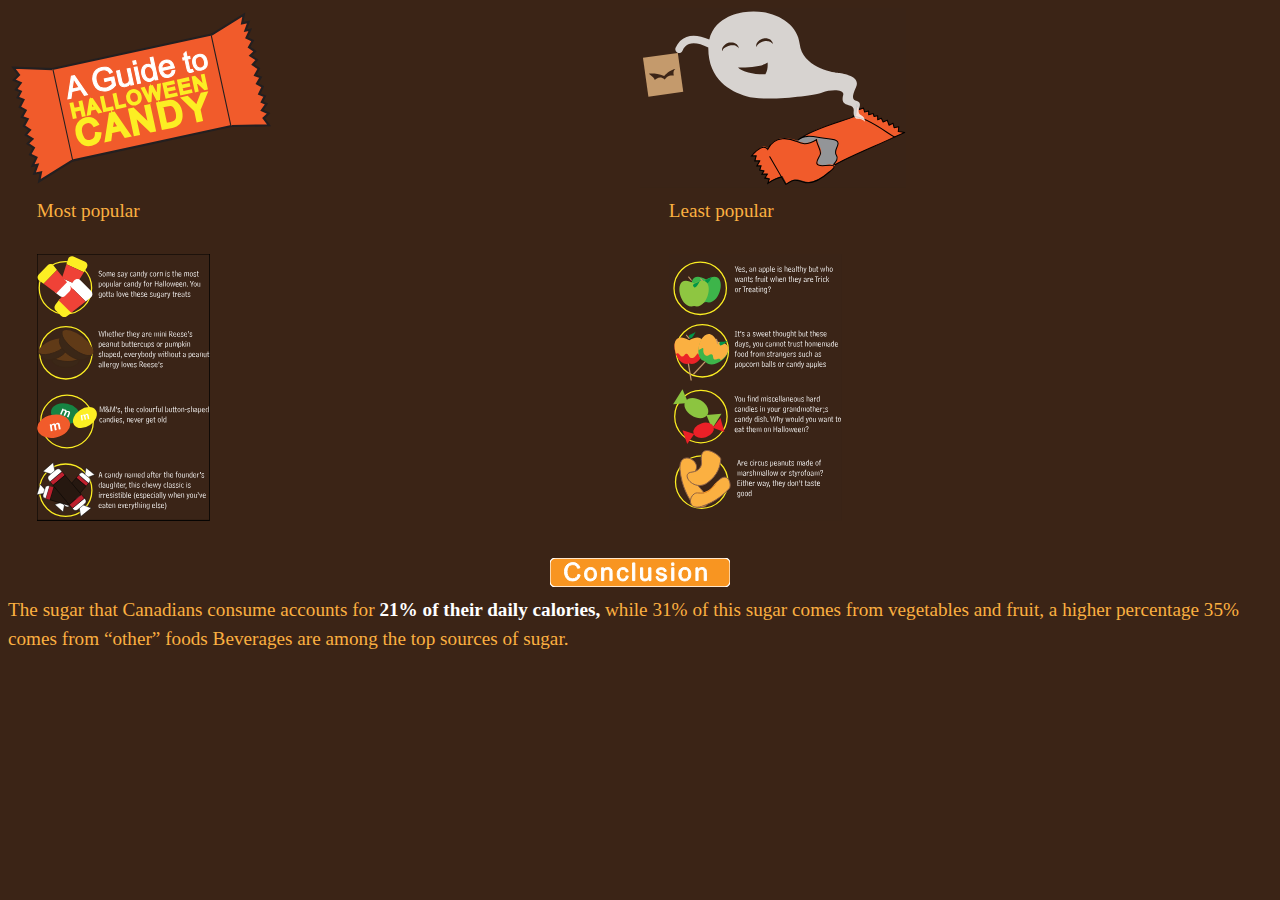
==== index.html @ 92c64bd7 "changed it to lower case on svg" ====
<!DOCTYPE html>
<html lang="en-ca">
<head>

  <meta charset="utf-8">
  <title>Infographics</title>
  <meta name="handheldfriendly" content="true">
  <meta name="mobileoptimized" content="240">
  <meta name="viewport" content="width=device-width;initial-scale=1">
  <link href="css/grids.css" rel="stylesheet">
  <link href="css/type.css" rel="stylesheet">
  <link href="css/main.css" rel="stylesheet">
  <link href="css/svg.css" rel="stylesheet">
  <link href="https://fonts.googleapis.com/css?family=Arvo:400,700" rel="stylesheet" type="text/css">
</head>

<body>

  <div class="grid">

    <div class="unit s-1 m-1-2 l-1-2">

      <div class="grid">

        <div class="unit xs-1 s-1 m-1 l-1">
          <svg xmlns="http://www.w3.org/2000/svg" width="266.4" height="179.9" viewBox="0 0 266.4 179.9">
          <path fill="#3B2416" d="M0 0h266.4v179.9H0z"/>
          <path fill="#F15B2B" stroke="#231F20" stroke-width="2.118" stroke-miterlimit="10" d="M44.31 61.08l159.283-34.606 19.892 91.564-159.283 34.605z"/>
          <g stroke-miterlimit="10">
            <path fill="#FFF" stroke="#FFF" stroke-width="1.059" d="M59.9 90.8l3.5-22.6 3-.6 13.1 19-3.1.7-3.8-5.8-8.7 1.9-.9 6.8-3.1.6zm4.2-9.8l7.1-1.5-3.4-5.3c-1-1.6-1.8-2.9-2.4-4 0 1.4-.1 2.8-.3 4.2l-1 6.6z"/>
            <path fill="#FFF" stroke="#FFF" stroke-width="1.059" d="M96.9 73.6l-.6-2.6 9.5-2.1 1.8 8.3c-1.2 1.5-2.5 2.7-3.9 3.6-1.4.9-2.9 1.6-4.6 1.9-2.2.5-4.3.4-6.3-.1-2-.6-3.7-1.6-5-3.2-1.3-1.6-2.2-3.5-2.7-5.7s-.5-4.3 0-6.4c.5-2.1 1.5-3.8 3-5.1s3.4-2.2 5.6-2.7c1.6-.4 3.1-.4 4.6-.2 1.4.2 2.6.7 3.6 1.5.9.8 1.8 1.9 2.5 3.3l-2.5 1.3c-.6-1.1-1.2-1.9-1.8-2.4-.6-.5-1.5-.9-2.5-1.1-1-.2-2.1-.2-3.2.1-1.4.3-2.5.8-3.4 1.4-.9.6-1.6 1.3-2 2.1-.5.8-.8 1.6-.9 2.5-.3 1.5-.2 3.1.1 4.7.4 2 1.1 3.6 2.1 4.8 1 1.2 2.2 2 3.7 2.3 1.5.4 2.9.4 4.4.1 1.3-.3 2.5-.8 3.6-1.6s1.9-1.5 2.4-2.2l-.9-4.2-6.6 1.7z"/>
            <path fill="#FFF" stroke="#FFF" stroke-width="1.059" d="M122.9 77.1l-.5-2.4c-.9 2.1-2.4 3.4-4.6 3.9-1 .2-1.9.2-2.8 0-.9-.2-1.6-.5-2.2-1-.5-.5-1-1.1-1.3-1.9-.2-.5-.5-1.4-.7-2.5l-2.2-10.1 2.8-.6 2 9c.3 1.4.6 2.4.8 2.9.3.7.8 1.2 1.5 1.5.6.3 1.4.3 2.2.2s1.6-.6 2.2-1.1c.6-.6 1-1.3 1.2-2.1.1-.8.1-1.9-.2-3.3l-1.9-8.7 2.8-.6 3.5 16.2-2.6.6z"/>
            <path fill="#FFF" stroke="#FFF" stroke-width="1.059" d="M125.5 56.4l-.7-3.2 2.8-.6.7 3.2-2.8.6zm4.2 19.3l-3.5-16.2 2.8-.6 3.5 16.2-2.8.6z"/>
            <path fill="#FFF" stroke="#FFF" stroke-width="1.059" d="M147.2 71.9l-.4-2c-.7 1.8-2 3-4 3.4-1.3.3-2.6.2-3.8-.3-1.2-.5-2.3-1.3-3.2-2.4-.9-1.1-1.5-2.6-1.9-4.2-.4-1.6-.4-3.1-.1-4.6.3-1.4.8-2.6 1.8-3.6.9-.9 2.1-1.6 3.4-1.8 1-.2 1.9-.2 2.7.1.9.2 1.6.6 2.2 1.2l-1.7-8 2.7-.6 4.9 22.4-2.6.4zm-10.5-6.3c.5 2.1 1.2 3.5 2.3 4.4 1.1.8 2.2 1.1 3.4.9 1.2-.3 2.1-1 2.7-2.1.6-1.2.7-2.8.3-4.8-.5-2.2-1.3-3.8-2.3-4.6-1.1-.9-2.2-1.1-3.5-.9-1.2.3-2.1 1-2.7 2.2-.6 1.1-.7 2.8-.2 4.9z"/>
            <path fill="#FFF" stroke="#FFF" stroke-width="1.059" d="M164 62.7l2.9-.3c-.1 1.8-.6 3.2-1.7 4.4-1 1.2-2.5 2-4.3 2.4-2.4.5-4.4.2-6.1-1-1.7-1.2-2.8-3.1-3.4-5.7-.6-2.7-.4-5 .7-6.8 1.1-1.8 2.7-3 5-3.5 2.2-.5 4.1-.1 5.8 1.1 1.7 1.2 2.8 3.1 3.4 5.8 0 .2.1.4.1.7l-12.1 2.6c.5 1.8 1.3 3 2.4 3.8 1.1.8 2.3 1 3.7.7 1-.2 1.8-.7 2.4-1.4.7-.6 1.1-1.5 1.2-2.8zm-10-2.5l9.1-2c-.4-1.3-1-2.3-1.7-2.8-1.1-.9-2.4-1.2-3.8-.8-1.3.3-2.2.9-2.9 2-.7 1-.9 2.2-.7 3.6z"/>
            <path fill="#FFF" stroke="#FFF" stroke-width="1.059" d="M184.5 61.4l.9 2.2c-.7.3-1.3.5-1.9.6-.9.2-1.7.2-2.3 0-.6-.2-1-.5-1.3-.9-.3-.4-.6-1.4-1-3l-1.9-8.7-1.9.4-.4-2 1.9-.4-.8-3.7 2.2-2.1 1.1 5.3 2.6-.6.4 2-2.6.6 1.9 8.8c.2.7.3 1.2.4 1.4.1.2.3.3.5.4.2.1.5.1.9 0 .5-.1.8-.2 1.3-.3z"/>
            <path fill="#FFF" stroke="#FFF" stroke-width="1.059" d="M184.9 55.8c-.6-2.8-.3-5 1-6.7 1.1-1.4 2.5-2.3 4.4-2.7 2.1-.5 3.9-.1 5.5.9 1.6 1.1 2.7 2.8 3.2 5.2.4 1.9.5 3.5.1 4.8-.3 1.2-1 2.3-2 3.1-1 .9-2.1 1.4-3.4 1.7-2.1.5-4 .2-5.6-.9-1.6-1.1-2.6-2.9-3.2-5.4zm2.6-.6c.4 1.9 1.2 3.3 2.2 4.1 1.1.8 2.2 1 3.5.7 1.3-.3 2.2-1 2.9-2.1.6-1.2.7-2.7.3-4.7-.4-1.9-1.1-3.2-2.2-4-1.1-.8-2.2-1-3.5-.8-1.3.3-2.2 1-2.9 2.1s-.7 2.8-.3 4.7z"/>
            <path fill="#FCEE23" stroke="#FCEE23" stroke-width="2.118" d="M65.7 109.7l-3-13.8 1.8-.4 1.2 5.6 7.2-1.6-1.2-5.5 1.8-.4 3 13.8-1.8.4-1.4-6.5-7.2 1.6 1.4 6.5-1.8.3z"/>
            <path fill="#FCEE23" stroke="#FCEE23" stroke-width="2.118" d="M79.9 106.6l2.3-14.9 2-.4 8.6 12.5-2.1.5-2.5-3.8-5.8 1.2-.6 4.5-1.9.4zm2.8-6.5l4.7-1-2.3-3.5c-.7-1.1-1.2-1.9-1.6-2.6 0 .9 0 1.9-.2 2.8l-.6 4.3z"/>
            <path fill="#FCEE23" stroke="#FCEE23" stroke-width="2.118" d="M96.1 103.1l-3-13.8 1.8-.4 2.6 12.1 6.8-1.5.4 1.6-8.6 2z"/>
            <path fill="#FCEE23" stroke="#FCEE23" stroke-width="2.118" d="M108.7 100.3l-3-13.8 1.8-.4 2.6 12.1 6.8-1.5.4 1.6-8.6 2z"/>
            <path fill="#FCEE23" stroke="#FCEE23" stroke-width="2.118" d="M119.4 91c-.5-2.3-.3-4.2.7-5.8.9-1.6 2.4-2.5 4.3-3 1.3-.3 2.5-.2 3.6.2 1.2.4 2.1 1.1 2.9 2 .8 1 1.3 2.1 1.6 3.5.3 1.4.3 2.7 0 3.9-.3 1.2-.9 2.2-1.8 3-.9.8-2 1.3-3.2 1.6-1.3.3-2.5.2-3.7-.2-1.2-.4-2.1-1.1-2.9-2.1-.7-.8-1.2-1.9-1.5-3.1zm1.9-.4c.4 1.7 1.1 2.9 2.2 3.6 1.1.8 2.3 1 3.7.7 1.4-.3 2.4-1 3.1-2.2.7-1.2.8-2.6.4-4.4-.2-1.1-.6-2.1-1.2-2.8-.6-.8-1.3-1.3-2.1-1.6-.8-.3-1.7-.4-2.6-.2-1.3.3-2.3 1-3 2.1-.8 1.2-1 2.8-.5 4.8z"/>
            <path fill="#FCEE23" stroke="#FCEE23" stroke-width="2.118" d="M140.7 93.4l-6.6-13 1.9-.4 4.1 8.6 1.2 2.7c0-1.5.1-2.4.1-2.7l.6-9.9 2.2-.5 3.5 6.5c.9 1.6 1.6 3.2 2.1 4.6v-3.1l.2-9.3 1.8-.4-.8 14.6-1.8.4-5.2-9.9c-.4-.8-.7-1.3-.8-1.5 0 .7 0 1.2-.1 1.7l-.6 11.2-1.8.4z"/>
            <path fill="#FCEE23" stroke="#FCEE23" stroke-width="2.118" d="M158.4 89.6l-3-13.8 9.9-2.2.4 1.6-8.1 1.8.9 4.2 7.6-1.7.4 1.6-7.6 1.7 1 4.7 8.4-1.8.4 1.6-10.3 2.3z"/>
            <path fill="#FCEE23" stroke="#FCEE23" stroke-width="2.118" d="M173.1 86.3l-3-13.8 9.9-2.2.4 1.6-8.1 1.8.9 4.2 7.6-1.7.4 1.6-7.6 1.7 1 4.7 8.4-1.8.4 1.6-10.3 2.3z"/>
            <path fill="#FCEE23" stroke="#FCEE23" stroke-width="2.118" d="M187.8 83.2l-3-13.8 1.9-.4 9.6 9.2-2.3-10.8 1.7-.4 3 13.8-1.9.4-9.6-9.2 2.3 10.8-1.7.4z"/>
            <path fill="#FCEE23" stroke="#FCEE23" stroke-width="3.176" d="M88.5 125.7l3.4.1c-.1 2.8-.9 5.1-2.3 6.9-1.5 1.8-3.5 2.9-6 3.5-2.6.6-4.9.5-6.8-.2-1.9-.7-3.5-2-4.8-3.8-1.3-1.8-2.2-3.9-2.7-6.3-.6-2.5-.5-4.9 0-7 .6-2.1 1.6-3.8 3.2-5.2 1.6-1.4 3.4-2.3 5.6-2.8 2.4-.5 4.6-.4 6.6.5 1.9.9 3.5 2.4 4.6 4.5l-3 1.4c-1-1.7-2.1-2.8-3.3-3.3-1.3-.6-2.7-.7-4.3-.3-1.9.4-3.3 1.2-4.4 2.4-1.1 1.2-1.7 2.6-1.9 4.2-.2 1.6-.1 3.2.3 4.8.5 2.1 1.1 3.8 2.1 5.2.9 1.4 2.1 2.4 3.6 2.9 1.4.5 2.9.6 4.4.2 1.8-.4 3.2-1.2 4.2-2.6 1-1.2 1.5-3 1.5-5.1z"/>
            <path fill="#FCEE23" stroke="#FCEE23" stroke-width="3.176" d="M98.3 132.5l4.1-26.4 3.5-.8 15.3 22.2-3.7.8-4.4-6.8-10.2 2.2-1.1 8-3.5.8zm4.9-11.5l8.3-1.8-4-6.2c-1.2-1.9-2.2-3.4-2.8-4.7 0 1.6-.1 3.3-.3 4.9l-1.2 7.8z"/>
            <path fill="#FCEE23" stroke="#FCEE23" stroke-width="3.176" d="M127.1 126.3l-5.3-24.4 3.3-.7 17 16.4-4.2-19.1 3.1-.7 5.3 24.4-3.3.7-17-16.4 4.2 19.2-3.1.6z"/>
            <path fill="#FCEE23" stroke="#FCEE23" stroke-width="3.176" d="M155.1 120.2l-5.3-24.4 8.4-1.8c1.9-.4 3.4-.6 4.4-.6 1.5 0 2.8.3 4 1 1.5.8 2.8 2 3.8 3.5 1 1.6 1.7 3.4 2.2 5.6.4 1.9.5 3.5.4 5.1-.1 1.5-.4 2.8-.9 3.9s-1.1 2-1.7 2.7c-.7.7-1.6 1.3-2.6 1.9-1.1.5-2.4.9-3.8 1.3l-8.9 1.8zm2.6-3.6l5.2-1.1c1.6-.3 2.8-.8 3.7-1.3s1.5-1.1 1.9-1.7c.6-.9 1-2.1 1.1-3.5.1-1.4 0-3-.4-4.8-.6-2.5-1.4-4.4-2.5-5.6-1.1-1.2-2.4-1.9-3.6-2.1-.9-.1-2.4 0-4.3.4l-5.1 1.1 4 18.6z"/>
            <path fill="#FCEE23" stroke="#FCEE23" stroke-width="3.176" d="M189.9 112.6l-2.2-10.3-12.4-12 3.9-.9 6.4 6.3c1.2 1.2 2.3 2.4 3.4 3.6.5-1.4 1-3.1 1.7-4.9l3.2-8.2 3.8-.8-6.7 16.2 2.2 10.3-3.3.7z"/>
          </g>
          <path fill="#F15B2B" stroke="#231F20" stroke-width="2.118" stroke-miterlimit="10" d="M44.3 61.1L5.4 59.7 11 67l-5.1 4.9 6.8 3.1L8 81.5l4.8 2.1-3.1 5.9 5.8 2.3-3.7 7.3 5.9 3.3L14 109l5.7 2-3.8 7 6.1 3.9-4.2 4.9 6.7 4.2-4.8 4.6 6.2 4.3-3.8 6.6 6.4 3-3.9 8.3 5-1.1-3.3 9 6.7-1.4-1.8 8.9 33-20.6"/>
          <path fill="#F15B2B" stroke="#231F20" stroke-width="2.118" stroke-miterlimit="10" d="M223.5 118l37.5-.7-5.4-7.1 4.9-4.8-6.6-3.1 4.6-6.3-4.7-2 3-5.8-5.6-2.2 3.5-7.2-5.7-3.2 3.7-6.4-5.6-2 3.7-6.7-6-3.9 4.1-4.7-6.5-4.2 4.6-4.4-6-4.2 3.7-6.4-6.2-2.9 3.8-8.1-4.9 1 3.2-8.8-6.5 1.4 1.7-8.7-32.1 20.1"/>
          </svg>
        </div>

        <div class="unit s-1 m-1 l-1 gutter">
          <p class="unit1">Most popular</p>
        </div>

        <div class="unit xs-1 s-1 m-1 l-1 gutter">
          <svg xmlns="http://www.w3.org/2000/svg" width="172.8" height="266.4" viewBox="0 0 172.8 266.4">
          <path fill="#3A2417" stroke="#000" stroke-miterlimit="10" d="M0 0h172.8v266.4H0z"/>
          <path fill="none" d="M61.3 16.7h118.5v43.4H61.3z"/>
          <path fill="#FFF" d="M62.1 21.4c.2.5.6.7 1.1.7.7 0 1.1-.4 1.1-1 0-.7-.5-.9-1.4-1.3-.8-.4-1.2-.8-1.2-1.6s.6-1.4 1.5-1.4c.6 0 1 .1 1.5.5v.7h-.4c-.2-.5-.6-.7-1-.7-.6 0-1 .4-1 .9s.3.8.9 1c.5.2 1 .4 1.3.7.3.3.5.7.5 1.1 0 .9-.7 1.5-1.9 1.5-.5 0-.9-.1-1.4-.4v-.8h.4z"/>
          <path fill="#FFF" d="M68.6 20.4c0 1.4-.6 2.2-1.5 2.2s-1.5-.8-1.5-2.2c0-1.3.6-2.2 1.5-2.2s1.5.8 1.5 2.2zm-2.4-.1c0 1.2.3 1.8.9 1.8.6 0 .9-.6.9-1.7s-.4-1.7-.9-1.7-.9.6-.9 1.6z"/>
          <path fill="#FFF" d="M70.1 18.3v.3h.1c.2-.3.5-.5.9-.5s.7.2 1 .6c.4-.4.7-.6 1.1-.6.7 0 1.1.5 1.1 1.4v2.8h-.6v-2.6c0-.8-.1-1.2-.7-1.2-.3 0-.6.1-.7.4v3.3h-.6V20c0-.9-.1-1.3-.6-1.3-.3 0-.6.1-.8.4v3.3h-.6v-4.1h.4z"/>
          <path fill="#FFF" d="M75.6 20.6v.1c0 .9.4 1.4 1 1.4.4 0 .8-.2.9-.5h.5v.5c-.4.4-.8.5-1.4.5-1.1 0-1.6-.7-1.6-2.2 0-1.4.6-2.2 1.5-2.2 1 0 1.5.8 1.5 2.2v.2h-2.4zm1.8-.5c0-.9-.4-1.4-.9-1.4-.6 0-.9.5-.9 1.4h1.8z"/>
          <path fill="#FFF" d="M81 21.5c.2.4.5.6 1 .6s.8-.3.8-.7c0-.6-.5-.6-1.3-.9-.5-.2-.8-.6-.8-1.1 0-.7.6-1.2 1.3-1.2.4 0 .8.1 1.2.5v.6h-.4c-.2-.4-.5-.6-.8-.6-.4 0-.8.3-.8.7 0 .4.3.6.9.8.8.2 1.2.6 1.2 1.2 0 .7-.5 1.3-1.4 1.3-.5 0-1-.2-1.4-.5v-.6h.5z"/>
          <path fill="#FFF" d="M86.9 22.4h-.6v-.3h-.1c-.3.3-.6.5-1 .5-.7 0-1.3-.5-1.3-1.2 0-.9.8-1.4 2.3-1.5v-.3c0-.7-.2-.9-.8-.9-.4 0-.7.2-.9.6h-.4v-.6c.4-.2.8-.4 1.3-.4s.9.2 1.2.5c.2.3.2.6.2 1.3v2.3zm-.6-2.2c-1.2.1-1.7.5-1.7 1.1 0 .4.3.7.8.7.3 0 .6-.1.9-.4v-1.4z"/>
          <path fill="#FFF" d="M88.3 18.3l.8 3.4h.1l.7-3.4h.7l-1.2 4c-.3 1-.7 1.5-1.6 1.5h-.2v-.5h.2c.6 0 .8-.3 1-1l-1.2-3.9h.7z"/>
          <path fill="#FFF" d="M95.2 19.3c-.1-.4-.4-.6-.7-.6-.5 0-.9.6-.9 1.7s.3 1.7.9 1.7c.3 0 .6-.2.7-.6h.4v.6c-.3.4-.7.5-1.1.5-.9 0-1.5-.8-1.5-2.2 0-1.4.6-2.2 1.5-2.2.4 0 .8.2 1.1.5v.6h-.4z"/>
          <path fill="#FFF" d="M99.2 22.4h-.6v-.3h-.1c-.3.3-.6.5-1 .5-.7 0-1.3-.5-1.3-1.2 0-.9.8-1.4 2.3-1.5v-.3c0-.7-.2-.9-.8-.9-.4 0-.7.2-.9.6h-.4v-.6c.4-.2.8-.4 1.3-.4s.9.2 1.2.5c.2.3.2.6.2 1.3v2.3zm-.6-2.2c-1.2.1-1.7.5-1.7 1.1 0 .4.3.7.8.7.3 0 .6-.1.9-.4v-1.4z"/>
          <path fill="#FFF" d="M100.8 18.3v.3h.1c.2-.3.5-.5.9-.5.8 0 1.1.5 1.1 1.4v2.8h-.6v-2.6c0-.8-.1-1.2-.7-1.2-.3 0-.6.1-.8.4v3.3h-.6v-4.1h.6z"/>
          <path fill="#FFF" d="M106.1 22.1c-.3.3-.6.5-1 .5-.8 0-1.3-.8-1.3-2.2 0-1.3.5-2.2 1.3-2.2.4 0 .6.2.9.5h.1v-2h.6v5.8h-.6v-.4zm0-2.9c-.3-.3-.5-.4-.8-.4-.6 0-.9.6-.9 1.7s.3 1.7.9 1.7c.3 0 .5-.2.8-.4v-2.6z"/>
          <path fill="#FFF" d="M108.1 18.3l.8 3.4h.1l.7-3.4h.7l-1.2 4c-.3 1-.7 1.5-1.6 1.5h-.2v-.5h.2c.6 0 .8-.3 1-1l-1.2-3.9h.7z"/>
          <path fill="#FFF" d="M115 19.3c-.1-.4-.4-.6-.7-.6-.5 0-.9.6-.9 1.7s.3 1.7.9 1.7c.3 0 .6-.2.7-.6h.4v.6c-.3.4-.7.5-1.1.5-.9 0-1.5-.8-1.5-2.2 0-1.4.6-2.2 1.5-2.2.4 0 .8.2 1.1.5v.6h-.4z"/>
          <path fill="#FFF" d="M119.2 20.4c0 1.4-.6 2.2-1.5 2.2s-1.5-.8-1.5-2.2c0-1.3.6-2.2 1.5-2.2s1.5.8 1.5 2.2zm-2.5-.1c0 1.2.3 1.8.9 1.8.6 0 .9-.6.9-1.7s-.4-1.7-.9-1.7-.9.6-.9 1.6z"/>
          <path fill="#FFF" d="M120.7 18.3v.3c0 .1 0 .3-.1.4l.1.1c.2-.5.8-.8 1.3-.8v.7c-.6 0-1 .2-1.4.6v2.9h-.6v-4.1h.7z"/>
          <path fill="#FFF" d="M123.5 18.3v.3h.1c.2-.3.5-.5.9-.5.8 0 1.1.5 1.1 1.4v2.8h-.6v-2.6c0-.8-.1-1.2-.7-1.2-.3 0-.6.1-.8.4v3.3h-.6v-4.1h.6z"/>
          <path fill="#FFF" d="M129.2 16.7v.7h-.6v-.7h.6zm-.1 1.6v4.1h-.6v-4.1h.6z"/>
          <path fill="#FFF" d="M130.5 21.5c.2.4.5.6 1 .6s.8-.3.8-.7c0-.6-.5-.6-1.3-.9-.5-.2-.8-.6-.8-1.1 0-.7.6-1.2 1.3-1.2.4 0 .8.1 1.2.5v.6h-.4c-.2-.4-.5-.6-.8-.6-.4 0-.8.3-.8.7 0 .4.3.6.9.8.8.2 1.2.6 1.2 1.2 0 .7-.5 1.3-1.4 1.3-.5 0-1-.2-1.4-.5v-.6h.5z"/>
          <path fill="#FFF" d="M137.2 18.3v.5h-.9v2.6c0 .6 0 .6.5.6h.4v.5h-.6c-.8 0-.9-.3-.9-1.3v-2.4h-.5v-.5h.5V17h.6v1.3h.9z"/>
          <path fill="#FFF" d="M138.5 16.7v2h.1c.2-.3.5-.5.9-.5.7 0 1.1.5 1.1 1.4v2.8h-.6v-2.6c0-.8-.1-1.2-.7-1.2-.3 0-.6.1-.8.4v3.3h-.5v-5.8h.5z"/>
          <path fill="#FFF" d="M142.1 20.6v.1c0 .9.4 1.4 1 1.4.4 0 .8-.2.9-.5h.4v.5c-.4.4-.8.5-1.4.5-1.1 0-1.6-.7-1.6-2.2 0-1.4.6-2.2 1.5-2.2 1 0 1.5.8 1.5 2.2v.2h-2.3zm1.8-.5c0-.9-.4-1.4-.9-1.4-.6 0-.9.5-.9 1.4h1.8z"/>
          <path fill="#FFF" d="M147.9 18.3v.3h.1c.2-.3.5-.5.9-.5s.7.2 1 .6c.4-.4.7-.6 1-.6.7 0 1.1.5 1.1 1.4v2.8h-.6v-2.6c0-.8-.1-1.2-.7-1.2-.3 0-.5.1-.7.4v3.3h-.6V20c0-.9-.1-1.3-.6-1.3-.3 0-.5.1-.8.4v3.3h-.6v-4.1h.5z"/>
          <path fill="#FFF" d="M155.8 20.4c0 1.4-.6 2.2-1.5 2.2s-1.5-.8-1.5-2.2c0-1.3.6-2.2 1.5-2.2 1 0 1.5.8 1.5 2.2zm-2.4-.1c0 1.2.3 1.8.9 1.8.6 0 .9-.6.9-1.7s-.4-1.7-.9-1.7-.9.6-.9 1.6z"/>
          <path fill="#FFF" d="M156.9 21.5c.2.4.5.6 1 .6s.8-.3.8-.7c0-.6-.5-.6-1.3-.9-.5-.2-.8-.6-.8-1.1 0-.7.5-1.2 1.3-1.2.4 0 .8.1 1.2.5v.6h-.4c-.2-.4-.5-.6-.8-.6-.4 0-.8.3-.8.7 0 .4.3.6.9.8.8.2 1.2.6 1.2 1.2 0 .7-.5 1.3-1.4 1.3-.5 0-1-.2-1.4-.5v-.6h.5z"/>
          <path fill="#FFF" d="M161.8 18.3v.5h-.9v2.6c0 .6 0 .6.5.6h.4v.5h-.6c-.8 0-.9-.3-.9-1.3v-2.4h-.5v-.5h.5V17h.6v1.3h.9z"/>
          <path fill="#FFF" d="M62.4 28.5v.4h.1c.2-.3.5-.5.9-.5.8 0 1.3.8 1.3 2.2 0 1.3-.5 2.2-1.3 2.2-.4 0-.7-.2-.9-.5h-.1v1.6h-.6v-5.4h.6zm0 3.3c.3.3.5.4.8.4.6 0 .9-.6.9-1.7s-.3-1.7-.9-1.7c-.3 0-.5.1-.8.4v2.6z"/>
          <path fill="#FFF" d="M68.5 30.6c0 1.4-.6 2.2-1.5 2.2s-1.5-.8-1.5-2.2c0-1.3.6-2.2 1.5-2.2s1.5.8 1.5 2.2zm-2.4-.1c0 1.2.3 1.8.9 1.8.6 0 .9-.6.9-1.7s-.4-1.7-.9-1.7-.9.5-.9 1.6z"/>
          <path fill="#FFF" d="M69.9 28.5v.4h.1c.2-.3.5-.5.9-.5.8 0 1.3.8 1.3 2.2 0 1.3-.5 2.2-1.3 2.2-.4 0-.7-.2-.9-.5h-.1v1.6h-.6v-5.4h.6zm0 3.3c.3.3.5.4.8.4.6 0 .9-.6.9-1.7s-.3-1.7-.9-1.7c-.3 0-.5.1-.8.4v2.6z"/>
          <path fill="#FFF" d="M75.2 32.6v-.3h-.1c-.2.3-.5.5-.9.5-.5 0-.9-.2-1-.7-.1-.2-.1-.6-.1-1.1v-2.4h.6v2.6c0 .8.1 1.2.7 1.2.3 0 .6-.1.8-.4v-3.3h.6v4.1h-.6z"/>
          <path fill="#FFF" d="M77.5 26.8v5.8H77v-5.8h.5z"/>
          <path fill="#FFF" d="M81.4 32.6h-.6v-.3h-.1c-.3.3-.6.5-1 .5-.7 0-1.3-.5-1.3-1.2 0-.9.8-1.4 2.3-1.5v-.3c0-.7-.2-.9-.8-.9-.4 0-.7.2-.9.6h-.4v-.6c.4-.2.8-.4 1.3-.4s.9.2 1.2.5c.2.3.2.6.2 1.3v2.3zm-.6-2.2c-1.2.1-1.7.5-1.7 1.1 0 .4.3.7.8.7.3 0 .6-.1.9-.4v-1.4z"/>
          <path fill="#FFF" d="M83.1 28.5v.3c0 .1 0 .3-.1.4l.1.1c.2-.5.8-.8 1.3-.8v.7c-.6 0-1 .2-1.4.6v2.9h-.6v-4.1h.7z"/>
          <path fill="#FFF" d="M89.2 29.5c-.1-.4-.4-.6-.7-.6-.5 0-.9.6-.9 1.7s.3 1.7.9 1.7c.3 0 .6-.2.7-.6h.4v.6c-.3.4-.7.5-1.1.5-.9 0-1.5-.8-1.5-2.2 0-1.4.6-2.2 1.5-2.2.4 0 .8.2 1.1.5v.6h-.4z"/>
          <path fill="#FFF" d="M93.2 32.6h-.6v-.3h-.1c-.3.3-.6.5-1 .5-.7 0-1.3-.5-1.3-1.2 0-.9.8-1.4 2.3-1.5v-.3c0-.7-.2-.9-.8-.9-.4 0-.7.2-.9.6h-.4v-.6c.4-.2.8-.4 1.3-.4s.9.2 1.2.5c.2.3.2.6.2 1.3v2.3zm-.6-2.2c-1.2.1-1.7.5-1.7 1.1 0 .4.3.7.8.7.3 0 .6-.1.9-.4v-1.4z"/>
          <path fill="#FFF" d="M94.8 28.5v.3h.1c.2-.3.5-.5.9-.5.8 0 1.1.5 1.1 1.4v2.8h-.6V30c0-.8-.1-1.2-.7-1.2-.3 0-.6.1-.8.4v3.3h-.6v-4.1h.6z"/>
          <path fill="#FFF" d="M100.1 32.3c-.3.3-.6.5-1 .5-.8 0-1.3-.8-1.3-2.2 0-1.3.5-2.2 1.3-2.2.4 0 .6.2.9.5h.1v-2h.6v5.8h-.6v-.4zm0-3c-.3-.3-.5-.4-.8-.4-.6 0-.9.6-.9 1.7s.3 1.7.9 1.7c.3 0 .5-.2.8-.4v-2.6z"/>
          <path fill="#FFF" d="M102.1 28.5l.8 3.4h.1l.7-3.4h.7l-1.2 4c-.3 1-.7 1.5-1.6 1.5h-.2v-.5h.2c.6 0 .8-.3 1-1l-1.2-3.9h.7z"/>
          <path fill="#FFF" d="M106.6 29v-.5h.6V28c0-.9.3-1.3 1.2-1.3h.2v.5h-.1c-.5 0-.7.2-.7.7v.6h.7v.5h-.7v3.6h-.6V29h-.6z"/>
          <path fill="#FFF" d="M112.2 30.6c0 1.4-.6 2.2-1.5 2.2s-1.5-.8-1.5-2.2c0-1.3.6-2.2 1.5-2.2 1 0 1.5.8 1.5 2.2zm-2.4-.1c0 1.2.3 1.8.9 1.8.6 0 .9-.6.9-1.7s-.4-1.7-.9-1.7-.9.5-.9 1.6z"/>
          <path fill="#FFF" d="M113.8 28.5v.3c0 .1 0 .3-.1.4l.1.1c.2-.5.8-.8 1.3-.8v.7c-.6 0-1 .2-1.4.6v2.9h-.6v-4.1h.7z"/>
          <path fill="#FFF" d="M118.5 27.1v2.3h2.3v-2.3h.6v5.5h-.6v-2.7h-2.3v2.7h-.6v-5.5h.6z"/>
          <path fill="#FFF" d="M125.3 32.6h-.6v-.3h-.1c-.3.3-.6.5-1 .5-.7 0-1.3-.5-1.3-1.2 0-.9.8-1.4 2.3-1.5v-.3c0-.7-.2-.9-.8-.9-.4 0-.7.2-.9.6h-.4v-.6c.4-.2.8-.4 1.3-.4s.9.2 1.2.5c.2.3.2.6.2 1.3v2.3zm-.6-2.2c-1.2.1-1.7.5-1.7 1.1 0 .4.3.7.8.7.3 0 .6-.1.9-.4v-1.4z"/>
          <path fill="#FFF" d="M126.9 26.8v5.8h-.6v-5.8h.6z"/>
          <path fill="#FFF" d="M128.7 26.8v5.8h-.6v-5.8h.6z"/>
          <path fill="#FFF" d="M132.7 30.6c0 1.4-.6 2.2-1.5 2.2s-1.5-.8-1.5-2.2c0-1.3.6-2.2 1.5-2.2s1.5.8 1.5 2.2zm-2.4-.1c0 1.2.3 1.8.9 1.8.6 0 .9-.6.9-1.7s-.4-1.7-.9-1.7-.9.5-.9 1.6z"/>
          <path fill="#FFF" d="M133.9 28.5l.7 3.5h.1l.7-3.5h.6l.7 3.5h.1l.7-3.5h.7l-1.2 4.1h-.6l-.7-3.2h-.1l-.7 3.2h-.6l-1.1-4.1h.7z"/>
          <path fill="#FFF" d="M139.3 30.7v.1c0 .9.4 1.4 1 1.4.4 0 .8-.2.9-.5h.4v.5c-.4.4-.8.5-1.4.5-1.1 0-1.6-.7-1.6-2.2 0-1.4.6-2.2 1.5-2.2 1 0 1.5.8 1.5 2.2v.2h-2.3zm1.8-.4c0-.9-.4-1.4-.9-1.4-.6 0-.9.5-.9 1.4h1.8z"/>
          <path fill="#FFF" d="M143 30.7v.1c0 .9.4 1.4 1 1.4.4 0 .8-.2.9-.5h.4v.5c-.4.4-.8.5-1.4.5-1.1 0-1.6-.7-1.6-2.2 0-1.4.6-2.2 1.5-2.2 1 0 1.5.8 1.5 2.2v.2H143zm1.8-.4c0-.9-.4-1.4-.9-1.4-.6 0-.9.5-.9 1.4h1.8z"/>
          <path fill="#FFF" d="M147 28.5v.3h.1c.2-.3.5-.5.9-.5.8 0 1.1.5 1.1 1.4v2.8h-.6V30c0-.8-.1-1.2-.7-1.2-.3 0-.6.1-.8.4v3.3h-.6v-4.1h.6z"/>
          <path fill="#FFF" d="M150 31.8h.9v.8h-.9v-.8z"/>
          <path fill="#FFF" d="M152.9 27.1h.7l.8 2c.1.3.3.6.4 1.1h.1c.1-.5.2-.9.3-1.1l.8-2h.7l-1.5 3.6v2h-.6v-2l-1.7-3.6z"/>
          <path fill="#FFF" d="M159.7 30.6c0 1.4-.6 2.2-1.5 2.2s-1.5-.8-1.5-2.2c0-1.3.6-2.2 1.5-2.2s1.5.8 1.5 2.2zm-2.5-.1c0 1.2.3 1.8.9 1.8.6 0 .9-.6.9-1.7s-.4-1.7-.9-1.7-.9.5-.9 1.6z"/>
          <path fill="#FFF" d="M162.6 32.6v-.3h-.1c-.2.3-.5.5-.9.5-.5 0-.9-.2-1-.7-.1-.2-.1-.6-.1-1.1v-2.4h.6v2.6c0 .8.1 1.2.7 1.2.3 0 .6-.1.8-.4v-3.3h.6v4.1h-.6z"/>
          <path fill="#FFF" d="M64.6 42.6c0 1.1-.5 1.5-1.4 1.5-.5 0-.9-.1-1.3-.4V43h.4c.2.4.4.5.9.5.7 0 .8-.4.8-1.3V42h-.1c-.2.3-.5.5-.9.5-.8 0-1.3-.7-1.3-1.9 0-1.3.5-2 1.3-2 .4 0 .7.2.9.5h.1v-.4h.6v3.9zm-.6-3.1c-.3-.3-.5-.4-.8-.4-.6 0-.9.5-.9 1.4 0 1 .3 1.5.9 1.5.3 0 .6-.1.8-.4v-2.1z"/>
          <path fill="#FFF" d="M68.5 40.7c0 1.4-.6 2.2-1.5 2.2s-1.5-.8-1.5-2.2c0-1.3.6-2.2 1.5-2.2s1.5.8 1.5 2.2zm-2.4-.1c0 1.2.3 1.8.9 1.8.6 0 .9-.6.9-1.7S67.5 39 67 39s-.9.6-.9 1.6z"/>
          <path fill="#FFF" d="M71 38.7v.5h-.9v2.6c0 .6 0 .6.5.6h.4v.5h-.6c-.8 0-.9-.3-.9-1.3v-2.4H69v-.5h.5v-1.3h.6v1.3h.9z"/>
          <path fill="#FFF" d="M73.4 38.7v.5h-.9v2.6c0 .6 0 .6.5.6h.4v.5h-.6c-.8 0-.9-.3-.9-1.3v-2.4h-.5v-.5h.5v-1.3h.6v1.3h.9z"/>
          <path fill="#FFF" d="M76.8 42.8h-.6v-.3h-.1c-.3.3-.6.5-1 .5-.7 0-1.3-.5-1.3-1.2 0-.9.8-1.4 2.3-1.5V40c0-.7-.2-.9-.8-.9-.4 0-.7.2-.9.6H74v-.6c.4-.2.8-.4 1.3-.4s.9.2 1.2.5c.2.3.2.6.2 1.3v2.3zm-.6-2.2c-1.2.1-1.7.5-1.7 1.1 0 .4.3.7.8.7.3 0 .6-.1.9-.4v-1.4z"/>
          <path fill="#FFF" d="M80.4 37v5.8h-.6V37h.6z"/>
          <path fill="#FFF" d="M84.4 40.7c0 1.4-.6 2.2-1.5 2.2s-1.5-.8-1.5-2.2c0-1.3.6-2.2 1.5-2.2s1.5.8 1.5 2.2zm-2.5-.1c0 1.2.3 1.8.9 1.8.6 0 .9-.6.9-1.7s-.4-1.7-.9-1.7-.9.6-.9 1.6z"/>
          <path fill="#FFF" d="M85.6 38.7l.6 2.3c.1.3.1.6.2 1.1h.1c.1-.6.2-1 .2-1.1l.5-2.3h.7l-1.2 4.1h-.5L85 38.7h.6z"/>
          <path fill="#FFF" d="M89 40.9v.1c0 .9.4 1.4 1 1.4.4 0 .8-.2.9-.5h.4v.5c-.4.4-.8.5-1.4.5-1.1 0-1.6-.7-1.6-2.2 0-1.4.6-2.2 1.5-2.2 1 0 1.5.8 1.5 2.2v.2H89zm1.8-.5c0-.9-.4-1.4-.9-1.4-.6 0-.9.5-.9 1.4h1.8z"/>
          <path fill="#FFF" d="M95.9 38.7v.5H95v2.6c0 .6 0 .6.5.6h.4v.5h-.6c-.8 0-.9-.3-.9-1.3v-2.4h-.5v-.5h.5v-1.3h.6v1.3h.9z"/>
          <path fill="#FFF" d="M97.2 37v2h.1c.2-.3.5-.5.9-.5.7 0 1.1.5 1.1 1.4v2.8h-.6v-2.6c0-.8-.1-1.2-.7-1.2-.3 0-.6.1-.8.4v3.3h-.6V37h.6z"/>
          <path fill="#FFF" d="M100.8 40.9v.1c0 .9.4 1.4 1 1.4.4 0 .8-.2.9-.5h.4v.5c-.4.4-.8.5-1.4.5-1.1 0-1.6-.7-1.6-2.2 0-1.4.6-2.2 1.5-2.2 1 0 1.5.8 1.5 2.2v.2h-2.3zm1.8-.5c0-.9-.4-1.4-.9-1.4-.6 0-.9.5-.9 1.4h1.8z"/>
          <path fill="#FFF" d="M104.3 41.8c.2.4.5.6 1 .6s.8-.3.8-.7c0-.6-.5-.6-1.3-.9-.5-.2-.8-.6-.8-1.1 0-.7.6-1.2 1.3-1.2.4 0 .8.1 1.2.5v.6h-.4c-.2-.4-.5-.6-.8-.6-.4 0-.8.3-.8.7 0 .4.3.6.9.8.8.2 1.2.6 1.2 1.2 0 .7-.5 1.3-1.4 1.3-.5 0-1-.2-1.4-.5v-.6h.5z"/>
          <path fill="#FFF" d="M107.9 40.9v.1c0 .9.4 1.4 1 1.4.4 0 .8-.2.9-.5h.4v.5c-.4.4-.8.5-1.4.5-1.1 0-1.6-.7-1.6-2.2 0-1.4.6-2.2 1.5-2.2 1 0 1.5.8 1.5 2.2v.2h-2.3zm1.8-.5c0-.9-.4-1.4-.9-1.4-.6 0-.9.5-.9 1.4h1.8z"/>
          <path fill="#FFF" d="M113.3 41.8c.2.4.5.6 1 .6s.8-.3.8-.7c0-.6-.5-.6-1.3-.9-.5-.2-.8-.6-.8-1.1 0-.7.6-1.2 1.3-1.2.4 0 .8.1 1.2.5v.6h-.4c-.2-.4-.5-.6-.8-.6-.4 0-.8.3-.8.7 0 .4.3.6.9.8.8.2 1.2.6 1.2 1.2 0 .7-.5 1.3-1.4 1.3-.5 0-1-.2-1.4-.5v-.6h.5z"/>
          <path fill="#FFF" d="M118.6 42.8v-.3h-.1c-.2.3-.5.5-.9.5-.5 0-.9-.2-1-.7-.1-.2-.1-.6-.1-1.1v-2.4h.6v2.6c0 .8.1 1.2.7 1.2.3 0 .6-.1.8-.4v-3.3h.6V43h-.6z"/>
          <path fill="#FFF" d="M123 42.6c0 1.1-.5 1.5-1.4 1.5-.5 0-.9-.1-1.3-.4V43h.4c.2.4.4.5.9.5.7 0 .8-.4.8-1.3V42h-.1c-.2.3-.5.5-.9.5-.8 0-1.3-.7-1.3-1.9 0-1.3.5-2 1.3-2 .4 0 .7.2.9.5h.1v-.4h.6v3.9zm-.5-3.1c-.3-.3-.5-.4-.8-.4-.6 0-.9.5-.9 1.4 0 1 .3 1.5.9 1.5.3 0 .6-.1.8-.4v-2.1z"/>
          <path fill="#FFF" d="M126.8 42.8h-.6v-.3h-.1c-.3.3-.6.5-1 .5-.7 0-1.3-.5-1.3-1.2 0-.9.8-1.4 2.3-1.5V40c0-.7-.2-.9-.8-.9-.4 0-.7.2-.9.6h-.4v-.6c.4-.2.8-.4 1.3-.4s.9.2 1.2.5c.2.3.2.6.2 1.3v2.3zm-.6-2.2c-1.2.1-1.7.5-1.7 1.1 0 .4.3.7.8.7.3 0 .6-.1.9-.4v-1.4z"/>
          <path fill="#FFF" d="M128.5 38.7v.3c0 .1 0 .3-.1.4l.1.1c.2-.5.8-.8 1.3-.8v.7c-.6 0-1 .2-1.4.6v2.9h-.6v-4.1h.7z"/>
          <path fill="#FFF" d="M131 38.7l.8 3.4h.1l.7-3.4h.7l-1.2 4c-.3 1-.7 1.5-1.6 1.5h-.2v-.5h.2c.6 0 .8-.3 1-1l-1.2-3.9h.7z"/>
          <path fill="#FFF" d="M137.5 38.7v.5h-.9v2.6c0 .6 0 .6.5.6h.4v.5h-.6c-.8 0-.9-.3-.9-1.3v-2.4h-.5v-.5h.5v-1.3h.6v1.3h.9z"/>
          <path fill="#FFF" d="M138.8 38.7v.3c0 .1 0 .3-.1.4l.1.1c.2-.5.8-.8 1.3-.8v.7c-.6 0-1 .2-1.4.6v2.9h-.6v-4.1h.7z"/>
          <path fill="#FFF" d="M141.4 40.9v.1c0 .9.4 1.4 1 1.4.4 0 .8-.2.9-.5h.4v.5c-.4.4-.8.5-1.4.5-1.1 0-1.6-.7-1.6-2.2 0-1.4.6-2.2 1.5-2.2 1 0 1.5.8 1.5 2.2v.2h-2.3zm1.8-.5c0-.9-.4-1.4-.9-1.4-.6 0-.9.5-.9 1.4h1.8z"/>
          <path fill="#FFF" d="M147.5 42.8h-.6v-.3h-.1c-.3.3-.6.5-1 .5-.7 0-1.3-.5-1.3-1.2 0-.9.8-1.4 2.3-1.5V40c0-.7-.2-.9-.8-.9-.4 0-.7.2-.9.6h-.4v-.6c.4-.2.8-.4 1.3-.4s.9.2 1.2.5c.2.3.2.6.2 1.3v2.3zm-.6-2.2c-1.2.1-1.7.5-1.7 1.1 0 .4.3.7.8.7.3 0 .6-.1.9-.4v-1.4z"/>
          <path fill="#FFF" d="M150.2 38.7v.5h-.9v2.6c0 .6 0 .6.5.6h.4v.5h-.6c-.8 0-.9-.3-.9-1.3v-2.4h-.5v-.5h.5v-1.3h.6v1.3h.9z"/>
          <path fill="#FFF" d="M151.1 41.8c.2.4.5.6 1 .6s.8-.3.8-.7c0-.6-.5-.6-1.3-.9-.5-.2-.8-.6-.8-1.1 0-.7.6-1.2 1.3-1.2.4 0 .8.1 1.2.5v.6h-.4c-.2-.4-.5-.6-.8-.6-.4 0-.8.3-.8.7 0 .4.3.6.9.8.8.2 1.2.6 1.2 1.2 0 .7-.5 1.3-1.4 1.3-.5 0-1-.2-1.4-.5v-.6h.5z"/>
          <g fill="#FFF">
            <path d="M62.3 77.2l.7 3.3c.1.4.2 1 .3 1.6h.1c0-.6.1-1 .2-1.4l.7-3.5h.7l.7 3.5c.1.4.2.9.2 1.4h.1c.1-.5.2-1.1.3-1.6l.7-3.3h.7l-1.4 5.5h-.7l-.7-3.6c-.1-.4-.2-.8-.2-1.3h-.2c-.1.5-.1.9-.2 1.3l-.7 3.5h-.7l-1.4-5.5h.8z"/>
            <path d="M68.8 76.9v2h.1c.2-.3.5-.5.9-.5.7 0 1.1.5 1.1 1.4v2.8h-.6V80c0-.8-.1-1.2-.7-1.2-.3 0-.6.1-.8.4v3.3h-.6v-5.8h.6z"/>
            <path d="M72.3 80.8v.1c0 .9.4 1.4 1 1.4.4 0 .8-.2.9-.5h.4v.5c-.4.4-.8.5-1.4.5-1.1 0-1.6-.7-1.6-2.2 0-1.4.6-2.2 1.5-2.2 1 0 1.5.8 1.5 2.2v.2h-2.3zm1.8-.4c0-.9-.4-1.4-.9-1.4-.6 0-.9.5-.9 1.4h1.8z"/>
            <path d="M77.3 78.6v.4h-.9v2.6c0 .6 0 .6.5.6h.4v.5h-.6c-.8 0-.9-.3-.9-1.3V79h-.5v-.5h.5v-1.3h.6v1.3h.9z"/>
            <path d="M78.6 76.9v2h.1c.2-.3.5-.5.9-.5.7 0 1.1.5 1.1 1.4v2.8h-.6V80c0-.8-.1-1.2-.7-1.2-.3 0-.6.1-.8.4v3.3H78v-5.8h.6z"/>
            <path d="M82.2 80.8v.1c0 .9.4 1.4 1 1.4.4 0 .8-.2.9-.5h.4v.5c-.4.4-.8.5-1.4.5-1.1 0-1.6-.7-1.6-2.2 0-1.4.6-2.2 1.5-2.2 1 0 1.5.8 1.5 2.2v.2h-2.3zm1.8-.4c0-.9-.4-1.4-.9-1.4-.6 0-.9.5-.9 1.4H84z"/>
            <path d="M86.2 78.6v.3c0 .1 0 .3-.1.4l.1.1c.2-.5.8-.8 1.3-.8v.7c-.6 0-1 .2-1.4.6v2.9h-.6v-4.1h.7z"/>
            <path d="M91.9 78.6v.4H91v2.6c0 .6 0 .6.5.6h.4v.5h-.6c-.8 0-.9-.3-.9-1.3V79h-.5v-.5h.5v-1.3h.6v1.3h.9z"/>
            <path d="M93.2 76.9v2h.1c.2-.3.5-.5.9-.5.7 0 1.1.5 1.1 1.4v2.8h-.6V80c0-.8-.1-1.2-.7-1.2-.3 0-.6.1-.8.4v3.3h-.6v-5.8h.6z"/>
            <path d="M96.8 80.8v.1c0 .9.4 1.4 1 1.4.4 0 .8-.2.9-.5h.4v.5c-.4.4-.8.5-1.4.5-1.1 0-1.6-.7-1.6-2.2 0-1.4.6-2.2 1.5-2.2 1 0 1.5.8 1.5 2.2v.2h-2.3zm1.8-.4c0-.9-.4-1.4-.9-1.4-.6 0-.9.5-.9 1.4h1.8z"/>
            <path d="M100.3 78.6l.8 3.4h.1l.7-3.4h.7l-1.2 4c-.3 1-.7 1.5-1.6 1.5h-.2v-.5h.2c.6 0 .8-.3 1-1l-1.2-3.9h.7z"/>
            <path d="M107.9 82.7h-.6v-.3h-.1c-.3.3-.6.5-1 .5-.7 0-1.3-.5-1.3-1.2 0-.9.8-1.4 2.3-1.5v-.3c0-.7-.2-.9-.8-.9-.4 0-.7.2-.9.6h-.4V79c.4-.2.8-.4 1.3-.4s.9.2 1.2.5c.2.3.2.6.2 1.3v2.3zm-.6-2.2c-1.2.1-1.7.5-1.7 1.1 0 .4.3.7.8.7.3 0 .6-.1.9-.4v-1.4z"/>
            <path d="M109.6 78.6v.3c0 .1 0 .3-.1.4l.1.1c.2-.5.8-.8 1.3-.8v.7c-.6 0-1 .2-1.4.6v2.9h-.5v-4.1h.6z"/>
            <path d="M112.2 80.8v.1c0 .9.4 1.4 1 1.4.4 0 .8-.2.9-.5h.4v.5c-.4.4-.8.5-1.4.5-1.1 0-1.6-.7-1.6-2.2 0-1.4.6-2.2 1.5-2.2 1 0 1.5.8 1.5 2.2v.2h-2.3zm1.8-.4c0-.9-.4-1.4-.9-1.4-.6 0-.9.5-.9 1.4h1.8z"/>
            <path d="M118 78.6v.3h.1c.2-.3.5-.5.9-.5s.7.2 1 .6c.4-.4.7-.6 1-.6.7 0 1.1.5 1.1 1.4v2.8h-.6V80c0-.8-.1-1.2-.7-1.2-.3 0-.5.1-.7.4v3.3h-.6v-2.4c0-.9-.1-1.3-.6-1.3-.3 0-.5.1-.8.4v3.3h-.6v-4.1h.5z"/>
            <path d="M123.7 76.9v.7h-.6v-.7h.6zm0 1.7v4.1h-.6v-4.1h.6z"/>
            <path d="M125.5 78.6v.3h.1c.2-.3.5-.5.9-.5.8 0 1.1.5 1.1 1.4v2.8h-.6V80c0-.8-.1-1.2-.7-1.2-.3 0-.6.1-.8.4v3.3h-.6v-4.1h.6z"/>
            <path d="M129.2 76.9v.7h-.6v-.7h.6zm0 1.7v4.1h-.6v-4.1h.6z"/>
            <path d="M133.5 77.2c1 0 1.9.4 1.9 1.5 0 .7-.4 1.2-1.2 1.5l1.6 2.5h-.8l-1.4-2.3h-.8v2.3h-.6v-5.5h1.3zm-.6 2.7h.3c1.1 0 1.5-.4 1.5-1.2 0-.8-.5-1.1-1.5-1.1h-.4v2.3z"/>
            <path d="M136.9 80.8v.1c0 .9.4 1.4 1 1.4.4 0 .8-.2.9-.5h.4v.5c-.4.4-.8.5-1.4.5-1.1 0-1.6-.7-1.6-2.2 0-1.4.6-2.2 1.5-2.2 1 0 1.5.8 1.5 2.2v.2h-2.3zm1.8-.4c0-.9-.4-1.4-.9-1.4-.6 0-.9.5-.9 1.4h1.8z"/>
            <path d="M140.7 80.8v.1c0 .9.4 1.4 1 1.4.4 0 .8-.2.9-.5h.4v.5c-.4.4-.8.5-1.4.5-1.1 0-1.6-.7-1.6-2.2 0-1.4.6-2.2 1.5-2.2 1 0 1.5.8 1.5 2.2v.2h-2.3zm1.8-.4c0-.9-.4-1.4-.9-1.4-.6 0-.9.5-.9 1.4h1.8z"/>
            <path d="M144.2 81.7c.2.4.5.6 1 .6s.8-.3.8-.7c0-.6-.5-.6-1.3-.9-.5-.2-.8-.6-.8-1.1 0-.7.6-1.2 1.3-1.2.4 0 .8.1 1.2.5v.6h-.4c-.2-.4-.5-.6-.8-.6-.4 0-.8.3-.8.7 0 .4.3.6.9.8.8.2 1.2.6 1.2 1.2 0 .7-.5 1.3-1.4 1.3-.5 0-1-.2-1.4-.5v-.6h.5z"/>
            <path d="M147.8 80.8v.1c0 .9.4 1.4 1 1.4.4 0 .8-.2.9-.5h.4v.5c-.4.4-.8.5-1.4.5-1.1 0-1.6-.7-1.6-2.2 0-1.4.6-2.2 1.5-2.2 1 0 1.5.8 1.5 2.2v.2h-2.3zm1.8-.4c0-.9-.4-1.4-.9-1.4-.6 0-.9.5-.9 1.4h1.8z"/>
            <path d="M151 78.9c.4 0 .5-.2.5-.6v-.4h-.4v-.7h.9v.9c0 .9-.2 1.2-1 1.2v-.4z"/>
            <path d="M153 81.7c.2.4.5.6 1 .6s.8-.3.8-.7c0-.6-.5-.6-1.3-.9-.5-.2-.8-.6-.8-1.1 0-.7.5-1.2 1.3-1.2.4 0 .8.1 1.2.5v.6h-.4c-.2-.4-.5-.6-.8-.6-.4 0-.8.3-.8.7 0 .4.3.6.9.8.8.2 1.2.6 1.2 1.2 0 .7-.5 1.3-1.4 1.3-.5 0-1-.2-1.4-.5v-.6h.5z"/>
            <path d="M62.4 88.7v.4h.1c.2-.3.5-.5.9-.5.8 0 1.3.8 1.3 2.2 0 1.3-.5 2.2-1.3 2.2-.4 0-.7-.2-.9-.5h-.1v1.6h-.6v-5.4h.6zm0 3.3c.3.3.5.4.8.4.6 0 .9-.6.9-1.7s-.3-1.7-.9-1.7c-.3 0-.5.1-.8.4V92z"/>
            <path d="M66.1 91v.1c0 .9.4 1.4 1 1.4.4 0 .8-.2.9-.5h.4v.5c-.4.4-.8.5-1.4.5-1.1 0-1.6-.7-1.6-2.2 0-1.4.6-2.2 1.5-2.2 1 0 1.5.8 1.5 2.2v.2h-2.3zm1.8-.5c0-.9-.4-1.4-.9-1.4-.6 0-.9.5-.9 1.4h1.8z"/>
            <path d="M72.1 92.8h-.6v-.3h-.1c-.3.3-.6.5-1 .5-.7 0-1.3-.5-1.3-1.2 0-.9.8-1.4 2.3-1.5V90c0-.7-.2-.9-.8-.9-.4 0-.7.2-.9.6h-.4V89c.4-.2.8-.4 1.3-.4s.9.2 1.2.5c.2.3.2.6.2 1.3v2.4zm-.6-2.2c-1.2.1-1.7.5-1.7 1.1 0 .4.3.7.8.7.3 0 .6-.1.9-.4v-1.4z"/>
            <path d="M73.8 88.7v.3h.1c.2-.3.5-.5.9-.5.8 0 1.1.5 1.1 1.4v2.8h-.6v-2.6c0-.8-.1-1.2-.7-1.2-.3 0-.6.1-.8.4v3.3h-.6v-4.1h.6z"/>
            <path d="M79 92.8v-.3h-.1c-.2.3-.5.5-.9.5-.5 0-.9-.2-1-.7-.1-.2-.1-.6-.1-1.1v-2.4h.6v2.6c0 .8.1 1.2.7 1.2.3 0 .6-.1.8-.4v-3.3h.6V93H79z"/>
            <path d="M82.3 88.7v.5h-.9v2.6c0 .6 0 .6.5.6h.4v.5h-.6c-.8 0-.9-.3-.9-1.3v-2.4h-.5v-.5h.5v-1.3h.6v1.3h.9z"/>
            <path d="M85.4 87.1v2h.1c.2-.3.5-.5.9-.5.7 0 1.3.8 1.3 2.2 0 1.4-.5 2.2-1.3 2.2-.4 0-.7-.2-.9-.5h-.1v.4h-.6v-5.8h.6zm0 4.9c.3.3.5.4.8.4.6 0 .9-.6.9-1.7s-.3-1.7-.9-1.7c-.3 0-.5.1-.8.4V92z"/>
            <path d="M90.7 92.8v-.3h-.1c-.2.3-.5.5-.9.5-.5 0-.9-.2-1-.7-.1-.2-.1-.6-.1-1.1v-2.4h.6v2.6c0 .8.1 1.2.7 1.2.3 0 .6-.1.8-.4v-3.3h.6V93h-.6z"/>
            <path d="M94 88.7v.5h-.9v2.6c0 .6 0 .6.5.6h.4v.5h-.6c-.8 0-.9-.3-.9-1.3v-2.4H92v-.5h.5v-1.3h.6v1.3h.9z"/>
            <path d="M96.4 88.7v.5h-.9v2.6c0 .6 0 .6.5.6h.4v.5h-.6c-.8 0-.9-.3-.9-1.3v-2.4h-.5v-.5h.5v-1.3h.6v1.3h.9z"/>
            <path d="M97.5 91v.1c0 .9.4 1.4 1 1.4.4 0 .8-.2.9-.5h.4v.5c-.4.4-.8.5-1.4.5-1.1 0-1.6-.7-1.6-2.2 0-1.4.6-2.2 1.5-2.2 1 0 1.5.8 1.5 2.2v.2h-2.3zm1.8-.5c0-.9-.4-1.4-.9-1.4-.6 0-.9.5-.9 1.4h1.8z"/>
            <path d="M101.5 88.7v.3c0 .1 0 .3-.1.4l.1.1c.2-.5.8-.8 1.3-.8v.7c-.6 0-1 .2-1.4.6v2.9h-.6v-4.1h.7z"/>
            <path d="M105.7 89.7c-.1-.4-.4-.6-.7-.6-.5 0-.9.6-.9 1.7s.3 1.7.9 1.7c.3 0 .6-.2.7-.6h.4v.6c-.3.4-.7.5-1.1.5-.9 0-1.5-.8-1.5-2.2 0-1.4.6-2.2 1.5-2.2.4 0 .8.2 1.1.5v.6h-.4z"/>
            <path d="M109 92.8v-.3h-.1c-.2.3-.5.5-.9.5-.5 0-.9-.2-1-.7-.1-.2-.1-.6-.1-1.1v-2.4h.6v2.6c0 .8.1 1.2.7 1.2.3 0 .6-.1.8-.4v-3.3h.6V93h-.6z"/>
            <path d="M111.3 88.7v.4h.1c.2-.3.5-.5.9-.5.8 0 1.3.8 1.3 2.2 0 1.3-.5 2.2-1.3 2.2-.4 0-.7-.2-.9-.5h-.1v1.6h-.6v-5.4h.6zm0 3.3c.3.3.5.4.8.4.6 0 .9-.6.9-1.7s-.3-1.7-.9-1.7c-.3 0-.5.1-.8.4V92z"/>
            <path d="M114.7 91.9c.2.4.5.6 1 .6s.8-.3.8-.7c0-.6-.5-.6-1.3-.9-.5-.2-.8-.6-.8-1.1 0-.7.5-1.2 1.3-1.2.4 0 .8.1 1.2.5v.6h-.4c-.2-.4-.5-.6-.8-.6-.4 0-.8.3-.8.7 0 .4.3.6.9.8.8.2 1.2.6 1.2 1.2 0 .7-.5 1.3-1.4 1.3-.5 0-1-.2-1.4-.5V92h.5z"/>
            <path d="M122.7 90.8c0 1.4-.6 2.2-1.5 2.2s-1.5-.8-1.5-2.2c0-1.3.6-2.2 1.5-2.2s1.5.8 1.5 2.2zm-2.5-.1c0 1.2.3 1.8.9 1.8.6 0 .9-.6.9-1.7s-.4-1.7-.9-1.7-.9.6-.9 1.6z"/>
            <path d="M124.2 88.7v.3c0 .1 0 .3-.1.4l.1.1c.2-.5.8-.8 1.3-.8v.7c-.6 0-1 .2-1.4.6v2.9h-.6v-4.1h.7z"/>
            <path d="M128.8 88.7v.4h.1c.2-.3.5-.5.9-.5.8 0 1.3.8 1.3 2.2 0 1.3-.5 2.2-1.3 2.2-.4 0-.7-.2-.9-.5h-.1v1.6h-.6v-5.4h.6zm0 3.3c.3.3.5.4.8.4.6 0 .9-.6.9-1.7s-.3-1.7-.9-1.7c-.3 0-.5.1-.8.4V92z"/>
            <path d="M134.1 92.8v-.3h-.1c-.2.3-.5.5-.9.5-.5 0-.9-.2-1-.7-.1-.2-.1-.6-.1-1.1v-2.4h.6v2.6c0 .8.1 1.2.7 1.2.3 0 .6-.1.8-.4v-3.3h.6V93h-.6z"/>
            <path d="M136.4 88.7v.3h.1c.2-.3.5-.5.9-.5s.7.2 1 .6c.4-.4.7-.6 1.1-.6.7 0 1.1.5 1.1 1.4v2.8h-.6v-2.6c0-.8-.1-1.2-.7-1.2-.3 0-.6.1-.7.4v3.3h-.6v-2.4c0-.9-.1-1.3-.6-1.3-.3 0-.6.1-.8.4v3.3h-.6v-4.1h.4z"/>
            <path d="M142 88.7v.4h.1c.2-.3.5-.5.9-.5.8 0 1.3.8 1.3 2.2 0 1.3-.5 2.2-1.3 2.2-.4 0-.7-.2-.9-.5h-.1v1.6h-.6v-5.4h.6zm0 3.3c.3.3.5.4.8.4.6 0 .9-.6.9-1.7s-.3-1.7-.9-1.7c-.3 0-.5.1-.8.4V92z"/>
            <path d="M145.8 87.1v2.5c0 .4 0 .8-.1 1.2h.1l1.5-2.1h.7l-1.4 1.8 1.3 2.3h-.6l-.7-1.3c-.1-.2-.2-.4-.3-.7h-.1l-.4.6v1.4h-.6V87h.6z"/>
            <path d="M149.3 87.1v.7h-.6v-.7h.6zm-.1 1.6v4.1h-.6v-4.1h.6z"/>
            <path d="M151 88.7v.3h.1c.2-.3.5-.5.9-.5.8 0 1.1.5 1.1 1.4v2.8h-.6v-2.6c0-.8-.1-1.2-.7-1.2-.3 0-.6.1-.8.4v3.3h-.6v-4.1h.6z"/>
            <path d="M62.1 102c.2.4.5.6 1 .6s.8-.3.8-.7c0-.6-.5-.6-1.3-.9-.5-.2-.8-.6-.8-1.1 0-.7.6-1.2 1.3-1.2.4 0 .8.1 1.2.5v.6h-.4c-.2-.4-.5-.6-.8-.6-.4 0-.8.3-.8.7 0 .4.3.6.9.8.8.2 1.2.6 1.2 1.2 0 .7-.5 1.3-1.4 1.3-.5 0-1-.2-1.4-.5v-.7h.5z"/>
            <path d="M65.9 97.2v2h.1c.2-.3.5-.5.9-.5.7 0 1.1.5 1.1 1.4v2.8h-.6v-2.6c0-.8-.1-1.2-.7-1.2-.3 0-.6.1-.8.4v3.3h-.6V97h.6z"/>
            <path d="M71.6 103H71v-.3h-.1c-.3.3-.6.5-1 .5-.7 0-1.3-.5-1.3-1.2 0-.9.8-1.4 2.3-1.5v-.3c0-.7-.2-.9-.8-.9-.4 0-.7.2-.9.6h-.4v-.6c.4-.2.8-.4 1.3-.4s.9.2 1.2.5c.2.3.2.6.2 1.3v2.3zm-.6-2.2c-1.2.1-1.7.5-1.7 1.1 0 .4.3.7.8.7.3 0 .6-.1.9-.4v-1.4z"/>
            <path d="M73.2 98.9v.4h.1c.2-.3.5-.5.9-.5.8 0 1.3.8 1.3 2.2 0 1.3-.5 2.2-1.3 2.2-.4 0-.7-.2-.9-.5h-.1v1.6h-.6v-5.4h.6zm0 3.3c.3.3.5.4.8.4.6 0 .9-.6.9-1.7s-.3-1.7-.9-1.7c-.3 0-.5.1-.8.4v2.6z"/>
            <path d="M76.8 101.1v.1c0 .9.4 1.4 1 1.4.4 0 .8-.2.9-.5h.4v.5c-.4.4-.8.5-1.4.5-1.1 0-1.6-.7-1.6-2.2 0-1.4.6-2.2 1.5-2.2 1 0 1.5.8 1.5 2.2v.2h-2.3zm1.8-.4c0-.9-.4-1.4-.9-1.4-.6 0-.9.5-.9 1.4h1.8z"/>
            <path d="M82.3 102.7c-.3.3-.6.5-1 .5-.8 0-1.3-.8-1.3-2.2 0-1.3.5-2.2 1.3-2.2.4 0 .6.2.9.5h.1v-2h.6v5.8h-.6v-.4zm0-3c-.3-.3-.5-.4-.8-.4-.6 0-.9.6-.9 1.7s.3 1.7.9 1.7c.3 0 .5-.2.8-.4v-2.6z"/>
            <path d="M83.8 103.9c.4 0 .5-.2.5-.6v-.4h-.4v-.7h.9v.9c0 .9-.2 1.2-1 1.2v-.4z"/>
            <path d="M88.1 101.1v.1c0 .9.4 1.4 1 1.4.4 0 .8-.2.9-.5h.4v.5c-.4.4-.8.5-1.4.5-1.1 0-1.6-.7-1.6-2.2 0-1.4.6-2.2 1.5-2.2 1 0 1.5.8 1.5 2.2v.2h-2.3zm1.8-.4c0-.9-.4-1.4-.9-1.4-.6 0-.9.5-.9 1.4h1.8z"/>
            <path d="M91.7 98.9l.6 2.3c.1.3.1.6.2 1.1h.1c.1-.6.2-1 .2-1.1l.5-2.3h.7l-1.2 4.1h-.5l-1.2-4.1h.6z"/>
            <path d="M95.2 101.1v.1c0 .9.4 1.4 1 1.4.4 0 .8-.2.9-.5h.4v.5c-.4.4-.8.5-1.4.5-1.1 0-1.6-.7-1.6-2.2 0-1.4.6-2.2 1.5-2.2 1 0 1.5.8 1.5 2.2v.2h-2.3zm1.8-.4c0-.9-.4-1.4-.9-1.4-.6 0-.9.5-.9 1.4H97z"/>
            <path d="M99.1 98.9v.3c0 .1 0 .3-.1.4l.1.1c.2-.5.8-.8 1.3-.8v.7c-.6 0-1 .2-1.4.6v2.9h-.6V99h.7z"/>
            <path d="M101.6 98.9l.8 3.4h.1l.7-3.4h.7l-1.2 4c-.3 1-.7 1.5-1.6 1.5h-.2v-.5h.2c.6 0 .8-.3 1-1l-1.2-3.9h.7z"/>
            <path d="M105.1 97.2v2h.1c.2-.3.5-.5.9-.5.7 0 1.3.8 1.3 2.2 0 1.4-.5 2.2-1.3 2.2-.4 0-.7-.2-.9-.5h-.1v.4h-.6v-5.8h.6zm0 5c.3.3.5.4.8.4.6 0 .9-.6.9-1.7s-.3-1.7-.9-1.7c-.3 0-.5.1-.8.4v2.6z"/>
            <path d="M111.2 101c0 1.4-.6 2.2-1.5 2.2s-1.5-.8-1.5-2.2c0-1.3.6-2.2 1.5-2.2 1 0 1.5.8 1.5 2.2zm-2.4-.1c0 1.2.3 1.8.9 1.8.6 0 .9-.6.9-1.7s-.4-1.7-.9-1.7-.9.5-.9 1.6z"/>
            <path d="M114.3 102.7c-.3.3-.6.5-1 .5-.8 0-1.3-.8-1.3-2.2 0-1.3.5-2.2 1.3-2.2.4 0 .6.2.9.5h.1v-2h.6v5.8h-.6v-.4zm0-3c-.3-.3-.5-.4-.8-.4-.6 0-.9.6-.9 1.7s.3 1.7.9 1.7c.3 0 .5-.2.8-.4v-2.6z"/>
            <path d="M116.3 98.9l.8 3.4h.1l.7-3.4h.7l-1.2 4c-.3 1-.7 1.5-1.6 1.5h-.2v-.5h.2c.6 0 .8-.3 1-1l-1.2-3.9h.7z"/>
            <path d="M121.4 98.9l.7 3.5h.1l.7-3.5h.6l.7 3.5h.1l.7-3.5h.7l-1.2 4.1h-.5l-.7-3.2h-.1l-.7 3.2h-.6l-1.1-4.1h.6z"/>
            <path d="M127.1 97.2v.7h-.6v-.7h.6zm0 1.7v4.1h-.6v-4.1h.6z"/>
            <path d="M129.9 98.9v.5h-.9v2.6c0 .6 0 .6.5.6h.4v.5h-.6c-.8 0-.9-.3-.9-1.3v-2.4h-.5v-.5h.5v-1.3h.6v1.3h.9z"/>
            <path d="M131.2 97.2v2h.1c.2-.3.5-.5.9-.5.7 0 1.1.5 1.1 1.4v2.8h-.6v-2.6c0-.8-.1-1.2-.7-1.2-.3 0-.6.1-.8.4v3.3h-.6V97h.6z"/>
            <path d="M137.2 101c0 1.4-.6 2.2-1.5 2.2s-1.5-.8-1.5-2.2c0-1.3.6-2.2 1.5-2.2s1.5.8 1.5 2.2zm-2.4-.1c0 1.2.3 1.8.9 1.8.6 0 .9-.6.9-1.7s-.4-1.7-.9-1.7-.9.5-.9 1.6z"/>
            <path d="M140.2 103v-.3h-.1c-.2.3-.5.5-.9.5-.5 0-.9-.2-1-.7-.1-.2-.1-.6-.1-1.1V99h.6v2.6c0 .8.1 1.2.7 1.2.3 0 .6-.1.8-.4v-3.3h.6v4.1h-.6z"/>
            <path d="M143.5 98.9v.5h-.9v2.6c0 .6 0 .6.5.6h.4v.5h-.6c-.8 0-.9-.3-.9-1.3v-2.4h-.5v-.5h.5v-1.3h.6v1.3h.9z"/>
            <path d="M148.8 103h-.6v-.3h-.1c-.3.3-.6.5-1 .5-.7 0-1.3-.5-1.3-1.2 0-.9.8-1.4 2.3-1.5v-.3c0-.7-.2-.9-.8-.9-.4 0-.7.2-.9.6h-.4v-.6c.4-.2.8-.4 1.3-.4s.9.2 1.2.5c.2.3.2.6.2 1.3v2.3zm-.6-2.2c-1.2.1-1.7.5-1.7 1.1 0 .4.3.7.8.7.3 0 .6-.1.9-.4v-1.4z"/>
            <path d="M152.3 98.9v.4h.1c.2-.3.5-.5.9-.5.8 0 1.3.8 1.3 2.2 0 1.3-.5 2.2-1.3 2.2-.4 0-.7-.2-.9-.5h-.1v1.6h-.6v-5.4h.6zm0 3.3c.3.3.5.4.8.4.6 0 .9-.6.9-1.7s-.3-1.7-.9-1.7c-.3 0-.5.1-.8.4v2.6z"/>
            <path d="M155.9 101.1v.1c0 .9.4 1.4 1 1.4.4 0 .8-.2.9-.5h.4v.5c-.4.4-.8.5-1.4.5-1.1 0-1.6-.7-1.6-2.2 0-1.4.6-2.2 1.5-2.2 1 0 1.5.8 1.5 2.2v.2h-2.3zm1.8-.4c0-.9-.4-1.4-.9-1.4-.6 0-.9.5-.9 1.4h1.8z"/>
            <path d="M162 103h-.6v-.3h-.1c-.3.3-.6.5-1 .5-.7 0-1.3-.5-1.3-1.2 0-.9.8-1.4 2.3-1.5v-.3c0-.7-.2-.9-.8-.9-.4 0-.7.2-.9.6h-.4v-.6c.4-.2.8-.4 1.3-.4s.9.2 1.2.5c.2.3.2.6.2 1.3v2.3zm-.6-2.2c-1.2.1-1.7.5-1.7 1.1 0 .4.3.7.8.7.3 0 .6-.1.9-.4v-1.4z"/>
            <path d="M163.6 98.9v.3h.1c.2-.3.5-.5.9-.5.8 0 1.1.5 1.1 1.4v2.8h-.6v-2.6c0-.8-.1-1.2-.7-1.2-.3 0-.6.1-.8.4v3.3h-.6v-4.1h.6z"/>
            <path d="M168.8 103v-.3h-.1c-.2.3-.5.5-.9.5-.5 0-.9-.2-1-.7-.1-.2-.1-.6-.1-1.1V99h.6v2.6c0 .8.1 1.2.7 1.2.3 0 .6-.1.8-.4v-3.3h.6v4.1h-.6z"/>
            <path d="M172.2 98.9v.5h-.9v2.6c0 .6 0 .6.5.6h.4v.5h-.6c-.8 0-.9-.3-.9-1.3v-2.4h-.5v-.5h.5v-1.3h.6v1.3h.9z"/>
            <path d="M64.6 113.2H64v-.3h-.1c-.3.3-.6.5-1 .5-.7 0-1.3-.5-1.3-1.2 0-.9.8-1.4 2.3-1.5v-.3c0-.7-.2-.9-.8-.9-.4 0-.7.2-.9.6h-.4v-.6c.4-.2.8-.4 1.3-.4s.9.2 1.2.5c.2.3.2.6.2 1.3v2.3zM64 111c-1.2.1-1.7.5-1.7 1.1 0 .4.3.7.8.7.3 0 .6-.1.9-.4V111z"/>
            <path d="M66.3 107.4v5.8h-.6v-5.8h.6z"/>
            <path d="M68 107.4v5.8h-.6v-5.8h.6z"/>
            <path d="M69.6 111.3v.1c0 .9.4 1.4 1 1.4.4 0 .8-.2.9-.5h.5v.5c-.4.4-.8.5-1.4.5-1.1 0-1.6-.7-1.6-2.2 0-1.4.6-2.2 1.5-2.2 1 0 1.5.8 1.5 2.2v.2h-2.4zm1.8-.5c0-.9-.4-1.4-.9-1.4-.6 0-.9.5-.9 1.4h1.8z"/>
            <path d="M73.5 109.1v.3c0 .1 0 .3-.1.4l.1.1c.2-.5.8-.8 1.3-.8v.7c-.6 0-1 .2-1.4.6v2.9H73v-4.1h.5z"/>
            <path d="M78.5 113c0 1.1-.5 1.5-1.4 1.5-.5 0-.9-.1-1.3-.4v-.7h.4c.2.4.4.5.9.5.7 0 .8-.4.8-1.3v-.3h-.1c-.2.3-.5.5-.9.5-.8 0-1.3-.7-1.3-1.9 0-1.3.5-2 1.3-2 .4 0 .7.2.9.5h.1v-.4h.6v4zm-.6-3.1c-.3-.3-.5-.4-.8-.4-.6 0-.9.5-.9 1.4 0 1 .3 1.5.9 1.5.3 0 .6-.1.8-.4v-2.1z"/>
            <path d="M79.8 109.1l.8 3.4h.1l.7-3.4h.7l-1.2 4c-.3 1-.7 1.5-1.6 1.5h-.2v-.5h.2c.6 0 .8-.3 1-1l-1.2-3.9h.7z"/>
            <path d="M85.3 107.4v5.8h-.6v-5.8h.6z"/>
            <path d="M89.3 111.1c0 1.4-.6 2.2-1.5 2.2s-1.5-.8-1.5-2.2c0-1.3.6-2.2 1.5-2.2s1.5.8 1.5 2.2zm-2.4-.1c0 1.2.3 1.8.9 1.8.6 0 .9-.6.9-1.7s-.4-1.7-.9-1.7-.9.6-.9 1.6z"/>
            <path d="M90.5 109.1l.6 2.3c.1.3.1.6.2 1.1h.1c.1-.6.2-1 .2-1.1l.5-2.3h.7l-1.2 4.1H91l-1.2-4.1h.7z"/>
            <path d="M93.9 111.3v.1c0 .9.4 1.4 1 1.4.4 0 .8-.2.9-.5h.4v.5c-.4.4-.8.5-1.4.5-1.1 0-1.6-.7-1.6-2.2 0-1.4.6-2.2 1.5-2.2 1 0 1.5.8 1.5 2.2v.2h-2.3zm1.8-.5c0-.9-.4-1.4-.9-1.4-.6 0-.9.5-.9 1.4h1.8z"/>
            <path d="M97.4 112.2c.2.4.5.6 1 .6s.8-.3.8-.7c0-.6-.5-.6-1.3-.9-.5-.2-.8-.6-.8-1.1 0-.7.5-1.2 1.3-1.2.4 0 .8.1 1.2.5v.6h-.4c-.2-.4-.5-.6-.8-.6-.4 0-.8.3-.8.7 0 .4.3.6.9.8.8.2 1.2.6 1.2 1.2 0 .7-.5 1.3-1.4 1.3-.5 0-1-.2-1.4-.5v-.6h.5z"/>
            <path d="M103.9 107.6c1 0 1.9.4 1.9 1.5 0 .7-.4 1.2-1.2 1.5l1.6 2.5h-.8l-1.4-2.3h-.8v2.3h-.6v-5.5h1.3zm-.7 2.8h.3c1 0 1.5-.4 1.5-1.2 0-.8-.5-1.1-1.5-1.1h-.4v2.3z"/>
            <path d="M107.2 111.3v.1c0 .9.4 1.4 1 1.4.4 0 .8-.2.9-.5h.4v.5c-.4.4-.8.5-1.4.5-1.1 0-1.6-.7-1.6-2.2 0-1.4.6-2.2 1.5-2.2 1 0 1.5.8 1.5 2.2v.2h-2.3zm1.8-.5c0-.9-.4-1.4-.9-1.4-.6 0-.9.5-.9 1.4h1.8z"/>
            <path d="M111 111.3v.1c0 .9.4 1.4 1 1.4.4 0 .8-.2.9-.5h.4v.5c-.4.4-.8.5-1.4.5-1.1 0-1.6-.7-1.6-2.2 0-1.4.6-2.2 1.5-2.2 1 0 1.5.8 1.5 2.2v.2H111zm1.8-.5c0-.9-.4-1.4-.9-1.4-.6 0-.9.5-.9 1.4h1.8z"/>
            <path d="M114.5 112.2c.2.4.5.6 1 .6s.8-.3.8-.7c0-.6-.5-.6-1.3-.9-.5-.2-.8-.6-.8-1.1 0-.7.5-1.2 1.3-1.2.4 0 .8.1 1.2.5v.6h-.4c-.2-.4-.5-.6-.8-.6-.4 0-.8.3-.8.7 0 .4.3.6.9.8.8.2 1.2.6 1.2 1.2 0 .7-.5 1.3-1.4 1.3-.5 0-1-.2-1.4-.5v-.6h.5z"/>
            <path d="M118.2 111.3v.1c0 .9.4 1.4 1 1.4.4 0 .8-.2.9-.5h.4v.5c-.4.4-.8.5-1.4.5-1.1 0-1.6-.7-1.6-2.2 0-1.4.6-2.2 1.5-2.2 1 0 1.5.8 1.5 2.2v.2h-2.3zm1.8-.5c0-.9-.4-1.4-.9-1.4-.6 0-.9.5-.9 1.4h1.8z"/>
            <path d="M121.3 109.4c.4 0 .5-.2.5-.6v-.4h-.4v-.7h.9v.9c0 .9-.2 1.2-1 1.2v-.4z"/>
            <path d="M123.4 112.2c.2.4.5.6 1 .6s.8-.3.8-.7c0-.6-.5-.6-1.3-.9-.5-.2-.8-.6-.8-1.1 0-.7.6-1.2 1.3-1.2.4 0 .8.1 1.2.5v.6h-.4c-.2-.4-.5-.6-.8-.6-.4 0-.8.3-.8.7 0 .4.3.6.9.8.8.2 1.2.6 1.2 1.2 0 .7-.5 1.3-1.4 1.3-.5 0-1-.2-1.4-.5v-.6h.5z"/>
          </g>
          <g fill="#FFF">
            <path d="M63.9 218l1.5 5.5h-.7l-.4-1.4h-1.6l-.4 1.4h-.7L63 218h.9zm-1.2 3.6h1.5l-.3-1.2c-.2-.6-.3-1.3-.3-1.9h-.3c-.1.7-.1 1.3-.3 1.9l-.3 1.2z"/>
            <path d="M70 220.4c-.1-.4-.4-.6-.7-.6-.5 0-.9.6-.9 1.7s.3 1.7.9 1.7c.3 0 .6-.2.7-.6h.4v.6c-.3.4-.7.5-1.1.5-.9 0-1.5-.8-1.5-2.2 0-1.4.6-2.2 1.5-2.2.4 0 .8.2 1.1.5v.6H70z"/>
            <path d="M74 223.5h-.6v-.3h-.1c-.3.3-.6.5-1 .5-.7 0-1.3-.5-1.3-1.2 0-.9.8-1.4 2.3-1.5v-.3c0-.7-.2-.9-.8-.9-.4 0-.7.2-.9.6h-.4v-.6c.4-.2.8-.4 1.3-.4s.9.2 1.2.5c.2.3.2.6.2 1.3v2.3zm-.6-2.2c-1.2.1-1.7.5-1.7 1.1 0 .4.3.7.8.7.3 0 .6-.1.9-.4v-1.4z"/>
            <path d="M75.7 219.4v.3h.1c.2-.3.5-.5.9-.5.8 0 1.1.5 1.1 1.4v2.8h-.6v-2.6c0-.8-.1-1.2-.7-1.2-.3 0-.6.1-.8.4v3.3h-.6v-4.1h.6z"/>
            <path d="M81 223.2c-.3.3-.6.5-1 .5-.8 0-1.3-.8-1.3-2.2 0-1.3.5-2.2 1.3-2.2.4 0 .6.2.9.5h.1v-2h.6v5.8H81v-.4zm0-3c-.3-.3-.5-.4-.8-.4-.6 0-.9.6-.9 1.7s.3 1.7.9 1.7c.3 0 .5-.2.8-.4v-2.6z"/>
            <path d="M83 219.4l.8 3.4h.1l.7-3.4h.7l-1.2 4c-.3 1-.7 1.5-1.6 1.5h-.2v-.5h.2c.6 0 .8-.3 1-1l-1.2-3.9h.7z"/>
            <path d="M88.5 219.4v.3h.1c.2-.3.5-.5.9-.5.8 0 1.1.5 1.1 1.4v2.8H90v-2.6c0-.8-.1-1.2-.7-1.2-.3 0-.6.1-.8.4v3.3h-.6v-4.1h.6z"/>
            <path d="M94.3 223.5h-.6v-.3h-.1c-.3.3-.6.5-1 .5-.7 0-1.3-.5-1.3-1.2 0-.9.8-1.4 2.3-1.5v-.3c0-.7-.2-.9-.8-.9-.4 0-.7.2-.9.6h-.4v-.6c.4-.2.8-.4 1.3-.4s.9.2 1.2.5c.2.3.2.6.2 1.3v2.3zm-.6-2.2c-1.2.1-1.7.5-1.7 1.1 0 .4.3.7.8.7.3 0 .6-.1.9-.4v-1.4z"/>
            <path d="M96 219.4v.3h.1c.2-.3.5-.5.9-.5s.7.2 1 .6c.4-.4.7-.6 1-.6.7 0 1.1.5 1.1 1.4v2.8h-.6v-2.6c0-.8-.1-1.2-.7-1.2-.3 0-.5.1-.7.4v3.3h-.6v-2.4c0-.9-.1-1.3-.6-1.3-.3 0-.5.1-.8.4v3.3h-.6v-4.1h.5z"/>
            <path d="M101.4 221.6v.1c0 .9.4 1.4 1 1.4.4 0 .8-.2.9-.5h.4v.5c-.4.4-.8.5-1.4.5-1.1 0-1.6-.7-1.6-2.2 0-1.4.6-2.2 1.5-2.2 1 0 1.5.8 1.5 2.2v.2h-2.3zm1.8-.4c0-.9-.4-1.4-.9-1.4-.6 0-.9.5-.9 1.4h1.8z"/>
            <path d="M106.9 223.2c-.3.3-.6.5-1 .5-.8 0-1.3-.8-1.3-2.2 0-1.3.5-2.2 1.3-2.2.4 0 .6.2.9.5h.1v-2h.6v5.8h-.6v-.4zm0-3c-.3-.3-.5-.4-.8-.4-.6 0-.9.6-.9 1.7s.3 1.7.9 1.7c.3 0 .5-.2.8-.4v-2.6z"/>
            <path d="M113.1 223.5h-.6v-.3h-.1c-.3.3-.6.5-1 .5-.7 0-1.3-.5-1.3-1.2 0-.9.8-1.4 2.3-1.5v-.3c0-.7-.2-.9-.8-.9-.4 0-.7.2-.9.6h-.4v-.6c.4-.2.8-.4 1.3-.4s.9.2 1.2.5c.2.3.2.6.2 1.3v2.3zm-.6-2.2c-1.2.1-1.7.5-1.7 1.1 0 .4.3.7.8.7.3 0 .6-.1.9-.4v-1.4z"/>
            <path d="M113.8 219.9v-.5h.6v-.5c0-.9.3-1.3 1.2-1.3h.2v.5h-.1c-.5 0-.7.2-.7.7v.6h.7v.5h-.7v3.6h-.6v-3.6h-.6z"/>
            <path d="M118 219.4v.5h-.9v2.6c0 .6 0 .6.5.6h.4v.5h-.6c-.8 0-.9-.3-.9-1.3v-2.4h-.5v-.5h.5v-1.3h.6v1.3h.9z"/>
            <path d="M119.2 221.6v.1c0 .9.4 1.4 1 1.4.4 0 .8-.2.9-.5h.4v.5c-.4.4-.8.5-1.4.5-1.1 0-1.6-.7-1.6-2.2 0-1.4.6-2.2 1.5-2.2 1 0 1.5.8 1.5 2.2v.2h-2.3zm1.8-.4c0-.9-.4-1.4-.9-1.4-.6 0-.9.5-.9 1.4h1.8z"/>
            <path d="M123.1 219.4v.3c0 .1 0 .3-.1.4l.1.1c.2-.5.8-.8 1.3-.8v.7c-.6 0-1 .2-1.4.6v2.9h-.6v-4.1h.7z"/>
            <path d="M128.9 219.4v.5h-.9v2.6c0 .6 0 .6.5.6h.4v.5h-.6c-.8 0-.9-.3-.9-1.3v-2.4h-.5v-.5h.5v-1.3h.6v1.3h.9z"/>
            <path d="M130.2 217.7v2h.1c.2-.3.5-.5.9-.5.7 0 1.1.5 1.1 1.4v2.8h-.6v-2.6c0-.8-.1-1.2-.7-1.2-.3 0-.6.1-.8.4v3.3h-.6v-5.8h.6z"/>
            <path d="M133.8 221.6v.1c0 .9.4 1.4 1 1.4.4 0 .8-.2.9-.5h.4v.5c-.4.4-.8.5-1.4.5-1.1 0-1.6-.7-1.6-2.2 0-1.4.6-2.2 1.5-2.2 1 0 1.5.8 1.5 2.2v.2h-2.3zm1.8-.4c0-.9-.4-1.4-.9-1.4-.6 0-.9.5-.9 1.4h1.8z"/>
            <path d="M138.6 219.9v-.5h.6v-.5c0-.9.3-1.3 1.2-1.3h.2v.5h-.1c-.5 0-.7.2-.7.7v.6h.7v.5h-.7v3.6h-.6v-3.6h-.6z"/>
            <path d="M144.2 221.5c0 1.4-.6 2.2-1.5 2.2s-1.5-.8-1.5-2.2c0-1.3.6-2.2 1.5-2.2 1 0 1.5.8 1.5 2.2zm-2.4-.1c0 1.2.3 1.8.9 1.8.6 0 .9-.6.9-1.7s-.4-1.7-.9-1.7-.9.5-.9 1.6z"/>
            <path d="M147.2 223.5v-.3h-.1c-.2.3-.5.5-.9.5-.5 0-.9-.2-1-.7-.1-.2-.1-.6-.1-1.1v-2.4h.6v2.6c0 .8.1 1.2.7 1.2.3 0 .6-.1.8-.4v-3.3h.6v4.1h-.6z"/>
            <path d="M149.5 219.4v.3h.1c.2-.3.5-.5.9-.5.8 0 1.1.5 1.1 1.4v2.8h-.6v-2.6c0-.8-.1-1.2-.7-1.2-.3 0-.6.1-.8.4v3.3h-.6v-4.1h.6z"/>
            <path d="M154.8 223.2c-.3.3-.6.5-1 .5-.8 0-1.3-.8-1.3-2.2 0-1.3.5-2.2 1.3-2.2.4 0 .6.2.9.5h.1v-2h.6v5.8h-.6v-.4zm0-3c-.3-.3-.5-.4-.8-.4-.6 0-.9.6-.9 1.7s.3 1.7.9 1.7c.3 0 .5-.2.8-.4v-2.6z"/>
            <path d="M156.9 221.6v.1c0 .9.4 1.4 1 1.4.4 0 .8-.2.9-.5h.4v.5c-.4.4-.8.5-1.4.5-1.1 0-1.6-.7-1.6-2.2 0-1.4.6-2.2 1.5-2.2 1 0 1.5.8 1.5 2.2v.2h-2.3zm1.8-.4c0-.9-.4-1.4-.9-1.4-.6 0-.9.5-.9 1.4h1.8z"/>
            <path d="M160.8 219.4v.3c0 .1 0 .3-.1.4l.1.1c.2-.5.8-.8 1.3-.8v.7c-.6 0-1 .2-1.4.6v2.9h-.6v-4.1h.7z"/>
            <path d="M162.8 219.8c.4 0 .5-.2.5-.6v-.4h-.3v-.8h.9v.9c0 .9-.2 1.2-1 1.2v-.3z"/>
            <path d="M164.9 222.5c.2.4.5.6 1 .6s.8-.3.8-.7c0-.6-.5-.6-1.3-.9-.5-.2-.8-.6-.8-1.1 0-.7.5-1.2 1.3-1.2.4 0 .8.1 1.2.5v.6h-.4c-.2-.4-.5-.6-.8-.6-.4 0-.8.3-.8.7 0 .4.3.6.9.8.8.2 1.2.6 1.2 1.2 0 .7-.5 1.3-1.4 1.3-.5 0-1-.2-1.4-.5v-.6h.5z"/>
            <path d="M64 233.3c-.3.3-.6.5-1 .5-.8 0-1.3-.8-1.3-2.2 0-1.3.5-2.2 1.3-2.2.4 0 .6.2.9.5h.1v-2h.6v5.8H64v-.4zm0-2.9c-.3-.3-.5-.4-.8-.4-.6 0-.9.6-.9 1.7s.3 1.7.9 1.7c.3 0 .5-.2.8-.4v-2.6z"/>
            <path d="M68.4 233.7h-.6v-.3h-.1c-.3.3-.6.5-1 .5-.7 0-1.3-.5-1.3-1.2 0-.9.8-1.4 2.3-1.5v-.3c0-.7-.2-.9-.8-.9-.4 0-.7.2-.9.6h-.4v-.6c.4-.2.8-.4 1.3-.4s.9.2 1.2.5c.2.3.2.6.2 1.3v2.3zm-.6-2.2c-1.2.1-1.7.5-1.7 1.1 0 .4.3.7.8.7.3 0 .6-.1.9-.4v-1.4z"/>
            <path d="M71.5 233.7v-.3h-.1c-.2.3-.5.5-.9.5-.5 0-.9-.2-1-.7-.1-.2-.1-.6-.1-1.1v-2.4h.6v2.6c0 .8.1 1.2.7 1.2.3 0 .6-.1.8-.4v-3.3h.5v4.1h-.5z"/>
            <path d="M75.9 233.5c0 1.1-.5 1.5-1.4 1.5-.5 0-.9-.1-1.3-.4v-.7h.4c.2.4.4.5.9.5.7 0 .8-.4.8-1.3v-.3h-.1c-.2.3-.5.5-.9.5-.8 0-1.3-.7-1.3-1.9 0-1.3.5-2 1.3-2 .4 0 .7.2.9.5h.1v-.4h.6v4zm-.6-3.1c-.3-.3-.5-.4-.8-.4-.6 0-.9.5-.9 1.4 0 1 .3 1.5.9 1.5.3 0 .6-.1.8-.4v-2.1z"/>
            <path d="M77.5 227.9v2h.1c.2-.3.5-.5.9-.5.7 0 1.1.5 1.1 1.4v2.8H79V231c0-.8-.1-1.2-.7-1.2-.3 0-.6.1-.8.4v3.3H77v-5.8h.5z"/>
            <path d="M82.3 229.5v.5h-.9v2.6c0 .6 0 .6.5.6h.4v.5h-.6c-.8 0-.9-.3-.9-1.3V230h-.5v-.5h.5v-1.3h.6v1.3h.9z"/>
            <path d="M83.5 231.8v.1c0 .9.4 1.4 1 1.4.4 0 .8-.2.9-.5h.4v.5c-.4.4-.8.5-1.4.5-1.1 0-1.6-.7-1.6-2.2 0-1.4.6-2.2 1.5-2.2 1 0 1.5.8 1.5 2.2v.2h-2.3zm1.8-.5c0-.9-.4-1.4-.9-1.4-.6 0-.9.5-.9 1.4h1.8z"/>
            <path d="M87.4 229.5v.3c0 .1 0 .3-.1.4l.1.1c.2-.5.8-.8 1.3-.8v.7c-.6 0-1 .2-1.4.6v2.9h-.6v-4.1h.7z"/>
            <path d="M88.4 234.6c.4 0 .5-.2.5-.6v-.4h-.4v-.7h.9v.9c0 .9-.2 1.2-1 1.2v-.4z"/>
            <path d="M94 229.5v.5h-.9v2.6c0 .6 0 .6.5.6h.4v.5h-.6c-.8 0-.9-.3-.9-1.3V230H92v-.5h.5v-1.3h.6v1.3h.9z"/>
            <path d="M95.3 227.9v2h.1c.2-.3.5-.5.9-.5.7 0 1.1.5 1.1 1.4v2.8h-.6V231c0-.8-.1-1.2-.7-1.2-.3 0-.6.1-.8.4v3.3h-.6v-5.8h.6z"/>
            <path d="M99.1 227.9v.7h-.6v-.7h.6zm0 1.6v4.1h-.6v-4.1h.6z"/>
            <path d="M100.4 232.7c.2.4.5.6 1 .6s.8-.3.8-.7c0-.6-.5-.6-1.3-.9-.5-.2-.8-.6-.8-1.1 0-.7.6-1.2 1.3-1.2.4 0 .8.1 1.2.5v.6h-.4c-.2-.4-.5-.6-.8-.6-.4 0-.8.3-.8.7s.3.6.9.8c.8.2 1.2.6 1.2 1.2 0 .7-.5 1.3-1.4 1.3-.5 0-1-.2-1.4-.5v-.6h.5z"/>
            <path d="M107.5 230.5c-.1-.4-.4-.6-.7-.6-.5 0-.9.6-.9 1.7s.3 1.7.9 1.7c.3 0 .6-.2.7-.6h.4v.6c-.3.4-.7.5-1.1.5-.9 0-1.5-.8-1.5-2.2 0-1.4.6-2.2 1.5-2.2.4 0 .8.2 1.1.5v.6h-.4z"/>
            <path d="M109.5 227.9v2h.1c.2-.3.5-.5.9-.5.7 0 1.1.5 1.1 1.4v2.8h-.6V231c0-.8-.1-1.2-.7-1.2-.3 0-.6.1-.8.4v3.3h-.6v-5.8h.6z"/>
            <path d="M113 231.8v.1c0 .9.4 1.4 1 1.4.4 0 .8-.2.9-.5h.4v.5c-.4.4-.8.5-1.4.5-1.1 0-1.6-.7-1.6-2.2 0-1.4.6-2.2 1.5-2.2 1 0 1.5.8 1.5 2.2v.2H113zm1.8-.5c0-.9-.4-1.4-.9-1.4-.6 0-.9.5-.9 1.4h1.8z"/>
            <path d="M116.6 229.5l.7 3.5h.1l.7-3.5h.6l.7 3.5h.1l.7-3.5h.7l-1.2 4.1h-.6l-.7-3.2h-.1l-.7 3.2h-.6l-1.1-4.1h.7z"/>
            <path d="M121.9 229.5l.8 3.4h.1l.7-3.4h.7l-1.2 4c-.3 1-.7 1.5-1.6 1.5h-.2v-.5h.2c.6 0 .8-.3 1-1l-1.2-3.9h.7z"/>
            <path d="M128.8 230.5c-.1-.4-.4-.6-.7-.6-.5 0-.9.6-.9 1.7s.3 1.7.9 1.7c.3 0 .6-.2.7-.6h.4v.6c-.3.4-.7.5-1.1.5-.9 0-1.5-.8-1.5-2.2 0-1.4.6-2.2 1.5-2.2.4 0 .8.2 1.1.5v.6h-.4z"/>
            <path d="M130.8 227.9v5.8h-.6v-5.8h.6z"/>
            <path d="M134.6 233.7h-.6v-.3c-.3.3-.6.5-1 .5-.7 0-1.3-.5-1.3-1.2 0-.9.8-1.4 2.3-1.5v-.3c0-.7-.2-.9-.8-.9-.4 0-.7.2-.9.6h-.4v-.6c.4-.2.8-.4 1.3-.4s.9.2 1.2.5c.2.3.2.6.2 1.3v2.3zm-.6-2.2c-1.2.1-1.7.5-1.7 1.1 0 .4.3.7.8.7.3 0 .6-.1.9-.4v-1.4z"/>
            <path d="M135.9 232.7c.2.4.5.6 1 .6s.8-.3.8-.7c0-.6-.5-.6-1.3-.9-.5-.2-.8-.6-.8-1.1 0-.7.6-1.2 1.3-1.2.4 0 .8.1 1.2.5v.6h-.4c-.2-.4-.5-.6-.8-.6-.4 0-.8.3-.8.7s.3.6.9.8c.8.2 1.2.6 1.2 1.2 0 .7-.5 1.3-1.4 1.3-.5 0-1-.2-1.4-.5v-.6h.5z"/>
            <path d="M139.3 232.7c.2.4.5.6 1 .6s.8-.3.8-.7c0-.6-.5-.6-1.3-.9-.5-.2-.8-.6-.8-1.1 0-.7.5-1.2 1.3-1.2.4 0 .8.1 1.2.5v.6h-.4c-.2-.4-.5-.6-.8-.6-.4 0-.8.3-.8.7s.3.6.9.8c.8.2 1.2.6 1.2 1.2 0 .7-.5 1.3-1.4 1.3-.5 0-1-.2-1.4-.5v-.6h.5z"/>
            <path d="M143.2 227.9v.7h-.6v-.7h.6zm-.1 1.6v4.1h-.6v-4.1h.6z"/>
            <path d="M146.3 230.5c-.1-.4-.4-.6-.7-.6-.5 0-.9.6-.9 1.7s.3 1.7.9 1.7c.3 0 .6-.2.7-.6h.4v.6c-.3.4-.7.5-1.1.5-.9 0-1.5-.8-1.5-2.2 0-1.4.6-2.2 1.5-2.2.4 0 .8.2 1.1.5v.6h-.4z"/>
            <path d="M150.1 227.9v.7h-.6v-.7h.6zm0 1.6v4.1h-.6v-4.1h.6z"/>
            <path d="M151.4 232.7c.2.4.5.6 1 .6s.8-.3.8-.7c0-.6-.5-.6-1.3-.9-.5-.2-.8-.6-.8-1.1 0-.7.5-1.2 1.3-1.2.4 0 .8.1 1.2.5v.6h-.4c-.2-.4-.5-.6-.8-.6-.4 0-.8.3-.8.7s.3.6.9.8c.8.2 1.2.6 1.2 1.2 0 .7-.5 1.3-1.4 1.3-.5 0-1-.2-1.4-.5v-.6h.5z"/>
            <path d="M62.5 238.1v.7h-.6v-.7h.6zm0 1.6v4.1h-.6v-4.1h.6z"/>
            <path d="M64.3 239.7v.3c0 .1 0 .3-.1.4l.1.1c.2-.5.8-.8 1.3-.8v.7c-.6 0-1 .2-1.4.6v2.9h-.6v-4.1h.7z"/>
            <path d="M67.1 239.7v.3c0 .1 0 .3-.1.4l.1.1c.2-.5.8-.8 1.3-.8v.7c-.6 0-1 .2-1.4.6v2.9h-.6v-4.1h.7z"/>
            <path d="M69.7 242v.1c0 .9.4 1.4 1 1.4.4 0 .8-.2.9-.5h.4v.5c-.4.4-.8.5-1.4.5-1.1 0-1.6-.7-1.6-2.2 0-1.4.6-2.2 1.5-2.2 1 0 1.5.8 1.5 2.2v.2h-2.3zm1.8-.5c0-.9-.4-1.4-.9-1.4-.6 0-.9.5-.9 1.4h1.8z"/>
            <path d="M73.2 242.9c.2.4.5.6 1 .6s.8-.3.8-.7c0-.6-.5-.6-1.3-.9-.5-.2-.8-.6-.8-1.1 0-.7.6-1.2 1.3-1.2.4 0 .8.1 1.2.5v.6H75c-.2-.4-.5-.6-.8-.6-.4 0-.8.3-.8.7 0 .4.3.6.9.8.8.2 1.2.6 1.2 1.2 0 .7-.5 1.3-1.4 1.3-.5 0-1-.2-1.4-.5v-.6h.5z"/>
            <path d="M77.1 238.1v.7h-.6v-.7h.6zm0 1.6v4.1h-.6v-4.1h.6z"/>
            <path d="M78.4 242.9c.2.4.5.6 1 .6s.8-.3.8-.7c0-.6-.5-.6-1.3-.9-.5-.2-.8-.6-.8-1.1 0-.7.6-1.2 1.3-1.2.4 0 .8.1 1.2.5v.6h-.4c-.2-.4-.5-.6-.8-.6-.4 0-.8.3-.8.7 0 .4.3.6.9.8.8.2 1.2.6 1.2 1.2 0 .7-.5 1.3-1.4 1.3-.5 0-1-.2-1.4-.5v-.6h.5z"/>
            <path d="M83.3 239.7v.5h-.9v2.6c0 .6 0 .6.5.6h.4v.5h-.6c-.8 0-.9-.3-.9-1.3v-2.4h-.5v-.5h.5v-1.3h.6v1.3h.9z"/>
            <path d="M84.6 238.1v.7H84v-.7h.6zm0 1.6v4.1H84v-4.1h.6z"/>
            <path d="M86.3 238.1v2h.1c.2-.3.5-.5.9-.5.7 0 1.3.8 1.3 2.2 0 1.4-.5 2.2-1.3 2.2-.4 0-.7-.2-.9-.5h-.1v.4h-.6v-5.8h.6zm0 4.9c.3.3.5.4.8.4.6 0 .9-.6.9-1.7s-.3-1.7-.9-1.7c-.3 0-.5.1-.8.4v2.6z"/>
            <path d="M90.1 238.1v5.8h-.6v-5.8h.6z"/>
            <path d="M91.7 242v.1c0 .9.4 1.4 1 1.4.4 0 .8-.2.9-.5h.4v.5c-.4.4-.8.5-1.4.5-1.1 0-1.6-.7-1.6-2.2 0-1.4.6-2.2 1.5-2.2 1 0 1.5.8 1.5 2.2v.2h-2.3zm1.8-.5c0-.9-.4-1.4-.9-1.4-.6 0-.9.5-.9 1.4h1.8z"/>
            <path d="M96.8 241.7c0-1.3.4-2.5 1.2-3.5h.5v.1c-.7.9-1 2-1 3.4s.3 2.5 1 3.4v.1H98c-.8-1-1.2-2.2-1.2-3.5z"/>
            <path d="M99.7 242v.1c0 .9.4 1.4 1 1.4.4 0 .8-.2.9-.5h.4v.5c-.4.4-.8.5-1.4.5-1.1 0-1.6-.7-1.6-2.2 0-1.4.6-2.2 1.5-2.2 1 0 1.5.8 1.5 2.2v.2h-2.3zm1.8-.5c0-.9-.4-1.4-.9-1.4-.6 0-.9.5-.9 1.4h1.8z"/>
            <path d="M103.2 242.9c.2.4.5.6 1 .6s.8-.3.8-.7c0-.6-.5-.6-1.3-.9-.5-.2-.8-.6-.8-1.1 0-.7.6-1.2 1.3-1.2.4 0 .8.1 1.2.5v.6h-.4c-.2-.4-.5-.6-.8-.6-.4 0-.8.3-.8.7 0 .4.3.6.9.8.8.2 1.2.6 1.2 1.2 0 .7-.5 1.3-1.4 1.3-.5 0-1-.2-1.4-.5v-.6h.5z"/>
            <path d="M107 239.7v.4h.1c.2-.3.5-.5.9-.5.8 0 1.3.8 1.3 2.2 0 1.3-.5 2.2-1.3 2.2-.4 0-.7-.2-.9-.5h-.1v1.6h-.6v-5.4h.6zm0 3.3c.3.3.5.4.8.4.6 0 .9-.6.9-1.7s-.3-1.7-.9-1.7c-.3 0-.5.1-.8.4v2.6z"/>
            <path d="M110.6 242v.1c0 .9.4 1.4 1 1.4.4 0 .8-.2.9-.5h.4v.5c-.4.4-.8.5-1.4.5-1.1 0-1.6-.7-1.6-2.2 0-1.4.6-2.2 1.5-2.2 1 0 1.5.8 1.5 2.2v.2h-2.3zm1.8-.5c0-.9-.4-1.4-.9-1.4-.6 0-.9.5-.9 1.4h1.8z"/>
            <path d="M116 240.7c-.1-.4-.4-.6-.7-.6-.5 0-.9.6-.9 1.7s.3 1.7.9 1.7c.3 0 .6-.2.7-.6h.4v.6c-.3.4-.7.5-1.1.5-.9 0-1.5-.8-1.5-2.2 0-1.4.6-2.2 1.5-2.2.4 0 .8.2 1.1.5v.6h-.4z"/>
            <path d="M117.9 238.1v.7h-.6v-.7h.6zm0 1.6v4.1h-.6v-4.1h.6z"/>
            <path d="M121.7 243.8h-.6v-.3h-.1c-.3.3-.6.5-1 .5-.7 0-1.3-.5-1.3-1.2 0-.9.8-1.4 2.3-1.5v-.3c0-.7-.2-.9-.8-.9-.4 0-.7.2-.9.6h-.3v-.7c.4-.2.8-.4 1.3-.4s.9.2 1.2.5c.2.3.2.6.2 1.3v2.4zm-.6-2.2c-1.2.1-1.7.5-1.7 1.1 0 .4.3.7.8.7.3 0 .6-.1.9-.4v-1.4z"/>
            <path d="M123.4 238.1v5.8h-.6v-5.8h.6z"/>
            <path d="M125.2 238.1v5.8h-.6v-5.8h.6z"/>
            <path d="M126.7 239.7l.8 3.4h.1l.7-3.4h.7l-1.2 4c-.3 1-.7 1.5-1.6 1.5h-.2v-.5h.2c.6 0 .8-.3 1-1l-1.2-3.9h.7z"/>
            <path d="M131.8 239.7l.7 3.5h.1l.7-3.5h.6l.7 3.5h.1l.7-3.5h.7l-1.2 4.1h-.6l-.7-3.2h-.1l-.7 3.2h-.6l-1.1-4.1h.7z"/>
            <path d="M137.5 238.1v2h.1c.2-.3.5-.5.9-.5.7 0 1.1.5 1.1 1.4v2.8h-.6v-2.6c0-.8-.1-1.2-.7-1.2-.3 0-.6.1-.8.4v3.3h-.6v-5.8h.6z"/>
            <path d="M141.1 242v.1c0 .9.4 1.4 1 1.4.4 0 .8-.2.9-.5h.4v.5c-.4.4-.8.5-1.4.5-1.1 0-1.6-.7-1.6-2.2 0-1.4.6-2.2 1.5-2.2 1 0 1.5.8 1.5 2.2v.2h-2.3zm1.8-.5c0-.9-.4-1.4-.9-1.4-.6 0-.9.5-.9 1.4h1.8z"/>
            <path d="M145 239.7v.3h.1c.2-.3.5-.5.9-.5.8 0 1.1.5 1.1 1.4v2.8h-.6v-2.6c0-.8-.1-1.2-.7-1.2-.3 0-.6.1-.8.4v3.3h-.6v-4.1h.6z"/>
            <path d="M150.3 239.7l.8 3.4h.1l.7-3.4h.7l-1.2 4c-.3 1-.7 1.5-1.6 1.5h-.2v-.5h.2c.6 0 .8-.3 1-1l-1.2-3.9h.7z"/>
            <path d="M156.1 241.8c0 1.4-.6 2.2-1.5 2.2s-1.5-.8-1.5-2.2c0-1.3.6-2.2 1.5-2.2s1.5.8 1.5 2.2zm-2.4-.1c0 1.2.3 1.8.9 1.8.6 0 .9-.6.9-1.7s-.4-1.7-.9-1.7-.9.6-.9 1.6z"/>
            <path d="M159.1 243.8v-.3h-.1c-.2.3-.5.5-.9.5-.5 0-.9-.2-1-.7-.1-.2-.1-.6-.1-1.1v-2.4h.6v2.6c0 .8.1 1.2.7 1.2.3 0 .6-.1.8-.4v-3.3h.6v4.1h-.6z"/>
            <path d="M160.6 240.1c.4 0 .5-.2.5-.6v-.5h-.4v-.7h.9v.9c0 .9-.2 1.2-1 1.2v-.3z"/>
            <path d="M162.9 239.7l.6 2.3c.1.3.1.6.2 1.1h.1c.1-.6.2-1 .2-1.1l.5-2.3h.7l-1.2 4.1h-.5l-1.2-4.1h.6z"/>
            <path d="M166.4 242v.1c0 .9.4 1.4 1 1.4.4 0 .8-.2.9-.5h.4v.5c-.4.4-.8.5-1.4.5-1.1 0-1.6-.7-1.6-2.2 0-1.4.6-2.2 1.5-2.2 1 0 1.5.8 1.5 2.2v.2h-2.3zm1.8-.5c0-.9-.4-1.4-.9-1.4-.6 0-.9.5-.9 1.4h1.8z"/>
            <path d="M62.3 252.1v.1c0 .9.4 1.4 1 1.4.4 0 .8-.2.9-.5h.4v.5c-.4.4-.8.5-1.4.5-1.1 0-1.6-.7-1.6-2.2 0-1.4.6-2.2 1.5-2.2 1 0 1.5.8 1.5 2.2v.2h-2.3zm1.8-.4c0-.9-.4-1.4-.9-1.4-.6 0-.9.5-.9 1.4h1.8z"/>
            <path d="M68.4 254h-.6v-.3h-.1c-.3.3-.6.5-1 .5-.7 0-1.3-.5-1.3-1.2 0-.9.8-1.4 2.3-1.5v-.3c0-.7-.2-.9-.8-.9-.4 0-.7.2-.9.6h-.4v-.6c.4-.2.8-.4 1.3-.4s.9.2 1.2.5c.2.3.2.6.2 1.3v2.3zm-.6-2.2c-1.2.1-1.7.5-1.7 1.1 0 .4.3.7.8.7.3 0 .6-.1.9-.4v-1.4z"/>
            <path d="M71 249.9v.5h-.9v2.6c0 .6 0 .6.5.6h.4v.5h-.6c-.8 0-.9-.3-.9-1.3v-2.4H69v-.5h.5v-1.3h.6v1.3h.9z"/>
            <path d="M72.2 252.1v.1c0 .9.4 1.4 1 1.4.4 0 .8-.2.9-.5h.4v.5c-.4.4-.8.5-1.4.5-1.1 0-1.6-.7-1.6-2.2 0-1.4.6-2.2 1.5-2.2 1 0 1.5.8 1.5 2.2v.2h-2.3zm1.8-.4c0-.9-.4-1.4-.9-1.4-.6 0-.9.5-.9 1.4H74z"/>
            <path d="M76.1 249.9v.3h.1c.2-.3.5-.5.9-.5.8 0 1.1.5 1.1 1.4v2.8h-.6v-2.6c0-.8-.1-1.2-.7-1.2-.3 0-.6.1-.8.4v3.3h-.6v-4.1h.6z"/>
            <path d="M81.6 252.1v.1c0 .9.4 1.4 1 1.4.4 0 .8-.2.9-.5h.5v.5c-.4.4-.8.5-1.4.5-1.1 0-1.6-.7-1.6-2.2 0-1.4.6-2.2 1.5-2.2 1 0 1.5.8 1.5 2.2v.2h-2.4zm1.8-.4c0-.9-.4-1.4-.9-1.4-.6 0-.9.5-.9 1.4h1.8z"/>
            <path d="M85.2 249.9l.6 2.3c.1.3.1.6.2 1.1h.1c.1-.6.2-1 .2-1.1l.5-2.3h.7l-1.2 4.1h-.5l-1.2-4.1h.6z"/>
            <path d="M88.6 252.1v.1c0 .9.4 1.4 1 1.4.4 0 .8-.2.9-.5h.4v.5c-.4.4-.8.5-1.4.5-1.1 0-1.6-.7-1.6-2.2 0-1.4.6-2.2 1.5-2.2 1 0 1.5.8 1.5 2.2v.2h-2.3zm1.9-.4c0-.9-.4-1.4-.9-1.4-.6 0-.9.5-.9 1.4h1.8z"/>
            <path d="M92.6 249.9v.3c0 .1 0 .3-.1.4l.1.1c.2-.5.8-.8 1.3-.8v.7c-.6 0-1 .2-1.4.6v2.9H92V250h.6z"/>
            <path d="M95.1 249.9l.8 3.4h.1l.7-3.4h.7l-1.2 4c-.3 1-.7 1.5-1.6 1.5h-.2v-.5h.2c.6 0 .8-.3 1-1l-1.2-3.9h.7z"/>
            <path d="M99.7 249.9v.5h-.9v2.6c0 .6 0 .6.5.6h.4v.5h-.6c-.8 0-.9-.3-.9-1.3v-2.4h-.5v-.5h.5v-1.3h.6v1.3h.9z"/>
            <path d="M101.1 248.2v2h.1c.2-.3.5-.5.9-.5.7 0 1.1.5 1.1 1.4v2.8h-.6v-2.6c0-.8-.1-1.2-.7-1.2-.3 0-.6.1-.8.4v3.3h-.6V248h.6z"/>
            <path d="M104.9 248.2v.7h-.6v-.7h.6zm-.1 1.7v4.1h-.6v-4.1h.6z"/>
            <path d="M106.6 249.9v.3h.1c.2-.3.5-.5.9-.5.8 0 1.1.5 1.1 1.4v2.8h-.6v-2.6c0-.8-.1-1.2-.7-1.2-.3 0-.6.1-.8.4v3.3h-.6v-4.1h.6z"/>
            <path d="M112.5 253.8c0 1-.5 1.5-1.4 1.5-.5 0-.9-.1-1.3-.4v-.7h.4c.2.4.4.5.9.5.7 0 .8-.4.8-1.3v-.3h-.1c-.2.3-.5.5-.9.5-.8 0-1.3-.7-1.3-1.9 0-1.3.5-2 1.3-2 .4 0 .7.2.9.5h.1v-.4h.6v4zm-.6-3.1c-.3-.3-.5-.4-.8-.4-.6 0-.9.5-.9 1.4 0 1 .3 1.5.9 1.5.3 0 .6-.1.8-.4v-2.1z"/>
            <path d="M115.8 252.1v.1c0 .9.4 1.4 1 1.4.4 0 .8-.2.9-.5h.4v.5c-.4.4-.8.5-1.4.5-1.1 0-1.6-.7-1.6-2.2 0-1.4.6-2.2 1.5-2.2 1 0 1.5.8 1.5 2.2v.2h-2.3zm1.8-.4c0-.9-.4-1.4-.9-1.4-.6 0-.9.5-.9 1.4h1.8z"/>
            <path d="M119.8 248.2v5.8h-.6v-5.8h.6z"/>
            <path d="M121.1 253c.2.4.5.6 1 .6s.8-.3.8-.7c0-.6-.5-.6-1.3-.9-.5-.2-.8-.6-.8-1.1 0-.7.6-1.2 1.3-1.2.4 0 .8.1 1.2.5v.6h-.4c-.2-.4-.5-.6-.8-.6-.4 0-.8.3-.8.7 0 .4.3.6.9.8.8.2 1.2.6 1.2 1.2 0 .7-.5 1.3-1.4 1.3-.5 0-1-.2-1.4-.5v-.7h.5z"/>
            <path d="M124.7 252.1v.1c0 .9.4 1.4 1 1.4.4 0 .8-.2.9-.5h.4v.5c-.4.4-.8.5-1.4.5-1.1 0-1.6-.7-1.6-2.2 0-1.4.6-2.2 1.5-2.2 1 0 1.5.8 1.5 2.2v.2h-2.3zm1.8-.4c0-.9-.4-1.4-.9-1.4-.6 0-.9.5-.9 1.4h1.8z"/>
            <path d="M129.4 251.9c0 1.3-.4 2.5-1.2 3.5h-.5v-.1c.7-.9 1-2 1-3.4s-.3-2.5-1-3.4v-.1h.5c.8 1 1.2 2.1 1.2 3.5z"/>
          </g>
          <circle cx="28.4" cy="33.9" r="26.2" fill="none" stroke="#FCEE23" stroke-width="1.271" stroke-miterlimit="10"/>
          <path fill="#FFF" d="M23.2 29.9c-.6 1.9.3 3.9 2.1 4.7l5.9 2.7c1.8.8 3.9.2 4.9-1.5l3.2-5.2L25 24.1l-1.8 5.8z"/>
          <path fill="#FCEE23" d="M49.9 13.4c1.2-2 .4-4.6-1.7-5.6L36.4 2.5c-2.1-1-4.6.1-5.3 2.4l-1.7 5.4 17.6 8 2.9-4.9z"/>
          <path fill="#EF4237" d="M29.4 10.2L25 24.1l14.3 6.5 7.6-12.4"/>
          <path fill="#FCEE23" d="M18.4 50.7c-1.4 1.8-1.2 4.3.4 5.9l5.2 5.2c1.6 1.6 4.1 1.7 5.9.4l5.6-4.3-12.8-12.8-4.3 5.6z"/>
          <path fill="#FFF" d="M53.7 43.6c2.1-1.7 2.3-4.8.4-6.7L43.6 26.4c-1.9-1.9-5-1.7-6.7.4L33 31.9l15.7 15.6 5-3.9z"/>
          <path fill="#EF4237" d="M33 31.9L21.8 46.4l12.4 12.4 14.5-11.2"/>
          <path fill="#FFF" d="M23.1 42.2c1.6 1.2 3.8 1 5.1-.4l4.5-4.6c1.4-1.4 1.5-3.6.2-5.2L29 27.2 18.2 38.5l4.9 3.7z"/>
          <path fill="#FCEE23" d="M16.5 11.5c-1.5-1.8-4.2-1.9-5.8-.3l-9 9.3C0 22.2.2 25 2.1 26.4l4.5 3.4L20 15.9l-3.5-4.4z"/>
          <path fill="#EF4237" d="M6.6 29.8l12.7 9.5 10.7-11-10-12.4"/>
          <circle cx="28.9" cy="98.8" r="26.2" fill="none" stroke="#FCEE23" stroke-width="1.271" stroke-miterlimit="10"/>
          <ellipse cx="28.8" cy="101.3" fill="#603A17" transform="rotate(-86.947 28.828 101.334)" rx="6.2" ry="15.3"/>
          <path fill="#3B2717" stroke="#392515" stroke-miterlimit="10" d="M13.8 101.7l1.6 5.9c3 7 21.6 8.2 25.9 1.1.2-.4 2.6-5.7 2.6-5.7-5.7 7.8-27.6 4.2-30.1-1.3z"/>
          <ellipse cx="15.8" cy="92.6" fill="#603A17" transform="rotate(-22.765 15.77 92.616)" rx="15.3" ry="6.2"/>
          <path fill="#3B2717" stroke="#392515" stroke-miterlimit="10" d="M2.4 99.5l4 4.6c5.8 5 23-2.1 23.8-10.2 0-.4-.1-6.2-.1-6.2-1.8 9.4-23 15.7-27.7 11.8z"/>
          <ellipse cx="40.8" cy="88.7" fill="#603A17" transform="rotate(-52.865 40.807 88.72)" rx="7.4" ry="18.8"/>
          <path fill="#3B2717" stroke="#392515" stroke-miterlimit="10" d="M24.9 78.6l-2.4 7.2C20.7 95.2 39 109.3 48.3 105c.5-.2 6.6-4 6.6-4-11.2 3.9-31.2-14.9-30-22.4z"/>
          <circle cx="28.7" cy="236.2" r="26.2" fill="none" stroke="#FCEE23" stroke-width="1.271" stroke-miterlimit="10"/>
          <g stroke="#050505" stroke-width=".5" stroke-miterlimit="10">
            <path fill="#FFF" d="M17.7 250.6l5.3-1.8 5.3-1.8-1.1 5.5-1.1 5.5-4.2-3.7z"/>
            <path fill="#FFF" d="M49 213.7l-.9 5.5-.9 5.5 5.3-1.9 5.2-2-4.3-3.6z"/>
            <path fill="#BE202E" d="M39.196 223.88l2.518-2.98 9.853 8.328-2.518 2.98z"/>
            <path fill="#FFF" d="M52.7 227.8c.9-1.1.8-2.8-.3-3.7l-5.8-4.9c-1.1-.9-2.8-.8-3.7.3l-1.1 1.4 9.9 8.4 1-1.5z"/>
            <path fill="#FFF" d="M32.3 252l.8-.9-9.9-8.4-.8.9c-.9 1.1-.8 2.8.3 3.7l5.8 4.9c1.2 1 2.9.9 3.8-.2z"/>
            <path fill="#261810" d="M25.765 239.73l13.362-15.81 9.853 8.327-13.362 15.81z"/>
            <path fill="#BE202E" d="M23.243 242.674l2.518-2.98 9.857 8.328-2.518 2.98z"/>
          </g>
          <path fill="#FFF" stroke="#000" stroke-width=".5" stroke-miterlimit="10" d="M3.2 230.2l3.8 4.2 3.8 4.1-5.5 1.2-5.5 1.2 1.7-5.4z"/>
          <path fill="#BE202E" d="M32.633 251.764l3.782-12.44 3.73 1.136-3.78 12.438z"/>
          <path fill="#FFF" d="M38.1 253.4c1.4.4 2.9-.4 3.3-1.8l2.2-7.3c.4-1.4-.4-2.9-1.8-3.3l-1.7-.5-3.8 12.4 1.8.5z"/>
          <path fill="#FFF" stroke="#0D0D0D" stroke-width=".5" stroke-miterlimit="10" d="M7.8 244.2l1.1.3 3.8-12.4-1.1-.3c-1.4-.4-2.9.4-3.3 1.8L6 240.9c-.4 1.4.4 2.9 1.8 3.3z"/>
          <path fill="#261810" stroke="#000" stroke-width=".5" stroke-miterlimit="10" d="M36.4 252.9v-13.5l-19.9-6.1-3.8 12.4z"/>
          <path fill="#BE202E" d="M8.96 244.626l3.78-12.438 3.733 1.134-3.782 12.438z"/>
          <g stroke="#020202" stroke-width=".5" stroke-miterlimit="10">
            <path fill="#FFF" d="M43.7 262.6l-1.1-6.7-1.1-6.7 6.4 2.4 6.4 2.5-5.3 4.2z"/>
            <path fill="#FFF" d="M5.9 217.4l6.4 2.2 6.5 2.2-1.3-6.7-1.3-6.7-5.2 4.5z"/>
            <path fill="#BE202E" d="M13.03 227.687l12.026-10.092 3.086 3.678-12.028 10.092z"/>
            <path fill="#FFF" d="M23.6 215.9c-1.1-1.4-3.2-1.5-4.5-.4l-7.1 6c-1.4 1.1-1.5 3.2-.4 4.5l1.4 1.7 12-10.1-1.4-1.7z"/>
            <path fill="#FFF" d="M48.3 245.3l-.9-1.1-12.1 10.1.9 1.1c1.1 1.4 3.2 1.5 4.5.4l7.1-6c1.5-1.1 1.7-3.1.5-4.5z"/>
            <path fill="#261810" d="M16.02 231.33l12.027-10.092 16.198 19.306-12.027 10.092z"/>
            <path fill="#BE202E" d="M32.328 250.69l12.027-10.092 3.086 3.677-12.024 10.092z"/>
          </g>
          <g fill="#FFF">
            <path d="M63.7 152.6l.9 3.1c.1.5.3 1.1.4 1.6h.2c.1-.7.3-1.2.4-1.7l.9-3h1v5.5h-.6v-3.3c0-.2 0-.8.1-1.8h-.1l-1.5 5.1h-.5l-1.5-5.1h-.1c.1.7.1 1.2.1 1.6v3.5h-.6v-5.5h.9z"/>
            <path d="M72.2 155v.3c0 .7-.2 1.2-.5 1.5v.1l1.2 1.2H72l-.6-.7c-.4.6-.8.8-1.5.8-.9 0-1.6-.7-1.6-1.6 0-.7.3-1.1 1-1.5v-.1c-.5-.4-.8-.8-.8-1.4 0-.7.5-1.2 1.3-1.2s1.4.6 1.4 1.3c0 .6-.4 1.2-1.1 1.4v.1c.5.4.8.9 1.2 1.4h.2V155h.7zm-2.6.4c-.5.4-.7.7-.7 1.1 0 .7.5 1.3 1.1 1.3.5 0 1-.4 1.2-.6l-1.6-1.8zm.4-.5c.5-.3.7-.6.7-1.1 0-.6-.3-.9-.8-.9s-.8.3-.8.8c0 .4.3.8.8 1.2h.1z"/>
            <path d="M74.3 152.6l.9 3.1c.1.5.3 1.1.4 1.6h.2c.1-.7.3-1.2.4-1.7l.9-3h1v5.5h-.6v-3.3c0-.2 0-.8.1-1.8h-.1l-1.5 5.1h-.5L74 153h-.1c.1.7.1 1.2.1 1.6v3.5h-.6v-5.5h.9z"/>
            <path d="M78.9 154.4c.4 0 .5-.2.5-.6v-.4H79v-.7h.9v.9c0 .9-.2 1.2-1 1.2v-.4z"/>
            <path d="M80.9 157.2c.2.4.5.6 1 .6s.8-.3.8-.7c0-.6-.5-.6-1.3-.9-.5-.2-.8-.6-.8-1.1 0-.7.6-1.2 1.3-1.2.4 0 .8.1 1.2.5v.6h-.4c-.2-.4-.5-.6-.8-.6-.4 0-.8.3-.8.7s.3.6.9.8c.8.2 1.2.6 1.2 1.2 0 .7-.5 1.3-1.4 1.3-.5 0-1-.2-1.4-.5v-.6h.5z"/>
            <path d="M84 159.1c.4 0 .5-.2.5-.6v-.5h-.4v-.7h.9v.9c0 .9-.2 1.2-1 1.2v-.3z"/>
            <path d="M89.6 154v.5h-.9v2.6c0 .6 0 .6.5.6h.4v.5H89c-.8 0-.9-.3-.9-1.3v-2.4h-.5v-.5h.4v-1.3h.6v1.3h1z"/>
            <path d="M90.9 152.4v2h.1c.2-.3.5-.5.9-.5.7 0 1.1.5 1.1 1.4v2.8h-.6v-2.6c0-.8-.1-1.2-.7-1.2-.3 0-.6.1-.8.4v3.3h-.6v-5.8h.6z"/>
            <path d="M94.5 156.3v.1c0 .9.4 1.4 1 1.4.4 0 .8-.2.9-.5h.4v.5c-.4.4-.8.5-1.4.5-1.1 0-1.6-.7-1.6-2.2 0-1.4.6-2.2 1.5-2.2 1 0 1.5.8 1.5 2.2v.2h-2.3zm1.8-.5c0-.9-.4-1.4-.9-1.4-.6 0-.9.5-.9 1.4h1.8z"/>
            <path d="M101.7 155c-.1-.4-.4-.6-.7-.6-.5 0-.9.6-.9 1.7s.3 1.7.9 1.7c.3 0 .6-.2.7-.6h.4v.6c-.3.4-.7.5-1.1.5-.9 0-1.5-.8-1.5-2.2 0-1.4.6-2.2 1.5-2.2.4 0 .8.2 1.1.5v.6h-.4z"/>
            <path d="M105.8 156.1c0 1.4-.6 2.2-1.5 2.2s-1.5-.8-1.5-2.2c0-1.3.6-2.2 1.5-2.2 1 0 1.5.8 1.5 2.2zm-2.4-.1c0 1.2.3 1.8.9 1.8.6 0 .9-.6.9-1.7s-.4-1.7-.9-1.7-.9.6-.9 1.6z"/>
            <path d="M107.4 152.4v5.8h-.6v-5.8h.6z"/>
            <path d="M111.4 156.1c0 1.4-.6 2.2-1.5 2.2s-1.5-.8-1.5-2.2c0-1.3.6-2.2 1.5-2.2s1.5.8 1.5 2.2zm-2.5-.1c0 1.2.3 1.8.9 1.8.6 0 .9-.6.9-1.7s-.4-1.7-.9-1.7-.9.6-.9 1.6z"/>
            <path d="M114.3 158.1v-.3h-.1c-.2.3-.5.5-.9.5-.5 0-.9-.2-1-.7-.1-.2-.1-.6-.1-1.1V154h.6v2.6c0 .8.1 1.2.7 1.2.3 0 .6-.1.8-.4V154h.6v4.1h-.6z"/>
            <path d="M116.6 154v.3c0 .1 0 .3-.1.4l.1.1c.2-.5.8-.8 1.3-.8v.7c-.6 0-1 .2-1.4.6v2.9h-.6V154h.7z"/>
            <path d="M118.4 154.5v-.5h.6v-.5c0-.9.3-1.3 1.2-1.3h.2v.5h-.1c-.5 0-.7.2-.7.7v.6h.7v.5h-.7v3.6h-.6v-3.6h-.6z"/>
            <path d="M123.1 158.1v-.3h-.1c-.2.3-.5.5-.9.5-.5 0-.9-.2-1-.7-.1-.2-.1-.6-.1-1.1V154h.6v2.6c0 .8.1 1.2.7 1.2.3 0 .6-.1.8-.4V154h.6v4.1h-.6z"/>
            <path d="M125.5 152.4v5.8h-.6v-5.8h.6z"/>
            <path d="M129 152.4v2h.1c.2-.3.5-.5.9-.5.7 0 1.3.8 1.3 2.2 0 1.4-.5 2.2-1.3 2.2-.4 0-.7-.2-.9-.5h-.1v.4h-.6v-5.8h.6zm0 4.9c.3.3.5.4.8.4.6 0 .9-.6.9-1.7s-.3-1.7-.9-1.7c-.3 0-.5.1-.8.4v2.6z"/>
            <path d="M134.3 158.1v-.3h-.1c-.2.3-.5.5-.9.5-.5 0-.9-.2-1-.7-.1-.2-.1-.6-.1-1.1V154h.6v2.6c0 .8.1 1.2.7 1.2.3 0 .6-.1.8-.4V154h.6v4.1h-.6z"/>
            <path d="M137.6 154v.5h-.9v2.6c0 .6 0 .6.5.6h.4v.5h-.6c-.8 0-.9-.3-.9-1.3v-2.4h-.5v-.5h.5v-1.3h.6v1.3h.9z"/>
            <path d="M140 154v.5h-1v2.6c0 .6 0 .6.5.6h.4v.5h-.6c-.8 0-.9-.3-.9-1.3v-2.4h-.5v-.5h.5v-1.3h.6v1.3h1z"/>
            <path d="M143.5 156.1c0 1.4-.6 2.2-1.5 2.2s-1.5-.8-1.5-2.2c0-1.3.6-2.2 1.5-2.2s1.5.8 1.5 2.2zm-2.4-.1c0 1.2.3 1.8.9 1.8.6 0 .9-.6.9-1.7s-.4-1.7-.9-1.7-.9.6-.9 1.6z"/>
            <path d="M145.1 154v.3h.1c.2-.3.5-.5.9-.5.8 0 1.1.5 1.1 1.4v2.8h-.6v-2.6c0-.8-.1-1.2-.7-1.2-.3 0-.6.1-.8.4v3.3h-.6V154h.6z"/>
            <path d="M149.7 155.3v.6h-1.8v-.6h1.8z"/>
            <path d="M150.7 157.2c.2.4.5.6 1 .6s.8-.3.8-.7c0-.6-.5-.6-1.3-.9-.5-.2-.8-.6-.8-1.1 0-.7.5-1.2 1.3-1.2.4 0 .8.1 1.2.5v.6h-.4c-.2-.4-.5-.6-.8-.6-.4 0-.8.3-.8.7s.3.6.9.8c.8.2 1.2.6 1.2 1.2 0 .7-.5 1.3-1.4 1.3-.5 0-1-.2-1.4-.5v-.6h.5z"/>
            <path d="M154.6 152.4v2h.1c.2-.3.5-.5.9-.5.7 0 1.1.5 1.1 1.4v2.8h-.6v-2.6c0-.8-.1-1.2-.7-1.2-.3 0-.6.1-.8.4v3.3h-.6v-5.8h.6z"/>
            <path d="M160.3 158.1h-.6v-.3h-.1c-.3.3-.6.5-1 .5-.7 0-1.3-.5-1.3-1.2 0-.9.8-1.4 2.3-1.5v-.3c0-.7-.2-.9-.8-.9-.4 0-.7.2-.9.6h-.4v-.6c.4-.2.8-.4 1.3-.4s.9.2 1.2.5c.2.3.2.6.2 1.3v2.3zm-.6-2.2c-1.2.1-1.7.5-1.7 1.1 0 .4.3.7.8.7.3 0 .6-.1.9-.4v-1.4z"/>
            <path d="M161.8 154v.4h.1c.2-.3.5-.5.9-.5.8 0 1.3.8 1.3 2.2 0 1.3-.5 2.2-1.3 2.2-.4 0-.7-.2-.9-.5h-.1v1.6h-.6V154h.6zm0 3.3c.3.3.5.4.8.4.6 0 .9-.6.9-1.7s-.3-1.7-.9-1.7c-.3 0-.5.1-.8.4v2.6z"/>
            <path d="M165.5 156.3v.1c0 .9.4 1.4 1 1.4.4 0 .8-.2.9-.5h.4v.5c-.4.4-.8.5-1.4.5-1.1 0-1.6-.7-1.6-2.2 0-1.4.6-2.2 1.5-2.2 1 0 1.5.8 1.5 2.2v.2h-2.3zm1.8-.5c0-.9-.4-1.4-.9-1.4-.6 0-.9.5-.9 1.4h1.8z"/>
            <path d="M171 157.8c-.3.3-.6.5-1 .5-.8 0-1.3-.8-1.3-2.2 0-1.3.5-2.2 1.3-2.2.4 0 .6.2.9.5h.1v-2h.6v5.8h-.6v-.4zm0-2.9c-.3-.3-.5-.4-.8-.4-.6 0-.9.6-.9 1.7s.3 1.7.9 1.7c.3 0 .5-.2.8-.4v-2.6z"/>
            <path d="M64.7 165.2c-.1-.4-.4-.6-.7-.6-.5 0-.9.6-.9 1.7s.3 1.7.9 1.7c.3 0 .6-.2.7-.6h.4v.6c-.3.4-.7.5-1.1.5-.9 0-1.5-.8-1.5-2.2 0-1.4.6-2.2 1.5-2.2.4 0 .8.2 1.1.5v.6h-.4z"/>
            <path d="M68.7 168.3h-.6v-.3H68c-.3.3-.6.5-1 .5-.7 0-1.3-.5-1.3-1.2 0-.9.8-1.4 2.3-1.5v-.3c0-.7-.2-.9-.8-.9-.4 0-.7.2-.9.6H66v-.6c.4-.2.8-.4 1.3-.4s.9.2 1.2.5c.2.3.2.6.2 1.3v2.3zm-.6-2.2c-1.2.1-1.7.5-1.7 1.1 0 .4.3.7.8.7.3 0 .6-.1.9-.4v-1.4z"/>
            <path d="M70.4 164.2v.3h.1c.2-.3.5-.5.9-.5.8 0 1.1.5 1.1 1.4v2.8h-.6v-2.6c0-.8-.1-1.2-.7-1.2-.3 0-.6.1-.8.4v3.3h-.6V164h.6z"/>
            <path d="M75.6 168c-.3.3-.6.5-1 .5-.8 0-1.3-.8-1.3-2.2 0-1.3.5-2.2 1.3-2.2.4 0 .6.2.9.5h.1v-2h.6v5.8h-.6v-.4zm0-3c-.3-.3-.5-.4-.8-.4-.6 0-.9.6-.9 1.7s.3 1.7.9 1.7c.3 0 .5-.2.8-.4V165z"/>
            <path d="M77.9 162.5v.7h-.6v-.7h.6zm0 1.7v4.1h-.6v-4.1h.6z"/>
            <path d="M79.5 166.4v.1c0 .9.4 1.4 1 1.4.4 0 .8-.2.9-.5h.4v.5c-.4.4-.8.5-1.4.5-1.1 0-1.6-.7-1.6-2.2 0-1.4.6-2.2 1.5-2.2 1 0 1.5.8 1.5 2.2v.2h-2.3zm1.8-.4c0-.9-.4-1.4-.9-1.4-.6 0-.9.5-.9 1.4h1.8z"/>
            <path d="M82.9 167.3c.2.4.5.6 1 .6s.8-.3.8-.7c0-.6-.5-.6-1.3-.9-.5-.2-.8-.6-.8-1.1 0-.7.6-1.2 1.3-1.2.4 0 .8.1 1.2.5v.6h-.4c-.2-.4-.5-.6-.8-.6-.4 0-.8.3-.8.7 0 .4.3.6.9.8.8.2 1.2.6 1.2 1.2 0 .7-.5 1.3-1.4 1.3-.5 0-1-.2-1.4-.5v-.6h.5z"/>
            <path d="M86 169.2c.4 0 .5-.2.5-.6v-.4h-.4v-.7h.9v.9c0 .9-.2 1.2-1 1.2v-.4z"/>
            <path d="M90.6 164.2v.3h.1c.2-.3.5-.5.9-.5.8 0 1.1.5 1.1 1.4v2.8h-.6v-2.6c0-.8-.1-1.2-.7-1.2-.3 0-.6.1-.8.4v3.3H90V164h.6z"/>
            <path d="M94.1 166.4v.1c0 .9.4 1.4 1 1.4.4 0 .8-.2.9-.5h.4v.5c-.4.4-.8.5-1.4.5-1.1 0-1.6-.7-1.6-2.2 0-1.4.6-2.2 1.5-2.2 1 0 1.5.8 1.5 2.2v.2h-2.3zm1.9-.4c0-.9-.4-1.4-.9-1.4-.6 0-.9.5-.9 1.4H96z"/>
            <path d="M97.8 164.2l.6 2.3c.1.3.1.6.2 1.1h.1c.1-.6.2-1 .2-1.1l.5-2.3h.7l-1.2 4.1h-.5l-1.2-4.1h.6z"/>
            <path d="M101.2 166.4v.1c0 .9.4 1.4 1 1.4.4 0 .8-.2.9-.5h.4v.5c-.4.4-.8.5-1.4.5-1.1 0-1.6-.7-1.6-2.2 0-1.4.6-2.2 1.5-2.2 1 0 1.5.8 1.5 2.2v.2h-2.3zm1.8-.4c0-.9-.4-1.4-.9-1.4-.6 0-.9.5-.9 1.4h1.8z"/>
            <path d="M105.1 164.2v.3c0 .1 0 .3-.1.4l.1.1c.2-.5.8-.8 1.3-.8v.7c-.6 0-1 .2-1.4.6v2.9h-.6v-4.1h.7z"/>
            <path d="M112 168.1c0 1-.5 1.5-1.4 1.5-.5 0-.9-.1-1.3-.4v-.7h.4c.2.4.4.5.9.5.7 0 .8-.4.8-1.3v-.3h-.1c-.2.3-.5.5-.9.5-.8 0-1.3-.7-1.3-1.9 0-1.3.5-2 1.3-2 .4 0 .7.2.9.5h.1v-.4h.6v4zm-.6-3.1c-.3-.3-.5-.4-.8-.4-.6 0-.9.5-.9 1.4 0 1 .3 1.5.9 1.5.3 0 .6-.1.8-.4V165z"/>
            <path d="M113.4 166.4v.1c0 .9.4 1.4 1 1.4.4 0 .8-.2.9-.5h.4v.5c-.4.4-.8.5-1.4.5-1.1 0-1.6-.7-1.6-2.2 0-1.4.6-2.2 1.5-2.2 1 0 1.5.8 1.5 2.2v.2h-2.3zm1.8-.4c0-.9-.4-1.4-.9-1.4-.6 0-.9.5-.9 1.4h1.8z"/>
            <path d="M118.4 164.2v.5h-.9v2.6c0 .6 0 .6.5.6h.4v.5h-.6c-.8 0-.9-.3-.9-1.3v-2.4h-.5v-.5h.5v-1.3h.6v1.3h.9z"/>
            <path d="M123.8 166.3c0 1.4-.6 2.2-1.5 2.2s-1.5-.8-1.5-2.2c0-1.3.6-2.2 1.5-2.2 1 0 1.5.8 1.5 2.2zm-2.4-.1c0 1.2.3 1.8.9 1.8.6 0 .9-.6.9-1.7s-.4-1.7-.9-1.7-.9.5-.9 1.6z"/>
            <path d="M125.4 162.5v5.8h-.6v-5.8h.6z"/>
            <path d="M128.7 168c-.3.3-.6.5-1 .5-.8 0-1.3-.8-1.3-2.2 0-1.3.5-2.2 1.3-2.2.4 0 .6.2.9.5h.1v-2h.6v5.8h-.6v-.4zm0-3c-.3-.3-.5-.4-.8-.4-.6 0-.9.6-.9 1.7s.3 1.7.9 1.7c.3 0 .5-.2.8-.4V165z"/>
          </g>
          <circle cx="30" cy="167.5" r="26.3" fill="none" stroke="#FCEE23" stroke-width="1.271" stroke-miterlimit="10"/>
          <ellipse cx="28.3" cy="159.5" fill="#168443" transform="rotate(-78.224 28.31 159.466)" rx="10" ry="14.5"/>
          <path fill="#FFF" d="M25.5 154.6l1.3.5-.3.8c.7-.4 1.4-.4 2.1-.2.4.1.6.3.8.6.2.2.3.6.4.9.4-.2.7-.3 1.1-.3.3 0 .7 0 1 .1.4.2.7.4.9.7.2.3.3.6.3 1 0 .3-.1.7-.3 1.2l-1.4 3.5-1.5-.6 1.3-3.1c.2-.5.3-.9.3-1.1-.1-.3-.2-.5-.5-.6-.2-.1-.4-.1-.7 0-.2.1-.4.2-.6.4-.2.2-.4.6-.6 1.1l-1.1 2.6-1.5-.6 1.2-3c.2-.5.3-.9.3-1.1 0-.2 0-.3-.1-.4-.1-.1-.2-.2-.4-.3-.2-.1-.5-.1-.7-.1-.2 0-.4.2-.6.4-.2.2-.4.6-.6 1.1l-1.1 2.7-1.5-.6 2.5-5.6z"/>
          <ellipse cx="16.7" cy="172.2" fill="#F15B2B" transform="rotate(-11.55 16.75 172.207)" rx="16.6" ry="11.5"/>
          <path fill="#FFF" d="M12.7 170.4l1.6-.3.2.9c.4-.8 1.1-1.3 1.9-1.5.4-.1.8-.1 1.2.1.3.1.7.3.9.7.2-.4.5-.7.8-1 .3-.2.7-.4 1-.5.5-.1.9-.1 1.3.1.4.1.7.4.9.7.2.3.3.7.4 1.4l.8 4.3-1.8.3-.7-3.8c-.1-.7-.3-1.1-.4-1.3-.2-.2-.5-.3-.8-.2-.2 0-.5.2-.7.4-.2.2-.3.4-.3.8 0 .3 0 .8.1 1.4l.6 3.2-1.8.3-.7-3.7c-.1-.7-.2-1.1-.3-1.2-.1-.2-.2-.3-.4-.4-.1-.1-.3-.1-.6 0s-.5.2-.7.4c-.2.2-.3.4-.3.7 0 .3 0 .8.1 1.4l.6 3.3-1.8.3-1.1-6.8z"/>
          <ellipse cx="47.9" cy="163.6" fill="#FCEE23" transform="rotate(-34.25 47.9 163.553)" rx="13.1" ry="9"/>
          <path fill="#FFF" d="M43.7 161.3l1.3-.3.1.7c.4-.6.8-1 1.5-1.2.3-.1.6-.1.9 0 .3.1.5.3.7.5.2-.3.4-.6.6-.8.2-.2.5-.3.8-.4.4-.1.7-.1 1 0 .3.1.5.3.7.6.1.2.3.6.4 1.1l.6 3.4-1.4.3-.6-3c-.1-.5-.2-.9-.3-1-.2-.2-.4-.2-.7-.2-.2 0-.4.1-.5.3l-.3.6c0 .2 0 .6.1 1.1l.5 2.5-1.4.3-.6-2.9c-.1-.5-.2-.8-.3-1l-.3-.3c-.1-.1-.3-.1-.4 0-.2 0-.4.1-.5.3-.1.1-.2.3-.3.6 0 .2 0 .6.1 1.1l.5 2.6-1.4.3-.8-5.2z"/>
          </svg>
        </div>

      </div>
    </div>

    <div class="unit s-1 m-1-2 l-1-2">
      <div class="grids">

        <div class="unit xs-1 s-1 m-1 l-1">
          <svg xmlns="http://www.w3.org/2000/svg" width="266.4" height="179.8" viewBox="0 0 266.4 179.8">
          <path fill="#3A2417" d="M0 0h266.4v179.8H0z"/>
          <path fill="#F15B2B" stroke="#000" stroke-width="1.049" stroke-linecap="round" stroke-linejoin="round" stroke-miterlimit="10" d="M215.7 106.5c1.4-5.2.9-8.8.6-10.2l3 5.1 4.2-1.3 1.2 4 4-1v3.7l4.6-1.2.7 2.9 3.7-.7v3.9l3.6-1.4 1.8 3.7 4.2-1.7 1.8 4.9 4-1.9 1 4.4 4.7-.9-.5 4.7 6.4 1.1-15.2 6.7-36.7-22.3 2.9-2.5z"/>
          <path fill="#939598" d="M157 132.7c6.5-4.4 17-9.1 21.7-8.6 4.6.4 28.8 10.1 28.8 10.1L199 153l-5.6 4.8-10 6-26.4-31.1z"/>
          <path fill="#F15B2B" stroke="#000" stroke-width="1.049" stroke-linecap="round" stroke-miterlimit="10" d="M157.6 132.3c15.6-12.6 50-20.1 56-23.7 14.2 0 36.8 19.4 41.1 20.3-13.6 7-56.1 23.7-63.1 30.3 4.7-6.1 7.1-8.6 4.8-11.9-2.3-3.3.3-7.2 1.1-9.4.8-2.1 2.9-6.3-9.2-7.2s-21.7-5.7-30.7 1.6z"/>
          <path fill="#F15B2B" d="M128.3 140.6c-3.7-4.9-9.7-1-16.3 6.6h4.6l-1.3 5.1h4.9l-2.8 4.9h4.1l-1.3 4.2 4.2.9-2 3.2h5.4l-2.5 3.8 4.4 1-1.3 4.1c5.9-4.1 13.4-6.4 14-6.4l4.2 7.7c5.8-3.2 7.2-6.1 17.3-2.5 10.2 3.6 22.6-6.8 26.1-9.9 3.5-3.1 11.2-7.9-3.9-6.4s-5.8-7.7-4.9-11.6c.9-3.9-3.9-10.2-3.9-14.3-10.4 6.3-15 4-20.5 1.5s-21.6-6.9-28.5 8.1z"/>
          <path fill="none" stroke="#000" stroke-width="1.049" stroke-linecap="round" stroke-miterlimit="10" d="M129.8 148.8l16 27.6c5.8-3.2 7.2-6.1 17.3-2.5s22.6-6.8 26.1-9.9 11.2-7.9-3.9-6.4-5.8-7.7-4.9-11.6-3.9-10.2-3.9-14.3c-10.4 6.3-15 4-20.5 1.5s-21.4-6.8-28.2 8.2c-3.7-4.9-9.7-1-16.3 6.6h4.6l-1.3 5.1h4.9l-2.8 4.9h4.1l-1.3 4.2 4.2.9-2 3.2h5.4l-2.5 3.8 4.4 1-1.3 4.1c5.9-4.1 13.2-6.3 13.7-6.3"/>
          <path opacity=".8" fill="#FFF" d="M221.2 107.3c-2.5-1.2-3.1-3.9-2.3-6.3.8-2.5 2.6-6.5-1.9-7.9-4.6-1.4-5.7-3-.9-14s-13-13.5-18.7-14.3c-5.7-.8-35.2-6.2-37.7-28.9-2.5-22.8-29.6-36-56.4-31.6 0 0-28.5 3.2-34 27.3-8.8-4-16.6-4.9-22.8-2.7-4.9 1.8-8.6 5.5-10.9 10.9-.8 1.9.1 4.1 2 4.9.2.1.4.2.6.2 1.7.4 3.6-.5 4.3-2.2C44 39.2 46.1 37 49 36c4.7-1.7 11.5-.5 19.3 3.5v.4c-.2 31.6 22.2 43.7 38 48.4 18.8 5.7 68-.8 76-3.9 8-3.1 22.7-3.7 20.9 2.7-1.8 6.5.5 8.7 4.8 9.8 4.3 1.1 6.1 2.1 5.7 6.3-.4 4.2 1.2 7.3 3.6 7.6 2.4.3 5.8.3 7.4 3 .7-2-.9-5.3-3.5-6.5zM98.3 39.7c-.2-.2-.5-.5-.8-.7-.1-.1-.3-.3-.5-.4-.2-.1-.4-.3-.6-.4-.4-.2-.9-.4-1.3-.6-.5-.1-1-.3-1.6-.3-.5-.1-1.1-.1-1.7-.1-.6 0-1.2.1-1.8.2-2.4.5-4.6 1.6-6 2.9-.3.3-.6.7-.9 1-.2.3-.4.6-.5.9-.1.3-.2.5-.3.7l-.1.2s0-.1-.1-.3c0-.2-.1-.4-.1-.7 0-.3 0-.7.1-1.2s.2-1 .5-1.5c.5-1.1 1.4-2.1 2.6-3 .6-.4 1.2-.8 1.9-1.1.7-.3 1.4-.5 2.2-.7 1.5-.3 3.1-.3 4.6.2.7.2 1.4.5 2 .9.6.4 1.1.8 1.4 1.3.2.2.4.4.5.7.1.2.3.4.4.6.2.4.3.8.4 1.1.1.3.1.6.1.7v.3s0-.2-.4-.7zm27.1 26.6c-10.1.5-23.5-2.8-27.4-6.9 11.6-.1 23-.4 29.6-4.9.3 3.5 0 8.3-2.2 11.8zm7.1-30.7c-.2-.2-.5-.5-.8-.7-.1-.1-.3-.3-.5-.4-.2-.1-.4-.3-.6-.4-.4-.2-.9-.4-1.3-.6-.5-.1-1-.3-1.6-.3-.5-.1-1.1-.1-1.7-.1-.6 0-1.2.1-1.8.2-2.4.5-4.6 1.6-6 2.9-.3.3-.6.7-.9 1-.2.3-.4.6-.5.9-.1.3-.2.5-.3.7l-.1.2s0-.1-.1-.3c0-.2-.1-.4-.1-.7 0-.3 0-.7.1-1.2s.2-1 .5-1.5c.5-1.1 1.4-2.1 2.6-3 .6-.4 1.2-.8 1.9-1.1.7-.3 1.4-.5 2.2-.7 1.5-.3 3.1-.3 4.6.2.7.2 1.4.5 2 .9.6.4 1.1.8 1.4 1.3.2.2.4.4.5.7.1.2.3.4.4.6.2.4.3.8.4 1.1.1.3.1.6.1.7v.3s.1-.2-.4-.7z"/>
          <path fill="#C49A6C" d="M2.953 49.835l34.858-4.89 5.448 38.82L8.4 88.655z"/>
          <path fill="#3C2517" d="M24.2 68c-8.1-3.5-15.3-2.3-15.3-2.3 3.6 2.8 5.6 4.5 5.9 6.3 1.6-1.5 5.6-4.5 9.8-.4 1.7-2.2 3.4-4.5 9.2-4.1-.6-2.9-.5-4.9 1.5-6.5-4.2.5-8.3 4-11.1 7z"/>
          </svg>
        </div>

        <div class="unit s-1 m-1 l-1 gutter">
          <p>Least popular</p>
        </div>

        <div class="unitc s-1 m-1 l-1 push gutter">
          <svg xmlns="http://www.w3.org/2000/svg" width="172.8" height="266.4" xmlns:xlink="http://www.w3.org/1999/xlink" viewBox="0 0 172.8 266.4">
          <path fill="#3A2417" d="M0 0h172.8v266.4H0z"/>
          <g fill="#FFF">
            <path d="M65.7 12.2h.7l.8 2c.1.3.3.6.4 1.1h.1c.1-.5.2-.9.3-1.1l.8-2h.7L68 15.8v2h-.6v-2l-1.7-3.6z"/>
            <path d="M70.1 15.9v.1c0 .9.4 1.4 1 1.4.4 0 .8-.2.9-.5h.4v.5c-.4.4-.8.5-1.4.5-1.1 0-1.6-.7-1.6-2.2 0-1.4.6-2.2 1.5-2.2 1 0 1.5.8 1.5 2.2v.2h-2.3zm1.8-.5c0-.9-.4-1.4-.9-1.4-.6 0-.9.5-.9 1.4h1.8z"/>
            <path d="M73.6 16.8c.2.4.5.6 1 .6s.8-.3.8-.7c0-.6-.5-.6-1.3-.9-.5-.2-.8-.6-.8-1.1 0-.7.6-1.2 1.3-1.2.4 0 .8.1 1.2.5v.6h-.4c-.2-.4-.5-.6-.8-.6-.4 0-.8.3-.8.7 0 .4.3.6.9.8.8.2 1.2.6 1.2 1.2 0 .7-.5 1.3-1.4 1.3-.5 0-1-.2-1.4-.5v-.6l.5-.1z"/>
            <path d="M76.7 18.7c.4 0 .5-.2.5-.6v-.4h-.4V17h.9v.9c0 .9-.2 1.2-1 1.2v-.4z"/>
            <path d="M83.3 17.8h-.6v-.3h-.1c-.3.3-.6.5-1 .5-.7 0-1.3-.5-1.3-1.2 0-.9.8-1.4 2.3-1.5V15c0-.7-.2-.9-.8-.9-.4 0-.7.2-.9.6h-.4v-.6c.4-.2.8-.4 1.3-.4s.9.2 1.2.5c.2.3.2.6.2 1.3l.1 2.3zm-.6-2.2c-1.2.1-1.7.5-1.7 1.1 0 .4.3.7.8.7.3 0 .6-.1.9-.4v-1.4z"/>
            <path d="M85 13.7v.3h.1c.2-.3.5-.5.9-.5.8 0 1.1.5 1.1 1.4v2.8h-.6v-2.6c0-.8-.1-1.2-.7-1.2-.3 0-.6.1-.8.4v3.3h-.6v-4.1h.6v.2z"/>
            <path d="M92.7 17.8h-.6v-.3H92c-.3.3-.6.5-1 .5-.7 0-1.3-.5-1.3-1.2 0-.9.8-1.4 2.3-1.5V15c0-.7-.2-.9-.8-.9-.4 0-.7.2-.9.6h-.4v-.6c.4-.2.8-.4 1.3-.4s.9.2 1.2.5c.2.3.2.6.2 1.3l.1 2.3zm-.6-2.2c-1.2.1-1.7.5-1.7 1.1 0 .4.3.7.8.7.3 0 .6-.1.9-.4v-1.4z"/>
            <path d="M94.3 13.7v.4h.1c.2-.3.5-.5.9-.5.8 0 1.3.8 1.3 2.2 0 1.3-.5 2.2-1.3 2.2-.4 0-.7-.2-.9-.5h-.1v1.6h-.6v-5.4h.6zm0 3.3c.3.3.5.4.8.4.6 0 .9-.6.9-1.7s-.3-1.7-.9-1.7c-.3 0-.5.1-.8.4V17z"/>
            <path d="M98 13.7v.4h.1c.2-.3.5-.5.9-.5.8 0 1.3.8 1.3 2.2 0 1.3-.5 2.2-1.3 2.2-.4 0-.7-.2-.9-.5H98v1.6h-.6v-5.4h.6zm0 3.3c.3.3.5.4.8.4.6 0 .9-.6.9-1.7s-.3-1.7-.9-1.7c-.3 0-.5.1-.8.4V17z"/>
            <path d="M101.9 12v5.8h-.6V12h.6z"/>
            <path d="M103.5 15.9v.1c0 .9.4 1.4 1 1.4.4 0 .8-.2.9-.5h.4v.5c-.4.4-.8.5-1.4.5-1.1 0-1.6-.7-1.6-2.2 0-1.4.6-2.2 1.5-2.2 1 0 1.5.8 1.5 2.2v.2h-2.3zm1.8-.5c0-.9-.4-1.4-.9-1.4-.6 0-.9.5-.9 1.4h1.8z"/>
            <path d="M109.3 12v.7h-.6V12h.6zm0 1.7v4.1h-.6v-4.1h.6z"/>
            <path d="M110.6 16.8c.2.4.5.6 1 .6s.8-.3.8-.7c0-.6-.5-.6-1.3-.9-.5-.2-.8-.6-.8-1.1 0-.7.6-1.2 1.3-1.2.4 0 .8.1 1.2.5v.6h-.4c-.2-.4-.5-.6-.8-.6-.4 0-.8.3-.8.7 0 .4.3.6.9.8.8.2 1.2.6 1.2 1.2 0 .7-.5 1.3-1.4 1.3-.5 0-1-.2-1.4-.5v-.6l.5-.1z"/>
            <path d="M116.3 12v2h.1c.2-.3.5-.5.9-.5.7 0 1.1.5 1.1 1.4v2.8h-.6v-2.6c0-.8-.1-1.2-.7-1.2-.3 0-.6.1-.8.4v3.3h-.6v-5.8h.6v.2z"/>
            <path d="M119.9 15.9v.1c0 .9.4 1.4 1 1.4.4 0 .8-.2.9-.5h.4v.5c-.4.4-.8.5-1.4.5-1.1 0-1.6-.7-1.6-2.2 0-1.4.6-2.2 1.5-2.2 1 0 1.5.8 1.5 2.2v.2h-2.3zm1.8-.5c0-.9-.4-1.4-.9-1.4-.6 0-.9.5-.9 1.4h1.8z"/>
            <path d="M126 17.8h-.6v-.3h-.1c-.3.3-.6.5-1 .5-.7 0-1.3-.5-1.3-1.2 0-.9.8-1.4 2.3-1.5V15c0-.7-.2-.9-.8-.9-.4 0-.7.2-.9.6h-.4v-.6c.4-.2.8-.4 1.3-.4s.9.2 1.2.5c.2.3.2.6.2 1.3l.1 2.3zm-.6-2.2c-1.2.1-1.7.5-1.7 1.1 0 .4.3.7.8.7.3 0 .6-.1.9-.4v-1.4z"/>
            <path d="M127.6 12v5.8h-.6V12h.6z"/>
            <path d="M130.4 13.7v.5h-.9v2.6c0 .6 0 .6.5.6h.4v.5h-.6c-.8 0-.9-.3-.9-1.3v-2.5h-.5v-.5h.5v-1.3h.6v1.3h.9v.1z"/>
            <path d="M131.7 12v2h.1c.2-.3.5-.5.9-.5.7 0 1.1.5 1.1 1.4v2.8h-.6v-2.6c0-.8-.1-1.2-.7-1.2-.3 0-.6.1-.8.4v3.3h-.5v-5.8h.5v.2z"/>
            <path d="M135.2 13.7l.8 3.4h.1l.7-3.4h.7l-1.2 4c-.3 1-.7 1.5-1.6 1.5h-.2v-.5h.2c.6 0 .8-.3 1-1l-1.2-3.9h.7v-.1z"/>
            <path d="M140.6 12v2h.1c.2-.3.5-.5.9-.5.7 0 1.3.8 1.3 2.2 0 1.4-.5 2.2-1.3 2.2-.4 0-.7-.2-.9-.5h-.1v.4h-.6V12h.6zm0 5c.3.3.5.4.8.4.6 0 .9-.6.9-1.7s-.3-1.7-.9-1.7c-.3 0-.5.1-.8.4V17z"/>
            <path d="M145.8 17.8v-.3h-.1c-.2.3-.5.5-.9.5-.5 0-.9-.2-1-.7-.1-.2-.1-.6-.1-1.1v-2.4h.6v2.6c0 .8.1 1.2.7 1.2.3 0 .6-.1.8-.4v-3.3h.6V18h-.6v-.2z"/>
            <path d="M149.2 13.7v.5h-.9v2.6c0 .6 0 .6.5.6h.4v.5h-.6c-.8 0-.9-.3-.9-1.3v-2.5h-.5v-.5h.5v-1.3h.6v1.3h.9v.1z"/>
            <path d="M152 13.7l.7 3.5h.1l.7-3.5h.6l.7 3.5h.1l.7-3.5h.7l-1.2 4.1h-.6l-.7-3.2h-.1l-.7 3.2h-.6l-1.1-4.1h.7z"/>
            <path d="M157.7 12v2h.1c.2-.3.5-.5.9-.5.7 0 1.1.5 1.1 1.4v2.8h-.6v-2.6c0-.8-.1-1.2-.7-1.2-.3 0-.6.1-.8.4v3.3h-.6v-5.8h.6v.2z"/>
            <path d="M163.7 15.7c0 1.4-.6 2.2-1.5 2.2s-1.5-.8-1.5-2.2c0-1.3.6-2.2 1.5-2.2s1.5.8 1.5 2.2zm-2.4-.1c0 1.2.3 1.8.9 1.8s.9-.6.9-1.7-.4-1.7-.9-1.7-.9.6-.9 1.6z"/>
            <path d="M66.5 23.8l.7 3.5h.1l.7-3.5h.6l.7 3.5h.1l.7-3.5h.7l-1.2 4.1H69l-.7-3.2h-.1l-.7 3.2h-.6l-1.1-4.1h.7z"/>
            <path d="M74.2 27.9h-.6v-.3h-.1c-.3.3-.6.5-1 .5-.7 0-1.3-.5-1.3-1.2 0-.9.8-1.4 2.3-1.5v-.3c0-.7-.2-.9-.8-.9-.4 0-.7.2-.9.6h-.4v-.7c.4-.2.8-.4 1.3-.4s.9.2 1.2.5c.2.3.2.6.2 1.3l.1 2.4zm-.6-2.2c-1.2.1-1.7.5-1.7 1.1 0 .4.3.7.8.7.3 0 .6-.1.9-.4v-1.4z"/>
            <path d="M75.9 23.8v.3h.1c.2-.3.5-.5.9-.5.8 0 1.1.5 1.1 1.4v2.8h-.6v-2.6c0-.8-.1-1.2-.7-1.2-.3 0-.6.1-.8.4v3.3h-.6v-4.1h.6v.2z"/>
            <path d="M80.7 23.8v.5h-.9v2.6c0 .6 0 .6.5.6h.4v.5h-.6c-.8 0-.9-.3-.9-1.3v-2.4h-.5v-.5h.5v-1.3h.6v1.3h.9z"/>
            <path d="M81.5 27c.2.4.5.6 1 .6s.8-.3.8-.7c0-.6-.5-.6-1.3-.9-.5-.2-.8-.6-.8-1.1 0-.7.6-1.2 1.3-1.2.4 0 .8.1 1.2.5v.6h-.4c-.2-.4-.5-.6-.8-.6-.4 0-.8.3-.8.7 0 .4.3.6.9.8.8.2 1.2.6 1.2 1.2 0 .7-.5 1.3-1.4 1.3-.5 0-1-.2-1.4-.5v-.6l.5-.1z"/>
            <path d="M86.2 24.3v-.5h.6v-.5c0-.9.3-1.3 1.2-1.3h.2v.5h-.1c-.5 0-.7.2-.7.7v.6h.7v.5h-.7v3.6h-.6v-3.6h-.6z"/>
            <path d="M89.5 23.8v.3c0 .1 0 .3-.1.4l.1.1c.2-.5.8-.8 1.3-.8v.7c-.6 0-1 .2-1.4.6V28h-.6v-4.1h.7v-.1z"/>
            <path d="M93.8 27.9v-.3h-.1c-.2.3-.5.5-.9.5-.5 0-.9-.2-1-.7-.1-.2-.1-.6-.1-1.1v-2.4h.6v2.6c0 .8.1 1.2.7 1.2.3 0 .6-.1.8-.4V24h.6v4.1h-.6v-.2z"/>
            <path d="M96.1 22.2v.7h-.6v-.7h.6zm0 1.6v4.1h-.6v-4.1h.6z"/>
            <path d="M98.9 23.8v.5H98v2.6c0 .6 0 .6.5.6h.4v.5h-.7c-.8 0-.9-.3-.9-1.3v-2.4h-.5v-.5h.5v-1.3h.6v1.3h1z"/>
            <path d="M101.7 23.8l.7 3.5h.1l.7-3.5h.6l.7 3.5h.1l.7-3.5h.7l-1.2 4.1h-.6l-.7-3.2h-.1l-.7 3.2h-.5l-1.1-4.1h.6z"/>
            <path d="M107.4 22.2v2h.1c.2-.3.5-.5.9-.5.7 0 1.1.5 1.1 1.4v2.8h-.6v-2.6c0-.8-.1-1.2-.7-1.2-.3 0-.6.1-.8.4v3.3h-.6V22h.6v.2z"/>
            <path d="M111 26.1v.1c0 .9.4 1.4 1 1.4.4 0 .8-.2.9-.5h.4v.5c-.4.4-.8.5-1.4.5-1.1 0-1.6-.7-1.6-2.2 0-1.4.6-2.2 1.5-2.2 1 0 1.5.8 1.5 2.2v.2H111zm1.8-.5c0-.9-.4-1.4-.9-1.4-.6 0-.9.5-.9 1.4h1.8z"/>
            <path d="M114.9 23.8v.3h.1c.2-.3.5-.5.9-.5.8 0 1.1.5 1.1 1.4v2.8h-.6v-2.6c0-.8-.1-1.2-.7-1.2-.3 0-.6.1-.8.4v3.3h-.6v-4.1h.6v.2z"/>
            <path d="M121.6 23.8v.5h-.9v2.6c0 .6 0 .6.5.6h.4v.5h-.6c-.8 0-.9-.3-.9-1.3v-2.4h-.5v-.5h.5v-1.3h.6v1.3h.9z"/>
            <path d="M122.9 22.2v2h.1c.2-.3.5-.5.9-.5.7 0 1.1.5 1.1 1.4v2.8h-.6v-2.6c0-.8-.1-1.2-.7-1.2-.3 0-.6.1-.8.4v3.3h-.6V22h.6v.2z"/>
            <path d="M126.5 26.1v.1c0 .9.4 1.4 1 1.4.4 0 .8-.2.9-.5h.4v.5c-.4.4-.8.5-1.4.5-1.1 0-1.6-.7-1.6-2.2 0-1.4.6-2.2 1.5-2.2 1 0 1.5.8 1.5 2.2v.2h-2.3zm1.8-.5c0-.9-.4-1.4-.9-1.4-.6 0-.9.5-.9 1.4h1.8z"/>
            <path d="M130 23.8l.8 3.4h.1l.7-3.4h.7l-1.2 4c-.3 1-.7 1.5-1.6 1.5h-.2v-.5h.2c.6 0 .8-.3 1-1l-1.2-3.9h.7v-.1z"/>
            <path d="M137.6 27.9h-.6v-.3h-.1c-.3.3-.6.5-1 .5-.7 0-1.3-.5-1.3-1.2 0-.9.8-1.4 2.3-1.5v-.3c0-.7-.2-.9-.8-.9-.4 0-.7.2-.9.6h-.4v-.7c.4-.2.8-.4 1.3-.4s.9.2 1.2.5c.2.3.2.6.2 1.3l.1 2.4zm-.6-2.2c-1.2.1-1.7.5-1.7 1.1 0 .4.3.7.8.7.3 0 .6-.1.9-.4v-1.4z"/>
            <path d="M139.3 23.8v.3c0 .1 0 .3-.1.4l.1.1c.2-.5.8-.8 1.3-.8v.7c-.6 0-1 .2-1.4.6V28h-.6v-4.1h.7v-.1z"/>
            <path d="M141.9 26.1v.1c0 .9.4 1.4 1 1.4.4 0 .8-.2.9-.5h.4v.5c-.4.4-.8.5-1.4.5-1.1 0-1.6-.7-1.6-2.2 0-1.4.6-2.2 1.5-2.2 1 0 1.5.8 1.5 2.2v.2h-2.3zm1.8-.5c0-.9-.4-1.4-.9-1.4-.6 0-.9.5-.9 1.4h1.8z"/>
            <path d="M147.4 27.9v-5h-1.5v-.5h3.5v.5H148v5h-.6z"/>
            <path d="M150.1 23.8v.3c0 .1 0 .3-.1.4l.1.1c.2-.5.8-.8 1.3-.8v.7c-.6 0-1 .2-1.4.6V28h-.6v-4.1h.7v-.1z"/>
            <path d="M153 22.2v.7h-.6v-.7h.6zm0 1.6v4.1h-.6v-4.1h.6z"/>
            <path d="M156.1 24.8c-.1-.4-.4-.6-.7-.6-.5 0-.9.6-.9 1.7s.3 1.7.9 1.7c.3 0 .6-.2.7-.6h.4v.6c-.3.4-.7.5-1.1.5-.9 0-1.5-.8-1.5-2.2 0-1.4.6-2.2 1.5-2.2.4 0 .8.2 1.1.5v.6h-.4z"/>
            <path d="M158 22.2v2.5c0 .4 0 .8-.1 1.2h.1l1.5-2.1h.7l-1.4 1.8 1.3 2.3h-.6l-.7-1.3c-.1-.2-.2-.4-.3-.7h-.1l-.4.6v1.4h-.6v-5.8h.6v.1z"/>
            <path d="M69 36.1c0 1.4-.6 2.2-1.5 2.2s-1.5-.8-1.5-2.2c0-1.3.6-2.2 1.5-2.2 1 0 1.5.8 1.5 2.2zm-2.4-.1c0 1.2.3 1.8.9 1.8s.9-.6.9-1.7-.4-1.7-.9-1.7-.9.5-.9 1.6z"/>
            <path d="M70.6 34v.3c0 .1 0 .3-.1.4l.1.1c.2-.5.8-.8 1.3-.8v.7c-.6 0-1 .2-1.4.6v2.9h-.6v-4.1h.7V34z"/>
            <path d="M75 38.1v-5h-1.5v-.5H77v.5h-1.4v5H75z"/>
            <path d="M77.7 34v.3c0 .1 0 .3-.1.4l.1.1c.2-.5.8-.8 1.3-.8v.7c-.6 0-1 .2-1.4.6v2.9H77v-4.1h.7V34z"/>
            <path d="M80.3 36.2v.1c0 .9.4 1.4 1 1.4.4 0 .8-.2.9-.5h.4v.5c-.4.4-.8.5-1.4.5-1.1 0-1.6-.7-1.6-2.2 0-1.4.6-2.2 1.5-2.2 1 0 1.5.8 1.5 2.2v.2h-2.3zm1.8-.4c0-.9-.4-1.4-.9-1.4-.6 0-.9.5-.9 1.4h1.8z"/>
            <path d="M86.4 38.1h-.6v-.3h-.1c-.3.3-.6.5-1 .5-.7 0-1.3-.5-1.3-1.2 0-.9.8-1.4 2.3-1.5v-.3c0-.7-.2-.9-.8-.9-.4 0-.7.2-.9.6h-.4v-.6c.4-.2.8-.4 1.3-.4s.9.2 1.2.5c.2.3.2.6.2 1.3l.1 2.3zm-.6-2.2c-1.2.1-1.7.5-1.7 1.1 0 .4.3.7.8.7.3 0 .6-.1.9-.4v-1.4z"/>
            <path d="M89 34v.5h-.9v2.6c0 .6 0 .6.5.6h.4v.5h-.6c-.8 0-.9-.3-.9-1.3v-2.4H87V34h.5v-1.3h.6V34h.9z"/>
            <path d="M90.4 32.3v.7h-.6v-.7h.6zm0 1.7v4.1h-.6V34h.6z"/>
            <path d="M92.1 34v.3h.1c.2-.3.5-.5.9-.5.8 0 1.1.5 1.1 1.4V38h-.6v-2.6c0-.8-.1-1.2-.7-1.2-.3 0-.6.1-.8.4v3.3h-.6v-4.1h.6v.2z"/>
            <path d="M98 37.9c0 1.1-.5 1.5-1.4 1.5-.5 0-.9-.1-1.3-.4v-.7h.4c.2.4.4.5.9.5.7 0 .8-.4.8-1.3v-.3h-.1c-.2.3-.5.5-.9.5-.8 0-1.3-.7-1.3-1.9 0-1.3.5-2 1.3-2 .4 0 .7.2.9.5h.1v-.4h.6v4zm-.6-3.1c-.3-.3-.5-.4-.8-.4-.6 0-.9.5-.9 1.4 0 1 .3 1.5.9 1.5.3 0 .6-.1.8-.4v-2.1z"/>
            <path d="M98.9 34.2v-.3c0-1 .6-1.5 1.5-1.5s1.4.5 1.4 1.4c0 .8-.5 1.2-1 1.7-.2.2-.3.5-.3.8v.2h-.5v-.4c0-.4.2-.7.4-1 .4-.4.8-.7.8-1.3 0-.6-.3-.9-.9-.9-.4 0-.8.2-.8 1v.3h-.6zm.9 3.1h.9v.8h-.9v-.8z"/>
          </g>
          <g fill="#FFF">
            <path d="M70.5 206l1.5 5.5h-.8l-.4-1.4h-1.6l-.4 1.4h-.6l1.4-5.5h.9zm-1.2 3.7h1.5l-.3-1.2c-.2-.6-.3-1.3-.3-1.9h-.3c-.1.7-.1 1.3-.3 1.9l-.3 1.2z"/>
            <path d="M73.3 207.5v.3c0 .1 0 .3-.1.4l.1.1c.2-.5.8-.8 1.3-.8v.7c-.6 0-1 .2-1.4.6v2.9h-.6v-4.1h.7v-.1z"/>
            <path d="M76 209.7v.1c0 .9.4 1.4 1 1.4.4 0 .8-.2.9-.5h.4v.5c-.4.4-.8.5-1.4.5-1.1 0-1.6-.7-1.6-2.2 0-1.4.6-2.2 1.5-2.2 1 0 1.5.8 1.5 2.2v.2H76zm1.8-.5c0-.9-.4-1.4-.9-1.4-.6 0-.9.5-.9 1.4h1.8z"/>
            <path d="M83.2 208.4c-.1-.4-.4-.6-.7-.6-.5 0-.9.6-.9 1.7s.3 1.7.9 1.7c.3 0 .6-.2.7-.6h.4v.6c-.3.4-.7.5-1.1.5-.9 0-1.5-.8-1.5-2.2 0-1.4.6-2.2 1.5-2.2.4 0 .8.2 1.1.5v.6h-.4z"/>
            <path d="M85.1 205.8v.7h-.6v-.7h.6zm0 1.7v4.1h-.6v-4.1h.6z"/>
            <path d="M86.9 207.5v.3c0 .1 0 .3-.1.4l.1.1c.2-.5.8-.8 1.3-.8v.7c-.6 0-1 .2-1.4.6v2.9h-.6v-4.1h.7v-.1z"/>
            <path d="M91.1 208.4c-.1-.4-.4-.6-.7-.6-.5 0-.9.6-.9 1.7s.3 1.7.9 1.7c.3 0 .6-.2.7-.6h.4v.6c-.3.4-.7.5-1.1.5-.9 0-1.5-.8-1.5-2.2 0-1.4.6-2.2 1.5-2.2.4 0 .8.2 1.1.5v.6h-.4z"/>
            <path d="M94.4 211.6v-.3h-.1c-.2.3-.5.5-.9.5-.5 0-.9-.2-1-.7-.1-.2-.1-.6-.1-1.1v-2.4h.6v2.6c0 .8.1 1.2.7 1.2.3 0 .6-.1.8-.4v-3.3h.6v4.1h-.6v-.2z"/>
            <path d="M96.3 210.6c.2.4.5.6 1 .6s.8-.3.8-.7c0-.6-.5-.6-1.3-.9-.5-.2-.8-.6-.8-1.1 0-.7.6-1.2 1.3-1.2.4 0 .8.1 1.2.5v.6h-.4c-.2-.4-.5-.6-.8-.6-.4 0-.8.3-.8.7s.3.6.9.8c.8.2 1.2.6 1.2 1.2 0 .7-.5 1.3-1.4 1.3-.5 0-1-.2-1.4-.5v-.6l.5-.1z"/>
            <path d="M101.9 207.5v.4h.1c.2-.3.5-.5.9-.5.8 0 1.3.8 1.3 2.2 0 1.3-.5 2.2-1.3 2.2-.4 0-.7-.2-.9-.5h-.1v1.6h-.6v-5.4h.6zm0 3.3c.3.3.5.4.8.4.6 0 .9-.6.9-1.7s-.3-1.7-.9-1.7c-.3 0-.5.1-.8.4v2.6z"/>
            <path d="M105.6 209.7v.1c0 .9.4 1.4 1 1.4.4 0 .8-.2.9-.5h.4v.5c-.4.4-.8.5-1.4.5-1.1 0-1.6-.7-1.6-2.2 0-1.4.6-2.2 1.5-2.2 1 0 1.5.8 1.5 2.2v.2h-2.3zm1.8-.5c0-.9-.4-1.4-.9-1.4-.6 0-.9.5-.9 1.4h1.8z"/>
            <path d="M111.7 211.6h-.6v-.3h-.1c-.3.3-.6.5-1 .5-.7 0-1.3-.5-1.3-1.2 0-.9.8-1.4 2.3-1.5v-.3c0-.7-.2-.9-.8-.9-.4 0-.7.2-.9.6h-.4v-.6c.4-.2.8-.4 1.3-.4s.9.2 1.2.5c.2.3.2.6.2 1.3l.1 2.3zm-.7-2.2c-1.2.1-1.7.5-1.7 1.1 0 .4.3.7.8.7.3 0 .6-.1.9-.4v-1.4z"/>
            <path d="M113.3 207.5v.3h.1c.2-.3.5-.5.9-.5.8 0 1.1.5 1.1 1.4v2.8h-.6v-2.6c0-.8-.1-1.2-.7-1.2-.3 0-.6.1-.8.4v3.3h-.6v-4.1h.6v.2z"/>
            <path d="M118.5 211.6v-.3h-.1c-.2.3-.5.5-.9.5-.5 0-.9-.2-1-.7-.1-.2-.1-.6-.1-1.1v-2.4h.6v2.6c0 .8.1 1.2.7 1.2.3 0 .6-.1.8-.4v-3.3h.6v4.1h-.6v-.2z"/>
            <path d="M121.9 207.5v.5h-.9v2.6c0 .6 0 .6.5.6h.4v.5h-.7c-.8 0-.9-.3-.9-1.3V208h-.5v-.5h.5v-1.3h.6v1.3h1z"/>
            <path d="M122.7 210.6c.2.4.5.6 1 .6s.8-.3.8-.7c0-.6-.5-.6-1.3-.9-.5-.2-.8-.6-.8-1.1 0-.7.6-1.2 1.3-1.2.4 0 .8.1 1.2.5v.6h-.4c-.2-.4-.5-.6-.8-.6-.4 0-.8.3-.8.7s.3.6.9.8c.8.2 1.2.6 1.2 1.2 0 .7-.5 1.3-1.4 1.3-.5 0-1-.2-1.4-.5v-.6l.5-.1z"/>
            <path d="M128.5 207.5v.3h.1c.2-.3.5-.5.9-.5s.7.2 1 .6c.4-.4.7-.6 1.1-.6.7 0 1.1.5 1.1 1.4v2.8h-.6v-2.6c0-.8-.1-1.2-.7-1.2-.3 0-.6.1-.7.4v3.3h-.6v-2.3c0-.9-.1-1.3-.6-1.3-.3 0-.6.1-.8.4v3.3h-.6v-4.1h.4v.1z"/>
            <path d="M136.2 211.6h-.6v-.3h-.1c-.3.3-.6.5-1 .5-.7 0-1.3-.5-1.3-1.2 0-.9.8-1.4 2.3-1.5v-.3c0-.7-.2-.9-.8-.9-.4 0-.7.2-.9.6h-.4v-.6c.4-.2.8-.4 1.3-.4s.9.2 1.2.5c.2.3.2.6.2 1.3l.1 2.3zm-.6-2.2c-1.2.1-1.7.5-1.7 1.1 0 .4.3.7.8.7.3 0 .6-.1.9-.4v-1.4z"/>
            <path d="M139.4 211.2c-.3.3-.6.5-1 .5-.8 0-1.3-.8-1.3-2.2 0-1.3.5-2.2 1.3-2.2.4 0 .6.2.9.5h.1v-2h.6v5.8h-.6v-.4zm0-2.9c-.3-.3-.5-.4-.8-.4-.6 0-.9.6-.9 1.7s.3 1.7.9 1.7c.3 0 .5-.2.8-.4v-2.6z"/>
            <path d="M141.5 209.7v.1c0 .9.4 1.4 1 1.4.4 0 .8-.2.9-.5h.4v.5c-.4.4-.8.5-1.4.5-1.1 0-1.6-.7-1.6-2.2 0-1.4.6-2.2 1.5-2.2 1 0 1.5.8 1.5 2.2v.2h-2.3zm1.8-.5c0-.9-.4-1.4-.9-1.4-.6 0-.9.5-.9 1.4h1.8z"/>
            <path d="M149.5 209.5c0 1.4-.6 2.2-1.5 2.2s-1.5-.8-1.5-2.2c0-1.3.6-2.2 1.5-2.2 1 0 1.5.8 1.5 2.2zm-2.4-.1c0 1.2.3 1.8.9 1.8s.9-.6.9-1.7-.4-1.7-.9-1.7-.9.6-.9 1.6z"/>
            <path d="M150 208v-.5h.6v-.5c0-.9.3-1.3 1.2-1.3h.2v.5h-.1c-.5 0-.7.2-.7.7v.6h.7v.5h-.7v3.6h-.6V208h-.6z"/>
            <path d="M69.1 217.6v.3h.1c.2-.3.5-.5.9-.5s.7.2 1 .6c.4-.4.7-.6 1.1-.6.7 0 1.1.5 1.1 1.4v2.8h-.6V219c0-.8-.1-1.2-.7-1.2-.3 0-.6.1-.7.4v3.3h-.6v-2.4c0-.9-.1-1.3-.6-1.3-.3 0-.6.1-.8.4v3.3h-.6v-4.1h.4v.2z"/>
            <path d="M76.9 221.7h-.6v-.3h-.1c-.3.3-.6.5-1 .5-.7 0-1.3-.5-1.3-1.2 0-.9.8-1.4 2.3-1.5v-.3c0-.7-.2-.9-.8-.9-.4 0-.7.2-.9.6h-.3v-.6c.4-.2.8-.4 1.3-.4s.9.2 1.2.5c.2.3.2.6.2 1.3v2.3zm-.6-2.2c-1.2.1-1.7.5-1.7 1.1 0 .4.3.7.8.7.3 0 .6-.1.9-.4v-1.4z"/>
            <path d="M78.5 217.6v.3c0 .1 0 .3-.1.4l.1.1c.2-.5.8-.8 1.3-.8v.7c-.6 0-1 .2-1.4.6v2.9h-.6v-4.1h.7v-.1z"/>
            <path d="M80.9 220.8c.2.4.5.6 1 .6s.8-.3.8-.7c0-.6-.5-.6-1.3-.9-.5-.2-.8-.6-.8-1.1 0-.7.6-1.2 1.3-1.2.4 0 .8.1 1.2.5v.6h-.4c-.2-.4-.5-.6-.8-.6-.4 0-.8.3-.8.7 0 .4.3.6.9.8.8.2 1.2.6 1.2 1.2 0 .7-.5 1.3-1.4 1.3-.5 0-1-.2-1.4-.5v-.6l.5-.1z"/>
            <path d="M84.8 216v2h.1c.2-.3.5-.5.9-.5.7 0 1.1.5 1.1 1.4v2.8h-.6v-2.6c0-.8-.1-1.2-.7-1.2-.3 0-.6.1-.8.4v3.3h-.6v-5.8h.6v.2z"/>
            <path d="M88.5 217.6v.3h.1c.2-.3.5-.5.9-.5s.7.2 1 .6c.4-.4.7-.6 1.1-.6.7 0 1.1.5 1.1 1.4v2.8h-.6V219c0-.8-.1-1.2-.7-1.2-.3 0-.6.1-.7.4v3.3h-.6v-2.4c0-.9-.1-1.3-.6-1.3-.3 0-.6.1-.8.4v3.3h-.6v-4.1h.4v.2z"/>
            <path d="M96.3 221.7h-.6v-.3h-.1c-.3.3-.6.5-1 .5-.7 0-1.3-.5-1.3-1.2 0-.9.8-1.4 2.3-1.5v-.3c0-.7-.2-.9-.8-.9-.4 0-.7.2-.9.6h-.4v-.6c.4-.2.8-.4 1.3-.4s.9.2 1.2.5c.2.3.2.6.2 1.3l.1 2.3zm-.6-2.2c-1.2.1-1.7.5-1.7 1.1 0 .4.3.7.8.7.3 0 .6-.1.9-.4v-1.4z"/>
            <path d="M97.9 216v5.8h-.6V216h.6z"/>
            <path d="M99.7 216v5.8h-.6V216h.6z"/>
            <path d="M103.7 219.7c0 1.4-.6 2.2-1.5 2.2s-1.5-.8-1.5-2.2c0-1.3.6-2.2 1.5-2.2s1.5.8 1.5 2.2zm-2.5-.1c0 1.2.3 1.8.9 1.8s.9-.6.9-1.7-.4-1.7-.9-1.7-.9.6-.9 1.6z"/>
            <path d="M104.9 217.6l.7 3.5h.1l.7-3.5h.6l.7 3.5h.1l.7-3.5h.7l-1.2 4.1h-.6l-.7-3.2h-.1l-.7 3.2h-.6l-1.1-4.1h.7z"/>
            <path d="M114.6 219.7c0 1.4-.6 2.2-1.5 2.2s-1.5-.8-1.5-2.2c0-1.3.6-2.2 1.5-2.2s1.5.8 1.5 2.2zm-2.4-.1c0 1.2.3 1.8.9 1.8s.9-.6.9-1.7-.4-1.7-.9-1.7-.9.6-.9 1.6z"/>
            <path d="M116.1 217.6v.3c0 .1 0 .3-.1.4l.1.1c.2-.5.8-.8 1.3-.8v.7c-.6 0-1 .2-1.4.6v2.9h-.6v-4.1h.7v-.1z"/>
            <path d="M120.4 220.8c.2.4.5.6 1 .6s.8-.3.8-.7c0-.6-.5-.6-1.3-.9-.5-.2-.8-.6-.8-1.1 0-.7.6-1.2 1.3-1.2.4 0 .8.1 1.2.5v.6h-.4c-.2-.4-.5-.6-.8-.6-.4 0-.8.3-.8.7 0 .4.3.6.9.8.8.2 1.2.6 1.2 1.2 0 .7-.5 1.3-1.4 1.3-.5 0-1-.2-1.4-.5v-.6l.5-.1z"/>
            <path d="M125.3 217.6v.5h-.9v2.6c0 .6 0 .6.5.6h.4v.5h-.6c-.8 0-.9-.3-.9-1.3v-2.4h-.5v-.5h.5v-1.3h.6v1.3h.9z"/>
            <path d="M126.3 217.6l.8 3.4h.1l.7-3.4h.7l-1.2 4c-.3 1-.7 1.5-1.6 1.5h-.2v-.5h.2c.6 0 .8-.3 1-1l-1.2-3.9h.7v-.1z"/>
            <path d="M129.7 217.6v.3c0 .1 0 .3-.1.4l.1.1c.2-.5.8-.8 1.3-.8v.7c-.6 0-1 .2-1.4.6v2.9h-.4v-4.1h.5v-.1z"/>
            <path d="M134.8 219.7c0 1.4-.6 2.2-1.5 2.2s-1.5-.8-1.5-2.2c0-1.3.6-2.2 1.5-2.2s1.5.8 1.5 2.2zm-2.4-.1c0 1.2.3 1.8.9 1.8s.9-.6.9-1.7-.4-1.7-.9-1.7-.9.6-.9 1.6z"/>
            <path d="M135.3 218.1v-.5h.6v-.5c0-.9.3-1.3 1.2-1.3h.2v.5h-.1c-.5 0-.7.2-.7.7v.6h.7v.5h-.7v3.6h-.6v-3.6h-.6z"/>
            <path d="M141 219.7c0 1.4-.6 2.2-1.5 2.2s-1.5-.8-1.5-2.2c0-1.3.6-2.2 1.5-2.2s1.5.8 1.5 2.2zm-2.5-.1c0 1.2.3 1.8.9 1.8s.9-.6.9-1.7-.4-1.7-.9-1.7-.9.6-.9 1.6z"/>
            <path d="M144.6 221.7h-.6v-.3h-.1c-.3.3-.6.5-1 .5-.7 0-1.3-.5-1.3-1.2 0-.9.8-1.4 2.3-1.5v-.3c0-.7-.2-.9-.8-.9-.4 0-.7.2-.9.6h-.4v-.6c.4-.2.8-.4 1.3-.4s.9.2 1.2.5c.2.3.2.6.2 1.3l.1 2.3zm-.6-2.2c-1.2.1-1.7.5-1.7 1.1 0 .4.3.7.8.7.3 0 .6-.1.9-.4v-1.4z"/>
            <path d="M146.2 217.6v.3h.1c.2-.3.5-.5.9-.5s.7.2 1 .6c.4-.4.7-.6 1.1-.6.7 0 1.1.5 1.1 1.4v2.8h-.6V219c0-.8-.1-1.2-.7-1.2-.3 0-.6.1-.7.4v3.3h-.6v-2.4c0-.9-.1-1.3-.6-1.3-.3 0-.6.1-.8.4v3.3h-.6v-4.1h.4v.2z"/>
            <path d="M151.1 217.8v-.3c0-1 .6-1.5 1.5-1.5s1.4.5 1.4 1.4c0 .8-.5 1.2-1 1.7-.2.2-.3.5-.3.8v.2h-.5v-.4c0-.4.2-.7.4-1 .4-.4.8-.7.8-1.3 0-.6-.3-.9-.9-.9-.4 0-.8.2-.8 1v.3h-.6zm1 3.1h.9v.8h-.9v-.8z"/>
            <path d="M68.5 231.9v-5.5h2.8v.5h-2.2v1.9h2.1v.5h-2.1v2.2h2.3v.5h-2.9v-.1z"/>
            <path d="M72.9 226.1v.7h-.6v-.7h.6zm0 1.7v4.1h-.6v-4.1h.6z"/>
            <path d="M75.7 227.8v.5h-.9v2.6c0 .6 0 .6.5.6h.4v.5h-.6c-.8 0-.9-.3-.9-1.3v-2.4h-.5v-.5h.5v-1.3h.6v1.3h.9z"/>
            <path d="M77 226.1v2h.1c.2-.3.5-.5.9-.5.7 0 1.1.5 1.1 1.4v2.8h-.6v-2.6c0-.8-.1-1.2-.7-1.2-.3 0-.6.1-.8.4v3.3h-.6v-5.6h.6z"/>
            <path d="M80.6 230v.1c0 .9.4 1.4 1 1.4.4 0 .8-.2.9-.5h.4v.5c-.4.4-.8.5-1.4.5-1.1 0-1.6-.7-1.6-2.2 0-1.4.6-2.2 1.5-2.2 1 0 1.5.8 1.5 2.2v.2h-2.3zm1.8-.4c0-.9-.4-1.4-.9-1.4-.6 0-.9.5-.9 1.4h1.8z"/>
            <path d="M84.5 227.8v.3c0 .1 0 .3-.1.4l.1.1c.2-.5.8-.8 1.3-.8v.7c-.6 0-1 .2-1.4.6v2.9h-.6v-4.1h.7v-.1z"/>
            <path d="M88.8 227.8l.7 3.5h.1l.7-3.5h.6l.7 3.5h.1l.7-3.5h.7l-1.2 4.1h-.6l-.7-3.2h-.1l-.7 3.2h-.6l-1.1-4.1h.7z"/>
            <path d="M96.6 231.9H96v-.3h-.1c-.3.3-.6.5-1 .5-.7 0-1.3-.5-1.3-1.2 0-.9.8-1.4 2.3-1.5v-.3c0-.7-.2-.9-.8-.9-.4 0-.7.2-.9.6h-.4v-.7c.4-.2.8-.4 1.3-.4s.9.2 1.2.5c.2.3.2.6.2 1.3l.1 2.4zm-.6-2.2c-1.2.1-1.7.5-1.7 1.1 0 .4.3.7.8.7.3 0 .6-.1.9-.4v-1.4z"/>
            <path d="M97.9 227.8l.8 3.4h.1l.7-3.4h.7l-1.2 4c-.3 1-.7 1.5-1.6 1.5h-.2v-.5h.2c.6 0 .8-.3 1-1l-1.2-3.9h.7v-.1z"/>
            <path d="M100 232.8c.4 0 .5-.2.5-.6v-.4h-.4v-.7h.9v.9c0 .9-.2 1.2-1 1.2v-.4z"/>
            <path d="M105.5 227.8v.5h-.9v2.6c0 .6 0 .6.5.6h.4v.5h-.6c-.8 0-.9-.3-.9-1.3v-2.4h-.5v-.5h.5v-1.3h.6v1.3h.9z"/>
            <path d="M106.9 226.1v2h.1c.2-.3.5-.5.9-.5.7 0 1.1.5 1.1 1.4v2.8h-.6v-2.6c0-.8-.1-1.2-.7-1.2-.3 0-.6.1-.8.4v3.3h-.6v-5.6h.6z"/>
            <path d="M110.4 230v.1c0 .9.4 1.4 1 1.4.4 0 .8-.2.9-.5h.4v.5c-.4.4-.8.5-1.4.5-1.1 0-1.6-.7-1.6-2.2 0-1.4.6-2.2 1.5-2.2 1 0 1.5.8 1.5 2.2v.2h-2.3zm1.8-.4c0-.9-.4-1.4-.9-1.4-.6 0-.9.5-.9 1.4h1.8z"/>
            <path d="M114 227.8l.8 3.4h.1l.7-3.4h.7l-1.2 4c-.3 1-.7 1.5-1.6 1.5h-.2v-.5h.2c.6 0 .8-.3 1-1l-1.2-3.9h.7v-.1z"/>
            <path d="M121 231.6c-.3.3-.6.5-1 .5-.8 0-1.3-.8-1.3-2.2 0-1.3.5-2.2 1.3-2.2.4 0 .6.2.9.5h.1v-2h.6v5.8h-.6v-.4zm0-3c-.3-.3-.5-.4-.8-.4-.6 0-.9.6-.9 1.7s.3 1.7.9 1.7c.3 0 .5-.2.8-.4v-2.6z"/>
            <path d="M125.5 229.9c0 1.4-.6 2.2-1.5 2.2s-1.5-.8-1.5-2.2c0-1.3.6-2.2 1.5-2.2s1.5.8 1.5 2.2zm-2.5-.1c0 1.2.3 1.8.9 1.8s.9-.6.9-1.7-.4-1.7-.9-1.7-.9.5-.9 1.6z"/>
            <path d="M127 227.8v.3h.1c.2-.3.5-.5.9-.5.8 0 1.1.5 1.1 1.4v2.8h-.6v-2.6c0-.8-.1-1.2-.7-1.2-.3 0-.6.1-.8.4v3.3h-.6v-4.1h.6v.2z"/>
            <path d="M130 228.2c.4 0 .5-.2.5-.6v-.5h-.4v-.7h.9v.9c0 .9-.2 1.2-1 1.2v-.3z"/>
            <path d="M133.7 227.8v.5h-.9v2.6c0 .6 0 .6.5.6h.4v.5h-.6c-.8 0-.9-.3-.9-1.3v-2.4h-.5v-.5h.5v-1.3h.6v1.3h.9z"/>
            <path d="M137.9 227.8v.5h-.9v2.6c0 .6 0 .6.5.6h.4v.5h-.6c-.8 0-.9-.3-.9-1.3v-2.4h-.5v-.5h.5v-1.3h.6v1.3h.9z"/>
            <path d="M141.3 231.9h-.6v-.3h-.1c-.3.3-.6.5-1 .5-.7 0-1.3-.5-1.3-1.2 0-.9.8-1.4 2.3-1.5v-.3c0-.7-.2-.9-.8-.9-.4 0-.7.2-.9.6h-.4v-.7c.4-.2.8-.4 1.3-.4s.9.2 1.2.5c.2.3.2.6.2 1.3l.1 2.4zm-.6-2.2c-1.2.1-1.7.5-1.7 1.1 0 .4.3.7.8.7.3 0 .6-.1.9-.4v-1.4z"/>
            <path d="M142.5 230.9c.2.4.5.6 1 .6s.8-.3.8-.7c0-.6-.5-.6-1.3-.9-.5-.2-.8-.6-.8-1.1 0-.7.6-1.2 1.3-1.2.4 0 .8.1 1.2.5v.6h-.4c-.2-.4-.5-.6-.8-.6-.4 0-.8.3-.8.7s.3.6.9.8c.8.2 1.2.6 1.2 1.2 0 .7-.5 1.3-1.4 1.3-.5 0-1-.2-1.4-.5v-.6l.5-.1z"/>
            <path d="M147.4 227.8v.5h-.9v2.6c0 .6 0 .6.5.6h.4v.5h-.6c-.8 0-.9-.3-.9-1.3v-2.4h-.5v-.5h.5v-1.3h.6v1.3h.9z"/>
            <path d="M148.6 230v.1c0 .9.4 1.4 1 1.4.4 0 .8-.2.9-.5h.4v.5c-.4.4-.8.5-1.4.5-1.1 0-1.6-.7-1.6-2.2 0-1.4.6-2.2 1.5-2.2 1 0 1.5.8 1.5 2.2v.2h-2.3zm1.8-.4c0-.9-.4-1.4-.9-1.4-.6 0-.9.5-.9 1.4h1.8z"/>
            <path d="M71.2 241.9c0 1.1-.5 1.5-1.4 1.5-.5 0-.9-.1-1.3-.4v-.7h.4c.2.4.4.5.9.5.7 0 .8-.4.8-1.3v-.3h-.1c-.2.3-.5.5-.9.5-.8 0-1.3-.7-1.3-1.9 0-1.3.5-2 1.3-2 .4 0 .7.2.9.5h.1v-.4h.6v4zm-.6-3.1c-.3-.3-.5-.4-.8-.4-.6 0-.9.5-.9 1.4 0 1 .3 1.5.9 1.5.3 0 .6-.1.8-.4v-2.1z"/>
            <path d="M75.1 240c0 1.4-.6 2.2-1.5 2.2s-1.5-.8-1.5-2.2c0-1.3.6-2.2 1.5-2.2s1.5.8 1.5 2.2zm-2.4-.1c0 1.2.3 1.8.9 1.8s.9-.6.9-1.7-.4-1.7-.9-1.7-.9.6-.9 1.6z"/>
            <path d="M78.9 240c0 1.4-.6 2.2-1.5 2.2s-1.5-.8-1.5-2.2c0-1.3.6-2.2 1.5-2.2s1.5.8 1.5 2.2zm-2.5-.1c0 1.2.3 1.8.9 1.8s.9-.6.9-1.7-.4-1.7-.9-1.7-.9.6-.9 1.6z"/>
            <path d="M81.9 241.7c-.3.3-.6.5-1 .5-.8 0-1.3-.8-1.3-2.2 0-1.3.5-2.2 1.3-2.2.4 0 .6.2.9.5h.1v-2h.6v5.8h-.6v-.4zm0-2.9c-.3-.3-.5-.4-.8-.4-.6 0-.9.6-.9 1.7s.3 1.7.9 1.7c.3 0 .5-.2.8-.4v-2.6z"/>
          </g>
          <g fill="#FFF">
            <path d="M68.2 82v.4h-2.4V82h.9v-4.7h-.9v-.4h2.4v.4h-.9V82h.9z"/>
            <path d="M70.7 78.3v.5h-.9v2.6c0 .6 0 .6.5.6h.4v.5h-.6c-.8 0-.9-.3-.9-1.3v-2.4h-.5v-.5h.5V77h.6v1.3h.9z"/>
            <path d="M71.2 78.6c.4 0 .5-.2.5-.6v-.4h-.4v-.7h.9v.9c0 .9-.2 1.2-1 1.2v-.4z"/>
            <path d="M73.2 81.4c.2.4.5.6 1 .6s.8-.3.8-.7c0-.6-.5-.6-1.3-.9-.5-.2-.8-.6-.8-1.1 0-.7.6-1.2 1.3-1.2.4 0 .8.1 1.2.5v.6H75c-.2-.4-.5-.6-.8-.6-.4 0-.8.3-.8.7 0 .4.3.6.9.8.8.2 1.2.6 1.2 1.2 0 .7-.5 1.3-1.4 1.3-.5 0-1-.2-1.4-.5v-.6l.5-.1z"/>
            <path d="M81.1 82.4h-.6v-.3h-.1c-.3.3-.6.5-1 .5-.7 0-1.3-.5-1.3-1.2 0-.9.8-1.4 2.3-1.5v-.3c0-.7-.2-.9-.8-.9-.4 0-.7.2-.9.6h-.4v-.6c.4-.2.8-.4 1.3-.4s.9.2 1.2.5c.2.3.2.6.2 1.3l.1 2.3zm-.6-2.2c-1.2.1-1.7.5-1.7 1.1 0 .4.3.7.8.7.3 0 .6-.1.9-.4v-1.4z"/>
            <path d="M84.2 81.4c.2.4.5.6 1 .6s.8-.3.8-.7c0-.6-.5-.6-1.3-.9-.5-.2-.8-.6-.8-1.1 0-.7.6-1.2 1.3-1.2.4 0 .8.1 1.2.5v.6H86c-.2-.4-.5-.6-.8-.6-.4 0-.8.3-.8.7 0 .4.3.6.9.8.8.2 1.2.6 1.2 1.2 0 .7-.5 1.3-1.4 1.3-.5 0-1-.2-1.4-.5v-.6l.5-.1z"/>
            <path d="M87.7 78.3l.7 3.5h.1l.7-3.5h.6l.7 3.5h.1l.7-3.5h.7l-1.2 4.1h-.6l-.7-3.2h-.1l-.7 3.2h-.5l-1.1-4.1h.6z"/>
            <path d="M93.1 80.5v.1c0 .9.4 1.4 1 1.4.4 0 .8-.2.9-.5h.4v.5c-.4.4-.8.5-1.4.5-1.1 0-1.6-.7-1.6-2.2 0-1.4.6-2.2 1.5-2.2 1 0 1.5.8 1.5 2.2v.2h-2.3zm1.8-.5c0-.9-.4-1.4-.9-1.4-.6 0-.9.5-.9 1.4h1.8z"/>
            <path d="M96.8 80.5v.1c0 .9.4 1.4 1 1.4.4 0 .8-.2.9-.5h.4v.5c-.4.4-.8.5-1.4.5-1.1 0-1.6-.7-1.6-2.2 0-1.4.6-2.2 1.5-2.2 1 0 1.5.8 1.5 2.2v.2h-2.3zm1.8-.5c0-.9-.4-1.4-.9-1.4-.6 0-.9.5-.9 1.4h1.8z"/>
            <path d="M101.8 78.3v.5h-.9v2.6c0 .6 0 .6.5.6h.4v.5h-.6c-.8 0-.9-.3-.9-1.3v-2.4h-.5v-.5h.5V77h.6v1.3h.9z"/>
            <path d="M106 78.3v.5h-.9v2.6c0 .6 0 .6.5.6h.4v.5h-.6c-.8 0-.9-.3-.9-1.3v-2.4h-.5v-.5h.5V77h.6v1.3h.9z"/>
            <path d="M107.4 76.6v2h.1c.2-.3.5-.5.9-.5.7 0 1.1.5 1.1 1.4v2.8h-.6v-2.6c0-.8-.1-1.2-.7-1.2-.3 0-.6.1-.8.4v3.3h-.6v-5.8h.6v.2z"/>
            <path d="M113.4 80.3c0 1.4-.6 2.2-1.5 2.2s-1.5-.8-1.5-2.2c0-1.3.6-2.2 1.5-2.2s1.5.8 1.5 2.2zm-2.5-.1c0 1.2.3 1.8.9 1.8s.9-.6.9-1.7-.4-1.7-.9-1.7-.9.6-.9 1.6z"/>
            <path d="M116.3 82.4v-.3h-.1c-.2.3-.5.5-.9.5-.5 0-.9-.2-1-.7-.1-.2-.1-.6-.1-1.1v-2.4h.6V81c0 .8.1 1.2.7 1.2.3 0 .6-.1.8-.4v-3.3h.6v4.1h-.6v-.2z"/>
            <path d="M120.7 82.2c0 1.1-.5 1.5-1.4 1.5-.5 0-.9-.1-1.3-.4v-.7h.4c.2.4.4.5.9.5.7 0 .8-.4.8-1.3v-.3h-.1c-.2.3-.5.5-.9.5-.8 0-1.3-.7-1.3-1.9 0-1.3.5-2 1.3-2 .4 0 .7.2.9.5h.1v-.4h.6v4zm-.5-3.1c-.3-.3-.5-.4-.8-.4-.6 0-.9.5-.9 1.4 0 1 .3 1.5.9 1.5.3 0 .6-.1.8-.4v-2.1z"/>
            <path d="M122.4 76.6v2h.1c.2-.3.5-.5.9-.5.7 0 1.1.5 1.1 1.4v2.8h-.6v-2.6c0-.8-.1-1.2-.7-1.2-.3 0-.6.1-.8.4v3.3h-.6v-5.8h.6v.2z"/>
            <path d="M127.2 78.3v.5h-.9v2.6c0 .6 0 .6.5.6h.4v.5h-.6c-.8 0-.9-.3-.9-1.3v-2.4h-.5v-.5h.5V77h.6v1.3h.9z"/>
            <path d="M130.3 76.6v2h.1c.2-.3.5-.5.9-.5.7 0 1.3.8 1.3 2.2 0 1.4-.5 2.2-1.3 2.2-.4 0-.7-.2-.9-.5h-.1v.4h-.6v-5.8h.6zm0 5c.3.3.5.4.8.4.6 0 .9-.6.9-1.7s-.3-1.7-.9-1.7c-.3 0-.5.1-.8.4v2.6z"/>
            <path d="M135.6 82.4v-.3h-.1c-.2.3-.5.5-.9.5-.5 0-.9-.2-1-.7-.1-.2-.1-.6-.1-1.1v-2.4h.6V81c0 .8.1 1.2.7 1.2.3 0 .6-.1.8-.4v-3.3h.6v4.1h-.6v-.2z"/>
            <path d="M138.9 78.3v.5h-.9v2.6c0 .6 0 .6.5.6h.4v.5h-.6c-.8 0-.9-.3-.9-1.3v-2.4h-.5v-.5h.5V77h.6v1.3h.9z"/>
            <path d="M143.1 78.3v.5h-.9v2.6c0 .6 0 .6.5.6h.4v.5h-.6c-.8 0-.9-.3-.9-1.3v-2.4h-.5v-.5h.5V77h.6v1.3h.9z"/>
            <path d="M144.5 76.6v2h.1c.2-.3.5-.5.9-.5.7 0 1.1.5 1.1 1.4v2.8h-.6v-2.6c0-.8-.1-1.2-.7-1.2-.3 0-.6.1-.8.4v3.3h-.6v-5.8h.6v.2z"/>
            <path d="M148 80.5v.1c0 .9.4 1.4 1 1.4.4 0 .8-.2.9-.5h.4v.5c-.4.4-.8.5-1.4.5-1.1 0-1.6-.7-1.6-2.2 0-1.4.6-2.2 1.5-2.2 1 0 1.5.8 1.5 2.2v.2H148zm1.9-.5c0-.9-.4-1.4-.9-1.4-.6 0-.9.5-.9 1.4h1.8z"/>
            <path d="M151.5 81.4c.2.4.5.6 1 .6s.8-.3.8-.7c0-.6-.5-.6-1.3-.9-.5-.2-.8-.6-.8-1.1 0-.7.6-1.2 1.3-1.2.4 0 .8.1 1.2.5v.6h-.4c-.2-.4-.5-.6-.8-.6-.4 0-.8.3-.8.7 0 .4.3.6.9.8.8.2 1.2.6 1.2 1.2 0 .7-.5 1.3-1.4 1.3-.5 0-1-.2-1.4-.5v-.6l.5-.1z"/>
            <path d="M155.2 80.5v.1c0 .9.4 1.4 1 1.4.4 0 .8-.2.9-.5h.4v.5c-.4.4-.8.5-1.4.5-1.1 0-1.6-.7-1.6-2.2 0-1.4.6-2.2 1.5-2.2 1 0 1.5.8 1.5 2.2v.2h-2.3zm1.8-.5c0-.9-.4-1.4-.9-1.4-.6 0-.9.5-.9 1.4h1.8z"/>
            <path d="M68.3 92.2c-.3.3-.6.5-1 .5-.8 0-1.3-.8-1.3-2.2 0-1.3.5-2.2 1.3-2.2.4 0 .6.2.9.5h.1v-2h.6v5.8h-.6v-.4zm0-2.9c-.3-.3-.5-.4-.8-.4-.6 0-.9.6-.9 1.7s.3 1.7.9 1.7c.3 0 .5-.2.8-.4v-2.6z"/>
            <path d="M72.7 92.5h-.6v-.3H72c-.3.3-.6.5-1 .5-.7 0-1.3-.5-1.3-1.2 0-.9.8-1.4 2.3-1.5v-.3c0-.7-.2-.9-.8-.9-.4 0-.7.2-.9.6h-.4v-.6c.4-.2.8-.4 1.3-.4s.9.2 1.2.5c.2.3.2.6.2 1.3l.1 2.3zm-.6-2.2c-1.2.1-1.7.5-1.7 1.1 0 .4.3.7.8.7.3 0 .6-.1.9-.4v-1.4z"/>
            <path d="M74 88.4l.8 3.4h.1l.7-3.4h.7l-1.2 4c-.3 1-.7 1.5-1.6 1.5h-.2v-.5h.2c.6 0 .8-.3 1-1l-1.2-3.9h.7v-.1z"/>
            <path d="M77.2 91.6c.2.4.5.6 1 .6s.8-.3.8-.7c0-.6-.5-.6-1.3-.9-.5-.2-.8-.6-.8-1.1 0-.7.6-1.2 1.3-1.2.4 0 .8.1 1.2.5v.6H79c-.2-.4-.5-.6-.8-.6-.4 0-.8.3-.8.7 0 .4.3.6.9.8.8.2 1.2.6 1.2 1.2 0 .7-.5 1.3-1.4 1.3-.5 0-1-.2-1.4-.5v-.6l.5-.1z"/>
            <path d="M80.3 93.5c.4 0 .5-.2.5-.6v-.4h-.4v-.7h.9v.9c0 .9-.2 1.2-1 1.2v-.4z"/>
            <path d="M84.5 88.4l.8 3.4h.1l.7-3.4h.7l-1.2 4c-.3 1-.7 1.5-1.6 1.5h-.2v-.5h.2c.6 0 .8-.3 1-1l-1.2-3.9h.7v-.1z"/>
            <path d="M90.2 90.5c0 1.4-.6 2.2-1.5 2.2s-1.5-.8-1.5-2.2c0-1.3.6-2.2 1.5-2.2 1 0 1.5.8 1.5 2.2zm-2.4-.1c0 1.2.3 1.8.9 1.8s.9-.6.9-1.7-.4-1.7-.9-1.7-.9.6-.9 1.6z"/>
            <path d="M93.2 92.5v-.3h-.1c-.2.3-.5.5-.9.5-.5 0-.9-.2-1-.7-.1-.2-.1-.6-.1-1.1v-2.4h.6v2.6c0 .8.1 1.2.7 1.2.3 0 .6-.1.8-.4v-3.3h.6v4.1h-.6v-.2z"/>
            <path d="M98.8 89.4c-.1-.4-.4-.6-.7-.6-.5 0-.9.6-.9 1.7s.3 1.7.9 1.7c.3 0 .6-.2.7-.6h.4v.6c-.3.4-.7.5-1.1.5-.9 0-1.5-.8-1.5-2.2 0-1.4.6-2.2 1.5-2.2.4 0 .8.2 1.1.5v.6h-.4z"/>
            <path d="M102.8 92.5h-.6v-.3h-.1c-.3.3-.6.5-1 .5-.7 0-1.3-.5-1.3-1.2 0-.9.8-1.4 2.3-1.5v-.3c0-.7-.2-.9-.8-.9-.4 0-.7.2-.9.6h-.4v-.6c.4-.2.8-.4 1.3-.4s.9.2 1.2.5c.2.3.2.6.2 1.3l.1 2.3zm-.6-2.2c-1.2.1-1.7.5-1.7 1.1 0 .4.3.7.8.7.3 0 .6-.1.9-.4v-1.4z"/>
            <path d="M104.5 88.4v.3h.1c.2-.3.5-.5.9-.5.8 0 1.1.5 1.1 1.4v2.8h-.6v-2.6c0-.8-.1-1.2-.7-1.2-.3 0-.6.1-.8.4v3.3h-.6v-4.1h.6v.2z"/>
            <path d="M108.2 88.4v.3h.1c.2-.3.5-.5.9-.5.8 0 1.1.5 1.1 1.4v2.8h-.6v-2.6c0-.8-.1-1.2-.7-1.2-.3 0-.6.1-.8.4v3.3h-.6v-4.1h.6v.2z"/>
            <path d="M114.2 90.5c0 1.4-.6 2.2-1.5 2.2s-1.5-.8-1.5-2.2c0-1.3.6-2.2 1.5-2.2 1 0 1.5.8 1.5 2.2zm-2.4-.1c0 1.2.3 1.8.9 1.8s.9-.6.9-1.7-.4-1.7-.9-1.7-.9.6-.9 1.6z"/>
            <path d="M116.8 88.4v.5h-.9v2.6c0 .6 0 .6.5.6h.4v.5h-.6c-.8 0-.9-.3-.9-1.3v-2.4h-.5v-.5h.5v-1.3h.6v1.3h.9z"/>
            <path d="M121 88.4v.5h-.9v2.6c0 .6 0 .6.5.6h.4v.5h-.6c-.8 0-.9-.3-.9-1.3v-2.4h-.5v-.5h.5v-1.3h.6v1.3h.9z"/>
            <path d="M122.3 88.4v.3c0 .1 0 .3-.1.4l.1.1c.2-.5.8-.8 1.3-.8v.7c-.6 0-1 .2-1.4.6v2.9h-.6v-4.1h.7v-.1z"/>
            <path d="M126.6 92.5v-.3h-.1c-.2.3-.5.5-.9.5-.5 0-.9-.2-1-.7-.1-.2-.1-.6-.1-1.1v-2.4h.6v2.6c0 .8.1 1.2.7 1.2.3 0 .6-.1.8-.4v-3.3h.6v4.1h-.6v-.2z"/>
            <path d="M128.5 91.6c.2.4.5.6 1 .6s.8-.3.8-.7c0-.6-.5-.6-1.3-.9-.5-.2-.8-.6-.8-1.1 0-.7.6-1.2 1.3-1.2.4 0 .8.1 1.2.5v.6h-.4c-.2-.4-.5-.6-.8-.6-.4 0-.8.3-.8.7 0 .4.3.6.9.8.8.2 1.2.6 1.2 1.2 0 .7-.5 1.3-1.4 1.3-.5 0-1-.2-1.4-.5v-.6l.5-.1z"/>
            <path d="M133.4 88.4v.5h-.9v2.6c0 .6 0 .6.5.6h.4v.5h-.6c-.8 0-.9-.3-.9-1.3v-2.4h-.5v-.5h.5v-1.3h.6v1.3h.9z"/>
            <path d="M136.6 86.8v2h.1c.2-.3.5-.5.9-.5.7 0 1.1.5 1.1 1.4v2.8h-.6v-2.6c0-.8-.1-1.2-.7-1.2-.3 0-.6.1-.8.4v3.3h-.6v-5.8h.6v.2z"/>
            <path d="M142.6 90.5c0 1.4-.6 2.2-1.5 2.2s-1.5-.8-1.5-2.2c0-1.3.6-2.2 1.5-2.2s1.5.8 1.5 2.2zm-2.5-.1c0 1.2.3 1.8.9 1.8s.9-.6.9-1.7-.4-1.7-.9-1.7-.9.6-.9 1.6z"/>
            <path d="M144.1 88.4v.3h.1c.2-.3.5-.5.9-.5s.7.2 1 .6c.4-.4.7-.6 1.1-.6.7 0 1.1.5 1.1 1.4v2.8h-.6v-2.6c0-.8-.1-1.2-.7-1.2-.3 0-.6.1-.7.4v3.3h-.6v-2.2c0-.9-.1-1.3-.6-1.3-.3 0-.6.1-.8.4v3.3h-.6v-4.1h.4z"/>
            <path d="M149.6 90.7v.1c0 .9.4 1.4 1 1.4.4 0 .8-.2.9-.5h.4v.5c-.4.4-.8.5-1.4.5-1.1 0-1.6-.7-1.6-2.2 0-1.4.6-2.2 1.5-2.2 1 0 1.5.8 1.5 2.2v.2h-2.3zm1.8-.5c0-.9-.4-1.4-.9-1.4-.6 0-.9.5-.9 1.4h1.8z"/>
            <path d="M153.5 88.4v.3h.1c.2-.3.5-.5.9-.5s.7.2 1 .6c.4-.4.7-.6 1.1-.6.7 0 1.1.5 1.1 1.4v2.8h-.6v-2.6c0-.8-.1-1.2-.7-1.2-.3 0-.6.1-.7.4v3.3h-.6v-2.2c0-.9-.1-1.3-.6-1.3-.3 0-.6.1-.8.4v3.3h-.6v-4.1h.4z"/>
            <path d="M161.3 92.5h-.6v-.3h-.1c-.3.3-.6.5-1 .5-.7 0-1.3-.5-1.3-1.2 0-.9.8-1.4 2.3-1.5v-.3c0-.7-.2-.9-.8-.9-.4 0-.7.2-.9.6h-.4v-.6c.4-.2.8-.4 1.3-.4s.9.2 1.2.5c.2.3.2.6.2 1.3l.1 2.3zm-.6-2.2c-1.2.1-1.7.5-1.7 1.1 0 .4.3.7.8.7.3 0 .6-.1.9-.4v-1.4z"/>
            <path d="M164.4 92.2c-.3.3-.6.5-1 .5-.8 0-1.3-.8-1.3-2.2 0-1.3.5-2.2 1.3-2.2.4 0 .6.2.9.5h.1v-2h.6v5.8h-.6v-.4zm0-2.9c-.3-.3-.5-.4-.8-.4-.6 0-.9.6-.9 1.7s.3 1.7.9 1.7c.3 0 .5-.2.8-.4v-2.6z"/>
            <path d="M166.5 90.7v.1c0 .9.4 1.4 1 1.4.4 0 .8-.2.9-.5h.4v.5c-.4.4-.8.5-1.4.5-1.1 0-1.6-.7-1.6-2.2 0-1.4.6-2.2 1.5-2.2 1 0 1.5.8 1.5 2.2v.2h-2.3zm1.8-.5c0-.9-.4-1.4-.9-1.4-.6 0-.9.5-.9 1.4h1.8z"/>
            <path d="M65.8 99.1v-.5h.6v-.5c0-.9.3-1.3 1.2-1.3h.2v.5h-.1c-.5 0-.7.2-.7.7v.6h.7v.5H67v3.6h-.6v-3.6h-.6z"/>
            <path d="M71.5 100.7c0 1.4-.6 2.2-1.5 2.2s-1.5-.8-1.5-2.2c0-1.3.6-2.2 1.5-2.2s1.5.8 1.5 2.2zm-2.5-.1c0 1.2.3 1.8.9 1.8s.9-.6.9-1.7-.4-1.7-.9-1.7-.9.5-.9 1.6z"/>
            <path d="M75.2 100.7c0 1.4-.6 2.2-1.5 2.2s-1.5-.8-1.5-2.2c0-1.3.6-2.2 1.5-2.2s1.5.8 1.5 2.2zm-2.4-.1c0 1.2.3 1.8.9 1.8s.9-.6.9-1.7-.4-1.7-.9-1.7-.9.5-.9 1.6z"/>
            <path d="M78.3 102.4c-.3.3-.6.5-1 .5-.8 0-1.3-.8-1.3-2.2 0-1.3.5-2.2 1.3-2.2.4 0 .6.2.9.5h.1v-2h.6v5.8h-.6v-.4zm0-3c-.3-.3-.5-.4-.8-.4-.6 0-.9.6-.9 1.7s.3 1.7.9 1.7c.3 0 .5-.2.8-.4v-2.6z"/>
            <path d="M81.3 99.1v-.5h.6v-.5c0-.9.3-1.3 1.2-1.3h.2v.5h-.1c-.5 0-.7.2-.7.7v.6h.7v.5h-.7v3.6h-.6v-3.6h-.6z"/>
            <path d="M84.6 98.6v.3c0 .1 0 .3-.1.4l.1.1c.2-.5.8-.8 1.3-.8v.7c-.6 0-1 .2-1.4.6v2.9h-.6v-4.1h.7v-.1z"/>
            <path d="M89.7 100.7c0 1.4-.6 2.2-1.5 2.2s-1.5-.8-1.5-2.2c0-1.3.6-2.2 1.5-2.2s1.5.8 1.5 2.2zm-2.5-.1c0 1.2.3 1.8.9 1.8s.9-.6.9-1.7-.4-1.7-.9-1.7-.9.5-.9 1.6z"/>
            <path d="M91.2 98.6v.3h.1c.2-.3.5-.5.9-.5s.7.2 1 .6c.4-.4.7-.6 1.1-.6.7 0 1.1.5 1.1 1.4v2.8h-.6v-2.5c0-.8-.1-1.2-.7-1.2-.3 0-.6.1-.7.4v3.3h-.6v-2.4c0-.9-.1-1.3-.6-1.3-.3 0-.6.1-.8.4v3.3h-.6v-4.1h.4v.1z"/>
            <path d="M98.3 101.7c.2.4.5.6 1 .6s.8-.3.8-.7c0-.6-.5-.6-1.3-.9-.5-.2-.8-.6-.8-1.1 0-.7.6-1.2 1.3-1.2.4 0 .8.1 1.2.5v.6h-.4c-.2-.4-.5-.6-.8-.6-.4 0-.8.3-.8.7 0 .4.3.6.9.8.8.2 1.2.6 1.2 1.2 0 .7-.5 1.3-1.4 1.3-.5 0-1-.2-1.4-.5v-.6l.5-.1z"/>
            <path d="M103.2 98.6v.5h-1v2.6c0 .6 0 .6.5.6h.4v.5h-.6c-.8 0-.9-.3-.9-1.3v-2.4h-.4v-.5h.5v-1.3h.6v1.3h.9z"/>
            <path d="M104.5 98.6v.3c0 .1 0 .3-.1.4l.1.1c.2-.5.8-.8 1.3-.8v.7c-.6 0-1 .2-1.4.6v2.9h-.6v-4.1h.7v-.1z"/>
            <path d="M109.4 102.7h-.6v-.3h-.1c-.3.3-.6.5-1 .5-.7 0-1.3-.5-1.3-1.2 0-.9.8-1.4 2.3-1.5v-.3c0-.7-.2-.9-.8-.9-.4 0-.7.2-.9.6h-.4V99c.4-.2.8-.4 1.3-.4s.9.2 1.2.5c.2.3.2.6.2 1.3l.1 2.3zm-.6-2.2c-1.2.1-1.7.5-1.7 1.1 0 .4.3.7.8.7.3 0 .6-.1.9-.4v-1.4z"/>
            <path d="M111.1 98.6v.3h.1c.2-.3.5-.5.9-.5.8 0 1.1.5 1.1 1.4v2.8h-.6v-2.5c0-.8-.1-1.2-.7-1.2-.3 0-.6.1-.8.4v3.3h-.6v-4.1h.6v.1z"/>
            <path d="M116.9 102.5c0 1-.5 1.5-1.4 1.5-.5 0-.9-.1-1.3-.4v-.7h.4c.2.4.4.5.9.5.7 0 .8-.4.8-1.3v-.3h-.1c-.2.3-.5.5-.9.5-.8 0-1.3-.7-1.3-1.9 0-1.3.5-2 1.3-2 .4 0 .7.2.9.5h.1v-.4h.6v4zm-.5-3.1c-.3-.3-.5-.4-.8-.4-.6 0-.9.5-.9 1.4 0 1 .3 1.5.9 1.5.3 0 .6-.1.8-.4v-2.1z"/>
            <path d="M118.4 100.8v.1c0 .9.4 1.4 1 1.4.4 0 .8-.2.9-.5h.4v.5c-.4.4-.8.5-1.4.5-1.1 0-1.6-.7-1.6-2.2 0-1.4.6-2.2 1.5-2.2 1 0 1.5.8 1.5 2.2v.2h-2.3zm1.8-.4c0-.9-.4-1.4-.9-1.4-.6 0-.9.5-.9 1.4h1.8z"/>
            <path d="M122.4 98.6v.3c0 .1 0 .3-.1.4l.1.1c.2-.5.8-.8 1.3-.8v.7c-.6 0-1 .2-1.4.6v2.9h-.6v-4.1h.7v-.1z"/>
            <path d="M124.7 101.7c.2.4.5.6 1 .6s.8-.3.8-.7c0-.6-.5-.6-1.3-.9-.5-.2-.8-.6-.8-1.1 0-.7.6-1.2 1.3-1.2.4 0 .8.1 1.2.5v.6h-.4c-.2-.4-.5-.6-.8-.6-.4 0-.8.3-.8.7 0 .4.3.6.9.8.8.2 1.2.6 1.2 1.2 0 .7-.5 1.3-1.4 1.3-.5 0-1-.2-1.4-.5v-.6l.5-.1z"/>
            <path d="M130 101.7c.2.4.5.6 1 .6s.8-.3.8-.7c0-.6-.5-.6-1.3-.9-.5-.2-.8-.6-.8-1.1 0-.7.6-1.2 1.3-1.2.4 0 .8.1 1.2.5v.6h-.4c-.2-.4-.5-.6-.8-.6-.4 0-.8.3-.8.7 0 .4.3.6.9.8.8.2 1.2.6 1.2 1.2 0 .7-.5 1.3-1.4 1.3-.5 0-1-.2-1.4-.5v-.6l.5-.1z"/>
            <path d="M135.3 102.7v-.3h-.1c-.2.3-.5.5-.9.5-.5 0-.9-.2-1-.7-.1-.2-.1-.6-.1-1.1v-2.4h.6v2.6c0 .8.1 1.2.7 1.2.3 0 .6-.1.8-.4v-3.3h.6v4.1h-.6v-.2z"/>
            <path d="M139 99.6c-.1-.4-.4-.6-.7-.6-.5 0-.9.6-.9 1.7s.3 1.7.9 1.7c.3 0 .6-.2.7-.6h.4v.6c-.3.4-.7.5-1.1.5-.9 0-1.5-.8-1.5-2.2 0-1.4.6-2.2 1.5-2.2.4 0 .8.2 1.1.5v.6h-.4z"/>
            <path d="M140.9 96.9v2h.1c.2-.3.5-.5.9-.5.7 0 1.1.5 1.1 1.4v2.8h-.6v-2.5c0-.8-.1-1.2-.7-1.2-.3 0-.6.1-.8.4v3.3h-.6v-5.8h.6v.1z"/>
            <path d="M148.7 102.7h-.6v-.3h-.1c-.3.3-.6.5-1 .5-.7 0-1.3-.5-1.3-1.2 0-.9.8-1.4 2.3-1.5v-.3c0-.7-.2-.9-.8-.9-.4 0-.7.2-.9.6h-.4V99c.4-.2.8-.4 1.3-.4s.9.2 1.2.5c.2.3.2.6.2 1.3l.1 2.3zm-.6-2.2c-1.2.1-1.7.5-1.7 1.1 0 .4.3.7.8.7.3 0 .6-.1.9-.4v-1.4z"/>
            <path d="M149.9 101.7c.2.4.5.6 1 .6s.8-.3.8-.7c0-.6-.5-.6-1.3-.9-.5-.2-.8-.6-.8-1.1 0-.7.6-1.2 1.3-1.2.4 0 .8.1 1.2.5v.6h-.4c-.2-.4-.5-.6-.8-.6-.4 0-.8.3-.8.7 0 .4.3.6.9.8.8.2 1.2.6 1.2 1.2 0 .7-.5 1.3-1.4 1.3-.5 0-1-.2-1.4-.5v-.6l.5-.1z"/>
            <path d="M66.7 108.8v.4h.1c.2-.3.5-.5.9-.5.8 0 1.3.8 1.3 2.2 0 1.3-.5 2.2-1.3 2.2-.4 0-.7-.2-.9-.5h-.1v1.6h-.6v-5.4h.6zm0 3.3c.3.3.5.4.8.4.6 0 .9-.6.9-1.7s-.3-1.7-.9-1.7c-.3 0-.5.1-.8.4v2.6z"/>
            <path d="M72.8 110.8c0 1.4-.6 2.2-1.5 2.2s-1.5-.8-1.5-2.2c0-1.3.6-2.2 1.5-2.2s1.5.8 1.5 2.2zm-2.4-.1c0 1.2.3 1.8.9 1.8s.9-.6.9-1.7-.4-1.7-.9-1.7-.9.6-.9 1.6z"/>
            <path d="M74.2 108.8v.4h.1c.2-.3.5-.5.9-.5.8 0 1.3.8 1.3 2.2 0 1.3-.5 2.2-1.3 2.2-.4 0-.7-.2-.9-.5h-.1v1.6h-.6v-5.4h.6zm0 3.3c.3.3.5.4.8.4.6 0 .9-.6.9-1.7s-.3-1.7-.9-1.7c-.3 0-.5.1-.8.4v2.6z"/>
            <path d="M79.5 109.7c-.1-.4-.4-.6-.7-.6-.5 0-.9.6-.9 1.7s.3 1.7.9 1.7c.3 0 .6-.2.7-.6h.4v.6c-.3.4-.7.5-1.1.5-.9 0-1.5-.8-1.5-2.2 0-1.4.6-2.2 1.5-2.2.4 0 .8.2 1.1.5v.6h-.4z"/>
            <path d="M83.6 110.8c0 1.4-.6 2.2-1.5 2.2s-1.5-.8-1.5-2.2c0-1.3.6-2.2 1.5-2.2s1.5.8 1.5 2.2zm-2.4-.1c0 1.2.3 1.8.9 1.8s.9-.6.9-1.7-.4-1.7-.9-1.7-.9.6-.9 1.6z"/>
            <path d="M85.2 108.8v.3c0 .1 0 .3-.1.4l.1.1c.2-.5.8-.8 1.3-.8v.7c-.6 0-1 .2-1.4.6v2.9h-.6v-4.1h.7v-.1z"/>
            <path d="M88 108.8v.3h.1c.2-.3.5-.5.9-.5.8 0 1.1.5 1.1 1.4v2.8h-.6v-2.6c0-.8-.1-1.2-.7-1.2-.3 0-.6.1-.8.4v3.3h-.6v-4.1h.6v.2z"/>
            <path d="M93.5 107.1v2h.1c.2-.3.5-.5.9-.5.7 0 1.3.8 1.3 2.2 0 1.4-.5 2.2-1.3 2.2-.4 0-.7-.2-.9-.5h-.1v.4h-.6v-5.8h.6zm0 5c.3.3.5.4.8.4.6 0 .9-.6.9-1.7s-.3-1.7-.9-1.7c-.3 0-.5.1-.8.4v2.6z"/>
            <path d="M99.5 112.9h-.6v-.3h-.1c-.3.3-.6.5-1 .5-.7 0-1.3-.5-1.3-1.2 0-.9.8-1.4 2.3-1.5v-.3c0-.7-.2-.9-.8-.9-.4 0-.7.2-.9.6h-.4v-.6c.4-.2.8-.4 1.3-.4s.9.2 1.2.5c.2.3.2.6.2 1.3l.1 2.3zm-.6-2.2c-1.2.1-1.7.5-1.7 1.1 0 .4.3.7.8.7.3 0 .6-.1.9-.4v-1.4z"/>
            <path d="M101.1 107.1v5.8h-.6v-5.8h.6z"/>
            <path d="M102.9 107.1v5.8h-.6v-5.8h.6z"/>
            <path d="M104.2 111.9c.2.4.5.6 1 .6s.8-.3.8-.7c0-.6-.5-.6-1.3-.9-.5-.2-.8-.6-.8-1.1 0-.7.6-1.2 1.3-1.2.4 0 .8.1 1.2.5v.6h-.4c-.2-.4-.5-.6-.8-.6-.4 0-.8.3-.8.7 0 .4.3.6.9.8.8.2 1.2.6 1.2 1.2 0 .7-.5 1.3-1.4 1.3-.5 0-1-.2-1.4-.5v-.6l.5-.1z"/>
            <path d="M112.2 110.8c0 1.4-.6 2.2-1.5 2.2s-1.5-.8-1.5-2.2c0-1.3.6-2.2 1.5-2.2s1.5.8 1.5 2.2zm-2.4-.1c0 1.2.3 1.8.9 1.8s.9-.6.9-1.7-.4-1.7-.9-1.7-.9.6-.9 1.6z"/>
            <path d="M113.7 108.8v.3c0 .1 0 .3-.1.4l.1.1c.2-.5.8-.8 1.3-.8v.7c-.6 0-1 .2-1.4.6v2.9h-.6v-4.1h.7v-.1z"/>
            <path d="M119.8 109.7c-.1-.4-.4-.6-.7-.6-.5 0-.9.6-.9 1.7s.3 1.7.9 1.7c.3 0 .6-.2.7-.6h.4v.6c-.3.4-.7.5-1.1.5-.9 0-1.5-.8-1.5-2.2 0-1.4.6-2.2 1.5-2.2.4 0 .8.2 1.1.5v.6h-.4z"/>
            <path d="M123.8 112.9h-.6v-.3h-.1c-.3.3-.6.5-1 .5-.7 0-1.3-.5-1.3-1.2 0-.9.8-1.4 2.3-1.5v-.3c0-.7-.2-.9-.8-.9-.4 0-.7.2-.9.6h-.4v-.6c.4-.2.8-.4 1.3-.4s.9.2 1.2.5c.2.3.2.6.2 1.3l.1 2.3zm-.6-2.2c-1.2.1-1.7.5-1.7 1.1 0 .4.3.7.8.7.3 0 .6-.1.9-.4v-1.4z"/>
            <path d="M125.5 108.8v.3h.1c.2-.3.5-.5.9-.5.8 0 1.1.5 1.1 1.4v2.8h-.6v-2.6c0-.8-.1-1.2-.7-1.2-.3 0-.6.1-.8.4v3.3h-.6v-4.1h.6v.2z"/>
            <path d="M130.8 112.5c-.3.3-.6.5-1 .5-.8 0-1.3-.8-1.3-2.2 0-1.3.5-2.2 1.3-2.2.4 0 .6.2.9.5h.1v-2h.6v5.8h-.6v-.4zm0-2.9c-.3-.3-.5-.4-.8-.4-.6 0-.9.6-.9 1.7s.3 1.7.9 1.7c.3 0 .5-.2.8-.4v-2.6z"/>
            <path d="M132.8 108.8l.8 3.4h.1l.7-3.4h.7l-1.2 4c-.3 1-.7 1.5-1.6 1.5h-.2v-.5h.2c.6 0 .8-.3 1-1l-1.2-3.9h.7v-.1z"/>
            <path d="M140.3 112.9h-.6v-.3h-.1c-.3.3-.6.5-1 .5-.7 0-1.3-.5-1.3-1.2 0-.9.8-1.4 2.3-1.5v-.3c0-.7-.2-.9-.8-.9-.4 0-.7.2-.9.6h-.4v-.6c.4-.2.8-.4 1.3-.4s.9.2 1.2.5c.2.3.2.6.2 1.3l.1 2.3zm-.6-2.2c-1.2.1-1.7.5-1.7 1.1 0 .4.3.7.8.7.3 0 .6-.1.9-.4v-1.4z"/>
            <path d="M141.9 108.8v.4h.1c.2-.3.5-.5.9-.5.8 0 1.3.8 1.3 2.2 0 1.3-.5 2.2-1.3 2.2-.4 0-.7-.2-.9-.5h-.1v1.6h-.6v-5.4h.6zm0 3.3c.3.3.5.4.8.4.6 0 .9-.6.9-1.7s-.3-1.7-.9-1.7c-.3 0-.5.1-.8.4v2.6z"/>
            <path d="M145.7 108.8v.4h.1c.2-.3.5-.5.9-.5.8 0 1.3.8 1.3 2.2 0 1.3-.5 2.2-1.3 2.2-.4 0-.7-.2-.9-.5h-.1v1.6h-.6v-5.4h.6zm0 3.3c.3.3.5.4.8.4.6 0 .9-.6.9-1.7s-.3-1.7-.9-1.7c-.3 0-.5.1-.8.4v2.6z"/>
            <path d="M149.5 107.1v5.8h-.6v-5.8h.6z"/>
            <path d="M151.1 111v.1c0 .9.4 1.4 1 1.4.4 0 .8-.2.9-.5h.4v.5c-.4.4-.8.5-1.4.5-1.1 0-1.6-.7-1.6-2.2 0-1.4.6-2.2 1.5-2.2 1 0 1.5.8 1.5 2.2v.2h-2.3zm1.8-.5c0-.9-.4-1.4-.9-1.4-.6 0-.9.5-.9 1.4h1.8z"/>
            <path d="M154.6 111.9c.2.4.5.6 1 .6s.8-.3.8-.7c0-.6-.5-.6-1.3-.9-.5-.2-.8-.6-.8-1.1 0-.7.6-1.2 1.3-1.2.4 0 .8.1 1.2.5v.6h-.4c-.2-.4-.5-.6-.8-.6-.4 0-.8.3-.8.7 0 .4.3.6.9.8.8.2 1.2.6 1.2 1.2 0 .7-.5 1.3-1.4 1.3-.5 0-1-.2-1.4-.5v-.6l.5-.1z"/>
          </g>
          <circle cx="31.2" cy="34.3" r="26.2" fill="none" stroke="#FCEE23" stroke-width="1.271" stroke-miterlimit="10"/>
          <path fill="#3DB54A" d="M37.1 25.5C60.6 12 52.4 53.3 37.1 48c-15.3 5.3-23.5-36 0-22.5z"/>
          <path fill="#019547" d="M37.1 29.1C33 25.3 41.2 25.7 43 22c-2.7 7.3-5.1 7.9-5.9 7.1z"/>
          <path fill="#C3996C" d="M34.7 28.6c-.3.2-.6.2-.8-.1l-2.6-3.2c-.2-.3-.2-.6.1-.8.3-.2.6-.2.8.1l2.6 3.2c.2.2.1.6-.1.8z"/>
          <path fill="#8EC641" d="M25.1 29.6c23.5-13.5 15.3 27.8 0 22.5-15.3 5.3-23.5-36 0-22.5z"/>
          <path fill="#019547" d="M25.2 33.2c-4.1-3.8 4.1-3.4 5.9-7.1-2.7 7.2-5.1 7.9-5.9 7.1z"/>
          <path fill="#C3996C" d="M22.7 26.7c-.3.2-.6.2-.8-.1l-2.6-3.2c-.2-.3-.2-.6.1-.8.3-.2.6-.2.8.1l2.6 3.2c.2.2.2.6-.1.8z"/>
          <circle cx="33.3" cy="96.8" r="26.2" fill="none" stroke="#FCEE23" stroke-width="1.271" stroke-miterlimit="10"/>
          <path fill="none" stroke="#C3996C" stroke-width="1.271" stroke-miterlimit="10" d="M18.8 106.1l3.4 20.4"/>
          <path fill="#EC2227" d="M20.2 87c23.5-13.5 15.3 27.8 0 22.5-15.3 5.3-23.5-36 0-22.5z"/>
          <defs>
            <path id="a" d="M20.2 86.3c23.5-13.5 15.3 27.8 0 22.5-15.3 5.3-23.5-36 0-22.5z"/>
          </defs>
          <clipPath id="b">
            <use xlink:href="#a" overflow="visible"/>
          </clipPath>
          <path fill="#FBB041" d="M3.5 103.9c2.9-3 4.4-7 7.4-3s4.4-.2 5.7-.8c1.3-.6 1.9-.5 3.6 2.5s5.6 1.1 7.3-1.9 2.2-.2 3.4 2.3 7.6-4 7.5-6.6S40 73.3 40 73.3L-5 76l8.5 27.9z" clip-path="url(#b)"/>
          <path fill="none" stroke="#C3996C" stroke-width="1.271" stroke-miterlimit="10" d="M38.6 105.1l-14.1 15.2"/>
          <path fill="#3DB54A" d="M48.4 88.5C36.2 64.3 20.3 103.3 36 107.3c9.8 12.9 39.4-17.1 12.4-18.8z"/>
          <defs>
            <path id="c" d="M48.4 87.8C36.2 63.6 20.3 102.6 36 106.6c9.8 12.9 39.4-17.1 12.4-18.8z"/>
          </defs>
          <clipPath id="d">
            <use xlink:href="#c" overflow="visible"/>
          </clipPath>
          <path fill="#FBB041" d="M52.5 111.8c-.8-4.1.2-8.3-4.5-6.6s-3.5-2.6-4.3-3.9-1.3-1.4-4.4.1-5.3-2.2-5-5.6c.3-3.5-1.7-1.4-4.1 0s-4.1-7.6-2.6-9.6S39 66 39 66l36 27-22.5 18.8z" clip-path="url(#d)"/>
          <path fill="#019547" d="M50.7 90.8c-2.2-5.1 5.1-1.5 8.3-4.2-5.5 5.6-7.9 5.3-8.3 4.2z"/>
          <path fill="#C3996C" d="M48.8 90c-.3.1-.6-.1-.7-.4l-1.1-4c-.1-.3.1-.6.4-.7.3-.1.6.1.7.4l1.1 4c.1.3-.1.6-.4.7z"/>
          <path fill="#019547" d="M20.9 84.1c-4.1-3.8 4.1-3.4 5.9-7.1-2.7 7.2-5.1 7.9-5.9 7.1z"/>
          <path fill="#C3996C" d="M20.4 84.9c-.3.2-.6.2-.8-.1L17 81.6c-.2-.3-.2-.6.1-.8.3-.2.6-.2.8.1l2.6 3.2c.2.2.2.6-.1.8z"/>
          <circle cx="32.7" cy="228.1" r="26.2" fill="none" stroke="#FCEE23" stroke-width="1.271" stroke-miterlimit="10"/>
          <path fill="#FBB041" stroke="#875D45" stroke-miterlimit="10" d="M11 215.5c1.5 17.1 8.5 28.4 13.5 35.8 3 4.5 25.7 3.8 6.8-17-4.5-5-6.8-12.9-4.4-18.4 4.7-10.8-17.6-20.2-15.9-.4z"/>
          <path fill="#FBB041" stroke="#875D45" stroke-miterlimit="10" d="M38.1 229c11.3-8 13-17.3 13.7-23.7.4-3.8-22.1-19-19.3 2.3.7 5.1-3 9.8-9.5 10.5-12.7 1.1 1.9 20.1 15.1 10.9z"/>
          <path fill="#FBB041" stroke="#875D45" stroke-miterlimit="10" d="M32.6 252.4c14.1-4.4 22.4-12.3 27.6-17.8 3.2-3.3-1.4-22.3-15.5-2.6-3.3 4.7-9.6 8.1-14.7 7-9.9-2-13.8 18.4 2.6 13.4z"/>
          <path fill="#F89521" d="M49.6 226.2s-.3.3-.8 1c-.5.6-1.2 1.5-2 2.6-.4.6-.8 1.2-1.3 1.8-.2.3-.4.7-.7 1-.2.3-.5.7-.8 1-.6.7-1.2 1.3-1.9 1.9-.7.6-1.4 1.2-2.2 1.7s-1.6.9-2.5 1.3-1.7.6-2.6.8c-.9.2-1.7.3-2.5.3-.4 0-.8 0-1.2-.1s-.7-.1-1.1-.2c-.7-.2-1.2-.2-1.8-.2-.5 0-1 .1-1.4.2-.8.2-1.2.4-1.2.4s.1-.1.3-.2.5-.3.8-.4c.4-.2.9-.3 1.4-.4.6-.1 1.2-.1 1.9 0s1.4.1 2.1.1c.7-.1 1.5-.2 2.3-.4.8-.2 1.6-.5 2.4-.8.8-.4 1.6-.8 2.3-1.2.8-.5 1.5-1 2.1-1.5.7-.6 1.3-1.1 1.8-1.7.3-.3.5-.6.8-.9s.5-.6.7-.9c.5-.6 1-1.2 1.4-1.7 2.2-2.4 3.7-3.5 3.7-3.5z"/>
          <g fill="#FFF">
            <path d="M65.5 142h.7l.8 2c.1.3.3.6.4 1.1h.1c.1-.5.2-.9.3-1.1l.8-2h.7l-1.5 3.6v2h-.6v-2l-1.7-3.6z"/>
            <path d="M72.3 145.5c0 1.4-.6 2.2-1.5 2.2s-1.5-.8-1.5-2.2c0-1.3.6-2.2 1.5-2.2s1.5.8 1.5 2.2zm-2.5-.1c0 1.2.3 1.8.9 1.8.6 0 .9-.6.9-1.7s-.4-1.7-.9-1.7-.9.6-.9 1.6z"/>
            <path d="M75.2 147.6v-.3h-.1c-.2.3-.5.5-.9.5-.5 0-.9-.2-1-.7-.1-.2-.1-.6-.1-1.1v-2.4h.6v2.6c0 .8.1 1.2.7 1.2.3 0 .6-.1.8-.4v-3.3h.6v4.1h-.6z"/>
            <path d="M78.4 143.9v-.5h.6v-.5c0-.9.3-1.3 1.2-1.3h.2v.5h-.1c-.5 0-.7.2-.7.7v.6h.7v.5h-.7v3.6H79v-3.6h-.6z"/>
            <path d="M81.7 141.8v.7h-.6v-.7h.6zm0 1.7v4.1h-.6v-4.1h.6z"/>
            <path d="M83.5 143.5v.3h.1c.2-.3.5-.5.9-.5.8 0 1.1.5 1.1 1.4v2.8H85V145c0-.8-.1-1.2-.7-1.2-.3 0-.6.1-.8.4v3.3h-.6v-4.1h.6z"/>
            <path d="M88.7 147.2c-.3.3-.6.5-1 .5-.8 0-1.3-.8-1.3-2.2 0-1.3.5-2.2 1.3-2.2.4 0 .6.2.9.5h.1v-2h.6v5.8h-.6v-.4zm0-2.9c-.3-.3-.5-.4-.8-.4-.6 0-.9.6-.9 1.7s.3 1.7.9 1.7c.3 0 .5-.2.8-.4v-2.6z"/>
            <path d="M92.8 143.5v.3h.1c.2-.3.5-.5.9-.5s.7.2 1 .6c.4-.4.7-.6 1.1-.6.7 0 1.1.5 1.1 1.4v2.8h-.6V145c0-.8-.1-1.2-.7-1.2-.3 0-.6.1-.7.4v3.3h-.6v-2.4c0-.9-.1-1.3-.6-1.3-.3 0-.6.1-.8.4v3.3h-.6v-4.1h.4z"/>
            <path d="M98.5 141.8v.7h-.6v-.7h.6zm0 1.7v4.1h-.6v-4.1h.6z"/>
            <path d="M99.8 146.6c.2.4.5.6 1 .6s.8-.3.8-.7c0-.6-.5-.6-1.3-.9-.5-.2-.8-.6-.8-1.1 0-.7.6-1.2 1.3-1.2.4 0 .8.1 1.2.5v.6h-.4c-.2-.4-.5-.6-.8-.6-.4 0-.8.3-.8.7s.3.6.9.8c.8.2 1.2.6 1.2 1.2 0 .7-.5 1.3-1.4 1.3-.5 0-1-.2-1.4-.5v-.6h.5z"/>
            <path d="M105.1 144.4c-.1-.4-.4-.6-.7-.6-.5 0-.9.6-.9 1.7s.3 1.7.9 1.7c.3 0 .6-.2.7-.6h.4v.6c-.3.4-.7.5-1.1.5-.9 0-1.5-.8-1.5-2.2 0-1.4.6-2.2 1.5-2.2.4 0 .8.2 1.1.5v.6h-.4z"/>
            <path d="M106.8 145.7v.1c0 .9.4 1.4 1 1.4.4 0 .8-.2.9-.5h.4v.5c-.4.4-.8.5-1.4.5-1.1 0-1.6-.7-1.6-2.2 0-1.4.6-2.2 1.5-2.2 1 0 1.5.8 1.5 2.2v.2h-2.3zm1.8-.5c0-.9-.4-1.4-.9-1.4-.6 0-.9.5-.9 1.4h1.8z"/>
            <path d="M110.7 141.8v5.8h-.6v-5.8h.6z"/>
            <path d="M112.5 141.8v5.8h-.6v-5.8h.6z"/>
            <path d="M116.3 147.6h-.6v-.3h-.1c-.3.3-.6.5-1 .5-.7 0-1.3-.5-1.3-1.2 0-.9.8-1.4 2.3-1.5v-.3c0-.7-.2-.9-.8-.9-.4 0-.7.2-.9.6h-.4v-.6c.4-.2.8-.4 1.3-.4s.9.2 1.2.5c.2.3.2.6.2 1.3v2.3zm-.6-2.2c-1.2.1-1.7.5-1.7 1.1 0 .4.3.7.8.7.3 0 .6-.1.9-.4v-1.4z"/>
            <path d="M118 143.5v.3h.1c.2-.3.5-.5.9-.5.8 0 1.1.5 1.1 1.4v2.8h-.6V145c0-.8-.1-1.2-.7-1.2-.3 0-.6.1-.8.4v3.3h-.6v-4.1h.6z"/>
            <path d="M121.6 145.7v.1c0 .9.4 1.4 1 1.4.4 0 .8-.2.9-.5h.4v.5c-.4.4-.8.5-1.4.5-1.1 0-1.6-.7-1.6-2.2 0-1.4.6-2.2 1.5-2.2 1 0 1.5.8 1.5 2.2v.2h-2.3zm1.8-.5c0-.9-.4-1.4-.9-1.4-.6 0-.9.5-.9 1.4h1.8z"/>
            <path d="M127.8 145.5c0 1.4-.6 2.2-1.5 2.2s-1.5-.8-1.5-2.2c0-1.3.6-2.2 1.5-2.2s1.5.8 1.5 2.2zm-2.5-.1c0 1.2.3 1.8.9 1.8.6 0 .9-.6.9-1.7s-.4-1.7-.9-1.7-.9.6-.9 1.6z"/>
            <path d="M130.7 147.6v-.3h-.1c-.2.3-.5.5-.9.5-.5 0-.9-.2-1-.7-.1-.2-.1-.6-.1-1.1v-2.4h.6v2.6c0 .8.1 1.2.7 1.2.3 0 .6-.1.8-.4v-3.3h.6v4.1h-.6z"/>
            <path d="M132.6 146.6c.2.4.5.6 1 .6s.8-.3.8-.7c0-.6-.5-.6-1.3-.9-.5-.2-.8-.6-.8-1.1 0-.7.6-1.2 1.3-1.2.4 0 .8.1 1.2.5v.6h-.4c-.2-.4-.5-.6-.8-.6-.4 0-.8.3-.8.7s.3.6.9.8c.8.2 1.2.6 1.2 1.2 0 .7-.5 1.3-1.4 1.3-.5 0-1-.2-1.4-.5v-.6h.5z"/>
            <path d="M138.3 141.8v2h.1c.2-.3.5-.5.9-.5.7 0 1.1.5 1.1 1.4v2.8h-.6V145c0-.8-.1-1.2-.7-1.2-.3 0-.6.1-.8.4v3.3h-.6v-5.8h.6z"/>
            <path d="M144 147.6h-.6v-.3h-.1c-.3.3-.6.5-1 .5-.7 0-1.3-.5-1.3-1.2 0-.9.8-1.4 2.3-1.5v-.3c0-.7-.2-.9-.8-.9-.4 0-.7.2-.9.6h-.4v-.6c.4-.2.8-.4 1.3-.4s.9.2 1.2.5c.2.3.2.6.2 1.3v2.3zm-.6-2.2c-1.2.1-1.7.5-1.7 1.1 0 .4.3.7.8.7.3 0 .6-.1.9-.4v-1.4z"/>
            <path d="M145.7 143.5v.3c0 .1 0 .3-.1.4l.1.1c.2-.5.8-.8 1.3-.8v.7c-.6 0-1 .2-1.4.6v2.9h-.6v-4.1h.7z"/>
            <path d="M150 147.2c-.3.3-.6.5-1 .5-.8 0-1.3-.8-1.3-2.2 0-1.3.5-2.2 1.3-2.2.4 0 .6.2.9.5h.1v-2h.6v5.8h-.6v-.4zm0-2.9c-.3-.3-.5-.4-.8-.4-.6 0-.9.6-.9 1.7s.3 1.7.9 1.7c.3 0 .5-.2.8-.4v-2.6z"/>
            <path d="M68 154.6c-.1-.4-.4-.6-.7-.6-.5 0-.9.6-.9 1.7s.3 1.7.9 1.7c.3 0 .6-.2.7-.6h.4v.6c-.3.4-.7.5-1.1.5-.9 0-1.5-.8-1.5-2.2 0-1.4.6-2.2 1.5-2.2.4 0 .8.2 1.1.5v.6H68z"/>
            <path d="M72 157.7h-.6v-.3h-.1c-.3.3-.6.5-1 .5-.7 0-1.3-.5-1.3-1.2 0-.9.8-1.4 2.3-1.5v-.3c0-.7-.2-.9-.8-.9-.4 0-.7.2-.9.6h-.4v-.6c.4-.2.8-.4 1.3-.4s.9.2 1.2.5c.2.3.2.6.2 1.3v2.3zm-.6-2.2c-1.2.1-1.7.5-1.7 1.1 0 .4.3.7.8.7.3 0 .6-.1.9-.4v-1.4z"/>
            <path d="M73.7 153.6v.3h.1c.2-.3.5-.5.9-.5.8 0 1.1.5 1.1 1.4v2.8h-.6V155c0-.8-.1-1.2-.7-1.2-.3 0-.6.1-.8.4v3.3h-.6v-4.1h.6z"/>
            <path d="M78.9 157.4c-.3.3-.6.5-1 .5-.8 0-1.3-.8-1.3-2.2 0-1.3.5-2.2 1.3-2.2.4 0 .6.2.9.5h.1v-2h.6v5.8h-.6v-.4zm0-3c-.3-.3-.5-.4-.8-.4-.6 0-.9.6-.9 1.7s.3 1.7.9 1.7c.3 0 .5-.2.8-.4v-2.6z"/>
            <path d="M81.2 152v.7h-.6v-.7h.6zm0 1.6v4.1h-.6v-4.1h.6z"/>
            <path d="M82.7 155.9v.1c0 .9.4 1.4 1 1.4.4 0 .8-.2.9-.5h.4v.5c-.4.4-.8.5-1.4.5-1.1 0-1.6-.7-1.6-2.2 0-1.4.6-2.2 1.5-2.2 1 0 1.5.8 1.5 2.2v.2h-2.3zm1.8-.5c0-.9-.4-1.4-.9-1.4-.6 0-.9.5-.9 1.4h1.8z"/>
            <path d="M86.2 156.8c.2.4.5.6 1 .6s.8-.3.8-.7c0-.6-.5-.6-1.3-.9-.5-.2-.8-.6-.8-1.1 0-.7.6-1.2 1.3-1.2.4 0 .8.1 1.2.5v.6H88c-.2-.4-.5-.6-.8-.6-.4 0-.8.3-.8.7 0 .4.3.6.9.8.8.2 1.2.6 1.2 1.2 0 .7-.5 1.3-1.4 1.3-.5 0-1-.2-1.4-.5v-.6h.5z"/>
            <path d="M92 152v.7h-.6v-.7h.6zm0 1.6v4.1h-.6v-4.1h.6z"/>
            <path d="M93.8 153.6v.3h.1c.2-.3.5-.5.9-.5.8 0 1.1.5 1.1 1.4v2.8h-.6V155c0-.8-.1-1.2-.7-1.2-.3 0-.6.1-.8.4v3.3h-.6v-4.1h.6z"/>
            <path d="M99.1 153.6l.8 3.4h.1l.7-3.4h.7l-1.2 4c-.3 1-.7 1.5-1.6 1.5h-.2v-.5h.2c.6 0 .8-.3 1-1l-1.2-3.9h.7z"/>
            <path d="M104.8 155.7c0 1.4-.6 2.2-1.5 2.2s-1.5-.8-1.5-2.2c0-1.3.6-2.2 1.5-2.2 1 0 1.5.8 1.5 2.2zm-2.4-.1c0 1.2.3 1.8.9 1.8.6 0 .9-.6.9-1.7s-.4-1.7-.9-1.7-.9.6-.9 1.6z"/>
            <path d="M107.8 157.7v-.3h-.1c-.2.3-.5.5-.9.5-.5 0-.9-.2-1-.7-.1-.2-.1-.6-.1-1.1v-2.4h.6v2.6c0 .8.1 1.2.7 1.2.3 0 .6-.1.8-.4v-3.3h.6v4.1h-.6z"/>
            <path d="M110.1 153.6v.3c0 .1 0 .3-.1.4l.1.1c.2-.5.8-.8 1.3-.8v.7c-.6 0-1 .2-1.4.6v2.9h-.6v-4.1h.7z"/>
            <path d="M116.9 157.5c0 1-.5 1.5-1.4 1.5-.5 0-.9-.1-1.3-.4v-.6h.4c.2.4.4.5.9.5.7 0 .8-.4.8-1.3v-.3h-.1c-.2.3-.5.5-.9.5-.8 0-1.3-.7-1.3-1.9 0-1.3.5-2 1.3-2 .4 0 .7.2.9.5h.1v-.4h.6v3.9zm-.6-3.1c-.3-.3-.5-.4-.8-.4-.6 0-.9.5-.9 1.4 0 1 .3 1.5.9 1.5.3 0 .6-.1.8-.4v-2.1z"/>
            <path d="M118.6 153.6v.3c0 .1 0 .3-.1.4l.1.1c.2-.5.8-.8 1.3-.8v.7c-.6 0-1 .2-1.4.6v2.9h-.5v-4.1h.6z"/>
            <path d="M123.5 157.7h-.6v-.3h-.1c-.3.3-.6.5-1 .5-.7 0-1.3-.5-1.3-1.2 0-.9.8-1.4 2.3-1.5v-.3c0-.7-.2-.9-.8-.9-.4 0-.7.2-.9.6h-.4v-.6c.4-.2.8-.4 1.3-.4s.9.2 1.2.5c.2.3.2.6.2 1.3v2.3zm-.6-2.2c-1.2.1-1.7.5-1.7 1.1 0 .4.3.7.8.7.3 0 .6-.1.9-.4v-1.4z"/>
            <path d="M125.2 153.6v.3h.1c.2-.3.5-.5.9-.5.8 0 1.1.5 1.1 1.4v2.8h-.6V155c0-.8-.1-1.2-.7-1.2-.3 0-.6.1-.8.4v3.3h-.6v-4.1h.6z"/>
            <path d="M130.4 157.4c-.3.3-.6.5-1 .5-.8 0-1.3-.8-1.3-2.2 0-1.3.5-2.2 1.3-2.2.4 0 .6.2.9.5h.1v-2h.6v5.8h-.6v-.4zm0-3c-.3-.3-.5-.4-.8-.4-.6 0-.9.6-.9 1.7s.3 1.7.9 1.7c.3 0 .5-.2.8-.4v-2.6z"/>
            <path d="M132.7 153.6v.3h.1c.2-.3.5-.5.9-.5s.7.2 1 .6c.4-.4.7-.6 1.1-.6.7 0 1.1.5 1.1 1.4v2.8h-.6V155c0-.8-.1-1.2-.7-1.2-.3 0-.6.1-.7.4v3.3h-.6v-2.4c0-.9-.1-1.3-.6-1.3-.3 0-.6.1-.8.4v3.3h-.6v-4.1h.4z"/>
            <path d="M140.6 155.7c0 1.4-.6 2.2-1.5 2.2s-1.5-.8-1.5-2.2c0-1.3.6-2.2 1.5-2.2s1.5.8 1.5 2.2zm-2.5-.1c0 1.2.3 1.8.9 1.8.6 0 .9-.6.9-1.7s-.4-1.7-.9-1.7-.9.6-.9 1.6z"/>
            <path d="M143.1 153.6v.5h-.9v2.6c0 .6 0 .6.5.6h.4v.5h-.6c-.8 0-.9-.3-.9-1.3v-2.4h-.5v-.5h.5v-1.3h.6v1.3h.9z"/>
            <path d="M144.4 152v2h.1c.2-.3.5-.5.9-.5.7 0 1.1.5 1.1 1.4v2.8h-.5v-2.6c0-.8-.1-1.2-.7-1.2-.3 0-.6.1-.8.4v3.3h-.6V152h.5z"/>
            <path d="M148 155.9v.1c0 .9.4 1.4 1 1.4.4 0 .8-.2.9-.5h.4v.5c-.4.4-.8.5-1.4.5-1.1 0-1.6-.7-1.6-2.2 0-1.4.6-2.2 1.5-2.2 1 0 1.5.8 1.5 2.2v.2H148zm1.8-.5c0-.9-.4-1.4-.9-1.4-.6 0-.9.5-.9 1.4h1.8z"/>
            <path d="M152 153.6v.3c0 .1 0 .3-.1.4l.1.1c.2-.5.8-.8 1.3-.8v.7c-.6 0-1 .2-1.4.6v2.9h-.6v-4.1h.7z"/>
            <path d="M154.8 158v-.4h-.4v-.7h.9v.9c0 .9-.2 1.2-1 1.2v-.4c.3 0 .5-.1.5-.6zm-.4-4.3h.9v.8h-.9v-.8z"/>
            <path d="M156.7 156.8c.2.4.5.6 1 .6s.8-.3.8-.7c0-.6-.5-.6-1.3-.9-.5-.2-.8-.6-.8-1.1 0-.7.6-1.2 1.3-1.2.4 0 .8.1 1.2.5v.6h-.4c-.2-.4-.5-.6-.8-.6-.4 0-.8.3-.8.7 0 .4.3.6.9.8.8.2 1.2.6 1.2 1.2 0 .7-.5 1.3-1.4 1.3-.5 0-1-.2-1.4-.5v-.6h.5z"/>
            <path d="M68 164.8c-.1-.4-.4-.6-.7-.6-.5 0-.9.6-.9 1.7s.3 1.7.9 1.7c.3 0 .6-.2.7-.6h.4v.6c-.3.4-.7.5-1.1.5-.9 0-1.5-.8-1.5-2.2 0-1.4.6-2.2 1.5-2.2.4 0 .8.2 1.1.5v.6H68z"/>
            <path d="M72 167.9h-.6v-.3h-.1c-.3.3-.6.5-1 .5-.7 0-1.3-.5-1.3-1.2 0-.9.8-1.4 2.3-1.5v-.3c0-.7-.2-.9-.8-.9-.4 0-.7.2-.9.6h-.4v-.6c.4-.2.8-.4 1.3-.4s.9.2 1.2.5c.2.3.2.6.2 1.3v2.3zm-.6-2.2c-1.2.1-1.7.5-1.7 1.1 0 .4.3.7.8.7.3 0 .6-.1.9-.4v-1.4z"/>
            <path d="M73.7 163.8v.3h.1c.2-.3.5-.5.9-.5.8 0 1.1.5 1.1 1.4v2.8h-.6v-2.6c0-.8-.1-1.2-.7-1.2-.3 0-.6.1-.8.4v3.3h-.6v-4.1h.6z"/>
            <path d="M78.9 167.5c-.3.3-.6.5-1 .5-.8 0-1.3-.8-1.3-2.2 0-1.3.5-2.2 1.3-2.2.4 0 .6.2.9.5h.1v-2h.6v5.8h-.6v-.4zm0-2.9c-.3-.3-.5-.4-.8-.4-.6 0-.9.6-.9 1.7s.3 1.7.9 1.7c.3 0 .5-.2.8-.4v-2.6z"/>
            <path d="M80.9 163.8l.8 3.4h.1l.7-3.4h.7l-1.2 4c-.3 1-.7 1.5-1.6 1.5h-.2v-.5h.2c.6 0 .8-.3 1-1l-1.2-3.9h.7z"/>
            <path d="M87.9 167.5c-.3.3-.6.5-1 .5-.8 0-1.3-.8-1.3-2.2 0-1.3.5-2.2 1.3-2.2.4 0 .6.2.9.5h.1v-2h.6v5.8h-.6v-.4zm0-2.9c-.3-.3-.5-.4-.8-.4-.6 0-.9.6-.9 1.7s.3 1.7.9 1.7c.3 0 .5-.2.8-.4v-2.6z"/>
            <path d="M90.2 162.1v.7h-.6v-.7h.6zm0 1.7v4.1h-.6v-4.1h.6z"/>
            <path d="M91.5 166.9c.2.4.5.6 1 .6s.8-.3.8-.7c0-.6-.5-.6-1.3-.9-.5-.2-.8-.6-.8-1.1 0-.7.6-1.2 1.3-1.2.4 0 .8.1 1.2.5v.6h-.4c-.2-.4-.5-.6-.8-.6-.4 0-.8.3-.8.7s.3.6.9.8c.8.2 1.2.6 1.2 1.2 0 .7-.5 1.3-1.4 1.3-.5 0-1-.2-1.4-.5v-.6h.5z"/>
            <path d="M95.4 162.1v2h.1c.2-.3.5-.5.9-.5.7 0 1.1.5 1.1 1.4v2.8h-.6v-2.6c0-.8-.1-1.2-.7-1.2-.3 0-.6.1-.8.4v3.3h-.6v-5.8h.6z"/>
            <path d="M98.4 167.1h.9v.8h-.9v-.8z"/>
            <path d="M102.1 162.4l.7 3.3c.1.4.2 1 .3 1.6h.1c0-.6.1-1 .2-1.4l.7-3.5h.7l.7 3.5c.1.4.2.9.2 1.4h.1c.1-.5.2-1.1.3-1.6l.7-3.3h.7l-1.4 5.5h-.7l-.7-3.6c-.1-.4-.2-.8-.2-1.3h-.2c-.1.5-.1.9-.2 1.3l-.7 3.5h-.7l-1.4-5.5h.8z"/>
            <path d="M108.6 162.1v2h.1c.2-.3.5-.5.9-.5.7 0 1.1.5 1.1 1.4v2.8h-.6v-2.6c0-.8-.1-1.2-.7-1.2-.3 0-.6.1-.8.4v3.3h-.6v-5.8h.6z"/>
            <path d="M112.1 163.8l.8 3.4h.1l.7-3.4h.7l-1.2 4c-.3 1-.7 1.5-1.6 1.5h-.2v-.5h.2c.6 0 .8-.3 1-1l-1.2-3.9h.7z"/>
            <path d="M117.2 163.8l.7 3.5h.1l.7-3.5h.6l.7 3.5h.1l.7-3.5h.7l-1.2 4.1h-.6l-.7-3.2h-.1l-.7 3.2h-.6l-1.1-4.1h.7z"/>
            <path d="M125.1 165.8c0 1.4-.6 2.2-1.5 2.2s-1.5-.8-1.5-2.2c0-1.3.6-2.2 1.5-2.2.9.1 1.5.9 1.5 2.2zm-2.4 0c0 1.2.3 1.8.9 1.8.6 0 .9-.6.9-1.7s-.4-1.7-.9-1.7-.9.5-.9 1.6z"/>
            <path d="M128.1 167.9v-.3h-.1c-.2.3-.5.5-.9.5-.5 0-.9-.2-1-.7-.1-.2-.1-.6-.1-1.1v-2.4h.6v2.6c0 .8.1 1.2.7 1.2.3 0 .6-.1.8-.4V164h.6v4.1h-.6z"/>
            <path d="M130.4 162.1v5.8h-.6v-5.8h.6z"/>
            <path d="M133.7 167.5c-.3.3-.6.5-1 .5-.8 0-1.3-.8-1.3-2.2 0-1.3.5-2.2 1.3-2.2.4 0 .6.2.9.5h.1v-2h.6v5.8h-.6v-.4zm0-2.9c-.3-.3-.5-.4-.8-.4-.6 0-.9.6-.9 1.7s.3 1.7.9 1.7c.3 0 .5-.2.8-.4v-2.6z"/>
            <path d="M137.5 163.8l.8 3.4h.1l.7-3.4h.7l-1.2 4c-.3 1-.7 1.5-1.6 1.5h-.2v-.5h.2c.6 0 .8-.3 1-1l-1.2-3.9h.7z"/>
            <path d="M143.2 165.8c0 1.4-.6 2.2-1.5 2.2s-1.5-.8-1.5-2.2c0-1.3.6-2.2 1.5-2.2.9.1 1.5.9 1.5 2.2zm-2.4 0c0 1.2.3 1.8.9 1.8.6 0 .9-.6.9-1.7s-.4-1.7-.9-1.7-.9.5-.9 1.6z"/>
            <path d="M146.2 167.9v-.3h-.1c-.2.3-.5.5-.9.5-.5 0-.9-.2-1-.7-.1-.2-.1-.6-.1-1.1v-2.4h.6v2.6c0 .8.1 1.2.7 1.2.3 0 .6-.1.8-.4V164h.6v4.1h-.6z"/>
            <path d="M150 163.8l.7 3.5h.1l.7-3.5h.6l.7 3.5h.1l.7-3.5h.7l-1.2 4.1h-.6l-.7-3.2h-.1l-.7 3.2h-.6l-1.1-4.1h.7z"/>
            <path d="M157.8 167.9h-.6v-.3h-.1c-.3.3-.6.5-1 .5-.7 0-1.3-.5-1.3-1.2 0-.9.8-1.4 2.3-1.5v-.3c0-.7-.2-.9-.8-.9-.4 0-.7.2-.9.6h-.4v-.6c.4-.2.8-.4 1.3-.4s.9.2 1.2.5c.2.3.2.6.2 1.3v2.3zm-.6-2.2c-1.2.1-1.7.5-1.7 1.1 0 .4.3.7.8.7.3 0 .6-.1.9-.4v-1.4z"/>
            <path d="M159.5 163.8v.3h.1c.2-.3.5-.5.9-.5.8 0 1.1.5 1.1 1.4v2.8h-.6v-2.6c0-.8-.1-1.2-.7-1.2-.3 0-.6.1-.8.4v3.3h-.6v-4.1h.6z"/>
            <path d="M164.2 163.8v.5h-.9v2.6c0 .6 0 .6.5.6h.4v.5h-.6c-.8 0-.9-.3-.9-1.3v-2.4h-.5v-.5h.5v-1.3h.6v1.3h.9z"/>
            <path d="M168.5 163.8v.5h-.9v2.6c0 .6 0 .6.5.6h.4v.5h-.6c-.8 0-.9-.3-.9-1.3v-2.4h-.5v-.5h.5v-1.3h.6v1.3h.9z"/>
            <path d="M172 165.8c0 1.4-.6 2.2-1.5 2.2s-1.5-.8-1.5-2.2c0-1.3.6-2.2 1.5-2.2 1 .1 1.5.9 1.5 2.2zm-2.4 0c0 1.2.3 1.8.9 1.8.6 0 .9-.6.9-1.7s-.4-1.7-.9-1.7-.9.5-.9 1.6z"/>
            <path d="M66.4 176.2v.1c0 .9.4 1.4 1 1.4.4 0 .8-.2.9-.5h.4v.5c-.4.4-.8.5-1.4.5-1.1 0-1.6-.7-1.6-2.2 0-1.4.6-2.2 1.5-2.2 1 0 1.5.8 1.5 2.2v.2h-2.3zm1.8-.5c0-.9-.4-1.4-.9-1.4-.6 0-.9.5-.9 1.4h1.8z"/>
            <path d="M72.4 178.1h-.6v-.3h-.1c-.3.3-.6.5-1 .5-.7 0-1.3-.5-1.3-1.2 0-.9.8-1.4 2.3-1.5v-.3c0-.7-.2-.9-.8-.9-.4 0-.7.2-.9.6h-.4v-.6c.4-.2.8-.4 1.3-.4s.9.2 1.2.5c.2.3.2.6.2 1.3v2.3zm-.6-2.2c-1.2.1-1.7.5-1.7 1.1 0 .4.3.7.8.7.3 0 .6-.1.9-.4v-1.4z"/>
            <path d="M75.1 173.9v.5h-.9v2.6c0 .6 0 .6.5.6h.4v.5h-.6c-.8 0-.9-.3-.9-1.3v-2.4h-.5v-.5h.5v-1.3h.6v1.3h.9z"/>
            <path d="M79.4 173.9v.5h-.9v2.6c0 .6 0 .6.5.6h.4v.5h-.6c-.8 0-.9-.3-.9-1.3v-2.4h-.5v-.5h.5v-1.3h.6v1.3h.9z"/>
            <path d="M80.7 172.3v2h.1c.2-.3.5-.5.9-.5.7 0 1.1.5 1.1 1.4v2.8h-.6v-2.6c0-.8-.1-1.2-.7-1.2-.3 0-.6.1-.8.4v3.3h-.6v-5.8h.6z"/>
            <path d="M84.3 176.2v.1c0 .9.4 1.4 1 1.4.4 0 .8-.2.9-.5h.4v.5c-.4.4-.8.5-1.4.5-1.1 0-1.6-.7-1.6-2.2 0-1.4.6-2.2 1.5-2.2 1 0 1.5.8 1.5 2.2v.2h-2.3zm1.8-.5c0-.9-.4-1.4-.9-1.4-.6 0-.9.5-.9 1.4h1.8z"/>
            <path d="M88.2 173.9v.3h.1c.2-.3.5-.5.9-.5s.7.2 1 .6c.4-.4.7-.6 1.1-.6.7 0 1.1.5 1.1 1.4v2.8h-.6v-2.6c0-.8-.1-1.2-.7-1.2-.3 0-.6.1-.7.4v3.3h-.6v-2.4c0-.9-.1-1.3-.6-1.3-.3 0-.6.1-.8.4v3.3h-.6v-4.1h.4z"/>
            <path d="M98 176c0 1.4-.6 2.2-1.5 2.2s-1.5-.8-1.5-2.2c0-1.3.6-2.2 1.5-2.2s1.5.8 1.5 2.2zm-2.4-.1c0 1.2.3 1.8.9 1.8.6 0 .9-.6.9-1.7s-.4-1.7-.9-1.7-.9.6-.9 1.6z"/>
            <path d="M99.5 173.9v.3h.1c.2-.3.5-.5.9-.5.8 0 1.1.5 1.1 1.4v2.8h-.6v-2.6c0-.8-.1-1.2-.7-1.2-.3 0-.6.1-.8.4v3.3h-.6v-4.1h.6z"/>
            <path d="M105.2 172.5v2.3h2.3v-2.3h.6v5.5h-.6v-2.7h-2.3v2.7h-.6v-5.5h.6z"/>
            <path d="M112 178.1h-.6v-.3h-.1c-.3.3-.6.5-1 .5-.7 0-1.3-.5-1.3-1.2 0-.9.8-1.4 2.3-1.5v-.3c0-.7-.2-.9-.8-.9-.4 0-.7.2-.9.6h-.4v-.6c.4-.2.8-.4 1.3-.4s.9.2 1.2.5c.2.3.2.6.2 1.3v2.3zm-.6-2.2c-1.2.1-1.7.5-1.7 1.1 0 .4.3.7.8.7.3 0 .6-.1.9-.4v-1.4z"/>
            <path d="M113.6 172.3v5.8h-.6v-5.8h.6z"/>
            <path d="M115.4 172.3v5.8h-.6v-5.8h.6z"/>
            <path d="M119.4 176c0 1.4-.6 2.2-1.5 2.2s-1.5-.8-1.5-2.2c0-1.3.6-2.2 1.5-2.2s1.5.8 1.5 2.2zm-2.5-.1c0 1.2.3 1.8.9 1.8.6 0 .9-.6.9-1.7s-.4-1.7-.9-1.7-.9.6-.9 1.6z"/>
            <path d="M120.5 173.9l.7 3.5h.1l.7-3.5h.6l.7 3.5h.1l.7-3.5h.7l-1.2 4.1h-.6l-.7-3.2h-.1l-.7 3.2h-.5l-1.1-4.1h.6z"/>
            <path d="M125.9 176.2v.1c0 .9.4 1.4 1 1.4.4 0 .8-.2.9-.5h.4v.5c-.4.4-.8.5-1.4.5-1.1 0-1.6-.7-1.6-2.2 0-1.4.6-2.2 1.5-2.2 1 0 1.5.8 1.5 2.2v.2h-2.3zm1.8-.5c0-.9-.4-1.4-.9-1.4-.6 0-.9.5-.9 1.4h1.8z"/>
            <path d="M129.7 176.2v.1c0 .9.4 1.4 1 1.4.4 0 .8-.2.9-.5h.4v.5c-.4.4-.8.5-1.4.5-1.1 0-1.6-.7-1.6-2.2 0-1.4.6-2.2 1.5-2.2 1 0 1.5.8 1.5 2.2v.2h-2.3zm1.8-.5c0-.9-.4-1.4-.9-1.4-.6 0-.9.5-.9 1.4h1.8z"/>
            <path d="M133.6 173.9v.3h.1c.2-.3.5-.5.9-.5.8 0 1.1.5 1.1 1.4v2.8h-.6v-2.6c0-.8-.1-1.2-.7-1.2-.3 0-.6.1-.8.4v3.3h-.6v-4.1h.6z"/>
            <path d="M136.6 174.1v-.3c0-1 .6-1.5 1.5-1.5s1.4.5 1.4 1.4c0 .8-.5 1.2-1 1.7-.2.2-.3.5-.3.8v.2h-.5v-.4c0-.4.2-.7.4-1 .4-.4.8-.7.8-1.3 0-.6-.3-.9-.9-.9-.4 0-.8.2-.8 1v.3h-.6zm1 3.1h.9v.8h-.9v-.8z"/>
          </g>
          <circle cx="31.9" cy="162.6" r="26.2" fill="none" stroke="#FBED21" stroke-width="1.271" stroke-miterlimit="10"/>
          <path fill="#8CC540" d="M38.4 160.8c-2.6 4.2-9.6 4.5-15.7.8s-8.9-10.1-6.3-14.3 9.6-4.5 15.7-.8 8.9 10.1 6.3 14.3z"/>
          <path fill="#8CC540" d="M37.4 160.9l15.1-1.1-9.4 15"/>
          <path fill="#8CC540" d="M19.2 149.1l-5.7-13.9-9.4 15"/>
          <ellipse cx="34.6" cy="176.3" fill="#EB2027" transform="rotate(-18.832 34.578 176.293)" rx="10.6" ry="7.3"/>
          <path fill="#EB2027" d="M43.8 173.7l7.6-9.7 4 14"/>
          <path fill="#EB2027" d="M25.3 180l-11.8-3.7 4.7 13.8"/>
          </svg>
        </div>
      </div>
    </div>

    <div class="unita push">
      <svg xmlns="http://www.w3.org/2000/svg" id="layer-1" width="180" height="28.8" viewBox="0 0 180 28.8">
      <style>
        .st0{fill:#F89521;stroke:#FFFFFF;stroke-width:1.2543;stroke-miterlimit:10;} .st1{fill:#FFFFFF;stroke:#FFFFFF;stroke-miterlimit:10;}
      </style>
      <path d="M174.4 29H5.6C2.5 29 0 26.5 0 23.4V5.6C0 2.5 2.5 0 5.6 0h168.9c3.1 0 5.6 2.5 5.6 5.6v17.9c-.1 3-2.6 5.5-5.7 5.5z" class="st0"/>
      <path d="M27.9 16.4l2.3.6c-.5 1.9-1.4 3.4-2.7 4.4-1.3 1-2.8 1.5-4.7 1.5-1.9 0-3.5-.4-4.7-1.2-1.2-.8-2.1-1.9-2.7-3.4-.6-1.5-.9-3.1-.9-4.7 0-1.8.4-3.5 1.1-4.8.7-1.4 1.7-2.4 3-3.1s2.7-1.1 4.3-1.1c1.8 0 3.3.5 4.5 1.4 1.2.9 2 2.2 2.5 3.8l-2.3.5c-.4-1.3-1-2.2-1.8-2.8-.8-.6-1.8-.9-2.9-.9-1.4 0-2.5.3-3.4 1-.9.7-1.6 1.5-1.9 2.6-.4 1.1-.6 2.2-.6 3.4 0 1.5.2 2.8.7 3.9.4 1.1 1.1 2 2 2.5s1.9.8 3 .8c1.3 0 2.4-.4 3.3-1.1 1-.7 1.6-1.8 1.9-3.3zm6.6-.2c0-2.4.7-4.1 2-5.3 1.1-.9 2.4-1.4 4-1.4 1.8 0 3.2.6 4.3 1.7 1.1 1.2 1.7 2.8 1.7 4.8 0 1.7-.2 2.9-.7 3.9-.5.9-1.2 1.7-2.2 2.2s-2 .8-3.1.8c-1.8 0-3.2-.6-4.4-1.7-1-1.2-1.6-2.8-1.6-5zm2.3 0c0 1.6.4 2.9 1.1 3.7.7.8 1.6 1.2 2.7 1.2s2-.4 2.7-1.2c.7-.8 1.1-2.1 1.1-3.8 0-1.6-.4-2.8-1.1-3.6-.7-.8-1.6-1.2-2.7-1.2s-2 .4-2.7 1.2c-.8.8-1.1 2-1.1 3.7zm14.8 6.4V9.8h2v1.8c.9-1.4 2.3-2.1 4.1-2.1.8 0 1.5.1 2.1.4s1.1.6 1.5 1.1c.3.5.5 1 .7 1.6.1.4.1 1.1.1 2.1v7.9h-2.2v-7.8c0-.9-.1-1.5-.3-2-.2-.4-.5-.8-.9-1.1s-.9-.4-1.5-.4c-.9 0-1.7.3-2.4.9-.7.6-1 1.7-1 3.3v7h-2.2zm24.6-4.7l2.1.3c-.2 1.5-.8 2.6-1.8 3.5s-2.1 1.2-3.5 1.2c-1.8 0-3.2-.6-4.2-1.7-1.1-1.1-1.6-2.8-1.6-4.9 0-1.4.2-2.6.7-3.6s1.2-1.8 2.1-2.3c.9-.5 2-.8 3.1-.8 1.4 0 2.5.4 3.4 1.1s1.5 1.7 1.7 3l-2.2.2c-.2-.9-.6-1.5-1.1-1.9-.5-.4-1.1-.7-1.9-.7-1.1 0-2 .4-2.7 1.2-.7.8-1 2-1 3.7 0 1.7.3 3 1 3.8.7.8 1.5 1.2 2.6 1.2.9 0 1.6-.3 2.1-.8s1-1.4 1.2-2.5zm6.4 4.7V4.9h2.2v17.7h-2.2zm16.4 0v-1.9c-1 1.4-2.4 2.2-4.1 2.2-.8 0-1.5-.1-2.1-.4-.7-.3-1.1-.7-1.5-1.1-.3-.4-.5-1-.7-1.6-.1-.4-.1-1.1-.1-2v-8h2.2v7.1c0 1.1 0 1.9.1 2.3.1.6.4 1 .9 1.3s1 .5 1.6.5 1.3-.2 1.8-.5c.6-.3 1-.8 1.2-1.4.2-.6.4-1.4.4-2.5V9.8h2.2v12.8H99zm7-3.8l2.1-.3c.1.9.5 1.5 1 2 .6.5 1.3.7 2.3.7 1 0 1.7-.2 2.2-.6.5-.4.7-.9.7-1.4 0-.5-.2-.9-.6-1.2-.3-.2-1-.4-2.2-.7-1.6-.4-2.7-.8-3.3-1-.6-.3-1.1-.7-1.4-1.2-.3-.5-.5-1.1-.5-1.7 0-.6.1-1.1.4-1.6.3-.5.6-.9 1.1-1.2.3-.2.8-.5 1.4-.6.6-.2 1.2-.3 1.9-.3 1 0 1.9.1 2.7.4.8.3 1.3.7 1.7 1.2s.6 1.2.7 2l-2.1.3c-.1-.7-.4-1.2-.8-1.5s-1.1-.6-2-.6c-1 0-1.7.2-2.1.5-.4.3-.6.7-.6 1.2 0 .3.1.5.3.8.2.2.5.4.8.6.2.1.9.3 1.9.6 1.5.4 2.6.7 3.2 1 .6.3 1.1.6 1.4 1.1.3.5.5 1.1.5 1.9 0 .7-.2 1.4-.6 2-.4.6-1 1.1-1.8 1.5-.8.3-1.7.5-2.7.5-1.7 0-2.9-.3-3.8-1-1-1-1.6-2.1-1.8-3.4zm15.7-11.4V4.9h2.2v2.5h-2.2zm0 15.2V9.8h2.2v12.8h-2.2zm7.1-6.4c0-2.4.7-4.1 2-5.3 1.1-.9 2.4-1.4 4-1.4 1.8 0 3.2.6 4.3 1.7s1.7 2.8 1.7 4.8c0 1.7-.2 2.9-.7 3.9-.5.9-1.2 1.7-2.2 2.2s-2 .8-3.1.8c-1.8 0-3.2-.6-4.4-1.7-1-1.2-1.6-2.8-1.6-5zm2.3 0c0 1.6.4 2.9 1.1 3.7.7.8 1.6 1.2 2.7 1.2s2-.4 2.7-1.2 1.1-2.1 1.1-3.8c0-1.6-.4-2.8-1.1-3.6-.7-.8-1.6-1.2-2.7-1.2s-2 .4-2.7 1.2-1.1 2-1.1 3.7zm14.8 6.4V9.8h2v1.8c.9-1.4 2.3-2.1 4.1-2.1.8 0 1.5.1 2.1.4s1.1.6 1.5 1.1c.3.5.5 1 .7 1.6.1.4.1 1.1.1 2.1v7.9h-2.2v-7.8c0-.9-.1-1.5-.3-2-.2-.4-.5-.8-.9-1.1s-.9-.4-1.5-.4c-.9 0-1.7.3-2.4.9-.7.6-1 1.7-1 3.3v7h-2.2z" class="st1"/>
      </svg>
    </div>
    <p class="unit">The sugar that Canadians consume accounts for <span class="bold">21% of their daily calories,</span> while 31% of this sugar comes from vegetables and fruit, a higher percentage 35% comes from “other” foods Beverages are among the top sources of sugar.</p>
  </div>
</body>
</html>
---- css/grids.css ----
/*
  Gridifier || Code released under the UNLICENSE
  http://gridifier.web-dev.tools/#xs,4,0,0,0;s,4,25,0,0;m,4,38,1,1;l,4,60,1,1
*/

.grid {
  margin: 0;
  padding: 0;
  letter-spacing: -0.31em;
  text-rendering: optimizespeed;
  display: -webkit-flex;
  -webkit-flex-flow: row wrap;
  display: -ms-flexbox;
  -ms-flex-flow: row wrap;
  display: flex;
  flex-flow: row wrap;
}

.grid-bottom {
  -webkit-align-items: flex-end;
  -ms-align-items: flex-end;
  align-items: flex-end;
}

.grid-middle {
  -webkit-align-items: center;
  -ms-align-items: center;
  align-items: center;
}

.grid-stretch {
  -webkit-align-items: stretch;
  -ms-align-items: stretch;
  align-items: stretch;
}

.opera-only :-o-prefocus, .grid {
  word-spacing: -0.43em;
}

.unit {
  letter-spacing: normal;
  text-rendering: auto;
  vertical-align: top;
  word-spacing: normal;
  display: inline-block;
  visibility: visible;
}

.grid-bottom .unit {
  vertical-align: bottom;
}

.grid-middle .unit {
  vertical-align: middle;
}

[class*="unit-push-"],
[class*="unit-pull-"] {
  position: relative;
}

.unit-xs-hidden {
  display: none;
  visibility: hidden;
}

.unit-xs-centered {
  margin: 0 auto;
}

.unit-xs-1, .xs-1 {
  display: block;
  visibility: visible;
  width: 100%;
}

.unit-xs-1-2, .xs-1-2 {
  width: 50.0000%;
}

.unit-xs-1-3, .xs-1-3 {
  width: 33.3333%;
}

.unit-xs-2-3, .xs-2-3 {
  width: 66.6667%;
}

.unit-xs-1-4, .xs-1-4 {
  width: 25.0000%;
}

.unit-xs-3-4, .xs-3-4 {
  width: 75.0000%;
}

.unit-xs-1-2,.xs-1-2,.unit-xs-1-3,.xs-1-3,.unit-xs-2-3,.xs-2-3,.unit-xs-1-4,.xs-1-4,.unit-xs-3-4,.xs-3-4 {
  display: inline-block;
  visibility: visible;
}

@media only screen and (min-width: 25em) {

.unit-s-hidden {
  display: none;
  visibility: hidden;
}

.unit-s-centered {
  margin: 0 auto;
}

.unit-s-1, .s-1 {
  display: block;
  visibility: visible;
  width: 100%;
}

.unit-s-1-2, .s-1-2 {
  width: 50.0000%;
}

.unit-s-1-3, .s-1-3 {
  width: 33.3333%;
}

.unit-s-2-3, .s-2-3 {
  width: 66.6667%;
}

.unit-s-1-4, .s-1-4 {
  width: 25.0000%;
}

.unit-s-3-4, .s-3-4 {
  width: 75.0000%;
}

.unit-s-1-2,.s-1-2,.unit-s-1-3,.s-1-3,.unit-s-2-3,.s-2-3,.unit-s-1-4,.s-1-4,.unit-s-3-4,.s-3-4 {
  display: inline-block;
  visibility: visible;
}

}

@media only screen and (min-width: 38em) {

.unit-m-hidden {
  display: none;
  visibility: hidden;
}

.unit-m-centered {
  margin: 0 auto;
}

.unit-m-1, .m-1 {
  display: block;
  visibility: visible;
  width: 100%;
}

.unit-offset-m-0 {
  margin-left: 0;
}

.unit-push-m-0,
.unit-pull-m-0 {
  left: 0;
}

.unit-m-1-2, .m-1-2 {
  width: 50.0000%;
}

.unit-offset-m-1-2 {
  margin-left: 50.0000%;
}

.unit-push-m-1-2 {
  left: 50.0000%;
}

.unit-pull-m-1-2 {
  left: -50.0000%;
}

.unit-m-1-3, .m-1-3 {
  width: 33.3333%;
}

.unit-offset-m-1-3 {
  margin-left: 33.3333%;
}

.unit-push-m-1-3 {
  left: 33.3333%;
}

.unit-pull-m-1-3 {
  left: -33.3333%;
}

.unit-m-2-3, .m-2-3 {
  width: 66.6667%;
}

.unit-offset-m-2-3 {
  margin-left: 66.6667%;
}

.unit-push-m-2-3 {
  left: 66.6667%;
}

.unit-pull-m-2-3 {
  left: -66.6667%;
}

.unit-m-1-4, .m-1-4 {
  width: 25.0000%;
}

.unit-offset-m-1-4 {
  margin-left: 25.0000%;
}

.unit-push-m-1-4 {
  left: 25.0000%;
}

.unit-pull-m-1-4 {
  left: -25.0000%;
}

.unit-m-3-4, .m-3-4 {
  width: 75.0000%;
}

.unit-offset-m-3-4 {
  margin-left: 75.0000%;
}

.unit-push-m-3-4 {
  left: 75.0000%;
}

.unit-pull-m-3-4 {
  left: -75.0000%;
}

.unit-m-1-2,.m-1-2,.unit-m-1-3,.m-1-3,.unit-m-2-3,.m-2-3,.unit-m-1-4,.m-1-4,.unit-m-3-4,.m-3-4 {
  display: inline-block;
  visibility: visible;
}

}

@media only screen and (min-width: 60em) {

.unit-l-hidden {
  display: none;
  visibility: hidden;
}

.unit-l-centered {
  margin: 0 auto;
}

.unit-l-1, .l-1 {
  display: block;
  visibility: visible;
  width: 100%;
}

.unit-offset-l-0 {
  margin-left: 0;
}

.unit-push-l-0,
.unit-pull-l-0 {
  left: 0;
}

.unit-l-1-2, .l-1-2 {
  width: 50.0000%;
}

.unit-offset-l-1-2 {
  margin-left: 50.0000%;
}

.unit-push-l-1-2 {
  left: 50.0000%;
}

.unit-pull-l-1-2 {
  left: -50.0000%;
}

.unit-l-1-3, .l-1-3 {
  width: 33.3333%;
}

.unit-offset-l-1-3 {
  margin-left: 33.3333%;
}

.unit-push-l-1-3 {
  left: 33.3333%;
}

.unit-pull-l-1-3 {
  left: -33.3333%;
}

.unit-l-2-3, .l-2-3 {
  width: 66.6667%;
}

.unit-offset-l-2-3 {
  margin-left: 66.6667%;
}

.unit-push-l-2-3 {
  left: 66.6667%;
}

.unit-pull-l-2-3 {
  left: -66.6667%;
}

.unit-l-1-4, .l-1-4 {
  width: 25.0000%;
}

.unit-offset-l-1-4 {
  margin-left: 25.0000%;
}

.unit-push-l-1-4 {
  left: 25.0000%;
}

.unit-pull-l-1-4 {
  left: -25.0000%;
}

.unit-l-3-4, .l-3-4 {
  width: 75.0000%;
}

.unit-offset-l-3-4 {
  margin-left: 75.0000%;
}

.unit-push-l-3-4 {
  left: 75.0000%;
}

.unit-pull-l-3-4 {
  left: -75.0000%;
}

.unit-l-1-2,.l-1-2,.unit-l-1-3,.l-1-3,.unit-l-2-3,.l-2-3,.unit-l-1-4,.l-1-4,.unit-l-3-4,.l-3-4 {
  display: inline-block;
  visibility: visible;
}

}

.unit-content-distribute {
  display: -ms-flexbox;
  display: -webkit-flex;
  display: flex;
  -ms-flex-direction: column;
  -webkit-flex-direction: column;
  flex-direction: column;
  -ms-flex-pack: justify;
  -webkit-justify-content: space-between;
  justify-content: space-between;
  -ms-flex-align: center;
  -webkit-align-items: center;
  align-items: center;
}

.content-fill {
  -ms-flex-grow: 2;
  -webkit-flex-grow: 2;
  flex-grow: 2;
  max-width: 100%; /* @bugfix: IE 10, 11 */
}

.content-shrink {
  -ms-align-self: center;
  -webkit-align-self: center;
  align-self: center;
}
---- css/type.css ----
/*
  Typografier || Code released under the UNLICENSE
  http://typografier.web-dev.tools/#0,100,1.3,1.067,0;38,110,1.4,1.125,0;60,120,1.5,1.125,0;90,130,1.5,1.125,0
*/

html {
  font-size: 100%;
  line-height: 1.3;
}

a {
  background-color: transparent;
}

sub, sup {
  font-size: 75%;
  line-height: 1px;
  position: relative;
  vertical-align: baseline;
}

sup {
  top: -0.5em;
}

sub {
  bottom: -0.25em;
}

pre, code, kbd, samp {
  font-size: 100%;
}

abbr[title] {
  border-bottom: 1px dotted;
  text-decoration: none;
}

b, strong {
  font-weight: bold;
}

dfn, caption {
  font-style: italic;
}

hr {
  border: 0;
  border-top: 1px solid;
  height: 0;
}

table {
  border-collapse: collapse;
  border-spacing: 0;
  width: 100%;
}

th, td {
  border-bottom: 1px solid;
  text-align: left;
}

thead th {
  vertical-align: bottom;
}

.text-left {
  text-align: left;
}

.text-right {
  text-align: right;
}

.text-center {
  text-align: center;
}

.normal {
  font-weight: normal;
}

.bold {
  font-weight: bold;
}

.italic {
  font-style: italic;
}

.text-upper {
  text-transform: uppercase;
}

.text-lower {
  text-transform: lowercase;
}

h1, h2, h3, h4, h5, h6,
p, ul, ol, dl, dd, figure,
blockquote, details, hr,
fieldset, pre, table {
  margin: 0 0 1.3rem;
}

.yotta {
  font-size: 1.5745rem;
  line-height: 2.2750rem;
}

.zetta {
  font-size: 1.4757rem;
  line-height: 1.9500rem;
}

h1, .exa {
  font-size: 1.3830rem;
  line-height: 1.9500rem;
}

h2, .peta {
  font-size: 1.2962rem;
  line-height: 1.9500rem;
}

h3, .tera {
  font-size: 1.2148rem;
  line-height: 1.6250rem;
}

h4, .giga {
  font-size: 1.1385rem;
  line-height: 1.6250rem;
}

h5, .mega {
  font-size: 1.0670rem;
  line-height: 1.6250rem;
}

h6, .kilo, input, textarea {
  font-size: 1.0000rem;
  line-height: 1.3000rem;
}

small, .milli {
  font-size: 0.9372rem;
  line-height: 1.3000rem;
}

.micro {
  font-size: 0.8784rem;
  line-height: 1.3000rem;
}

ul {
  padding-left: 1em;
}

ol {
  padding-left: 1.6em;
}

.push {
  margin-bottom: 1.3rem;
}

.push-none, .push-0 {
  margin-bottom: 0;
}

.push-double, .push-2 {
  margin-bottom: 2.6000rem;
}

.push-half, .push-1-2 {
  margin-bottom: 0.6500rem;
}

.push-quarter, .push-1-4 {
  margin-bottom: 0.3250rem;
}

.push-right-quarter, .push-r-1-4 {
  margin-right: 0.3250rem;
}

.push-right-half, .push-r-1-2 {
  margin-right: 0.6500rem;
}

.push-right, .push-r {
  margin-right: 1.3rem;
}

.pad-top, .pad-t {
  padding-top: 1.3rem;
}

.pad-bottom, .pad-b {
  padding-bottom: 1.3rem;
}

.pad-top-double, .pad-t-2 {
  padding-top: 2.6000rem;
}

.pad-bottom-double, .pad-b-2 {
  padding-bottom: 2.6000rem;
}

.pad-top-half, .pad-t-1-2 {
  padding-top: 0.6500rem;
}

.pad-bottom-half, .pad-b-1-2 {
  padding-bottom: 0.6500rem;
}

.pad-top-quarter, .pad-t-1-4 {
  padding-top: 0.3250rem;
}

.pad-bottom-quarter, .pad-b-1-4 {
  padding-bottom: 0.3250rem;
}

.island {
  padding: 1.3rem;
}

.island-double, .island-2 {
  padding: 2.6000rem;
}

.island-half, .island-1-2 {
  padding: 0.6500rem;
}

.island-quarter, .island-1-4,
td, th, fieldset {
  padding: 0.3250rem;
}

.gutter {
  padding-left: 1.3rem;
  padding-right: 1.3rem;
}

.gutter-double, .gutter-2 {
  padding-left: 2.6000rem;
  padding-right: 2.6000rem;
}

.gutter-half, .gutter-1-2 {
  padding-left: 0.6500rem;
  padding-right: 0.6500rem;
}

.gutter-quarter, .gutter-1-4 {
  padding-left: 0.3250rem;
  padding-right: 0.3250rem;
}

@media only screen and (min-width: 38em) {

html {
  font-size: 110%;
  line-height: 1.4;
}

h1, h2, h3, h4, h5, h6,
p, ul, ol, dl, dd, figure,
blockquote, details, hr,
fieldset, pre, table {
  margin: 0 0 1.4rem;
}

.yotta {
  font-size: 2.2807rem;
  line-height: 3.1500rem;
}

.zetta {
  font-size: 2.0273rem;
  line-height: 2.8000rem;
}

h1, .exa {
  font-size: 1.8020rem;
  line-height: 2.4500rem;
}

h2, .peta {
  font-size: 1.6018rem;
  line-height: 2.1000rem;
}

h3, .tera {
  font-size: 1.4238rem;
  line-height: 2.1000rem;
}

h4, .giga {
  font-size: 1.2656rem;
  line-height: 1.7500rem;
}

h5, .mega {
  font-size: 1.1250rem;
  line-height: 1.7500rem;
}

h6, .kilo, input, textarea {
  font-size: 1.0000rem;
  line-height: 1.4000rem;
}

small, .milli {
  font-size: 0.8889rem;
  line-height: 1.4000rem;
}

.micro {
  font-size: 0.7901rem;
  line-height: 1.4000rem;
}

ul {
  padding-left: 1em;
}

ol {
  padding-left: 1.6em;
}

.push {
  margin-bottom: 1.4rem;
}

.push-none, .push-0 {
  margin-bottom: 0;
}

.push-double, .push-2 {
  margin-bottom: 2.8000rem;
}

.push-half, .push-1-2 {
  margin-bottom: 0.7000rem;
}

.push-quarter, .push-1-4 {
  margin-bottom: 0.3500rem;
}

.push-right-quarter, .push-r-1-4 {
  margin-right: 0.3500rem;
}

.push-right-half, .push-r-1-2 {
  margin-right: 0.7000rem;
}

.push-right, .push-r {
  margin-right: 1.4rem;
}

.pad-top, .pad-t {
  padding-top: 1.4rem;
}

.pad-bottom, .pad-b {
  padding-bottom: 1.4rem;
}

.pad-top-double, .pad-t-2 {
  padding-top: 2.8000rem;
}

.pad-bottom-double, .pad-b-2 {
  padding-bottom: 2.8000rem;
}

.pad-top-half, .pad-t-1-2 {
  padding-top: 0.7000rem;
}

.pad-bottom-half, .pad-b-1-2 {
  padding-bottom: 0.7000rem;
}

.pad-top-quarter, .pad-t-1-4 {
  padding-top: 0.3500rem;
}

.pad-bottom-quarter, .pad-b-1-4 {
  padding-bottom: 0.3500rem;
}

.island {
  padding: 1.4rem;
}

.island-double, .island-2 {
  padding: 2.8000rem;
}

.island-half, .island-1-2 {
  padding: 0.7000rem;
}

.island-quarter, .island-1-4,
td, th, fieldset {
  padding: 0.3500rem;
}

.gutter {
  padding-left: 1.4rem;
  padding-right: 1.4rem;
}

.gutter-double, .gutter-2 {
  padding-left: 2.8000rem;
  padding-right: 2.8000rem;
}

.gutter-half, .gutter-1-2 {
  padding-left: 0.7000rem;
  padding-right: 0.7000rem;
}

.gutter-quarter, .gutter-1-4 {
  padding-left: 0.3500rem;
  padding-right: 0.3500rem;
}

}

@media only screen and (min-width: 60em) {

html {
  font-size: 120%;
  line-height: 1.5;
}

h1, h2, h3, h4, h5, h6,
p, ul, ol, dl, dd, figure,
blockquote, details, hr,
fieldset, pre, table {
  margin: 0 0 1.5rem;
}

.yotta {
  font-size: 2.2807rem;
  line-height: 3.0000rem;
}

.zetta {
  font-size: 2.0273rem;
  line-height: 3.0000rem;
}

h1, .exa {
  font-size: 1.8020rem;
  line-height: 2.6250rem;
}

h2, .peta {
  font-size: 1.6018rem;
  line-height: 2.2500rem;
}

h3, .tera {
  font-size: 1.4238rem;
  line-height: 1.8750rem;
}

h4, .giga {
  font-size: 1.2656rem;
  line-height: 1.8750rem;
}

h5, .mega {
  font-size: 1.1250rem;
  line-height: 1.5000rem;
}

h6, .kilo, input, textarea {
  font-size: 1.0000rem;
  line-height: 1.5000rem;
}

small, .milli {
  font-size: 0.8889rem;
  line-height: 1.5000rem;
}

.micro {
  font-size: 0.7901rem;
  line-height: 1.5000rem;
}

ul {
  padding-left: 1em;
}

ol {
  padding-left: 1.6em;
}

.push {
  margin-bottom: 1.5rem;
}

.push-none, .push-0 {
  margin-bottom: 0;
}

.push-double, .push-2 {
  margin-bottom: 3.0000rem;
}

.push-half, .push-1-2 {
  margin-bottom: 0.7500rem;
}

.push-quarter, .push-1-4 {
  margin-bottom: 0.3750rem;
}

.push-right-quarter, .push-r-1-4 {
  margin-right: 0.3750rem;
}

.push-right-half, .push-r-1-2 {
  margin-right: 0.7500rem;
}

.push-right, .push-r {
  margin-right: 1.5rem;
}

.pad-top, .pad-t {
  padding-top: 1.5rem;
}

.pad-bottom, .pad-b {
  padding-bottom: 1.5rem;
}

.pad-top-double, .pad-t-2 {
  padding-top: 3.0000rem;
}

.pad-bottom-double, .pad-b-2 {
  padding-bottom: 3.0000rem;
}

.pad-top-half, .pad-t-1-2 {
  padding-top: 0.7500rem;
}

.pad-bottom-half, .pad-b-1-2 {
  padding-bottom: 0.7500rem;
}

.pad-top-quarter, .pad-t-1-4 {
  padding-top: 0.3750rem;
}

.pad-bottom-quarter, .pad-b-1-4 {
  padding-bottom: 0.3750rem;
}

.island {
  padding: 1.5rem;
}

.island-double, .island-2 {
  padding: 3.0000rem;
}

.island-half, .island-1-2 {
  padding: 0.7500rem;
}

.island-quarter, .island-1-4,
td, th, fieldset {
  padding: 0.3750rem;
}

.gutter {
  padding-left: 1.5rem;
  padding-right: 1.5rem;
}

.gutter-double, .gutter-2 {
  padding-left: 3.0000rem;
  padding-right: 3.0000rem;
}

.gutter-half, .gutter-1-2 {
  padding-left: 0.7500rem;
  padding-right: 0.7500rem;
}

.gutter-quarter, .gutter-1-4 {
  padding-left: 0.3750rem;
  padding-right: 0.3750rem;
}

}

@media only screen and (min-width: 90em) {

html {
  font-size: 130%;
  line-height: 1.5;
}

h1, h2, h3, h4, h5, h6,
p, ul, ol, dl, dd, figure,
blockquote, details, hr,
fieldset, pre, table {
  margin: 0 0 1.5rem;
}

.yotta {
  font-size: 2.2807rem;
  line-height: 3.0000rem;
}

.zetta {
  font-size: 2.0273rem;
  line-height: 3.0000rem;
}

h1, .exa {
  font-size: 1.8020rem;
  line-height: 2.6250rem;
}

h2, .peta {
  font-size: 1.6018rem;
  line-height: 2.2500rem;
}

h3, .tera {
  font-size: 1.4238rem;
  line-height: 1.8750rem;
}

h4, .giga {
  font-size: 1.2656rem;
  line-height: 1.8750rem;
}

h5, .mega {
  font-size: 1.1250rem;
  line-height: 1.5000rem;
}

h6, .kilo, input, textarea {
  font-size: 1.0000rem;
  line-height: 1.5000rem;
}

small, .milli {
  font-size: 0.8889rem;
  line-height: 1.5000rem;
}

.micro {
  font-size: 0.7901rem;
  line-height: 1.5000rem;
}

ul {
  padding-left: 1em;
}

ol {
  padding-left: 1.6em;
}

.push {
  margin-bottom: 1.5rem;
}

.push-none, .push-0 {
  margin-bottom: 0;
}

.push-double, .push-2 {
  margin-bottom: 3.0000rem;
}

.push-half, .push-1-2 {
  margin-bottom: 0.7500rem;
}

.push-quarter, .push-1-4 {
  margin-bottom: 0.3750rem;
}

.push-right-quarter, .push-r-1-4 {
  margin-right: 0.3750rem;
}

.push-right-half, .push-r-1-2 {
  margin-right: 0.7500rem;
}

.push-right, .push-r {
  margin-right: 1.5rem;
}

.pad-top, .pad-t {
  padding-top: 1.5rem;
}

.pad-bottom, .pad-b {
  padding-bottom: 1.5rem;
}

.pad-top-double, .pad-t-2 {
  padding-top: 3.0000rem;
}

.pad-bottom-double, .pad-b-2 {
  padding-bottom: 3.0000rem;
}

.pad-top-half, .pad-t-1-2 {
  padding-top: 0.7500rem;
}

.pad-bottom-half, .pad-b-1-2 {
  padding-bottom: 0.7500rem;
}

.pad-top-quarter, .pad-t-1-4 {
  padding-top: 0.3750rem;
}

.pad-bottom-quarter, .pad-b-1-4 {
  padding-bottom: 0.3750rem;
}

.island {
  padding: 1.5rem;
}

.island-double, .island-2 {
  padding: 3.0000rem;
}

.island-half, .island-1-2 {
  padding: 0.7500rem;
}

.island-quarter, .island-1-4,
td, th, fieldset {
  padding: 0.3750rem;
}

.gutter {
  padding-left: 1.5rem;
  padding-right: 1.5rem;
}

.gutter-double, .gutter-2 {
  padding-left: 3.0000rem;
  padding-right: 3.0000rem;
}

.gutter-half, .gutter-1-2 {
  padding-left: 0.7500rem;
  padding-right: 0.7500rem;
}

.gutter-quarter, .gutter-1-4 {
  padding-left: 0.3750rem;
  padding-right: 0.3750rem;
}

}
---- css/main.css ----
.notcandy1 {
  width: 100%;
}

.bold {
  font-weight: 800;
  color: white;
}

html {
  background-color: #3b2416;
  color: #fbb041;
}

.unita {
  position: relative;
  margin: 0 auto;
}

.unit1 {
  font: Creepster;
}
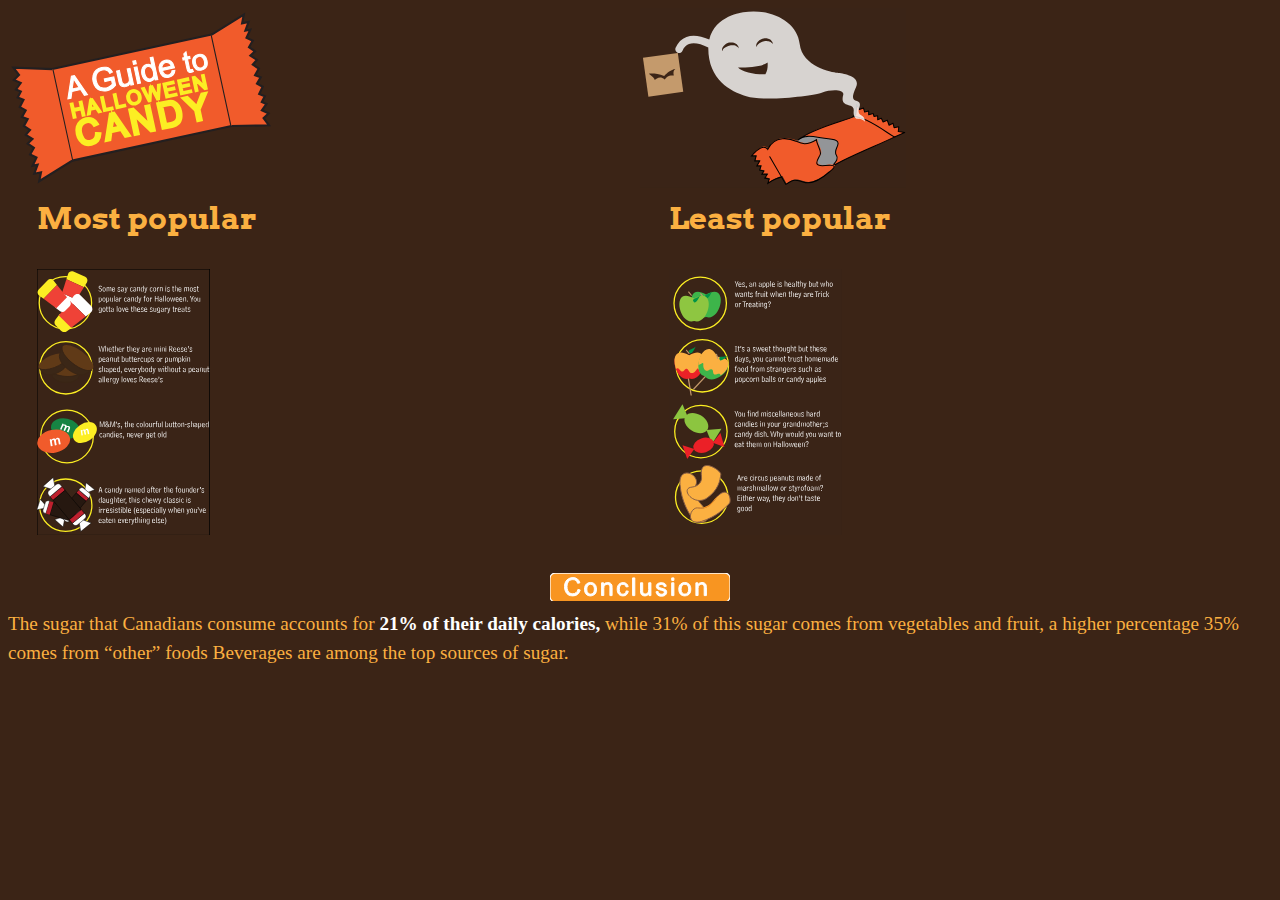
==== commit c2065f94: "styled the h2" ====
--- a/index.html
+++ b/index.html
@@ -11,7 +11,7 @@
   <link href="css/type.css" rel="stylesheet">
   <link href="css/main.css" rel="stylesheet">
   <link href="css/svg.css" rel="stylesheet">
-  <link href="https://fonts.googleapis.com/css?family=Arvo:400,700" rel="stylesheet" type="text/css">
+  <link href="https://fonts.googleapis.com/css?family=Arvo:400,700" rel="stylesheet">
 </head>
 
 <body>
@@ -56,7 +56,7 @@
         </div>
 
         <div class="unit s-1 m-1 l-1 gutter">
-          <p class="unit1">Most popular</p>
+          <h2 class="unit1">Most popular</h2>
         </div>
 
         <div class="unit xs-1 s-1 m-1 l-1 gutter">
@@ -478,7 +478,7 @@
         </div>
 
         <div class="unit s-1 m-1 l-1 gutter">
-          <p>Least popular</p>
+          <h2 class="unit2">Least popular</h2>
         </div>
 
         <div class="unitc s-1 m-1 l-1 push gutter">
--- a/css/main.css
+++ b/css/main.css
@@ -17,6 +17,6 @@
   margin: 0 auto;
 }
 
-.unit1 {
-  font: Creepster;
+.unit1, .unit2 {
+  font-family: arvo;
 }
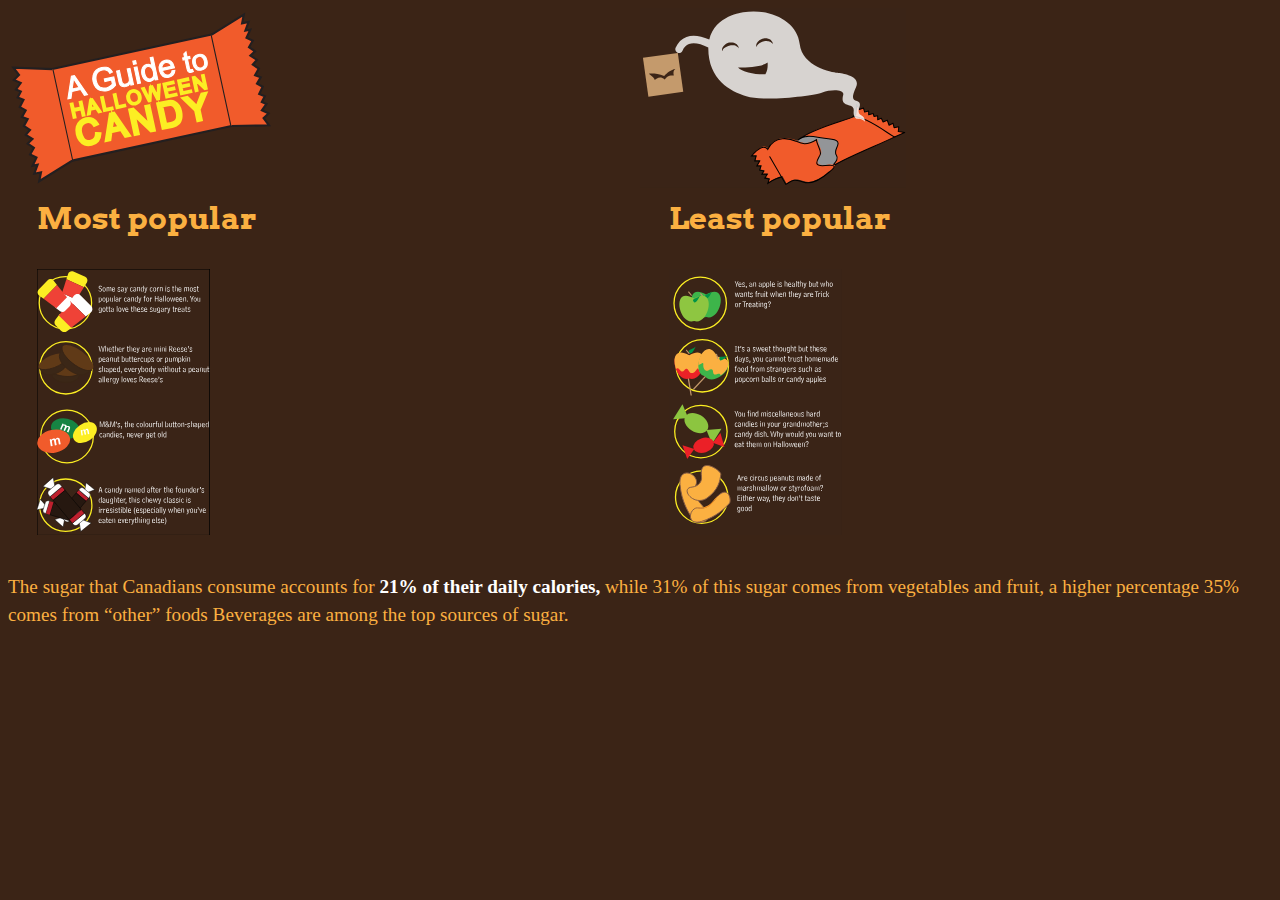
==== commit eb124bf6: "re-did the codes for conclusion in SVGOMG" ====
--- a/index.html
+++ b/index.html
@@ -872,12 +872,22 @@
     </div>
 
     <div class="unita push">
-      <svg xmlns="http://www.w3.org/2000/svg" id="layer-1" width="180" height="28.8" viewBox="0 0 180 28.8">
-      <style>
-        .st0{fill:#F89521;stroke:#FFFFFF;stroke-width:1.2543;stroke-miterlimit:10;} .st1{fill:#FFFFFF;stroke:#FFFFFF;stroke-miterlimit:10;}
-      </style>
-      <path d="M174.4 29H5.6C2.5 29 0 26.5 0 23.4V5.6C0 2.5 2.5 0 5.6 0h168.9c3.1 0 5.6 2.5 5.6 5.6v17.9c-.1 3-2.6 5.5-5.7 5.5z" class="st0"/>
-      <path d="M27.9 16.4l2.3.6c-.5 1.9-1.4 3.4-2.7 4.4-1.3 1-2.8 1.5-4.7 1.5-1.9 0-3.5-.4-4.7-1.2-1.2-.8-2.1-1.9-2.7-3.4-.6-1.5-.9-3.1-.9-4.7 0-1.8.4-3.5 1.1-4.8.7-1.4 1.7-2.4 3-3.1s2.7-1.1 4.3-1.1c1.8 0 3.3.5 4.5 1.4 1.2.9 2 2.2 2.5 3.8l-2.3.5c-.4-1.3-1-2.2-1.8-2.8-.8-.6-1.8-.9-2.9-.9-1.4 0-2.5.3-3.4 1-.9.7-1.6 1.5-1.9 2.6-.4 1.1-.6 2.2-.6 3.4 0 1.5.2 2.8.7 3.9.4 1.1 1.1 2 2 2.5s1.9.8 3 .8c1.3 0 2.4-.4 3.3-1.1 1-.7 1.6-1.8 1.9-3.3zm6.6-.2c0-2.4.7-4.1 2-5.3 1.1-.9 2.4-1.4 4-1.4 1.8 0 3.2.6 4.3 1.7 1.1 1.2 1.7 2.8 1.7 4.8 0 1.7-.2 2.9-.7 3.9-.5.9-1.2 1.7-2.2 2.2s-2 .8-3.1.8c-1.8 0-3.2-.6-4.4-1.7-1-1.2-1.6-2.8-1.6-5zm2.3 0c0 1.6.4 2.9 1.1 3.7.7.8 1.6 1.2 2.7 1.2s2-.4 2.7-1.2c.7-.8 1.1-2.1 1.1-3.8 0-1.6-.4-2.8-1.1-3.6-.7-.8-1.6-1.2-2.7-1.2s-2 .4-2.7 1.2c-.8.8-1.1 2-1.1 3.7zm14.8 6.4V9.8h2v1.8c.9-1.4 2.3-2.1 4.1-2.1.8 0 1.5.1 2.1.4s1.1.6 1.5 1.1c.3.5.5 1 .7 1.6.1.4.1 1.1.1 2.1v7.9h-2.2v-7.8c0-.9-.1-1.5-.3-2-.2-.4-.5-.8-.9-1.1s-.9-.4-1.5-.4c-.9 0-1.7.3-2.4.9-.7.6-1 1.7-1 3.3v7h-2.2zm24.6-4.7l2.1.3c-.2 1.5-.8 2.6-1.8 3.5s-2.1 1.2-3.5 1.2c-1.8 0-3.2-.6-4.2-1.7-1.1-1.1-1.6-2.8-1.6-4.9 0-1.4.2-2.6.7-3.6s1.2-1.8 2.1-2.3c.9-.5 2-.8 3.1-.8 1.4 0 2.5.4 3.4 1.1s1.5 1.7 1.7 3l-2.2.2c-.2-.9-.6-1.5-1.1-1.9-.5-.4-1.1-.7-1.9-.7-1.1 0-2 .4-2.7 1.2-.7.8-1 2-1 3.7 0 1.7.3 3 1 3.8.7.8 1.5 1.2 2.6 1.2.9 0 1.6-.3 2.1-.8s1-1.4 1.2-2.5zm6.4 4.7V4.9h2.2v17.7h-2.2zm16.4 0v-1.9c-1 1.4-2.4 2.2-4.1 2.2-.8 0-1.5-.1-2.1-.4-.7-.3-1.1-.7-1.5-1.1-.3-.4-.5-1-.7-1.6-.1-.4-.1-1.1-.1-2v-8h2.2v7.1c0 1.1 0 1.9.1 2.3.1.6.4 1 .9 1.3s1 .5 1.6.5 1.3-.2 1.8-.5c.6-.3 1-.8 1.2-1.4.2-.6.4-1.4.4-2.5V9.8h2.2v12.8H99zm7-3.8l2.1-.3c.1.9.5 1.5 1 2 .6.5 1.3.7 2.3.7 1 0 1.7-.2 2.2-.6.5-.4.7-.9.7-1.4 0-.5-.2-.9-.6-1.2-.3-.2-1-.4-2.2-.7-1.6-.4-2.7-.8-3.3-1-.6-.3-1.1-.7-1.4-1.2-.3-.5-.5-1.1-.5-1.7 0-.6.1-1.1.4-1.6.3-.5.6-.9 1.1-1.2.3-.2.8-.5 1.4-.6.6-.2 1.2-.3 1.9-.3 1 0 1.9.1 2.7.4.8.3 1.3.7 1.7 1.2s.6 1.2.7 2l-2.1.3c-.1-.7-.4-1.2-.8-1.5s-1.1-.6-2-.6c-1 0-1.7.2-2.1.5-.4.3-.6.7-.6 1.2 0 .3.1.5.3.8.2.2.5.4.8.6.2.1.9.3 1.9.6 1.5.4 2.6.7 3.2 1 .6.3 1.1.6 1.4 1.1.3.5.5 1.1.5 1.9 0 .7-.2 1.4-.6 2-.4.6-1 1.1-1.8 1.5-.8.3-1.7.5-2.7.5-1.7 0-2.9-.3-3.8-1-1-1-1.6-2.1-1.8-3.4zm15.7-11.4V4.9h2.2v2.5h-2.2zm0 15.2V9.8h2.2v12.8h-2.2zm7.1-6.4c0-2.4.7-4.1 2-5.3 1.1-.9 2.4-1.4 4-1.4 1.8 0 3.2.6 4.3 1.7s1.7 2.8 1.7 4.8c0 1.7-.2 2.9-.7 3.9-.5.9-1.2 1.7-2.2 2.2s-2 .8-3.1.8c-1.8 0-3.2-.6-4.4-1.7-1-1.2-1.6-2.8-1.6-5zm2.3 0c0 1.6.4 2.9 1.1 3.7.7.8 1.6 1.2 2.7 1.2s2-.4 2.7-1.2 1.1-2.1 1.1-3.8c0-1.6-.4-2.8-1.1-3.6-.7-.8-1.6-1.2-2.7-1.2s-2 .4-2.7 1.2-1.1 2-1.1 3.7zm14.8 6.4V9.8h2v1.8c.9-1.4 2.3-2.1 4.1-2.1.8 0 1.5.1 2.1.4s1.1.6 1.5 1.1c.3.5.5 1 .7 1.6.1.4.1 1.1.1 2.1v7.9h-2.2v-7.8c0-.9-.1-1.5-.3-2-.2-.4-.5-.8-.9-1.1s-.9-.4-1.5-.4c-.9 0-1.7.3-2.4.9-.7.6-1 1.7-1 3.3v7h-2.2z" class="st1"/>
+
+      <svg xmlns="http://www.w3.org/2000/svg" id="Layer_1" viewBox="0 0 180 28.8">
+  <style>
+    .st0{fill:#F89521;stroke:#FFFFFF;stroke-width:1.2543;stroke-miterlimit:10;} .st1{fill:#FFFFFF;stroke:#FFFFFF;stroke-miterlimit:10;}
+  </style>
+  <path d="M174.4 29H5.6C2.5 29 0 26.5 0 23.4V5.6C0 2.5 2.5 0 5.6 0h168.9c3.1 0 5.6 2.5 5.6 5.6v17.9c-.1 3-2.6 5.5-5.7 5.5z" class="st0"/>
+  <path d="M27.9 16.4l2.3.6c-.5 1.9-1.4 3.4-2.7 4.4-1.3 1-2.8 1.5-4.7 1.5-1.9 0-3.5-.4-4.7-1.2-1.2-.8-2.1-1.9-2.7-3.4-.6-1.5-.9-3.1-.9-4.7 0-1.8.4-3.5 1.1-4.8.7-1.4 1.7-2.4 3-3.1s2.7-1.1 4.3-1.1c1.8 0 3.3.5 4.5 1.4 1.2.9 2 2.2 2.5 3.8l-2.3.5c-.4-1.3-1-2.2-1.8-2.8-.8-.6-1.8-.9-2.9-.9-1.4 0-2.5.3-3.4 1-.9.7-1.6 1.5-1.9 2.6-.4 1.1-.6 2.2-.6 3.4 0 1.5.2 2.8.7 3.9.4 1.1 1.1 2 2 2.5s1.9.8 3 .8c1.3 0 2.4-.4 3.3-1.1 1-.7 1.6-1.8 1.9-3.3z" class="st1"/>
+  <path d="M34.5 16.2c0-2.4.7-4.1 2-5.3 1.1-.9 2.4-1.4 4-1.4 1.8 0 3.2.6 4.3 1.7 1.1 1.2 1.7 2.8 1.7 4.8 0 1.7-.2 2.9-.7 3.9-.5.9-1.2 1.7-2.2 2.2s-2 .8-3.1.8c-1.8 0-3.2-.6-4.4-1.7-1-1.2-1.6-2.8-1.6-5zm2.3 0c0 1.6.4 2.9 1.1 3.7.7.8 1.6 1.2 2.7 1.2s2-.4 2.7-1.2c.7-.8 1.1-2.1 1.1-3.8 0-1.6-.4-2.8-1.1-3.6-.7-.8-1.6-1.2-2.7-1.2s-2 .4-2.7 1.2c-.8.8-1.1 2-1.1 3.7z" class="st1"/>
+  <path d="M51.6 22.6V9.8h2v1.8c.9-1.4 2.3-2.1 4.1-2.1.8 0 1.5.1 2.1.4s1.1.6 1.5 1.1c.3.5.5 1 .7 1.6.1.4.1 1.1.1 2.1v7.9h-2.2v-7.8c0-.9-.1-1.5-.3-2-.2-.4-.5-.8-.9-1.1s-.9-.4-1.5-.4c-.9 0-1.7.3-2.4.9-.7.6-1 1.7-1 3.3v7h-2.2z" class="st1"/>
+  <path d="M76.2 17.9l2.1.3c-.2 1.5-.8 2.6-1.8 3.5s-2.1 1.2-3.5 1.2c-1.8 0-3.2-.6-4.2-1.7-1.1-1.1-1.6-2.8-1.6-4.9 0-1.4.2-2.6.7-3.6s1.2-1.8 2.1-2.3c.9-.5 2-.8 3.1-.8 1.4 0 2.5.4 3.4 1.1s1.5 1.7 1.7 3l-2.2.2c-.2-.9-.6-1.5-1.1-1.9-.5-.4-1.1-.7-1.9-.7-1.1 0-2 .4-2.7 1.2-.7.8-1 2-1 3.7 0 1.7.3 3 1 3.8.7.8 1.5 1.2 2.6 1.2.9 0 1.6-.3 2.1-.8s1-1.4 1.2-2.5z" class="st1"/>
+  <path d="M82.6 22.6V4.9h2.2v17.7h-2.2z" class="st1"/>
+  <path d="M99 22.6v-1.9c-1 1.4-2.4 2.2-4.1 2.2-.8 0-1.5-.1-2.1-.4-.7-.3-1.1-.7-1.5-1.1-.3-.4-.5-1-.7-1.6-.1-.4-.1-1.1-.1-2v-8h2.2v7.1c0 1.1 0 1.9.1 2.3.1.6.4 1 .9 1.3s1 .5 1.6.5 1.3-.2 1.8-.5c.6-.3 1-.8 1.2-1.4.2-.6.4-1.4.4-2.5V9.8h2.2v12.8H99z" class="st1"/>
+  <path d="M106 18.8l2.1-.3c.1.9.5 1.5 1 2 .6.5 1.3.7 2.3.7 1 0 1.7-.2 2.2-.6.5-.4.7-.9.7-1.4 0-.5-.2-.9-.6-1.2-.3-.2-1-.4-2.2-.7-1.6-.4-2.7-.8-3.3-1-.6-.3-1.1-.7-1.4-1.2-.3-.5-.5-1.1-.5-1.7 0-.6.1-1.1.4-1.6.3-.5.6-.9 1.1-1.2.3-.2.8-.5 1.4-.6.6-.2 1.2-.3 1.9-.3 1 0 1.9.1 2.7.4.8.3 1.3.7 1.7 1.2s.6 1.2.7 2l-2.1.3c-.1-.7-.4-1.2-.8-1.5s-1.1-.6-2-.6c-1 0-1.7.2-2.1.5-.4.3-.6.7-.6 1.2 0 .3.1.5.3.8.2.2.5.4.8.6.2.1.9.3 1.9.6 1.5.4 2.6.7 3.2 1 .6.3 1.1.6 1.4 1.1.3.5.5 1.1.5 1.9 0 .7-.2 1.4-.6 2-.4.6-1 1.1-1.8 1.5-.8.3-1.7.5-2.7.5-1.7 0-2.9-.3-3.8-1-1-1-1.6-2.1-1.8-3.4z" class="st1"/>
+  <path d="M121.7 7.4V4.9h2.2v2.5h-2.2zm0 15.2V9.8h2.2v12.8h-2.2z" class="st1"/>
+  <path d="M128.8 16.2c0-2.4.7-4.1 2-5.3 1.1-.9 2.4-1.4 4-1.4 1.8 0 3.2.6 4.3 1.7s1.7 2.8 1.7 4.8c0 1.7-.2 2.9-.7 3.9-.5.9-1.2 1.7-2.2 2.2s-2 .8-3.1.8c-1.8 0-3.2-.6-4.4-1.7-1-1.2-1.6-2.8-1.6-5zm2.3 0c0 1.6.4 2.9 1.1 3.7.7.8 1.6 1.2 2.7 1.2s2-.4 2.7-1.2 1.1-2.1 1.1-3.8c0-1.6-.4-2.8-1.1-3.6-.7-.8-1.6-1.2-2.7-1.2s-2 .4-2.7 1.2-1.1 2-1.1 3.7z" class="st1"/>
+  <path d="M145.9 22.6V9.8h2v1.8c.9-1.4 2.3-2.1 4.1-2.1.8 0 1.5.1 2.1.4s1.1.6 1.5 1.1c.3.5.5 1 .7 1.6.1.4.1 1.1.1 2.1v7.9h-2.2v-7.8c0-.9-.1-1.5-.3-2-.2-.4-.5-.8-.9-1.1s-.9-.4-1.5-.4c-.9 0-1.7.3-2.4.9-.7.6-1 1.7-1 3.3v7h-2.2z" class="st1"/>
       </svg>
     </div>
     <p class="unit">The sugar that Canadians consume accounts for <span class="bold">21% of their daily calories,</span> while 31% of this sugar comes from vegetables and fruit, a higher percentage 35% comes from “other” foods Beverages are among the top sources of sugar.</p>
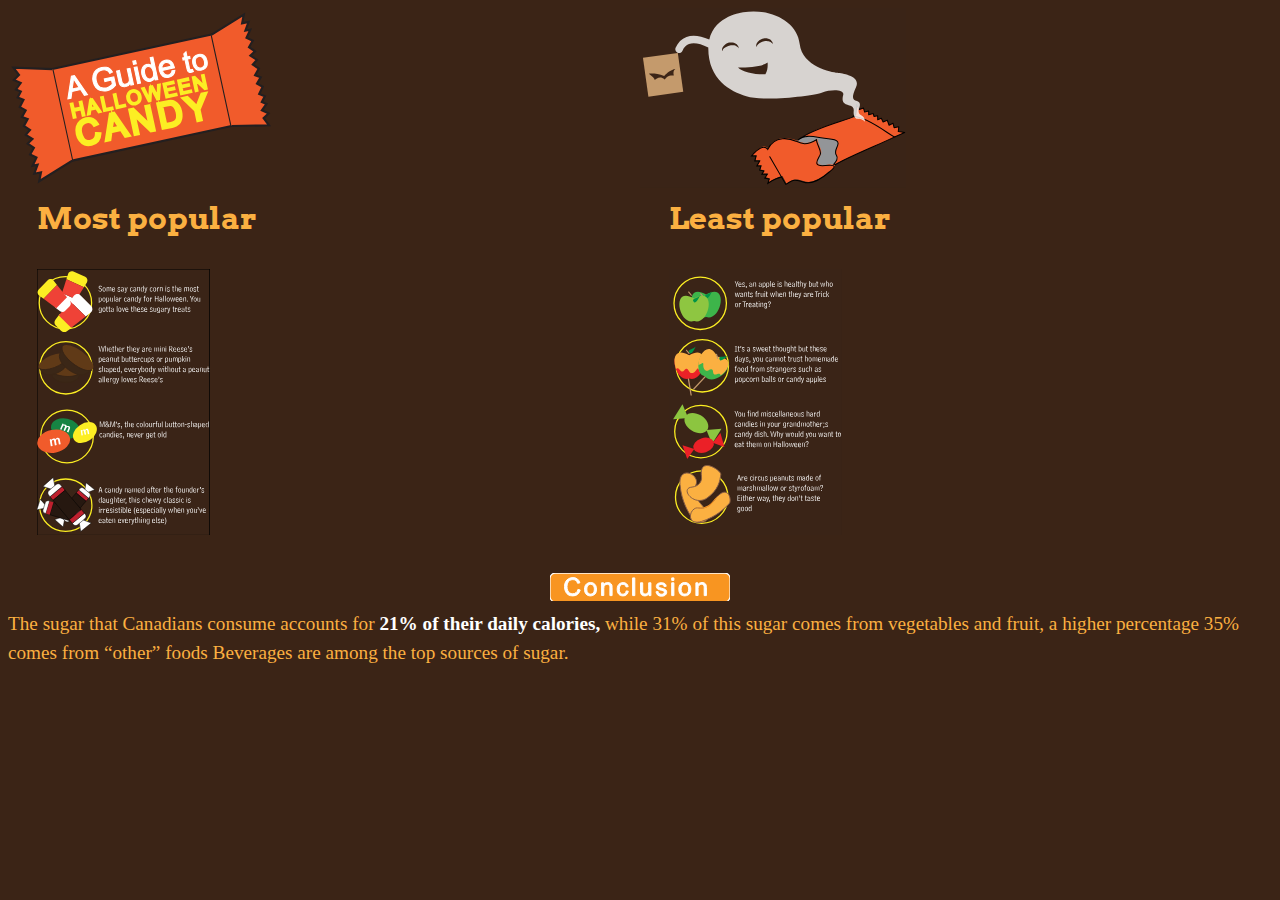
==== commit 4a992c24: "cut the "style" line 877 and paste it in css" ====
--- a/index.html
+++ b/index.html
@@ -872,22 +872,9 @@
     </div>
 
     <div class="unita push">
-
-      <svg xmlns="http://www.w3.org/2000/svg" id="Layer_1" viewBox="0 0 180 28.8">
-  <style>
-    .st0{fill:#F89521;stroke:#FFFFFF;stroke-width:1.2543;stroke-miterlimit:10;} .st1{fill:#FFFFFF;stroke:#FFFFFF;stroke-miterlimit:10;}
-  </style>
-  <path d="M174.4 29H5.6C2.5 29 0 26.5 0 23.4V5.6C0 2.5 2.5 0 5.6 0h168.9c3.1 0 5.6 2.5 5.6 5.6v17.9c-.1 3-2.6 5.5-5.7 5.5z" class="st0"/>
-  <path d="M27.9 16.4l2.3.6c-.5 1.9-1.4 3.4-2.7 4.4-1.3 1-2.8 1.5-4.7 1.5-1.9 0-3.5-.4-4.7-1.2-1.2-.8-2.1-1.9-2.7-3.4-.6-1.5-.9-3.1-.9-4.7 0-1.8.4-3.5 1.1-4.8.7-1.4 1.7-2.4 3-3.1s2.7-1.1 4.3-1.1c1.8 0 3.3.5 4.5 1.4 1.2.9 2 2.2 2.5 3.8l-2.3.5c-.4-1.3-1-2.2-1.8-2.8-.8-.6-1.8-.9-2.9-.9-1.4 0-2.5.3-3.4 1-.9.7-1.6 1.5-1.9 2.6-.4 1.1-.6 2.2-.6 3.4 0 1.5.2 2.8.7 3.9.4 1.1 1.1 2 2 2.5s1.9.8 3 .8c1.3 0 2.4-.4 3.3-1.1 1-.7 1.6-1.8 1.9-3.3z" class="st1"/>
-  <path d="M34.5 16.2c0-2.4.7-4.1 2-5.3 1.1-.9 2.4-1.4 4-1.4 1.8 0 3.2.6 4.3 1.7 1.1 1.2 1.7 2.8 1.7 4.8 0 1.7-.2 2.9-.7 3.9-.5.9-1.2 1.7-2.2 2.2s-2 .8-3.1.8c-1.8 0-3.2-.6-4.4-1.7-1-1.2-1.6-2.8-1.6-5zm2.3 0c0 1.6.4 2.9 1.1 3.7.7.8 1.6 1.2 2.7 1.2s2-.4 2.7-1.2c.7-.8 1.1-2.1 1.1-3.8 0-1.6-.4-2.8-1.1-3.6-.7-.8-1.6-1.2-2.7-1.2s-2 .4-2.7 1.2c-.8.8-1.1 2-1.1 3.7z" class="st1"/>
-  <path d="M51.6 22.6V9.8h2v1.8c.9-1.4 2.3-2.1 4.1-2.1.8 0 1.5.1 2.1.4s1.1.6 1.5 1.1c.3.5.5 1 .7 1.6.1.4.1 1.1.1 2.1v7.9h-2.2v-7.8c0-.9-.1-1.5-.3-2-.2-.4-.5-.8-.9-1.1s-.9-.4-1.5-.4c-.9 0-1.7.3-2.4.9-.7.6-1 1.7-1 3.3v7h-2.2z" class="st1"/>
-  <path d="M76.2 17.9l2.1.3c-.2 1.5-.8 2.6-1.8 3.5s-2.1 1.2-3.5 1.2c-1.8 0-3.2-.6-4.2-1.7-1.1-1.1-1.6-2.8-1.6-4.9 0-1.4.2-2.6.7-3.6s1.2-1.8 2.1-2.3c.9-.5 2-.8 3.1-.8 1.4 0 2.5.4 3.4 1.1s1.5 1.7 1.7 3l-2.2.2c-.2-.9-.6-1.5-1.1-1.9-.5-.4-1.1-.7-1.9-.7-1.1 0-2 .4-2.7 1.2-.7.8-1 2-1 3.7 0 1.7.3 3 1 3.8.7.8 1.5 1.2 2.6 1.2.9 0 1.6-.3 2.1-.8s1-1.4 1.2-2.5z" class="st1"/>
-  <path d="M82.6 22.6V4.9h2.2v17.7h-2.2z" class="st1"/>
-  <path d="M99 22.6v-1.9c-1 1.4-2.4 2.2-4.1 2.2-.8 0-1.5-.1-2.1-.4-.7-.3-1.1-.7-1.5-1.1-.3-.4-.5-1-.7-1.6-.1-.4-.1-1.1-.1-2v-8h2.2v7.1c0 1.1 0 1.9.1 2.3.1.6.4 1 .9 1.3s1 .5 1.6.5 1.3-.2 1.8-.5c.6-.3 1-.8 1.2-1.4.2-.6.4-1.4.4-2.5V9.8h2.2v12.8H99z" class="st1"/>
-  <path d="M106 18.8l2.1-.3c.1.9.5 1.5 1 2 .6.5 1.3.7 2.3.7 1 0 1.7-.2 2.2-.6.5-.4.7-.9.7-1.4 0-.5-.2-.9-.6-1.2-.3-.2-1-.4-2.2-.7-1.6-.4-2.7-.8-3.3-1-.6-.3-1.1-.7-1.4-1.2-.3-.5-.5-1.1-.5-1.7 0-.6.1-1.1.4-1.6.3-.5.6-.9 1.1-1.2.3-.2.8-.5 1.4-.6.6-.2 1.2-.3 1.9-.3 1 0 1.9.1 2.7.4.8.3 1.3.7 1.7 1.2s.6 1.2.7 2l-2.1.3c-.1-.7-.4-1.2-.8-1.5s-1.1-.6-2-.6c-1 0-1.7.2-2.1.5-.4.3-.6.7-.6 1.2 0 .3.1.5.3.8.2.2.5.4.8.6.2.1.9.3 1.9.6 1.5.4 2.6.7 3.2 1 .6.3 1.1.6 1.4 1.1.3.5.5 1.1.5 1.9 0 .7-.2 1.4-.6 2-.4.6-1 1.1-1.8 1.5-.8.3-1.7.5-2.7.5-1.7 0-2.9-.3-3.8-1-1-1-1.6-2.1-1.8-3.4z" class="st1"/>
-  <path d="M121.7 7.4V4.9h2.2v2.5h-2.2zm0 15.2V9.8h2.2v12.8h-2.2z" class="st1"/>
-  <path d="M128.8 16.2c0-2.4.7-4.1 2-5.3 1.1-.9 2.4-1.4 4-1.4 1.8 0 3.2.6 4.3 1.7s1.7 2.8 1.7 4.8c0 1.7-.2 2.9-.7 3.9-.5.9-1.2 1.7-2.2 2.2s-2 .8-3.1.8c-1.8 0-3.2-.6-4.4-1.7-1-1.2-1.6-2.8-1.6-5zm2.3 0c0 1.6.4 2.9 1.1 3.7.7.8 1.6 1.2 2.7 1.2s2-.4 2.7-1.2 1.1-2.1 1.1-3.8c0-1.6-.4-2.8-1.1-3.6-.7-.8-1.6-1.2-2.7-1.2s-2 .4-2.7 1.2-1.1 2-1.1 3.7z" class="st1"/>
-  <path d="M145.9 22.6V9.8h2v1.8c.9-1.4 2.3-2.1 4.1-2.1.8 0 1.5.1 2.1.4s1.1.6 1.5 1.1c.3.5.5 1 .7 1.6.1.4.1 1.1.1 2.1v7.9h-2.2v-7.8c0-.9-.1-1.5-.3-2-.2-.4-.5-.8-.9-1.1s-.9-.4-1.5-.4c-.9 0-1.7.3-2.4.9-.7.6-1 1.7-1 3.3v7h-2.2z" class="st1"/>
+      <svg xmlns="http://www.w3.org/2000/svg" id="layer-1" width="180" height="28.8" viewBox="0 0 180 28.8">
+      <path d="M174.4 29H5.6C2.5 29 0 26.5 0 23.4V5.6C0 2.5 2.5 0 5.6 0h168.9c3.1 0 5.6 2.5 5.6 5.6v17.9c-.1 3-2.6 5.5-5.7 5.5z" class="st0"/>
+      <path d="M27.9 16.4l2.3.6c-.5 1.9-1.4 3.4-2.7 4.4-1.3 1-2.8 1.5-4.7 1.5-1.9 0-3.5-.4-4.7-1.2-1.2-.8-2.1-1.9-2.7-3.4-.6-1.5-.9-3.1-.9-4.7 0-1.8.4-3.5 1.1-4.8.7-1.4 1.7-2.4 3-3.1s2.7-1.1 4.3-1.1c1.8 0 3.3.5 4.5 1.4 1.2.9 2 2.2 2.5 3.8l-2.3.5c-.4-1.3-1-2.2-1.8-2.8-.8-.6-1.8-.9-2.9-.9-1.4 0-2.5.3-3.4 1-.9.7-1.6 1.5-1.9 2.6-.4 1.1-.6 2.2-.6 3.4 0 1.5.2 2.8.7 3.9.4 1.1 1.1 2 2 2.5s1.9.8 3 .8c1.3 0 2.4-.4 3.3-1.1 1-.7 1.6-1.8 1.9-3.3zm6.6-.2c0-2.4.7-4.1 2-5.3 1.1-.9 2.4-1.4 4-1.4 1.8 0 3.2.6 4.3 1.7 1.1 1.2 1.7 2.8 1.7 4.8 0 1.7-.2 2.9-.7 3.9-.5.9-1.2 1.7-2.2 2.2s-2 .8-3.1.8c-1.8 0-3.2-.6-4.4-1.7-1-1.2-1.6-2.8-1.6-5zm2.3 0c0 1.6.4 2.9 1.1 3.7.7.8 1.6 1.2 2.7 1.2s2-.4 2.7-1.2c.7-.8 1.1-2.1 1.1-3.8 0-1.6-.4-2.8-1.1-3.6-.7-.8-1.6-1.2-2.7-1.2s-2 .4-2.7 1.2c-.8.8-1.1 2-1.1 3.7zm14.8 6.4V9.8h2v1.8c.9-1.4 2.3-2.1 4.1-2.1.8 0 1.5.1 2.1.4s1.1.6 1.5 1.1c.3.5.5 1 .7 1.6.1.4.1 1.1.1 2.1v7.9h-2.2v-7.8c0-.9-.1-1.5-.3-2-.2-.4-.5-.8-.9-1.1s-.9-.4-1.5-.4c-.9 0-1.7.3-2.4.9-.7.6-1 1.7-1 3.3v7h-2.2zm24.6-4.7l2.1.3c-.2 1.5-.8 2.6-1.8 3.5s-2.1 1.2-3.5 1.2c-1.8 0-3.2-.6-4.2-1.7-1.1-1.1-1.6-2.8-1.6-4.9 0-1.4.2-2.6.7-3.6s1.2-1.8 2.1-2.3c.9-.5 2-.8 3.1-.8 1.4 0 2.5.4 3.4 1.1s1.5 1.7 1.7 3l-2.2.2c-.2-.9-.6-1.5-1.1-1.9-.5-.4-1.1-.7-1.9-.7-1.1 0-2 .4-2.7 1.2-.7.8-1 2-1 3.7 0 1.7.3 3 1 3.8.7.8 1.5 1.2 2.6 1.2.9 0 1.6-.3 2.1-.8s1-1.4 1.2-2.5zm6.4 4.7V4.9h2.2v17.7h-2.2zm16.4 0v-1.9c-1 1.4-2.4 2.2-4.1 2.2-.8 0-1.5-.1-2.1-.4-.7-.3-1.1-.7-1.5-1.1-.3-.4-.5-1-.7-1.6-.1-.4-.1-1.1-.1-2v-8h2.2v7.1c0 1.1 0 1.9.1 2.3.1.6.4 1 .9 1.3s1 .5 1.6.5 1.3-.2 1.8-.5c.6-.3 1-.8 1.2-1.4.2-.6.4-1.4.4-2.5V9.8h2.2v12.8H99zm7-3.8l2.1-.3c.1.9.5 1.5 1 2 .6.5 1.3.7 2.3.7 1 0 1.7-.2 2.2-.6.5-.4.7-.9.7-1.4 0-.5-.2-.9-.6-1.2-.3-.2-1-.4-2.2-.7-1.6-.4-2.7-.8-3.3-1-.6-.3-1.1-.7-1.4-1.2-.3-.5-.5-1.1-.5-1.7 0-.6.1-1.1.4-1.6.3-.5.6-.9 1.1-1.2.3-.2.8-.5 1.4-.6.6-.2 1.2-.3 1.9-.3 1 0 1.9.1 2.7.4.8.3 1.3.7 1.7 1.2s.6 1.2.7 2l-2.1.3c-.1-.7-.4-1.2-.8-1.5s-1.1-.6-2-.6c-1 0-1.7.2-2.1.5-.4.3-.6.7-.6 1.2 0 .3.1.5.3.8.2.2.5.4.8.6.2.1.9.3 1.9.6 1.5.4 2.6.7 3.2 1 .6.3 1.1.6 1.4 1.1.3.5.5 1.1.5 1.9 0 .7-.2 1.4-.6 2-.4.6-1 1.1-1.8 1.5-.8.3-1.7.5-2.7.5-1.7 0-2.9-.3-3.8-1-1-1-1.6-2.1-1.8-3.4zm15.7-11.4V4.9h2.2v2.5h-2.2zm0 15.2V9.8h2.2v12.8h-2.2zm7.1-6.4c0-2.4.7-4.1 2-5.3 1.1-.9 2.4-1.4 4-1.4 1.8 0 3.2.6 4.3 1.7s1.7 2.8 1.7 4.8c0 1.7-.2 2.9-.7 3.9-.5.9-1.2 1.7-2.2 2.2s-2 .8-3.1.8c-1.8 0-3.2-.6-4.4-1.7-1-1.2-1.6-2.8-1.6-5zm2.3 0c0 1.6.4 2.9 1.1 3.7.7.8 1.6 1.2 2.7 1.2s2-.4 2.7-1.2 1.1-2.1 1.1-3.8c0-1.6-.4-2.8-1.1-3.6-.7-.8-1.6-1.2-2.7-1.2s-2 .4-2.7 1.2-1.1 2-1.1 3.7zm14.8 6.4V9.8h2v1.8c.9-1.4 2.3-2.1 4.1-2.1.8 0 1.5.1 2.1.4s1.1.6 1.5 1.1c.3.5.5 1 .7 1.6.1.4.1 1.1.1 2.1v7.9h-2.2v-7.8c0-.9-.1-1.5-.3-2-.2-.4-.5-.8-.9-1.1s-.9-.4-1.5-.4c-.9 0-1.7.3-2.4.9-.7.6-1 1.7-1 3.3v7h-2.2z" class="st1"/>
       </svg>
     </div>
     <p class="unit">The sugar that Canadians consume accounts for <span class="bold">21% of their daily calories,</span> while 31% of this sugar comes from vegetables and fruit, a higher percentage 35% comes from “other” foods Beverages are among the top sources of sugar.</p>
--- a/css/main.css
+++ b/css/main.css
@@ -3,7 +3,7 @@
 }
 
 .bold {
-  font-weight: 800;
+  font-weight: 900;
   color: white;
 }
 
@@ -20,3 +20,10 @@
 .unit1, .unit2 {
   font-family: arvo;
 }
+
+
+.st0 {fill:#F89521;stroke:#FFFFFF;stroke-width:1.2543;stroke-miterlimit:10;
+  }
+
+.st1 {fill:#FFFFFF;stroke:#FFFFFF;stroke-miterlimit:10;
+}
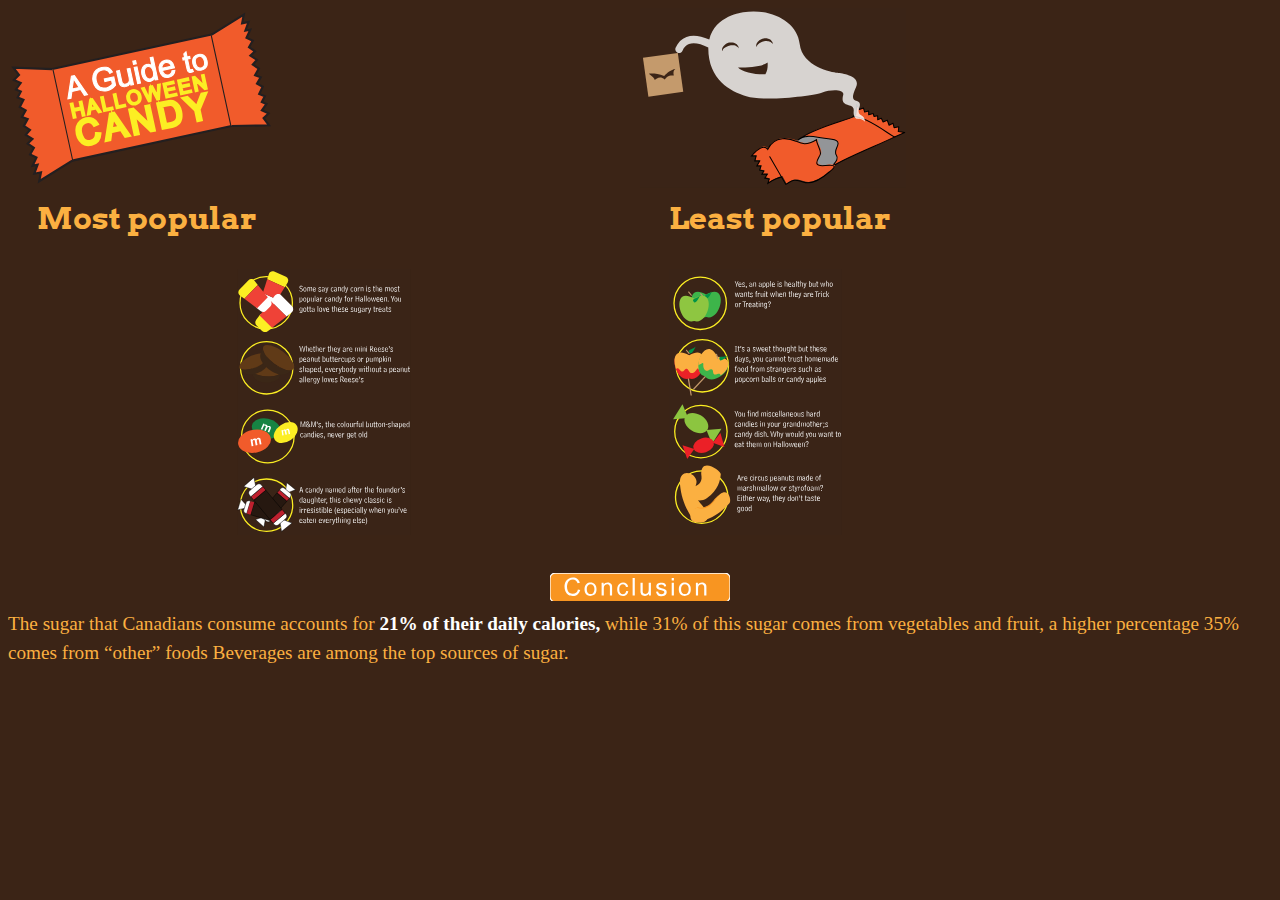
==== commit ea1d2e59: "give a class to make the sag bigger" ====
--- a/index.html
+++ b/index.html
@@ -24,35 +24,35 @@
 
         <div class="unit xs-1 s-1 m-1 l-1">
           <svg xmlns="http://www.w3.org/2000/svg" width="266.4" height="179.9" viewBox="0 0 266.4 179.9">
-          <path fill="#3B2416" d="M0 0h266.4v179.9H0z"/>
-          <path fill="#F15B2B" stroke="#231F20" stroke-width="2.118" stroke-miterlimit="10" d="M44.31 61.08l159.283-34.606 19.892 91.564-159.283 34.605z"/>
-          <g stroke-miterlimit="10">
-            <path fill="#FFF" stroke="#FFF" stroke-width="1.059" d="M59.9 90.8l3.5-22.6 3-.6 13.1 19-3.1.7-3.8-5.8-8.7 1.9-.9 6.8-3.1.6zm4.2-9.8l7.1-1.5-3.4-5.3c-1-1.6-1.8-2.9-2.4-4 0 1.4-.1 2.8-.3 4.2l-1 6.6z"/>
-            <path fill="#FFF" stroke="#FFF" stroke-width="1.059" d="M96.9 73.6l-.6-2.6 9.5-2.1 1.8 8.3c-1.2 1.5-2.5 2.7-3.9 3.6-1.4.9-2.9 1.6-4.6 1.9-2.2.5-4.3.4-6.3-.1-2-.6-3.7-1.6-5-3.2-1.3-1.6-2.2-3.5-2.7-5.7s-.5-4.3 0-6.4c.5-2.1 1.5-3.8 3-5.1s3.4-2.2 5.6-2.7c1.6-.4 3.1-.4 4.6-.2 1.4.2 2.6.7 3.6 1.5.9.8 1.8 1.9 2.5 3.3l-2.5 1.3c-.6-1.1-1.2-1.9-1.8-2.4-.6-.5-1.5-.9-2.5-1.1-1-.2-2.1-.2-3.2.1-1.4.3-2.5.8-3.4 1.4-.9.6-1.6 1.3-2 2.1-.5.8-.8 1.6-.9 2.5-.3 1.5-.2 3.1.1 4.7.4 2 1.1 3.6 2.1 4.8 1 1.2 2.2 2 3.7 2.3 1.5.4 2.9.4 4.4.1 1.3-.3 2.5-.8 3.6-1.6s1.9-1.5 2.4-2.2l-.9-4.2-6.6 1.7z"/>
-            <path fill="#FFF" stroke="#FFF" stroke-width="1.059" d="M122.9 77.1l-.5-2.4c-.9 2.1-2.4 3.4-4.6 3.9-1 .2-1.9.2-2.8 0-.9-.2-1.6-.5-2.2-1-.5-.5-1-1.1-1.3-1.9-.2-.5-.5-1.4-.7-2.5l-2.2-10.1 2.8-.6 2 9c.3 1.4.6 2.4.8 2.9.3.7.8 1.2 1.5 1.5.6.3 1.4.3 2.2.2s1.6-.6 2.2-1.1c.6-.6 1-1.3 1.2-2.1.1-.8.1-1.9-.2-3.3l-1.9-8.7 2.8-.6 3.5 16.2-2.6.6z"/>
-            <path fill="#FFF" stroke="#FFF" stroke-width="1.059" d="M125.5 56.4l-.7-3.2 2.8-.6.7 3.2-2.8.6zm4.2 19.3l-3.5-16.2 2.8-.6 3.5 16.2-2.8.6z"/>
-            <path fill="#FFF" stroke="#FFF" stroke-width="1.059" d="M147.2 71.9l-.4-2c-.7 1.8-2 3-4 3.4-1.3.3-2.6.2-3.8-.3-1.2-.5-2.3-1.3-3.2-2.4-.9-1.1-1.5-2.6-1.9-4.2-.4-1.6-.4-3.1-.1-4.6.3-1.4.8-2.6 1.8-3.6.9-.9 2.1-1.6 3.4-1.8 1-.2 1.9-.2 2.7.1.9.2 1.6.6 2.2 1.2l-1.7-8 2.7-.6 4.9 22.4-2.6.4zm-10.5-6.3c.5 2.1 1.2 3.5 2.3 4.4 1.1.8 2.2 1.1 3.4.9 1.2-.3 2.1-1 2.7-2.1.6-1.2.7-2.8.3-4.8-.5-2.2-1.3-3.8-2.3-4.6-1.1-.9-2.2-1.1-3.5-.9-1.2.3-2.1 1-2.7 2.2-.6 1.1-.7 2.8-.2 4.9z"/>
-            <path fill="#FFF" stroke="#FFF" stroke-width="1.059" d="M164 62.7l2.9-.3c-.1 1.8-.6 3.2-1.7 4.4-1 1.2-2.5 2-4.3 2.4-2.4.5-4.4.2-6.1-1-1.7-1.2-2.8-3.1-3.4-5.7-.6-2.7-.4-5 .7-6.8 1.1-1.8 2.7-3 5-3.5 2.2-.5 4.1-.1 5.8 1.1 1.7 1.2 2.8 3.1 3.4 5.8 0 .2.1.4.1.7l-12.1 2.6c.5 1.8 1.3 3 2.4 3.8 1.1.8 2.3 1 3.7.7 1-.2 1.8-.7 2.4-1.4.7-.6 1.1-1.5 1.2-2.8zm-10-2.5l9.1-2c-.4-1.3-1-2.3-1.7-2.8-1.1-.9-2.4-1.2-3.8-.8-1.3.3-2.2.9-2.9 2-.7 1-.9 2.2-.7 3.6z"/>
-            <path fill="#FFF" stroke="#FFF" stroke-width="1.059" d="M184.5 61.4l.9 2.2c-.7.3-1.3.5-1.9.6-.9.2-1.7.2-2.3 0-.6-.2-1-.5-1.3-.9-.3-.4-.6-1.4-1-3l-1.9-8.7-1.9.4-.4-2 1.9-.4-.8-3.7 2.2-2.1 1.1 5.3 2.6-.6.4 2-2.6.6 1.9 8.8c.2.7.3 1.2.4 1.4.1.2.3.3.5.4.2.1.5.1.9 0 .5-.1.8-.2 1.3-.3z"/>
-            <path fill="#FFF" stroke="#FFF" stroke-width="1.059" d="M184.9 55.8c-.6-2.8-.3-5 1-6.7 1.1-1.4 2.5-2.3 4.4-2.7 2.1-.5 3.9-.1 5.5.9 1.6 1.1 2.7 2.8 3.2 5.2.4 1.9.5 3.5.1 4.8-.3 1.2-1 2.3-2 3.1-1 .9-2.1 1.4-3.4 1.7-2.1.5-4 .2-5.6-.9-1.6-1.1-2.6-2.9-3.2-5.4zm2.6-.6c.4 1.9 1.2 3.3 2.2 4.1 1.1.8 2.2 1 3.5.7 1.3-.3 2.2-1 2.9-2.1.6-1.2.7-2.7.3-4.7-.4-1.9-1.1-3.2-2.2-4-1.1-.8-2.2-1-3.5-.8-1.3.3-2.2 1-2.9 2.1s-.7 2.8-.3 4.7z"/>
-            <path fill="#FCEE23" stroke="#FCEE23" stroke-width="2.118" d="M65.7 109.7l-3-13.8 1.8-.4 1.2 5.6 7.2-1.6-1.2-5.5 1.8-.4 3 13.8-1.8.4-1.4-6.5-7.2 1.6 1.4 6.5-1.8.3z"/>
-            <path fill="#FCEE23" stroke="#FCEE23" stroke-width="2.118" d="M79.9 106.6l2.3-14.9 2-.4 8.6 12.5-2.1.5-2.5-3.8-5.8 1.2-.6 4.5-1.9.4zm2.8-6.5l4.7-1-2.3-3.5c-.7-1.1-1.2-1.9-1.6-2.6 0 .9 0 1.9-.2 2.8l-.6 4.3z"/>
-            <path fill="#FCEE23" stroke="#FCEE23" stroke-width="2.118" d="M96.1 103.1l-3-13.8 1.8-.4 2.6 12.1 6.8-1.5.4 1.6-8.6 2z"/>
-            <path fill="#FCEE23" stroke="#FCEE23" stroke-width="2.118" d="M108.7 100.3l-3-13.8 1.8-.4 2.6 12.1 6.8-1.5.4 1.6-8.6 2z"/>
-            <path fill="#FCEE23" stroke="#FCEE23" stroke-width="2.118" d="M119.4 91c-.5-2.3-.3-4.2.7-5.8.9-1.6 2.4-2.5 4.3-3 1.3-.3 2.5-.2 3.6.2 1.2.4 2.1 1.1 2.9 2 .8 1 1.3 2.1 1.6 3.5.3 1.4.3 2.7 0 3.9-.3 1.2-.9 2.2-1.8 3-.9.8-2 1.3-3.2 1.6-1.3.3-2.5.2-3.7-.2-1.2-.4-2.1-1.1-2.9-2.1-.7-.8-1.2-1.9-1.5-3.1zm1.9-.4c.4 1.7 1.1 2.9 2.2 3.6 1.1.8 2.3 1 3.7.7 1.4-.3 2.4-1 3.1-2.2.7-1.2.8-2.6.4-4.4-.2-1.1-.6-2.1-1.2-2.8-.6-.8-1.3-1.3-2.1-1.6-.8-.3-1.7-.4-2.6-.2-1.3.3-2.3 1-3 2.1-.8 1.2-1 2.8-.5 4.8z"/>
-            <path fill="#FCEE23" stroke="#FCEE23" stroke-width="2.118" d="M140.7 93.4l-6.6-13 1.9-.4 4.1 8.6 1.2 2.7c0-1.5.1-2.4.1-2.7l.6-9.9 2.2-.5 3.5 6.5c.9 1.6 1.6 3.2 2.1 4.6v-3.1l.2-9.3 1.8-.4-.8 14.6-1.8.4-5.2-9.9c-.4-.8-.7-1.3-.8-1.5 0 .7 0 1.2-.1 1.7l-.6 11.2-1.8.4z"/>
-            <path fill="#FCEE23" stroke="#FCEE23" stroke-width="2.118" d="M158.4 89.6l-3-13.8 9.9-2.2.4 1.6-8.1 1.8.9 4.2 7.6-1.7.4 1.6-7.6 1.7 1 4.7 8.4-1.8.4 1.6-10.3 2.3z"/>
-            <path fill="#FCEE23" stroke="#FCEE23" stroke-width="2.118" d="M173.1 86.3l-3-13.8 9.9-2.2.4 1.6-8.1 1.8.9 4.2 7.6-1.7.4 1.6-7.6 1.7 1 4.7 8.4-1.8.4 1.6-10.3 2.3z"/>
-            <path fill="#FCEE23" stroke="#FCEE23" stroke-width="2.118" d="M187.8 83.2l-3-13.8 1.9-.4 9.6 9.2-2.3-10.8 1.7-.4 3 13.8-1.9.4-9.6-9.2 2.3 10.8-1.7.4z"/>
-            <path fill="#FCEE23" stroke="#FCEE23" stroke-width="3.176" d="M88.5 125.7l3.4.1c-.1 2.8-.9 5.1-2.3 6.9-1.5 1.8-3.5 2.9-6 3.5-2.6.6-4.9.5-6.8-.2-1.9-.7-3.5-2-4.8-3.8-1.3-1.8-2.2-3.9-2.7-6.3-.6-2.5-.5-4.9 0-7 .6-2.1 1.6-3.8 3.2-5.2 1.6-1.4 3.4-2.3 5.6-2.8 2.4-.5 4.6-.4 6.6.5 1.9.9 3.5 2.4 4.6 4.5l-3 1.4c-1-1.7-2.1-2.8-3.3-3.3-1.3-.6-2.7-.7-4.3-.3-1.9.4-3.3 1.2-4.4 2.4-1.1 1.2-1.7 2.6-1.9 4.2-.2 1.6-.1 3.2.3 4.8.5 2.1 1.1 3.8 2.1 5.2.9 1.4 2.1 2.4 3.6 2.9 1.4.5 2.9.6 4.4.2 1.8-.4 3.2-1.2 4.2-2.6 1-1.2 1.5-3 1.5-5.1z"/>
-            <path fill="#FCEE23" stroke="#FCEE23" stroke-width="3.176" d="M98.3 132.5l4.1-26.4 3.5-.8 15.3 22.2-3.7.8-4.4-6.8-10.2 2.2-1.1 8-3.5.8zm4.9-11.5l8.3-1.8-4-6.2c-1.2-1.9-2.2-3.4-2.8-4.7 0 1.6-.1 3.3-.3 4.9l-1.2 7.8z"/>
-            <path fill="#FCEE23" stroke="#FCEE23" stroke-width="3.176" d="M127.1 126.3l-5.3-24.4 3.3-.7 17 16.4-4.2-19.1 3.1-.7 5.3 24.4-3.3.7-17-16.4 4.2 19.2-3.1.6z"/>
-            <path fill="#FCEE23" stroke="#FCEE23" stroke-width="3.176" d="M155.1 120.2l-5.3-24.4 8.4-1.8c1.9-.4 3.4-.6 4.4-.6 1.5 0 2.8.3 4 1 1.5.8 2.8 2 3.8 3.5 1 1.6 1.7 3.4 2.2 5.6.4 1.9.5 3.5.4 5.1-.1 1.5-.4 2.8-.9 3.9s-1.1 2-1.7 2.7c-.7.7-1.6 1.3-2.6 1.9-1.1.5-2.4.9-3.8 1.3l-8.9 1.8zm2.6-3.6l5.2-1.1c1.6-.3 2.8-.8 3.7-1.3s1.5-1.1 1.9-1.7c.6-.9 1-2.1 1.1-3.5.1-1.4 0-3-.4-4.8-.6-2.5-1.4-4.4-2.5-5.6-1.1-1.2-2.4-1.9-3.6-2.1-.9-.1-2.4 0-4.3.4l-5.1 1.1 4 18.6z"/>
-            <path fill="#FCEE23" stroke="#FCEE23" stroke-width="3.176" d="M189.9 112.6l-2.2-10.3-12.4-12 3.9-.9 6.4 6.3c1.2 1.2 2.3 2.4 3.4 3.6.5-1.4 1-3.1 1.7-4.9l3.2-8.2 3.8-.8-6.7 16.2 2.2 10.3-3.3.7z"/>
-          </g>
-          <path fill="#F15B2B" stroke="#231F20" stroke-width="2.118" stroke-miterlimit="10" d="M44.3 61.1L5.4 59.7 11 67l-5.1 4.9 6.8 3.1L8 81.5l4.8 2.1-3.1 5.9 5.8 2.3-3.7 7.3 5.9 3.3L14 109l5.7 2-3.8 7 6.1 3.9-4.2 4.9 6.7 4.2-4.8 4.6 6.2 4.3-3.8 6.6 6.4 3-3.9 8.3 5-1.1-3.3 9 6.7-1.4-1.8 8.9 33-20.6"/>
-          <path fill="#F15B2B" stroke="#231F20" stroke-width="2.118" stroke-miterlimit="10" d="M223.5 118l37.5-.7-5.4-7.1 4.9-4.8-6.6-3.1 4.6-6.3-4.7-2 3-5.8-5.6-2.2 3.5-7.2-5.7-3.2 3.7-6.4-5.6-2 3.7-6.7-6-3.9 4.1-4.7-6.5-4.2 4.6-4.4-6-4.2 3.7-6.4-6.2-2.9 3.8-8.1-4.9 1 3.2-8.8-6.5 1.4 1.7-8.7-32.1 20.1"/>
-          </svg>
+                      <path fill="#3B2416" d="M0 0h266.4v179.9H0z"/>
+                      <path fill="#F15B2B" stroke="#231F20" stroke-width="2.118" stroke-miterlimit="10" d="M44.31 61.08l159.283-34.606 19.892 91.564-159.283 34.605z"/>
+                      <g stroke-miterlimit="10">
+                            <path fill="#FFF" stroke="#FFF" stroke-width="1.059" d="M59.9 90.8l3.5-22.6 3-.6 13.1 19-3.1.7-3.8-5.8-8.7 1.9-.9 6.8-3.1.6zm4.2-9.8l7.1-1.5-3.4-5.3c-1-1.6-1.8-2.9-2.4-4 0 1.4-.1 2.8-.3 4.2l-1 6.6z"/>
+                            <path fill="#FFF" stroke="#FFF" stroke-width="1.059" d="M96.9 73.6l-.6-2.6 9.5-2.1 1.8 8.3c-1.2 1.5-2.5 2.7-3.9 3.6-1.4.9-2.9 1.6-4.6 1.9-2.2.5-4.3.4-6.3-.1-2-.6-3.7-1.6-5-3.2-1.3-1.6-2.2-3.5-2.7-5.7s-.5-4.3 0-6.4c.5-2.1 1.5-3.8 3-5.1s3.4-2.2 5.6-2.7c1.6-.4 3.1-.4 4.6-.2 1.4.2 2.6.7 3.6 1.5.9.8 1.8 1.9 2.5 3.3l-2.5 1.3c-.6-1.1-1.2-1.9-1.8-2.4-.6-.5-1.5-.9-2.5-1.1-1-.2-2.1-.2-3.2.1-1.4.3-2.5.8-3.4 1.4-.9.6-1.6 1.3-2 2.1-.5.8-.8 1.6-.9 2.5-.3 1.5-.2 3.1.1 4.7.4 2 1.1 3.6 2.1 4.8 1 1.2 2.2 2 3.7 2.3 1.5.4 2.9.4 4.4.1 1.3-.3 2.5-.8 3.6-1.6s1.9-1.5 2.4-2.2l-.9-4.2-6.6 1.7z"/>
+                            <path fill="#FFF" stroke="#FFF" stroke-width="1.059" d="M122.9 77.1l-.5-2.4c-.9 2.1-2.4 3.4-4.6 3.9-1 .2-1.9.2-2.8 0-.9-.2-1.6-.5-2.2-1-.5-.5-1-1.1-1.3-1.9-.2-.5-.5-1.4-.7-2.5l-2.2-10.1 2.8-.6 2 9c.3 1.4.6 2.4.8 2.9.3.7.8 1.2 1.5 1.5.6.3 1.4.3 2.2.2s1.6-.6 2.2-1.1c.6-.6 1-1.3 1.2-2.1.1-.8.1-1.9-.2-3.3l-1.9-8.7 2.8-.6 3.5 16.2-2.6.6z"/>
+                            <path fill="#FFF" stroke="#FFF" stroke-width="1.059" d="M125.5 56.4l-.7-3.2 2.8-.6.7 3.2-2.8.6zm4.2 19.3l-3.5-16.2 2.8-.6 3.5 16.2-2.8.6z"/>
+                            <path fill="#FFF" stroke="#FFF" stroke-width="1.059" d="M147.2 71.9l-.4-2c-.7 1.8-2 3-4 3.4-1.3.3-2.6.2-3.8-.3-1.2-.5-2.3-1.3-3.2-2.4-.9-1.1-1.5-2.6-1.9-4.2-.4-1.6-.4-3.1-.1-4.6.3-1.4.8-2.6 1.8-3.6.9-.9 2.1-1.6 3.4-1.8 1-.2 1.9-.2 2.7.1.9.2 1.6.6 2.2 1.2l-1.7-8 2.7-.6 4.9 22.4-2.6.4zm-10.5-6.3c.5 2.1 1.2 3.5 2.3 4.4 1.1.8 2.2 1.1 3.4.9 1.2-.3 2.1-1 2.7-2.1.6-1.2.7-2.8.3-4.8-.5-2.2-1.3-3.8-2.3-4.6-1.1-.9-2.2-1.1-3.5-.9-1.2.3-2.1 1-2.7 2.2-.6 1.1-.7 2.8-.2 4.9z"/>
+                            <path fill="#FFF" stroke="#FFF" stroke-width="1.059" d="M164 62.7l2.9-.3c-.1 1.8-.6 3.2-1.7 4.4-1 1.2-2.5 2-4.3 2.4-2.4.5-4.4.2-6.1-1-1.7-1.2-2.8-3.1-3.4-5.7-.6-2.7-.4-5 .7-6.8 1.1-1.8 2.7-3 5-3.5 2.2-.5 4.1-.1 5.8 1.1 1.7 1.2 2.8 3.1 3.4 5.8 0 .2.1.4.1.7l-12.1 2.6c.5 1.8 1.3 3 2.4 3.8 1.1.8 2.3 1 3.7.7 1-.2 1.8-.7 2.4-1.4.7-.6 1.1-1.5 1.2-2.8zm-10-2.5l9.1-2c-.4-1.3-1-2.3-1.7-2.8-1.1-.9-2.4-1.2-3.8-.8-1.3.3-2.2.9-2.9 2-.7 1-.9 2.2-.7 3.6z"/>
+                            <path fill="#FFF" stroke="#FFF" stroke-width="1.059" d="M184.5 61.4l.9 2.2c-.7.3-1.3.5-1.9.6-.9.2-1.7.2-2.3 0-.6-.2-1-.5-1.3-.9-.3-.4-.6-1.4-1-3l-1.9-8.7-1.9.4-.4-2 1.9-.4-.8-3.7 2.2-2.1 1.1 5.3 2.6-.6.4 2-2.6.6 1.9 8.8c.2.7.3 1.2.4 1.4.1.2.3.3.5.4.2.1.5.1.9 0 .5-.1.8-.2 1.3-.3z"/>
+                            <path fill="#FFF" stroke="#FFF" stroke-width="1.059" d="M184.9 55.8c-.6-2.8-.3-5 1-6.7 1.1-1.4 2.5-2.3 4.4-2.7 2.1-.5 3.9-.1 5.5.9 1.6 1.1 2.7 2.8 3.2 5.2.4 1.9.5 3.5.1 4.8-.3 1.2-1 2.3-2 3.1-1 .9-2.1 1.4-3.4 1.7-2.1.5-4 .2-5.6-.9-1.6-1.1-2.6-2.9-3.2-5.4zm2.6-.6c.4 1.9 1.2 3.3 2.2 4.1 1.1.8 2.2 1 3.5.7 1.3-.3 2.2-1 2.9-2.1.6-1.2.7-2.7.3-4.7-.4-1.9-1.1-3.2-2.2-4-1.1-.8-2.2-1-3.5-.8-1.3.3-2.2 1-2.9 2.1s-.7 2.8-.3 4.7z"/>
+                            <path fill="#FCEE23" stroke="#FCEE23" stroke-width="2.118" d="M65.7 109.7l-3-13.8 1.8-.4 1.2 5.6 7.2-1.6-1.2-5.5 1.8-.4 3 13.8-1.8.4-1.4-6.5-7.2 1.6 1.4 6.5-1.8.3z"/>
+                            <path fill="#FCEE23" stroke="#FCEE23" stroke-width="2.118" d="M79.9 106.6l2.3-14.9 2-.4 8.6 12.5-2.1.5-2.5-3.8-5.8 1.2-.6 4.5-1.9.4zm2.8-6.5l4.7-1-2.3-3.5c-.7-1.1-1.2-1.9-1.6-2.6 0 .9 0 1.9-.2 2.8l-.6 4.3z"/>
+                            <path fill="#FCEE23" stroke="#FCEE23" stroke-width="2.118" d="M96.1 103.1l-3-13.8 1.8-.4 2.6 12.1 6.8-1.5.4 1.6-8.6 2z"/>
+                            <path fill="#FCEE23" stroke="#FCEE23" stroke-width="2.118" d="M108.7 100.3l-3-13.8 1.8-.4 2.6 12.1 6.8-1.5.4 1.6-8.6 2z"/>
+                            <path fill="#FCEE23" stroke="#FCEE23" stroke-width="2.118" d="M119.4 91c-.5-2.3-.3-4.2.7-5.8.9-1.6 2.4-2.5 4.3-3 1.3-.3 2.5-.2 3.6.2 1.2.4 2.1 1.1 2.9 2 .8 1 1.3 2.1 1.6 3.5.3 1.4.3 2.7 0 3.9-.3 1.2-.9 2.2-1.8 3-.9.8-2 1.3-3.2 1.6-1.3.3-2.5.2-3.7-.2-1.2-.4-2.1-1.1-2.9-2.1-.7-.8-1.2-1.9-1.5-3.1zm1.9-.4c.4 1.7 1.1 2.9 2.2 3.6 1.1.8 2.3 1 3.7.7 1.4-.3 2.4-1 3.1-2.2.7-1.2.8-2.6.4-4.4-.2-1.1-.6-2.1-1.2-2.8-.6-.8-1.3-1.3-2.1-1.6-.8-.3-1.7-.4-2.6-.2-1.3.3-2.3 1-3 2.1-.8 1.2-1 2.8-.5 4.8z"/>
+                            <path fill="#FCEE23" stroke="#FCEE23" stroke-width="2.118" d="M140.7 93.4l-6.6-13 1.9-.4 4.1 8.6 1.2 2.7c0-1.5.1-2.4.1-2.7l.6-9.9 2.2-.5 3.5 6.5c.9 1.6 1.6 3.2 2.1 4.6v-3.1l.2-9.3 1.8-.4-.8 14.6-1.8.4-5.2-9.9c-.4-.8-.7-1.3-.8-1.5 0 .7 0 1.2-.1 1.7l-.6 11.2-1.8.4z"/>
+                            <path fill="#FCEE23" stroke="#FCEE23" stroke-width="2.118" d="M158.4 89.6l-3-13.8 9.9-2.2.4 1.6-8.1 1.8.9 4.2 7.6-1.7.4 1.6-7.6 1.7 1 4.7 8.4-1.8.4 1.6-10.3 2.3z"/>
+                            <path fill="#FCEE23" stroke="#FCEE23" stroke-width="2.118" d="M173.1 86.3l-3-13.8 9.9-2.2.4 1.6-8.1 1.8.9 4.2 7.6-1.7.4 1.6-7.6 1.7 1 4.7 8.4-1.8.4 1.6-10.3 2.3z"/>
+                            <path fill="#FCEE23" stroke="#FCEE23" stroke-width="2.118" d="M187.8 83.2l-3-13.8 1.9-.4 9.6 9.2-2.3-10.8 1.7-.4 3 13.8-1.9.4-9.6-9.2 2.3 10.8-1.7.4z"/>
+                            <path fill="#FCEE23" stroke="#FCEE23" stroke-width="3.176" d="M88.5 125.7l3.4.1c-.1 2.8-.9 5.1-2.3 6.9-1.5 1.8-3.5 2.9-6 3.5-2.6.6-4.9.5-6.8-.2-1.9-.7-3.5-2-4.8-3.8-1.3-1.8-2.2-3.9-2.7-6.3-.6-2.5-.5-4.9 0-7 .6-2.1 1.6-3.8 3.2-5.2 1.6-1.4 3.4-2.3 5.6-2.8 2.4-.5 4.6-.4 6.6.5 1.9.9 3.5 2.4 4.6 4.5l-3 1.4c-1-1.7-2.1-2.8-3.3-3.3-1.3-.6-2.7-.7-4.3-.3-1.9.4-3.3 1.2-4.4 2.4-1.1 1.2-1.7 2.6-1.9 4.2-.2 1.6-.1 3.2.3 4.8.5 2.1 1.1 3.8 2.1 5.2.9 1.4 2.1 2.4 3.6 2.9 1.4.5 2.9.6 4.4.2 1.8-.4 3.2-1.2 4.2-2.6 1-1.2 1.5-3 1.5-5.1z"/>
+                            <path fill="#FCEE23" stroke="#FCEE23" stroke-width="3.176" d="M98.3 132.5l4.1-26.4 3.5-.8 15.3 22.2-3.7.8-4.4-6.8-10.2 2.2-1.1 8-3.5.8zm4.9-11.5l8.3-1.8-4-6.2c-1.2-1.9-2.2-3.4-2.8-4.7 0 1.6-.1 3.3-.3 4.9l-1.2 7.8z"/>
+                            <path fill="#FCEE23" stroke="#FCEE23" stroke-width="3.176" d="M127.1 126.3l-5.3-24.4 3.3-.7 17 16.4-4.2-19.1 3.1-.7 5.3 24.4-3.3.7-17-16.4 4.2 19.2-3.1.6z"/>
+                            <path fill="#FCEE23" stroke="#FCEE23" stroke-width="3.176" d="M155.1 120.2l-5.3-24.4 8.4-1.8c1.9-.4 3.4-.6 4.4-.6 1.5 0 2.8.3 4 1 1.5.8 2.8 2 3.8 3.5 1 1.6 1.7 3.4 2.2 5.6.4 1.9.5 3.5.4 5.1-.1 1.5-.4 2.8-.9 3.9s-1.1 2-1.7 2.7c-.7.7-1.6 1.3-2.6 1.9-1.1.5-2.4.9-3.8 1.3l-8.9 1.8zm2.6-3.6l5.2-1.1c1.6-.3 2.8-.8 3.7-1.3s1.5-1.1 1.9-1.7c.6-.9 1-2.1 1.1-3.5.1-1.4 0-3-.4-4.8-.6-2.5-1.4-4.4-2.5-5.6-1.1-1.2-2.4-1.9-3.6-2.1-.9-.1-2.4 0-4.3.4l-5.1 1.1 4 18.6z"/>
+                            <path fill="#FCEE23" stroke="#FCEE23" stroke-width="3.176" d="M189.9 112.6l-2.2-10.3-12.4-12 3.9-.9 6.4 6.3c1.2 1.2 2.3 2.4 3.4 3.6.5-1.4 1-3.1 1.7-4.9l3.2-8.2 3.8-.8-6.7 16.2 2.2 10.3-3.3.7z"/>
+                      </g>
+                      <path fill="#F15B2B" stroke="#231F20" stroke-width="2.118" stroke-miterlimit="10" d="M44.3 61.1L5.4 59.7 11 67l-5.1 4.9 6.8 3.1L8 81.5l4.8 2.1-3.1 5.9 5.8 2.3-3.7 7.3 5.9 3.3L14 109l5.7 2-3.8 7 6.1 3.9-4.2 4.9 6.7 4.2-4.8 4.6 6.2 4.3-3.8 6.6 6.4 3-3.9 8.3 5-1.1-3.3 9 6.7-1.4-1.8 8.9 33-20.6"/>
+                      <path fill="#F15B2B" stroke="#231F20" stroke-width="2.118" stroke-miterlimit="10" d="M223.5 118l37.5-.7-5.4-7.1 4.9-4.8-6.6-3.1 4.6-6.3-4.7-2 3-5.8-5.6-2.2 3.5-7.2-5.7-3.2 3.7-6.4-5.6-2 3.7-6.7-6-3.9 4.1-4.7-6.5-4.2 4.6-4.4-6-4.2 3.7-6.4-6.2-2.9 3.8-8.1-4.9 1 3.2-8.8-6.5 1.4 1.7-8.7-32.1 20.1"/>
+                    </svg>
         </div>
 
         <div class="unit s-1 m-1 l-1 gutter">
@@ -60,401 +60,401 @@
         </div>
 
         <div class="unit xs-1 s-1 m-1 l-1 gutter">
-          <svg xmlns="http://www.w3.org/2000/svg" width="172.8" height="266.4" viewBox="0 0 172.8 266.4">
-          <path fill="#3A2417" stroke="#000" stroke-miterlimit="10" d="M0 0h172.8v266.4H0z"/>
-          <path fill="none" d="M61.3 16.7h118.5v43.4H61.3z"/>
-          <path fill="#FFF" d="M62.1 21.4c.2.5.6.7 1.1.7.7 0 1.1-.4 1.1-1 0-.7-.5-.9-1.4-1.3-.8-.4-1.2-.8-1.2-1.6s.6-1.4 1.5-1.4c.6 0 1 .1 1.5.5v.7h-.4c-.2-.5-.6-.7-1-.7-.6 0-1 .4-1 .9s.3.8.9 1c.5.2 1 .4 1.3.7.3.3.5.7.5 1.1 0 .9-.7 1.5-1.9 1.5-.5 0-.9-.1-1.4-.4v-.8h.4z"/>
-          <path fill="#FFF" d="M68.6 20.4c0 1.4-.6 2.2-1.5 2.2s-1.5-.8-1.5-2.2c0-1.3.6-2.2 1.5-2.2s1.5.8 1.5 2.2zm-2.4-.1c0 1.2.3 1.8.9 1.8.6 0 .9-.6.9-1.7s-.4-1.7-.9-1.7-.9.6-.9 1.6z"/>
-          <path fill="#FFF" d="M70.1 18.3v.3h.1c.2-.3.5-.5.9-.5s.7.2 1 .6c.4-.4.7-.6 1.1-.6.7 0 1.1.5 1.1 1.4v2.8h-.6v-2.6c0-.8-.1-1.2-.7-1.2-.3 0-.6.1-.7.4v3.3h-.6V20c0-.9-.1-1.3-.6-1.3-.3 0-.6.1-.8.4v3.3h-.6v-4.1h.4z"/>
-          <path fill="#FFF" d="M75.6 20.6v.1c0 .9.4 1.4 1 1.4.4 0 .8-.2.9-.5h.5v.5c-.4.4-.8.5-1.4.5-1.1 0-1.6-.7-1.6-2.2 0-1.4.6-2.2 1.5-2.2 1 0 1.5.8 1.5 2.2v.2h-2.4zm1.8-.5c0-.9-.4-1.4-.9-1.4-.6 0-.9.5-.9 1.4h1.8z"/>
-          <path fill="#FFF" d="M81 21.5c.2.4.5.6 1 .6s.8-.3.8-.7c0-.6-.5-.6-1.3-.9-.5-.2-.8-.6-.8-1.1 0-.7.6-1.2 1.3-1.2.4 0 .8.1 1.2.5v.6h-.4c-.2-.4-.5-.6-.8-.6-.4 0-.8.3-.8.7 0 .4.3.6.9.8.8.2 1.2.6 1.2 1.2 0 .7-.5 1.3-1.4 1.3-.5 0-1-.2-1.4-.5v-.6h.5z"/>
-          <path fill="#FFF" d="M86.9 22.4h-.6v-.3h-.1c-.3.3-.6.5-1 .5-.7 0-1.3-.5-1.3-1.2 0-.9.8-1.4 2.3-1.5v-.3c0-.7-.2-.9-.8-.9-.4 0-.7.2-.9.6h-.4v-.6c.4-.2.8-.4 1.3-.4s.9.2 1.2.5c.2.3.2.6.2 1.3v2.3zm-.6-2.2c-1.2.1-1.7.5-1.7 1.1 0 .4.3.7.8.7.3 0 .6-.1.9-.4v-1.4z"/>
-          <path fill="#FFF" d="M88.3 18.3l.8 3.4h.1l.7-3.4h.7l-1.2 4c-.3 1-.7 1.5-1.6 1.5h-.2v-.5h.2c.6 0 .8-.3 1-1l-1.2-3.9h.7z"/>
-          <path fill="#FFF" d="M95.2 19.3c-.1-.4-.4-.6-.7-.6-.5 0-.9.6-.9 1.7s.3 1.7.9 1.7c.3 0 .6-.2.7-.6h.4v.6c-.3.4-.7.5-1.1.5-.9 0-1.5-.8-1.5-2.2 0-1.4.6-2.2 1.5-2.2.4 0 .8.2 1.1.5v.6h-.4z"/>
-          <path fill="#FFF" d="M99.2 22.4h-.6v-.3h-.1c-.3.3-.6.5-1 .5-.7 0-1.3-.5-1.3-1.2 0-.9.8-1.4 2.3-1.5v-.3c0-.7-.2-.9-.8-.9-.4 0-.7.2-.9.6h-.4v-.6c.4-.2.8-.4 1.3-.4s.9.2 1.2.5c.2.3.2.6.2 1.3v2.3zm-.6-2.2c-1.2.1-1.7.5-1.7 1.1 0 .4.3.7.8.7.3 0 .6-.1.9-.4v-1.4z"/>
-          <path fill="#FFF" d="M100.8 18.3v.3h.1c.2-.3.5-.5.9-.5.8 0 1.1.5 1.1 1.4v2.8h-.6v-2.6c0-.8-.1-1.2-.7-1.2-.3 0-.6.1-.8.4v3.3h-.6v-4.1h.6z"/>
-          <path fill="#FFF" d="M106.1 22.1c-.3.3-.6.5-1 .5-.8 0-1.3-.8-1.3-2.2 0-1.3.5-2.2 1.3-2.2.4 0 .6.2.9.5h.1v-2h.6v5.8h-.6v-.4zm0-2.9c-.3-.3-.5-.4-.8-.4-.6 0-.9.6-.9 1.7s.3 1.7.9 1.7c.3 0 .5-.2.8-.4v-2.6z"/>
-          <path fill="#FFF" d="M108.1 18.3l.8 3.4h.1l.7-3.4h.7l-1.2 4c-.3 1-.7 1.5-1.6 1.5h-.2v-.5h.2c.6 0 .8-.3 1-1l-1.2-3.9h.7z"/>
-          <path fill="#FFF" d="M115 19.3c-.1-.4-.4-.6-.7-.6-.5 0-.9.6-.9 1.7s.3 1.7.9 1.7c.3 0 .6-.2.7-.6h.4v.6c-.3.4-.7.5-1.1.5-.9 0-1.5-.8-1.5-2.2 0-1.4.6-2.2 1.5-2.2.4 0 .8.2 1.1.5v.6h-.4z"/>
-          <path fill="#FFF" d="M119.2 20.4c0 1.4-.6 2.2-1.5 2.2s-1.5-.8-1.5-2.2c0-1.3.6-2.2 1.5-2.2s1.5.8 1.5 2.2zm-2.5-.1c0 1.2.3 1.8.9 1.8.6 0 .9-.6.9-1.7s-.4-1.7-.9-1.7-.9.6-.9 1.6z"/>
-          <path fill="#FFF" d="M120.7 18.3v.3c0 .1 0 .3-.1.4l.1.1c.2-.5.8-.8 1.3-.8v.7c-.6 0-1 .2-1.4.6v2.9h-.6v-4.1h.7z"/>
-          <path fill="#FFF" d="M123.5 18.3v.3h.1c.2-.3.5-.5.9-.5.8 0 1.1.5 1.1 1.4v2.8h-.6v-2.6c0-.8-.1-1.2-.7-1.2-.3 0-.6.1-.8.4v3.3h-.6v-4.1h.6z"/>
-          <path fill="#FFF" d="M129.2 16.7v.7h-.6v-.7h.6zm-.1 1.6v4.1h-.6v-4.1h.6z"/>
-          <path fill="#FFF" d="M130.5 21.5c.2.4.5.6 1 .6s.8-.3.8-.7c0-.6-.5-.6-1.3-.9-.5-.2-.8-.6-.8-1.1 0-.7.6-1.2 1.3-1.2.4 0 .8.1 1.2.5v.6h-.4c-.2-.4-.5-.6-.8-.6-.4 0-.8.3-.8.7 0 .4.3.6.9.8.8.2 1.2.6 1.2 1.2 0 .7-.5 1.3-1.4 1.3-.5 0-1-.2-1.4-.5v-.6h.5z"/>
-          <path fill="#FFF" d="M137.2 18.3v.5h-.9v2.6c0 .6 0 .6.5.6h.4v.5h-.6c-.8 0-.9-.3-.9-1.3v-2.4h-.5v-.5h.5V17h.6v1.3h.9z"/>
-          <path fill="#FFF" d="M138.5 16.7v2h.1c.2-.3.5-.5.9-.5.7 0 1.1.5 1.1 1.4v2.8h-.6v-2.6c0-.8-.1-1.2-.7-1.2-.3 0-.6.1-.8.4v3.3h-.5v-5.8h.5z"/>
-          <path fill="#FFF" d="M142.1 20.6v.1c0 .9.4 1.4 1 1.4.4 0 .8-.2.9-.5h.4v.5c-.4.4-.8.5-1.4.5-1.1 0-1.6-.7-1.6-2.2 0-1.4.6-2.2 1.5-2.2 1 0 1.5.8 1.5 2.2v.2h-2.3zm1.8-.5c0-.9-.4-1.4-.9-1.4-.6 0-.9.5-.9 1.4h1.8z"/>
-          <path fill="#FFF" d="M147.9 18.3v.3h.1c.2-.3.5-.5.9-.5s.7.2 1 .6c.4-.4.7-.6 1-.6.7 0 1.1.5 1.1 1.4v2.8h-.6v-2.6c0-.8-.1-1.2-.7-1.2-.3 0-.5.1-.7.4v3.3h-.6V20c0-.9-.1-1.3-.6-1.3-.3 0-.5.1-.8.4v3.3h-.6v-4.1h.5z"/>
-          <path fill="#FFF" d="M155.8 20.4c0 1.4-.6 2.2-1.5 2.2s-1.5-.8-1.5-2.2c0-1.3.6-2.2 1.5-2.2 1 0 1.5.8 1.5 2.2zm-2.4-.1c0 1.2.3 1.8.9 1.8.6 0 .9-.6.9-1.7s-.4-1.7-.9-1.7-.9.6-.9 1.6z"/>
-          <path fill="#FFF" d="M156.9 21.5c.2.4.5.6 1 .6s.8-.3.8-.7c0-.6-.5-.6-1.3-.9-.5-.2-.8-.6-.8-1.1 0-.7.5-1.2 1.3-1.2.4 0 .8.1 1.2.5v.6h-.4c-.2-.4-.5-.6-.8-.6-.4 0-.8.3-.8.7 0 .4.3.6.9.8.8.2 1.2.6 1.2 1.2 0 .7-.5 1.3-1.4 1.3-.5 0-1-.2-1.4-.5v-.6h.5z"/>
-          <path fill="#FFF" d="M161.8 18.3v.5h-.9v2.6c0 .6 0 .6.5.6h.4v.5h-.6c-.8 0-.9-.3-.9-1.3v-2.4h-.5v-.5h.5V17h.6v1.3h.9z"/>
-          <path fill="#FFF" d="M62.4 28.5v.4h.1c.2-.3.5-.5.9-.5.8 0 1.3.8 1.3 2.2 0 1.3-.5 2.2-1.3 2.2-.4 0-.7-.2-.9-.5h-.1v1.6h-.6v-5.4h.6zm0 3.3c.3.3.5.4.8.4.6 0 .9-.6.9-1.7s-.3-1.7-.9-1.7c-.3 0-.5.1-.8.4v2.6z"/>
-          <path fill="#FFF" d="M68.5 30.6c0 1.4-.6 2.2-1.5 2.2s-1.5-.8-1.5-2.2c0-1.3.6-2.2 1.5-2.2s1.5.8 1.5 2.2zm-2.4-.1c0 1.2.3 1.8.9 1.8.6 0 .9-.6.9-1.7s-.4-1.7-.9-1.7-.9.5-.9 1.6z"/>
-          <path fill="#FFF" d="M69.9 28.5v.4h.1c.2-.3.5-.5.9-.5.8 0 1.3.8 1.3 2.2 0 1.3-.5 2.2-1.3 2.2-.4 0-.7-.2-.9-.5h-.1v1.6h-.6v-5.4h.6zm0 3.3c.3.3.5.4.8.4.6 0 .9-.6.9-1.7s-.3-1.7-.9-1.7c-.3 0-.5.1-.8.4v2.6z"/>
-          <path fill="#FFF" d="M75.2 32.6v-.3h-.1c-.2.3-.5.5-.9.5-.5 0-.9-.2-1-.7-.1-.2-.1-.6-.1-1.1v-2.4h.6v2.6c0 .8.1 1.2.7 1.2.3 0 .6-.1.8-.4v-3.3h.6v4.1h-.6z"/>
-          <path fill="#FFF" d="M77.5 26.8v5.8H77v-5.8h.5z"/>
-          <path fill="#FFF" d="M81.4 32.6h-.6v-.3h-.1c-.3.3-.6.5-1 .5-.7 0-1.3-.5-1.3-1.2 0-.9.8-1.4 2.3-1.5v-.3c0-.7-.2-.9-.8-.9-.4 0-.7.2-.9.6h-.4v-.6c.4-.2.8-.4 1.3-.4s.9.2 1.2.5c.2.3.2.6.2 1.3v2.3zm-.6-2.2c-1.2.1-1.7.5-1.7 1.1 0 .4.3.7.8.7.3 0 .6-.1.9-.4v-1.4z"/>
-          <path fill="#FFF" d="M83.1 28.5v.3c0 .1 0 .3-.1.4l.1.1c.2-.5.8-.8 1.3-.8v.7c-.6 0-1 .2-1.4.6v2.9h-.6v-4.1h.7z"/>
-          <path fill="#FFF" d="M89.2 29.5c-.1-.4-.4-.6-.7-.6-.5 0-.9.6-.9 1.7s.3 1.7.9 1.7c.3 0 .6-.2.7-.6h.4v.6c-.3.4-.7.5-1.1.5-.9 0-1.5-.8-1.5-2.2 0-1.4.6-2.2 1.5-2.2.4 0 .8.2 1.1.5v.6h-.4z"/>
-          <path fill="#FFF" d="M93.2 32.6h-.6v-.3h-.1c-.3.3-.6.5-1 .5-.7 0-1.3-.5-1.3-1.2 0-.9.8-1.4 2.3-1.5v-.3c0-.7-.2-.9-.8-.9-.4 0-.7.2-.9.6h-.4v-.6c.4-.2.8-.4 1.3-.4s.9.2 1.2.5c.2.3.2.6.2 1.3v2.3zm-.6-2.2c-1.2.1-1.7.5-1.7 1.1 0 .4.3.7.8.7.3 0 .6-.1.9-.4v-1.4z"/>
-          <path fill="#FFF" d="M94.8 28.5v.3h.1c.2-.3.5-.5.9-.5.8 0 1.1.5 1.1 1.4v2.8h-.6V30c0-.8-.1-1.2-.7-1.2-.3 0-.6.1-.8.4v3.3h-.6v-4.1h.6z"/>
-          <path fill="#FFF" d="M100.1 32.3c-.3.3-.6.5-1 .5-.8 0-1.3-.8-1.3-2.2 0-1.3.5-2.2 1.3-2.2.4 0 .6.2.9.5h.1v-2h.6v5.8h-.6v-.4zm0-3c-.3-.3-.5-.4-.8-.4-.6 0-.9.6-.9 1.7s.3 1.7.9 1.7c.3 0 .5-.2.8-.4v-2.6z"/>
-          <path fill="#FFF" d="M102.1 28.5l.8 3.4h.1l.7-3.4h.7l-1.2 4c-.3 1-.7 1.5-1.6 1.5h-.2v-.5h.2c.6 0 .8-.3 1-1l-1.2-3.9h.7z"/>
-          <path fill="#FFF" d="M106.6 29v-.5h.6V28c0-.9.3-1.3 1.2-1.3h.2v.5h-.1c-.5 0-.7.2-.7.7v.6h.7v.5h-.7v3.6h-.6V29h-.6z"/>
-          <path fill="#FFF" d="M112.2 30.6c0 1.4-.6 2.2-1.5 2.2s-1.5-.8-1.5-2.2c0-1.3.6-2.2 1.5-2.2 1 0 1.5.8 1.5 2.2zm-2.4-.1c0 1.2.3 1.8.9 1.8.6 0 .9-.6.9-1.7s-.4-1.7-.9-1.7-.9.5-.9 1.6z"/>
-          <path fill="#FFF" d="M113.8 28.5v.3c0 .1 0 .3-.1.4l.1.1c.2-.5.8-.8 1.3-.8v.7c-.6 0-1 .2-1.4.6v2.9h-.6v-4.1h.7z"/>
-          <path fill="#FFF" d="M118.5 27.1v2.3h2.3v-2.3h.6v5.5h-.6v-2.7h-2.3v2.7h-.6v-5.5h.6z"/>
-          <path fill="#FFF" d="M125.3 32.6h-.6v-.3h-.1c-.3.3-.6.5-1 .5-.7 0-1.3-.5-1.3-1.2 0-.9.8-1.4 2.3-1.5v-.3c0-.7-.2-.9-.8-.9-.4 0-.7.2-.9.6h-.4v-.6c.4-.2.8-.4 1.3-.4s.9.2 1.2.5c.2.3.2.6.2 1.3v2.3zm-.6-2.2c-1.2.1-1.7.5-1.7 1.1 0 .4.3.7.8.7.3 0 .6-.1.9-.4v-1.4z"/>
-          <path fill="#FFF" d="M126.9 26.8v5.8h-.6v-5.8h.6z"/>
-          <path fill="#FFF" d="M128.7 26.8v5.8h-.6v-5.8h.6z"/>
-          <path fill="#FFF" d="M132.7 30.6c0 1.4-.6 2.2-1.5 2.2s-1.5-.8-1.5-2.2c0-1.3.6-2.2 1.5-2.2s1.5.8 1.5 2.2zm-2.4-.1c0 1.2.3 1.8.9 1.8.6 0 .9-.6.9-1.7s-.4-1.7-.9-1.7-.9.5-.9 1.6z"/>
-          <path fill="#FFF" d="M133.9 28.5l.7 3.5h.1l.7-3.5h.6l.7 3.5h.1l.7-3.5h.7l-1.2 4.1h-.6l-.7-3.2h-.1l-.7 3.2h-.6l-1.1-4.1h.7z"/>
-          <path fill="#FFF" d="M139.3 30.7v.1c0 .9.4 1.4 1 1.4.4 0 .8-.2.9-.5h.4v.5c-.4.4-.8.5-1.4.5-1.1 0-1.6-.7-1.6-2.2 0-1.4.6-2.2 1.5-2.2 1 0 1.5.8 1.5 2.2v.2h-2.3zm1.8-.4c0-.9-.4-1.4-.9-1.4-.6 0-.9.5-.9 1.4h1.8z"/>
-          <path fill="#FFF" d="M143 30.7v.1c0 .9.4 1.4 1 1.4.4 0 .8-.2.9-.5h.4v.5c-.4.4-.8.5-1.4.5-1.1 0-1.6-.7-1.6-2.2 0-1.4.6-2.2 1.5-2.2 1 0 1.5.8 1.5 2.2v.2H143zm1.8-.4c0-.9-.4-1.4-.9-1.4-.6 0-.9.5-.9 1.4h1.8z"/>
-          <path fill="#FFF" d="M147 28.5v.3h.1c.2-.3.5-.5.9-.5.8 0 1.1.5 1.1 1.4v2.8h-.6V30c0-.8-.1-1.2-.7-1.2-.3 0-.6.1-.8.4v3.3h-.6v-4.1h.6z"/>
-          <path fill="#FFF" d="M150 31.8h.9v.8h-.9v-.8z"/>
-          <path fill="#FFF" d="M152.9 27.1h.7l.8 2c.1.3.3.6.4 1.1h.1c.1-.5.2-.9.3-1.1l.8-2h.7l-1.5 3.6v2h-.6v-2l-1.7-3.6z"/>
-          <path fill="#FFF" d="M159.7 30.6c0 1.4-.6 2.2-1.5 2.2s-1.5-.8-1.5-2.2c0-1.3.6-2.2 1.5-2.2s1.5.8 1.5 2.2zm-2.5-.1c0 1.2.3 1.8.9 1.8.6 0 .9-.6.9-1.7s-.4-1.7-.9-1.7-.9.5-.9 1.6z"/>
-          <path fill="#FFF" d="M162.6 32.6v-.3h-.1c-.2.3-.5.5-.9.5-.5 0-.9-.2-1-.7-.1-.2-.1-.6-.1-1.1v-2.4h.6v2.6c0 .8.1 1.2.7 1.2.3 0 .6-.1.8-.4v-3.3h.6v4.1h-.6z"/>
-          <path fill="#FFF" d="M64.6 42.6c0 1.1-.5 1.5-1.4 1.5-.5 0-.9-.1-1.3-.4V43h.4c.2.4.4.5.9.5.7 0 .8-.4.8-1.3V42h-.1c-.2.3-.5.5-.9.5-.8 0-1.3-.7-1.3-1.9 0-1.3.5-2 1.3-2 .4 0 .7.2.9.5h.1v-.4h.6v3.9zm-.6-3.1c-.3-.3-.5-.4-.8-.4-.6 0-.9.5-.9 1.4 0 1 .3 1.5.9 1.5.3 0 .6-.1.8-.4v-2.1z"/>
-          <path fill="#FFF" d="M68.5 40.7c0 1.4-.6 2.2-1.5 2.2s-1.5-.8-1.5-2.2c0-1.3.6-2.2 1.5-2.2s1.5.8 1.5 2.2zm-2.4-.1c0 1.2.3 1.8.9 1.8.6 0 .9-.6.9-1.7S67.5 39 67 39s-.9.6-.9 1.6z"/>
-          <path fill="#FFF" d="M71 38.7v.5h-.9v2.6c0 .6 0 .6.5.6h.4v.5h-.6c-.8 0-.9-.3-.9-1.3v-2.4H69v-.5h.5v-1.3h.6v1.3h.9z"/>
-          <path fill="#FFF" d="M73.4 38.7v.5h-.9v2.6c0 .6 0 .6.5.6h.4v.5h-.6c-.8 0-.9-.3-.9-1.3v-2.4h-.5v-.5h.5v-1.3h.6v1.3h.9z"/>
-          <path fill="#FFF" d="M76.8 42.8h-.6v-.3h-.1c-.3.3-.6.5-1 .5-.7 0-1.3-.5-1.3-1.2 0-.9.8-1.4 2.3-1.5V40c0-.7-.2-.9-.8-.9-.4 0-.7.2-.9.6H74v-.6c.4-.2.8-.4 1.3-.4s.9.2 1.2.5c.2.3.2.6.2 1.3v2.3zm-.6-2.2c-1.2.1-1.7.5-1.7 1.1 0 .4.3.7.8.7.3 0 .6-.1.9-.4v-1.4z"/>
-          <path fill="#FFF" d="M80.4 37v5.8h-.6V37h.6z"/>
-          <path fill="#FFF" d="M84.4 40.7c0 1.4-.6 2.2-1.5 2.2s-1.5-.8-1.5-2.2c0-1.3.6-2.2 1.5-2.2s1.5.8 1.5 2.2zm-2.5-.1c0 1.2.3 1.8.9 1.8.6 0 .9-.6.9-1.7s-.4-1.7-.9-1.7-.9.6-.9 1.6z"/>
-          <path fill="#FFF" d="M85.6 38.7l.6 2.3c.1.3.1.6.2 1.1h.1c.1-.6.2-1 .2-1.1l.5-2.3h.7l-1.2 4.1h-.5L85 38.7h.6z"/>
-          <path fill="#FFF" d="M89 40.9v.1c0 .9.4 1.4 1 1.4.4 0 .8-.2.9-.5h.4v.5c-.4.4-.8.5-1.4.5-1.1 0-1.6-.7-1.6-2.2 0-1.4.6-2.2 1.5-2.2 1 0 1.5.8 1.5 2.2v.2H89zm1.8-.5c0-.9-.4-1.4-.9-1.4-.6 0-.9.5-.9 1.4h1.8z"/>
-          <path fill="#FFF" d="M95.9 38.7v.5H95v2.6c0 .6 0 .6.5.6h.4v.5h-.6c-.8 0-.9-.3-.9-1.3v-2.4h-.5v-.5h.5v-1.3h.6v1.3h.9z"/>
-          <path fill="#FFF" d="M97.2 37v2h.1c.2-.3.5-.5.9-.5.7 0 1.1.5 1.1 1.4v2.8h-.6v-2.6c0-.8-.1-1.2-.7-1.2-.3 0-.6.1-.8.4v3.3h-.6V37h.6z"/>
-          <path fill="#FFF" d="M100.8 40.9v.1c0 .9.4 1.4 1 1.4.4 0 .8-.2.9-.5h.4v.5c-.4.4-.8.5-1.4.5-1.1 0-1.6-.7-1.6-2.2 0-1.4.6-2.2 1.5-2.2 1 0 1.5.8 1.5 2.2v.2h-2.3zm1.8-.5c0-.9-.4-1.4-.9-1.4-.6 0-.9.5-.9 1.4h1.8z"/>
-          <path fill="#FFF" d="M104.3 41.8c.2.4.5.6 1 .6s.8-.3.8-.7c0-.6-.5-.6-1.3-.9-.5-.2-.8-.6-.8-1.1 0-.7.6-1.2 1.3-1.2.4 0 .8.1 1.2.5v.6h-.4c-.2-.4-.5-.6-.8-.6-.4 0-.8.3-.8.7 0 .4.3.6.9.8.8.2 1.2.6 1.2 1.2 0 .7-.5 1.3-1.4 1.3-.5 0-1-.2-1.4-.5v-.6h.5z"/>
-          <path fill="#FFF" d="M107.9 40.9v.1c0 .9.4 1.4 1 1.4.4 0 .8-.2.9-.5h.4v.5c-.4.4-.8.5-1.4.5-1.1 0-1.6-.7-1.6-2.2 0-1.4.6-2.2 1.5-2.2 1 0 1.5.8 1.5 2.2v.2h-2.3zm1.8-.5c0-.9-.4-1.4-.9-1.4-.6 0-.9.5-.9 1.4h1.8z"/>
-          <path fill="#FFF" d="M113.3 41.8c.2.4.5.6 1 .6s.8-.3.8-.7c0-.6-.5-.6-1.3-.9-.5-.2-.8-.6-.8-1.1 0-.7.6-1.2 1.3-1.2.4 0 .8.1 1.2.5v.6h-.4c-.2-.4-.5-.6-.8-.6-.4 0-.8.3-.8.7 0 .4.3.6.9.8.8.2 1.2.6 1.2 1.2 0 .7-.5 1.3-1.4 1.3-.5 0-1-.2-1.4-.5v-.6h.5z"/>
-          <path fill="#FFF" d="M118.6 42.8v-.3h-.1c-.2.3-.5.5-.9.5-.5 0-.9-.2-1-.7-.1-.2-.1-.6-.1-1.1v-2.4h.6v2.6c0 .8.1 1.2.7 1.2.3 0 .6-.1.8-.4v-3.3h.6V43h-.6z"/>
-          <path fill="#FFF" d="M123 42.6c0 1.1-.5 1.5-1.4 1.5-.5 0-.9-.1-1.3-.4V43h.4c.2.4.4.5.9.5.7 0 .8-.4.8-1.3V42h-.1c-.2.3-.5.5-.9.5-.8 0-1.3-.7-1.3-1.9 0-1.3.5-2 1.3-2 .4 0 .7.2.9.5h.1v-.4h.6v3.9zm-.5-3.1c-.3-.3-.5-.4-.8-.4-.6 0-.9.5-.9 1.4 0 1 .3 1.5.9 1.5.3 0 .6-.1.8-.4v-2.1z"/>
-          <path fill="#FFF" d="M126.8 42.8h-.6v-.3h-.1c-.3.3-.6.5-1 .5-.7 0-1.3-.5-1.3-1.2 0-.9.8-1.4 2.3-1.5V40c0-.7-.2-.9-.8-.9-.4 0-.7.2-.9.6h-.4v-.6c.4-.2.8-.4 1.3-.4s.9.2 1.2.5c.2.3.2.6.2 1.3v2.3zm-.6-2.2c-1.2.1-1.7.5-1.7 1.1 0 .4.3.7.8.7.3 0 .6-.1.9-.4v-1.4z"/>
-          <path fill="#FFF" d="M128.5 38.7v.3c0 .1 0 .3-.1.4l.1.1c.2-.5.8-.8 1.3-.8v.7c-.6 0-1 .2-1.4.6v2.9h-.6v-4.1h.7z"/>
-          <path fill="#FFF" d="M131 38.7l.8 3.4h.1l.7-3.4h.7l-1.2 4c-.3 1-.7 1.5-1.6 1.5h-.2v-.5h.2c.6 0 .8-.3 1-1l-1.2-3.9h.7z"/>
-          <path fill="#FFF" d="M137.5 38.7v.5h-.9v2.6c0 .6 0 .6.5.6h.4v.5h-.6c-.8 0-.9-.3-.9-1.3v-2.4h-.5v-.5h.5v-1.3h.6v1.3h.9z"/>
-          <path fill="#FFF" d="M138.8 38.7v.3c0 .1 0 .3-.1.4l.1.1c.2-.5.8-.8 1.3-.8v.7c-.6 0-1 .2-1.4.6v2.9h-.6v-4.1h.7z"/>
-          <path fill="#FFF" d="M141.4 40.9v.1c0 .9.4 1.4 1 1.4.4 0 .8-.2.9-.5h.4v.5c-.4.4-.8.5-1.4.5-1.1 0-1.6-.7-1.6-2.2 0-1.4.6-2.2 1.5-2.2 1 0 1.5.8 1.5 2.2v.2h-2.3zm1.8-.5c0-.9-.4-1.4-.9-1.4-.6 0-.9.5-.9 1.4h1.8z"/>
-          <path fill="#FFF" d="M147.5 42.8h-.6v-.3h-.1c-.3.3-.6.5-1 .5-.7 0-1.3-.5-1.3-1.2 0-.9.8-1.4 2.3-1.5V40c0-.7-.2-.9-.8-.9-.4 0-.7.2-.9.6h-.4v-.6c.4-.2.8-.4 1.3-.4s.9.2 1.2.5c.2.3.2.6.2 1.3v2.3zm-.6-2.2c-1.2.1-1.7.5-1.7 1.1 0 .4.3.7.8.7.3 0 .6-.1.9-.4v-1.4z"/>
-          <path fill="#FFF" d="M150.2 38.7v.5h-.9v2.6c0 .6 0 .6.5.6h.4v.5h-.6c-.8 0-.9-.3-.9-1.3v-2.4h-.5v-.5h.5v-1.3h.6v1.3h.9z"/>
-          <path fill="#FFF" d="M151.1 41.8c.2.4.5.6 1 .6s.8-.3.8-.7c0-.6-.5-.6-1.3-.9-.5-.2-.8-.6-.8-1.1 0-.7.6-1.2 1.3-1.2.4 0 .8.1 1.2.5v.6h-.4c-.2-.4-.5-.6-.8-.6-.4 0-.8.3-.8.7 0 .4.3.6.9.8.8.2 1.2.6 1.2 1.2 0 .7-.5 1.3-1.4 1.3-.5 0-1-.2-1.4-.5v-.6h.5z"/>
-          <g fill="#FFF">
-            <path d="M62.3 77.2l.7 3.3c.1.4.2 1 .3 1.6h.1c0-.6.1-1 .2-1.4l.7-3.5h.7l.7 3.5c.1.4.2.9.2 1.4h.1c.1-.5.2-1.1.3-1.6l.7-3.3h.7l-1.4 5.5h-.7l-.7-3.6c-.1-.4-.2-.8-.2-1.3h-.2c-.1.5-.1.9-.2 1.3l-.7 3.5h-.7l-1.4-5.5h.8z"/>
-            <path d="M68.8 76.9v2h.1c.2-.3.5-.5.9-.5.7 0 1.1.5 1.1 1.4v2.8h-.6V80c0-.8-.1-1.2-.7-1.2-.3 0-.6.1-.8.4v3.3h-.6v-5.8h.6z"/>
-            <path d="M72.3 80.8v.1c0 .9.4 1.4 1 1.4.4 0 .8-.2.9-.5h.4v.5c-.4.4-.8.5-1.4.5-1.1 0-1.6-.7-1.6-2.2 0-1.4.6-2.2 1.5-2.2 1 0 1.5.8 1.5 2.2v.2h-2.3zm1.8-.4c0-.9-.4-1.4-.9-1.4-.6 0-.9.5-.9 1.4h1.8z"/>
-            <path d="M77.3 78.6v.4h-.9v2.6c0 .6 0 .6.5.6h.4v.5h-.6c-.8 0-.9-.3-.9-1.3V79h-.5v-.5h.5v-1.3h.6v1.3h.9z"/>
-            <path d="M78.6 76.9v2h.1c.2-.3.5-.5.9-.5.7 0 1.1.5 1.1 1.4v2.8h-.6V80c0-.8-.1-1.2-.7-1.2-.3 0-.6.1-.8.4v3.3H78v-5.8h.6z"/>
-            <path d="M82.2 80.8v.1c0 .9.4 1.4 1 1.4.4 0 .8-.2.9-.5h.4v.5c-.4.4-.8.5-1.4.5-1.1 0-1.6-.7-1.6-2.2 0-1.4.6-2.2 1.5-2.2 1 0 1.5.8 1.5 2.2v.2h-2.3zm1.8-.4c0-.9-.4-1.4-.9-1.4-.6 0-.9.5-.9 1.4H84z"/>
-            <path d="M86.2 78.6v.3c0 .1 0 .3-.1.4l.1.1c.2-.5.8-.8 1.3-.8v.7c-.6 0-1 .2-1.4.6v2.9h-.6v-4.1h.7z"/>
-            <path d="M91.9 78.6v.4H91v2.6c0 .6 0 .6.5.6h.4v.5h-.6c-.8 0-.9-.3-.9-1.3V79h-.5v-.5h.5v-1.3h.6v1.3h.9z"/>
-            <path d="M93.2 76.9v2h.1c.2-.3.5-.5.9-.5.7 0 1.1.5 1.1 1.4v2.8h-.6V80c0-.8-.1-1.2-.7-1.2-.3 0-.6.1-.8.4v3.3h-.6v-5.8h.6z"/>
-            <path d="M96.8 80.8v.1c0 .9.4 1.4 1 1.4.4 0 .8-.2.9-.5h.4v.5c-.4.4-.8.5-1.4.5-1.1 0-1.6-.7-1.6-2.2 0-1.4.6-2.2 1.5-2.2 1 0 1.5.8 1.5 2.2v.2h-2.3zm1.8-.4c0-.9-.4-1.4-.9-1.4-.6 0-.9.5-.9 1.4h1.8z"/>
-            <path d="M100.3 78.6l.8 3.4h.1l.7-3.4h.7l-1.2 4c-.3 1-.7 1.5-1.6 1.5h-.2v-.5h.2c.6 0 .8-.3 1-1l-1.2-3.9h.7z"/>
-            <path d="M107.9 82.7h-.6v-.3h-.1c-.3.3-.6.5-1 .5-.7 0-1.3-.5-1.3-1.2 0-.9.8-1.4 2.3-1.5v-.3c0-.7-.2-.9-.8-.9-.4 0-.7.2-.9.6h-.4V79c.4-.2.8-.4 1.3-.4s.9.2 1.2.5c.2.3.2.6.2 1.3v2.3zm-.6-2.2c-1.2.1-1.7.5-1.7 1.1 0 .4.3.7.8.7.3 0 .6-.1.9-.4v-1.4z"/>
-            <path d="M109.6 78.6v.3c0 .1 0 .3-.1.4l.1.1c.2-.5.8-.8 1.3-.8v.7c-.6 0-1 .2-1.4.6v2.9h-.5v-4.1h.6z"/>
-            <path d="M112.2 80.8v.1c0 .9.4 1.4 1 1.4.4 0 .8-.2.9-.5h.4v.5c-.4.4-.8.5-1.4.5-1.1 0-1.6-.7-1.6-2.2 0-1.4.6-2.2 1.5-2.2 1 0 1.5.8 1.5 2.2v.2h-2.3zm1.8-.4c0-.9-.4-1.4-.9-1.4-.6 0-.9.5-.9 1.4h1.8z"/>
-            <path d="M118 78.6v.3h.1c.2-.3.5-.5.9-.5s.7.2 1 .6c.4-.4.7-.6 1-.6.7 0 1.1.5 1.1 1.4v2.8h-.6V80c0-.8-.1-1.2-.7-1.2-.3 0-.5.1-.7.4v3.3h-.6v-2.4c0-.9-.1-1.3-.6-1.3-.3 0-.5.1-.8.4v3.3h-.6v-4.1h.5z"/>
-            <path d="M123.7 76.9v.7h-.6v-.7h.6zm0 1.7v4.1h-.6v-4.1h.6z"/>
-            <path d="M125.5 78.6v.3h.1c.2-.3.5-.5.9-.5.8 0 1.1.5 1.1 1.4v2.8h-.6V80c0-.8-.1-1.2-.7-1.2-.3 0-.6.1-.8.4v3.3h-.6v-4.1h.6z"/>
-            <path d="M129.2 76.9v.7h-.6v-.7h.6zm0 1.7v4.1h-.6v-4.1h.6z"/>
-            <path d="M133.5 77.2c1 0 1.9.4 1.9 1.5 0 .7-.4 1.2-1.2 1.5l1.6 2.5h-.8l-1.4-2.3h-.8v2.3h-.6v-5.5h1.3zm-.6 2.7h.3c1.1 0 1.5-.4 1.5-1.2 0-.8-.5-1.1-1.5-1.1h-.4v2.3z"/>
-            <path d="M136.9 80.8v.1c0 .9.4 1.4 1 1.4.4 0 .8-.2.9-.5h.4v.5c-.4.4-.8.5-1.4.5-1.1 0-1.6-.7-1.6-2.2 0-1.4.6-2.2 1.5-2.2 1 0 1.5.8 1.5 2.2v.2h-2.3zm1.8-.4c0-.9-.4-1.4-.9-1.4-.6 0-.9.5-.9 1.4h1.8z"/>
-            <path d="M140.7 80.8v.1c0 .9.4 1.4 1 1.4.4 0 .8-.2.9-.5h.4v.5c-.4.4-.8.5-1.4.5-1.1 0-1.6-.7-1.6-2.2 0-1.4.6-2.2 1.5-2.2 1 0 1.5.8 1.5 2.2v.2h-2.3zm1.8-.4c0-.9-.4-1.4-.9-1.4-.6 0-.9.5-.9 1.4h1.8z"/>
-            <path d="M144.2 81.7c.2.4.5.6 1 .6s.8-.3.8-.7c0-.6-.5-.6-1.3-.9-.5-.2-.8-.6-.8-1.1 0-.7.6-1.2 1.3-1.2.4 0 .8.1 1.2.5v.6h-.4c-.2-.4-.5-.6-.8-.6-.4 0-.8.3-.8.7 0 .4.3.6.9.8.8.2 1.2.6 1.2 1.2 0 .7-.5 1.3-1.4 1.3-.5 0-1-.2-1.4-.5v-.6h.5z"/>
-            <path d="M147.8 80.8v.1c0 .9.4 1.4 1 1.4.4 0 .8-.2.9-.5h.4v.5c-.4.4-.8.5-1.4.5-1.1 0-1.6-.7-1.6-2.2 0-1.4.6-2.2 1.5-2.2 1 0 1.5.8 1.5 2.2v.2h-2.3zm1.8-.4c0-.9-.4-1.4-.9-1.4-.6 0-.9.5-.9 1.4h1.8z"/>
-            <path d="M151 78.9c.4 0 .5-.2.5-.6v-.4h-.4v-.7h.9v.9c0 .9-.2 1.2-1 1.2v-.4z"/>
-            <path d="M153 81.7c.2.4.5.6 1 .6s.8-.3.8-.7c0-.6-.5-.6-1.3-.9-.5-.2-.8-.6-.8-1.1 0-.7.5-1.2 1.3-1.2.4 0 .8.1 1.2.5v.6h-.4c-.2-.4-.5-.6-.8-.6-.4 0-.8.3-.8.7 0 .4.3.6.9.8.8.2 1.2.6 1.2 1.2 0 .7-.5 1.3-1.4 1.3-.5 0-1-.2-1.4-.5v-.6h.5z"/>
-            <path d="M62.4 88.7v.4h.1c.2-.3.5-.5.9-.5.8 0 1.3.8 1.3 2.2 0 1.3-.5 2.2-1.3 2.2-.4 0-.7-.2-.9-.5h-.1v1.6h-.6v-5.4h.6zm0 3.3c.3.3.5.4.8.4.6 0 .9-.6.9-1.7s-.3-1.7-.9-1.7c-.3 0-.5.1-.8.4V92z"/>
-            <path d="M66.1 91v.1c0 .9.4 1.4 1 1.4.4 0 .8-.2.9-.5h.4v.5c-.4.4-.8.5-1.4.5-1.1 0-1.6-.7-1.6-2.2 0-1.4.6-2.2 1.5-2.2 1 0 1.5.8 1.5 2.2v.2h-2.3zm1.8-.5c0-.9-.4-1.4-.9-1.4-.6 0-.9.5-.9 1.4h1.8z"/>
-            <path d="M72.1 92.8h-.6v-.3h-.1c-.3.3-.6.5-1 .5-.7 0-1.3-.5-1.3-1.2 0-.9.8-1.4 2.3-1.5V90c0-.7-.2-.9-.8-.9-.4 0-.7.2-.9.6h-.4V89c.4-.2.8-.4 1.3-.4s.9.2 1.2.5c.2.3.2.6.2 1.3v2.4zm-.6-2.2c-1.2.1-1.7.5-1.7 1.1 0 .4.3.7.8.7.3 0 .6-.1.9-.4v-1.4z"/>
-            <path d="M73.8 88.7v.3h.1c.2-.3.5-.5.9-.5.8 0 1.1.5 1.1 1.4v2.8h-.6v-2.6c0-.8-.1-1.2-.7-1.2-.3 0-.6.1-.8.4v3.3h-.6v-4.1h.6z"/>
-            <path d="M79 92.8v-.3h-.1c-.2.3-.5.5-.9.5-.5 0-.9-.2-1-.7-.1-.2-.1-.6-.1-1.1v-2.4h.6v2.6c0 .8.1 1.2.7 1.2.3 0 .6-.1.8-.4v-3.3h.6V93H79z"/>
-            <path d="M82.3 88.7v.5h-.9v2.6c0 .6 0 .6.5.6h.4v.5h-.6c-.8 0-.9-.3-.9-1.3v-2.4h-.5v-.5h.5v-1.3h.6v1.3h.9z"/>
-            <path d="M85.4 87.1v2h.1c.2-.3.5-.5.9-.5.7 0 1.3.8 1.3 2.2 0 1.4-.5 2.2-1.3 2.2-.4 0-.7-.2-.9-.5h-.1v.4h-.6v-5.8h.6zm0 4.9c.3.3.5.4.8.4.6 0 .9-.6.9-1.7s-.3-1.7-.9-1.7c-.3 0-.5.1-.8.4V92z"/>
-            <path d="M90.7 92.8v-.3h-.1c-.2.3-.5.5-.9.5-.5 0-.9-.2-1-.7-.1-.2-.1-.6-.1-1.1v-2.4h.6v2.6c0 .8.1 1.2.7 1.2.3 0 .6-.1.8-.4v-3.3h.6V93h-.6z"/>
-            <path d="M94 88.7v.5h-.9v2.6c0 .6 0 .6.5.6h.4v.5h-.6c-.8 0-.9-.3-.9-1.3v-2.4H92v-.5h.5v-1.3h.6v1.3h.9z"/>
-            <path d="M96.4 88.7v.5h-.9v2.6c0 .6 0 .6.5.6h.4v.5h-.6c-.8 0-.9-.3-.9-1.3v-2.4h-.5v-.5h.5v-1.3h.6v1.3h.9z"/>
-            <path d="M97.5 91v.1c0 .9.4 1.4 1 1.4.4 0 .8-.2.9-.5h.4v.5c-.4.4-.8.5-1.4.5-1.1 0-1.6-.7-1.6-2.2 0-1.4.6-2.2 1.5-2.2 1 0 1.5.8 1.5 2.2v.2h-2.3zm1.8-.5c0-.9-.4-1.4-.9-1.4-.6 0-.9.5-.9 1.4h1.8z"/>
-            <path d="M101.5 88.7v.3c0 .1 0 .3-.1.4l.1.1c.2-.5.8-.8 1.3-.8v.7c-.6 0-1 .2-1.4.6v2.9h-.6v-4.1h.7z"/>
-            <path d="M105.7 89.7c-.1-.4-.4-.6-.7-.6-.5 0-.9.6-.9 1.7s.3 1.7.9 1.7c.3 0 .6-.2.7-.6h.4v.6c-.3.4-.7.5-1.1.5-.9 0-1.5-.8-1.5-2.2 0-1.4.6-2.2 1.5-2.2.4 0 .8.2 1.1.5v.6h-.4z"/>
-            <path d="M109 92.8v-.3h-.1c-.2.3-.5.5-.9.5-.5 0-.9-.2-1-.7-.1-.2-.1-.6-.1-1.1v-2.4h.6v2.6c0 .8.1 1.2.7 1.2.3 0 .6-.1.8-.4v-3.3h.6V93h-.6z"/>
-            <path d="M111.3 88.7v.4h.1c.2-.3.5-.5.9-.5.8 0 1.3.8 1.3 2.2 0 1.3-.5 2.2-1.3 2.2-.4 0-.7-.2-.9-.5h-.1v1.6h-.6v-5.4h.6zm0 3.3c.3.3.5.4.8.4.6 0 .9-.6.9-1.7s-.3-1.7-.9-1.7c-.3 0-.5.1-.8.4V92z"/>
-            <path d="M114.7 91.9c.2.4.5.6 1 .6s.8-.3.8-.7c0-.6-.5-.6-1.3-.9-.5-.2-.8-.6-.8-1.1 0-.7.5-1.2 1.3-1.2.4 0 .8.1 1.2.5v.6h-.4c-.2-.4-.5-.6-.8-.6-.4 0-.8.3-.8.7 0 .4.3.6.9.8.8.2 1.2.6 1.2 1.2 0 .7-.5 1.3-1.4 1.3-.5 0-1-.2-1.4-.5V92h.5z"/>
-            <path d="M122.7 90.8c0 1.4-.6 2.2-1.5 2.2s-1.5-.8-1.5-2.2c0-1.3.6-2.2 1.5-2.2s1.5.8 1.5 2.2zm-2.5-.1c0 1.2.3 1.8.9 1.8.6 0 .9-.6.9-1.7s-.4-1.7-.9-1.7-.9.6-.9 1.6z"/>
-            <path d="M124.2 88.7v.3c0 .1 0 .3-.1.4l.1.1c.2-.5.8-.8 1.3-.8v.7c-.6 0-1 .2-1.4.6v2.9h-.6v-4.1h.7z"/>
-            <path d="M128.8 88.7v.4h.1c.2-.3.5-.5.9-.5.8 0 1.3.8 1.3 2.2 0 1.3-.5 2.2-1.3 2.2-.4 0-.7-.2-.9-.5h-.1v1.6h-.6v-5.4h.6zm0 3.3c.3.3.5.4.8.4.6 0 .9-.6.9-1.7s-.3-1.7-.9-1.7c-.3 0-.5.1-.8.4V92z"/>
-            <path d="M134.1 92.8v-.3h-.1c-.2.3-.5.5-.9.5-.5 0-.9-.2-1-.7-.1-.2-.1-.6-.1-1.1v-2.4h.6v2.6c0 .8.1 1.2.7 1.2.3 0 .6-.1.8-.4v-3.3h.6V93h-.6z"/>
-            <path d="M136.4 88.7v.3h.1c.2-.3.5-.5.9-.5s.7.2 1 .6c.4-.4.7-.6 1.1-.6.7 0 1.1.5 1.1 1.4v2.8h-.6v-2.6c0-.8-.1-1.2-.7-1.2-.3 0-.6.1-.7.4v3.3h-.6v-2.4c0-.9-.1-1.3-.6-1.3-.3 0-.6.1-.8.4v3.3h-.6v-4.1h.4z"/>
-            <path d="M142 88.7v.4h.1c.2-.3.5-.5.9-.5.8 0 1.3.8 1.3 2.2 0 1.3-.5 2.2-1.3 2.2-.4 0-.7-.2-.9-.5h-.1v1.6h-.6v-5.4h.6zm0 3.3c.3.3.5.4.8.4.6 0 .9-.6.9-1.7s-.3-1.7-.9-1.7c-.3 0-.5.1-.8.4V92z"/>
-            <path d="M145.8 87.1v2.5c0 .4 0 .8-.1 1.2h.1l1.5-2.1h.7l-1.4 1.8 1.3 2.3h-.6l-.7-1.3c-.1-.2-.2-.4-.3-.7h-.1l-.4.6v1.4h-.6V87h.6z"/>
-            <path d="M149.3 87.1v.7h-.6v-.7h.6zm-.1 1.6v4.1h-.6v-4.1h.6z"/>
-            <path d="M151 88.7v.3h.1c.2-.3.5-.5.9-.5.8 0 1.1.5 1.1 1.4v2.8h-.6v-2.6c0-.8-.1-1.2-.7-1.2-.3 0-.6.1-.8.4v3.3h-.6v-4.1h.6z"/>
-            <path d="M62.1 102c.2.4.5.6 1 .6s.8-.3.8-.7c0-.6-.5-.6-1.3-.9-.5-.2-.8-.6-.8-1.1 0-.7.6-1.2 1.3-1.2.4 0 .8.1 1.2.5v.6h-.4c-.2-.4-.5-.6-.8-.6-.4 0-.8.3-.8.7 0 .4.3.6.9.8.8.2 1.2.6 1.2 1.2 0 .7-.5 1.3-1.4 1.3-.5 0-1-.2-1.4-.5v-.7h.5z"/>
-            <path d="M65.9 97.2v2h.1c.2-.3.5-.5.9-.5.7 0 1.1.5 1.1 1.4v2.8h-.6v-2.6c0-.8-.1-1.2-.7-1.2-.3 0-.6.1-.8.4v3.3h-.6V97h.6z"/>
-            <path d="M71.6 103H71v-.3h-.1c-.3.3-.6.5-1 .5-.7 0-1.3-.5-1.3-1.2 0-.9.8-1.4 2.3-1.5v-.3c0-.7-.2-.9-.8-.9-.4 0-.7.2-.9.6h-.4v-.6c.4-.2.8-.4 1.3-.4s.9.2 1.2.5c.2.3.2.6.2 1.3v2.3zm-.6-2.2c-1.2.1-1.7.5-1.7 1.1 0 .4.3.7.8.7.3 0 .6-.1.9-.4v-1.4z"/>
-            <path d="M73.2 98.9v.4h.1c.2-.3.5-.5.9-.5.8 0 1.3.8 1.3 2.2 0 1.3-.5 2.2-1.3 2.2-.4 0-.7-.2-.9-.5h-.1v1.6h-.6v-5.4h.6zm0 3.3c.3.3.5.4.8.4.6 0 .9-.6.9-1.7s-.3-1.7-.9-1.7c-.3 0-.5.1-.8.4v2.6z"/>
-            <path d="M76.8 101.1v.1c0 .9.4 1.4 1 1.4.4 0 .8-.2.9-.5h.4v.5c-.4.4-.8.5-1.4.5-1.1 0-1.6-.7-1.6-2.2 0-1.4.6-2.2 1.5-2.2 1 0 1.5.8 1.5 2.2v.2h-2.3zm1.8-.4c0-.9-.4-1.4-.9-1.4-.6 0-.9.5-.9 1.4h1.8z"/>
-            <path d="M82.3 102.7c-.3.3-.6.5-1 .5-.8 0-1.3-.8-1.3-2.2 0-1.3.5-2.2 1.3-2.2.4 0 .6.2.9.5h.1v-2h.6v5.8h-.6v-.4zm0-3c-.3-.3-.5-.4-.8-.4-.6 0-.9.6-.9 1.7s.3 1.7.9 1.7c.3 0 .5-.2.8-.4v-2.6z"/>
-            <path d="M83.8 103.9c.4 0 .5-.2.5-.6v-.4h-.4v-.7h.9v.9c0 .9-.2 1.2-1 1.2v-.4z"/>
-            <path d="M88.1 101.1v.1c0 .9.4 1.4 1 1.4.4 0 .8-.2.9-.5h.4v.5c-.4.4-.8.5-1.4.5-1.1 0-1.6-.7-1.6-2.2 0-1.4.6-2.2 1.5-2.2 1 0 1.5.8 1.5 2.2v.2h-2.3zm1.8-.4c0-.9-.4-1.4-.9-1.4-.6 0-.9.5-.9 1.4h1.8z"/>
-            <path d="M91.7 98.9l.6 2.3c.1.3.1.6.2 1.1h.1c.1-.6.2-1 .2-1.1l.5-2.3h.7l-1.2 4.1h-.5l-1.2-4.1h.6z"/>
-            <path d="M95.2 101.1v.1c0 .9.4 1.4 1 1.4.4 0 .8-.2.9-.5h.4v.5c-.4.4-.8.5-1.4.5-1.1 0-1.6-.7-1.6-2.2 0-1.4.6-2.2 1.5-2.2 1 0 1.5.8 1.5 2.2v.2h-2.3zm1.8-.4c0-.9-.4-1.4-.9-1.4-.6 0-.9.5-.9 1.4H97z"/>
-            <path d="M99.1 98.9v.3c0 .1 0 .3-.1.4l.1.1c.2-.5.8-.8 1.3-.8v.7c-.6 0-1 .2-1.4.6v2.9h-.6V99h.7z"/>
-            <path d="M101.6 98.9l.8 3.4h.1l.7-3.4h.7l-1.2 4c-.3 1-.7 1.5-1.6 1.5h-.2v-.5h.2c.6 0 .8-.3 1-1l-1.2-3.9h.7z"/>
-            <path d="M105.1 97.2v2h.1c.2-.3.5-.5.9-.5.7 0 1.3.8 1.3 2.2 0 1.4-.5 2.2-1.3 2.2-.4 0-.7-.2-.9-.5h-.1v.4h-.6v-5.8h.6zm0 5c.3.3.5.4.8.4.6 0 .9-.6.9-1.7s-.3-1.7-.9-1.7c-.3 0-.5.1-.8.4v2.6z"/>
-            <path d="M111.2 101c0 1.4-.6 2.2-1.5 2.2s-1.5-.8-1.5-2.2c0-1.3.6-2.2 1.5-2.2 1 0 1.5.8 1.5 2.2zm-2.4-.1c0 1.2.3 1.8.9 1.8.6 0 .9-.6.9-1.7s-.4-1.7-.9-1.7-.9.5-.9 1.6z"/>
-            <path d="M114.3 102.7c-.3.3-.6.5-1 .5-.8 0-1.3-.8-1.3-2.2 0-1.3.5-2.2 1.3-2.2.4 0 .6.2.9.5h.1v-2h.6v5.8h-.6v-.4zm0-3c-.3-.3-.5-.4-.8-.4-.6 0-.9.6-.9 1.7s.3 1.7.9 1.7c.3 0 .5-.2.8-.4v-2.6z"/>
-            <path d="M116.3 98.9l.8 3.4h.1l.7-3.4h.7l-1.2 4c-.3 1-.7 1.5-1.6 1.5h-.2v-.5h.2c.6 0 .8-.3 1-1l-1.2-3.9h.7z"/>
-            <path d="M121.4 98.9l.7 3.5h.1l.7-3.5h.6l.7 3.5h.1l.7-3.5h.7l-1.2 4.1h-.5l-.7-3.2h-.1l-.7 3.2h-.6l-1.1-4.1h.6z"/>
-            <path d="M127.1 97.2v.7h-.6v-.7h.6zm0 1.7v4.1h-.6v-4.1h.6z"/>
-            <path d="M129.9 98.9v.5h-.9v2.6c0 .6 0 .6.5.6h.4v.5h-.6c-.8 0-.9-.3-.9-1.3v-2.4h-.5v-.5h.5v-1.3h.6v1.3h.9z"/>
-            <path d="M131.2 97.2v2h.1c.2-.3.5-.5.9-.5.7 0 1.1.5 1.1 1.4v2.8h-.6v-2.6c0-.8-.1-1.2-.7-1.2-.3 0-.6.1-.8.4v3.3h-.6V97h.6z"/>
-            <path d="M137.2 101c0 1.4-.6 2.2-1.5 2.2s-1.5-.8-1.5-2.2c0-1.3.6-2.2 1.5-2.2s1.5.8 1.5 2.2zm-2.4-.1c0 1.2.3 1.8.9 1.8.6 0 .9-.6.9-1.7s-.4-1.7-.9-1.7-.9.5-.9 1.6z"/>
-            <path d="M140.2 103v-.3h-.1c-.2.3-.5.5-.9.5-.5 0-.9-.2-1-.7-.1-.2-.1-.6-.1-1.1V99h.6v2.6c0 .8.1 1.2.7 1.2.3 0 .6-.1.8-.4v-3.3h.6v4.1h-.6z"/>
-            <path d="M143.5 98.9v.5h-.9v2.6c0 .6 0 .6.5.6h.4v.5h-.6c-.8 0-.9-.3-.9-1.3v-2.4h-.5v-.5h.5v-1.3h.6v1.3h.9z"/>
-            <path d="M148.8 103h-.6v-.3h-.1c-.3.3-.6.5-1 .5-.7 0-1.3-.5-1.3-1.2 0-.9.8-1.4 2.3-1.5v-.3c0-.7-.2-.9-.8-.9-.4 0-.7.2-.9.6h-.4v-.6c.4-.2.8-.4 1.3-.4s.9.2 1.2.5c.2.3.2.6.2 1.3v2.3zm-.6-2.2c-1.2.1-1.7.5-1.7 1.1 0 .4.3.7.8.7.3 0 .6-.1.9-.4v-1.4z"/>
-            <path d="M152.3 98.9v.4h.1c.2-.3.5-.5.9-.5.8 0 1.3.8 1.3 2.2 0 1.3-.5 2.2-1.3 2.2-.4 0-.7-.2-.9-.5h-.1v1.6h-.6v-5.4h.6zm0 3.3c.3.3.5.4.8.4.6 0 .9-.6.9-1.7s-.3-1.7-.9-1.7c-.3 0-.5.1-.8.4v2.6z"/>
-            <path d="M155.9 101.1v.1c0 .9.4 1.4 1 1.4.4 0 .8-.2.9-.5h.4v.5c-.4.4-.8.5-1.4.5-1.1 0-1.6-.7-1.6-2.2 0-1.4.6-2.2 1.5-2.2 1 0 1.5.8 1.5 2.2v.2h-2.3zm1.8-.4c0-.9-.4-1.4-.9-1.4-.6 0-.9.5-.9 1.4h1.8z"/>
-            <path d="M162 103h-.6v-.3h-.1c-.3.3-.6.5-1 .5-.7 0-1.3-.5-1.3-1.2 0-.9.8-1.4 2.3-1.5v-.3c0-.7-.2-.9-.8-.9-.4 0-.7.2-.9.6h-.4v-.6c.4-.2.8-.4 1.3-.4s.9.2 1.2.5c.2.3.2.6.2 1.3v2.3zm-.6-2.2c-1.2.1-1.7.5-1.7 1.1 0 .4.3.7.8.7.3 0 .6-.1.9-.4v-1.4z"/>
-            <path d="M163.6 98.9v.3h.1c.2-.3.5-.5.9-.5.8 0 1.1.5 1.1 1.4v2.8h-.6v-2.6c0-.8-.1-1.2-.7-1.2-.3 0-.6.1-.8.4v3.3h-.6v-4.1h.6z"/>
-            <path d="M168.8 103v-.3h-.1c-.2.3-.5.5-.9.5-.5 0-.9-.2-1-.7-.1-.2-.1-.6-.1-1.1V99h.6v2.6c0 .8.1 1.2.7 1.2.3 0 .6-.1.8-.4v-3.3h.6v4.1h-.6z"/>
-            <path d="M172.2 98.9v.5h-.9v2.6c0 .6 0 .6.5.6h.4v.5h-.6c-.8 0-.9-.3-.9-1.3v-2.4h-.5v-.5h.5v-1.3h.6v1.3h.9z"/>
-            <path d="M64.6 113.2H64v-.3h-.1c-.3.3-.6.5-1 .5-.7 0-1.3-.5-1.3-1.2 0-.9.8-1.4 2.3-1.5v-.3c0-.7-.2-.9-.8-.9-.4 0-.7.2-.9.6h-.4v-.6c.4-.2.8-.4 1.3-.4s.9.2 1.2.5c.2.3.2.6.2 1.3v2.3zM64 111c-1.2.1-1.7.5-1.7 1.1 0 .4.3.7.8.7.3 0 .6-.1.9-.4V111z"/>
-            <path d="M66.3 107.4v5.8h-.6v-5.8h.6z"/>
-            <path d="M68 107.4v5.8h-.6v-5.8h.6z"/>
-            <path d="M69.6 111.3v.1c0 .9.4 1.4 1 1.4.4 0 .8-.2.9-.5h.5v.5c-.4.4-.8.5-1.4.5-1.1 0-1.6-.7-1.6-2.2 0-1.4.6-2.2 1.5-2.2 1 0 1.5.8 1.5 2.2v.2h-2.4zm1.8-.5c0-.9-.4-1.4-.9-1.4-.6 0-.9.5-.9 1.4h1.8z"/>
-            <path d="M73.5 109.1v.3c0 .1 0 .3-.1.4l.1.1c.2-.5.8-.8 1.3-.8v.7c-.6 0-1 .2-1.4.6v2.9H73v-4.1h.5z"/>
-            <path d="M78.5 113c0 1.1-.5 1.5-1.4 1.5-.5 0-.9-.1-1.3-.4v-.7h.4c.2.4.4.5.9.5.7 0 .8-.4.8-1.3v-.3h-.1c-.2.3-.5.5-.9.5-.8 0-1.3-.7-1.3-1.9 0-1.3.5-2 1.3-2 .4 0 .7.2.9.5h.1v-.4h.6v4zm-.6-3.1c-.3-.3-.5-.4-.8-.4-.6 0-.9.5-.9 1.4 0 1 .3 1.5.9 1.5.3 0 .6-.1.8-.4v-2.1z"/>
-            <path d="M79.8 109.1l.8 3.4h.1l.7-3.4h.7l-1.2 4c-.3 1-.7 1.5-1.6 1.5h-.2v-.5h.2c.6 0 .8-.3 1-1l-1.2-3.9h.7z"/>
-            <path d="M85.3 107.4v5.8h-.6v-5.8h.6z"/>
-            <path d="M89.3 111.1c0 1.4-.6 2.2-1.5 2.2s-1.5-.8-1.5-2.2c0-1.3.6-2.2 1.5-2.2s1.5.8 1.5 2.2zm-2.4-.1c0 1.2.3 1.8.9 1.8.6 0 .9-.6.9-1.7s-.4-1.7-.9-1.7-.9.6-.9 1.6z"/>
-            <path d="M90.5 109.1l.6 2.3c.1.3.1.6.2 1.1h.1c.1-.6.2-1 .2-1.1l.5-2.3h.7l-1.2 4.1H91l-1.2-4.1h.7z"/>
-            <path d="M93.9 111.3v.1c0 .9.4 1.4 1 1.4.4 0 .8-.2.9-.5h.4v.5c-.4.4-.8.5-1.4.5-1.1 0-1.6-.7-1.6-2.2 0-1.4.6-2.2 1.5-2.2 1 0 1.5.8 1.5 2.2v.2h-2.3zm1.8-.5c0-.9-.4-1.4-.9-1.4-.6 0-.9.5-.9 1.4h1.8z"/>
-            <path d="M97.4 112.2c.2.4.5.6 1 .6s.8-.3.8-.7c0-.6-.5-.6-1.3-.9-.5-.2-.8-.6-.8-1.1 0-.7.5-1.2 1.3-1.2.4 0 .8.1 1.2.5v.6h-.4c-.2-.4-.5-.6-.8-.6-.4 0-.8.3-.8.7 0 .4.3.6.9.8.8.2 1.2.6 1.2 1.2 0 .7-.5 1.3-1.4 1.3-.5 0-1-.2-1.4-.5v-.6h.5z"/>
-            <path d="M103.9 107.6c1 0 1.9.4 1.9 1.5 0 .7-.4 1.2-1.2 1.5l1.6 2.5h-.8l-1.4-2.3h-.8v2.3h-.6v-5.5h1.3zm-.7 2.8h.3c1 0 1.5-.4 1.5-1.2 0-.8-.5-1.1-1.5-1.1h-.4v2.3z"/>
-            <path d="M107.2 111.3v.1c0 .9.4 1.4 1 1.4.4 0 .8-.2.9-.5h.4v.5c-.4.4-.8.5-1.4.5-1.1 0-1.6-.7-1.6-2.2 0-1.4.6-2.2 1.5-2.2 1 0 1.5.8 1.5 2.2v.2h-2.3zm1.8-.5c0-.9-.4-1.4-.9-1.4-.6 0-.9.5-.9 1.4h1.8z"/>
-            <path d="M111 111.3v.1c0 .9.4 1.4 1 1.4.4 0 .8-.2.9-.5h.4v.5c-.4.4-.8.5-1.4.5-1.1 0-1.6-.7-1.6-2.2 0-1.4.6-2.2 1.5-2.2 1 0 1.5.8 1.5 2.2v.2H111zm1.8-.5c0-.9-.4-1.4-.9-1.4-.6 0-.9.5-.9 1.4h1.8z"/>
-            <path d="M114.5 112.2c.2.4.5.6 1 .6s.8-.3.8-.7c0-.6-.5-.6-1.3-.9-.5-.2-.8-.6-.8-1.1 0-.7.5-1.2 1.3-1.2.4 0 .8.1 1.2.5v.6h-.4c-.2-.4-.5-.6-.8-.6-.4 0-.8.3-.8.7 0 .4.3.6.9.8.8.2 1.2.6 1.2 1.2 0 .7-.5 1.3-1.4 1.3-.5 0-1-.2-1.4-.5v-.6h.5z"/>
-            <path d="M118.2 111.3v.1c0 .9.4 1.4 1 1.4.4 0 .8-.2.9-.5h.4v.5c-.4.4-.8.5-1.4.5-1.1 0-1.6-.7-1.6-2.2 0-1.4.6-2.2 1.5-2.2 1 0 1.5.8 1.5 2.2v.2h-2.3zm1.8-.5c0-.9-.4-1.4-.9-1.4-.6 0-.9.5-.9 1.4h1.8z"/>
-            <path d="M121.3 109.4c.4 0 .5-.2.5-.6v-.4h-.4v-.7h.9v.9c0 .9-.2 1.2-1 1.2v-.4z"/>
-            <path d="M123.4 112.2c.2.4.5.6 1 .6s.8-.3.8-.7c0-.6-.5-.6-1.3-.9-.5-.2-.8-.6-.8-1.1 0-.7.6-1.2 1.3-1.2.4 0 .8.1 1.2.5v.6h-.4c-.2-.4-.5-.6-.8-.6-.4 0-.8.3-.8.7 0 .4.3.6.9.8.8.2 1.2.6 1.2 1.2 0 .7-.5 1.3-1.4 1.3-.5 0-1-.2-1.4-.5v-.6h.5z"/>
-          </g>
-          <g fill="#FFF">
-            <path d="M63.9 218l1.5 5.5h-.7l-.4-1.4h-1.6l-.4 1.4h-.7L63 218h.9zm-1.2 3.6h1.5l-.3-1.2c-.2-.6-.3-1.3-.3-1.9h-.3c-.1.7-.1 1.3-.3 1.9l-.3 1.2z"/>
-            <path d="M70 220.4c-.1-.4-.4-.6-.7-.6-.5 0-.9.6-.9 1.7s.3 1.7.9 1.7c.3 0 .6-.2.7-.6h.4v.6c-.3.4-.7.5-1.1.5-.9 0-1.5-.8-1.5-2.2 0-1.4.6-2.2 1.5-2.2.4 0 .8.2 1.1.5v.6H70z"/>
-            <path d="M74 223.5h-.6v-.3h-.1c-.3.3-.6.5-1 .5-.7 0-1.3-.5-1.3-1.2 0-.9.8-1.4 2.3-1.5v-.3c0-.7-.2-.9-.8-.9-.4 0-.7.2-.9.6h-.4v-.6c.4-.2.8-.4 1.3-.4s.9.2 1.2.5c.2.3.2.6.2 1.3v2.3zm-.6-2.2c-1.2.1-1.7.5-1.7 1.1 0 .4.3.7.8.7.3 0 .6-.1.9-.4v-1.4z"/>
-            <path d="M75.7 219.4v.3h.1c.2-.3.5-.5.9-.5.8 0 1.1.5 1.1 1.4v2.8h-.6v-2.6c0-.8-.1-1.2-.7-1.2-.3 0-.6.1-.8.4v3.3h-.6v-4.1h.6z"/>
-            <path d="M81 223.2c-.3.3-.6.5-1 .5-.8 0-1.3-.8-1.3-2.2 0-1.3.5-2.2 1.3-2.2.4 0 .6.2.9.5h.1v-2h.6v5.8H81v-.4zm0-3c-.3-.3-.5-.4-.8-.4-.6 0-.9.6-.9 1.7s.3 1.7.9 1.7c.3 0 .5-.2.8-.4v-2.6z"/>
-            <path d="M83 219.4l.8 3.4h.1l.7-3.4h.7l-1.2 4c-.3 1-.7 1.5-1.6 1.5h-.2v-.5h.2c.6 0 .8-.3 1-1l-1.2-3.9h.7z"/>
-            <path d="M88.5 219.4v.3h.1c.2-.3.5-.5.9-.5.8 0 1.1.5 1.1 1.4v2.8H90v-2.6c0-.8-.1-1.2-.7-1.2-.3 0-.6.1-.8.4v3.3h-.6v-4.1h.6z"/>
-            <path d="M94.3 223.5h-.6v-.3h-.1c-.3.3-.6.5-1 .5-.7 0-1.3-.5-1.3-1.2 0-.9.8-1.4 2.3-1.5v-.3c0-.7-.2-.9-.8-.9-.4 0-.7.2-.9.6h-.4v-.6c.4-.2.8-.4 1.3-.4s.9.2 1.2.5c.2.3.2.6.2 1.3v2.3zm-.6-2.2c-1.2.1-1.7.5-1.7 1.1 0 .4.3.7.8.7.3 0 .6-.1.9-.4v-1.4z"/>
-            <path d="M96 219.4v.3h.1c.2-.3.5-.5.9-.5s.7.2 1 .6c.4-.4.7-.6 1-.6.7 0 1.1.5 1.1 1.4v2.8h-.6v-2.6c0-.8-.1-1.2-.7-1.2-.3 0-.5.1-.7.4v3.3h-.6v-2.4c0-.9-.1-1.3-.6-1.3-.3 0-.5.1-.8.4v3.3h-.6v-4.1h.5z"/>
-            <path d="M101.4 221.6v.1c0 .9.4 1.4 1 1.4.4 0 .8-.2.9-.5h.4v.5c-.4.4-.8.5-1.4.5-1.1 0-1.6-.7-1.6-2.2 0-1.4.6-2.2 1.5-2.2 1 0 1.5.8 1.5 2.2v.2h-2.3zm1.8-.4c0-.9-.4-1.4-.9-1.4-.6 0-.9.5-.9 1.4h1.8z"/>
-            <path d="M106.9 223.2c-.3.3-.6.5-1 .5-.8 0-1.3-.8-1.3-2.2 0-1.3.5-2.2 1.3-2.2.4 0 .6.2.9.5h.1v-2h.6v5.8h-.6v-.4zm0-3c-.3-.3-.5-.4-.8-.4-.6 0-.9.6-.9 1.7s.3 1.7.9 1.7c.3 0 .5-.2.8-.4v-2.6z"/>
-            <path d="M113.1 223.5h-.6v-.3h-.1c-.3.3-.6.5-1 .5-.7 0-1.3-.5-1.3-1.2 0-.9.8-1.4 2.3-1.5v-.3c0-.7-.2-.9-.8-.9-.4 0-.7.2-.9.6h-.4v-.6c.4-.2.8-.4 1.3-.4s.9.2 1.2.5c.2.3.2.6.2 1.3v2.3zm-.6-2.2c-1.2.1-1.7.5-1.7 1.1 0 .4.3.7.8.7.3 0 .6-.1.9-.4v-1.4z"/>
-            <path d="M113.8 219.9v-.5h.6v-.5c0-.9.3-1.3 1.2-1.3h.2v.5h-.1c-.5 0-.7.2-.7.7v.6h.7v.5h-.7v3.6h-.6v-3.6h-.6z"/>
-            <path d="M118 219.4v.5h-.9v2.6c0 .6 0 .6.5.6h.4v.5h-.6c-.8 0-.9-.3-.9-1.3v-2.4h-.5v-.5h.5v-1.3h.6v1.3h.9z"/>
-            <path d="M119.2 221.6v.1c0 .9.4 1.4 1 1.4.4 0 .8-.2.9-.5h.4v.5c-.4.4-.8.5-1.4.5-1.1 0-1.6-.7-1.6-2.2 0-1.4.6-2.2 1.5-2.2 1 0 1.5.8 1.5 2.2v.2h-2.3zm1.8-.4c0-.9-.4-1.4-.9-1.4-.6 0-.9.5-.9 1.4h1.8z"/>
-            <path d="M123.1 219.4v.3c0 .1 0 .3-.1.4l.1.1c.2-.5.8-.8 1.3-.8v.7c-.6 0-1 .2-1.4.6v2.9h-.6v-4.1h.7z"/>
-            <path d="M128.9 219.4v.5h-.9v2.6c0 .6 0 .6.5.6h.4v.5h-.6c-.8 0-.9-.3-.9-1.3v-2.4h-.5v-.5h.5v-1.3h.6v1.3h.9z"/>
-            <path d="M130.2 217.7v2h.1c.2-.3.5-.5.9-.5.7 0 1.1.5 1.1 1.4v2.8h-.6v-2.6c0-.8-.1-1.2-.7-1.2-.3 0-.6.1-.8.4v3.3h-.6v-5.8h.6z"/>
-            <path d="M133.8 221.6v.1c0 .9.4 1.4 1 1.4.4 0 .8-.2.9-.5h.4v.5c-.4.4-.8.5-1.4.5-1.1 0-1.6-.7-1.6-2.2 0-1.4.6-2.2 1.5-2.2 1 0 1.5.8 1.5 2.2v.2h-2.3zm1.8-.4c0-.9-.4-1.4-.9-1.4-.6 0-.9.5-.9 1.4h1.8z"/>
-            <path d="M138.6 219.9v-.5h.6v-.5c0-.9.3-1.3 1.2-1.3h.2v.5h-.1c-.5 0-.7.2-.7.7v.6h.7v.5h-.7v3.6h-.6v-3.6h-.6z"/>
-            <path d="M144.2 221.5c0 1.4-.6 2.2-1.5 2.2s-1.5-.8-1.5-2.2c0-1.3.6-2.2 1.5-2.2 1 0 1.5.8 1.5 2.2zm-2.4-.1c0 1.2.3 1.8.9 1.8.6 0 .9-.6.9-1.7s-.4-1.7-.9-1.7-.9.5-.9 1.6z"/>
-            <path d="M147.2 223.5v-.3h-.1c-.2.3-.5.5-.9.5-.5 0-.9-.2-1-.7-.1-.2-.1-.6-.1-1.1v-2.4h.6v2.6c0 .8.1 1.2.7 1.2.3 0 .6-.1.8-.4v-3.3h.6v4.1h-.6z"/>
-            <path d="M149.5 219.4v.3h.1c.2-.3.5-.5.9-.5.8 0 1.1.5 1.1 1.4v2.8h-.6v-2.6c0-.8-.1-1.2-.7-1.2-.3 0-.6.1-.8.4v3.3h-.6v-4.1h.6z"/>
-            <path d="M154.8 223.2c-.3.3-.6.5-1 .5-.8 0-1.3-.8-1.3-2.2 0-1.3.5-2.2 1.3-2.2.4 0 .6.2.9.5h.1v-2h.6v5.8h-.6v-.4zm0-3c-.3-.3-.5-.4-.8-.4-.6 0-.9.6-.9 1.7s.3 1.7.9 1.7c.3 0 .5-.2.8-.4v-2.6z"/>
-            <path d="M156.9 221.6v.1c0 .9.4 1.4 1 1.4.4 0 .8-.2.9-.5h.4v.5c-.4.4-.8.5-1.4.5-1.1 0-1.6-.7-1.6-2.2 0-1.4.6-2.2 1.5-2.2 1 0 1.5.8 1.5 2.2v.2h-2.3zm1.8-.4c0-.9-.4-1.4-.9-1.4-.6 0-.9.5-.9 1.4h1.8z"/>
-            <path d="M160.8 219.4v.3c0 .1 0 .3-.1.4l.1.1c.2-.5.8-.8 1.3-.8v.7c-.6 0-1 .2-1.4.6v2.9h-.6v-4.1h.7z"/>
-            <path d="M162.8 219.8c.4 0 .5-.2.5-.6v-.4h-.3v-.8h.9v.9c0 .9-.2 1.2-1 1.2v-.3z"/>
-            <path d="M164.9 222.5c.2.4.5.6 1 .6s.8-.3.8-.7c0-.6-.5-.6-1.3-.9-.5-.2-.8-.6-.8-1.1 0-.7.5-1.2 1.3-1.2.4 0 .8.1 1.2.5v.6h-.4c-.2-.4-.5-.6-.8-.6-.4 0-.8.3-.8.7 0 .4.3.6.9.8.8.2 1.2.6 1.2 1.2 0 .7-.5 1.3-1.4 1.3-.5 0-1-.2-1.4-.5v-.6h.5z"/>
-            <path d="M64 233.3c-.3.3-.6.5-1 .5-.8 0-1.3-.8-1.3-2.2 0-1.3.5-2.2 1.3-2.2.4 0 .6.2.9.5h.1v-2h.6v5.8H64v-.4zm0-2.9c-.3-.3-.5-.4-.8-.4-.6 0-.9.6-.9 1.7s.3 1.7.9 1.7c.3 0 .5-.2.8-.4v-2.6z"/>
-            <path d="M68.4 233.7h-.6v-.3h-.1c-.3.3-.6.5-1 .5-.7 0-1.3-.5-1.3-1.2 0-.9.8-1.4 2.3-1.5v-.3c0-.7-.2-.9-.8-.9-.4 0-.7.2-.9.6h-.4v-.6c.4-.2.8-.4 1.3-.4s.9.2 1.2.5c.2.3.2.6.2 1.3v2.3zm-.6-2.2c-1.2.1-1.7.5-1.7 1.1 0 .4.3.7.8.7.3 0 .6-.1.9-.4v-1.4z"/>
-            <path d="M71.5 233.7v-.3h-.1c-.2.3-.5.5-.9.5-.5 0-.9-.2-1-.7-.1-.2-.1-.6-.1-1.1v-2.4h.6v2.6c0 .8.1 1.2.7 1.2.3 0 .6-.1.8-.4v-3.3h.5v4.1h-.5z"/>
-            <path d="M75.9 233.5c0 1.1-.5 1.5-1.4 1.5-.5 0-.9-.1-1.3-.4v-.7h.4c.2.4.4.5.9.5.7 0 .8-.4.8-1.3v-.3h-.1c-.2.3-.5.5-.9.5-.8 0-1.3-.7-1.3-1.9 0-1.3.5-2 1.3-2 .4 0 .7.2.9.5h.1v-.4h.6v4zm-.6-3.1c-.3-.3-.5-.4-.8-.4-.6 0-.9.5-.9 1.4 0 1 .3 1.5.9 1.5.3 0 .6-.1.8-.4v-2.1z"/>
-            <path d="M77.5 227.9v2h.1c.2-.3.5-.5.9-.5.7 0 1.1.5 1.1 1.4v2.8H79V231c0-.8-.1-1.2-.7-1.2-.3 0-.6.1-.8.4v3.3H77v-5.8h.5z"/>
-            <path d="M82.3 229.5v.5h-.9v2.6c0 .6 0 .6.5.6h.4v.5h-.6c-.8 0-.9-.3-.9-1.3V230h-.5v-.5h.5v-1.3h.6v1.3h.9z"/>
-            <path d="M83.5 231.8v.1c0 .9.4 1.4 1 1.4.4 0 .8-.2.9-.5h.4v.5c-.4.4-.8.5-1.4.5-1.1 0-1.6-.7-1.6-2.2 0-1.4.6-2.2 1.5-2.2 1 0 1.5.8 1.5 2.2v.2h-2.3zm1.8-.5c0-.9-.4-1.4-.9-1.4-.6 0-.9.5-.9 1.4h1.8z"/>
-            <path d="M87.4 229.5v.3c0 .1 0 .3-.1.4l.1.1c.2-.5.8-.8 1.3-.8v.7c-.6 0-1 .2-1.4.6v2.9h-.6v-4.1h.7z"/>
-            <path d="M88.4 234.6c.4 0 .5-.2.5-.6v-.4h-.4v-.7h.9v.9c0 .9-.2 1.2-1 1.2v-.4z"/>
-            <path d="M94 229.5v.5h-.9v2.6c0 .6 0 .6.5.6h.4v.5h-.6c-.8 0-.9-.3-.9-1.3V230H92v-.5h.5v-1.3h.6v1.3h.9z"/>
-            <path d="M95.3 227.9v2h.1c.2-.3.5-.5.9-.5.7 0 1.1.5 1.1 1.4v2.8h-.6V231c0-.8-.1-1.2-.7-1.2-.3 0-.6.1-.8.4v3.3h-.6v-5.8h.6z"/>
-            <path d="M99.1 227.9v.7h-.6v-.7h.6zm0 1.6v4.1h-.6v-4.1h.6z"/>
-            <path d="M100.4 232.7c.2.4.5.6 1 .6s.8-.3.8-.7c0-.6-.5-.6-1.3-.9-.5-.2-.8-.6-.8-1.1 0-.7.6-1.2 1.3-1.2.4 0 .8.1 1.2.5v.6h-.4c-.2-.4-.5-.6-.8-.6-.4 0-.8.3-.8.7s.3.6.9.8c.8.2 1.2.6 1.2 1.2 0 .7-.5 1.3-1.4 1.3-.5 0-1-.2-1.4-.5v-.6h.5z"/>
-            <path d="M107.5 230.5c-.1-.4-.4-.6-.7-.6-.5 0-.9.6-.9 1.7s.3 1.7.9 1.7c.3 0 .6-.2.7-.6h.4v.6c-.3.4-.7.5-1.1.5-.9 0-1.5-.8-1.5-2.2 0-1.4.6-2.2 1.5-2.2.4 0 .8.2 1.1.5v.6h-.4z"/>
-            <path d="M109.5 227.9v2h.1c.2-.3.5-.5.9-.5.7 0 1.1.5 1.1 1.4v2.8h-.6V231c0-.8-.1-1.2-.7-1.2-.3 0-.6.1-.8.4v3.3h-.6v-5.8h.6z"/>
-            <path d="M113 231.8v.1c0 .9.4 1.4 1 1.4.4 0 .8-.2.9-.5h.4v.5c-.4.4-.8.5-1.4.5-1.1 0-1.6-.7-1.6-2.2 0-1.4.6-2.2 1.5-2.2 1 0 1.5.8 1.5 2.2v.2H113zm1.8-.5c0-.9-.4-1.4-.9-1.4-.6 0-.9.5-.9 1.4h1.8z"/>
-            <path d="M116.6 229.5l.7 3.5h.1l.7-3.5h.6l.7 3.5h.1l.7-3.5h.7l-1.2 4.1h-.6l-.7-3.2h-.1l-.7 3.2h-.6l-1.1-4.1h.7z"/>
-            <path d="M121.9 229.5l.8 3.4h.1l.7-3.4h.7l-1.2 4c-.3 1-.7 1.5-1.6 1.5h-.2v-.5h.2c.6 0 .8-.3 1-1l-1.2-3.9h.7z"/>
-            <path d="M128.8 230.5c-.1-.4-.4-.6-.7-.6-.5 0-.9.6-.9 1.7s.3 1.7.9 1.7c.3 0 .6-.2.7-.6h.4v.6c-.3.4-.7.5-1.1.5-.9 0-1.5-.8-1.5-2.2 0-1.4.6-2.2 1.5-2.2.4 0 .8.2 1.1.5v.6h-.4z"/>
-            <path d="M130.8 227.9v5.8h-.6v-5.8h.6z"/>
-            <path d="M134.6 233.7h-.6v-.3c-.3.3-.6.5-1 .5-.7 0-1.3-.5-1.3-1.2 0-.9.8-1.4 2.3-1.5v-.3c0-.7-.2-.9-.8-.9-.4 0-.7.2-.9.6h-.4v-.6c.4-.2.8-.4 1.3-.4s.9.2 1.2.5c.2.3.2.6.2 1.3v2.3zm-.6-2.2c-1.2.1-1.7.5-1.7 1.1 0 .4.3.7.8.7.3 0 .6-.1.9-.4v-1.4z"/>
-            <path d="M135.9 232.7c.2.4.5.6 1 .6s.8-.3.8-.7c0-.6-.5-.6-1.3-.9-.5-.2-.8-.6-.8-1.1 0-.7.6-1.2 1.3-1.2.4 0 .8.1 1.2.5v.6h-.4c-.2-.4-.5-.6-.8-.6-.4 0-.8.3-.8.7s.3.6.9.8c.8.2 1.2.6 1.2 1.2 0 .7-.5 1.3-1.4 1.3-.5 0-1-.2-1.4-.5v-.6h.5z"/>
-            <path d="M139.3 232.7c.2.4.5.6 1 .6s.8-.3.8-.7c0-.6-.5-.6-1.3-.9-.5-.2-.8-.6-.8-1.1 0-.7.5-1.2 1.3-1.2.4 0 .8.1 1.2.5v.6h-.4c-.2-.4-.5-.6-.8-.6-.4 0-.8.3-.8.7s.3.6.9.8c.8.2 1.2.6 1.2 1.2 0 .7-.5 1.3-1.4 1.3-.5 0-1-.2-1.4-.5v-.6h.5z"/>
-            <path d="M143.2 227.9v.7h-.6v-.7h.6zm-.1 1.6v4.1h-.6v-4.1h.6z"/>
-            <path d="M146.3 230.5c-.1-.4-.4-.6-.7-.6-.5 0-.9.6-.9 1.7s.3 1.7.9 1.7c.3 0 .6-.2.7-.6h.4v.6c-.3.4-.7.5-1.1.5-.9 0-1.5-.8-1.5-2.2 0-1.4.6-2.2 1.5-2.2.4 0 .8.2 1.1.5v.6h-.4z"/>
-            <path d="M150.1 227.9v.7h-.6v-.7h.6zm0 1.6v4.1h-.6v-4.1h.6z"/>
-            <path d="M151.4 232.7c.2.4.5.6 1 .6s.8-.3.8-.7c0-.6-.5-.6-1.3-.9-.5-.2-.8-.6-.8-1.1 0-.7.5-1.2 1.3-1.2.4 0 .8.1 1.2.5v.6h-.4c-.2-.4-.5-.6-.8-.6-.4 0-.8.3-.8.7s.3.6.9.8c.8.2 1.2.6 1.2 1.2 0 .7-.5 1.3-1.4 1.3-.5 0-1-.2-1.4-.5v-.6h.5z"/>
-            <path d="M62.5 238.1v.7h-.6v-.7h.6zm0 1.6v4.1h-.6v-4.1h.6z"/>
-            <path d="M64.3 239.7v.3c0 .1 0 .3-.1.4l.1.1c.2-.5.8-.8 1.3-.8v.7c-.6 0-1 .2-1.4.6v2.9h-.6v-4.1h.7z"/>
-            <path d="M67.1 239.7v.3c0 .1 0 .3-.1.4l.1.1c.2-.5.8-.8 1.3-.8v.7c-.6 0-1 .2-1.4.6v2.9h-.6v-4.1h.7z"/>
-            <path d="M69.7 242v.1c0 .9.4 1.4 1 1.4.4 0 .8-.2.9-.5h.4v.5c-.4.4-.8.5-1.4.5-1.1 0-1.6-.7-1.6-2.2 0-1.4.6-2.2 1.5-2.2 1 0 1.5.8 1.5 2.2v.2h-2.3zm1.8-.5c0-.9-.4-1.4-.9-1.4-.6 0-.9.5-.9 1.4h1.8z"/>
-            <path d="M73.2 242.9c.2.4.5.6 1 .6s.8-.3.8-.7c0-.6-.5-.6-1.3-.9-.5-.2-.8-.6-.8-1.1 0-.7.6-1.2 1.3-1.2.4 0 .8.1 1.2.5v.6H75c-.2-.4-.5-.6-.8-.6-.4 0-.8.3-.8.7 0 .4.3.6.9.8.8.2 1.2.6 1.2 1.2 0 .7-.5 1.3-1.4 1.3-.5 0-1-.2-1.4-.5v-.6h.5z"/>
-            <path d="M77.1 238.1v.7h-.6v-.7h.6zm0 1.6v4.1h-.6v-4.1h.6z"/>
-            <path d="M78.4 242.9c.2.4.5.6 1 .6s.8-.3.8-.7c0-.6-.5-.6-1.3-.9-.5-.2-.8-.6-.8-1.1 0-.7.6-1.2 1.3-1.2.4 0 .8.1 1.2.5v.6h-.4c-.2-.4-.5-.6-.8-.6-.4 0-.8.3-.8.7 0 .4.3.6.9.8.8.2 1.2.6 1.2 1.2 0 .7-.5 1.3-1.4 1.3-.5 0-1-.2-1.4-.5v-.6h.5z"/>
-            <path d="M83.3 239.7v.5h-.9v2.6c0 .6 0 .6.5.6h.4v.5h-.6c-.8 0-.9-.3-.9-1.3v-2.4h-.5v-.5h.5v-1.3h.6v1.3h.9z"/>
-            <path d="M84.6 238.1v.7H84v-.7h.6zm0 1.6v4.1H84v-4.1h.6z"/>
-            <path d="M86.3 238.1v2h.1c.2-.3.5-.5.9-.5.7 0 1.3.8 1.3 2.2 0 1.4-.5 2.2-1.3 2.2-.4 0-.7-.2-.9-.5h-.1v.4h-.6v-5.8h.6zm0 4.9c.3.3.5.4.8.4.6 0 .9-.6.9-1.7s-.3-1.7-.9-1.7c-.3 0-.5.1-.8.4v2.6z"/>
-            <path d="M90.1 238.1v5.8h-.6v-5.8h.6z"/>
-            <path d="M91.7 242v.1c0 .9.4 1.4 1 1.4.4 0 .8-.2.9-.5h.4v.5c-.4.4-.8.5-1.4.5-1.1 0-1.6-.7-1.6-2.2 0-1.4.6-2.2 1.5-2.2 1 0 1.5.8 1.5 2.2v.2h-2.3zm1.8-.5c0-.9-.4-1.4-.9-1.4-.6 0-.9.5-.9 1.4h1.8z"/>
-            <path d="M96.8 241.7c0-1.3.4-2.5 1.2-3.5h.5v.1c-.7.9-1 2-1 3.4s.3 2.5 1 3.4v.1H98c-.8-1-1.2-2.2-1.2-3.5z"/>
-            <path d="M99.7 242v.1c0 .9.4 1.4 1 1.4.4 0 .8-.2.9-.5h.4v.5c-.4.4-.8.5-1.4.5-1.1 0-1.6-.7-1.6-2.2 0-1.4.6-2.2 1.5-2.2 1 0 1.5.8 1.5 2.2v.2h-2.3zm1.8-.5c0-.9-.4-1.4-.9-1.4-.6 0-.9.5-.9 1.4h1.8z"/>
-            <path d="M103.2 242.9c.2.4.5.6 1 .6s.8-.3.8-.7c0-.6-.5-.6-1.3-.9-.5-.2-.8-.6-.8-1.1 0-.7.6-1.2 1.3-1.2.4 0 .8.1 1.2.5v.6h-.4c-.2-.4-.5-.6-.8-.6-.4 0-.8.3-.8.7 0 .4.3.6.9.8.8.2 1.2.6 1.2 1.2 0 .7-.5 1.3-1.4 1.3-.5 0-1-.2-1.4-.5v-.6h.5z"/>
-            <path d="M107 239.7v.4h.1c.2-.3.5-.5.9-.5.8 0 1.3.8 1.3 2.2 0 1.3-.5 2.2-1.3 2.2-.4 0-.7-.2-.9-.5h-.1v1.6h-.6v-5.4h.6zm0 3.3c.3.3.5.4.8.4.6 0 .9-.6.9-1.7s-.3-1.7-.9-1.7c-.3 0-.5.1-.8.4v2.6z"/>
-            <path d="M110.6 242v.1c0 .9.4 1.4 1 1.4.4 0 .8-.2.9-.5h.4v.5c-.4.4-.8.5-1.4.5-1.1 0-1.6-.7-1.6-2.2 0-1.4.6-2.2 1.5-2.2 1 0 1.5.8 1.5 2.2v.2h-2.3zm1.8-.5c0-.9-.4-1.4-.9-1.4-.6 0-.9.5-.9 1.4h1.8z"/>
-            <path d="M116 240.7c-.1-.4-.4-.6-.7-.6-.5 0-.9.6-.9 1.7s.3 1.7.9 1.7c.3 0 .6-.2.7-.6h.4v.6c-.3.4-.7.5-1.1.5-.9 0-1.5-.8-1.5-2.2 0-1.4.6-2.2 1.5-2.2.4 0 .8.2 1.1.5v.6h-.4z"/>
-            <path d="M117.9 238.1v.7h-.6v-.7h.6zm0 1.6v4.1h-.6v-4.1h.6z"/>
-            <path d="M121.7 243.8h-.6v-.3h-.1c-.3.3-.6.5-1 .5-.7 0-1.3-.5-1.3-1.2 0-.9.8-1.4 2.3-1.5v-.3c0-.7-.2-.9-.8-.9-.4 0-.7.2-.9.6h-.3v-.7c.4-.2.8-.4 1.3-.4s.9.2 1.2.5c.2.3.2.6.2 1.3v2.4zm-.6-2.2c-1.2.1-1.7.5-1.7 1.1 0 .4.3.7.8.7.3 0 .6-.1.9-.4v-1.4z"/>
-            <path d="M123.4 238.1v5.8h-.6v-5.8h.6z"/>
-            <path d="M125.2 238.1v5.8h-.6v-5.8h.6z"/>
-            <path d="M126.7 239.7l.8 3.4h.1l.7-3.4h.7l-1.2 4c-.3 1-.7 1.5-1.6 1.5h-.2v-.5h.2c.6 0 .8-.3 1-1l-1.2-3.9h.7z"/>
-            <path d="M131.8 239.7l.7 3.5h.1l.7-3.5h.6l.7 3.5h.1l.7-3.5h.7l-1.2 4.1h-.6l-.7-3.2h-.1l-.7 3.2h-.6l-1.1-4.1h.7z"/>
-            <path d="M137.5 238.1v2h.1c.2-.3.5-.5.9-.5.7 0 1.1.5 1.1 1.4v2.8h-.6v-2.6c0-.8-.1-1.2-.7-1.2-.3 0-.6.1-.8.4v3.3h-.6v-5.8h.6z"/>
-            <path d="M141.1 242v.1c0 .9.4 1.4 1 1.4.4 0 .8-.2.9-.5h.4v.5c-.4.4-.8.5-1.4.5-1.1 0-1.6-.7-1.6-2.2 0-1.4.6-2.2 1.5-2.2 1 0 1.5.8 1.5 2.2v.2h-2.3zm1.8-.5c0-.9-.4-1.4-.9-1.4-.6 0-.9.5-.9 1.4h1.8z"/>
-            <path d="M145 239.7v.3h.1c.2-.3.5-.5.9-.5.8 0 1.1.5 1.1 1.4v2.8h-.6v-2.6c0-.8-.1-1.2-.7-1.2-.3 0-.6.1-.8.4v3.3h-.6v-4.1h.6z"/>
-            <path d="M150.3 239.7l.8 3.4h.1l.7-3.4h.7l-1.2 4c-.3 1-.7 1.5-1.6 1.5h-.2v-.5h.2c.6 0 .8-.3 1-1l-1.2-3.9h.7z"/>
-            <path d="M156.1 241.8c0 1.4-.6 2.2-1.5 2.2s-1.5-.8-1.5-2.2c0-1.3.6-2.2 1.5-2.2s1.5.8 1.5 2.2zm-2.4-.1c0 1.2.3 1.8.9 1.8.6 0 .9-.6.9-1.7s-.4-1.7-.9-1.7-.9.6-.9 1.6z"/>
-            <path d="M159.1 243.8v-.3h-.1c-.2.3-.5.5-.9.5-.5 0-.9-.2-1-.7-.1-.2-.1-.6-.1-1.1v-2.4h.6v2.6c0 .8.1 1.2.7 1.2.3 0 .6-.1.8-.4v-3.3h.6v4.1h-.6z"/>
-            <path d="M160.6 240.1c.4 0 .5-.2.5-.6v-.5h-.4v-.7h.9v.9c0 .9-.2 1.2-1 1.2v-.3z"/>
-            <path d="M162.9 239.7l.6 2.3c.1.3.1.6.2 1.1h.1c.1-.6.2-1 .2-1.1l.5-2.3h.7l-1.2 4.1h-.5l-1.2-4.1h.6z"/>
-            <path d="M166.4 242v.1c0 .9.4 1.4 1 1.4.4 0 .8-.2.9-.5h.4v.5c-.4.4-.8.5-1.4.5-1.1 0-1.6-.7-1.6-2.2 0-1.4.6-2.2 1.5-2.2 1 0 1.5.8 1.5 2.2v.2h-2.3zm1.8-.5c0-.9-.4-1.4-.9-1.4-.6 0-.9.5-.9 1.4h1.8z"/>
-            <path d="M62.3 252.1v.1c0 .9.4 1.4 1 1.4.4 0 .8-.2.9-.5h.4v.5c-.4.4-.8.5-1.4.5-1.1 0-1.6-.7-1.6-2.2 0-1.4.6-2.2 1.5-2.2 1 0 1.5.8 1.5 2.2v.2h-2.3zm1.8-.4c0-.9-.4-1.4-.9-1.4-.6 0-.9.5-.9 1.4h1.8z"/>
-            <path d="M68.4 254h-.6v-.3h-.1c-.3.3-.6.5-1 .5-.7 0-1.3-.5-1.3-1.2 0-.9.8-1.4 2.3-1.5v-.3c0-.7-.2-.9-.8-.9-.4 0-.7.2-.9.6h-.4v-.6c.4-.2.8-.4 1.3-.4s.9.2 1.2.5c.2.3.2.6.2 1.3v2.3zm-.6-2.2c-1.2.1-1.7.5-1.7 1.1 0 .4.3.7.8.7.3 0 .6-.1.9-.4v-1.4z"/>
-            <path d="M71 249.9v.5h-.9v2.6c0 .6 0 .6.5.6h.4v.5h-.6c-.8 0-.9-.3-.9-1.3v-2.4H69v-.5h.5v-1.3h.6v1.3h.9z"/>
-            <path d="M72.2 252.1v.1c0 .9.4 1.4 1 1.4.4 0 .8-.2.9-.5h.4v.5c-.4.4-.8.5-1.4.5-1.1 0-1.6-.7-1.6-2.2 0-1.4.6-2.2 1.5-2.2 1 0 1.5.8 1.5 2.2v.2h-2.3zm1.8-.4c0-.9-.4-1.4-.9-1.4-.6 0-.9.5-.9 1.4H74z"/>
-            <path d="M76.1 249.9v.3h.1c.2-.3.5-.5.9-.5.8 0 1.1.5 1.1 1.4v2.8h-.6v-2.6c0-.8-.1-1.2-.7-1.2-.3 0-.6.1-.8.4v3.3h-.6v-4.1h.6z"/>
-            <path d="M81.6 252.1v.1c0 .9.4 1.4 1 1.4.4 0 .8-.2.9-.5h.5v.5c-.4.4-.8.5-1.4.5-1.1 0-1.6-.7-1.6-2.2 0-1.4.6-2.2 1.5-2.2 1 0 1.5.8 1.5 2.2v.2h-2.4zm1.8-.4c0-.9-.4-1.4-.9-1.4-.6 0-.9.5-.9 1.4h1.8z"/>
-            <path d="M85.2 249.9l.6 2.3c.1.3.1.6.2 1.1h.1c.1-.6.2-1 .2-1.1l.5-2.3h.7l-1.2 4.1h-.5l-1.2-4.1h.6z"/>
-            <path d="M88.6 252.1v.1c0 .9.4 1.4 1 1.4.4 0 .8-.2.9-.5h.4v.5c-.4.4-.8.5-1.4.5-1.1 0-1.6-.7-1.6-2.2 0-1.4.6-2.2 1.5-2.2 1 0 1.5.8 1.5 2.2v.2h-2.3zm1.9-.4c0-.9-.4-1.4-.9-1.4-.6 0-.9.5-.9 1.4h1.8z"/>
-            <path d="M92.6 249.9v.3c0 .1 0 .3-.1.4l.1.1c.2-.5.8-.8 1.3-.8v.7c-.6 0-1 .2-1.4.6v2.9H92V250h.6z"/>
-            <path d="M95.1 249.9l.8 3.4h.1l.7-3.4h.7l-1.2 4c-.3 1-.7 1.5-1.6 1.5h-.2v-.5h.2c.6 0 .8-.3 1-1l-1.2-3.9h.7z"/>
-            <path d="M99.7 249.9v.5h-.9v2.6c0 .6 0 .6.5.6h.4v.5h-.6c-.8 0-.9-.3-.9-1.3v-2.4h-.5v-.5h.5v-1.3h.6v1.3h.9z"/>
-            <path d="M101.1 248.2v2h.1c.2-.3.5-.5.9-.5.7 0 1.1.5 1.1 1.4v2.8h-.6v-2.6c0-.8-.1-1.2-.7-1.2-.3 0-.6.1-.8.4v3.3h-.6V248h.6z"/>
-            <path d="M104.9 248.2v.7h-.6v-.7h.6zm-.1 1.7v4.1h-.6v-4.1h.6z"/>
-            <path d="M106.6 249.9v.3h.1c.2-.3.5-.5.9-.5.8 0 1.1.5 1.1 1.4v2.8h-.6v-2.6c0-.8-.1-1.2-.7-1.2-.3 0-.6.1-.8.4v3.3h-.6v-4.1h.6z"/>
-            <path d="M112.5 253.8c0 1-.5 1.5-1.4 1.5-.5 0-.9-.1-1.3-.4v-.7h.4c.2.4.4.5.9.5.7 0 .8-.4.8-1.3v-.3h-.1c-.2.3-.5.5-.9.5-.8 0-1.3-.7-1.3-1.9 0-1.3.5-2 1.3-2 .4 0 .7.2.9.5h.1v-.4h.6v4zm-.6-3.1c-.3-.3-.5-.4-.8-.4-.6 0-.9.5-.9 1.4 0 1 .3 1.5.9 1.5.3 0 .6-.1.8-.4v-2.1z"/>
-            <path d="M115.8 252.1v.1c0 .9.4 1.4 1 1.4.4 0 .8-.2.9-.5h.4v.5c-.4.4-.8.5-1.4.5-1.1 0-1.6-.7-1.6-2.2 0-1.4.6-2.2 1.5-2.2 1 0 1.5.8 1.5 2.2v.2h-2.3zm1.8-.4c0-.9-.4-1.4-.9-1.4-.6 0-.9.5-.9 1.4h1.8z"/>
-            <path d="M119.8 248.2v5.8h-.6v-5.8h.6z"/>
-            <path d="M121.1 253c.2.4.5.6 1 .6s.8-.3.8-.7c0-.6-.5-.6-1.3-.9-.5-.2-.8-.6-.8-1.1 0-.7.6-1.2 1.3-1.2.4 0 .8.1 1.2.5v.6h-.4c-.2-.4-.5-.6-.8-.6-.4 0-.8.3-.8.7 0 .4.3.6.9.8.8.2 1.2.6 1.2 1.2 0 .7-.5 1.3-1.4 1.3-.5 0-1-.2-1.4-.5v-.7h.5z"/>
-            <path d="M124.7 252.1v.1c0 .9.4 1.4 1 1.4.4 0 .8-.2.9-.5h.4v.5c-.4.4-.8.5-1.4.5-1.1 0-1.6-.7-1.6-2.2 0-1.4.6-2.2 1.5-2.2 1 0 1.5.8 1.5 2.2v.2h-2.3zm1.8-.4c0-.9-.4-1.4-.9-1.4-.6 0-.9.5-.9 1.4h1.8z"/>
-            <path d="M129.4 251.9c0 1.3-.4 2.5-1.2 3.5h-.5v-.1c.7-.9 1-2 1-3.4s-.3-2.5-1-3.4v-.1h.5c.8 1 1.2 2.1 1.2 3.5z"/>
-          </g>
-          <circle cx="28.4" cy="33.9" r="26.2" fill="none" stroke="#FCEE23" stroke-width="1.271" stroke-miterlimit="10"/>
-          <path fill="#FFF" d="M23.2 29.9c-.6 1.9.3 3.9 2.1 4.7l5.9 2.7c1.8.8 3.9.2 4.9-1.5l3.2-5.2L25 24.1l-1.8 5.8z"/>
-          <path fill="#FCEE23" d="M49.9 13.4c1.2-2 .4-4.6-1.7-5.6L36.4 2.5c-2.1-1-4.6.1-5.3 2.4l-1.7 5.4 17.6 8 2.9-4.9z"/>
-          <path fill="#EF4237" d="M29.4 10.2L25 24.1l14.3 6.5 7.6-12.4"/>
-          <path fill="#FCEE23" d="M18.4 50.7c-1.4 1.8-1.2 4.3.4 5.9l5.2 5.2c1.6 1.6 4.1 1.7 5.9.4l5.6-4.3-12.8-12.8-4.3 5.6z"/>
-          <path fill="#FFF" d="M53.7 43.6c2.1-1.7 2.3-4.8.4-6.7L43.6 26.4c-1.9-1.9-5-1.7-6.7.4L33 31.9l15.7 15.6 5-3.9z"/>
-          <path fill="#EF4237" d="M33 31.9L21.8 46.4l12.4 12.4 14.5-11.2"/>
-          <path fill="#FFF" d="M23.1 42.2c1.6 1.2 3.8 1 5.1-.4l4.5-4.6c1.4-1.4 1.5-3.6.2-5.2L29 27.2 18.2 38.5l4.9 3.7z"/>
-          <path fill="#FCEE23" d="M16.5 11.5c-1.5-1.8-4.2-1.9-5.8-.3l-9 9.3C0 22.2.2 25 2.1 26.4l4.5 3.4L20 15.9l-3.5-4.4z"/>
-          <path fill="#EF4237" d="M6.6 29.8l12.7 9.5 10.7-11-10-12.4"/>
-          <circle cx="28.9" cy="98.8" r="26.2" fill="none" stroke="#FCEE23" stroke-width="1.271" stroke-miterlimit="10"/>
-          <ellipse cx="28.8" cy="101.3" fill="#603A17" transform="rotate(-86.947 28.828 101.334)" rx="6.2" ry="15.3"/>
-          <path fill="#3B2717" stroke="#392515" stroke-miterlimit="10" d="M13.8 101.7l1.6 5.9c3 7 21.6 8.2 25.9 1.1.2-.4 2.6-5.7 2.6-5.7-5.7 7.8-27.6 4.2-30.1-1.3z"/>
-          <ellipse cx="15.8" cy="92.6" fill="#603A17" transform="rotate(-22.765 15.77 92.616)" rx="15.3" ry="6.2"/>
-          <path fill="#3B2717" stroke="#392515" stroke-miterlimit="10" d="M2.4 99.5l4 4.6c5.8 5 23-2.1 23.8-10.2 0-.4-.1-6.2-.1-6.2-1.8 9.4-23 15.7-27.7 11.8z"/>
-          <ellipse cx="40.8" cy="88.7" fill="#603A17" transform="rotate(-52.865 40.807 88.72)" rx="7.4" ry="18.8"/>
-          <path fill="#3B2717" stroke="#392515" stroke-miterlimit="10" d="M24.9 78.6l-2.4 7.2C20.7 95.2 39 109.3 48.3 105c.5-.2 6.6-4 6.6-4-11.2 3.9-31.2-14.9-30-22.4z"/>
-          <circle cx="28.7" cy="236.2" r="26.2" fill="none" stroke="#FCEE23" stroke-width="1.271" stroke-miterlimit="10"/>
-          <g stroke="#050505" stroke-width=".5" stroke-miterlimit="10">
-            <path fill="#FFF" d="M17.7 250.6l5.3-1.8 5.3-1.8-1.1 5.5-1.1 5.5-4.2-3.7z"/>
-            <path fill="#FFF" d="M49 213.7l-.9 5.5-.9 5.5 5.3-1.9 5.2-2-4.3-3.6z"/>
-            <path fill="#BE202E" d="M39.196 223.88l2.518-2.98 9.853 8.328-2.518 2.98z"/>
-            <path fill="#FFF" d="M52.7 227.8c.9-1.1.8-2.8-.3-3.7l-5.8-4.9c-1.1-.9-2.8-.8-3.7.3l-1.1 1.4 9.9 8.4 1-1.5z"/>
-            <path fill="#FFF" d="M32.3 252l.8-.9-9.9-8.4-.8.9c-.9 1.1-.8 2.8.3 3.7l5.8 4.9c1.2 1 2.9.9 3.8-.2z"/>
-            <path fill="#261810" d="M25.765 239.73l13.362-15.81 9.853 8.327-13.362 15.81z"/>
-            <path fill="#BE202E" d="M23.243 242.674l2.518-2.98 9.857 8.328-2.518 2.98z"/>
-          </g>
-          <path fill="#FFF" stroke="#000" stroke-width=".5" stroke-miterlimit="10" d="M3.2 230.2l3.8 4.2 3.8 4.1-5.5 1.2-5.5 1.2 1.7-5.4z"/>
-          <path fill="#BE202E" d="M32.633 251.764l3.782-12.44 3.73 1.136-3.78 12.438z"/>
-          <path fill="#FFF" d="M38.1 253.4c1.4.4 2.9-.4 3.3-1.8l2.2-7.3c.4-1.4-.4-2.9-1.8-3.3l-1.7-.5-3.8 12.4 1.8.5z"/>
-          <path fill="#FFF" stroke="#0D0D0D" stroke-width=".5" stroke-miterlimit="10" d="M7.8 244.2l1.1.3 3.8-12.4-1.1-.3c-1.4-.4-2.9.4-3.3 1.8L6 240.9c-.4 1.4.4 2.9 1.8 3.3z"/>
-          <path fill="#261810" stroke="#000" stroke-width=".5" stroke-miterlimit="10" d="M36.4 252.9v-13.5l-19.9-6.1-3.8 12.4z"/>
-          <path fill="#BE202E" d="M8.96 244.626l3.78-12.438 3.733 1.134-3.782 12.438z"/>
-          <g stroke="#020202" stroke-width=".5" stroke-miterlimit="10">
-            <path fill="#FFF" d="M43.7 262.6l-1.1-6.7-1.1-6.7 6.4 2.4 6.4 2.5-5.3 4.2z"/>
-            <path fill="#FFF" d="M5.9 217.4l6.4 2.2 6.5 2.2-1.3-6.7-1.3-6.7-5.2 4.5z"/>
-            <path fill="#BE202E" d="M13.03 227.687l12.026-10.092 3.086 3.678-12.028 10.092z"/>
-            <path fill="#FFF" d="M23.6 215.9c-1.1-1.4-3.2-1.5-4.5-.4l-7.1 6c-1.4 1.1-1.5 3.2-.4 4.5l1.4 1.7 12-10.1-1.4-1.7z"/>
-            <path fill="#FFF" d="M48.3 245.3l-.9-1.1-12.1 10.1.9 1.1c1.1 1.4 3.2 1.5 4.5.4l7.1-6c1.5-1.1 1.7-3.1.5-4.5z"/>
-            <path fill="#261810" d="M16.02 231.33l12.027-10.092 16.198 19.306-12.027 10.092z"/>
-            <path fill="#BE202E" d="M32.328 250.69l12.027-10.092 3.086 3.677-12.024 10.092z"/>
-          </g>
-          <g fill="#FFF">
-            <path d="M63.7 152.6l.9 3.1c.1.5.3 1.1.4 1.6h.2c.1-.7.3-1.2.4-1.7l.9-3h1v5.5h-.6v-3.3c0-.2 0-.8.1-1.8h-.1l-1.5 5.1h-.5l-1.5-5.1h-.1c.1.7.1 1.2.1 1.6v3.5h-.6v-5.5h.9z"/>
-            <path d="M72.2 155v.3c0 .7-.2 1.2-.5 1.5v.1l1.2 1.2H72l-.6-.7c-.4.6-.8.8-1.5.8-.9 0-1.6-.7-1.6-1.6 0-.7.3-1.1 1-1.5v-.1c-.5-.4-.8-.8-.8-1.4 0-.7.5-1.2 1.3-1.2s1.4.6 1.4 1.3c0 .6-.4 1.2-1.1 1.4v.1c.5.4.8.9 1.2 1.4h.2V155h.7zm-2.6.4c-.5.4-.7.7-.7 1.1 0 .7.5 1.3 1.1 1.3.5 0 1-.4 1.2-.6l-1.6-1.8zm.4-.5c.5-.3.7-.6.7-1.1 0-.6-.3-.9-.8-.9s-.8.3-.8.8c0 .4.3.8.8 1.2h.1z"/>
-            <path d="M74.3 152.6l.9 3.1c.1.5.3 1.1.4 1.6h.2c.1-.7.3-1.2.4-1.7l.9-3h1v5.5h-.6v-3.3c0-.2 0-.8.1-1.8h-.1l-1.5 5.1h-.5L74 153h-.1c.1.7.1 1.2.1 1.6v3.5h-.6v-5.5h.9z"/>
-            <path d="M78.9 154.4c.4 0 .5-.2.5-.6v-.4H79v-.7h.9v.9c0 .9-.2 1.2-1 1.2v-.4z"/>
-            <path d="M80.9 157.2c.2.4.5.6 1 .6s.8-.3.8-.7c0-.6-.5-.6-1.3-.9-.5-.2-.8-.6-.8-1.1 0-.7.6-1.2 1.3-1.2.4 0 .8.1 1.2.5v.6h-.4c-.2-.4-.5-.6-.8-.6-.4 0-.8.3-.8.7s.3.6.9.8c.8.2 1.2.6 1.2 1.2 0 .7-.5 1.3-1.4 1.3-.5 0-1-.2-1.4-.5v-.6h.5z"/>
-            <path d="M84 159.1c.4 0 .5-.2.5-.6v-.5h-.4v-.7h.9v.9c0 .9-.2 1.2-1 1.2v-.3z"/>
-            <path d="M89.6 154v.5h-.9v2.6c0 .6 0 .6.5.6h.4v.5H89c-.8 0-.9-.3-.9-1.3v-2.4h-.5v-.5h.4v-1.3h.6v1.3h1z"/>
-            <path d="M90.9 152.4v2h.1c.2-.3.5-.5.9-.5.7 0 1.1.5 1.1 1.4v2.8h-.6v-2.6c0-.8-.1-1.2-.7-1.2-.3 0-.6.1-.8.4v3.3h-.6v-5.8h.6z"/>
-            <path d="M94.5 156.3v.1c0 .9.4 1.4 1 1.4.4 0 .8-.2.9-.5h.4v.5c-.4.4-.8.5-1.4.5-1.1 0-1.6-.7-1.6-2.2 0-1.4.6-2.2 1.5-2.2 1 0 1.5.8 1.5 2.2v.2h-2.3zm1.8-.5c0-.9-.4-1.4-.9-1.4-.6 0-.9.5-.9 1.4h1.8z"/>
-            <path d="M101.7 155c-.1-.4-.4-.6-.7-.6-.5 0-.9.6-.9 1.7s.3 1.7.9 1.7c.3 0 .6-.2.7-.6h.4v.6c-.3.4-.7.5-1.1.5-.9 0-1.5-.8-1.5-2.2 0-1.4.6-2.2 1.5-2.2.4 0 .8.2 1.1.5v.6h-.4z"/>
-            <path d="M105.8 156.1c0 1.4-.6 2.2-1.5 2.2s-1.5-.8-1.5-2.2c0-1.3.6-2.2 1.5-2.2 1 0 1.5.8 1.5 2.2zm-2.4-.1c0 1.2.3 1.8.9 1.8.6 0 .9-.6.9-1.7s-.4-1.7-.9-1.7-.9.6-.9 1.6z"/>
-            <path d="M107.4 152.4v5.8h-.6v-5.8h.6z"/>
-            <path d="M111.4 156.1c0 1.4-.6 2.2-1.5 2.2s-1.5-.8-1.5-2.2c0-1.3.6-2.2 1.5-2.2s1.5.8 1.5 2.2zm-2.5-.1c0 1.2.3 1.8.9 1.8.6 0 .9-.6.9-1.7s-.4-1.7-.9-1.7-.9.6-.9 1.6z"/>
-            <path d="M114.3 158.1v-.3h-.1c-.2.3-.5.5-.9.5-.5 0-.9-.2-1-.7-.1-.2-.1-.6-.1-1.1V154h.6v2.6c0 .8.1 1.2.7 1.2.3 0 .6-.1.8-.4V154h.6v4.1h-.6z"/>
-            <path d="M116.6 154v.3c0 .1 0 .3-.1.4l.1.1c.2-.5.8-.8 1.3-.8v.7c-.6 0-1 .2-1.4.6v2.9h-.6V154h.7z"/>
-            <path d="M118.4 154.5v-.5h.6v-.5c0-.9.3-1.3 1.2-1.3h.2v.5h-.1c-.5 0-.7.2-.7.7v.6h.7v.5h-.7v3.6h-.6v-3.6h-.6z"/>
-            <path d="M123.1 158.1v-.3h-.1c-.2.3-.5.5-.9.5-.5 0-.9-.2-1-.7-.1-.2-.1-.6-.1-1.1V154h.6v2.6c0 .8.1 1.2.7 1.2.3 0 .6-.1.8-.4V154h.6v4.1h-.6z"/>
-            <path d="M125.5 152.4v5.8h-.6v-5.8h.6z"/>
-            <path d="M129 152.4v2h.1c.2-.3.5-.5.9-.5.7 0 1.3.8 1.3 2.2 0 1.4-.5 2.2-1.3 2.2-.4 0-.7-.2-.9-.5h-.1v.4h-.6v-5.8h.6zm0 4.9c.3.3.5.4.8.4.6 0 .9-.6.9-1.7s-.3-1.7-.9-1.7c-.3 0-.5.1-.8.4v2.6z"/>
-            <path d="M134.3 158.1v-.3h-.1c-.2.3-.5.5-.9.5-.5 0-.9-.2-1-.7-.1-.2-.1-.6-.1-1.1V154h.6v2.6c0 .8.1 1.2.7 1.2.3 0 .6-.1.8-.4V154h.6v4.1h-.6z"/>
-            <path d="M137.6 154v.5h-.9v2.6c0 .6 0 .6.5.6h.4v.5h-.6c-.8 0-.9-.3-.9-1.3v-2.4h-.5v-.5h.5v-1.3h.6v1.3h.9z"/>
-            <path d="M140 154v.5h-1v2.6c0 .6 0 .6.5.6h.4v.5h-.6c-.8 0-.9-.3-.9-1.3v-2.4h-.5v-.5h.5v-1.3h.6v1.3h1z"/>
-            <path d="M143.5 156.1c0 1.4-.6 2.2-1.5 2.2s-1.5-.8-1.5-2.2c0-1.3.6-2.2 1.5-2.2s1.5.8 1.5 2.2zm-2.4-.1c0 1.2.3 1.8.9 1.8.6 0 .9-.6.9-1.7s-.4-1.7-.9-1.7-.9.6-.9 1.6z"/>
-            <path d="M145.1 154v.3h.1c.2-.3.5-.5.9-.5.8 0 1.1.5 1.1 1.4v2.8h-.6v-2.6c0-.8-.1-1.2-.7-1.2-.3 0-.6.1-.8.4v3.3h-.6V154h.6z"/>
-            <path d="M149.7 155.3v.6h-1.8v-.6h1.8z"/>
-            <path d="M150.7 157.2c.2.4.5.6 1 .6s.8-.3.8-.7c0-.6-.5-.6-1.3-.9-.5-.2-.8-.6-.8-1.1 0-.7.5-1.2 1.3-1.2.4 0 .8.1 1.2.5v.6h-.4c-.2-.4-.5-.6-.8-.6-.4 0-.8.3-.8.7s.3.6.9.8c.8.2 1.2.6 1.2 1.2 0 .7-.5 1.3-1.4 1.3-.5 0-1-.2-1.4-.5v-.6h.5z"/>
-            <path d="M154.6 152.4v2h.1c.2-.3.5-.5.9-.5.7 0 1.1.5 1.1 1.4v2.8h-.6v-2.6c0-.8-.1-1.2-.7-1.2-.3 0-.6.1-.8.4v3.3h-.6v-5.8h.6z"/>
-            <path d="M160.3 158.1h-.6v-.3h-.1c-.3.3-.6.5-1 .5-.7 0-1.3-.5-1.3-1.2 0-.9.8-1.4 2.3-1.5v-.3c0-.7-.2-.9-.8-.9-.4 0-.7.2-.9.6h-.4v-.6c.4-.2.8-.4 1.3-.4s.9.2 1.2.5c.2.3.2.6.2 1.3v2.3zm-.6-2.2c-1.2.1-1.7.5-1.7 1.1 0 .4.3.7.8.7.3 0 .6-.1.9-.4v-1.4z"/>
-            <path d="M161.8 154v.4h.1c.2-.3.5-.5.9-.5.8 0 1.3.8 1.3 2.2 0 1.3-.5 2.2-1.3 2.2-.4 0-.7-.2-.9-.5h-.1v1.6h-.6V154h.6zm0 3.3c.3.3.5.4.8.4.6 0 .9-.6.9-1.7s-.3-1.7-.9-1.7c-.3 0-.5.1-.8.4v2.6z"/>
-            <path d="M165.5 156.3v.1c0 .9.4 1.4 1 1.4.4 0 .8-.2.9-.5h.4v.5c-.4.4-.8.5-1.4.5-1.1 0-1.6-.7-1.6-2.2 0-1.4.6-2.2 1.5-2.2 1 0 1.5.8 1.5 2.2v.2h-2.3zm1.8-.5c0-.9-.4-1.4-.9-1.4-.6 0-.9.5-.9 1.4h1.8z"/>
-            <path d="M171 157.8c-.3.3-.6.5-1 .5-.8 0-1.3-.8-1.3-2.2 0-1.3.5-2.2 1.3-2.2.4 0 .6.2.9.5h.1v-2h.6v5.8h-.6v-.4zm0-2.9c-.3-.3-.5-.4-.8-.4-.6 0-.9.6-.9 1.7s.3 1.7.9 1.7c.3 0 .5-.2.8-.4v-2.6z"/>
-            <path d="M64.7 165.2c-.1-.4-.4-.6-.7-.6-.5 0-.9.6-.9 1.7s.3 1.7.9 1.7c.3 0 .6-.2.7-.6h.4v.6c-.3.4-.7.5-1.1.5-.9 0-1.5-.8-1.5-2.2 0-1.4.6-2.2 1.5-2.2.4 0 .8.2 1.1.5v.6h-.4z"/>
-            <path d="M68.7 168.3h-.6v-.3H68c-.3.3-.6.5-1 .5-.7 0-1.3-.5-1.3-1.2 0-.9.8-1.4 2.3-1.5v-.3c0-.7-.2-.9-.8-.9-.4 0-.7.2-.9.6H66v-.6c.4-.2.8-.4 1.3-.4s.9.2 1.2.5c.2.3.2.6.2 1.3v2.3zm-.6-2.2c-1.2.1-1.7.5-1.7 1.1 0 .4.3.7.8.7.3 0 .6-.1.9-.4v-1.4z"/>
-            <path d="M70.4 164.2v.3h.1c.2-.3.5-.5.9-.5.8 0 1.1.5 1.1 1.4v2.8h-.6v-2.6c0-.8-.1-1.2-.7-1.2-.3 0-.6.1-.8.4v3.3h-.6V164h.6z"/>
-            <path d="M75.6 168c-.3.3-.6.5-1 .5-.8 0-1.3-.8-1.3-2.2 0-1.3.5-2.2 1.3-2.2.4 0 .6.2.9.5h.1v-2h.6v5.8h-.6v-.4zm0-3c-.3-.3-.5-.4-.8-.4-.6 0-.9.6-.9 1.7s.3 1.7.9 1.7c.3 0 .5-.2.8-.4V165z"/>
-            <path d="M77.9 162.5v.7h-.6v-.7h.6zm0 1.7v4.1h-.6v-4.1h.6z"/>
-            <path d="M79.5 166.4v.1c0 .9.4 1.4 1 1.4.4 0 .8-.2.9-.5h.4v.5c-.4.4-.8.5-1.4.5-1.1 0-1.6-.7-1.6-2.2 0-1.4.6-2.2 1.5-2.2 1 0 1.5.8 1.5 2.2v.2h-2.3zm1.8-.4c0-.9-.4-1.4-.9-1.4-.6 0-.9.5-.9 1.4h1.8z"/>
-            <path d="M82.9 167.3c.2.4.5.6 1 .6s.8-.3.8-.7c0-.6-.5-.6-1.3-.9-.5-.2-.8-.6-.8-1.1 0-.7.6-1.2 1.3-1.2.4 0 .8.1 1.2.5v.6h-.4c-.2-.4-.5-.6-.8-.6-.4 0-.8.3-.8.7 0 .4.3.6.9.8.8.2 1.2.6 1.2 1.2 0 .7-.5 1.3-1.4 1.3-.5 0-1-.2-1.4-.5v-.6h.5z"/>
-            <path d="M86 169.2c.4 0 .5-.2.5-.6v-.4h-.4v-.7h.9v.9c0 .9-.2 1.2-1 1.2v-.4z"/>
-            <path d="M90.6 164.2v.3h.1c.2-.3.5-.5.9-.5.8 0 1.1.5 1.1 1.4v2.8h-.6v-2.6c0-.8-.1-1.2-.7-1.2-.3 0-.6.1-.8.4v3.3H90V164h.6z"/>
-            <path d="M94.1 166.4v.1c0 .9.4 1.4 1 1.4.4 0 .8-.2.9-.5h.4v.5c-.4.4-.8.5-1.4.5-1.1 0-1.6-.7-1.6-2.2 0-1.4.6-2.2 1.5-2.2 1 0 1.5.8 1.5 2.2v.2h-2.3zm1.9-.4c0-.9-.4-1.4-.9-1.4-.6 0-.9.5-.9 1.4H96z"/>
-            <path d="M97.8 164.2l.6 2.3c.1.3.1.6.2 1.1h.1c.1-.6.2-1 .2-1.1l.5-2.3h.7l-1.2 4.1h-.5l-1.2-4.1h.6z"/>
-            <path d="M101.2 166.4v.1c0 .9.4 1.4 1 1.4.4 0 .8-.2.9-.5h.4v.5c-.4.4-.8.5-1.4.5-1.1 0-1.6-.7-1.6-2.2 0-1.4.6-2.2 1.5-2.2 1 0 1.5.8 1.5 2.2v.2h-2.3zm1.8-.4c0-.9-.4-1.4-.9-1.4-.6 0-.9.5-.9 1.4h1.8z"/>
-            <path d="M105.1 164.2v.3c0 .1 0 .3-.1.4l.1.1c.2-.5.8-.8 1.3-.8v.7c-.6 0-1 .2-1.4.6v2.9h-.6v-4.1h.7z"/>
-            <path d="M112 168.1c0 1-.5 1.5-1.4 1.5-.5 0-.9-.1-1.3-.4v-.7h.4c.2.4.4.5.9.5.7 0 .8-.4.8-1.3v-.3h-.1c-.2.3-.5.5-.9.5-.8 0-1.3-.7-1.3-1.9 0-1.3.5-2 1.3-2 .4 0 .7.2.9.5h.1v-.4h.6v4zm-.6-3.1c-.3-.3-.5-.4-.8-.4-.6 0-.9.5-.9 1.4 0 1 .3 1.5.9 1.5.3 0 .6-.1.8-.4V165z"/>
-            <path d="M113.4 166.4v.1c0 .9.4 1.4 1 1.4.4 0 .8-.2.9-.5h.4v.5c-.4.4-.8.5-1.4.5-1.1 0-1.6-.7-1.6-2.2 0-1.4.6-2.2 1.5-2.2 1 0 1.5.8 1.5 2.2v.2h-2.3zm1.8-.4c0-.9-.4-1.4-.9-1.4-.6 0-.9.5-.9 1.4h1.8z"/>
-            <path d="M118.4 164.2v.5h-.9v2.6c0 .6 0 .6.5.6h.4v.5h-.6c-.8 0-.9-.3-.9-1.3v-2.4h-.5v-.5h.5v-1.3h.6v1.3h.9z"/>
-            <path d="M123.8 166.3c0 1.4-.6 2.2-1.5 2.2s-1.5-.8-1.5-2.2c0-1.3.6-2.2 1.5-2.2 1 0 1.5.8 1.5 2.2zm-2.4-.1c0 1.2.3 1.8.9 1.8.6 0 .9-.6.9-1.7s-.4-1.7-.9-1.7-.9.5-.9 1.6z"/>
-            <path d="M125.4 162.5v5.8h-.6v-5.8h.6z"/>
-            <path d="M128.7 168c-.3.3-.6.5-1 .5-.8 0-1.3-.8-1.3-2.2 0-1.3.5-2.2 1.3-2.2.4 0 .6.2.9.5h.1v-2h.6v5.8h-.6v-.4zm0-3c-.3-.3-.5-.4-.8-.4-.6 0-.9.6-.9 1.7s.3 1.7.9 1.7c.3 0 .5-.2.8-.4V165z"/>
-          </g>
-          <circle cx="30" cy="167.5" r="26.3" fill="none" stroke="#FCEE23" stroke-width="1.271" stroke-miterlimit="10"/>
-          <ellipse cx="28.3" cy="159.5" fill="#168443" transform="rotate(-78.224 28.31 159.466)" rx="10" ry="14.5"/>
-          <path fill="#FFF" d="M25.5 154.6l1.3.5-.3.8c.7-.4 1.4-.4 2.1-.2.4.1.6.3.8.6.2.2.3.6.4.9.4-.2.7-.3 1.1-.3.3 0 .7 0 1 .1.4.2.7.4.9.7.2.3.3.6.3 1 0 .3-.1.7-.3 1.2l-1.4 3.5-1.5-.6 1.3-3.1c.2-.5.3-.9.3-1.1-.1-.3-.2-.5-.5-.6-.2-.1-.4-.1-.7 0-.2.1-.4.2-.6.4-.2.2-.4.6-.6 1.1l-1.1 2.6-1.5-.6 1.2-3c.2-.5.3-.9.3-1.1 0-.2 0-.3-.1-.4-.1-.1-.2-.2-.4-.3-.2-.1-.5-.1-.7-.1-.2 0-.4.2-.6.4-.2.2-.4.6-.6 1.1l-1.1 2.7-1.5-.6 2.5-5.6z"/>
-          <ellipse cx="16.7" cy="172.2" fill="#F15B2B" transform="rotate(-11.55 16.75 172.207)" rx="16.6" ry="11.5"/>
-          <path fill="#FFF" d="M12.7 170.4l1.6-.3.2.9c.4-.8 1.1-1.3 1.9-1.5.4-.1.8-.1 1.2.1.3.1.7.3.9.7.2-.4.5-.7.8-1 .3-.2.7-.4 1-.5.5-.1.9-.1 1.3.1.4.1.7.4.9.7.2.3.3.7.4 1.4l.8 4.3-1.8.3-.7-3.8c-.1-.7-.3-1.1-.4-1.3-.2-.2-.5-.3-.8-.2-.2 0-.5.2-.7.4-.2.2-.3.4-.3.8 0 .3 0 .8.1 1.4l.6 3.2-1.8.3-.7-3.7c-.1-.7-.2-1.1-.3-1.2-.1-.2-.2-.3-.4-.4-.1-.1-.3-.1-.6 0s-.5.2-.7.4c-.2.2-.3.4-.3.7 0 .3 0 .8.1 1.4l.6 3.3-1.8.3-1.1-6.8z"/>
-          <ellipse cx="47.9" cy="163.6" fill="#FCEE23" transform="rotate(-34.25 47.9 163.553)" rx="13.1" ry="9"/>
-          <path fill="#FFF" d="M43.7 161.3l1.3-.3.1.7c.4-.6.8-1 1.5-1.2.3-.1.6-.1.9 0 .3.1.5.3.7.5.2-.3.4-.6.6-.8.2-.2.5-.3.8-.4.4-.1.7-.1 1 0 .3.1.5.3.7.6.1.2.3.6.4 1.1l.6 3.4-1.4.3-.6-3c-.1-.5-.2-.9-.3-1-.2-.2-.4-.2-.7-.2-.2 0-.4.1-.5.3l-.3.6c0 .2 0 .6.1 1.1l.5 2.5-1.4.3-.6-2.9c-.1-.5-.2-.8-.3-1l-.3-.3c-.1-.1-.3-.1-.4 0-.2 0-.4.1-.5.3-.1.1-.2.3-.3.6 0 .2 0 .6.1 1.1l.5 2.6-1.4.3-.8-5.2z"/>
-          </svg>
+          <svg class="candy" xmlns="http://www.w3.org/2000/svg" width="172.8" height="266.4" viewBox="0 0 172.8 266.4">
+                      <path fill="#3A2417" stroke="#000" stroke-miterlimit="10" d="M0 0h172.8v266.4H0z"/>
+                      <path fill="none" d="M61.3 16.7h118.5v43.4H61.3z"/>
+                      <path fill="#FFF" d="M62.1 21.4c.2.5.6.7 1.1.7.7 0 1.1-.4 1.1-1 0-.7-.5-.9-1.4-1.3-.8-.4-1.2-.8-1.2-1.6s.6-1.4 1.5-1.4c.6 0 1 .1 1.5.5v.7h-.4c-.2-.5-.6-.7-1-.7-.6 0-1 .4-1 .9s.3.8.9 1c.5.2 1 .4 1.3.7.3.3.5.7.5 1.1 0 .9-.7 1.5-1.9 1.5-.5 0-.9-.1-1.4-.4v-.8h.4z"/>
+                      <path fill="#FFF" d="M68.6 20.4c0 1.4-.6 2.2-1.5 2.2s-1.5-.8-1.5-2.2c0-1.3.6-2.2 1.5-2.2s1.5.8 1.5 2.2zm-2.4-.1c0 1.2.3 1.8.9 1.8.6 0 .9-.6.9-1.7s-.4-1.7-.9-1.7-.9.6-.9 1.6z"/>
+                      <path fill="#FFF" d="M70.1 18.3v.3h.1c.2-.3.5-.5.9-.5s.7.2 1 .6c.4-.4.7-.6 1.1-.6.7 0 1.1.5 1.1 1.4v2.8h-.6v-2.6c0-.8-.1-1.2-.7-1.2-.3 0-.6.1-.7.4v3.3h-.6V20c0-.9-.1-1.3-.6-1.3-.3 0-.6.1-.8.4v3.3h-.6v-4.1h.4z"/>
+                      <path fill="#FFF" d="M75.6 20.6v.1c0 .9.4 1.4 1 1.4.4 0 .8-.2.9-.5h.5v.5c-.4.4-.8.5-1.4.5-1.1 0-1.6-.7-1.6-2.2 0-1.4.6-2.2 1.5-2.2 1 0 1.5.8 1.5 2.2v.2h-2.4zm1.8-.5c0-.9-.4-1.4-.9-1.4-.6 0-.9.5-.9 1.4h1.8z"/>
+                      <path fill="#FFF" d="M81 21.5c.2.4.5.6 1 .6s.8-.3.8-.7c0-.6-.5-.6-1.3-.9-.5-.2-.8-.6-.8-1.1 0-.7.6-1.2 1.3-1.2.4 0 .8.1 1.2.5v.6h-.4c-.2-.4-.5-.6-.8-.6-.4 0-.8.3-.8.7 0 .4.3.6.9.8.8.2 1.2.6 1.2 1.2 0 .7-.5 1.3-1.4 1.3-.5 0-1-.2-1.4-.5v-.6h.5z"/>
+                      <path fill="#FFF" d="M86.9 22.4h-.6v-.3h-.1c-.3.3-.6.5-1 .5-.7 0-1.3-.5-1.3-1.2 0-.9.8-1.4 2.3-1.5v-.3c0-.7-.2-.9-.8-.9-.4 0-.7.2-.9.6h-.4v-.6c.4-.2.8-.4 1.3-.4s.9.2 1.2.5c.2.3.2.6.2 1.3v2.3zm-.6-2.2c-1.2.1-1.7.5-1.7 1.1 0 .4.3.7.8.7.3 0 .6-.1.9-.4v-1.4z"/>
+                      <path fill="#FFF" d="M88.3 18.3l.8 3.4h.1l.7-3.4h.7l-1.2 4c-.3 1-.7 1.5-1.6 1.5h-.2v-.5h.2c.6 0 .8-.3 1-1l-1.2-3.9h.7z"/>
+                      <path fill="#FFF" d="M95.2 19.3c-.1-.4-.4-.6-.7-.6-.5 0-.9.6-.9 1.7s.3 1.7.9 1.7c.3 0 .6-.2.7-.6h.4v.6c-.3.4-.7.5-1.1.5-.9 0-1.5-.8-1.5-2.2 0-1.4.6-2.2 1.5-2.2.4 0 .8.2 1.1.5v.6h-.4z"/>
+                      <path fill="#FFF" d="M99.2 22.4h-.6v-.3h-.1c-.3.3-.6.5-1 .5-.7 0-1.3-.5-1.3-1.2 0-.9.8-1.4 2.3-1.5v-.3c0-.7-.2-.9-.8-.9-.4 0-.7.2-.9.6h-.4v-.6c.4-.2.8-.4 1.3-.4s.9.2 1.2.5c.2.3.2.6.2 1.3v2.3zm-.6-2.2c-1.2.1-1.7.5-1.7 1.1 0 .4.3.7.8.7.3 0 .6-.1.9-.4v-1.4z"/>
+                      <path fill="#FFF" d="M100.8 18.3v.3h.1c.2-.3.5-.5.9-.5.8 0 1.1.5 1.1 1.4v2.8h-.6v-2.6c0-.8-.1-1.2-.7-1.2-.3 0-.6.1-.8.4v3.3h-.6v-4.1h.6z"/>
+                      <path fill="#FFF" d="M106.1 22.1c-.3.3-.6.5-1 .5-.8 0-1.3-.8-1.3-2.2 0-1.3.5-2.2 1.3-2.2.4 0 .6.2.9.5h.1v-2h.6v5.8h-.6v-.4zm0-2.9c-.3-.3-.5-.4-.8-.4-.6 0-.9.6-.9 1.7s.3 1.7.9 1.7c.3 0 .5-.2.8-.4v-2.6z"/>
+                      <path fill="#FFF" d="M108.1 18.3l.8 3.4h.1l.7-3.4h.7l-1.2 4c-.3 1-.7 1.5-1.6 1.5h-.2v-.5h.2c.6 0 .8-.3 1-1l-1.2-3.9h.7z"/>
+                      <path fill="#FFF" d="M115 19.3c-.1-.4-.4-.6-.7-.6-.5 0-.9.6-.9 1.7s.3 1.7.9 1.7c.3 0 .6-.2.7-.6h.4v.6c-.3.4-.7.5-1.1.5-.9 0-1.5-.8-1.5-2.2 0-1.4.6-2.2 1.5-2.2.4 0 .8.2 1.1.5v.6h-.4z"/>
+                      <path fill="#FFF" d="M119.2 20.4c0 1.4-.6 2.2-1.5 2.2s-1.5-.8-1.5-2.2c0-1.3.6-2.2 1.5-2.2s1.5.8 1.5 2.2zm-2.5-.1c0 1.2.3 1.8.9 1.8.6 0 .9-.6.9-1.7s-.4-1.7-.9-1.7-.9.6-.9 1.6z"/>
+                      <path fill="#FFF" d="M120.7 18.3v.3c0 .1 0 .3-.1.4l.1.1c.2-.5.8-.8 1.3-.8v.7c-.6 0-1 .2-1.4.6v2.9h-.6v-4.1h.7z"/>
+                      <path fill="#FFF" d="M123.5 18.3v.3h.1c.2-.3.5-.5.9-.5.8 0 1.1.5 1.1 1.4v2.8h-.6v-2.6c0-.8-.1-1.2-.7-1.2-.3 0-.6.1-.8.4v3.3h-.6v-4.1h.6z"/>
+                      <path fill="#FFF" d="M129.2 16.7v.7h-.6v-.7h.6zm-.1 1.6v4.1h-.6v-4.1h.6z"/>
+                      <path fill="#FFF" d="M130.5 21.5c.2.4.5.6 1 .6s.8-.3.8-.7c0-.6-.5-.6-1.3-.9-.5-.2-.8-.6-.8-1.1 0-.7.6-1.2 1.3-1.2.4 0 .8.1 1.2.5v.6h-.4c-.2-.4-.5-.6-.8-.6-.4 0-.8.3-.8.7 0 .4.3.6.9.8.8.2 1.2.6 1.2 1.2 0 .7-.5 1.3-1.4 1.3-.5 0-1-.2-1.4-.5v-.6h.5z"/>
+                      <path fill="#FFF" d="M137.2 18.3v.5h-.9v2.6c0 .6 0 .6.5.6h.4v.5h-.6c-.8 0-.9-.3-.9-1.3v-2.4h-.5v-.5h.5V17h.6v1.3h.9z"/>
+                      <path fill="#FFF" d="M138.5 16.7v2h.1c.2-.3.5-.5.9-.5.7 0 1.1.5 1.1 1.4v2.8h-.6v-2.6c0-.8-.1-1.2-.7-1.2-.3 0-.6.1-.8.4v3.3h-.5v-5.8h.5z"/>
+                      <path fill="#FFF" d="M142.1 20.6v.1c0 .9.4 1.4 1 1.4.4 0 .8-.2.9-.5h.4v.5c-.4.4-.8.5-1.4.5-1.1 0-1.6-.7-1.6-2.2 0-1.4.6-2.2 1.5-2.2 1 0 1.5.8 1.5 2.2v.2h-2.3zm1.8-.5c0-.9-.4-1.4-.9-1.4-.6 0-.9.5-.9 1.4h1.8z"/>
+                      <path fill="#FFF" d="M147.9 18.3v.3h.1c.2-.3.5-.5.9-.5s.7.2 1 .6c.4-.4.7-.6 1-.6.7 0 1.1.5 1.1 1.4v2.8h-.6v-2.6c0-.8-.1-1.2-.7-1.2-.3 0-.5.1-.7.4v3.3h-.6V20c0-.9-.1-1.3-.6-1.3-.3 0-.5.1-.8.4v3.3h-.6v-4.1h.5z"/>
+                      <path fill="#FFF" d="M155.8 20.4c0 1.4-.6 2.2-1.5 2.2s-1.5-.8-1.5-2.2c0-1.3.6-2.2 1.5-2.2 1 0 1.5.8 1.5 2.2zm-2.4-.1c0 1.2.3 1.8.9 1.8.6 0 .9-.6.9-1.7s-.4-1.7-.9-1.7-.9.6-.9 1.6z"/>
+                      <path fill="#FFF" d="M156.9 21.5c.2.4.5.6 1 .6s.8-.3.8-.7c0-.6-.5-.6-1.3-.9-.5-.2-.8-.6-.8-1.1 0-.7.5-1.2 1.3-1.2.4 0 .8.1 1.2.5v.6h-.4c-.2-.4-.5-.6-.8-.6-.4 0-.8.3-.8.7 0 .4.3.6.9.8.8.2 1.2.6 1.2 1.2 0 .7-.5 1.3-1.4 1.3-.5 0-1-.2-1.4-.5v-.6h.5z"/>
+                      <path fill="#FFF" d="M161.8 18.3v.5h-.9v2.6c0 .6 0 .6.5.6h.4v.5h-.6c-.8 0-.9-.3-.9-1.3v-2.4h-.5v-.5h.5V17h.6v1.3h.9z"/>
+                      <path fill="#FFF" d="M62.4 28.5v.4h.1c.2-.3.5-.5.9-.5.8 0 1.3.8 1.3 2.2 0 1.3-.5 2.2-1.3 2.2-.4 0-.7-.2-.9-.5h-.1v1.6h-.6v-5.4h.6zm0 3.3c.3.3.5.4.8.4.6 0 .9-.6.9-1.7s-.3-1.7-.9-1.7c-.3 0-.5.1-.8.4v2.6z"/>
+                      <path fill="#FFF" d="M68.5 30.6c0 1.4-.6 2.2-1.5 2.2s-1.5-.8-1.5-2.2c0-1.3.6-2.2 1.5-2.2s1.5.8 1.5 2.2zm-2.4-.1c0 1.2.3 1.8.9 1.8.6 0 .9-.6.9-1.7s-.4-1.7-.9-1.7-.9.5-.9 1.6z"/>
+                      <path fill="#FFF" d="M69.9 28.5v.4h.1c.2-.3.5-.5.9-.5.8 0 1.3.8 1.3 2.2 0 1.3-.5 2.2-1.3 2.2-.4 0-.7-.2-.9-.5h-.1v1.6h-.6v-5.4h.6zm0 3.3c.3.3.5.4.8.4.6 0 .9-.6.9-1.7s-.3-1.7-.9-1.7c-.3 0-.5.1-.8.4v2.6z"/>
+                      <path fill="#FFF" d="M75.2 32.6v-.3h-.1c-.2.3-.5.5-.9.5-.5 0-.9-.2-1-.7-.1-.2-.1-.6-.1-1.1v-2.4h.6v2.6c0 .8.1 1.2.7 1.2.3 0 .6-.1.8-.4v-3.3h.6v4.1h-.6z"/>
+                      <path fill="#FFF" d="M77.5 26.8v5.8H77v-5.8h.5z"/>
+                      <path fill="#FFF" d="M81.4 32.6h-.6v-.3h-.1c-.3.3-.6.5-1 .5-.7 0-1.3-.5-1.3-1.2 0-.9.8-1.4 2.3-1.5v-.3c0-.7-.2-.9-.8-.9-.4 0-.7.2-.9.6h-.4v-.6c.4-.2.8-.4 1.3-.4s.9.2 1.2.5c.2.3.2.6.2 1.3v2.3zm-.6-2.2c-1.2.1-1.7.5-1.7 1.1 0 .4.3.7.8.7.3 0 .6-.1.9-.4v-1.4z"/>
+                      <path fill="#FFF" d="M83.1 28.5v.3c0 .1 0 .3-.1.4l.1.1c.2-.5.8-.8 1.3-.8v.7c-.6 0-1 .2-1.4.6v2.9h-.6v-4.1h.7z"/>
+                      <path fill="#FFF" d="M89.2 29.5c-.1-.4-.4-.6-.7-.6-.5 0-.9.6-.9 1.7s.3 1.7.9 1.7c.3 0 .6-.2.7-.6h.4v.6c-.3.4-.7.5-1.1.5-.9 0-1.5-.8-1.5-2.2 0-1.4.6-2.2 1.5-2.2.4 0 .8.2 1.1.5v.6h-.4z"/>
+                      <path fill="#FFF" d="M93.2 32.6h-.6v-.3h-.1c-.3.3-.6.5-1 .5-.7 0-1.3-.5-1.3-1.2 0-.9.8-1.4 2.3-1.5v-.3c0-.7-.2-.9-.8-.9-.4 0-.7.2-.9.6h-.4v-.6c.4-.2.8-.4 1.3-.4s.9.2 1.2.5c.2.3.2.6.2 1.3v2.3zm-.6-2.2c-1.2.1-1.7.5-1.7 1.1 0 .4.3.7.8.7.3 0 .6-.1.9-.4v-1.4z"/>
+                      <path fill="#FFF" d="M94.8 28.5v.3h.1c.2-.3.5-.5.9-.5.8 0 1.1.5 1.1 1.4v2.8h-.6V30c0-.8-.1-1.2-.7-1.2-.3 0-.6.1-.8.4v3.3h-.6v-4.1h.6z"/>
+                      <path fill="#FFF" d="M100.1 32.3c-.3.3-.6.5-1 .5-.8 0-1.3-.8-1.3-2.2 0-1.3.5-2.2 1.3-2.2.4 0 .6.2.9.5h.1v-2h.6v5.8h-.6v-.4zm0-3c-.3-.3-.5-.4-.8-.4-.6 0-.9.6-.9 1.7s.3 1.7.9 1.7c.3 0 .5-.2.8-.4v-2.6z"/>
+                      <path fill="#FFF" d="M102.1 28.5l.8 3.4h.1l.7-3.4h.7l-1.2 4c-.3 1-.7 1.5-1.6 1.5h-.2v-.5h.2c.6 0 .8-.3 1-1l-1.2-3.9h.7z"/>
+                      <path fill="#FFF" d="M106.6 29v-.5h.6V28c0-.9.3-1.3 1.2-1.3h.2v.5h-.1c-.5 0-.7.2-.7.7v.6h.7v.5h-.7v3.6h-.6V29h-.6z"/>
+                      <path fill="#FFF" d="M112.2 30.6c0 1.4-.6 2.2-1.5 2.2s-1.5-.8-1.5-2.2c0-1.3.6-2.2 1.5-2.2 1 0 1.5.8 1.5 2.2zm-2.4-.1c0 1.2.3 1.8.9 1.8.6 0 .9-.6.9-1.7s-.4-1.7-.9-1.7-.9.5-.9 1.6z"/>
+                      <path fill="#FFF" d="M113.8 28.5v.3c0 .1 0 .3-.1.4l.1.1c.2-.5.8-.8 1.3-.8v.7c-.6 0-1 .2-1.4.6v2.9h-.6v-4.1h.7z"/>
+                      <path fill="#FFF" d="M118.5 27.1v2.3h2.3v-2.3h.6v5.5h-.6v-2.7h-2.3v2.7h-.6v-5.5h.6z"/>
+                      <path fill="#FFF" d="M125.3 32.6h-.6v-.3h-.1c-.3.3-.6.5-1 .5-.7 0-1.3-.5-1.3-1.2 0-.9.8-1.4 2.3-1.5v-.3c0-.7-.2-.9-.8-.9-.4 0-.7.2-.9.6h-.4v-.6c.4-.2.8-.4 1.3-.4s.9.2 1.2.5c.2.3.2.6.2 1.3v2.3zm-.6-2.2c-1.2.1-1.7.5-1.7 1.1 0 .4.3.7.8.7.3 0 .6-.1.9-.4v-1.4z"/>
+                      <path fill="#FFF" d="M126.9 26.8v5.8h-.6v-5.8h.6z"/>
+                      <path fill="#FFF" d="M128.7 26.8v5.8h-.6v-5.8h.6z"/>
+                      <path fill="#FFF" d="M132.7 30.6c0 1.4-.6 2.2-1.5 2.2s-1.5-.8-1.5-2.2c0-1.3.6-2.2 1.5-2.2s1.5.8 1.5 2.2zm-2.4-.1c0 1.2.3 1.8.9 1.8.6 0 .9-.6.9-1.7s-.4-1.7-.9-1.7-.9.5-.9 1.6z"/>
+                      <path fill="#FFF" d="M133.9 28.5l.7 3.5h.1l.7-3.5h.6l.7 3.5h.1l.7-3.5h.7l-1.2 4.1h-.6l-.7-3.2h-.1l-.7 3.2h-.6l-1.1-4.1h.7z"/>
+                      <path fill="#FFF" d="M139.3 30.7v.1c0 .9.4 1.4 1 1.4.4 0 .8-.2.9-.5h.4v.5c-.4.4-.8.5-1.4.5-1.1 0-1.6-.7-1.6-2.2 0-1.4.6-2.2 1.5-2.2 1 0 1.5.8 1.5 2.2v.2h-2.3zm1.8-.4c0-.9-.4-1.4-.9-1.4-.6 0-.9.5-.9 1.4h1.8z"/>
+                      <path fill="#FFF" d="M143 30.7v.1c0 .9.4 1.4 1 1.4.4 0 .8-.2.9-.5h.4v.5c-.4.4-.8.5-1.4.5-1.1 0-1.6-.7-1.6-2.2 0-1.4.6-2.2 1.5-2.2 1 0 1.5.8 1.5 2.2v.2H143zm1.8-.4c0-.9-.4-1.4-.9-1.4-.6 0-.9.5-.9 1.4h1.8z"/>
+                      <path fill="#FFF" d="M147 28.5v.3h.1c.2-.3.5-.5.9-.5.8 0 1.1.5 1.1 1.4v2.8h-.6V30c0-.8-.1-1.2-.7-1.2-.3 0-.6.1-.8.4v3.3h-.6v-4.1h.6z"/>
+                      <path fill="#FFF" d="M150 31.8h.9v.8h-.9v-.8z"/>
+                      <path fill="#FFF" d="M152.9 27.1h.7l.8 2c.1.3.3.6.4 1.1h.1c.1-.5.2-.9.3-1.1l.8-2h.7l-1.5 3.6v2h-.6v-2l-1.7-3.6z"/>
+                      <path fill="#FFF" d="M159.7 30.6c0 1.4-.6 2.2-1.5 2.2s-1.5-.8-1.5-2.2c0-1.3.6-2.2 1.5-2.2s1.5.8 1.5 2.2zm-2.5-.1c0 1.2.3 1.8.9 1.8.6 0 .9-.6.9-1.7s-.4-1.7-.9-1.7-.9.5-.9 1.6z"/>
+                      <path fill="#FFF" d="M162.6 32.6v-.3h-.1c-.2.3-.5.5-.9.5-.5 0-.9-.2-1-.7-.1-.2-.1-.6-.1-1.1v-2.4h.6v2.6c0 .8.1 1.2.7 1.2.3 0 .6-.1.8-.4v-3.3h.6v4.1h-.6z"/>
+                      <path fill="#FFF" d="M64.6 42.6c0 1.1-.5 1.5-1.4 1.5-.5 0-.9-.1-1.3-.4V43h.4c.2.4.4.5.9.5.7 0 .8-.4.8-1.3V42h-.1c-.2.3-.5.5-.9.5-.8 0-1.3-.7-1.3-1.9 0-1.3.5-2 1.3-2 .4 0 .7.2.9.5h.1v-.4h.6v3.9zm-.6-3.1c-.3-.3-.5-.4-.8-.4-.6 0-.9.5-.9 1.4 0 1 .3 1.5.9 1.5.3 0 .6-.1.8-.4v-2.1z"/>
+                      <path fill="#FFF" d="M68.5 40.7c0 1.4-.6 2.2-1.5 2.2s-1.5-.8-1.5-2.2c0-1.3.6-2.2 1.5-2.2s1.5.8 1.5 2.2zm-2.4-.1c0 1.2.3 1.8.9 1.8.6 0 .9-.6.9-1.7S67.5 39 67 39s-.9.6-.9 1.6z"/>
+                      <path fill="#FFF" d="M71 38.7v.5h-.9v2.6c0 .6 0 .6.5.6h.4v.5h-.6c-.8 0-.9-.3-.9-1.3v-2.4H69v-.5h.5v-1.3h.6v1.3h.9z"/>
+                      <path fill="#FFF" d="M73.4 38.7v.5h-.9v2.6c0 .6 0 .6.5.6h.4v.5h-.6c-.8 0-.9-.3-.9-1.3v-2.4h-.5v-.5h.5v-1.3h.6v1.3h.9z"/>
+                      <path fill="#FFF" d="M76.8 42.8h-.6v-.3h-.1c-.3.3-.6.5-1 .5-.7 0-1.3-.5-1.3-1.2 0-.9.8-1.4 2.3-1.5V40c0-.7-.2-.9-.8-.9-.4 0-.7.2-.9.6H74v-.6c.4-.2.8-.4 1.3-.4s.9.2 1.2.5c.2.3.2.6.2 1.3v2.3zm-.6-2.2c-1.2.1-1.7.5-1.7 1.1 0 .4.3.7.8.7.3 0 .6-.1.9-.4v-1.4z"/>
+                      <path fill="#FFF" d="M80.4 37v5.8h-.6V37h.6z"/>
+                      <path fill="#FFF" d="M84.4 40.7c0 1.4-.6 2.2-1.5 2.2s-1.5-.8-1.5-2.2c0-1.3.6-2.2 1.5-2.2s1.5.8 1.5 2.2zm-2.5-.1c0 1.2.3 1.8.9 1.8.6 0 .9-.6.9-1.7s-.4-1.7-.9-1.7-.9.6-.9 1.6z"/>
+                      <path fill="#FFF" d="M85.6 38.7l.6 2.3c.1.3.1.6.2 1.1h.1c.1-.6.2-1 .2-1.1l.5-2.3h.7l-1.2 4.1h-.5L85 38.7h.6z"/>
+                      <path fill="#FFF" d="M89 40.9v.1c0 .9.4 1.4 1 1.4.4 0 .8-.2.9-.5h.4v.5c-.4.4-.8.5-1.4.5-1.1 0-1.6-.7-1.6-2.2 0-1.4.6-2.2 1.5-2.2 1 0 1.5.8 1.5 2.2v.2H89zm1.8-.5c0-.9-.4-1.4-.9-1.4-.6 0-.9.5-.9 1.4h1.8z"/>
+                      <path fill="#FFF" d="M95.9 38.7v.5H95v2.6c0 .6 0 .6.5.6h.4v.5h-.6c-.8 0-.9-.3-.9-1.3v-2.4h-.5v-.5h.5v-1.3h.6v1.3h.9z"/>
+                      <path fill="#FFF" d="M97.2 37v2h.1c.2-.3.5-.5.9-.5.7 0 1.1.5 1.1 1.4v2.8h-.6v-2.6c0-.8-.1-1.2-.7-1.2-.3 0-.6.1-.8.4v3.3h-.6V37h.6z"/>
+                      <path fill="#FFF" d="M100.8 40.9v.1c0 .9.4 1.4 1 1.4.4 0 .8-.2.9-.5h.4v.5c-.4.4-.8.5-1.4.5-1.1 0-1.6-.7-1.6-2.2 0-1.4.6-2.2 1.5-2.2 1 0 1.5.8 1.5 2.2v.2h-2.3zm1.8-.5c0-.9-.4-1.4-.9-1.4-.6 0-.9.5-.9 1.4h1.8z"/>
+                      <path fill="#FFF" d="M104.3 41.8c.2.4.5.6 1 .6s.8-.3.8-.7c0-.6-.5-.6-1.3-.9-.5-.2-.8-.6-.8-1.1 0-.7.6-1.2 1.3-1.2.4 0 .8.1 1.2.5v.6h-.4c-.2-.4-.5-.6-.8-.6-.4 0-.8.3-.8.7 0 .4.3.6.9.8.8.2 1.2.6 1.2 1.2 0 .7-.5 1.3-1.4 1.3-.5 0-1-.2-1.4-.5v-.6h.5z"/>
+                      <path fill="#FFF" d="M107.9 40.9v.1c0 .9.4 1.4 1 1.4.4 0 .8-.2.9-.5h.4v.5c-.4.4-.8.5-1.4.5-1.1 0-1.6-.7-1.6-2.2 0-1.4.6-2.2 1.5-2.2 1 0 1.5.8 1.5 2.2v.2h-2.3zm1.8-.5c0-.9-.4-1.4-.9-1.4-.6 0-.9.5-.9 1.4h1.8z"/>
+                      <path fill="#FFF" d="M113.3 41.8c.2.4.5.6 1 .6s.8-.3.8-.7c0-.6-.5-.6-1.3-.9-.5-.2-.8-.6-.8-1.1 0-.7.6-1.2 1.3-1.2.4 0 .8.1 1.2.5v.6h-.4c-.2-.4-.5-.6-.8-.6-.4 0-.8.3-.8.7 0 .4.3.6.9.8.8.2 1.2.6 1.2 1.2 0 .7-.5 1.3-1.4 1.3-.5 0-1-.2-1.4-.5v-.6h.5z"/>
+                      <path fill="#FFF" d="M118.6 42.8v-.3h-.1c-.2.3-.5.5-.9.5-.5 0-.9-.2-1-.7-.1-.2-.1-.6-.1-1.1v-2.4h.6v2.6c0 .8.1 1.2.7 1.2.3 0 .6-.1.8-.4v-3.3h.6V43h-.6z"/>
+                      <path fill="#FFF" d="M123 42.6c0 1.1-.5 1.5-1.4 1.5-.5 0-.9-.1-1.3-.4V43h.4c.2.4.4.5.9.5.7 0 .8-.4.8-1.3V42h-.1c-.2.3-.5.5-.9.5-.8 0-1.3-.7-1.3-1.9 0-1.3.5-2 1.3-2 .4 0 .7.2.9.5h.1v-.4h.6v3.9zm-.5-3.1c-.3-.3-.5-.4-.8-.4-.6 0-.9.5-.9 1.4 0 1 .3 1.5.9 1.5.3 0 .6-.1.8-.4v-2.1z"/>
+                      <path fill="#FFF" d="M126.8 42.8h-.6v-.3h-.1c-.3.3-.6.5-1 .5-.7 0-1.3-.5-1.3-1.2 0-.9.8-1.4 2.3-1.5V40c0-.7-.2-.9-.8-.9-.4 0-.7.2-.9.6h-.4v-.6c.4-.2.8-.4 1.3-.4s.9.2 1.2.5c.2.3.2.6.2 1.3v2.3zm-.6-2.2c-1.2.1-1.7.5-1.7 1.1 0 .4.3.7.8.7.3 0 .6-.1.9-.4v-1.4z"/>
+                      <path fill="#FFF" d="M128.5 38.7v.3c0 .1 0 .3-.1.4l.1.1c.2-.5.8-.8 1.3-.8v.7c-.6 0-1 .2-1.4.6v2.9h-.6v-4.1h.7z"/>
+                      <path fill="#FFF" d="M131 38.7l.8 3.4h.1l.7-3.4h.7l-1.2 4c-.3 1-.7 1.5-1.6 1.5h-.2v-.5h.2c.6 0 .8-.3 1-1l-1.2-3.9h.7z"/>
+                      <path fill="#FFF" d="M137.5 38.7v.5h-.9v2.6c0 .6 0 .6.5.6h.4v.5h-.6c-.8 0-.9-.3-.9-1.3v-2.4h-.5v-.5h.5v-1.3h.6v1.3h.9z"/>
+                      <path fill="#FFF" d="M138.8 38.7v.3c0 .1 0 .3-.1.4l.1.1c.2-.5.8-.8 1.3-.8v.7c-.6 0-1 .2-1.4.6v2.9h-.6v-4.1h.7z"/>
+                      <path fill="#FFF" d="M141.4 40.9v.1c0 .9.4 1.4 1 1.4.4 0 .8-.2.9-.5h.4v.5c-.4.4-.8.5-1.4.5-1.1 0-1.6-.7-1.6-2.2 0-1.4.6-2.2 1.5-2.2 1 0 1.5.8 1.5 2.2v.2h-2.3zm1.8-.5c0-.9-.4-1.4-.9-1.4-.6 0-.9.5-.9 1.4h1.8z"/>
+                      <path fill="#FFF" d="M147.5 42.8h-.6v-.3h-.1c-.3.3-.6.5-1 .5-.7 0-1.3-.5-1.3-1.2 0-.9.8-1.4 2.3-1.5V40c0-.7-.2-.9-.8-.9-.4 0-.7.2-.9.6h-.4v-.6c.4-.2.8-.4 1.3-.4s.9.2 1.2.5c.2.3.2.6.2 1.3v2.3zm-.6-2.2c-1.2.1-1.7.5-1.7 1.1 0 .4.3.7.8.7.3 0 .6-.1.9-.4v-1.4z"/>
+                      <path fill="#FFF" d="M150.2 38.7v.5h-.9v2.6c0 .6 0 .6.5.6h.4v.5h-.6c-.8 0-.9-.3-.9-1.3v-2.4h-.5v-.5h.5v-1.3h.6v1.3h.9z"/>
+                      <path fill="#FFF" d="M151.1 41.8c.2.4.5.6 1 .6s.8-.3.8-.7c0-.6-.5-.6-1.3-.9-.5-.2-.8-.6-.8-1.1 0-.7.6-1.2 1.3-1.2.4 0 .8.1 1.2.5v.6h-.4c-.2-.4-.5-.6-.8-.6-.4 0-.8.3-.8.7 0 .4.3.6.9.8.8.2 1.2.6 1.2 1.2 0 .7-.5 1.3-1.4 1.3-.5 0-1-.2-1.4-.5v-.6h.5z"/>
+                      <g fill="#FFF">
+                          <path d="M62.3 77.2l.7 3.3c.1.4.2 1 .3 1.6h.1c0-.6.1-1 .2-1.4l.7-3.5h.7l.7 3.5c.1.4.2.9.2 1.4h.1c.1-.5.2-1.1.3-1.6l.7-3.3h.7l-1.4 5.5h-.7l-.7-3.6c-.1-.4-.2-.8-.2-1.3h-.2c-.1.5-.1.9-.2 1.3l-.7 3.5h-.7l-1.4-5.5h.8z"/>
+                          <path d="M68.8 76.9v2h.1c.2-.3.5-.5.9-.5.7 0 1.1.5 1.1 1.4v2.8h-.6V80c0-.8-.1-1.2-.7-1.2-.3 0-.6.1-.8.4v3.3h-.6v-5.8h.6z"/>
+                          <path d="M72.3 80.8v.1c0 .9.4 1.4 1 1.4.4 0 .8-.2.9-.5h.4v.5c-.4.4-.8.5-1.4.5-1.1 0-1.6-.7-1.6-2.2 0-1.4.6-2.2 1.5-2.2 1 0 1.5.8 1.5 2.2v.2h-2.3zm1.8-.4c0-.9-.4-1.4-.9-1.4-.6 0-.9.5-.9 1.4h1.8z"/>
+                          <path d="M77.3 78.6v.4h-.9v2.6c0 .6 0 .6.5.6h.4v.5h-.6c-.8 0-.9-.3-.9-1.3V79h-.5v-.5h.5v-1.3h.6v1.3h.9z"/>
+                          <path d="M78.6 76.9v2h.1c.2-.3.5-.5.9-.5.7 0 1.1.5 1.1 1.4v2.8h-.6V80c0-.8-.1-1.2-.7-1.2-.3 0-.6.1-.8.4v3.3H78v-5.8h.6z"/>
+                          <path d="M82.2 80.8v.1c0 .9.4 1.4 1 1.4.4 0 .8-.2.9-.5h.4v.5c-.4.4-.8.5-1.4.5-1.1 0-1.6-.7-1.6-2.2 0-1.4.6-2.2 1.5-2.2 1 0 1.5.8 1.5 2.2v.2h-2.3zm1.8-.4c0-.9-.4-1.4-.9-1.4-.6 0-.9.5-.9 1.4H84z"/>
+                          <path d="M86.2 78.6v.3c0 .1 0 .3-.1.4l.1.1c.2-.5.8-.8 1.3-.8v.7c-.6 0-1 .2-1.4.6v2.9h-.6v-4.1h.7z"/>
+                          <path d="M91.9 78.6v.4H91v2.6c0 .6 0 .6.5.6h.4v.5h-.6c-.8 0-.9-.3-.9-1.3V79h-.5v-.5h.5v-1.3h.6v1.3h.9z"/>
+                          <path d="M93.2 76.9v2h.1c.2-.3.5-.5.9-.5.7 0 1.1.5 1.1 1.4v2.8h-.6V80c0-.8-.1-1.2-.7-1.2-.3 0-.6.1-.8.4v3.3h-.6v-5.8h.6z"/>
+                          <path d="M96.8 80.8v.1c0 .9.4 1.4 1 1.4.4 0 .8-.2.9-.5h.4v.5c-.4.4-.8.5-1.4.5-1.1 0-1.6-.7-1.6-2.2 0-1.4.6-2.2 1.5-2.2 1 0 1.5.8 1.5 2.2v.2h-2.3zm1.8-.4c0-.9-.4-1.4-.9-1.4-.6 0-.9.5-.9 1.4h1.8z"/>
+                          <path d="M100.3 78.6l.8 3.4h.1l.7-3.4h.7l-1.2 4c-.3 1-.7 1.5-1.6 1.5h-.2v-.5h.2c.6 0 .8-.3 1-1l-1.2-3.9h.7z"/>
+                          <path d="M107.9 82.7h-.6v-.3h-.1c-.3.3-.6.5-1 .5-.7 0-1.3-.5-1.3-1.2 0-.9.8-1.4 2.3-1.5v-.3c0-.7-.2-.9-.8-.9-.4 0-.7.2-.9.6h-.4V79c.4-.2.8-.4 1.3-.4s.9.2 1.2.5c.2.3.2.6.2 1.3v2.3zm-.6-2.2c-1.2.1-1.7.5-1.7 1.1 0 .4.3.7.8.7.3 0 .6-.1.9-.4v-1.4z"/>
+                          <path d="M109.6 78.6v.3c0 .1 0 .3-.1.4l.1.1c.2-.5.8-.8 1.3-.8v.7c-.6 0-1 .2-1.4.6v2.9h-.5v-4.1h.6z"/>
+                          <path d="M112.2 80.8v.1c0 .9.4 1.4 1 1.4.4 0 .8-.2.9-.5h.4v.5c-.4.4-.8.5-1.4.5-1.1 0-1.6-.7-1.6-2.2 0-1.4.6-2.2 1.5-2.2 1 0 1.5.8 1.5 2.2v.2h-2.3zm1.8-.4c0-.9-.4-1.4-.9-1.4-.6 0-.9.5-.9 1.4h1.8z"/>
+                          <path d="M118 78.6v.3h.1c.2-.3.5-.5.9-.5s.7.2 1 .6c.4-.4.7-.6 1-.6.7 0 1.1.5 1.1 1.4v2.8h-.6V80c0-.8-.1-1.2-.7-1.2-.3 0-.5.1-.7.4v3.3h-.6v-2.4c0-.9-.1-1.3-.6-1.3-.3 0-.5.1-.8.4v3.3h-.6v-4.1h.5z"/>
+                          <path d="M123.7 76.9v.7h-.6v-.7h.6zm0 1.7v4.1h-.6v-4.1h.6z"/>
+                          <path d="M125.5 78.6v.3h.1c.2-.3.5-.5.9-.5.8 0 1.1.5 1.1 1.4v2.8h-.6V80c0-.8-.1-1.2-.7-1.2-.3 0-.6.1-.8.4v3.3h-.6v-4.1h.6z"/>
+                          <path d="M129.2 76.9v.7h-.6v-.7h.6zm0 1.7v4.1h-.6v-4.1h.6z"/>
+                          <path d="M133.5 77.2c1 0 1.9.4 1.9 1.5 0 .7-.4 1.2-1.2 1.5l1.6 2.5h-.8l-1.4-2.3h-.8v2.3h-.6v-5.5h1.3zm-.6 2.7h.3c1.1 0 1.5-.4 1.5-1.2 0-.8-.5-1.1-1.5-1.1h-.4v2.3z"/>
+                          <path d="M136.9 80.8v.1c0 .9.4 1.4 1 1.4.4 0 .8-.2.9-.5h.4v.5c-.4.4-.8.5-1.4.5-1.1 0-1.6-.7-1.6-2.2 0-1.4.6-2.2 1.5-2.2 1 0 1.5.8 1.5 2.2v.2h-2.3zm1.8-.4c0-.9-.4-1.4-.9-1.4-.6 0-.9.5-.9 1.4h1.8z"/>
+                          <path d="M140.7 80.8v.1c0 .9.4 1.4 1 1.4.4 0 .8-.2.9-.5h.4v.5c-.4.4-.8.5-1.4.5-1.1 0-1.6-.7-1.6-2.2 0-1.4.6-2.2 1.5-2.2 1 0 1.5.8 1.5 2.2v.2h-2.3zm1.8-.4c0-.9-.4-1.4-.9-1.4-.6 0-.9.5-.9 1.4h1.8z"/>
+                          <path d="M144.2 81.7c.2.4.5.6 1 .6s.8-.3.8-.7c0-.6-.5-.6-1.3-.9-.5-.2-.8-.6-.8-1.1 0-.7.6-1.2 1.3-1.2.4 0 .8.1 1.2.5v.6h-.4c-.2-.4-.5-.6-.8-.6-.4 0-.8.3-.8.7 0 .4.3.6.9.8.8.2 1.2.6 1.2 1.2 0 .7-.5 1.3-1.4 1.3-.5 0-1-.2-1.4-.5v-.6h.5z"/>
+                          <path d="M147.8 80.8v.1c0 .9.4 1.4 1 1.4.4 0 .8-.2.9-.5h.4v.5c-.4.4-.8.5-1.4.5-1.1 0-1.6-.7-1.6-2.2 0-1.4.6-2.2 1.5-2.2 1 0 1.5.8 1.5 2.2v.2h-2.3zm1.8-.4c0-.9-.4-1.4-.9-1.4-.6 0-.9.5-.9 1.4h1.8z"/>
+                          <path d="M151 78.9c.4 0 .5-.2.5-.6v-.4h-.4v-.7h.9v.9c0 .9-.2 1.2-1 1.2v-.4z"/>
+                          <path d="M153 81.7c.2.4.5.6 1 .6s.8-.3.8-.7c0-.6-.5-.6-1.3-.9-.5-.2-.8-.6-.8-1.1 0-.7.5-1.2 1.3-1.2.4 0 .8.1 1.2.5v.6h-.4c-.2-.4-.5-.6-.8-.6-.4 0-.8.3-.8.7 0 .4.3.6.9.8.8.2 1.2.6 1.2 1.2 0 .7-.5 1.3-1.4 1.3-.5 0-1-.2-1.4-.5v-.6h.5z"/>
+                          <path d="M62.4 88.7v.4h.1c.2-.3.5-.5.9-.5.8 0 1.3.8 1.3 2.2 0 1.3-.5 2.2-1.3 2.2-.4 0-.7-.2-.9-.5h-.1v1.6h-.6v-5.4h.6zm0 3.3c.3.3.5.4.8.4.6 0 .9-.6.9-1.7s-.3-1.7-.9-1.7c-.3 0-.5.1-.8.4V92z"/>
+                          <path d="M66.1 91v.1c0 .9.4 1.4 1 1.4.4 0 .8-.2.9-.5h.4v.5c-.4.4-.8.5-1.4.5-1.1 0-1.6-.7-1.6-2.2 0-1.4.6-2.2 1.5-2.2 1 0 1.5.8 1.5 2.2v.2h-2.3zm1.8-.5c0-.9-.4-1.4-.9-1.4-.6 0-.9.5-.9 1.4h1.8z"/>
+                          <path d="M72.1 92.8h-.6v-.3h-.1c-.3.3-.6.5-1 .5-.7 0-1.3-.5-1.3-1.2 0-.9.8-1.4 2.3-1.5V90c0-.7-.2-.9-.8-.9-.4 0-.7.2-.9.6h-.4V89c.4-.2.8-.4 1.3-.4s.9.2 1.2.5c.2.3.2.6.2 1.3v2.4zm-.6-2.2c-1.2.1-1.7.5-1.7 1.1 0 .4.3.7.8.7.3 0 .6-.1.9-.4v-1.4z"/>
+                          <path d="M73.8 88.7v.3h.1c.2-.3.5-.5.9-.5.8 0 1.1.5 1.1 1.4v2.8h-.6v-2.6c0-.8-.1-1.2-.7-1.2-.3 0-.6.1-.8.4v3.3h-.6v-4.1h.6z"/>
+                          <path d="M79 92.8v-.3h-.1c-.2.3-.5.5-.9.5-.5 0-.9-.2-1-.7-.1-.2-.1-.6-.1-1.1v-2.4h.6v2.6c0 .8.1 1.2.7 1.2.3 0 .6-.1.8-.4v-3.3h.6V93H79z"/>
+                          <path d="M82.3 88.7v.5h-.9v2.6c0 .6 0 .6.5.6h.4v.5h-.6c-.8 0-.9-.3-.9-1.3v-2.4h-.5v-.5h.5v-1.3h.6v1.3h.9z"/>
+                          <path d="M85.4 87.1v2h.1c.2-.3.5-.5.9-.5.7 0 1.3.8 1.3 2.2 0 1.4-.5 2.2-1.3 2.2-.4 0-.7-.2-.9-.5h-.1v.4h-.6v-5.8h.6zm0 4.9c.3.3.5.4.8.4.6 0 .9-.6.9-1.7s-.3-1.7-.9-1.7c-.3 0-.5.1-.8.4V92z"/>
+                          <path d="M90.7 92.8v-.3h-.1c-.2.3-.5.5-.9.5-.5 0-.9-.2-1-.7-.1-.2-.1-.6-.1-1.1v-2.4h.6v2.6c0 .8.1 1.2.7 1.2.3 0 .6-.1.8-.4v-3.3h.6V93h-.6z"/>
+                          <path d="M94 88.7v.5h-.9v2.6c0 .6 0 .6.5.6h.4v.5h-.6c-.8 0-.9-.3-.9-1.3v-2.4H92v-.5h.5v-1.3h.6v1.3h.9z"/>
+                          <path d="M96.4 88.7v.5h-.9v2.6c0 .6 0 .6.5.6h.4v.5h-.6c-.8 0-.9-.3-.9-1.3v-2.4h-.5v-.5h.5v-1.3h.6v1.3h.9z"/>
+                          <path d="M97.5 91v.1c0 .9.4 1.4 1 1.4.4 0 .8-.2.9-.5h.4v.5c-.4.4-.8.5-1.4.5-1.1 0-1.6-.7-1.6-2.2 0-1.4.6-2.2 1.5-2.2 1 0 1.5.8 1.5 2.2v.2h-2.3zm1.8-.5c0-.9-.4-1.4-.9-1.4-.6 0-.9.5-.9 1.4h1.8z"/>
+                          <path d="M101.5 88.7v.3c0 .1 0 .3-.1.4l.1.1c.2-.5.8-.8 1.3-.8v.7c-.6 0-1 .2-1.4.6v2.9h-.6v-4.1h.7z"/>
+                          <path d="M105.7 89.7c-.1-.4-.4-.6-.7-.6-.5 0-.9.6-.9 1.7s.3 1.7.9 1.7c.3 0 .6-.2.7-.6h.4v.6c-.3.4-.7.5-1.1.5-.9 0-1.5-.8-1.5-2.2 0-1.4.6-2.2 1.5-2.2.4 0 .8.2 1.1.5v.6h-.4z"/>
+                          <path d="M109 92.8v-.3h-.1c-.2.3-.5.5-.9.5-.5 0-.9-.2-1-.7-.1-.2-.1-.6-.1-1.1v-2.4h.6v2.6c0 .8.1 1.2.7 1.2.3 0 .6-.1.8-.4v-3.3h.6V93h-.6z"/>
+                          <path d="M111.3 88.7v.4h.1c.2-.3.5-.5.9-.5.8 0 1.3.8 1.3 2.2 0 1.3-.5 2.2-1.3 2.2-.4 0-.7-.2-.9-.5h-.1v1.6h-.6v-5.4h.6zm0 3.3c.3.3.5.4.8.4.6 0 .9-.6.9-1.7s-.3-1.7-.9-1.7c-.3 0-.5.1-.8.4V92z"/>
+                          <path d="M114.7 91.9c.2.4.5.6 1 .6s.8-.3.8-.7c0-.6-.5-.6-1.3-.9-.5-.2-.8-.6-.8-1.1 0-.7.5-1.2 1.3-1.2.4 0 .8.1 1.2.5v.6h-.4c-.2-.4-.5-.6-.8-.6-.4 0-.8.3-.8.7 0 .4.3.6.9.8.8.2 1.2.6 1.2 1.2 0 .7-.5 1.3-1.4 1.3-.5 0-1-.2-1.4-.5V92h.5z"/>
+                          <path d="M122.7 90.8c0 1.4-.6 2.2-1.5 2.2s-1.5-.8-1.5-2.2c0-1.3.6-2.2 1.5-2.2s1.5.8 1.5 2.2zm-2.5-.1c0 1.2.3 1.8.9 1.8.6 0 .9-.6.9-1.7s-.4-1.7-.9-1.7-.9.6-.9 1.6z"/>
+                          <path d="M124.2 88.7v.3c0 .1 0 .3-.1.4l.1.1c.2-.5.8-.8 1.3-.8v.7c-.6 0-1 .2-1.4.6v2.9h-.6v-4.1h.7z"/>
+                          <path d="M128.8 88.7v.4h.1c.2-.3.5-.5.9-.5.8 0 1.3.8 1.3 2.2 0 1.3-.5 2.2-1.3 2.2-.4 0-.7-.2-.9-.5h-.1v1.6h-.6v-5.4h.6zm0 3.3c.3.3.5.4.8.4.6 0 .9-.6.9-1.7s-.3-1.7-.9-1.7c-.3 0-.5.1-.8.4V92z"/>
+                          <path d="M134.1 92.8v-.3h-.1c-.2.3-.5.5-.9.5-.5 0-.9-.2-1-.7-.1-.2-.1-.6-.1-1.1v-2.4h.6v2.6c0 .8.1 1.2.7 1.2.3 0 .6-.1.8-.4v-3.3h.6V93h-.6z"/>
+                          <path d="M136.4 88.7v.3h.1c.2-.3.5-.5.9-.5s.7.2 1 .6c.4-.4.7-.6 1.1-.6.7 0 1.1.5 1.1 1.4v2.8h-.6v-2.6c0-.8-.1-1.2-.7-1.2-.3 0-.6.1-.7.4v3.3h-.6v-2.4c0-.9-.1-1.3-.6-1.3-.3 0-.6.1-.8.4v3.3h-.6v-4.1h.4z"/>
+                          <path d="M142 88.7v.4h.1c.2-.3.5-.5.9-.5.8 0 1.3.8 1.3 2.2 0 1.3-.5 2.2-1.3 2.2-.4 0-.7-.2-.9-.5h-.1v1.6h-.6v-5.4h.6zm0 3.3c.3.3.5.4.8.4.6 0 .9-.6.9-1.7s-.3-1.7-.9-1.7c-.3 0-.5.1-.8.4V92z"/>
+                          <path d="M145.8 87.1v2.5c0 .4 0 .8-.1 1.2h.1l1.5-2.1h.7l-1.4 1.8 1.3 2.3h-.6l-.7-1.3c-.1-.2-.2-.4-.3-.7h-.1l-.4.6v1.4h-.6V87h.6z"/>
+                          <path d="M149.3 87.1v.7h-.6v-.7h.6zm-.1 1.6v4.1h-.6v-4.1h.6z"/>
+                          <path d="M151 88.7v.3h.1c.2-.3.5-.5.9-.5.8 0 1.1.5 1.1 1.4v2.8h-.6v-2.6c0-.8-.1-1.2-.7-1.2-.3 0-.6.1-.8.4v3.3h-.6v-4.1h.6z"/>
+                          <path d="M62.1 102c.2.4.5.6 1 .6s.8-.3.8-.7c0-.6-.5-.6-1.3-.9-.5-.2-.8-.6-.8-1.1 0-.7.6-1.2 1.3-1.2.4 0 .8.1 1.2.5v.6h-.4c-.2-.4-.5-.6-.8-.6-.4 0-.8.3-.8.7 0 .4.3.6.9.8.8.2 1.2.6 1.2 1.2 0 .7-.5 1.3-1.4 1.3-.5 0-1-.2-1.4-.5v-.7h.5z"/>
+                          <path d="M65.9 97.2v2h.1c.2-.3.5-.5.9-.5.7 0 1.1.5 1.1 1.4v2.8h-.6v-2.6c0-.8-.1-1.2-.7-1.2-.3 0-.6.1-.8.4v3.3h-.6V97h.6z"/>
+                          <path d="M71.6 103H71v-.3h-.1c-.3.3-.6.5-1 .5-.7 0-1.3-.5-1.3-1.2 0-.9.8-1.4 2.3-1.5v-.3c0-.7-.2-.9-.8-.9-.4 0-.7.2-.9.6h-.4v-.6c.4-.2.8-.4 1.3-.4s.9.2 1.2.5c.2.3.2.6.2 1.3v2.3zm-.6-2.2c-1.2.1-1.7.5-1.7 1.1 0 .4.3.7.8.7.3 0 .6-.1.9-.4v-1.4z"/>
+                          <path d="M73.2 98.9v.4h.1c.2-.3.5-.5.9-.5.8 0 1.3.8 1.3 2.2 0 1.3-.5 2.2-1.3 2.2-.4 0-.7-.2-.9-.5h-.1v1.6h-.6v-5.4h.6zm0 3.3c.3.3.5.4.8.4.6 0 .9-.6.9-1.7s-.3-1.7-.9-1.7c-.3 0-.5.1-.8.4v2.6z"/>
+                          <path d="M76.8 101.1v.1c0 .9.4 1.4 1 1.4.4 0 .8-.2.9-.5h.4v.5c-.4.4-.8.5-1.4.5-1.1 0-1.6-.7-1.6-2.2 0-1.4.6-2.2 1.5-2.2 1 0 1.5.8 1.5 2.2v.2h-2.3zm1.8-.4c0-.9-.4-1.4-.9-1.4-.6 0-.9.5-.9 1.4h1.8z"/>
+                          <path d="M82.3 102.7c-.3.3-.6.5-1 .5-.8 0-1.3-.8-1.3-2.2 0-1.3.5-2.2 1.3-2.2.4 0 .6.2.9.5h.1v-2h.6v5.8h-.6v-.4zm0-3c-.3-.3-.5-.4-.8-.4-.6 0-.9.6-.9 1.7s.3 1.7.9 1.7c.3 0 .5-.2.8-.4v-2.6z"/>
+                          <path d="M83.8 103.9c.4 0 .5-.2.5-.6v-.4h-.4v-.7h.9v.9c0 .9-.2 1.2-1 1.2v-.4z"/>
+                          <path d="M88.1 101.1v.1c0 .9.4 1.4 1 1.4.4 0 .8-.2.9-.5h.4v.5c-.4.4-.8.5-1.4.5-1.1 0-1.6-.7-1.6-2.2 0-1.4.6-2.2 1.5-2.2 1 0 1.5.8 1.5 2.2v.2h-2.3zm1.8-.4c0-.9-.4-1.4-.9-1.4-.6 0-.9.5-.9 1.4h1.8z"/>
+                          <path d="M91.7 98.9l.6 2.3c.1.3.1.6.2 1.1h.1c.1-.6.2-1 .2-1.1l.5-2.3h.7l-1.2 4.1h-.5l-1.2-4.1h.6z"/>
+                          <path d="M95.2 101.1v.1c0 .9.4 1.4 1 1.4.4 0 .8-.2.9-.5h.4v.5c-.4.4-.8.5-1.4.5-1.1 0-1.6-.7-1.6-2.2 0-1.4.6-2.2 1.5-2.2 1 0 1.5.8 1.5 2.2v.2h-2.3zm1.8-.4c0-.9-.4-1.4-.9-1.4-.6 0-.9.5-.9 1.4H97z"/>
+                          <path d="M99.1 98.9v.3c0 .1 0 .3-.1.4l.1.1c.2-.5.8-.8 1.3-.8v.7c-.6 0-1 .2-1.4.6v2.9h-.6V99h.7z"/>
+                          <path d="M101.6 98.9l.8 3.4h.1l.7-3.4h.7l-1.2 4c-.3 1-.7 1.5-1.6 1.5h-.2v-.5h.2c.6 0 .8-.3 1-1l-1.2-3.9h.7z"/>
+                          <path d="M105.1 97.2v2h.1c.2-.3.5-.5.9-.5.7 0 1.3.8 1.3 2.2 0 1.4-.5 2.2-1.3 2.2-.4 0-.7-.2-.9-.5h-.1v.4h-.6v-5.8h.6zm0 5c.3.3.5.4.8.4.6 0 .9-.6.9-1.7s-.3-1.7-.9-1.7c-.3 0-.5.1-.8.4v2.6z"/>
+                          <path d="M111.2 101c0 1.4-.6 2.2-1.5 2.2s-1.5-.8-1.5-2.2c0-1.3.6-2.2 1.5-2.2 1 0 1.5.8 1.5 2.2zm-2.4-.1c0 1.2.3 1.8.9 1.8.6 0 .9-.6.9-1.7s-.4-1.7-.9-1.7-.9.5-.9 1.6z"/>
+                          <path d="M114.3 102.7c-.3.3-.6.5-1 .5-.8 0-1.3-.8-1.3-2.2 0-1.3.5-2.2 1.3-2.2.4 0 .6.2.9.5h.1v-2h.6v5.8h-.6v-.4zm0-3c-.3-.3-.5-.4-.8-.4-.6 0-.9.6-.9 1.7s.3 1.7.9 1.7c.3 0 .5-.2.8-.4v-2.6z"/>
+                          <path d="M116.3 98.9l.8 3.4h.1l.7-3.4h.7l-1.2 4c-.3 1-.7 1.5-1.6 1.5h-.2v-.5h.2c.6 0 .8-.3 1-1l-1.2-3.9h.7z"/>
+                          <path d="M121.4 98.9l.7 3.5h.1l.7-3.5h.6l.7 3.5h.1l.7-3.5h.7l-1.2 4.1h-.5l-.7-3.2h-.1l-.7 3.2h-.6l-1.1-4.1h.6z"/>
+                          <path d="M127.1 97.2v.7h-.6v-.7h.6zm0 1.7v4.1h-.6v-4.1h.6z"/>
+                          <path d="M129.9 98.9v.5h-.9v2.6c0 .6 0 .6.5.6h.4v.5h-.6c-.8 0-.9-.3-.9-1.3v-2.4h-.5v-.5h.5v-1.3h.6v1.3h.9z"/>
+                          <path d="M131.2 97.2v2h.1c.2-.3.5-.5.9-.5.7 0 1.1.5 1.1 1.4v2.8h-.6v-2.6c0-.8-.1-1.2-.7-1.2-.3 0-.6.1-.8.4v3.3h-.6V97h.6z"/>
+                          <path d="M137.2 101c0 1.4-.6 2.2-1.5 2.2s-1.5-.8-1.5-2.2c0-1.3.6-2.2 1.5-2.2s1.5.8 1.5 2.2zm-2.4-.1c0 1.2.3 1.8.9 1.8.6 0 .9-.6.9-1.7s-.4-1.7-.9-1.7-.9.5-.9 1.6z"/>
+                          <path d="M140.2 103v-.3h-.1c-.2.3-.5.5-.9.5-.5 0-.9-.2-1-.7-.1-.2-.1-.6-.1-1.1V99h.6v2.6c0 .8.1 1.2.7 1.2.3 0 .6-.1.8-.4v-3.3h.6v4.1h-.6z"/>
+                          <path d="M143.5 98.9v.5h-.9v2.6c0 .6 0 .6.5.6h.4v.5h-.6c-.8 0-.9-.3-.9-1.3v-2.4h-.5v-.5h.5v-1.3h.6v1.3h.9z"/>
+                          <path d="M148.8 103h-.6v-.3h-.1c-.3.3-.6.5-1 .5-.7 0-1.3-.5-1.3-1.2 0-.9.8-1.4 2.3-1.5v-.3c0-.7-.2-.9-.8-.9-.4 0-.7.2-.9.6h-.4v-.6c.4-.2.8-.4 1.3-.4s.9.2 1.2.5c.2.3.2.6.2 1.3v2.3zm-.6-2.2c-1.2.1-1.7.5-1.7 1.1 0 .4.3.7.8.7.3 0 .6-.1.9-.4v-1.4z"/>
+                          <path d="M152.3 98.9v.4h.1c.2-.3.5-.5.9-.5.8 0 1.3.8 1.3 2.2 0 1.3-.5 2.2-1.3 2.2-.4 0-.7-.2-.9-.5h-.1v1.6h-.6v-5.4h.6zm0 3.3c.3.3.5.4.8.4.6 0 .9-.6.9-1.7s-.3-1.7-.9-1.7c-.3 0-.5.1-.8.4v2.6z"/>
+                          <path d="M155.9 101.1v.1c0 .9.4 1.4 1 1.4.4 0 .8-.2.9-.5h.4v.5c-.4.4-.8.5-1.4.5-1.1 0-1.6-.7-1.6-2.2 0-1.4.6-2.2 1.5-2.2 1 0 1.5.8 1.5 2.2v.2h-2.3zm1.8-.4c0-.9-.4-1.4-.9-1.4-.6 0-.9.5-.9 1.4h1.8z"/>
+                          <path d="M162 103h-.6v-.3h-.1c-.3.3-.6.5-1 .5-.7 0-1.3-.5-1.3-1.2 0-.9.8-1.4 2.3-1.5v-.3c0-.7-.2-.9-.8-.9-.4 0-.7.2-.9.6h-.4v-.6c.4-.2.8-.4 1.3-.4s.9.2 1.2.5c.2.3.2.6.2 1.3v2.3zm-.6-2.2c-1.2.1-1.7.5-1.7 1.1 0 .4.3.7.8.7.3 0 .6-.1.9-.4v-1.4z"/>
+                          <path d="M163.6 98.9v.3h.1c.2-.3.5-.5.9-.5.8 0 1.1.5 1.1 1.4v2.8h-.6v-2.6c0-.8-.1-1.2-.7-1.2-.3 0-.6.1-.8.4v3.3h-.6v-4.1h.6z"/>
+                          <path d="M168.8 103v-.3h-.1c-.2.3-.5.5-.9.5-.5 0-.9-.2-1-.7-.1-.2-.1-.6-.1-1.1V99h.6v2.6c0 .8.1 1.2.7 1.2.3 0 .6-.1.8-.4v-3.3h.6v4.1h-.6z"/>
+                          <path d="M172.2 98.9v.5h-.9v2.6c0 .6 0 .6.5.6h.4v.5h-.6c-.8 0-.9-.3-.9-1.3v-2.4h-.5v-.5h.5v-1.3h.6v1.3h.9z"/>
+                          <path d="M64.6 113.2H64v-.3h-.1c-.3.3-.6.5-1 .5-.7 0-1.3-.5-1.3-1.2 0-.9.8-1.4 2.3-1.5v-.3c0-.7-.2-.9-.8-.9-.4 0-.7.2-.9.6h-.4v-.6c.4-.2.8-.4 1.3-.4s.9.2 1.2.5c.2.3.2.6.2 1.3v2.3zM64 111c-1.2.1-1.7.5-1.7 1.1 0 .4.3.7.8.7.3 0 .6-.1.9-.4V111z"/>
+                          <path d="M66.3 107.4v5.8h-.6v-5.8h.6z"/>
+                          <path d="M68 107.4v5.8h-.6v-5.8h.6z"/>
+                          <path d="M69.6 111.3v.1c0 .9.4 1.4 1 1.4.4 0 .8-.2.9-.5h.5v.5c-.4.4-.8.5-1.4.5-1.1 0-1.6-.7-1.6-2.2 0-1.4.6-2.2 1.5-2.2 1 0 1.5.8 1.5 2.2v.2h-2.4zm1.8-.5c0-.9-.4-1.4-.9-1.4-.6 0-.9.5-.9 1.4h1.8z"/>
+                          <path d="M73.5 109.1v.3c0 .1 0 .3-.1.4l.1.1c.2-.5.8-.8 1.3-.8v.7c-.6 0-1 .2-1.4.6v2.9H73v-4.1h.5z"/>
+                          <path d="M78.5 113c0 1.1-.5 1.5-1.4 1.5-.5 0-.9-.1-1.3-.4v-.7h.4c.2.4.4.5.9.5.7 0 .8-.4.8-1.3v-.3h-.1c-.2.3-.5.5-.9.5-.8 0-1.3-.7-1.3-1.9 0-1.3.5-2 1.3-2 .4 0 .7.2.9.5h.1v-.4h.6v4zm-.6-3.1c-.3-.3-.5-.4-.8-.4-.6 0-.9.5-.9 1.4 0 1 .3 1.5.9 1.5.3 0 .6-.1.8-.4v-2.1z"/>
+                          <path d="M79.8 109.1l.8 3.4h.1l.7-3.4h.7l-1.2 4c-.3 1-.7 1.5-1.6 1.5h-.2v-.5h.2c.6 0 .8-.3 1-1l-1.2-3.9h.7z"/>
+                          <path d="M85.3 107.4v5.8h-.6v-5.8h.6z"/>
+                          <path d="M89.3 111.1c0 1.4-.6 2.2-1.5 2.2s-1.5-.8-1.5-2.2c0-1.3.6-2.2 1.5-2.2s1.5.8 1.5 2.2zm-2.4-.1c0 1.2.3 1.8.9 1.8.6 0 .9-.6.9-1.7s-.4-1.7-.9-1.7-.9.6-.9 1.6z"/>
+                          <path d="M90.5 109.1l.6 2.3c.1.3.1.6.2 1.1h.1c.1-.6.2-1 .2-1.1l.5-2.3h.7l-1.2 4.1H91l-1.2-4.1h.7z"/>
+                          <path d="M93.9 111.3v.1c0 .9.4 1.4 1 1.4.4 0 .8-.2.9-.5h.4v.5c-.4.4-.8.5-1.4.5-1.1 0-1.6-.7-1.6-2.2 0-1.4.6-2.2 1.5-2.2 1 0 1.5.8 1.5 2.2v.2h-2.3zm1.8-.5c0-.9-.4-1.4-.9-1.4-.6 0-.9.5-.9 1.4h1.8z"/>
+                          <path d="M97.4 112.2c.2.4.5.6 1 .6s.8-.3.8-.7c0-.6-.5-.6-1.3-.9-.5-.2-.8-.6-.8-1.1 0-.7.5-1.2 1.3-1.2.4 0 .8.1 1.2.5v.6h-.4c-.2-.4-.5-.6-.8-.6-.4 0-.8.3-.8.7 0 .4.3.6.9.8.8.2 1.2.6 1.2 1.2 0 .7-.5 1.3-1.4 1.3-.5 0-1-.2-1.4-.5v-.6h.5z"/>
+                          <path d="M103.9 107.6c1 0 1.9.4 1.9 1.5 0 .7-.4 1.2-1.2 1.5l1.6 2.5h-.8l-1.4-2.3h-.8v2.3h-.6v-5.5h1.3zm-.7 2.8h.3c1 0 1.5-.4 1.5-1.2 0-.8-.5-1.1-1.5-1.1h-.4v2.3z"/>
+                          <path d="M107.2 111.3v.1c0 .9.4 1.4 1 1.4.4 0 .8-.2.9-.5h.4v.5c-.4.4-.8.5-1.4.5-1.1 0-1.6-.7-1.6-2.2 0-1.4.6-2.2 1.5-2.2 1 0 1.5.8 1.5 2.2v.2h-2.3zm1.8-.5c0-.9-.4-1.4-.9-1.4-.6 0-.9.5-.9 1.4h1.8z"/>
+                          <path d="M111 111.3v.1c0 .9.4 1.4 1 1.4.4 0 .8-.2.9-.5h.4v.5c-.4.4-.8.5-1.4.5-1.1 0-1.6-.7-1.6-2.2 0-1.4.6-2.2 1.5-2.2 1 0 1.5.8 1.5 2.2v.2H111zm1.8-.5c0-.9-.4-1.4-.9-1.4-.6 0-.9.5-.9 1.4h1.8z"/>
+                          <path d="M114.5 112.2c.2.4.5.6 1 .6s.8-.3.8-.7c0-.6-.5-.6-1.3-.9-.5-.2-.8-.6-.8-1.1 0-.7.5-1.2 1.3-1.2.4 0 .8.1 1.2.5v.6h-.4c-.2-.4-.5-.6-.8-.6-.4 0-.8.3-.8.7 0 .4.3.6.9.8.8.2 1.2.6 1.2 1.2 0 .7-.5 1.3-1.4 1.3-.5 0-1-.2-1.4-.5v-.6h.5z"/>
+                          <path d="M118.2 111.3v.1c0 .9.4 1.4 1 1.4.4 0 .8-.2.9-.5h.4v.5c-.4.4-.8.5-1.4.5-1.1 0-1.6-.7-1.6-2.2 0-1.4.6-2.2 1.5-2.2 1 0 1.5.8 1.5 2.2v.2h-2.3zm1.8-.5c0-.9-.4-1.4-.9-1.4-.6 0-.9.5-.9 1.4h1.8z"/>
+                          <path d="M121.3 109.4c.4 0 .5-.2.5-.6v-.4h-.4v-.7h.9v.9c0 .9-.2 1.2-1 1.2v-.4z"/>
+                          <path d="M123.4 112.2c.2.4.5.6 1 .6s.8-.3.8-.7c0-.6-.5-.6-1.3-.9-.5-.2-.8-.6-.8-1.1 0-.7.6-1.2 1.3-1.2.4 0 .8.1 1.2.5v.6h-.4c-.2-.4-.5-.6-.8-.6-.4 0-.8.3-.8.7 0 .4.3.6.9.8.8.2 1.2.6 1.2 1.2 0 .7-.5 1.3-1.4 1.3-.5 0-1-.2-1.4-.5v-.6h.5z"/>
+                      </g>
+                      <g fill="#FFF">
+                            <path d="M63.9 218l1.5 5.5h-.7l-.4-1.4h-1.6l-.4 1.4h-.7L63 218h.9zm-1.2 3.6h1.5l-.3-1.2c-.2-.6-.3-1.3-.3-1.9h-.3c-.1.7-.1 1.3-.3 1.9l-.3 1.2z"/>
+                            <path d="M70 220.4c-.1-.4-.4-.6-.7-.6-.5 0-.9.6-.9 1.7s.3 1.7.9 1.7c.3 0 .6-.2.7-.6h.4v.6c-.3.4-.7.5-1.1.5-.9 0-1.5-.8-1.5-2.2 0-1.4.6-2.2 1.5-2.2.4 0 .8.2 1.1.5v.6H70z"/>
+                            <path d="M74 223.5h-.6v-.3h-.1c-.3.3-.6.5-1 .5-.7 0-1.3-.5-1.3-1.2 0-.9.8-1.4 2.3-1.5v-.3c0-.7-.2-.9-.8-.9-.4 0-.7.2-.9.6h-.4v-.6c.4-.2.8-.4 1.3-.4s.9.2 1.2.5c.2.3.2.6.2 1.3v2.3zm-.6-2.2c-1.2.1-1.7.5-1.7 1.1 0 .4.3.7.8.7.3 0 .6-.1.9-.4v-1.4z"/>
+                            <path d="M75.7 219.4v.3h.1c.2-.3.5-.5.9-.5.8 0 1.1.5 1.1 1.4v2.8h-.6v-2.6c0-.8-.1-1.2-.7-1.2-.3 0-.6.1-.8.4v3.3h-.6v-4.1h.6z"/>
+                            <path d="M81 223.2c-.3.3-.6.5-1 .5-.8 0-1.3-.8-1.3-2.2 0-1.3.5-2.2 1.3-2.2.4 0 .6.2.9.5h.1v-2h.6v5.8H81v-.4zm0-3c-.3-.3-.5-.4-.8-.4-.6 0-.9.6-.9 1.7s.3 1.7.9 1.7c.3 0 .5-.2.8-.4v-2.6z"/>
+                            <path d="M83 219.4l.8 3.4h.1l.7-3.4h.7l-1.2 4c-.3 1-.7 1.5-1.6 1.5h-.2v-.5h.2c.6 0 .8-.3 1-1l-1.2-3.9h.7z"/>
+                            <path d="M88.5 219.4v.3h.1c.2-.3.5-.5.9-.5.8 0 1.1.5 1.1 1.4v2.8H90v-2.6c0-.8-.1-1.2-.7-1.2-.3 0-.6.1-.8.4v3.3h-.6v-4.1h.6z"/>
+                            <path d="M94.3 223.5h-.6v-.3h-.1c-.3.3-.6.5-1 .5-.7 0-1.3-.5-1.3-1.2 0-.9.8-1.4 2.3-1.5v-.3c0-.7-.2-.9-.8-.9-.4 0-.7.2-.9.6h-.4v-.6c.4-.2.8-.4 1.3-.4s.9.2 1.2.5c.2.3.2.6.2 1.3v2.3zm-.6-2.2c-1.2.1-1.7.5-1.7 1.1 0 .4.3.7.8.7.3 0 .6-.1.9-.4v-1.4z"/>
+                            <path d="M96 219.4v.3h.1c.2-.3.5-.5.9-.5s.7.2 1 .6c.4-.4.7-.6 1-.6.7 0 1.1.5 1.1 1.4v2.8h-.6v-2.6c0-.8-.1-1.2-.7-1.2-.3 0-.5.1-.7.4v3.3h-.6v-2.4c0-.9-.1-1.3-.6-1.3-.3 0-.5.1-.8.4v3.3h-.6v-4.1h.5z"/>
+                            <path d="M101.4 221.6v.1c0 .9.4 1.4 1 1.4.4 0 .8-.2.9-.5h.4v.5c-.4.4-.8.5-1.4.5-1.1 0-1.6-.7-1.6-2.2 0-1.4.6-2.2 1.5-2.2 1 0 1.5.8 1.5 2.2v.2h-2.3zm1.8-.4c0-.9-.4-1.4-.9-1.4-.6 0-.9.5-.9 1.4h1.8z"/>
+                            <path d="M106.9 223.2c-.3.3-.6.5-1 .5-.8 0-1.3-.8-1.3-2.2 0-1.3.5-2.2 1.3-2.2.4 0 .6.2.9.5h.1v-2h.6v5.8h-.6v-.4zm0-3c-.3-.3-.5-.4-.8-.4-.6 0-.9.6-.9 1.7s.3 1.7.9 1.7c.3 0 .5-.2.8-.4v-2.6z"/>
+                            <path d="M113.1 223.5h-.6v-.3h-.1c-.3.3-.6.5-1 .5-.7 0-1.3-.5-1.3-1.2 0-.9.8-1.4 2.3-1.5v-.3c0-.7-.2-.9-.8-.9-.4 0-.7.2-.9.6h-.4v-.6c.4-.2.8-.4 1.3-.4s.9.2 1.2.5c.2.3.2.6.2 1.3v2.3zm-.6-2.2c-1.2.1-1.7.5-1.7 1.1 0 .4.3.7.8.7.3 0 .6-.1.9-.4v-1.4z"/>
+                            <path d="M113.8 219.9v-.5h.6v-.5c0-.9.3-1.3 1.2-1.3h.2v.5h-.1c-.5 0-.7.2-.7.7v.6h.7v.5h-.7v3.6h-.6v-3.6h-.6z"/>
+                            <path d="M118 219.4v.5h-.9v2.6c0 .6 0 .6.5.6h.4v.5h-.6c-.8 0-.9-.3-.9-1.3v-2.4h-.5v-.5h.5v-1.3h.6v1.3h.9z"/>
+                            <path d="M119.2 221.6v.1c0 .9.4 1.4 1 1.4.4 0 .8-.2.9-.5h.4v.5c-.4.4-.8.5-1.4.5-1.1 0-1.6-.7-1.6-2.2 0-1.4.6-2.2 1.5-2.2 1 0 1.5.8 1.5 2.2v.2h-2.3zm1.8-.4c0-.9-.4-1.4-.9-1.4-.6 0-.9.5-.9 1.4h1.8z"/>
+                            <path d="M123.1 219.4v.3c0 .1 0 .3-.1.4l.1.1c.2-.5.8-.8 1.3-.8v.7c-.6 0-1 .2-1.4.6v2.9h-.6v-4.1h.7z"/>
+                            <path d="M128.9 219.4v.5h-.9v2.6c0 .6 0 .6.5.6h.4v.5h-.6c-.8 0-.9-.3-.9-1.3v-2.4h-.5v-.5h.5v-1.3h.6v1.3h.9z"/>
+                            <path d="M130.2 217.7v2h.1c.2-.3.5-.5.9-.5.7 0 1.1.5 1.1 1.4v2.8h-.6v-2.6c0-.8-.1-1.2-.7-1.2-.3 0-.6.1-.8.4v3.3h-.6v-5.8h.6z"/>
+                            <path d="M133.8 221.6v.1c0 .9.4 1.4 1 1.4.4 0 .8-.2.9-.5h.4v.5c-.4.4-.8.5-1.4.5-1.1 0-1.6-.7-1.6-2.2 0-1.4.6-2.2 1.5-2.2 1 0 1.5.8 1.5 2.2v.2h-2.3zm1.8-.4c0-.9-.4-1.4-.9-1.4-.6 0-.9.5-.9 1.4h1.8z"/>
+                            <path d="M138.6 219.9v-.5h.6v-.5c0-.9.3-1.3 1.2-1.3h.2v.5h-.1c-.5 0-.7.2-.7.7v.6h.7v.5h-.7v3.6h-.6v-3.6h-.6z"/>
+                            <path d="M144.2 221.5c0 1.4-.6 2.2-1.5 2.2s-1.5-.8-1.5-2.2c0-1.3.6-2.2 1.5-2.2 1 0 1.5.8 1.5 2.2zm-2.4-.1c0 1.2.3 1.8.9 1.8.6 0 .9-.6.9-1.7s-.4-1.7-.9-1.7-.9.5-.9 1.6z"/>
+                            <path d="M147.2 223.5v-.3h-.1c-.2.3-.5.5-.9.5-.5 0-.9-.2-1-.7-.1-.2-.1-.6-.1-1.1v-2.4h.6v2.6c0 .8.1 1.2.7 1.2.3 0 .6-.1.8-.4v-3.3h.6v4.1h-.6z"/>
+                            <path d="M149.5 219.4v.3h.1c.2-.3.5-.5.9-.5.8 0 1.1.5 1.1 1.4v2.8h-.6v-2.6c0-.8-.1-1.2-.7-1.2-.3 0-.6.1-.8.4v3.3h-.6v-4.1h.6z"/>
+                            <path d="M154.8 223.2c-.3.3-.6.5-1 .5-.8 0-1.3-.8-1.3-2.2 0-1.3.5-2.2 1.3-2.2.4 0 .6.2.9.5h.1v-2h.6v5.8h-.6v-.4zm0-3c-.3-.3-.5-.4-.8-.4-.6 0-.9.6-.9 1.7s.3 1.7.9 1.7c.3 0 .5-.2.8-.4v-2.6z"/>
+                            <path d="M156.9 221.6v.1c0 .9.4 1.4 1 1.4.4 0 .8-.2.9-.5h.4v.5c-.4.4-.8.5-1.4.5-1.1 0-1.6-.7-1.6-2.2 0-1.4.6-2.2 1.5-2.2 1 0 1.5.8 1.5 2.2v.2h-2.3zm1.8-.4c0-.9-.4-1.4-.9-1.4-.6 0-.9.5-.9 1.4h1.8z"/>
+                            <path d="M160.8 219.4v.3c0 .1 0 .3-.1.4l.1.1c.2-.5.8-.8 1.3-.8v.7c-.6 0-1 .2-1.4.6v2.9h-.6v-4.1h.7z"/>
+                            <path d="M162.8 219.8c.4 0 .5-.2.5-.6v-.4h-.3v-.8h.9v.9c0 .9-.2 1.2-1 1.2v-.3z"/>
+                            <path d="M164.9 222.5c.2.4.5.6 1 .6s.8-.3.8-.7c0-.6-.5-.6-1.3-.9-.5-.2-.8-.6-.8-1.1 0-.7.5-1.2 1.3-1.2.4 0 .8.1 1.2.5v.6h-.4c-.2-.4-.5-.6-.8-.6-.4 0-.8.3-.8.7 0 .4.3.6.9.8.8.2 1.2.6 1.2 1.2 0 .7-.5 1.3-1.4 1.3-.5 0-1-.2-1.4-.5v-.6h.5z"/>
+                            <path d="M64 233.3c-.3.3-.6.5-1 .5-.8 0-1.3-.8-1.3-2.2 0-1.3.5-2.2 1.3-2.2.4 0 .6.2.9.5h.1v-2h.6v5.8H64v-.4zm0-2.9c-.3-.3-.5-.4-.8-.4-.6 0-.9.6-.9 1.7s.3 1.7.9 1.7c.3 0 .5-.2.8-.4v-2.6z"/>
+                            <path d="M68.4 233.7h-.6v-.3h-.1c-.3.3-.6.5-1 .5-.7 0-1.3-.5-1.3-1.2 0-.9.8-1.4 2.3-1.5v-.3c0-.7-.2-.9-.8-.9-.4 0-.7.2-.9.6h-.4v-.6c.4-.2.8-.4 1.3-.4s.9.2 1.2.5c.2.3.2.6.2 1.3v2.3zm-.6-2.2c-1.2.1-1.7.5-1.7 1.1 0 .4.3.7.8.7.3 0 .6-.1.9-.4v-1.4z"/>
+                            <path d="M71.5 233.7v-.3h-.1c-.2.3-.5.5-.9.5-.5 0-.9-.2-1-.7-.1-.2-.1-.6-.1-1.1v-2.4h.6v2.6c0 .8.1 1.2.7 1.2.3 0 .6-.1.8-.4v-3.3h.5v4.1h-.5z"/>
+                            <path d="M75.9 233.5c0 1.1-.5 1.5-1.4 1.5-.5 0-.9-.1-1.3-.4v-.7h.4c.2.4.4.5.9.5.7 0 .8-.4.8-1.3v-.3h-.1c-.2.3-.5.5-.9.5-.8 0-1.3-.7-1.3-1.9 0-1.3.5-2 1.3-2 .4 0 .7.2.9.5h.1v-.4h.6v4zm-.6-3.1c-.3-.3-.5-.4-.8-.4-.6 0-.9.5-.9 1.4 0 1 .3 1.5.9 1.5.3 0 .6-.1.8-.4v-2.1z"/>
+                            <path d="M77.5 227.9v2h.1c.2-.3.5-.5.9-.5.7 0 1.1.5 1.1 1.4v2.8H79V231c0-.8-.1-1.2-.7-1.2-.3 0-.6.1-.8.4v3.3H77v-5.8h.5z"/>
+                            <path d="M82.3 229.5v.5h-.9v2.6c0 .6 0 .6.5.6h.4v.5h-.6c-.8 0-.9-.3-.9-1.3V230h-.5v-.5h.5v-1.3h.6v1.3h.9z"/>
+                            <path d="M83.5 231.8v.1c0 .9.4 1.4 1 1.4.4 0 .8-.2.9-.5h.4v.5c-.4.4-.8.5-1.4.5-1.1 0-1.6-.7-1.6-2.2 0-1.4.6-2.2 1.5-2.2 1 0 1.5.8 1.5 2.2v.2h-2.3zm1.8-.5c0-.9-.4-1.4-.9-1.4-.6 0-.9.5-.9 1.4h1.8z"/>
+                            <path d="M87.4 229.5v.3c0 .1 0 .3-.1.4l.1.1c.2-.5.8-.8 1.3-.8v.7c-.6 0-1 .2-1.4.6v2.9h-.6v-4.1h.7z"/>
+                            <path d="M88.4 234.6c.4 0 .5-.2.5-.6v-.4h-.4v-.7h.9v.9c0 .9-.2 1.2-1 1.2v-.4z"/>
+                            <path d="M94 229.5v.5h-.9v2.6c0 .6 0 .6.5.6h.4v.5h-.6c-.8 0-.9-.3-.9-1.3V230H92v-.5h.5v-1.3h.6v1.3h.9z"/>
+                            <path d="M95.3 227.9v2h.1c.2-.3.5-.5.9-.5.7 0 1.1.5 1.1 1.4v2.8h-.6V231c0-.8-.1-1.2-.7-1.2-.3 0-.6.1-.8.4v3.3h-.6v-5.8h.6z"/>
+                            <path d="M99.1 227.9v.7h-.6v-.7h.6zm0 1.6v4.1h-.6v-4.1h.6z"/>
+                            <path d="M100.4 232.7c.2.4.5.6 1 .6s.8-.3.8-.7c0-.6-.5-.6-1.3-.9-.5-.2-.8-.6-.8-1.1 0-.7.6-1.2 1.3-1.2.4 0 .8.1 1.2.5v.6h-.4c-.2-.4-.5-.6-.8-.6-.4 0-.8.3-.8.7s.3.6.9.8c.8.2 1.2.6 1.2 1.2 0 .7-.5 1.3-1.4 1.3-.5 0-1-.2-1.4-.5v-.6h.5z"/>
+                            <path d="M107.5 230.5c-.1-.4-.4-.6-.7-.6-.5 0-.9.6-.9 1.7s.3 1.7.9 1.7c.3 0 .6-.2.7-.6h.4v.6c-.3.4-.7.5-1.1.5-.9 0-1.5-.8-1.5-2.2 0-1.4.6-2.2 1.5-2.2.4 0 .8.2 1.1.5v.6h-.4z"/>
+                            <path d="M109.5 227.9v2h.1c.2-.3.5-.5.9-.5.7 0 1.1.5 1.1 1.4v2.8h-.6V231c0-.8-.1-1.2-.7-1.2-.3 0-.6.1-.8.4v3.3h-.6v-5.8h.6z"/>
+                            <path d="M113 231.8v.1c0 .9.4 1.4 1 1.4.4 0 .8-.2.9-.5h.4v.5c-.4.4-.8.5-1.4.5-1.1 0-1.6-.7-1.6-2.2 0-1.4.6-2.2 1.5-2.2 1 0 1.5.8 1.5 2.2v.2H113zm1.8-.5c0-.9-.4-1.4-.9-1.4-.6 0-.9.5-.9 1.4h1.8z"/>
+                            <path d="M116.6 229.5l.7 3.5h.1l.7-3.5h.6l.7 3.5h.1l.7-3.5h.7l-1.2 4.1h-.6l-.7-3.2h-.1l-.7 3.2h-.6l-1.1-4.1h.7z"/>
+                            <path d="M121.9 229.5l.8 3.4h.1l.7-3.4h.7l-1.2 4c-.3 1-.7 1.5-1.6 1.5h-.2v-.5h.2c.6 0 .8-.3 1-1l-1.2-3.9h.7z"/>
+                            <path d="M128.8 230.5c-.1-.4-.4-.6-.7-.6-.5 0-.9.6-.9 1.7s.3 1.7.9 1.7c.3 0 .6-.2.7-.6h.4v.6c-.3.4-.7.5-1.1.5-.9 0-1.5-.8-1.5-2.2 0-1.4.6-2.2 1.5-2.2.4 0 .8.2 1.1.5v.6h-.4z"/>
+                            <path d="M130.8 227.9v5.8h-.6v-5.8h.6z"/>
+                            <path d="M134.6 233.7h-.6v-.3c-.3.3-.6.5-1 .5-.7 0-1.3-.5-1.3-1.2 0-.9.8-1.4 2.3-1.5v-.3c0-.7-.2-.9-.8-.9-.4 0-.7.2-.9.6h-.4v-.6c.4-.2.8-.4 1.3-.4s.9.2 1.2.5c.2.3.2.6.2 1.3v2.3zm-.6-2.2c-1.2.1-1.7.5-1.7 1.1 0 .4.3.7.8.7.3 0 .6-.1.9-.4v-1.4z"/>
+                            <path d="M135.9 232.7c.2.4.5.6 1 .6s.8-.3.8-.7c0-.6-.5-.6-1.3-.9-.5-.2-.8-.6-.8-1.1 0-.7.6-1.2 1.3-1.2.4 0 .8.1 1.2.5v.6h-.4c-.2-.4-.5-.6-.8-.6-.4 0-.8.3-.8.7s.3.6.9.8c.8.2 1.2.6 1.2 1.2 0 .7-.5 1.3-1.4 1.3-.5 0-1-.2-1.4-.5v-.6h.5z"/>
+                            <path d="M139.3 232.7c.2.4.5.6 1 .6s.8-.3.8-.7c0-.6-.5-.6-1.3-.9-.5-.2-.8-.6-.8-1.1 0-.7.5-1.2 1.3-1.2.4 0 .8.1 1.2.5v.6h-.4c-.2-.4-.5-.6-.8-.6-.4 0-.8.3-.8.7s.3.6.9.8c.8.2 1.2.6 1.2 1.2 0 .7-.5 1.3-1.4 1.3-.5 0-1-.2-1.4-.5v-.6h.5z"/>
+                            <path d="M143.2 227.9v.7h-.6v-.7h.6zm-.1 1.6v4.1h-.6v-4.1h.6z"/>
+                            <path d="M146.3 230.5c-.1-.4-.4-.6-.7-.6-.5 0-.9.6-.9 1.7s.3 1.7.9 1.7c.3 0 .6-.2.7-.6h.4v.6c-.3.4-.7.5-1.1.5-.9 0-1.5-.8-1.5-2.2 0-1.4.6-2.2 1.5-2.2.4 0 .8.2 1.1.5v.6h-.4z"/>
+                            <path d="M150.1 227.9v.7h-.6v-.7h.6zm0 1.6v4.1h-.6v-4.1h.6z"/>
+                            <path d="M151.4 232.7c.2.4.5.6 1 .6s.8-.3.8-.7c0-.6-.5-.6-1.3-.9-.5-.2-.8-.6-.8-1.1 0-.7.5-1.2 1.3-1.2.4 0 .8.1 1.2.5v.6h-.4c-.2-.4-.5-.6-.8-.6-.4 0-.8.3-.8.7s.3.6.9.8c.8.2 1.2.6 1.2 1.2 0 .7-.5 1.3-1.4 1.3-.5 0-1-.2-1.4-.5v-.6h.5z"/>
+                            <path d="M62.5 238.1v.7h-.6v-.7h.6zm0 1.6v4.1h-.6v-4.1h.6z"/>
+                            <path d="M64.3 239.7v.3c0 .1 0 .3-.1.4l.1.1c.2-.5.8-.8 1.3-.8v.7c-.6 0-1 .2-1.4.6v2.9h-.6v-4.1h.7z"/>
+                            <path d="M67.1 239.7v.3c0 .1 0 .3-.1.4l.1.1c.2-.5.8-.8 1.3-.8v.7c-.6 0-1 .2-1.4.6v2.9h-.6v-4.1h.7z"/>
+                            <path d="M69.7 242v.1c0 .9.4 1.4 1 1.4.4 0 .8-.2.9-.5h.4v.5c-.4.4-.8.5-1.4.5-1.1 0-1.6-.7-1.6-2.2 0-1.4.6-2.2 1.5-2.2 1 0 1.5.8 1.5 2.2v.2h-2.3zm1.8-.5c0-.9-.4-1.4-.9-1.4-.6 0-.9.5-.9 1.4h1.8z"/>
+                            <path d="M73.2 242.9c.2.4.5.6 1 .6s.8-.3.8-.7c0-.6-.5-.6-1.3-.9-.5-.2-.8-.6-.8-1.1 0-.7.6-1.2 1.3-1.2.4 0 .8.1 1.2.5v.6H75c-.2-.4-.5-.6-.8-.6-.4 0-.8.3-.8.7 0 .4.3.6.9.8.8.2 1.2.6 1.2 1.2 0 .7-.5 1.3-1.4 1.3-.5 0-1-.2-1.4-.5v-.6h.5z"/>
+                            <path d="M77.1 238.1v.7h-.6v-.7h.6zm0 1.6v4.1h-.6v-4.1h.6z"/>
+                            <path d="M78.4 242.9c.2.4.5.6 1 .6s.8-.3.8-.7c0-.6-.5-.6-1.3-.9-.5-.2-.8-.6-.8-1.1 0-.7.6-1.2 1.3-1.2.4 0 .8.1 1.2.5v.6h-.4c-.2-.4-.5-.6-.8-.6-.4 0-.8.3-.8.7 0 .4.3.6.9.8.8.2 1.2.6 1.2 1.2 0 .7-.5 1.3-1.4 1.3-.5 0-1-.2-1.4-.5v-.6h.5z"/>
+                            <path d="M83.3 239.7v.5h-.9v2.6c0 .6 0 .6.5.6h.4v.5h-.6c-.8 0-.9-.3-.9-1.3v-2.4h-.5v-.5h.5v-1.3h.6v1.3h.9z"/>
+                            <path d="M84.6 238.1v.7H84v-.7h.6zm0 1.6v4.1H84v-4.1h.6z"/>
+                            <path d="M86.3 238.1v2h.1c.2-.3.5-.5.9-.5.7 0 1.3.8 1.3 2.2 0 1.4-.5 2.2-1.3 2.2-.4 0-.7-.2-.9-.5h-.1v.4h-.6v-5.8h.6zm0 4.9c.3.3.5.4.8.4.6 0 .9-.6.9-1.7s-.3-1.7-.9-1.7c-.3 0-.5.1-.8.4v2.6z"/>
+                            <path d="M90.1 238.1v5.8h-.6v-5.8h.6z"/>
+                            <path d="M91.7 242v.1c0 .9.4 1.4 1 1.4.4 0 .8-.2.9-.5h.4v.5c-.4.4-.8.5-1.4.5-1.1 0-1.6-.7-1.6-2.2 0-1.4.6-2.2 1.5-2.2 1 0 1.5.8 1.5 2.2v.2h-2.3zm1.8-.5c0-.9-.4-1.4-.9-1.4-.6 0-.9.5-.9 1.4h1.8z"/>
+                            <path d="M96.8 241.7c0-1.3.4-2.5 1.2-3.5h.5v.1c-.7.9-1 2-1 3.4s.3 2.5 1 3.4v.1H98c-.8-1-1.2-2.2-1.2-3.5z"/>
+                            <path d="M99.7 242v.1c0 .9.4 1.4 1 1.4.4 0 .8-.2.9-.5h.4v.5c-.4.4-.8.5-1.4.5-1.1 0-1.6-.7-1.6-2.2 0-1.4.6-2.2 1.5-2.2 1 0 1.5.8 1.5 2.2v.2h-2.3zm1.8-.5c0-.9-.4-1.4-.9-1.4-.6 0-.9.5-.9 1.4h1.8z"/>
+                            <path d="M103.2 242.9c.2.4.5.6 1 .6s.8-.3.8-.7c0-.6-.5-.6-1.3-.9-.5-.2-.8-.6-.8-1.1 0-.7.6-1.2 1.3-1.2.4 0 .8.1 1.2.5v.6h-.4c-.2-.4-.5-.6-.8-.6-.4 0-.8.3-.8.7 0 .4.3.6.9.8.8.2 1.2.6 1.2 1.2 0 .7-.5 1.3-1.4 1.3-.5 0-1-.2-1.4-.5v-.6h.5z"/>
+                            <path d="M107 239.7v.4h.1c.2-.3.5-.5.9-.5.8 0 1.3.8 1.3 2.2 0 1.3-.5 2.2-1.3 2.2-.4 0-.7-.2-.9-.5h-.1v1.6h-.6v-5.4h.6zm0 3.3c.3.3.5.4.8.4.6 0 .9-.6.9-1.7s-.3-1.7-.9-1.7c-.3 0-.5.1-.8.4v2.6z"/>
+                            <path d="M110.6 242v.1c0 .9.4 1.4 1 1.4.4 0 .8-.2.9-.5h.4v.5c-.4.4-.8.5-1.4.5-1.1 0-1.6-.7-1.6-2.2 0-1.4.6-2.2 1.5-2.2 1 0 1.5.8 1.5 2.2v.2h-2.3zm1.8-.5c0-.9-.4-1.4-.9-1.4-.6 0-.9.5-.9 1.4h1.8z"/>
+                            <path d="M116 240.7c-.1-.4-.4-.6-.7-.6-.5 0-.9.6-.9 1.7s.3 1.7.9 1.7c.3 0 .6-.2.7-.6h.4v.6c-.3.4-.7.5-1.1.5-.9 0-1.5-.8-1.5-2.2 0-1.4.6-2.2 1.5-2.2.4 0 .8.2 1.1.5v.6h-.4z"/>
+                            <path d="M117.9 238.1v.7h-.6v-.7h.6zm0 1.6v4.1h-.6v-4.1h.6z"/>
+                            <path d="M121.7 243.8h-.6v-.3h-.1c-.3.3-.6.5-1 .5-.7 0-1.3-.5-1.3-1.2 0-.9.8-1.4 2.3-1.5v-.3c0-.7-.2-.9-.8-.9-.4 0-.7.2-.9.6h-.3v-.7c.4-.2.8-.4 1.3-.4s.9.2 1.2.5c.2.3.2.6.2 1.3v2.4zm-.6-2.2c-1.2.1-1.7.5-1.7 1.1 0 .4.3.7.8.7.3 0 .6-.1.9-.4v-1.4z"/>
+                            <path d="M123.4 238.1v5.8h-.6v-5.8h.6z"/>
+                            <path d="M125.2 238.1v5.8h-.6v-5.8h.6z"/>
+                            <path d="M126.7 239.7l.8 3.4h.1l.7-3.4h.7l-1.2 4c-.3 1-.7 1.5-1.6 1.5h-.2v-.5h.2c.6 0 .8-.3 1-1l-1.2-3.9h.7z"/>
+                            <path d="M131.8 239.7l.7 3.5h.1l.7-3.5h.6l.7 3.5h.1l.7-3.5h.7l-1.2 4.1h-.6l-.7-3.2h-.1l-.7 3.2h-.6l-1.1-4.1h.7z"/>
+                            <path d="M137.5 238.1v2h.1c.2-.3.5-.5.9-.5.7 0 1.1.5 1.1 1.4v2.8h-.6v-2.6c0-.8-.1-1.2-.7-1.2-.3 0-.6.1-.8.4v3.3h-.6v-5.8h.6z"/>
+                            <path d="M141.1 242v.1c0 .9.4 1.4 1 1.4.4 0 .8-.2.9-.5h.4v.5c-.4.4-.8.5-1.4.5-1.1 0-1.6-.7-1.6-2.2 0-1.4.6-2.2 1.5-2.2 1 0 1.5.8 1.5 2.2v.2h-2.3zm1.8-.5c0-.9-.4-1.4-.9-1.4-.6 0-.9.5-.9 1.4h1.8z"/>
+                            <path d="M145 239.7v.3h.1c.2-.3.5-.5.9-.5.8 0 1.1.5 1.1 1.4v2.8h-.6v-2.6c0-.8-.1-1.2-.7-1.2-.3 0-.6.1-.8.4v3.3h-.6v-4.1h.6z"/>
+                            <path d="M150.3 239.7l.8 3.4h.1l.7-3.4h.7l-1.2 4c-.3 1-.7 1.5-1.6 1.5h-.2v-.5h.2c.6 0 .8-.3 1-1l-1.2-3.9h.7z"/>
+                            <path d="M156.1 241.8c0 1.4-.6 2.2-1.5 2.2s-1.5-.8-1.5-2.2c0-1.3.6-2.2 1.5-2.2s1.5.8 1.5 2.2zm-2.4-.1c0 1.2.3 1.8.9 1.8.6 0 .9-.6.9-1.7s-.4-1.7-.9-1.7-.9.6-.9 1.6z"/>
+                            <path d="M159.1 243.8v-.3h-.1c-.2.3-.5.5-.9.5-.5 0-.9-.2-1-.7-.1-.2-.1-.6-.1-1.1v-2.4h.6v2.6c0 .8.1 1.2.7 1.2.3 0 .6-.1.8-.4v-3.3h.6v4.1h-.6z"/>
+                            <path d="M160.6 240.1c.4 0 .5-.2.5-.6v-.5h-.4v-.7h.9v.9c0 .9-.2 1.2-1 1.2v-.3z"/>
+                            <path d="M162.9 239.7l.6 2.3c.1.3.1.6.2 1.1h.1c.1-.6.2-1 .2-1.1l.5-2.3h.7l-1.2 4.1h-.5l-1.2-4.1h.6z"/>
+                            <path d="M166.4 242v.1c0 .9.4 1.4 1 1.4.4 0 .8-.2.9-.5h.4v.5c-.4.4-.8.5-1.4.5-1.1 0-1.6-.7-1.6-2.2 0-1.4.6-2.2 1.5-2.2 1 0 1.5.8 1.5 2.2v.2h-2.3zm1.8-.5c0-.9-.4-1.4-.9-1.4-.6 0-.9.5-.9 1.4h1.8z"/>
+                            <path d="M62.3 252.1v.1c0 .9.4 1.4 1 1.4.4 0 .8-.2.9-.5h.4v.5c-.4.4-.8.5-1.4.5-1.1 0-1.6-.7-1.6-2.2 0-1.4.6-2.2 1.5-2.2 1 0 1.5.8 1.5 2.2v.2h-2.3zm1.8-.4c0-.9-.4-1.4-.9-1.4-.6 0-.9.5-.9 1.4h1.8z"/>
+                            <path d="M68.4 254h-.6v-.3h-.1c-.3.3-.6.5-1 .5-.7 0-1.3-.5-1.3-1.2 0-.9.8-1.4 2.3-1.5v-.3c0-.7-.2-.9-.8-.9-.4 0-.7.2-.9.6h-.4v-.6c.4-.2.8-.4 1.3-.4s.9.2 1.2.5c.2.3.2.6.2 1.3v2.3zm-.6-2.2c-1.2.1-1.7.5-1.7 1.1 0 .4.3.7.8.7.3 0 .6-.1.9-.4v-1.4z"/>
+                            <path d="M71 249.9v.5h-.9v2.6c0 .6 0 .6.5.6h.4v.5h-.6c-.8 0-.9-.3-.9-1.3v-2.4H69v-.5h.5v-1.3h.6v1.3h.9z"/>
+                            <path d="M72.2 252.1v.1c0 .9.4 1.4 1 1.4.4 0 .8-.2.9-.5h.4v.5c-.4.4-.8.5-1.4.5-1.1 0-1.6-.7-1.6-2.2 0-1.4.6-2.2 1.5-2.2 1 0 1.5.8 1.5 2.2v.2h-2.3zm1.8-.4c0-.9-.4-1.4-.9-1.4-.6 0-.9.5-.9 1.4H74z"/>
+                            <path d="M76.1 249.9v.3h.1c.2-.3.5-.5.9-.5.8 0 1.1.5 1.1 1.4v2.8h-.6v-2.6c0-.8-.1-1.2-.7-1.2-.3 0-.6.1-.8.4v3.3h-.6v-4.1h.6z"/>
+                            <path d="M81.6 252.1v.1c0 .9.4 1.4 1 1.4.4 0 .8-.2.9-.5h.5v.5c-.4.4-.8.5-1.4.5-1.1 0-1.6-.7-1.6-2.2 0-1.4.6-2.2 1.5-2.2 1 0 1.5.8 1.5 2.2v.2h-2.4zm1.8-.4c0-.9-.4-1.4-.9-1.4-.6 0-.9.5-.9 1.4h1.8z"/>
+                            <path d="M85.2 249.9l.6 2.3c.1.3.1.6.2 1.1h.1c.1-.6.2-1 .2-1.1l.5-2.3h.7l-1.2 4.1h-.5l-1.2-4.1h.6z"/>
+                            <path d="M88.6 252.1v.1c0 .9.4 1.4 1 1.4.4 0 .8-.2.9-.5h.4v.5c-.4.4-.8.5-1.4.5-1.1 0-1.6-.7-1.6-2.2 0-1.4.6-2.2 1.5-2.2 1 0 1.5.8 1.5 2.2v.2h-2.3zm1.9-.4c0-.9-.4-1.4-.9-1.4-.6 0-.9.5-.9 1.4h1.8z"/>
+                            <path d="M92.6 249.9v.3c0 .1 0 .3-.1.4l.1.1c.2-.5.8-.8 1.3-.8v.7c-.6 0-1 .2-1.4.6v2.9H92V250h.6z"/>
+                            <path d="M95.1 249.9l.8 3.4h.1l.7-3.4h.7l-1.2 4c-.3 1-.7 1.5-1.6 1.5h-.2v-.5h.2c.6 0 .8-.3 1-1l-1.2-3.9h.7z"/>
+                            <path d="M99.7 249.9v.5h-.9v2.6c0 .6 0 .6.5.6h.4v.5h-.6c-.8 0-.9-.3-.9-1.3v-2.4h-.5v-.5h.5v-1.3h.6v1.3h.9z"/>
+                            <path d="M101.1 248.2v2h.1c.2-.3.5-.5.9-.5.7 0 1.1.5 1.1 1.4v2.8h-.6v-2.6c0-.8-.1-1.2-.7-1.2-.3 0-.6.1-.8.4v3.3h-.6V248h.6z"/>
+                            <path d="M104.9 248.2v.7h-.6v-.7h.6zm-.1 1.7v4.1h-.6v-4.1h.6z"/>
+                            <path d="M106.6 249.9v.3h.1c.2-.3.5-.5.9-.5.8 0 1.1.5 1.1 1.4v2.8h-.6v-2.6c0-.8-.1-1.2-.7-1.2-.3 0-.6.1-.8.4v3.3h-.6v-4.1h.6z"/>
+                            <path d="M112.5 253.8c0 1-.5 1.5-1.4 1.5-.5 0-.9-.1-1.3-.4v-.7h.4c.2.4.4.5.9.5.7 0 .8-.4.8-1.3v-.3h-.1c-.2.3-.5.5-.9.5-.8 0-1.3-.7-1.3-1.9 0-1.3.5-2 1.3-2 .4 0 .7.2.9.5h.1v-.4h.6v4zm-.6-3.1c-.3-.3-.5-.4-.8-.4-.6 0-.9.5-.9 1.4 0 1 .3 1.5.9 1.5.3 0 .6-.1.8-.4v-2.1z"/>
+                            <path d="M115.8 252.1v.1c0 .9.4 1.4 1 1.4.4 0 .8-.2.9-.5h.4v.5c-.4.4-.8.5-1.4.5-1.1 0-1.6-.7-1.6-2.2 0-1.4.6-2.2 1.5-2.2 1 0 1.5.8 1.5 2.2v.2h-2.3zm1.8-.4c0-.9-.4-1.4-.9-1.4-.6 0-.9.5-.9 1.4h1.8z"/>
+                            <path d="M119.8 248.2v5.8h-.6v-5.8h.6z"/>
+                            <path d="M121.1 253c.2.4.5.6 1 .6s.8-.3.8-.7c0-.6-.5-.6-1.3-.9-.5-.2-.8-.6-.8-1.1 0-.7.6-1.2 1.3-1.2.4 0 .8.1 1.2.5v.6h-.4c-.2-.4-.5-.6-.8-.6-.4 0-.8.3-.8.7 0 .4.3.6.9.8.8.2 1.2.6 1.2 1.2 0 .7-.5 1.3-1.4 1.3-.5 0-1-.2-1.4-.5v-.7h.5z"/>
+                            <path d="M124.7 252.1v.1c0 .9.4 1.4 1 1.4.4 0 .8-.2.9-.5h.4v.5c-.4.4-.8.5-1.4.5-1.1 0-1.6-.7-1.6-2.2 0-1.4.6-2.2 1.5-2.2 1 0 1.5.8 1.5 2.2v.2h-2.3zm1.8-.4c0-.9-.4-1.4-.9-1.4-.6 0-.9.5-.9 1.4h1.8z"/>
+                            <path d="M129.4 251.9c0 1.3-.4 2.5-1.2 3.5h-.5v-.1c.7-.9 1-2 1-3.4s-.3-2.5-1-3.4v-.1h.5c.8 1 1.2 2.1 1.2 3.5z"/>
+                      </g>
+                      <circle cx="28.4" cy="33.9" r="26.2" fill="none" stroke="#FCEE23" stroke-width="1.271" stroke-miterlimit="10"/>
+                      <path fill="#FFF" d="M23.2 29.9c-.6 1.9.3 3.9 2.1 4.7l5.9 2.7c1.8.8 3.9.2 4.9-1.5l3.2-5.2L25 24.1l-1.8 5.8z"/>
+                      <path fill="#FCEE23" d="M49.9 13.4c1.2-2 .4-4.6-1.7-5.6L36.4 2.5c-2.1-1-4.6.1-5.3 2.4l-1.7 5.4 17.6 8 2.9-4.9z"/>
+                      <path fill="#EF4237" d="M29.4 10.2L25 24.1l14.3 6.5 7.6-12.4"/>
+                      <path fill="#FCEE23" d="M18.4 50.7c-1.4 1.8-1.2 4.3.4 5.9l5.2 5.2c1.6 1.6 4.1 1.7 5.9.4l5.6-4.3-12.8-12.8-4.3 5.6z"/>
+                      <path fill="#FFF" d="M53.7 43.6c2.1-1.7 2.3-4.8.4-6.7L43.6 26.4c-1.9-1.9-5-1.7-6.7.4L33 31.9l15.7 15.6 5-3.9z"/>
+                      <path fill="#EF4237" d="M33 31.9L21.8 46.4l12.4 12.4 14.5-11.2"/>
+                      <path fill="#FFF" d="M23.1 42.2c1.6 1.2 3.8 1 5.1-.4l4.5-4.6c1.4-1.4 1.5-3.6.2-5.2L29 27.2 18.2 38.5l4.9 3.7z"/>
+                      <path fill="#FCEE23" d="M16.5 11.5c-1.5-1.8-4.2-1.9-5.8-.3l-9 9.3C0 22.2.2 25 2.1 26.4l4.5 3.4L20 15.9l-3.5-4.4z"/>
+                      <path fill="#EF4237" d="M6.6 29.8l12.7 9.5 10.7-11-10-12.4"/>
+                      <circle cx="28.9" cy="98.8" r="26.2" fill="none" stroke="#FCEE23" stroke-width="1.271" stroke-miterlimit="10"/>
+                      <ellipse cx="28.8" cy="101.3" fill="#603A17" transform="rotate(-86.947 28.828 101.334)" rx="6.2" ry="15.3"/>
+                      <path fill="#3B2717" stroke="#392515" stroke-miterlimit="10" d="M13.8 101.7l1.6 5.9c3 7 21.6 8.2 25.9 1.1.2-.4 2.6-5.7 2.6-5.7-5.7 7.8-27.6 4.2-30.1-1.3z"/>
+                      <ellipse cx="15.8" cy="92.6" fill="#603A17" transform="rotate(-22.765 15.77 92.616)" rx="15.3" ry="6.2"/>
+                      <path fill="#3B2717" stroke="#392515" stroke-miterlimit="10" d="M2.4 99.5l4 4.6c5.8 5 23-2.1 23.8-10.2 0-.4-.1-6.2-.1-6.2-1.8 9.4-23 15.7-27.7 11.8z"/>
+                      <ellipse cx="40.8" cy="88.7" fill="#603A17" transform="rotate(-52.865 40.807 88.72)" rx="7.4" ry="18.8"/>
+                      <path fill="#3B2717" stroke="#392515" stroke-miterlimit="10" d="M24.9 78.6l-2.4 7.2C20.7 95.2 39 109.3 48.3 105c.5-.2 6.6-4 6.6-4-11.2 3.9-31.2-14.9-30-22.4z"/>
+                      <circle cx="28.7" cy="236.2" r="26.2" fill="none" stroke="#FCEE23" stroke-width="1.271" stroke-miterlimit="10"/>
+                      <g stroke="#050505" stroke-width=".5" stroke-miterlimit="10">
+                            <path fill="#FFF" d="M17.7 250.6l5.3-1.8 5.3-1.8-1.1 5.5-1.1 5.5-4.2-3.7z"/>
+                            <path fill="#FFF" d="M49 213.7l-.9 5.5-.9 5.5 5.3-1.9 5.2-2-4.3-3.6z"/>
+                            <path fill="#BE202E" d="M39.196 223.88l2.518-2.98 9.853 8.328-2.518 2.98z"/>
+                            <path fill="#FFF" d="M52.7 227.8c.9-1.1.8-2.8-.3-3.7l-5.8-4.9c-1.1-.9-2.8-.8-3.7.3l-1.1 1.4 9.9 8.4 1-1.5z"/>
+                            <path fill="#FFF" d="M32.3 252l.8-.9-9.9-8.4-.8.9c-.9 1.1-.8 2.8.3 3.7l5.8 4.9c1.2 1 2.9.9 3.8-.2z"/>
+                            <path fill="#261810" d="M25.765 239.73l13.362-15.81 9.853 8.327-13.362 15.81z"/>
+                            <path fill="#BE202E" d="M23.243 242.674l2.518-2.98 9.857 8.328-2.518 2.98z"/>
+                      </g>
+                          <path fill="#FFF" stroke="#000" stroke-width=".5" stroke-miterlimit="10" d="M3.2 230.2l3.8 4.2 3.8 4.1-5.5 1.2-5.5 1.2 1.7-5.4z"/>
+                          <path fill="#BE202E" d="M32.633 251.764l3.782-12.44 3.73 1.136-3.78 12.438z"/>
+                          <path fill="#FFF" d="M38.1 253.4c1.4.4 2.9-.4 3.3-1.8l2.2-7.3c.4-1.4-.4-2.9-1.8-3.3l-1.7-.5-3.8 12.4 1.8.5z"/>
+                          <path fill="#FFF" stroke="#0D0D0D" stroke-width=".5" stroke-miterlimit="10" d="M7.8 244.2l1.1.3 3.8-12.4-1.1-.3c-1.4-.4-2.9.4-3.3 1.8L6 240.9c-.4 1.4.4 2.9 1.8 3.3z"/>
+                          <path fill="#261810" stroke="#000" stroke-width=".5" stroke-miterlimit="10" d="M36.4 252.9v-13.5l-19.9-6.1-3.8 12.4z"/>
+                          <path fill="#BE202E" d="M8.96 244.626l3.78-12.438 3.733 1.134-3.782 12.438z"/>
+                          <g stroke="#020202" stroke-width=".5" stroke-miterlimit="10">
+                            <path fill="#FFF" d="M43.7 262.6l-1.1-6.7-1.1-6.7 6.4 2.4 6.4 2.5-5.3 4.2z"/>
+                            <path fill="#FFF" d="M5.9 217.4l6.4 2.2 6.5 2.2-1.3-6.7-1.3-6.7-5.2 4.5z"/>
+                            <path fill="#BE202E" d="M13.03 227.687l12.026-10.092 3.086 3.678-12.028 10.092z"/>
+                            <path fill="#FFF" d="M23.6 215.9c-1.1-1.4-3.2-1.5-4.5-.4l-7.1 6c-1.4 1.1-1.5 3.2-.4 4.5l1.4 1.7 12-10.1-1.4-1.7z"/>
+                            <path fill="#FFF" d="M48.3 245.3l-.9-1.1-12.1 10.1.9 1.1c1.1 1.4 3.2 1.5 4.5.4l7.1-6c1.5-1.1 1.7-3.1.5-4.5z"/>
+                            <path fill="#261810" d="M16.02 231.33l12.027-10.092 16.198 19.306-12.027 10.092z"/>
+                            <path fill="#BE202E" d="M32.328 250.69l12.027-10.092 3.086 3.677-12.024 10.092z"/>
+                          </g>
+                          <g fill="#FFF">
+                            <path d="M63.7 152.6l.9 3.1c.1.5.3 1.1.4 1.6h.2c.1-.7.3-1.2.4-1.7l.9-3h1v5.5h-.6v-3.3c0-.2 0-.8.1-1.8h-.1l-1.5 5.1h-.5l-1.5-5.1h-.1c.1.7.1 1.2.1 1.6v3.5h-.6v-5.5h.9z"/>
+                            <path d="M72.2 155v.3c0 .7-.2 1.2-.5 1.5v.1l1.2 1.2H72l-.6-.7c-.4.6-.8.8-1.5.8-.9 0-1.6-.7-1.6-1.6 0-.7.3-1.1 1-1.5v-.1c-.5-.4-.8-.8-.8-1.4 0-.7.5-1.2 1.3-1.2s1.4.6 1.4 1.3c0 .6-.4 1.2-1.1 1.4v.1c.5.4.8.9 1.2 1.4h.2V155h.7zm-2.6.4c-.5.4-.7.7-.7 1.1 0 .7.5 1.3 1.1 1.3.5 0 1-.4 1.2-.6l-1.6-1.8zm.4-.5c.5-.3.7-.6.7-1.1 0-.6-.3-.9-.8-.9s-.8.3-.8.8c0 .4.3.8.8 1.2h.1z"/>
+                            <path d="M74.3 152.6l.9 3.1c.1.5.3 1.1.4 1.6h.2c.1-.7.3-1.2.4-1.7l.9-3h1v5.5h-.6v-3.3c0-.2 0-.8.1-1.8h-.1l-1.5 5.1h-.5L74 153h-.1c.1.7.1 1.2.1 1.6v3.5h-.6v-5.5h.9z"/>
+                            <path d="M78.9 154.4c.4 0 .5-.2.5-.6v-.4H79v-.7h.9v.9c0 .9-.2 1.2-1 1.2v-.4z"/>
+                            <path d="M80.9 157.2c.2.4.5.6 1 .6s.8-.3.8-.7c0-.6-.5-.6-1.3-.9-.5-.2-.8-.6-.8-1.1 0-.7.6-1.2 1.3-1.2.4 0 .8.1 1.2.5v.6h-.4c-.2-.4-.5-.6-.8-.6-.4 0-.8.3-.8.7s.3.6.9.8c.8.2 1.2.6 1.2 1.2 0 .7-.5 1.3-1.4 1.3-.5 0-1-.2-1.4-.5v-.6h.5z"/>
+                            <path d="M84 159.1c.4 0 .5-.2.5-.6v-.5h-.4v-.7h.9v.9c0 .9-.2 1.2-1 1.2v-.3z"/>
+                            <path d="M89.6 154v.5h-.9v2.6c0 .6 0 .6.5.6h.4v.5H89c-.8 0-.9-.3-.9-1.3v-2.4h-.5v-.5h.4v-1.3h.6v1.3h1z"/>
+                            <path d="M90.9 152.4v2h.1c.2-.3.5-.5.9-.5.7 0 1.1.5 1.1 1.4v2.8h-.6v-2.6c0-.8-.1-1.2-.7-1.2-.3 0-.6.1-.8.4v3.3h-.6v-5.8h.6z"/>
+                            <path d="M94.5 156.3v.1c0 .9.4 1.4 1 1.4.4 0 .8-.2.9-.5h.4v.5c-.4.4-.8.5-1.4.5-1.1 0-1.6-.7-1.6-2.2 0-1.4.6-2.2 1.5-2.2 1 0 1.5.8 1.5 2.2v.2h-2.3zm1.8-.5c0-.9-.4-1.4-.9-1.4-.6 0-.9.5-.9 1.4h1.8z"/>
+                            <path d="M101.7 155c-.1-.4-.4-.6-.7-.6-.5 0-.9.6-.9 1.7s.3 1.7.9 1.7c.3 0 .6-.2.7-.6h.4v.6c-.3.4-.7.5-1.1.5-.9 0-1.5-.8-1.5-2.2 0-1.4.6-2.2 1.5-2.2.4 0 .8.2 1.1.5v.6h-.4z"/>
+                            <path d="M105.8 156.1c0 1.4-.6 2.2-1.5 2.2s-1.5-.8-1.5-2.2c0-1.3.6-2.2 1.5-2.2 1 0 1.5.8 1.5 2.2zm-2.4-.1c0 1.2.3 1.8.9 1.8.6 0 .9-.6.9-1.7s-.4-1.7-.9-1.7-.9.6-.9 1.6z"/>
+                            <path d="M107.4 152.4v5.8h-.6v-5.8h.6z"/>
+                            <path d="M111.4 156.1c0 1.4-.6 2.2-1.5 2.2s-1.5-.8-1.5-2.2c0-1.3.6-2.2 1.5-2.2s1.5.8 1.5 2.2zm-2.5-.1c0 1.2.3 1.8.9 1.8.6 0 .9-.6.9-1.7s-.4-1.7-.9-1.7-.9.6-.9 1.6z"/>
+                            <path d="M114.3 158.1v-.3h-.1c-.2.3-.5.5-.9.5-.5 0-.9-.2-1-.7-.1-.2-.1-.6-.1-1.1V154h.6v2.6c0 .8.1 1.2.7 1.2.3 0 .6-.1.8-.4V154h.6v4.1h-.6z"/>
+                            <path d="M116.6 154v.3c0 .1 0 .3-.1.4l.1.1c.2-.5.8-.8 1.3-.8v.7c-.6 0-1 .2-1.4.6v2.9h-.6V154h.7z"/>
+                            <path d="M118.4 154.5v-.5h.6v-.5c0-.9.3-1.3 1.2-1.3h.2v.5h-.1c-.5 0-.7.2-.7.7v.6h.7v.5h-.7v3.6h-.6v-3.6h-.6z"/>
+                            <path d="M123.1 158.1v-.3h-.1c-.2.3-.5.5-.9.5-.5 0-.9-.2-1-.7-.1-.2-.1-.6-.1-1.1V154h.6v2.6c0 .8.1 1.2.7 1.2.3 0 .6-.1.8-.4V154h.6v4.1h-.6z"/>
+                            <path d="M125.5 152.4v5.8h-.6v-5.8h.6z"/>
+                            <path d="M129 152.4v2h.1c.2-.3.5-.5.9-.5.7 0 1.3.8 1.3 2.2 0 1.4-.5 2.2-1.3 2.2-.4 0-.7-.2-.9-.5h-.1v.4h-.6v-5.8h.6zm0 4.9c.3.3.5.4.8.4.6 0 .9-.6.9-1.7s-.3-1.7-.9-1.7c-.3 0-.5.1-.8.4v2.6z"/>
+                            <path d="M134.3 158.1v-.3h-.1c-.2.3-.5.5-.9.5-.5 0-.9-.2-1-.7-.1-.2-.1-.6-.1-1.1V154h.6v2.6c0 .8.1 1.2.7 1.2.3 0 .6-.1.8-.4V154h.6v4.1h-.6z"/>
+                            <path d="M137.6 154v.5h-.9v2.6c0 .6 0 .6.5.6h.4v.5h-.6c-.8 0-.9-.3-.9-1.3v-2.4h-.5v-.5h.5v-1.3h.6v1.3h.9z"/>
+                            <path d="M140 154v.5h-1v2.6c0 .6 0 .6.5.6h.4v.5h-.6c-.8 0-.9-.3-.9-1.3v-2.4h-.5v-.5h.5v-1.3h.6v1.3h1z"/>
+                            <path d="M143.5 156.1c0 1.4-.6 2.2-1.5 2.2s-1.5-.8-1.5-2.2c0-1.3.6-2.2 1.5-2.2s1.5.8 1.5 2.2zm-2.4-.1c0 1.2.3 1.8.9 1.8.6 0 .9-.6.9-1.7s-.4-1.7-.9-1.7-.9.6-.9 1.6z"/>
+                            <path d="M145.1 154v.3h.1c.2-.3.5-.5.9-.5.8 0 1.1.5 1.1 1.4v2.8h-.6v-2.6c0-.8-.1-1.2-.7-1.2-.3 0-.6.1-.8.4v3.3h-.6V154h.6z"/>
+                            <path d="M149.7 155.3v.6h-1.8v-.6h1.8z"/>
+                            <path d="M150.7 157.2c.2.4.5.6 1 .6s.8-.3.8-.7c0-.6-.5-.6-1.3-.9-.5-.2-.8-.6-.8-1.1 0-.7.5-1.2 1.3-1.2.4 0 .8.1 1.2.5v.6h-.4c-.2-.4-.5-.6-.8-.6-.4 0-.8.3-.8.7s.3.6.9.8c.8.2 1.2.6 1.2 1.2 0 .7-.5 1.3-1.4 1.3-.5 0-1-.2-1.4-.5v-.6h.5z"/>
+                            <path d="M154.6 152.4v2h.1c.2-.3.5-.5.9-.5.7 0 1.1.5 1.1 1.4v2.8h-.6v-2.6c0-.8-.1-1.2-.7-1.2-.3 0-.6.1-.8.4v3.3h-.6v-5.8h.6z"/>
+                            <path d="M160.3 158.1h-.6v-.3h-.1c-.3.3-.6.5-1 .5-.7 0-1.3-.5-1.3-1.2 0-.9.8-1.4 2.3-1.5v-.3c0-.7-.2-.9-.8-.9-.4 0-.7.2-.9.6h-.4v-.6c.4-.2.8-.4 1.3-.4s.9.2 1.2.5c.2.3.2.6.2 1.3v2.3zm-.6-2.2c-1.2.1-1.7.5-1.7 1.1 0 .4.3.7.8.7.3 0 .6-.1.9-.4v-1.4z"/>
+                            <path d="M161.8 154v.4h.1c.2-.3.5-.5.9-.5.8 0 1.3.8 1.3 2.2 0 1.3-.5 2.2-1.3 2.2-.4 0-.7-.2-.9-.5h-.1v1.6h-.6V154h.6zm0 3.3c.3.3.5.4.8.4.6 0 .9-.6.9-1.7s-.3-1.7-.9-1.7c-.3 0-.5.1-.8.4v2.6z"/>
+                            <path d="M165.5 156.3v.1c0 .9.4 1.4 1 1.4.4 0 .8-.2.9-.5h.4v.5c-.4.4-.8.5-1.4.5-1.1 0-1.6-.7-1.6-2.2 0-1.4.6-2.2 1.5-2.2 1 0 1.5.8 1.5 2.2v.2h-2.3zm1.8-.5c0-.9-.4-1.4-.9-1.4-.6 0-.9.5-.9 1.4h1.8z"/>
+                            <path d="M171 157.8c-.3.3-.6.5-1 .5-.8 0-1.3-.8-1.3-2.2 0-1.3.5-2.2 1.3-2.2.4 0 .6.2.9.5h.1v-2h.6v5.8h-.6v-.4zm0-2.9c-.3-.3-.5-.4-.8-.4-.6 0-.9.6-.9 1.7s.3 1.7.9 1.7c.3 0 .5-.2.8-.4v-2.6z"/>
+                            <path d="M64.7 165.2c-.1-.4-.4-.6-.7-.6-.5 0-.9.6-.9 1.7s.3 1.7.9 1.7c.3 0 .6-.2.7-.6h.4v.6c-.3.4-.7.5-1.1.5-.9 0-1.5-.8-1.5-2.2 0-1.4.6-2.2 1.5-2.2.4 0 .8.2 1.1.5v.6h-.4z"/>
+                            <path d="M68.7 168.3h-.6v-.3H68c-.3.3-.6.5-1 .5-.7 0-1.3-.5-1.3-1.2 0-.9.8-1.4 2.3-1.5v-.3c0-.7-.2-.9-.8-.9-.4 0-.7.2-.9.6H66v-.6c.4-.2.8-.4 1.3-.4s.9.2 1.2.5c.2.3.2.6.2 1.3v2.3zm-.6-2.2c-1.2.1-1.7.5-1.7 1.1 0 .4.3.7.8.7.3 0 .6-.1.9-.4v-1.4z"/>
+                            <path d="M70.4 164.2v.3h.1c.2-.3.5-.5.9-.5.8 0 1.1.5 1.1 1.4v2.8h-.6v-2.6c0-.8-.1-1.2-.7-1.2-.3 0-.6.1-.8.4v3.3h-.6V164h.6z"/>
+                            <path d="M75.6 168c-.3.3-.6.5-1 .5-.8 0-1.3-.8-1.3-2.2 0-1.3.5-2.2 1.3-2.2.4 0 .6.2.9.5h.1v-2h.6v5.8h-.6v-.4zm0-3c-.3-.3-.5-.4-.8-.4-.6 0-.9.6-.9 1.7s.3 1.7.9 1.7c.3 0 .5-.2.8-.4V165z"/>
+                            <path d="M77.9 162.5v.7h-.6v-.7h.6zm0 1.7v4.1h-.6v-4.1h.6z"/>
+                            <path d="M79.5 166.4v.1c0 .9.4 1.4 1 1.4.4 0 .8-.2.9-.5h.4v.5c-.4.4-.8.5-1.4.5-1.1 0-1.6-.7-1.6-2.2 0-1.4.6-2.2 1.5-2.2 1 0 1.5.8 1.5 2.2v.2h-2.3zm1.8-.4c0-.9-.4-1.4-.9-1.4-.6 0-.9.5-.9 1.4h1.8z"/>
+                            <path d="M82.9 167.3c.2.4.5.6 1 .6s.8-.3.8-.7c0-.6-.5-.6-1.3-.9-.5-.2-.8-.6-.8-1.1 0-.7.6-1.2 1.3-1.2.4 0 .8.1 1.2.5v.6h-.4c-.2-.4-.5-.6-.8-.6-.4 0-.8.3-.8.7 0 .4.3.6.9.8.8.2 1.2.6 1.2 1.2 0 .7-.5 1.3-1.4 1.3-.5 0-1-.2-1.4-.5v-.6h.5z"/>
+                            <path d="M86 169.2c.4 0 .5-.2.5-.6v-.4h-.4v-.7h.9v.9c0 .9-.2 1.2-1 1.2v-.4z"/>
+                            <path d="M90.6 164.2v.3h.1c.2-.3.5-.5.9-.5.8 0 1.1.5 1.1 1.4v2.8h-.6v-2.6c0-.8-.1-1.2-.7-1.2-.3 0-.6.1-.8.4v3.3H90V164h.6z"/>
+                            <path d="M94.1 166.4v.1c0 .9.4 1.4 1 1.4.4 0 .8-.2.9-.5h.4v.5c-.4.4-.8.5-1.4.5-1.1 0-1.6-.7-1.6-2.2 0-1.4.6-2.2 1.5-2.2 1 0 1.5.8 1.5 2.2v.2h-2.3zm1.9-.4c0-.9-.4-1.4-.9-1.4-.6 0-.9.5-.9 1.4H96z"/>
+                            <path d="M97.8 164.2l.6 2.3c.1.3.1.6.2 1.1h.1c.1-.6.2-1 .2-1.1l.5-2.3h.7l-1.2 4.1h-.5l-1.2-4.1h.6z"/>
+                            <path d="M101.2 166.4v.1c0 .9.4 1.4 1 1.4.4 0 .8-.2.9-.5h.4v.5c-.4.4-.8.5-1.4.5-1.1 0-1.6-.7-1.6-2.2 0-1.4.6-2.2 1.5-2.2 1 0 1.5.8 1.5 2.2v.2h-2.3zm1.8-.4c0-.9-.4-1.4-.9-1.4-.6 0-.9.5-.9 1.4h1.8z"/>
+                            <path d="M105.1 164.2v.3c0 .1 0 .3-.1.4l.1.1c.2-.5.8-.8 1.3-.8v.7c-.6 0-1 .2-1.4.6v2.9h-.6v-4.1h.7z"/>
+                            <path d="M112 168.1c0 1-.5 1.5-1.4 1.5-.5 0-.9-.1-1.3-.4v-.7h.4c.2.4.4.5.9.5.7 0 .8-.4.8-1.3v-.3h-.1c-.2.3-.5.5-.9.5-.8 0-1.3-.7-1.3-1.9 0-1.3.5-2 1.3-2 .4 0 .7.2.9.5h.1v-.4h.6v4zm-.6-3.1c-.3-.3-.5-.4-.8-.4-.6 0-.9.5-.9 1.4 0 1 .3 1.5.9 1.5.3 0 .6-.1.8-.4V165z"/>
+                            <path d="M113.4 166.4v.1c0 .9.4 1.4 1 1.4.4 0 .8-.2.9-.5h.4v.5c-.4.4-.8.5-1.4.5-1.1 0-1.6-.7-1.6-2.2 0-1.4.6-2.2 1.5-2.2 1 0 1.5.8 1.5 2.2v.2h-2.3zm1.8-.4c0-.9-.4-1.4-.9-1.4-.6 0-.9.5-.9 1.4h1.8z"/>
+                            <path d="M118.4 164.2v.5h-.9v2.6c0 .6 0 .6.5.6h.4v.5h-.6c-.8 0-.9-.3-.9-1.3v-2.4h-.5v-.5h.5v-1.3h.6v1.3h.9z"/>
+                            <path d="M123.8 166.3c0 1.4-.6 2.2-1.5 2.2s-1.5-.8-1.5-2.2c0-1.3.6-2.2 1.5-2.2 1 0 1.5.8 1.5 2.2zm-2.4-.1c0 1.2.3 1.8.9 1.8.6 0 .9-.6.9-1.7s-.4-1.7-.9-1.7-.9.5-.9 1.6z"/>
+                            <path d="M125.4 162.5v5.8h-.6v-5.8h.6z"/>
+                            <path d="M128.7 168c-.3.3-.6.5-1 .5-.8 0-1.3-.8-1.3-2.2 0-1.3.5-2.2 1.3-2.2.4 0 .6.2.9.5h.1v-2h.6v5.8h-.6v-.4zm0-3c-.3-.3-.5-.4-.8-.4-.6 0-.9.6-.9 1.7s.3 1.7.9 1.7c.3 0 .5-.2.8-.4V165z"/>
+                          </g>
+                          <circle cx="30" cy="167.5" r="26.3" fill="none" stroke="#FCEE23" stroke-width="1.271" stroke-miterlimit="10"/>
+                          <ellipse cx="28.3" cy="159.5" fill="#168443" transform="rotate(-78.224 28.31 159.466)" rx="10" ry="14.5"/>
+                          <path fill="#FFF" d="M25.5 154.6l1.3.5-.3.8c.7-.4 1.4-.4 2.1-.2.4.1.6.3.8.6.2.2.3.6.4.9.4-.2.7-.3 1.1-.3.3 0 .7 0 1 .1.4.2.7.4.9.7.2.3.3.6.3 1 0 .3-.1.7-.3 1.2l-1.4 3.5-1.5-.6 1.3-3.1c.2-.5.3-.9.3-1.1-.1-.3-.2-.5-.5-.6-.2-.1-.4-.1-.7 0-.2.1-.4.2-.6.4-.2.2-.4.6-.6 1.1l-1.1 2.6-1.5-.6 1.2-3c.2-.5.3-.9.3-1.1 0-.2 0-.3-.1-.4-.1-.1-.2-.2-.4-.3-.2-.1-.5-.1-.7-.1-.2 0-.4.2-.6.4-.2.2-.4.6-.6 1.1l-1.1 2.7-1.5-.6 2.5-5.6z"/>
+                          <ellipse cx="16.7" cy="172.2" fill="#F15B2B" transform="rotate(-11.55 16.75 172.207)" rx="16.6" ry="11.5"/>
+                          <path fill="#FFF" d="M12.7 170.4l1.6-.3.2.9c.4-.8 1.1-1.3 1.9-1.5.4-.1.8-.1 1.2.1.3.1.7.3.9.7.2-.4.5-.7.8-1 .3-.2.7-.4 1-.5.5-.1.9-.1 1.3.1.4.1.7.4.9.7.2.3.3.7.4 1.4l.8 4.3-1.8.3-.7-3.8c-.1-.7-.3-1.1-.4-1.3-.2-.2-.5-.3-.8-.2-.2 0-.5.2-.7.4-.2.2-.3.4-.3.8 0 .3 0 .8.1 1.4l.6 3.2-1.8.3-.7-3.7c-.1-.7-.2-1.1-.3-1.2-.1-.2-.2-.3-.4-.4-.1-.1-.3-.1-.6 0s-.5.2-.7.4c-.2.2-.3.4-.3.7 0 .3 0 .8.1 1.4l.6 3.3-1.8.3-1.1-6.8z"/>
+                          <ellipse cx="47.9" cy="163.6" fill="#FCEE23" transform="rotate(-34.25 47.9 163.553)" rx="13.1" ry="9"/>
+                          <path fill="#FFF" d="M43.7 161.3l1.3-.3.1.7c.4-.6.8-1 1.5-1.2.3-.1.6-.1.9 0 .3.1.5.3.7.5.2-.3.4-.6.6-.8.2-.2.5-.3.8-.4.4-.1.7-.1 1 0 .3.1.5.3.7.6.1.2.3.6.4 1.1l.6 3.4-1.4.3-.6-3c-.1-.5-.2-.9-.3-1-.2-.2-.4-.2-.7-.2-.2 0-.4.1-.5.3l-.3.6c0 .2 0 .6.1 1.1l.5 2.5-1.4.3-.6-2.9c-.1-.5-.2-.8-.3-1l-.3-.3c-.1-.1-.3-.1-.4 0-.2 0-.4.1-.5.3-.1.1-.2.3-.3.6 0 .2 0 .6.1 1.1l.5 2.6-1.4.3-.8-5.2z"/>
+                    </svg>
         </div>
 
       </div>
--- a/css/main.css
+++ b/css/main.css
@@ -11,6 +11,9 @@
   background-color: #3b2416;
   color: #fbb041;
 }
+svg {
+  stroke-width: 0;
+}
 
 .unita {
   position: relative;
@@ -21,9 +24,20 @@
   font-family: arvo;
 }
 
+.st0 {
+  fill: #f89521;
+  stroke: #fff;
+  stroke-width: 1.2543;
+  stroke-miterlimit: 10;
+}
 
-.st0 {fill:#F89521;stroke:#FFFFFF;stroke-width:1.2543;stroke-miterlimit:10;
-  }
+.st1 {
+  fill: #fff;
+  stroke: #fff;
+  stroke-miterlimit: 10;
+}
+.candy{
+  width: 100%;
+}
 
-.st1 {fill:#FFFFFF;stroke:#FFFFFF;stroke-miterlimit:10;
-}
+
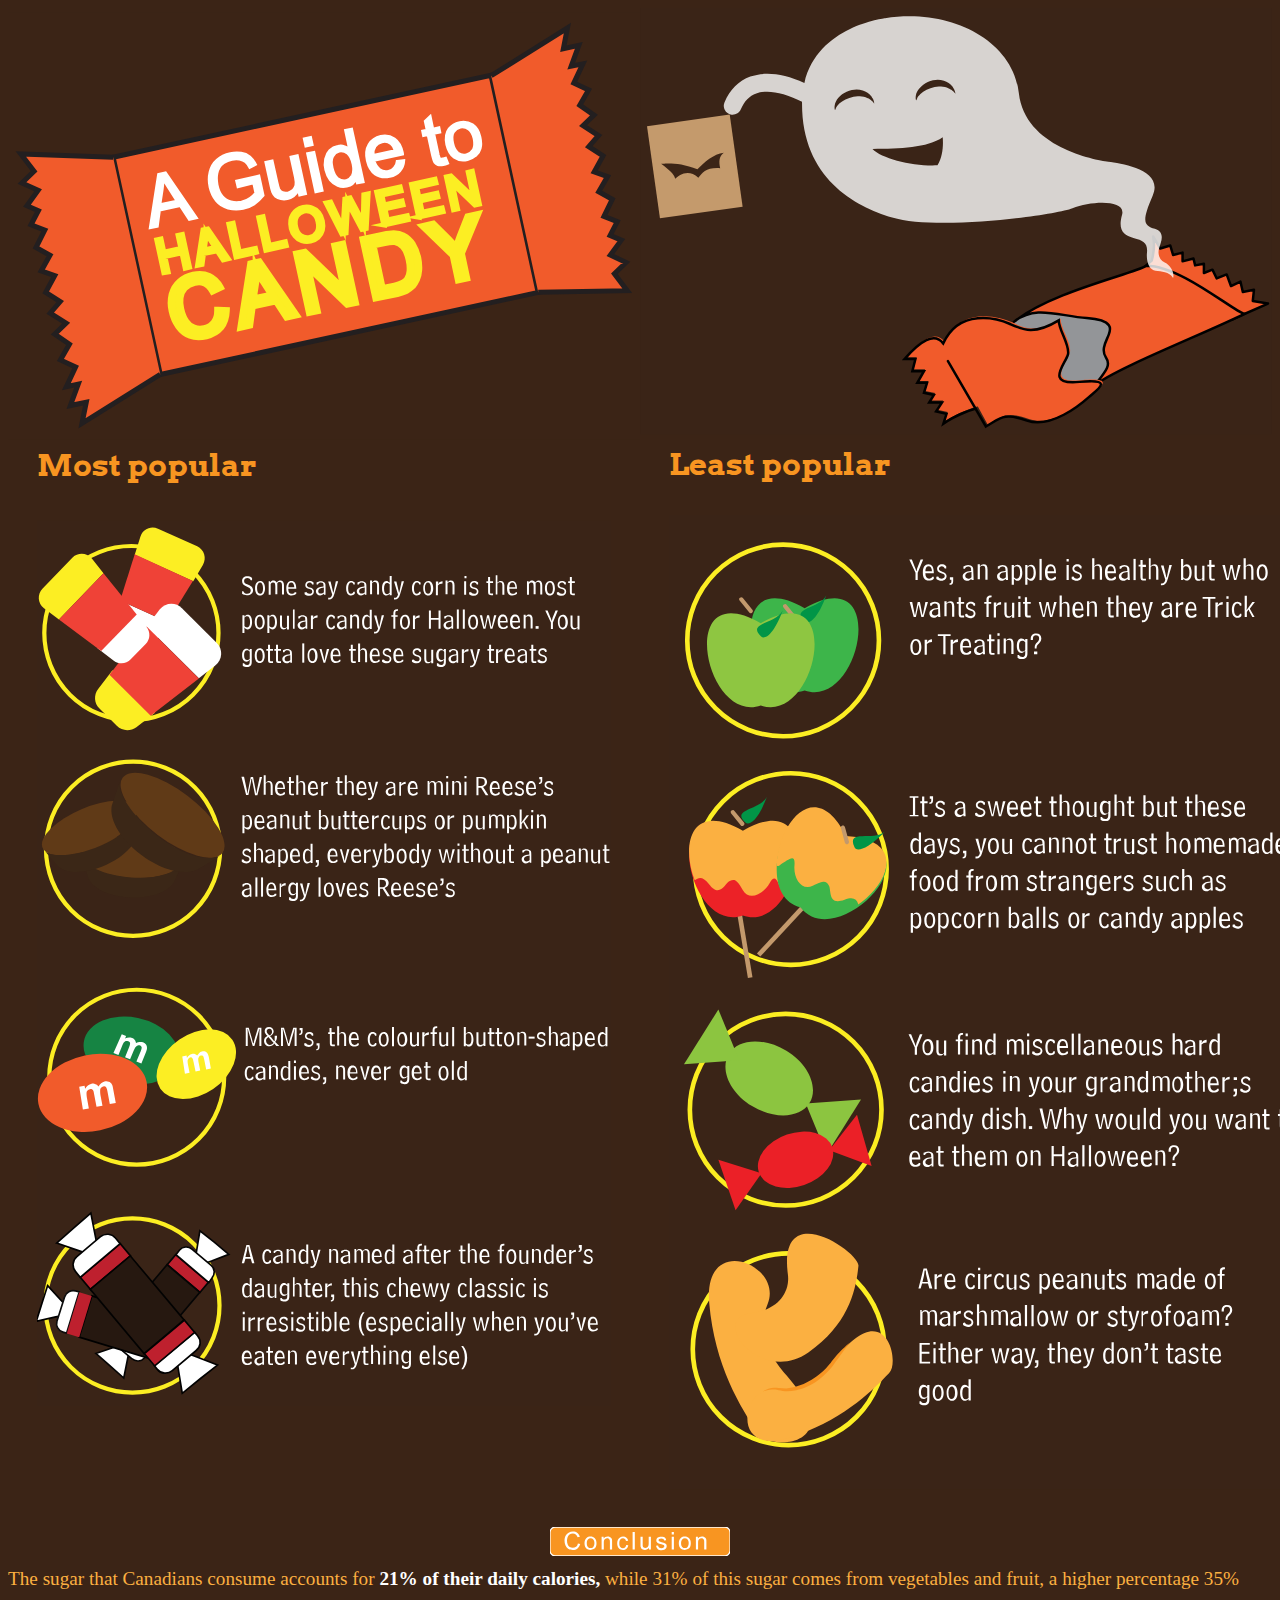
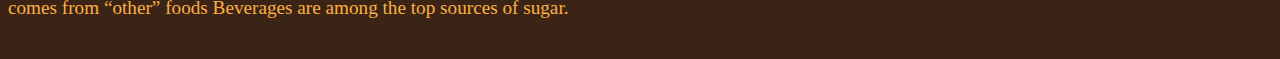
==== commit 5a507b28: "added height to the svg and added animation to the conclusion to get attention" ====
--- a/index.html
+++ b/index.html
@@ -23,438 +23,438 @@
       <div class="grid">
 
         <div class="unit xs-1 s-1 m-1 l-1">
-          <svg xmlns="http://www.w3.org/2000/svg" width="266.4" height="179.9" viewBox="0 0 266.4 179.9">
-                      <path fill="#3B2416" d="M0 0h266.4v179.9H0z"/>
-                      <path fill="#F15B2B" stroke="#231F20" stroke-width="2.118" stroke-miterlimit="10" d="M44.31 61.08l159.283-34.606 19.892 91.564-159.283 34.605z"/>
-                      <g stroke-miterlimit="10">
-                            <path fill="#FFF" stroke="#FFF" stroke-width="1.059" d="M59.9 90.8l3.5-22.6 3-.6 13.1 19-3.1.7-3.8-5.8-8.7 1.9-.9 6.8-3.1.6zm4.2-9.8l7.1-1.5-3.4-5.3c-1-1.6-1.8-2.9-2.4-4 0 1.4-.1 2.8-.3 4.2l-1 6.6z"/>
-                            <path fill="#FFF" stroke="#FFF" stroke-width="1.059" d="M96.9 73.6l-.6-2.6 9.5-2.1 1.8 8.3c-1.2 1.5-2.5 2.7-3.9 3.6-1.4.9-2.9 1.6-4.6 1.9-2.2.5-4.3.4-6.3-.1-2-.6-3.7-1.6-5-3.2-1.3-1.6-2.2-3.5-2.7-5.7s-.5-4.3 0-6.4c.5-2.1 1.5-3.8 3-5.1s3.4-2.2 5.6-2.7c1.6-.4 3.1-.4 4.6-.2 1.4.2 2.6.7 3.6 1.5.9.8 1.8 1.9 2.5 3.3l-2.5 1.3c-.6-1.1-1.2-1.9-1.8-2.4-.6-.5-1.5-.9-2.5-1.1-1-.2-2.1-.2-3.2.1-1.4.3-2.5.8-3.4 1.4-.9.6-1.6 1.3-2 2.1-.5.8-.8 1.6-.9 2.5-.3 1.5-.2 3.1.1 4.7.4 2 1.1 3.6 2.1 4.8 1 1.2 2.2 2 3.7 2.3 1.5.4 2.9.4 4.4.1 1.3-.3 2.5-.8 3.6-1.6s1.9-1.5 2.4-2.2l-.9-4.2-6.6 1.7z"/>
-                            <path fill="#FFF" stroke="#FFF" stroke-width="1.059" d="M122.9 77.1l-.5-2.4c-.9 2.1-2.4 3.4-4.6 3.9-1 .2-1.9.2-2.8 0-.9-.2-1.6-.5-2.2-1-.5-.5-1-1.1-1.3-1.9-.2-.5-.5-1.4-.7-2.5l-2.2-10.1 2.8-.6 2 9c.3 1.4.6 2.4.8 2.9.3.7.8 1.2 1.5 1.5.6.3 1.4.3 2.2.2s1.6-.6 2.2-1.1c.6-.6 1-1.3 1.2-2.1.1-.8.1-1.9-.2-3.3l-1.9-8.7 2.8-.6 3.5 16.2-2.6.6z"/>
-                            <path fill="#FFF" stroke="#FFF" stroke-width="1.059" d="M125.5 56.4l-.7-3.2 2.8-.6.7 3.2-2.8.6zm4.2 19.3l-3.5-16.2 2.8-.6 3.5 16.2-2.8.6z"/>
-                            <path fill="#FFF" stroke="#FFF" stroke-width="1.059" d="M147.2 71.9l-.4-2c-.7 1.8-2 3-4 3.4-1.3.3-2.6.2-3.8-.3-1.2-.5-2.3-1.3-3.2-2.4-.9-1.1-1.5-2.6-1.9-4.2-.4-1.6-.4-3.1-.1-4.6.3-1.4.8-2.6 1.8-3.6.9-.9 2.1-1.6 3.4-1.8 1-.2 1.9-.2 2.7.1.9.2 1.6.6 2.2 1.2l-1.7-8 2.7-.6 4.9 22.4-2.6.4zm-10.5-6.3c.5 2.1 1.2 3.5 2.3 4.4 1.1.8 2.2 1.1 3.4.9 1.2-.3 2.1-1 2.7-2.1.6-1.2.7-2.8.3-4.8-.5-2.2-1.3-3.8-2.3-4.6-1.1-.9-2.2-1.1-3.5-.9-1.2.3-2.1 1-2.7 2.2-.6 1.1-.7 2.8-.2 4.9z"/>
-                            <path fill="#FFF" stroke="#FFF" stroke-width="1.059" d="M164 62.7l2.9-.3c-.1 1.8-.6 3.2-1.7 4.4-1 1.2-2.5 2-4.3 2.4-2.4.5-4.4.2-6.1-1-1.7-1.2-2.8-3.1-3.4-5.7-.6-2.7-.4-5 .7-6.8 1.1-1.8 2.7-3 5-3.5 2.2-.5 4.1-.1 5.8 1.1 1.7 1.2 2.8 3.1 3.4 5.8 0 .2.1.4.1.7l-12.1 2.6c.5 1.8 1.3 3 2.4 3.8 1.1.8 2.3 1 3.7.7 1-.2 1.8-.7 2.4-1.4.7-.6 1.1-1.5 1.2-2.8zm-10-2.5l9.1-2c-.4-1.3-1-2.3-1.7-2.8-1.1-.9-2.4-1.2-3.8-.8-1.3.3-2.2.9-2.9 2-.7 1-.9 2.2-.7 3.6z"/>
-                            <path fill="#FFF" stroke="#FFF" stroke-width="1.059" d="M184.5 61.4l.9 2.2c-.7.3-1.3.5-1.9.6-.9.2-1.7.2-2.3 0-.6-.2-1-.5-1.3-.9-.3-.4-.6-1.4-1-3l-1.9-8.7-1.9.4-.4-2 1.9-.4-.8-3.7 2.2-2.1 1.1 5.3 2.6-.6.4 2-2.6.6 1.9 8.8c.2.7.3 1.2.4 1.4.1.2.3.3.5.4.2.1.5.1.9 0 .5-.1.8-.2 1.3-.3z"/>
-                            <path fill="#FFF" stroke="#FFF" stroke-width="1.059" d="M184.9 55.8c-.6-2.8-.3-5 1-6.7 1.1-1.4 2.5-2.3 4.4-2.7 2.1-.5 3.9-.1 5.5.9 1.6 1.1 2.7 2.8 3.2 5.2.4 1.9.5 3.5.1 4.8-.3 1.2-1 2.3-2 3.1-1 .9-2.1 1.4-3.4 1.7-2.1.5-4 .2-5.6-.9-1.6-1.1-2.6-2.9-3.2-5.4zm2.6-.6c.4 1.9 1.2 3.3 2.2 4.1 1.1.8 2.2 1 3.5.7 1.3-.3 2.2-1 2.9-2.1.6-1.2.7-2.7.3-4.7-.4-1.9-1.1-3.2-2.2-4-1.1-.8-2.2-1-3.5-.8-1.3.3-2.2 1-2.9 2.1s-.7 2.8-.3 4.7z"/>
-                            <path fill="#FCEE23" stroke="#FCEE23" stroke-width="2.118" d="M65.7 109.7l-3-13.8 1.8-.4 1.2 5.6 7.2-1.6-1.2-5.5 1.8-.4 3 13.8-1.8.4-1.4-6.5-7.2 1.6 1.4 6.5-1.8.3z"/>
-                            <path fill="#FCEE23" stroke="#FCEE23" stroke-width="2.118" d="M79.9 106.6l2.3-14.9 2-.4 8.6 12.5-2.1.5-2.5-3.8-5.8 1.2-.6 4.5-1.9.4zm2.8-6.5l4.7-1-2.3-3.5c-.7-1.1-1.2-1.9-1.6-2.6 0 .9 0 1.9-.2 2.8l-.6 4.3z"/>
-                            <path fill="#FCEE23" stroke="#FCEE23" stroke-width="2.118" d="M96.1 103.1l-3-13.8 1.8-.4 2.6 12.1 6.8-1.5.4 1.6-8.6 2z"/>
-                            <path fill="#FCEE23" stroke="#FCEE23" stroke-width="2.118" d="M108.7 100.3l-3-13.8 1.8-.4 2.6 12.1 6.8-1.5.4 1.6-8.6 2z"/>
-                            <path fill="#FCEE23" stroke="#FCEE23" stroke-width="2.118" d="M119.4 91c-.5-2.3-.3-4.2.7-5.8.9-1.6 2.4-2.5 4.3-3 1.3-.3 2.5-.2 3.6.2 1.2.4 2.1 1.1 2.9 2 .8 1 1.3 2.1 1.6 3.5.3 1.4.3 2.7 0 3.9-.3 1.2-.9 2.2-1.8 3-.9.8-2 1.3-3.2 1.6-1.3.3-2.5.2-3.7-.2-1.2-.4-2.1-1.1-2.9-2.1-.7-.8-1.2-1.9-1.5-3.1zm1.9-.4c.4 1.7 1.1 2.9 2.2 3.6 1.1.8 2.3 1 3.7.7 1.4-.3 2.4-1 3.1-2.2.7-1.2.8-2.6.4-4.4-.2-1.1-.6-2.1-1.2-2.8-.6-.8-1.3-1.3-2.1-1.6-.8-.3-1.7-.4-2.6-.2-1.3.3-2.3 1-3 2.1-.8 1.2-1 2.8-.5 4.8z"/>
-                            <path fill="#FCEE23" stroke="#FCEE23" stroke-width="2.118" d="M140.7 93.4l-6.6-13 1.9-.4 4.1 8.6 1.2 2.7c0-1.5.1-2.4.1-2.7l.6-9.9 2.2-.5 3.5 6.5c.9 1.6 1.6 3.2 2.1 4.6v-3.1l.2-9.3 1.8-.4-.8 14.6-1.8.4-5.2-9.9c-.4-.8-.7-1.3-.8-1.5 0 .7 0 1.2-.1 1.7l-.6 11.2-1.8.4z"/>
-                            <path fill="#FCEE23" stroke="#FCEE23" stroke-width="2.118" d="M158.4 89.6l-3-13.8 9.9-2.2.4 1.6-8.1 1.8.9 4.2 7.6-1.7.4 1.6-7.6 1.7 1 4.7 8.4-1.8.4 1.6-10.3 2.3z"/>
-                            <path fill="#FCEE23" stroke="#FCEE23" stroke-width="2.118" d="M173.1 86.3l-3-13.8 9.9-2.2.4 1.6-8.1 1.8.9 4.2 7.6-1.7.4 1.6-7.6 1.7 1 4.7 8.4-1.8.4 1.6-10.3 2.3z"/>
-                            <path fill="#FCEE23" stroke="#FCEE23" stroke-width="2.118" d="M187.8 83.2l-3-13.8 1.9-.4 9.6 9.2-2.3-10.8 1.7-.4 3 13.8-1.9.4-9.6-9.2 2.3 10.8-1.7.4z"/>
-                            <path fill="#FCEE23" stroke="#FCEE23" stroke-width="3.176" d="M88.5 125.7l3.4.1c-.1 2.8-.9 5.1-2.3 6.9-1.5 1.8-3.5 2.9-6 3.5-2.6.6-4.9.5-6.8-.2-1.9-.7-3.5-2-4.8-3.8-1.3-1.8-2.2-3.9-2.7-6.3-.6-2.5-.5-4.9 0-7 .6-2.1 1.6-3.8 3.2-5.2 1.6-1.4 3.4-2.3 5.6-2.8 2.4-.5 4.6-.4 6.6.5 1.9.9 3.5 2.4 4.6 4.5l-3 1.4c-1-1.7-2.1-2.8-3.3-3.3-1.3-.6-2.7-.7-4.3-.3-1.9.4-3.3 1.2-4.4 2.4-1.1 1.2-1.7 2.6-1.9 4.2-.2 1.6-.1 3.2.3 4.8.5 2.1 1.1 3.8 2.1 5.2.9 1.4 2.1 2.4 3.6 2.9 1.4.5 2.9.6 4.4.2 1.8-.4 3.2-1.2 4.2-2.6 1-1.2 1.5-3 1.5-5.1z"/>
-                            <path fill="#FCEE23" stroke="#FCEE23" stroke-width="3.176" d="M98.3 132.5l4.1-26.4 3.5-.8 15.3 22.2-3.7.8-4.4-6.8-10.2 2.2-1.1 8-3.5.8zm4.9-11.5l8.3-1.8-4-6.2c-1.2-1.9-2.2-3.4-2.8-4.7 0 1.6-.1 3.3-.3 4.9l-1.2 7.8z"/>
-                            <path fill="#FCEE23" stroke="#FCEE23" stroke-width="3.176" d="M127.1 126.3l-5.3-24.4 3.3-.7 17 16.4-4.2-19.1 3.1-.7 5.3 24.4-3.3.7-17-16.4 4.2 19.2-3.1.6z"/>
-                            <path fill="#FCEE23" stroke="#FCEE23" stroke-width="3.176" d="M155.1 120.2l-5.3-24.4 8.4-1.8c1.9-.4 3.4-.6 4.4-.6 1.5 0 2.8.3 4 1 1.5.8 2.8 2 3.8 3.5 1 1.6 1.7 3.4 2.2 5.6.4 1.9.5 3.5.4 5.1-.1 1.5-.4 2.8-.9 3.9s-1.1 2-1.7 2.7c-.7.7-1.6 1.3-2.6 1.9-1.1.5-2.4.9-3.8 1.3l-8.9 1.8zm2.6-3.6l5.2-1.1c1.6-.3 2.8-.8 3.7-1.3s1.5-1.1 1.9-1.7c.6-.9 1-2.1 1.1-3.5.1-1.4 0-3-.4-4.8-.6-2.5-1.4-4.4-2.5-5.6-1.1-1.2-2.4-1.9-3.6-2.1-.9-.1-2.4 0-4.3.4l-5.1 1.1 4 18.6z"/>
-                            <path fill="#FCEE23" stroke="#FCEE23" stroke-width="3.176" d="M189.9 112.6l-2.2-10.3-12.4-12 3.9-.9 6.4 6.3c1.2 1.2 2.3 2.4 3.4 3.6.5-1.4 1-3.1 1.7-4.9l3.2-8.2 3.8-.8-6.7 16.2 2.2 10.3-3.3.7z"/>
-                      </g>
-                      <path fill="#F15B2B" stroke="#231F20" stroke-width="2.118" stroke-miterlimit="10" d="M44.3 61.1L5.4 59.7 11 67l-5.1 4.9 6.8 3.1L8 81.5l4.8 2.1-3.1 5.9 5.8 2.3-3.7 7.3 5.9 3.3L14 109l5.7 2-3.8 7 6.1 3.9-4.2 4.9 6.7 4.2-4.8 4.6 6.2 4.3-3.8 6.6 6.4 3-3.9 8.3 5-1.1-3.3 9 6.7-1.4-1.8 8.9 33-20.6"/>
-                      <path fill="#F15B2B" stroke="#231F20" stroke-width="2.118" stroke-miterlimit="10" d="M223.5 118l37.5-.7-5.4-7.1 4.9-4.8-6.6-3.1 4.6-6.3-4.7-2 3-5.8-5.6-2.2 3.5-7.2-5.7-3.2 3.7-6.4-5.6-2 3.7-6.7-6-3.9 4.1-4.7-6.5-4.2 4.6-4.4-6-4.2 3.7-6.4-6.2-2.9 3.8-8.1-4.9 1 3.2-8.8-6.5 1.4 1.7-8.7-32.1 20.1"/>
-                    </svg>
+          <svg class="candy" xmlns="http://www.w3.org/2000/svg" width="266.4" height="179.9" viewBox="0 0 266.4 179.9">
+            <path fill="#3B2416" d="M0 0h266.4v179.9H0z"/>
+            <path fill="#F15B2B" stroke="#231F20" stroke-width="2.118" stroke-miterlimit="10" d="M44.31 61.08l159.283-34.606 19.892 91.564-159.283 34.605z"/>
+            <g stroke-miterlimit="10">
+              <path fill="#FFF" stroke="#FFF" stroke-width="1.059" d="M59.9 90.8l3.5-22.6 3-.6 13.1 19-3.1.7-3.8-5.8-8.7 1.9-.9 6.8-3.1.6zm4.2-9.8l7.1-1.5-3.4-5.3c-1-1.6-1.8-2.9-2.4-4 0 1.4-.1 2.8-.3 4.2l-1 6.6z"/>
+              <path fill="#FFF" stroke="#FFF" stroke-width="1.059" d="M96.9 73.6l-.6-2.6 9.5-2.1 1.8 8.3c-1.2 1.5-2.5 2.7-3.9 3.6-1.4.9-2.9 1.6-4.6 1.9-2.2.5-4.3.4-6.3-.1-2-.6-3.7-1.6-5-3.2-1.3-1.6-2.2-3.5-2.7-5.7s-.5-4.3 0-6.4c.5-2.1 1.5-3.8 3-5.1s3.4-2.2 5.6-2.7c1.6-.4 3.1-.4 4.6-.2 1.4.2 2.6.7 3.6 1.5.9.8 1.8 1.9 2.5 3.3l-2.5 1.3c-.6-1.1-1.2-1.9-1.8-2.4-.6-.5-1.5-.9-2.5-1.1-1-.2-2.1-.2-3.2.1-1.4.3-2.5.8-3.4 1.4-.9.6-1.6 1.3-2 2.1-.5.8-.8 1.6-.9 2.5-.3 1.5-.2 3.1.1 4.7.4 2 1.1 3.6 2.1 4.8 1 1.2 2.2 2 3.7 2.3 1.5.4 2.9.4 4.4.1 1.3-.3 2.5-.8 3.6-1.6s1.9-1.5 2.4-2.2l-.9-4.2-6.6 1.7z"/>
+              <path fill="#FFF" stroke="#FFF" stroke-width="1.059" d="M122.9 77.1l-.5-2.4c-.9 2.1-2.4 3.4-4.6 3.9-1 .2-1.9.2-2.8 0-.9-.2-1.6-.5-2.2-1-.5-.5-1-1.1-1.3-1.9-.2-.5-.5-1.4-.7-2.5l-2.2-10.1 2.8-.6 2 9c.3 1.4.6 2.4.8 2.9.3.7.8 1.2 1.5 1.5.6.3 1.4.3 2.2.2s1.6-.6 2.2-1.1c.6-.6 1-1.3 1.2-2.1.1-.8.1-1.9-.2-3.3l-1.9-8.7 2.8-.6 3.5 16.2-2.6.6z"/>
+              <path fill="#FFF" stroke="#FFF" stroke-width="1.059" d="M125.5 56.4l-.7-3.2 2.8-.6.7 3.2-2.8.6zm4.2 19.3l-3.5-16.2 2.8-.6 3.5 16.2-2.8.6z"/>
+              <path fill="#FFF" stroke="#FFF" stroke-width="1.059" d="M147.2 71.9l-.4-2c-.7 1.8-2 3-4 3.4-1.3.3-2.6.2-3.8-.3-1.2-.5-2.3-1.3-3.2-2.4-.9-1.1-1.5-2.6-1.9-4.2-.4-1.6-.4-3.1-.1-4.6.3-1.4.8-2.6 1.8-3.6.9-.9 2.1-1.6 3.4-1.8 1-.2 1.9-.2 2.7.1.9.2 1.6.6 2.2 1.2l-1.7-8 2.7-.6 4.9 22.4-2.6.4zm-10.5-6.3c.5 2.1 1.2 3.5 2.3 4.4 1.1.8 2.2 1.1 3.4.9 1.2-.3 2.1-1 2.7-2.1.6-1.2.7-2.8.3-4.8-.5-2.2-1.3-3.8-2.3-4.6-1.1-.9-2.2-1.1-3.5-.9-1.2.3-2.1 1-2.7 2.2-.6 1.1-.7 2.8-.2 4.9z"/>
+              <path fill="#FFF" stroke="#FFF" stroke-width="1.059" d="M164 62.7l2.9-.3c-.1 1.8-.6 3.2-1.7 4.4-1 1.2-2.5 2-4.3 2.4-2.4.5-4.4.2-6.1-1-1.7-1.2-2.8-3.1-3.4-5.7-.6-2.7-.4-5 .7-6.8 1.1-1.8 2.7-3 5-3.5 2.2-.5 4.1-.1 5.8 1.1 1.7 1.2 2.8 3.1 3.4 5.8 0 .2.1.4.1.7l-12.1 2.6c.5 1.8 1.3 3 2.4 3.8 1.1.8 2.3 1 3.7.7 1-.2 1.8-.7 2.4-1.4.7-.6 1.1-1.5 1.2-2.8zm-10-2.5l9.1-2c-.4-1.3-1-2.3-1.7-2.8-1.1-.9-2.4-1.2-3.8-.8-1.3.3-2.2.9-2.9 2-.7 1-.9 2.2-.7 3.6z"/>
+              <path fill="#FFF" stroke="#FFF" stroke-width="1.059" d="M184.5 61.4l.9 2.2c-.7.3-1.3.5-1.9.6-.9.2-1.7.2-2.3 0-.6-.2-1-.5-1.3-.9-.3-.4-.6-1.4-1-3l-1.9-8.7-1.9.4-.4-2 1.9-.4-.8-3.7 2.2-2.1 1.1 5.3 2.6-.6.4 2-2.6.6 1.9 8.8c.2.7.3 1.2.4 1.4.1.2.3.3.5.4.2.1.5.1.9 0 .5-.1.8-.2 1.3-.3z"/>
+              <path fill="#FFF" stroke="#FFF" stroke-width="1.059" d="M184.9 55.8c-.6-2.8-.3-5 1-6.7 1.1-1.4 2.5-2.3 4.4-2.7 2.1-.5 3.9-.1 5.5.9 1.6 1.1 2.7 2.8 3.2 5.2.4 1.9.5 3.5.1 4.8-.3 1.2-1 2.3-2 3.1-1 .9-2.1 1.4-3.4 1.7-2.1.5-4 .2-5.6-.9-1.6-1.1-2.6-2.9-3.2-5.4zm2.6-.6c.4 1.9 1.2 3.3 2.2 4.1 1.1.8 2.2 1 3.5.7 1.3-.3 2.2-1 2.9-2.1.6-1.2.7-2.7.3-4.7-.4-1.9-1.1-3.2-2.2-4-1.1-.8-2.2-1-3.5-.8-1.3.3-2.2 1-2.9 2.1s-.7 2.8-.3 4.7z"/>
+              <path fill="#FCEE23" stroke="#FCEE23" stroke-width="2.118" d="M65.7 109.7l-3-13.8 1.8-.4 1.2 5.6 7.2-1.6-1.2-5.5 1.8-.4 3 13.8-1.8.4-1.4-6.5-7.2 1.6 1.4 6.5-1.8.3z"/>
+              <path fill="#FCEE23" stroke="#FCEE23" stroke-width="2.118" d="M79.9 106.6l2.3-14.9 2-.4 8.6 12.5-2.1.5-2.5-3.8-5.8 1.2-.6 4.5-1.9.4zm2.8-6.5l4.7-1-2.3-3.5c-.7-1.1-1.2-1.9-1.6-2.6 0 .9 0 1.9-.2 2.8l-.6 4.3z"/>
+              <path fill="#FCEE23" stroke="#FCEE23" stroke-width="2.118" d="M96.1 103.1l-3-13.8 1.8-.4 2.6 12.1 6.8-1.5.4 1.6-8.6 2z"/>
+              <path fill="#FCEE23" stroke="#FCEE23" stroke-width="2.118" d="M108.7 100.3l-3-13.8 1.8-.4 2.6 12.1 6.8-1.5.4 1.6-8.6 2z"/>
+              <path fill="#FCEE23" stroke="#FCEE23" stroke-width="2.118" d="M119.4 91c-.5-2.3-.3-4.2.7-5.8.9-1.6 2.4-2.5 4.3-3 1.3-.3 2.5-.2 3.6.2 1.2.4 2.1 1.1 2.9 2 .8 1 1.3 2.1 1.6 3.5.3 1.4.3 2.7 0 3.9-.3 1.2-.9 2.2-1.8 3-.9.8-2 1.3-3.2 1.6-1.3.3-2.5.2-3.7-.2-1.2-.4-2.1-1.1-2.9-2.1-.7-.8-1.2-1.9-1.5-3.1zm1.9-.4c.4 1.7 1.1 2.9 2.2 3.6 1.1.8 2.3 1 3.7.7 1.4-.3 2.4-1 3.1-2.2.7-1.2.8-2.6.4-4.4-.2-1.1-.6-2.1-1.2-2.8-.6-.8-1.3-1.3-2.1-1.6-.8-.3-1.7-.4-2.6-.2-1.3.3-2.3 1-3 2.1-.8 1.2-1 2.8-.5 4.8z"/>
+              <path fill="#FCEE23" stroke="#FCEE23" stroke-width="2.118" d="M140.7 93.4l-6.6-13 1.9-.4 4.1 8.6 1.2 2.7c0-1.5.1-2.4.1-2.7l.6-9.9 2.2-.5 3.5 6.5c.9 1.6 1.6 3.2 2.1 4.6v-3.1l.2-9.3 1.8-.4-.8 14.6-1.8.4-5.2-9.9c-.4-.8-.7-1.3-.8-1.5 0 .7 0 1.2-.1 1.7l-.6 11.2-1.8.4z"/>
+              <path fill="#FCEE23" stroke="#FCEE23" stroke-width="2.118" d="M158.4 89.6l-3-13.8 9.9-2.2.4 1.6-8.1 1.8.9 4.2 7.6-1.7.4 1.6-7.6 1.7 1 4.7 8.4-1.8.4 1.6-10.3 2.3z"/>
+              <path fill="#FCEE23" stroke="#FCEE23" stroke-width="2.118" d="M173.1 86.3l-3-13.8 9.9-2.2.4 1.6-8.1 1.8.9 4.2 7.6-1.7.4 1.6-7.6 1.7 1 4.7 8.4-1.8.4 1.6-10.3 2.3z"/>
+              <path fill="#FCEE23" stroke="#FCEE23" stroke-width="2.118" d="M187.8 83.2l-3-13.8 1.9-.4 9.6 9.2-2.3-10.8 1.7-.4 3 13.8-1.9.4-9.6-9.2 2.3 10.8-1.7.4z"/>
+              <path fill="#FCEE23" stroke="#FCEE23" stroke-width="3.176" d="M88.5 125.7l3.4.1c-.1 2.8-.9 5.1-2.3 6.9-1.5 1.8-3.5 2.9-6 3.5-2.6.6-4.9.5-6.8-.2-1.9-.7-3.5-2-4.8-3.8-1.3-1.8-2.2-3.9-2.7-6.3-.6-2.5-.5-4.9 0-7 .6-2.1 1.6-3.8 3.2-5.2 1.6-1.4 3.4-2.3 5.6-2.8 2.4-.5 4.6-.4 6.6.5 1.9.9 3.5 2.4 4.6 4.5l-3 1.4c-1-1.7-2.1-2.8-3.3-3.3-1.3-.6-2.7-.7-4.3-.3-1.9.4-3.3 1.2-4.4 2.4-1.1 1.2-1.7 2.6-1.9 4.2-.2 1.6-.1 3.2.3 4.8.5 2.1 1.1 3.8 2.1 5.2.9 1.4 2.1 2.4 3.6 2.9 1.4.5 2.9.6 4.4.2 1.8-.4 3.2-1.2 4.2-2.6 1-1.2 1.5-3 1.5-5.1z"/>
+              <path fill="#FCEE23" stroke="#FCEE23" stroke-width="3.176" d="M98.3 132.5l4.1-26.4 3.5-.8 15.3 22.2-3.7.8-4.4-6.8-10.2 2.2-1.1 8-3.5.8zm4.9-11.5l8.3-1.8-4-6.2c-1.2-1.9-2.2-3.4-2.8-4.7 0 1.6-.1 3.3-.3 4.9l-1.2 7.8z"/>
+              <path fill="#FCEE23" stroke="#FCEE23" stroke-width="3.176" d="M127.1 126.3l-5.3-24.4 3.3-.7 17 16.4-4.2-19.1 3.1-.7 5.3 24.4-3.3.7-17-16.4 4.2 19.2-3.1.6z"/>
+              <path fill="#FCEE23" stroke="#FCEE23" stroke-width="3.176" d="M155.1 120.2l-5.3-24.4 8.4-1.8c1.9-.4 3.4-.6 4.4-.6 1.5 0 2.8.3 4 1 1.5.8 2.8 2 3.8 3.5 1 1.6 1.7 3.4 2.2 5.6.4 1.9.5 3.5.4 5.1-.1 1.5-.4 2.8-.9 3.9s-1.1 2-1.7 2.7c-.7.7-1.6 1.3-2.6 1.9-1.1.5-2.4.9-3.8 1.3l-8.9 1.8zm2.6-3.6l5.2-1.1c1.6-.3 2.8-.8 3.7-1.3s1.5-1.1 1.9-1.7c.6-.9 1-2.1 1.1-3.5.1-1.4 0-3-.4-4.8-.6-2.5-1.4-4.4-2.5-5.6-1.1-1.2-2.4-1.9-3.6-2.1-.9-.1-2.4 0-4.3.4l-5.1 1.1 4 18.6z"/>
+              <path fill="#FCEE23" stroke="#FCEE23" stroke-width="3.176" d="M189.9 112.6l-2.2-10.3-12.4-12 3.9-.9 6.4 6.3c1.2 1.2 2.3 2.4 3.4 3.6.5-1.4 1-3.1 1.7-4.9l3.2-8.2 3.8-.8-6.7 16.2 2.2 10.3-3.3.7z"/>
+            </g>
+            <path fill="#F15B2B" stroke="#231F20" stroke-width="2.118" stroke-miterlimit="10" d="M44.3 61.1L5.4 59.7 11 67l-5.1 4.9 6.8 3.1L8 81.5l4.8 2.1-3.1 5.9 5.8 2.3-3.7 7.3 5.9 3.3L14 109l5.7 2-3.8 7 6.1 3.9-4.2 4.9 6.7 4.2-4.8 4.6 6.2 4.3-3.8 6.6 6.4 3-3.9 8.3 5-1.1-3.3 9 6.7-1.4-1.8 8.9 33-20.6"/>
+            <path fill="#F15B2B" stroke="#231F20" stroke-width="2.118" stroke-miterlimit="10" d="M223.5 118l37.5-.7-5.4-7.1 4.9-4.8-6.6-3.1 4.6-6.3-4.7-2 3-5.8-5.6-2.2 3.5-7.2-5.7-3.2 3.7-6.4-5.6-2 3.7-6.7-6-3.9 4.1-4.7-6.5-4.2 4.6-4.4-6-4.2 3.7-6.4-6.2-2.9 3.8-8.1-4.9 1 3.2-8.8-6.5 1.4 1.7-8.7-32.1 20.1"/>
+          </svg>
         </div>
 
         <div class="unit s-1 m-1 l-1 gutter">
-          <h2 class="unit1">Most popular</h2>
+         <h2 class="unit1">Most popular</h2>
         </div>
 
         <div class="unit xs-1 s-1 m-1 l-1 gutter">
           <svg class="candy" xmlns="http://www.w3.org/2000/svg" width="172.8" height="266.4" viewBox="0 0 172.8 266.4">
-                      <path fill="#3A2417" stroke="#000" stroke-miterlimit="10" d="M0 0h172.8v266.4H0z"/>
-                      <path fill="none" d="M61.3 16.7h118.5v43.4H61.3z"/>
-                      <path fill="#FFF" d="M62.1 21.4c.2.5.6.7 1.1.7.7 0 1.1-.4 1.1-1 0-.7-.5-.9-1.4-1.3-.8-.4-1.2-.8-1.2-1.6s.6-1.4 1.5-1.4c.6 0 1 .1 1.5.5v.7h-.4c-.2-.5-.6-.7-1-.7-.6 0-1 .4-1 .9s.3.8.9 1c.5.2 1 .4 1.3.7.3.3.5.7.5 1.1 0 .9-.7 1.5-1.9 1.5-.5 0-.9-.1-1.4-.4v-.8h.4z"/>
-                      <path fill="#FFF" d="M68.6 20.4c0 1.4-.6 2.2-1.5 2.2s-1.5-.8-1.5-2.2c0-1.3.6-2.2 1.5-2.2s1.5.8 1.5 2.2zm-2.4-.1c0 1.2.3 1.8.9 1.8.6 0 .9-.6.9-1.7s-.4-1.7-.9-1.7-.9.6-.9 1.6z"/>
-                      <path fill="#FFF" d="M70.1 18.3v.3h.1c.2-.3.5-.5.9-.5s.7.2 1 .6c.4-.4.7-.6 1.1-.6.7 0 1.1.5 1.1 1.4v2.8h-.6v-2.6c0-.8-.1-1.2-.7-1.2-.3 0-.6.1-.7.4v3.3h-.6V20c0-.9-.1-1.3-.6-1.3-.3 0-.6.1-.8.4v3.3h-.6v-4.1h.4z"/>
-                      <path fill="#FFF" d="M75.6 20.6v.1c0 .9.4 1.4 1 1.4.4 0 .8-.2.9-.5h.5v.5c-.4.4-.8.5-1.4.5-1.1 0-1.6-.7-1.6-2.2 0-1.4.6-2.2 1.5-2.2 1 0 1.5.8 1.5 2.2v.2h-2.4zm1.8-.5c0-.9-.4-1.4-.9-1.4-.6 0-.9.5-.9 1.4h1.8z"/>
-                      <path fill="#FFF" d="M81 21.5c.2.4.5.6 1 .6s.8-.3.8-.7c0-.6-.5-.6-1.3-.9-.5-.2-.8-.6-.8-1.1 0-.7.6-1.2 1.3-1.2.4 0 .8.1 1.2.5v.6h-.4c-.2-.4-.5-.6-.8-.6-.4 0-.8.3-.8.7 0 .4.3.6.9.8.8.2 1.2.6 1.2 1.2 0 .7-.5 1.3-1.4 1.3-.5 0-1-.2-1.4-.5v-.6h.5z"/>
-                      <path fill="#FFF" d="M86.9 22.4h-.6v-.3h-.1c-.3.3-.6.5-1 .5-.7 0-1.3-.5-1.3-1.2 0-.9.8-1.4 2.3-1.5v-.3c0-.7-.2-.9-.8-.9-.4 0-.7.2-.9.6h-.4v-.6c.4-.2.8-.4 1.3-.4s.9.2 1.2.5c.2.3.2.6.2 1.3v2.3zm-.6-2.2c-1.2.1-1.7.5-1.7 1.1 0 .4.3.7.8.7.3 0 .6-.1.9-.4v-1.4z"/>
-                      <path fill="#FFF" d="M88.3 18.3l.8 3.4h.1l.7-3.4h.7l-1.2 4c-.3 1-.7 1.5-1.6 1.5h-.2v-.5h.2c.6 0 .8-.3 1-1l-1.2-3.9h.7z"/>
-                      <path fill="#FFF" d="M95.2 19.3c-.1-.4-.4-.6-.7-.6-.5 0-.9.6-.9 1.7s.3 1.7.9 1.7c.3 0 .6-.2.7-.6h.4v.6c-.3.4-.7.5-1.1.5-.9 0-1.5-.8-1.5-2.2 0-1.4.6-2.2 1.5-2.2.4 0 .8.2 1.1.5v.6h-.4z"/>
-                      <path fill="#FFF" d="M99.2 22.4h-.6v-.3h-.1c-.3.3-.6.5-1 .5-.7 0-1.3-.5-1.3-1.2 0-.9.8-1.4 2.3-1.5v-.3c0-.7-.2-.9-.8-.9-.4 0-.7.2-.9.6h-.4v-.6c.4-.2.8-.4 1.3-.4s.9.2 1.2.5c.2.3.2.6.2 1.3v2.3zm-.6-2.2c-1.2.1-1.7.5-1.7 1.1 0 .4.3.7.8.7.3 0 .6-.1.9-.4v-1.4z"/>
-                      <path fill="#FFF" d="M100.8 18.3v.3h.1c.2-.3.5-.5.9-.5.8 0 1.1.5 1.1 1.4v2.8h-.6v-2.6c0-.8-.1-1.2-.7-1.2-.3 0-.6.1-.8.4v3.3h-.6v-4.1h.6z"/>
-                      <path fill="#FFF" d="M106.1 22.1c-.3.3-.6.5-1 .5-.8 0-1.3-.8-1.3-2.2 0-1.3.5-2.2 1.3-2.2.4 0 .6.2.9.5h.1v-2h.6v5.8h-.6v-.4zm0-2.9c-.3-.3-.5-.4-.8-.4-.6 0-.9.6-.9 1.7s.3 1.7.9 1.7c.3 0 .5-.2.8-.4v-2.6z"/>
-                      <path fill="#FFF" d="M108.1 18.3l.8 3.4h.1l.7-3.4h.7l-1.2 4c-.3 1-.7 1.5-1.6 1.5h-.2v-.5h.2c.6 0 .8-.3 1-1l-1.2-3.9h.7z"/>
-                      <path fill="#FFF" d="M115 19.3c-.1-.4-.4-.6-.7-.6-.5 0-.9.6-.9 1.7s.3 1.7.9 1.7c.3 0 .6-.2.7-.6h.4v.6c-.3.4-.7.5-1.1.5-.9 0-1.5-.8-1.5-2.2 0-1.4.6-2.2 1.5-2.2.4 0 .8.2 1.1.5v.6h-.4z"/>
-                      <path fill="#FFF" d="M119.2 20.4c0 1.4-.6 2.2-1.5 2.2s-1.5-.8-1.5-2.2c0-1.3.6-2.2 1.5-2.2s1.5.8 1.5 2.2zm-2.5-.1c0 1.2.3 1.8.9 1.8.6 0 .9-.6.9-1.7s-.4-1.7-.9-1.7-.9.6-.9 1.6z"/>
-                      <path fill="#FFF" d="M120.7 18.3v.3c0 .1 0 .3-.1.4l.1.1c.2-.5.8-.8 1.3-.8v.7c-.6 0-1 .2-1.4.6v2.9h-.6v-4.1h.7z"/>
-                      <path fill="#FFF" d="M123.5 18.3v.3h.1c.2-.3.5-.5.9-.5.8 0 1.1.5 1.1 1.4v2.8h-.6v-2.6c0-.8-.1-1.2-.7-1.2-.3 0-.6.1-.8.4v3.3h-.6v-4.1h.6z"/>
-                      <path fill="#FFF" d="M129.2 16.7v.7h-.6v-.7h.6zm-.1 1.6v4.1h-.6v-4.1h.6z"/>
-                      <path fill="#FFF" d="M130.5 21.5c.2.4.5.6 1 .6s.8-.3.8-.7c0-.6-.5-.6-1.3-.9-.5-.2-.8-.6-.8-1.1 0-.7.6-1.2 1.3-1.2.4 0 .8.1 1.2.5v.6h-.4c-.2-.4-.5-.6-.8-.6-.4 0-.8.3-.8.7 0 .4.3.6.9.8.8.2 1.2.6 1.2 1.2 0 .7-.5 1.3-1.4 1.3-.5 0-1-.2-1.4-.5v-.6h.5z"/>
-                      <path fill="#FFF" d="M137.2 18.3v.5h-.9v2.6c0 .6 0 .6.5.6h.4v.5h-.6c-.8 0-.9-.3-.9-1.3v-2.4h-.5v-.5h.5V17h.6v1.3h.9z"/>
-                      <path fill="#FFF" d="M138.5 16.7v2h.1c.2-.3.5-.5.9-.5.7 0 1.1.5 1.1 1.4v2.8h-.6v-2.6c0-.8-.1-1.2-.7-1.2-.3 0-.6.1-.8.4v3.3h-.5v-5.8h.5z"/>
-                      <path fill="#FFF" d="M142.1 20.6v.1c0 .9.4 1.4 1 1.4.4 0 .8-.2.9-.5h.4v.5c-.4.4-.8.5-1.4.5-1.1 0-1.6-.7-1.6-2.2 0-1.4.6-2.2 1.5-2.2 1 0 1.5.8 1.5 2.2v.2h-2.3zm1.8-.5c0-.9-.4-1.4-.9-1.4-.6 0-.9.5-.9 1.4h1.8z"/>
-                      <path fill="#FFF" d="M147.9 18.3v.3h.1c.2-.3.5-.5.9-.5s.7.2 1 .6c.4-.4.7-.6 1-.6.7 0 1.1.5 1.1 1.4v2.8h-.6v-2.6c0-.8-.1-1.2-.7-1.2-.3 0-.5.1-.7.4v3.3h-.6V20c0-.9-.1-1.3-.6-1.3-.3 0-.5.1-.8.4v3.3h-.6v-4.1h.5z"/>
-                      <path fill="#FFF" d="M155.8 20.4c0 1.4-.6 2.2-1.5 2.2s-1.5-.8-1.5-2.2c0-1.3.6-2.2 1.5-2.2 1 0 1.5.8 1.5 2.2zm-2.4-.1c0 1.2.3 1.8.9 1.8.6 0 .9-.6.9-1.7s-.4-1.7-.9-1.7-.9.6-.9 1.6z"/>
-                      <path fill="#FFF" d="M156.9 21.5c.2.4.5.6 1 .6s.8-.3.8-.7c0-.6-.5-.6-1.3-.9-.5-.2-.8-.6-.8-1.1 0-.7.5-1.2 1.3-1.2.4 0 .8.1 1.2.5v.6h-.4c-.2-.4-.5-.6-.8-.6-.4 0-.8.3-.8.7 0 .4.3.6.9.8.8.2 1.2.6 1.2 1.2 0 .7-.5 1.3-1.4 1.3-.5 0-1-.2-1.4-.5v-.6h.5z"/>
-                      <path fill="#FFF" d="M161.8 18.3v.5h-.9v2.6c0 .6 0 .6.5.6h.4v.5h-.6c-.8 0-.9-.3-.9-1.3v-2.4h-.5v-.5h.5V17h.6v1.3h.9z"/>
-                      <path fill="#FFF" d="M62.4 28.5v.4h.1c.2-.3.5-.5.9-.5.8 0 1.3.8 1.3 2.2 0 1.3-.5 2.2-1.3 2.2-.4 0-.7-.2-.9-.5h-.1v1.6h-.6v-5.4h.6zm0 3.3c.3.3.5.4.8.4.6 0 .9-.6.9-1.7s-.3-1.7-.9-1.7c-.3 0-.5.1-.8.4v2.6z"/>
-                      <path fill="#FFF" d="M68.5 30.6c0 1.4-.6 2.2-1.5 2.2s-1.5-.8-1.5-2.2c0-1.3.6-2.2 1.5-2.2s1.5.8 1.5 2.2zm-2.4-.1c0 1.2.3 1.8.9 1.8.6 0 .9-.6.9-1.7s-.4-1.7-.9-1.7-.9.5-.9 1.6z"/>
-                      <path fill="#FFF" d="M69.9 28.5v.4h.1c.2-.3.5-.5.9-.5.8 0 1.3.8 1.3 2.2 0 1.3-.5 2.2-1.3 2.2-.4 0-.7-.2-.9-.5h-.1v1.6h-.6v-5.4h.6zm0 3.3c.3.3.5.4.8.4.6 0 .9-.6.9-1.7s-.3-1.7-.9-1.7c-.3 0-.5.1-.8.4v2.6z"/>
-                      <path fill="#FFF" d="M75.2 32.6v-.3h-.1c-.2.3-.5.5-.9.5-.5 0-.9-.2-1-.7-.1-.2-.1-.6-.1-1.1v-2.4h.6v2.6c0 .8.1 1.2.7 1.2.3 0 .6-.1.8-.4v-3.3h.6v4.1h-.6z"/>
-                      <path fill="#FFF" d="M77.5 26.8v5.8H77v-5.8h.5z"/>
-                      <path fill="#FFF" d="M81.4 32.6h-.6v-.3h-.1c-.3.3-.6.5-1 .5-.7 0-1.3-.5-1.3-1.2 0-.9.8-1.4 2.3-1.5v-.3c0-.7-.2-.9-.8-.9-.4 0-.7.2-.9.6h-.4v-.6c.4-.2.8-.4 1.3-.4s.9.2 1.2.5c.2.3.2.6.2 1.3v2.3zm-.6-2.2c-1.2.1-1.7.5-1.7 1.1 0 .4.3.7.8.7.3 0 .6-.1.9-.4v-1.4z"/>
-                      <path fill="#FFF" d="M83.1 28.5v.3c0 .1 0 .3-.1.4l.1.1c.2-.5.8-.8 1.3-.8v.7c-.6 0-1 .2-1.4.6v2.9h-.6v-4.1h.7z"/>
-                      <path fill="#FFF" d="M89.2 29.5c-.1-.4-.4-.6-.7-.6-.5 0-.9.6-.9 1.7s.3 1.7.9 1.7c.3 0 .6-.2.7-.6h.4v.6c-.3.4-.7.5-1.1.5-.9 0-1.5-.8-1.5-2.2 0-1.4.6-2.2 1.5-2.2.4 0 .8.2 1.1.5v.6h-.4z"/>
-                      <path fill="#FFF" d="M93.2 32.6h-.6v-.3h-.1c-.3.3-.6.5-1 .5-.7 0-1.3-.5-1.3-1.2 0-.9.8-1.4 2.3-1.5v-.3c0-.7-.2-.9-.8-.9-.4 0-.7.2-.9.6h-.4v-.6c.4-.2.8-.4 1.3-.4s.9.2 1.2.5c.2.3.2.6.2 1.3v2.3zm-.6-2.2c-1.2.1-1.7.5-1.7 1.1 0 .4.3.7.8.7.3 0 .6-.1.9-.4v-1.4z"/>
-                      <path fill="#FFF" d="M94.8 28.5v.3h.1c.2-.3.5-.5.9-.5.8 0 1.1.5 1.1 1.4v2.8h-.6V30c0-.8-.1-1.2-.7-1.2-.3 0-.6.1-.8.4v3.3h-.6v-4.1h.6z"/>
-                      <path fill="#FFF" d="M100.1 32.3c-.3.3-.6.5-1 .5-.8 0-1.3-.8-1.3-2.2 0-1.3.5-2.2 1.3-2.2.4 0 .6.2.9.5h.1v-2h.6v5.8h-.6v-.4zm0-3c-.3-.3-.5-.4-.8-.4-.6 0-.9.6-.9 1.7s.3 1.7.9 1.7c.3 0 .5-.2.8-.4v-2.6z"/>
-                      <path fill="#FFF" d="M102.1 28.5l.8 3.4h.1l.7-3.4h.7l-1.2 4c-.3 1-.7 1.5-1.6 1.5h-.2v-.5h.2c.6 0 .8-.3 1-1l-1.2-3.9h.7z"/>
-                      <path fill="#FFF" d="M106.6 29v-.5h.6V28c0-.9.3-1.3 1.2-1.3h.2v.5h-.1c-.5 0-.7.2-.7.7v.6h.7v.5h-.7v3.6h-.6V29h-.6z"/>
-                      <path fill="#FFF" d="M112.2 30.6c0 1.4-.6 2.2-1.5 2.2s-1.5-.8-1.5-2.2c0-1.3.6-2.2 1.5-2.2 1 0 1.5.8 1.5 2.2zm-2.4-.1c0 1.2.3 1.8.9 1.8.6 0 .9-.6.9-1.7s-.4-1.7-.9-1.7-.9.5-.9 1.6z"/>
-                      <path fill="#FFF" d="M113.8 28.5v.3c0 .1 0 .3-.1.4l.1.1c.2-.5.8-.8 1.3-.8v.7c-.6 0-1 .2-1.4.6v2.9h-.6v-4.1h.7z"/>
-                      <path fill="#FFF" d="M118.5 27.1v2.3h2.3v-2.3h.6v5.5h-.6v-2.7h-2.3v2.7h-.6v-5.5h.6z"/>
-                      <path fill="#FFF" d="M125.3 32.6h-.6v-.3h-.1c-.3.3-.6.5-1 .5-.7 0-1.3-.5-1.3-1.2 0-.9.8-1.4 2.3-1.5v-.3c0-.7-.2-.9-.8-.9-.4 0-.7.2-.9.6h-.4v-.6c.4-.2.8-.4 1.3-.4s.9.2 1.2.5c.2.3.2.6.2 1.3v2.3zm-.6-2.2c-1.2.1-1.7.5-1.7 1.1 0 .4.3.7.8.7.3 0 .6-.1.9-.4v-1.4z"/>
-                      <path fill="#FFF" d="M126.9 26.8v5.8h-.6v-5.8h.6z"/>
-                      <path fill="#FFF" d="M128.7 26.8v5.8h-.6v-5.8h.6z"/>
-                      <path fill="#FFF" d="M132.7 30.6c0 1.4-.6 2.2-1.5 2.2s-1.5-.8-1.5-2.2c0-1.3.6-2.2 1.5-2.2s1.5.8 1.5 2.2zm-2.4-.1c0 1.2.3 1.8.9 1.8.6 0 .9-.6.9-1.7s-.4-1.7-.9-1.7-.9.5-.9 1.6z"/>
-                      <path fill="#FFF" d="M133.9 28.5l.7 3.5h.1l.7-3.5h.6l.7 3.5h.1l.7-3.5h.7l-1.2 4.1h-.6l-.7-3.2h-.1l-.7 3.2h-.6l-1.1-4.1h.7z"/>
-                      <path fill="#FFF" d="M139.3 30.7v.1c0 .9.4 1.4 1 1.4.4 0 .8-.2.9-.5h.4v.5c-.4.4-.8.5-1.4.5-1.1 0-1.6-.7-1.6-2.2 0-1.4.6-2.2 1.5-2.2 1 0 1.5.8 1.5 2.2v.2h-2.3zm1.8-.4c0-.9-.4-1.4-.9-1.4-.6 0-.9.5-.9 1.4h1.8z"/>
-                      <path fill="#FFF" d="M143 30.7v.1c0 .9.4 1.4 1 1.4.4 0 .8-.2.9-.5h.4v.5c-.4.4-.8.5-1.4.5-1.1 0-1.6-.7-1.6-2.2 0-1.4.6-2.2 1.5-2.2 1 0 1.5.8 1.5 2.2v.2H143zm1.8-.4c0-.9-.4-1.4-.9-1.4-.6 0-.9.5-.9 1.4h1.8z"/>
-                      <path fill="#FFF" d="M147 28.5v.3h.1c.2-.3.5-.5.9-.5.8 0 1.1.5 1.1 1.4v2.8h-.6V30c0-.8-.1-1.2-.7-1.2-.3 0-.6.1-.8.4v3.3h-.6v-4.1h.6z"/>
-                      <path fill="#FFF" d="M150 31.8h.9v.8h-.9v-.8z"/>
-                      <path fill="#FFF" d="M152.9 27.1h.7l.8 2c.1.3.3.6.4 1.1h.1c.1-.5.2-.9.3-1.1l.8-2h.7l-1.5 3.6v2h-.6v-2l-1.7-3.6z"/>
-                      <path fill="#FFF" d="M159.7 30.6c0 1.4-.6 2.2-1.5 2.2s-1.5-.8-1.5-2.2c0-1.3.6-2.2 1.5-2.2s1.5.8 1.5 2.2zm-2.5-.1c0 1.2.3 1.8.9 1.8.6 0 .9-.6.9-1.7s-.4-1.7-.9-1.7-.9.5-.9 1.6z"/>
-                      <path fill="#FFF" d="M162.6 32.6v-.3h-.1c-.2.3-.5.5-.9.5-.5 0-.9-.2-1-.7-.1-.2-.1-.6-.1-1.1v-2.4h.6v2.6c0 .8.1 1.2.7 1.2.3 0 .6-.1.8-.4v-3.3h.6v4.1h-.6z"/>
-                      <path fill="#FFF" d="M64.6 42.6c0 1.1-.5 1.5-1.4 1.5-.5 0-.9-.1-1.3-.4V43h.4c.2.4.4.5.9.5.7 0 .8-.4.8-1.3V42h-.1c-.2.3-.5.5-.9.5-.8 0-1.3-.7-1.3-1.9 0-1.3.5-2 1.3-2 .4 0 .7.2.9.5h.1v-.4h.6v3.9zm-.6-3.1c-.3-.3-.5-.4-.8-.4-.6 0-.9.5-.9 1.4 0 1 .3 1.5.9 1.5.3 0 .6-.1.8-.4v-2.1z"/>
-                      <path fill="#FFF" d="M68.5 40.7c0 1.4-.6 2.2-1.5 2.2s-1.5-.8-1.5-2.2c0-1.3.6-2.2 1.5-2.2s1.5.8 1.5 2.2zm-2.4-.1c0 1.2.3 1.8.9 1.8.6 0 .9-.6.9-1.7S67.5 39 67 39s-.9.6-.9 1.6z"/>
-                      <path fill="#FFF" d="M71 38.7v.5h-.9v2.6c0 .6 0 .6.5.6h.4v.5h-.6c-.8 0-.9-.3-.9-1.3v-2.4H69v-.5h.5v-1.3h.6v1.3h.9z"/>
-                      <path fill="#FFF" d="M73.4 38.7v.5h-.9v2.6c0 .6 0 .6.5.6h.4v.5h-.6c-.8 0-.9-.3-.9-1.3v-2.4h-.5v-.5h.5v-1.3h.6v1.3h.9z"/>
-                      <path fill="#FFF" d="M76.8 42.8h-.6v-.3h-.1c-.3.3-.6.5-1 .5-.7 0-1.3-.5-1.3-1.2 0-.9.8-1.4 2.3-1.5V40c0-.7-.2-.9-.8-.9-.4 0-.7.2-.9.6H74v-.6c.4-.2.8-.4 1.3-.4s.9.2 1.2.5c.2.3.2.6.2 1.3v2.3zm-.6-2.2c-1.2.1-1.7.5-1.7 1.1 0 .4.3.7.8.7.3 0 .6-.1.9-.4v-1.4z"/>
-                      <path fill="#FFF" d="M80.4 37v5.8h-.6V37h.6z"/>
-                      <path fill="#FFF" d="M84.4 40.7c0 1.4-.6 2.2-1.5 2.2s-1.5-.8-1.5-2.2c0-1.3.6-2.2 1.5-2.2s1.5.8 1.5 2.2zm-2.5-.1c0 1.2.3 1.8.9 1.8.6 0 .9-.6.9-1.7s-.4-1.7-.9-1.7-.9.6-.9 1.6z"/>
-                      <path fill="#FFF" d="M85.6 38.7l.6 2.3c.1.3.1.6.2 1.1h.1c.1-.6.2-1 .2-1.1l.5-2.3h.7l-1.2 4.1h-.5L85 38.7h.6z"/>
-                      <path fill="#FFF" d="M89 40.9v.1c0 .9.4 1.4 1 1.4.4 0 .8-.2.9-.5h.4v.5c-.4.4-.8.5-1.4.5-1.1 0-1.6-.7-1.6-2.2 0-1.4.6-2.2 1.5-2.2 1 0 1.5.8 1.5 2.2v.2H89zm1.8-.5c0-.9-.4-1.4-.9-1.4-.6 0-.9.5-.9 1.4h1.8z"/>
-                      <path fill="#FFF" d="M95.9 38.7v.5H95v2.6c0 .6 0 .6.5.6h.4v.5h-.6c-.8 0-.9-.3-.9-1.3v-2.4h-.5v-.5h.5v-1.3h.6v1.3h.9z"/>
-                      <path fill="#FFF" d="M97.2 37v2h.1c.2-.3.5-.5.9-.5.7 0 1.1.5 1.1 1.4v2.8h-.6v-2.6c0-.8-.1-1.2-.7-1.2-.3 0-.6.1-.8.4v3.3h-.6V37h.6z"/>
-                      <path fill="#FFF" d="M100.8 40.9v.1c0 .9.4 1.4 1 1.4.4 0 .8-.2.9-.5h.4v.5c-.4.4-.8.5-1.4.5-1.1 0-1.6-.7-1.6-2.2 0-1.4.6-2.2 1.5-2.2 1 0 1.5.8 1.5 2.2v.2h-2.3zm1.8-.5c0-.9-.4-1.4-.9-1.4-.6 0-.9.5-.9 1.4h1.8z"/>
-                      <path fill="#FFF" d="M104.3 41.8c.2.4.5.6 1 .6s.8-.3.8-.7c0-.6-.5-.6-1.3-.9-.5-.2-.8-.6-.8-1.1 0-.7.6-1.2 1.3-1.2.4 0 .8.1 1.2.5v.6h-.4c-.2-.4-.5-.6-.8-.6-.4 0-.8.3-.8.7 0 .4.3.6.9.8.8.2 1.2.6 1.2 1.2 0 .7-.5 1.3-1.4 1.3-.5 0-1-.2-1.4-.5v-.6h.5z"/>
-                      <path fill="#FFF" d="M107.9 40.9v.1c0 .9.4 1.4 1 1.4.4 0 .8-.2.9-.5h.4v.5c-.4.4-.8.5-1.4.5-1.1 0-1.6-.7-1.6-2.2 0-1.4.6-2.2 1.5-2.2 1 0 1.5.8 1.5 2.2v.2h-2.3zm1.8-.5c0-.9-.4-1.4-.9-1.4-.6 0-.9.5-.9 1.4h1.8z"/>
-                      <path fill="#FFF" d="M113.3 41.8c.2.4.5.6 1 .6s.8-.3.8-.7c0-.6-.5-.6-1.3-.9-.5-.2-.8-.6-.8-1.1 0-.7.6-1.2 1.3-1.2.4 0 .8.1 1.2.5v.6h-.4c-.2-.4-.5-.6-.8-.6-.4 0-.8.3-.8.7 0 .4.3.6.9.8.8.2 1.2.6 1.2 1.2 0 .7-.5 1.3-1.4 1.3-.5 0-1-.2-1.4-.5v-.6h.5z"/>
-                      <path fill="#FFF" d="M118.6 42.8v-.3h-.1c-.2.3-.5.5-.9.5-.5 0-.9-.2-1-.7-.1-.2-.1-.6-.1-1.1v-2.4h.6v2.6c0 .8.1 1.2.7 1.2.3 0 .6-.1.8-.4v-3.3h.6V43h-.6z"/>
-                      <path fill="#FFF" d="M123 42.6c0 1.1-.5 1.5-1.4 1.5-.5 0-.9-.1-1.3-.4V43h.4c.2.4.4.5.9.5.7 0 .8-.4.8-1.3V42h-.1c-.2.3-.5.5-.9.5-.8 0-1.3-.7-1.3-1.9 0-1.3.5-2 1.3-2 .4 0 .7.2.9.5h.1v-.4h.6v3.9zm-.5-3.1c-.3-.3-.5-.4-.8-.4-.6 0-.9.5-.9 1.4 0 1 .3 1.5.9 1.5.3 0 .6-.1.8-.4v-2.1z"/>
-                      <path fill="#FFF" d="M126.8 42.8h-.6v-.3h-.1c-.3.3-.6.5-1 .5-.7 0-1.3-.5-1.3-1.2 0-.9.8-1.4 2.3-1.5V40c0-.7-.2-.9-.8-.9-.4 0-.7.2-.9.6h-.4v-.6c.4-.2.8-.4 1.3-.4s.9.2 1.2.5c.2.3.2.6.2 1.3v2.3zm-.6-2.2c-1.2.1-1.7.5-1.7 1.1 0 .4.3.7.8.7.3 0 .6-.1.9-.4v-1.4z"/>
-                      <path fill="#FFF" d="M128.5 38.7v.3c0 .1 0 .3-.1.4l.1.1c.2-.5.8-.8 1.3-.8v.7c-.6 0-1 .2-1.4.6v2.9h-.6v-4.1h.7z"/>
-                      <path fill="#FFF" d="M131 38.7l.8 3.4h.1l.7-3.4h.7l-1.2 4c-.3 1-.7 1.5-1.6 1.5h-.2v-.5h.2c.6 0 .8-.3 1-1l-1.2-3.9h.7z"/>
-                      <path fill="#FFF" d="M137.5 38.7v.5h-.9v2.6c0 .6 0 .6.5.6h.4v.5h-.6c-.8 0-.9-.3-.9-1.3v-2.4h-.5v-.5h.5v-1.3h.6v1.3h.9z"/>
-                      <path fill="#FFF" d="M138.8 38.7v.3c0 .1 0 .3-.1.4l.1.1c.2-.5.8-.8 1.3-.8v.7c-.6 0-1 .2-1.4.6v2.9h-.6v-4.1h.7z"/>
-                      <path fill="#FFF" d="M141.4 40.9v.1c0 .9.4 1.4 1 1.4.4 0 .8-.2.9-.5h.4v.5c-.4.4-.8.5-1.4.5-1.1 0-1.6-.7-1.6-2.2 0-1.4.6-2.2 1.5-2.2 1 0 1.5.8 1.5 2.2v.2h-2.3zm1.8-.5c0-.9-.4-1.4-.9-1.4-.6 0-.9.5-.9 1.4h1.8z"/>
-                      <path fill="#FFF" d="M147.5 42.8h-.6v-.3h-.1c-.3.3-.6.5-1 .5-.7 0-1.3-.5-1.3-1.2 0-.9.8-1.4 2.3-1.5V40c0-.7-.2-.9-.8-.9-.4 0-.7.2-.9.6h-.4v-.6c.4-.2.8-.4 1.3-.4s.9.2 1.2.5c.2.3.2.6.2 1.3v2.3zm-.6-2.2c-1.2.1-1.7.5-1.7 1.1 0 .4.3.7.8.7.3 0 .6-.1.9-.4v-1.4z"/>
-                      <path fill="#FFF" d="M150.2 38.7v.5h-.9v2.6c0 .6 0 .6.5.6h.4v.5h-.6c-.8 0-.9-.3-.9-1.3v-2.4h-.5v-.5h.5v-1.3h.6v1.3h.9z"/>
-                      <path fill="#FFF" d="M151.1 41.8c.2.4.5.6 1 .6s.8-.3.8-.7c0-.6-.5-.6-1.3-.9-.5-.2-.8-.6-.8-1.1 0-.7.6-1.2 1.3-1.2.4 0 .8.1 1.2.5v.6h-.4c-.2-.4-.5-.6-.8-.6-.4 0-.8.3-.8.7 0 .4.3.6.9.8.8.2 1.2.6 1.2 1.2 0 .7-.5 1.3-1.4 1.3-.5 0-1-.2-1.4-.5v-.6h.5z"/>
-                      <g fill="#FFF">
-                          <path d="M62.3 77.2l.7 3.3c.1.4.2 1 .3 1.6h.1c0-.6.1-1 .2-1.4l.7-3.5h.7l.7 3.5c.1.4.2.9.2 1.4h.1c.1-.5.2-1.1.3-1.6l.7-3.3h.7l-1.4 5.5h-.7l-.7-3.6c-.1-.4-.2-.8-.2-1.3h-.2c-.1.5-.1.9-.2 1.3l-.7 3.5h-.7l-1.4-5.5h.8z"/>
-                          <path d="M68.8 76.9v2h.1c.2-.3.5-.5.9-.5.7 0 1.1.5 1.1 1.4v2.8h-.6V80c0-.8-.1-1.2-.7-1.2-.3 0-.6.1-.8.4v3.3h-.6v-5.8h.6z"/>
-                          <path d="M72.3 80.8v.1c0 .9.4 1.4 1 1.4.4 0 .8-.2.9-.5h.4v.5c-.4.4-.8.5-1.4.5-1.1 0-1.6-.7-1.6-2.2 0-1.4.6-2.2 1.5-2.2 1 0 1.5.8 1.5 2.2v.2h-2.3zm1.8-.4c0-.9-.4-1.4-.9-1.4-.6 0-.9.5-.9 1.4h1.8z"/>
-                          <path d="M77.3 78.6v.4h-.9v2.6c0 .6 0 .6.5.6h.4v.5h-.6c-.8 0-.9-.3-.9-1.3V79h-.5v-.5h.5v-1.3h.6v1.3h.9z"/>
-                          <path d="M78.6 76.9v2h.1c.2-.3.5-.5.9-.5.7 0 1.1.5 1.1 1.4v2.8h-.6V80c0-.8-.1-1.2-.7-1.2-.3 0-.6.1-.8.4v3.3H78v-5.8h.6z"/>
-                          <path d="M82.2 80.8v.1c0 .9.4 1.4 1 1.4.4 0 .8-.2.9-.5h.4v.5c-.4.4-.8.5-1.4.5-1.1 0-1.6-.7-1.6-2.2 0-1.4.6-2.2 1.5-2.2 1 0 1.5.8 1.5 2.2v.2h-2.3zm1.8-.4c0-.9-.4-1.4-.9-1.4-.6 0-.9.5-.9 1.4H84z"/>
-                          <path d="M86.2 78.6v.3c0 .1 0 .3-.1.4l.1.1c.2-.5.8-.8 1.3-.8v.7c-.6 0-1 .2-1.4.6v2.9h-.6v-4.1h.7z"/>
-                          <path d="M91.9 78.6v.4H91v2.6c0 .6 0 .6.5.6h.4v.5h-.6c-.8 0-.9-.3-.9-1.3V79h-.5v-.5h.5v-1.3h.6v1.3h.9z"/>
-                          <path d="M93.2 76.9v2h.1c.2-.3.5-.5.9-.5.7 0 1.1.5 1.1 1.4v2.8h-.6V80c0-.8-.1-1.2-.7-1.2-.3 0-.6.1-.8.4v3.3h-.6v-5.8h.6z"/>
-                          <path d="M96.8 80.8v.1c0 .9.4 1.4 1 1.4.4 0 .8-.2.9-.5h.4v.5c-.4.4-.8.5-1.4.5-1.1 0-1.6-.7-1.6-2.2 0-1.4.6-2.2 1.5-2.2 1 0 1.5.8 1.5 2.2v.2h-2.3zm1.8-.4c0-.9-.4-1.4-.9-1.4-.6 0-.9.5-.9 1.4h1.8z"/>
-                          <path d="M100.3 78.6l.8 3.4h.1l.7-3.4h.7l-1.2 4c-.3 1-.7 1.5-1.6 1.5h-.2v-.5h.2c.6 0 .8-.3 1-1l-1.2-3.9h.7z"/>
-                          <path d="M107.9 82.7h-.6v-.3h-.1c-.3.3-.6.5-1 .5-.7 0-1.3-.5-1.3-1.2 0-.9.8-1.4 2.3-1.5v-.3c0-.7-.2-.9-.8-.9-.4 0-.7.2-.9.6h-.4V79c.4-.2.8-.4 1.3-.4s.9.2 1.2.5c.2.3.2.6.2 1.3v2.3zm-.6-2.2c-1.2.1-1.7.5-1.7 1.1 0 .4.3.7.8.7.3 0 .6-.1.9-.4v-1.4z"/>
-                          <path d="M109.6 78.6v.3c0 .1 0 .3-.1.4l.1.1c.2-.5.8-.8 1.3-.8v.7c-.6 0-1 .2-1.4.6v2.9h-.5v-4.1h.6z"/>
-                          <path d="M112.2 80.8v.1c0 .9.4 1.4 1 1.4.4 0 .8-.2.9-.5h.4v.5c-.4.4-.8.5-1.4.5-1.1 0-1.6-.7-1.6-2.2 0-1.4.6-2.2 1.5-2.2 1 0 1.5.8 1.5 2.2v.2h-2.3zm1.8-.4c0-.9-.4-1.4-.9-1.4-.6 0-.9.5-.9 1.4h1.8z"/>
-                          <path d="M118 78.6v.3h.1c.2-.3.5-.5.9-.5s.7.2 1 .6c.4-.4.7-.6 1-.6.7 0 1.1.5 1.1 1.4v2.8h-.6V80c0-.8-.1-1.2-.7-1.2-.3 0-.5.1-.7.4v3.3h-.6v-2.4c0-.9-.1-1.3-.6-1.3-.3 0-.5.1-.8.4v3.3h-.6v-4.1h.5z"/>
-                          <path d="M123.7 76.9v.7h-.6v-.7h.6zm0 1.7v4.1h-.6v-4.1h.6z"/>
-                          <path d="M125.5 78.6v.3h.1c.2-.3.5-.5.9-.5.8 0 1.1.5 1.1 1.4v2.8h-.6V80c0-.8-.1-1.2-.7-1.2-.3 0-.6.1-.8.4v3.3h-.6v-4.1h.6z"/>
-                          <path d="M129.2 76.9v.7h-.6v-.7h.6zm0 1.7v4.1h-.6v-4.1h.6z"/>
-                          <path d="M133.5 77.2c1 0 1.9.4 1.9 1.5 0 .7-.4 1.2-1.2 1.5l1.6 2.5h-.8l-1.4-2.3h-.8v2.3h-.6v-5.5h1.3zm-.6 2.7h.3c1.1 0 1.5-.4 1.5-1.2 0-.8-.5-1.1-1.5-1.1h-.4v2.3z"/>
-                          <path d="M136.9 80.8v.1c0 .9.4 1.4 1 1.4.4 0 .8-.2.9-.5h.4v.5c-.4.4-.8.5-1.4.5-1.1 0-1.6-.7-1.6-2.2 0-1.4.6-2.2 1.5-2.2 1 0 1.5.8 1.5 2.2v.2h-2.3zm1.8-.4c0-.9-.4-1.4-.9-1.4-.6 0-.9.5-.9 1.4h1.8z"/>
-                          <path d="M140.7 80.8v.1c0 .9.4 1.4 1 1.4.4 0 .8-.2.9-.5h.4v.5c-.4.4-.8.5-1.4.5-1.1 0-1.6-.7-1.6-2.2 0-1.4.6-2.2 1.5-2.2 1 0 1.5.8 1.5 2.2v.2h-2.3zm1.8-.4c0-.9-.4-1.4-.9-1.4-.6 0-.9.5-.9 1.4h1.8z"/>
-                          <path d="M144.2 81.7c.2.4.5.6 1 .6s.8-.3.8-.7c0-.6-.5-.6-1.3-.9-.5-.2-.8-.6-.8-1.1 0-.7.6-1.2 1.3-1.2.4 0 .8.1 1.2.5v.6h-.4c-.2-.4-.5-.6-.8-.6-.4 0-.8.3-.8.7 0 .4.3.6.9.8.8.2 1.2.6 1.2 1.2 0 .7-.5 1.3-1.4 1.3-.5 0-1-.2-1.4-.5v-.6h.5z"/>
-                          <path d="M147.8 80.8v.1c0 .9.4 1.4 1 1.4.4 0 .8-.2.9-.5h.4v.5c-.4.4-.8.5-1.4.5-1.1 0-1.6-.7-1.6-2.2 0-1.4.6-2.2 1.5-2.2 1 0 1.5.8 1.5 2.2v.2h-2.3zm1.8-.4c0-.9-.4-1.4-.9-1.4-.6 0-.9.5-.9 1.4h1.8z"/>
-                          <path d="M151 78.9c.4 0 .5-.2.5-.6v-.4h-.4v-.7h.9v.9c0 .9-.2 1.2-1 1.2v-.4z"/>
-                          <path d="M153 81.7c.2.4.5.6 1 .6s.8-.3.8-.7c0-.6-.5-.6-1.3-.9-.5-.2-.8-.6-.8-1.1 0-.7.5-1.2 1.3-1.2.4 0 .8.1 1.2.5v.6h-.4c-.2-.4-.5-.6-.8-.6-.4 0-.8.3-.8.7 0 .4.3.6.9.8.8.2 1.2.6 1.2 1.2 0 .7-.5 1.3-1.4 1.3-.5 0-1-.2-1.4-.5v-.6h.5z"/>
-                          <path d="M62.4 88.7v.4h.1c.2-.3.5-.5.9-.5.8 0 1.3.8 1.3 2.2 0 1.3-.5 2.2-1.3 2.2-.4 0-.7-.2-.9-.5h-.1v1.6h-.6v-5.4h.6zm0 3.3c.3.3.5.4.8.4.6 0 .9-.6.9-1.7s-.3-1.7-.9-1.7c-.3 0-.5.1-.8.4V92z"/>
-                          <path d="M66.1 91v.1c0 .9.4 1.4 1 1.4.4 0 .8-.2.9-.5h.4v.5c-.4.4-.8.5-1.4.5-1.1 0-1.6-.7-1.6-2.2 0-1.4.6-2.2 1.5-2.2 1 0 1.5.8 1.5 2.2v.2h-2.3zm1.8-.5c0-.9-.4-1.4-.9-1.4-.6 0-.9.5-.9 1.4h1.8z"/>
-                          <path d="M72.1 92.8h-.6v-.3h-.1c-.3.3-.6.5-1 .5-.7 0-1.3-.5-1.3-1.2 0-.9.8-1.4 2.3-1.5V90c0-.7-.2-.9-.8-.9-.4 0-.7.2-.9.6h-.4V89c.4-.2.8-.4 1.3-.4s.9.2 1.2.5c.2.3.2.6.2 1.3v2.4zm-.6-2.2c-1.2.1-1.7.5-1.7 1.1 0 .4.3.7.8.7.3 0 .6-.1.9-.4v-1.4z"/>
-                          <path d="M73.8 88.7v.3h.1c.2-.3.5-.5.9-.5.8 0 1.1.5 1.1 1.4v2.8h-.6v-2.6c0-.8-.1-1.2-.7-1.2-.3 0-.6.1-.8.4v3.3h-.6v-4.1h.6z"/>
-                          <path d="M79 92.8v-.3h-.1c-.2.3-.5.5-.9.5-.5 0-.9-.2-1-.7-.1-.2-.1-.6-.1-1.1v-2.4h.6v2.6c0 .8.1 1.2.7 1.2.3 0 .6-.1.8-.4v-3.3h.6V93H79z"/>
-                          <path d="M82.3 88.7v.5h-.9v2.6c0 .6 0 .6.5.6h.4v.5h-.6c-.8 0-.9-.3-.9-1.3v-2.4h-.5v-.5h.5v-1.3h.6v1.3h.9z"/>
-                          <path d="M85.4 87.1v2h.1c.2-.3.5-.5.9-.5.7 0 1.3.8 1.3 2.2 0 1.4-.5 2.2-1.3 2.2-.4 0-.7-.2-.9-.5h-.1v.4h-.6v-5.8h.6zm0 4.9c.3.3.5.4.8.4.6 0 .9-.6.9-1.7s-.3-1.7-.9-1.7c-.3 0-.5.1-.8.4V92z"/>
-                          <path d="M90.7 92.8v-.3h-.1c-.2.3-.5.5-.9.5-.5 0-.9-.2-1-.7-.1-.2-.1-.6-.1-1.1v-2.4h.6v2.6c0 .8.1 1.2.7 1.2.3 0 .6-.1.8-.4v-3.3h.6V93h-.6z"/>
-                          <path d="M94 88.7v.5h-.9v2.6c0 .6 0 .6.5.6h.4v.5h-.6c-.8 0-.9-.3-.9-1.3v-2.4H92v-.5h.5v-1.3h.6v1.3h.9z"/>
-                          <path d="M96.4 88.7v.5h-.9v2.6c0 .6 0 .6.5.6h.4v.5h-.6c-.8 0-.9-.3-.9-1.3v-2.4h-.5v-.5h.5v-1.3h.6v1.3h.9z"/>
-                          <path d="M97.5 91v.1c0 .9.4 1.4 1 1.4.4 0 .8-.2.9-.5h.4v.5c-.4.4-.8.5-1.4.5-1.1 0-1.6-.7-1.6-2.2 0-1.4.6-2.2 1.5-2.2 1 0 1.5.8 1.5 2.2v.2h-2.3zm1.8-.5c0-.9-.4-1.4-.9-1.4-.6 0-.9.5-.9 1.4h1.8z"/>
-                          <path d="M101.5 88.7v.3c0 .1 0 .3-.1.4l.1.1c.2-.5.8-.8 1.3-.8v.7c-.6 0-1 .2-1.4.6v2.9h-.6v-4.1h.7z"/>
-                          <path d="M105.7 89.7c-.1-.4-.4-.6-.7-.6-.5 0-.9.6-.9 1.7s.3 1.7.9 1.7c.3 0 .6-.2.7-.6h.4v.6c-.3.4-.7.5-1.1.5-.9 0-1.5-.8-1.5-2.2 0-1.4.6-2.2 1.5-2.2.4 0 .8.2 1.1.5v.6h-.4z"/>
-                          <path d="M109 92.8v-.3h-.1c-.2.3-.5.5-.9.5-.5 0-.9-.2-1-.7-.1-.2-.1-.6-.1-1.1v-2.4h.6v2.6c0 .8.1 1.2.7 1.2.3 0 .6-.1.8-.4v-3.3h.6V93h-.6z"/>
-                          <path d="M111.3 88.7v.4h.1c.2-.3.5-.5.9-.5.8 0 1.3.8 1.3 2.2 0 1.3-.5 2.2-1.3 2.2-.4 0-.7-.2-.9-.5h-.1v1.6h-.6v-5.4h.6zm0 3.3c.3.3.5.4.8.4.6 0 .9-.6.9-1.7s-.3-1.7-.9-1.7c-.3 0-.5.1-.8.4V92z"/>
-                          <path d="M114.7 91.9c.2.4.5.6 1 .6s.8-.3.8-.7c0-.6-.5-.6-1.3-.9-.5-.2-.8-.6-.8-1.1 0-.7.5-1.2 1.3-1.2.4 0 .8.1 1.2.5v.6h-.4c-.2-.4-.5-.6-.8-.6-.4 0-.8.3-.8.7 0 .4.3.6.9.8.8.2 1.2.6 1.2 1.2 0 .7-.5 1.3-1.4 1.3-.5 0-1-.2-1.4-.5V92h.5z"/>
-                          <path d="M122.7 90.8c0 1.4-.6 2.2-1.5 2.2s-1.5-.8-1.5-2.2c0-1.3.6-2.2 1.5-2.2s1.5.8 1.5 2.2zm-2.5-.1c0 1.2.3 1.8.9 1.8.6 0 .9-.6.9-1.7s-.4-1.7-.9-1.7-.9.6-.9 1.6z"/>
-                          <path d="M124.2 88.7v.3c0 .1 0 .3-.1.4l.1.1c.2-.5.8-.8 1.3-.8v.7c-.6 0-1 .2-1.4.6v2.9h-.6v-4.1h.7z"/>
-                          <path d="M128.8 88.7v.4h.1c.2-.3.5-.5.9-.5.8 0 1.3.8 1.3 2.2 0 1.3-.5 2.2-1.3 2.2-.4 0-.7-.2-.9-.5h-.1v1.6h-.6v-5.4h.6zm0 3.3c.3.3.5.4.8.4.6 0 .9-.6.9-1.7s-.3-1.7-.9-1.7c-.3 0-.5.1-.8.4V92z"/>
-                          <path d="M134.1 92.8v-.3h-.1c-.2.3-.5.5-.9.5-.5 0-.9-.2-1-.7-.1-.2-.1-.6-.1-1.1v-2.4h.6v2.6c0 .8.1 1.2.7 1.2.3 0 .6-.1.8-.4v-3.3h.6V93h-.6z"/>
-                          <path d="M136.4 88.7v.3h.1c.2-.3.5-.5.9-.5s.7.2 1 .6c.4-.4.7-.6 1.1-.6.7 0 1.1.5 1.1 1.4v2.8h-.6v-2.6c0-.8-.1-1.2-.7-1.2-.3 0-.6.1-.7.4v3.3h-.6v-2.4c0-.9-.1-1.3-.6-1.3-.3 0-.6.1-.8.4v3.3h-.6v-4.1h.4z"/>
-                          <path d="M142 88.7v.4h.1c.2-.3.5-.5.9-.5.8 0 1.3.8 1.3 2.2 0 1.3-.5 2.2-1.3 2.2-.4 0-.7-.2-.9-.5h-.1v1.6h-.6v-5.4h.6zm0 3.3c.3.3.5.4.8.4.6 0 .9-.6.9-1.7s-.3-1.7-.9-1.7c-.3 0-.5.1-.8.4V92z"/>
-                          <path d="M145.8 87.1v2.5c0 .4 0 .8-.1 1.2h.1l1.5-2.1h.7l-1.4 1.8 1.3 2.3h-.6l-.7-1.3c-.1-.2-.2-.4-.3-.7h-.1l-.4.6v1.4h-.6V87h.6z"/>
-                          <path d="M149.3 87.1v.7h-.6v-.7h.6zm-.1 1.6v4.1h-.6v-4.1h.6z"/>
-                          <path d="M151 88.7v.3h.1c.2-.3.5-.5.9-.5.8 0 1.1.5 1.1 1.4v2.8h-.6v-2.6c0-.8-.1-1.2-.7-1.2-.3 0-.6.1-.8.4v3.3h-.6v-4.1h.6z"/>
-                          <path d="M62.1 102c.2.4.5.6 1 .6s.8-.3.8-.7c0-.6-.5-.6-1.3-.9-.5-.2-.8-.6-.8-1.1 0-.7.6-1.2 1.3-1.2.4 0 .8.1 1.2.5v.6h-.4c-.2-.4-.5-.6-.8-.6-.4 0-.8.3-.8.7 0 .4.3.6.9.8.8.2 1.2.6 1.2 1.2 0 .7-.5 1.3-1.4 1.3-.5 0-1-.2-1.4-.5v-.7h.5z"/>
-                          <path d="M65.9 97.2v2h.1c.2-.3.5-.5.9-.5.7 0 1.1.5 1.1 1.4v2.8h-.6v-2.6c0-.8-.1-1.2-.7-1.2-.3 0-.6.1-.8.4v3.3h-.6V97h.6z"/>
-                          <path d="M71.6 103H71v-.3h-.1c-.3.3-.6.5-1 .5-.7 0-1.3-.5-1.3-1.2 0-.9.8-1.4 2.3-1.5v-.3c0-.7-.2-.9-.8-.9-.4 0-.7.2-.9.6h-.4v-.6c.4-.2.8-.4 1.3-.4s.9.2 1.2.5c.2.3.2.6.2 1.3v2.3zm-.6-2.2c-1.2.1-1.7.5-1.7 1.1 0 .4.3.7.8.7.3 0 .6-.1.9-.4v-1.4z"/>
-                          <path d="M73.2 98.9v.4h.1c.2-.3.5-.5.9-.5.8 0 1.3.8 1.3 2.2 0 1.3-.5 2.2-1.3 2.2-.4 0-.7-.2-.9-.5h-.1v1.6h-.6v-5.4h.6zm0 3.3c.3.3.5.4.8.4.6 0 .9-.6.9-1.7s-.3-1.7-.9-1.7c-.3 0-.5.1-.8.4v2.6z"/>
-                          <path d="M76.8 101.1v.1c0 .9.4 1.4 1 1.4.4 0 .8-.2.9-.5h.4v.5c-.4.4-.8.5-1.4.5-1.1 0-1.6-.7-1.6-2.2 0-1.4.6-2.2 1.5-2.2 1 0 1.5.8 1.5 2.2v.2h-2.3zm1.8-.4c0-.9-.4-1.4-.9-1.4-.6 0-.9.5-.9 1.4h1.8z"/>
-                          <path d="M82.3 102.7c-.3.3-.6.5-1 .5-.8 0-1.3-.8-1.3-2.2 0-1.3.5-2.2 1.3-2.2.4 0 .6.2.9.5h.1v-2h.6v5.8h-.6v-.4zm0-3c-.3-.3-.5-.4-.8-.4-.6 0-.9.6-.9 1.7s.3 1.7.9 1.7c.3 0 .5-.2.8-.4v-2.6z"/>
-                          <path d="M83.8 103.9c.4 0 .5-.2.5-.6v-.4h-.4v-.7h.9v.9c0 .9-.2 1.2-1 1.2v-.4z"/>
-                          <path d="M88.1 101.1v.1c0 .9.4 1.4 1 1.4.4 0 .8-.2.9-.5h.4v.5c-.4.4-.8.5-1.4.5-1.1 0-1.6-.7-1.6-2.2 0-1.4.6-2.2 1.5-2.2 1 0 1.5.8 1.5 2.2v.2h-2.3zm1.8-.4c0-.9-.4-1.4-.9-1.4-.6 0-.9.5-.9 1.4h1.8z"/>
-                          <path d="M91.7 98.9l.6 2.3c.1.3.1.6.2 1.1h.1c.1-.6.2-1 .2-1.1l.5-2.3h.7l-1.2 4.1h-.5l-1.2-4.1h.6z"/>
-                          <path d="M95.2 101.1v.1c0 .9.4 1.4 1 1.4.4 0 .8-.2.9-.5h.4v.5c-.4.4-.8.5-1.4.5-1.1 0-1.6-.7-1.6-2.2 0-1.4.6-2.2 1.5-2.2 1 0 1.5.8 1.5 2.2v.2h-2.3zm1.8-.4c0-.9-.4-1.4-.9-1.4-.6 0-.9.5-.9 1.4H97z"/>
-                          <path d="M99.1 98.9v.3c0 .1 0 .3-.1.4l.1.1c.2-.5.8-.8 1.3-.8v.7c-.6 0-1 .2-1.4.6v2.9h-.6V99h.7z"/>
-                          <path d="M101.6 98.9l.8 3.4h.1l.7-3.4h.7l-1.2 4c-.3 1-.7 1.5-1.6 1.5h-.2v-.5h.2c.6 0 .8-.3 1-1l-1.2-3.9h.7z"/>
-                          <path d="M105.1 97.2v2h.1c.2-.3.5-.5.9-.5.7 0 1.3.8 1.3 2.2 0 1.4-.5 2.2-1.3 2.2-.4 0-.7-.2-.9-.5h-.1v.4h-.6v-5.8h.6zm0 5c.3.3.5.4.8.4.6 0 .9-.6.9-1.7s-.3-1.7-.9-1.7c-.3 0-.5.1-.8.4v2.6z"/>
-                          <path d="M111.2 101c0 1.4-.6 2.2-1.5 2.2s-1.5-.8-1.5-2.2c0-1.3.6-2.2 1.5-2.2 1 0 1.5.8 1.5 2.2zm-2.4-.1c0 1.2.3 1.8.9 1.8.6 0 .9-.6.9-1.7s-.4-1.7-.9-1.7-.9.5-.9 1.6z"/>
-                          <path d="M114.3 102.7c-.3.3-.6.5-1 .5-.8 0-1.3-.8-1.3-2.2 0-1.3.5-2.2 1.3-2.2.4 0 .6.2.9.5h.1v-2h.6v5.8h-.6v-.4zm0-3c-.3-.3-.5-.4-.8-.4-.6 0-.9.6-.9 1.7s.3 1.7.9 1.7c.3 0 .5-.2.8-.4v-2.6z"/>
-                          <path d="M116.3 98.9l.8 3.4h.1l.7-3.4h.7l-1.2 4c-.3 1-.7 1.5-1.6 1.5h-.2v-.5h.2c.6 0 .8-.3 1-1l-1.2-3.9h.7z"/>
-                          <path d="M121.4 98.9l.7 3.5h.1l.7-3.5h.6l.7 3.5h.1l.7-3.5h.7l-1.2 4.1h-.5l-.7-3.2h-.1l-.7 3.2h-.6l-1.1-4.1h.6z"/>
-                          <path d="M127.1 97.2v.7h-.6v-.7h.6zm0 1.7v4.1h-.6v-4.1h.6z"/>
-                          <path d="M129.9 98.9v.5h-.9v2.6c0 .6 0 .6.5.6h.4v.5h-.6c-.8 0-.9-.3-.9-1.3v-2.4h-.5v-.5h.5v-1.3h.6v1.3h.9z"/>
-                          <path d="M131.2 97.2v2h.1c.2-.3.5-.5.9-.5.7 0 1.1.5 1.1 1.4v2.8h-.6v-2.6c0-.8-.1-1.2-.7-1.2-.3 0-.6.1-.8.4v3.3h-.6V97h.6z"/>
-                          <path d="M137.2 101c0 1.4-.6 2.2-1.5 2.2s-1.5-.8-1.5-2.2c0-1.3.6-2.2 1.5-2.2s1.5.8 1.5 2.2zm-2.4-.1c0 1.2.3 1.8.9 1.8.6 0 .9-.6.9-1.7s-.4-1.7-.9-1.7-.9.5-.9 1.6z"/>
-                          <path d="M140.2 103v-.3h-.1c-.2.3-.5.5-.9.5-.5 0-.9-.2-1-.7-.1-.2-.1-.6-.1-1.1V99h.6v2.6c0 .8.1 1.2.7 1.2.3 0 .6-.1.8-.4v-3.3h.6v4.1h-.6z"/>
-                          <path d="M143.5 98.9v.5h-.9v2.6c0 .6 0 .6.5.6h.4v.5h-.6c-.8 0-.9-.3-.9-1.3v-2.4h-.5v-.5h.5v-1.3h.6v1.3h.9z"/>
-                          <path d="M148.8 103h-.6v-.3h-.1c-.3.3-.6.5-1 .5-.7 0-1.3-.5-1.3-1.2 0-.9.8-1.4 2.3-1.5v-.3c0-.7-.2-.9-.8-.9-.4 0-.7.2-.9.6h-.4v-.6c.4-.2.8-.4 1.3-.4s.9.2 1.2.5c.2.3.2.6.2 1.3v2.3zm-.6-2.2c-1.2.1-1.7.5-1.7 1.1 0 .4.3.7.8.7.3 0 .6-.1.9-.4v-1.4z"/>
-                          <path d="M152.3 98.9v.4h.1c.2-.3.5-.5.9-.5.8 0 1.3.8 1.3 2.2 0 1.3-.5 2.2-1.3 2.2-.4 0-.7-.2-.9-.5h-.1v1.6h-.6v-5.4h.6zm0 3.3c.3.3.5.4.8.4.6 0 .9-.6.9-1.7s-.3-1.7-.9-1.7c-.3 0-.5.1-.8.4v2.6z"/>
-                          <path d="M155.9 101.1v.1c0 .9.4 1.4 1 1.4.4 0 .8-.2.9-.5h.4v.5c-.4.4-.8.5-1.4.5-1.1 0-1.6-.7-1.6-2.2 0-1.4.6-2.2 1.5-2.2 1 0 1.5.8 1.5 2.2v.2h-2.3zm1.8-.4c0-.9-.4-1.4-.9-1.4-.6 0-.9.5-.9 1.4h1.8z"/>
-                          <path d="M162 103h-.6v-.3h-.1c-.3.3-.6.5-1 .5-.7 0-1.3-.5-1.3-1.2 0-.9.8-1.4 2.3-1.5v-.3c0-.7-.2-.9-.8-.9-.4 0-.7.2-.9.6h-.4v-.6c.4-.2.8-.4 1.3-.4s.9.2 1.2.5c.2.3.2.6.2 1.3v2.3zm-.6-2.2c-1.2.1-1.7.5-1.7 1.1 0 .4.3.7.8.7.3 0 .6-.1.9-.4v-1.4z"/>
-                          <path d="M163.6 98.9v.3h.1c.2-.3.5-.5.9-.5.8 0 1.1.5 1.1 1.4v2.8h-.6v-2.6c0-.8-.1-1.2-.7-1.2-.3 0-.6.1-.8.4v3.3h-.6v-4.1h.6z"/>
-                          <path d="M168.8 103v-.3h-.1c-.2.3-.5.5-.9.5-.5 0-.9-.2-1-.7-.1-.2-.1-.6-.1-1.1V99h.6v2.6c0 .8.1 1.2.7 1.2.3 0 .6-.1.8-.4v-3.3h.6v4.1h-.6z"/>
-                          <path d="M172.2 98.9v.5h-.9v2.6c0 .6 0 .6.5.6h.4v.5h-.6c-.8 0-.9-.3-.9-1.3v-2.4h-.5v-.5h.5v-1.3h.6v1.3h.9z"/>
-                          <path d="M64.6 113.2H64v-.3h-.1c-.3.3-.6.5-1 .5-.7 0-1.3-.5-1.3-1.2 0-.9.8-1.4 2.3-1.5v-.3c0-.7-.2-.9-.8-.9-.4 0-.7.2-.9.6h-.4v-.6c.4-.2.8-.4 1.3-.4s.9.2 1.2.5c.2.3.2.6.2 1.3v2.3zM64 111c-1.2.1-1.7.5-1.7 1.1 0 .4.3.7.8.7.3 0 .6-.1.9-.4V111z"/>
-                          <path d="M66.3 107.4v5.8h-.6v-5.8h.6z"/>
-                          <path d="M68 107.4v5.8h-.6v-5.8h.6z"/>
-                          <path d="M69.6 111.3v.1c0 .9.4 1.4 1 1.4.4 0 .8-.2.9-.5h.5v.5c-.4.4-.8.5-1.4.5-1.1 0-1.6-.7-1.6-2.2 0-1.4.6-2.2 1.5-2.2 1 0 1.5.8 1.5 2.2v.2h-2.4zm1.8-.5c0-.9-.4-1.4-.9-1.4-.6 0-.9.5-.9 1.4h1.8z"/>
-                          <path d="M73.5 109.1v.3c0 .1 0 .3-.1.4l.1.1c.2-.5.8-.8 1.3-.8v.7c-.6 0-1 .2-1.4.6v2.9H73v-4.1h.5z"/>
-                          <path d="M78.5 113c0 1.1-.5 1.5-1.4 1.5-.5 0-.9-.1-1.3-.4v-.7h.4c.2.4.4.5.9.5.7 0 .8-.4.8-1.3v-.3h-.1c-.2.3-.5.5-.9.5-.8 0-1.3-.7-1.3-1.9 0-1.3.5-2 1.3-2 .4 0 .7.2.9.5h.1v-.4h.6v4zm-.6-3.1c-.3-.3-.5-.4-.8-.4-.6 0-.9.5-.9 1.4 0 1 .3 1.5.9 1.5.3 0 .6-.1.8-.4v-2.1z"/>
-                          <path d="M79.8 109.1l.8 3.4h.1l.7-3.4h.7l-1.2 4c-.3 1-.7 1.5-1.6 1.5h-.2v-.5h.2c.6 0 .8-.3 1-1l-1.2-3.9h.7z"/>
-                          <path d="M85.3 107.4v5.8h-.6v-5.8h.6z"/>
-                          <path d="M89.3 111.1c0 1.4-.6 2.2-1.5 2.2s-1.5-.8-1.5-2.2c0-1.3.6-2.2 1.5-2.2s1.5.8 1.5 2.2zm-2.4-.1c0 1.2.3 1.8.9 1.8.6 0 .9-.6.9-1.7s-.4-1.7-.9-1.7-.9.6-.9 1.6z"/>
-                          <path d="M90.5 109.1l.6 2.3c.1.3.1.6.2 1.1h.1c.1-.6.2-1 .2-1.1l.5-2.3h.7l-1.2 4.1H91l-1.2-4.1h.7z"/>
-                          <path d="M93.9 111.3v.1c0 .9.4 1.4 1 1.4.4 0 .8-.2.9-.5h.4v.5c-.4.4-.8.5-1.4.5-1.1 0-1.6-.7-1.6-2.2 0-1.4.6-2.2 1.5-2.2 1 0 1.5.8 1.5 2.2v.2h-2.3zm1.8-.5c0-.9-.4-1.4-.9-1.4-.6 0-.9.5-.9 1.4h1.8z"/>
-                          <path d="M97.4 112.2c.2.4.5.6 1 .6s.8-.3.8-.7c0-.6-.5-.6-1.3-.9-.5-.2-.8-.6-.8-1.1 0-.7.5-1.2 1.3-1.2.4 0 .8.1 1.2.5v.6h-.4c-.2-.4-.5-.6-.8-.6-.4 0-.8.3-.8.7 0 .4.3.6.9.8.8.2 1.2.6 1.2 1.2 0 .7-.5 1.3-1.4 1.3-.5 0-1-.2-1.4-.5v-.6h.5z"/>
-                          <path d="M103.9 107.6c1 0 1.9.4 1.9 1.5 0 .7-.4 1.2-1.2 1.5l1.6 2.5h-.8l-1.4-2.3h-.8v2.3h-.6v-5.5h1.3zm-.7 2.8h.3c1 0 1.5-.4 1.5-1.2 0-.8-.5-1.1-1.5-1.1h-.4v2.3z"/>
-                          <path d="M107.2 111.3v.1c0 .9.4 1.4 1 1.4.4 0 .8-.2.9-.5h.4v.5c-.4.4-.8.5-1.4.5-1.1 0-1.6-.7-1.6-2.2 0-1.4.6-2.2 1.5-2.2 1 0 1.5.8 1.5 2.2v.2h-2.3zm1.8-.5c0-.9-.4-1.4-.9-1.4-.6 0-.9.5-.9 1.4h1.8z"/>
-                          <path d="M111 111.3v.1c0 .9.4 1.4 1 1.4.4 0 .8-.2.9-.5h.4v.5c-.4.4-.8.5-1.4.5-1.1 0-1.6-.7-1.6-2.2 0-1.4.6-2.2 1.5-2.2 1 0 1.5.8 1.5 2.2v.2H111zm1.8-.5c0-.9-.4-1.4-.9-1.4-.6 0-.9.5-.9 1.4h1.8z"/>
-                          <path d="M114.5 112.2c.2.4.5.6 1 .6s.8-.3.8-.7c0-.6-.5-.6-1.3-.9-.5-.2-.8-.6-.8-1.1 0-.7.5-1.2 1.3-1.2.4 0 .8.1 1.2.5v.6h-.4c-.2-.4-.5-.6-.8-.6-.4 0-.8.3-.8.7 0 .4.3.6.9.8.8.2 1.2.6 1.2 1.2 0 .7-.5 1.3-1.4 1.3-.5 0-1-.2-1.4-.5v-.6h.5z"/>
-                          <path d="M118.2 111.3v.1c0 .9.4 1.4 1 1.4.4 0 .8-.2.9-.5h.4v.5c-.4.4-.8.5-1.4.5-1.1 0-1.6-.7-1.6-2.2 0-1.4.6-2.2 1.5-2.2 1 0 1.5.8 1.5 2.2v.2h-2.3zm1.8-.5c0-.9-.4-1.4-.9-1.4-.6 0-.9.5-.9 1.4h1.8z"/>
-                          <path d="M121.3 109.4c.4 0 .5-.2.5-.6v-.4h-.4v-.7h.9v.9c0 .9-.2 1.2-1 1.2v-.4z"/>
-                          <path d="M123.4 112.2c.2.4.5.6 1 .6s.8-.3.8-.7c0-.6-.5-.6-1.3-.9-.5-.2-.8-.6-.8-1.1 0-.7.6-1.2 1.3-1.2.4 0 .8.1 1.2.5v.6h-.4c-.2-.4-.5-.6-.8-.6-.4 0-.8.3-.8.7 0 .4.3.6.9.8.8.2 1.2.6 1.2 1.2 0 .7-.5 1.3-1.4 1.3-.5 0-1-.2-1.4-.5v-.6h.5z"/>
-                      </g>
-                      <g fill="#FFF">
-                            <path d="M63.9 218l1.5 5.5h-.7l-.4-1.4h-1.6l-.4 1.4h-.7L63 218h.9zm-1.2 3.6h1.5l-.3-1.2c-.2-.6-.3-1.3-.3-1.9h-.3c-.1.7-.1 1.3-.3 1.9l-.3 1.2z"/>
-                            <path d="M70 220.4c-.1-.4-.4-.6-.7-.6-.5 0-.9.6-.9 1.7s.3 1.7.9 1.7c.3 0 .6-.2.7-.6h.4v.6c-.3.4-.7.5-1.1.5-.9 0-1.5-.8-1.5-2.2 0-1.4.6-2.2 1.5-2.2.4 0 .8.2 1.1.5v.6H70z"/>
-                            <path d="M74 223.5h-.6v-.3h-.1c-.3.3-.6.5-1 .5-.7 0-1.3-.5-1.3-1.2 0-.9.8-1.4 2.3-1.5v-.3c0-.7-.2-.9-.8-.9-.4 0-.7.2-.9.6h-.4v-.6c.4-.2.8-.4 1.3-.4s.9.2 1.2.5c.2.3.2.6.2 1.3v2.3zm-.6-2.2c-1.2.1-1.7.5-1.7 1.1 0 .4.3.7.8.7.3 0 .6-.1.9-.4v-1.4z"/>
-                            <path d="M75.7 219.4v.3h.1c.2-.3.5-.5.9-.5.8 0 1.1.5 1.1 1.4v2.8h-.6v-2.6c0-.8-.1-1.2-.7-1.2-.3 0-.6.1-.8.4v3.3h-.6v-4.1h.6z"/>
-                            <path d="M81 223.2c-.3.3-.6.5-1 .5-.8 0-1.3-.8-1.3-2.2 0-1.3.5-2.2 1.3-2.2.4 0 .6.2.9.5h.1v-2h.6v5.8H81v-.4zm0-3c-.3-.3-.5-.4-.8-.4-.6 0-.9.6-.9 1.7s.3 1.7.9 1.7c.3 0 .5-.2.8-.4v-2.6z"/>
-                            <path d="M83 219.4l.8 3.4h.1l.7-3.4h.7l-1.2 4c-.3 1-.7 1.5-1.6 1.5h-.2v-.5h.2c.6 0 .8-.3 1-1l-1.2-3.9h.7z"/>
-                            <path d="M88.5 219.4v.3h.1c.2-.3.5-.5.9-.5.8 0 1.1.5 1.1 1.4v2.8H90v-2.6c0-.8-.1-1.2-.7-1.2-.3 0-.6.1-.8.4v3.3h-.6v-4.1h.6z"/>
-                            <path d="M94.3 223.5h-.6v-.3h-.1c-.3.3-.6.5-1 .5-.7 0-1.3-.5-1.3-1.2 0-.9.8-1.4 2.3-1.5v-.3c0-.7-.2-.9-.8-.9-.4 0-.7.2-.9.6h-.4v-.6c.4-.2.8-.4 1.3-.4s.9.2 1.2.5c.2.3.2.6.2 1.3v2.3zm-.6-2.2c-1.2.1-1.7.5-1.7 1.1 0 .4.3.7.8.7.3 0 .6-.1.9-.4v-1.4z"/>
-                            <path d="M96 219.4v.3h.1c.2-.3.5-.5.9-.5s.7.2 1 .6c.4-.4.7-.6 1-.6.7 0 1.1.5 1.1 1.4v2.8h-.6v-2.6c0-.8-.1-1.2-.7-1.2-.3 0-.5.1-.7.4v3.3h-.6v-2.4c0-.9-.1-1.3-.6-1.3-.3 0-.5.1-.8.4v3.3h-.6v-4.1h.5z"/>
-                            <path d="M101.4 221.6v.1c0 .9.4 1.4 1 1.4.4 0 .8-.2.9-.5h.4v.5c-.4.4-.8.5-1.4.5-1.1 0-1.6-.7-1.6-2.2 0-1.4.6-2.2 1.5-2.2 1 0 1.5.8 1.5 2.2v.2h-2.3zm1.8-.4c0-.9-.4-1.4-.9-1.4-.6 0-.9.5-.9 1.4h1.8z"/>
-                            <path d="M106.9 223.2c-.3.3-.6.5-1 .5-.8 0-1.3-.8-1.3-2.2 0-1.3.5-2.2 1.3-2.2.4 0 .6.2.9.5h.1v-2h.6v5.8h-.6v-.4zm0-3c-.3-.3-.5-.4-.8-.4-.6 0-.9.6-.9 1.7s.3 1.7.9 1.7c.3 0 .5-.2.8-.4v-2.6z"/>
-                            <path d="M113.1 223.5h-.6v-.3h-.1c-.3.3-.6.5-1 .5-.7 0-1.3-.5-1.3-1.2 0-.9.8-1.4 2.3-1.5v-.3c0-.7-.2-.9-.8-.9-.4 0-.7.2-.9.6h-.4v-.6c.4-.2.8-.4 1.3-.4s.9.2 1.2.5c.2.3.2.6.2 1.3v2.3zm-.6-2.2c-1.2.1-1.7.5-1.7 1.1 0 .4.3.7.8.7.3 0 .6-.1.9-.4v-1.4z"/>
-                            <path d="M113.8 219.9v-.5h.6v-.5c0-.9.3-1.3 1.2-1.3h.2v.5h-.1c-.5 0-.7.2-.7.7v.6h.7v.5h-.7v3.6h-.6v-3.6h-.6z"/>
-                            <path d="M118 219.4v.5h-.9v2.6c0 .6 0 .6.5.6h.4v.5h-.6c-.8 0-.9-.3-.9-1.3v-2.4h-.5v-.5h.5v-1.3h.6v1.3h.9z"/>
-                            <path d="M119.2 221.6v.1c0 .9.4 1.4 1 1.4.4 0 .8-.2.9-.5h.4v.5c-.4.4-.8.5-1.4.5-1.1 0-1.6-.7-1.6-2.2 0-1.4.6-2.2 1.5-2.2 1 0 1.5.8 1.5 2.2v.2h-2.3zm1.8-.4c0-.9-.4-1.4-.9-1.4-.6 0-.9.5-.9 1.4h1.8z"/>
-                            <path d="M123.1 219.4v.3c0 .1 0 .3-.1.4l.1.1c.2-.5.8-.8 1.3-.8v.7c-.6 0-1 .2-1.4.6v2.9h-.6v-4.1h.7z"/>
-                            <path d="M128.9 219.4v.5h-.9v2.6c0 .6 0 .6.5.6h.4v.5h-.6c-.8 0-.9-.3-.9-1.3v-2.4h-.5v-.5h.5v-1.3h.6v1.3h.9z"/>
-                            <path d="M130.2 217.7v2h.1c.2-.3.5-.5.9-.5.7 0 1.1.5 1.1 1.4v2.8h-.6v-2.6c0-.8-.1-1.2-.7-1.2-.3 0-.6.1-.8.4v3.3h-.6v-5.8h.6z"/>
-                            <path d="M133.8 221.6v.1c0 .9.4 1.4 1 1.4.4 0 .8-.2.9-.5h.4v.5c-.4.4-.8.5-1.4.5-1.1 0-1.6-.7-1.6-2.2 0-1.4.6-2.2 1.5-2.2 1 0 1.5.8 1.5 2.2v.2h-2.3zm1.8-.4c0-.9-.4-1.4-.9-1.4-.6 0-.9.5-.9 1.4h1.8z"/>
-                            <path d="M138.6 219.9v-.5h.6v-.5c0-.9.3-1.3 1.2-1.3h.2v.5h-.1c-.5 0-.7.2-.7.7v.6h.7v.5h-.7v3.6h-.6v-3.6h-.6z"/>
-                            <path d="M144.2 221.5c0 1.4-.6 2.2-1.5 2.2s-1.5-.8-1.5-2.2c0-1.3.6-2.2 1.5-2.2 1 0 1.5.8 1.5 2.2zm-2.4-.1c0 1.2.3 1.8.9 1.8.6 0 .9-.6.9-1.7s-.4-1.7-.9-1.7-.9.5-.9 1.6z"/>
-                            <path d="M147.2 223.5v-.3h-.1c-.2.3-.5.5-.9.5-.5 0-.9-.2-1-.7-.1-.2-.1-.6-.1-1.1v-2.4h.6v2.6c0 .8.1 1.2.7 1.2.3 0 .6-.1.8-.4v-3.3h.6v4.1h-.6z"/>
-                            <path d="M149.5 219.4v.3h.1c.2-.3.5-.5.9-.5.8 0 1.1.5 1.1 1.4v2.8h-.6v-2.6c0-.8-.1-1.2-.7-1.2-.3 0-.6.1-.8.4v3.3h-.6v-4.1h.6z"/>
-                            <path d="M154.8 223.2c-.3.3-.6.5-1 .5-.8 0-1.3-.8-1.3-2.2 0-1.3.5-2.2 1.3-2.2.4 0 .6.2.9.5h.1v-2h.6v5.8h-.6v-.4zm0-3c-.3-.3-.5-.4-.8-.4-.6 0-.9.6-.9 1.7s.3 1.7.9 1.7c.3 0 .5-.2.8-.4v-2.6z"/>
-                            <path d="M156.9 221.6v.1c0 .9.4 1.4 1 1.4.4 0 .8-.2.9-.5h.4v.5c-.4.4-.8.5-1.4.5-1.1 0-1.6-.7-1.6-2.2 0-1.4.6-2.2 1.5-2.2 1 0 1.5.8 1.5 2.2v.2h-2.3zm1.8-.4c0-.9-.4-1.4-.9-1.4-.6 0-.9.5-.9 1.4h1.8z"/>
-                            <path d="M160.8 219.4v.3c0 .1 0 .3-.1.4l.1.1c.2-.5.8-.8 1.3-.8v.7c-.6 0-1 .2-1.4.6v2.9h-.6v-4.1h.7z"/>
-                            <path d="M162.8 219.8c.4 0 .5-.2.5-.6v-.4h-.3v-.8h.9v.9c0 .9-.2 1.2-1 1.2v-.3z"/>
-                            <path d="M164.9 222.5c.2.4.5.6 1 .6s.8-.3.8-.7c0-.6-.5-.6-1.3-.9-.5-.2-.8-.6-.8-1.1 0-.7.5-1.2 1.3-1.2.4 0 .8.1 1.2.5v.6h-.4c-.2-.4-.5-.6-.8-.6-.4 0-.8.3-.8.7 0 .4.3.6.9.8.8.2 1.2.6 1.2 1.2 0 .7-.5 1.3-1.4 1.3-.5 0-1-.2-1.4-.5v-.6h.5z"/>
-                            <path d="M64 233.3c-.3.3-.6.5-1 .5-.8 0-1.3-.8-1.3-2.2 0-1.3.5-2.2 1.3-2.2.4 0 .6.2.9.5h.1v-2h.6v5.8H64v-.4zm0-2.9c-.3-.3-.5-.4-.8-.4-.6 0-.9.6-.9 1.7s.3 1.7.9 1.7c.3 0 .5-.2.8-.4v-2.6z"/>
-                            <path d="M68.4 233.7h-.6v-.3h-.1c-.3.3-.6.5-1 .5-.7 0-1.3-.5-1.3-1.2 0-.9.8-1.4 2.3-1.5v-.3c0-.7-.2-.9-.8-.9-.4 0-.7.2-.9.6h-.4v-.6c.4-.2.8-.4 1.3-.4s.9.2 1.2.5c.2.3.2.6.2 1.3v2.3zm-.6-2.2c-1.2.1-1.7.5-1.7 1.1 0 .4.3.7.8.7.3 0 .6-.1.9-.4v-1.4z"/>
-                            <path d="M71.5 233.7v-.3h-.1c-.2.3-.5.5-.9.5-.5 0-.9-.2-1-.7-.1-.2-.1-.6-.1-1.1v-2.4h.6v2.6c0 .8.1 1.2.7 1.2.3 0 .6-.1.8-.4v-3.3h.5v4.1h-.5z"/>
-                            <path d="M75.9 233.5c0 1.1-.5 1.5-1.4 1.5-.5 0-.9-.1-1.3-.4v-.7h.4c.2.4.4.5.9.5.7 0 .8-.4.8-1.3v-.3h-.1c-.2.3-.5.5-.9.5-.8 0-1.3-.7-1.3-1.9 0-1.3.5-2 1.3-2 .4 0 .7.2.9.5h.1v-.4h.6v4zm-.6-3.1c-.3-.3-.5-.4-.8-.4-.6 0-.9.5-.9 1.4 0 1 .3 1.5.9 1.5.3 0 .6-.1.8-.4v-2.1z"/>
-                            <path d="M77.5 227.9v2h.1c.2-.3.5-.5.9-.5.7 0 1.1.5 1.1 1.4v2.8H79V231c0-.8-.1-1.2-.7-1.2-.3 0-.6.1-.8.4v3.3H77v-5.8h.5z"/>
-                            <path d="M82.3 229.5v.5h-.9v2.6c0 .6 0 .6.5.6h.4v.5h-.6c-.8 0-.9-.3-.9-1.3V230h-.5v-.5h.5v-1.3h.6v1.3h.9z"/>
-                            <path d="M83.5 231.8v.1c0 .9.4 1.4 1 1.4.4 0 .8-.2.9-.5h.4v.5c-.4.4-.8.5-1.4.5-1.1 0-1.6-.7-1.6-2.2 0-1.4.6-2.2 1.5-2.2 1 0 1.5.8 1.5 2.2v.2h-2.3zm1.8-.5c0-.9-.4-1.4-.9-1.4-.6 0-.9.5-.9 1.4h1.8z"/>
-                            <path d="M87.4 229.5v.3c0 .1 0 .3-.1.4l.1.1c.2-.5.8-.8 1.3-.8v.7c-.6 0-1 .2-1.4.6v2.9h-.6v-4.1h.7z"/>
-                            <path d="M88.4 234.6c.4 0 .5-.2.5-.6v-.4h-.4v-.7h.9v.9c0 .9-.2 1.2-1 1.2v-.4z"/>
-                            <path d="M94 229.5v.5h-.9v2.6c0 .6 0 .6.5.6h.4v.5h-.6c-.8 0-.9-.3-.9-1.3V230H92v-.5h.5v-1.3h.6v1.3h.9z"/>
-                            <path d="M95.3 227.9v2h.1c.2-.3.5-.5.9-.5.7 0 1.1.5 1.1 1.4v2.8h-.6V231c0-.8-.1-1.2-.7-1.2-.3 0-.6.1-.8.4v3.3h-.6v-5.8h.6z"/>
-                            <path d="M99.1 227.9v.7h-.6v-.7h.6zm0 1.6v4.1h-.6v-4.1h.6z"/>
-                            <path d="M100.4 232.7c.2.4.5.6 1 .6s.8-.3.8-.7c0-.6-.5-.6-1.3-.9-.5-.2-.8-.6-.8-1.1 0-.7.6-1.2 1.3-1.2.4 0 .8.1 1.2.5v.6h-.4c-.2-.4-.5-.6-.8-.6-.4 0-.8.3-.8.7s.3.6.9.8c.8.2 1.2.6 1.2 1.2 0 .7-.5 1.3-1.4 1.3-.5 0-1-.2-1.4-.5v-.6h.5z"/>
-                            <path d="M107.5 230.5c-.1-.4-.4-.6-.7-.6-.5 0-.9.6-.9 1.7s.3 1.7.9 1.7c.3 0 .6-.2.7-.6h.4v.6c-.3.4-.7.5-1.1.5-.9 0-1.5-.8-1.5-2.2 0-1.4.6-2.2 1.5-2.2.4 0 .8.2 1.1.5v.6h-.4z"/>
-                            <path d="M109.5 227.9v2h.1c.2-.3.5-.5.9-.5.7 0 1.1.5 1.1 1.4v2.8h-.6V231c0-.8-.1-1.2-.7-1.2-.3 0-.6.1-.8.4v3.3h-.6v-5.8h.6z"/>
-                            <path d="M113 231.8v.1c0 .9.4 1.4 1 1.4.4 0 .8-.2.9-.5h.4v.5c-.4.4-.8.5-1.4.5-1.1 0-1.6-.7-1.6-2.2 0-1.4.6-2.2 1.5-2.2 1 0 1.5.8 1.5 2.2v.2H113zm1.8-.5c0-.9-.4-1.4-.9-1.4-.6 0-.9.5-.9 1.4h1.8z"/>
-                            <path d="M116.6 229.5l.7 3.5h.1l.7-3.5h.6l.7 3.5h.1l.7-3.5h.7l-1.2 4.1h-.6l-.7-3.2h-.1l-.7 3.2h-.6l-1.1-4.1h.7z"/>
-                            <path d="M121.9 229.5l.8 3.4h.1l.7-3.4h.7l-1.2 4c-.3 1-.7 1.5-1.6 1.5h-.2v-.5h.2c.6 0 .8-.3 1-1l-1.2-3.9h.7z"/>
-                            <path d="M128.8 230.5c-.1-.4-.4-.6-.7-.6-.5 0-.9.6-.9 1.7s.3 1.7.9 1.7c.3 0 .6-.2.7-.6h.4v.6c-.3.4-.7.5-1.1.5-.9 0-1.5-.8-1.5-2.2 0-1.4.6-2.2 1.5-2.2.4 0 .8.2 1.1.5v.6h-.4z"/>
-                            <path d="M130.8 227.9v5.8h-.6v-5.8h.6z"/>
-                            <path d="M134.6 233.7h-.6v-.3c-.3.3-.6.5-1 .5-.7 0-1.3-.5-1.3-1.2 0-.9.8-1.4 2.3-1.5v-.3c0-.7-.2-.9-.8-.9-.4 0-.7.2-.9.6h-.4v-.6c.4-.2.8-.4 1.3-.4s.9.2 1.2.5c.2.3.2.6.2 1.3v2.3zm-.6-2.2c-1.2.1-1.7.5-1.7 1.1 0 .4.3.7.8.7.3 0 .6-.1.9-.4v-1.4z"/>
-                            <path d="M135.9 232.7c.2.4.5.6 1 .6s.8-.3.8-.7c0-.6-.5-.6-1.3-.9-.5-.2-.8-.6-.8-1.1 0-.7.6-1.2 1.3-1.2.4 0 .8.1 1.2.5v.6h-.4c-.2-.4-.5-.6-.8-.6-.4 0-.8.3-.8.7s.3.6.9.8c.8.2 1.2.6 1.2 1.2 0 .7-.5 1.3-1.4 1.3-.5 0-1-.2-1.4-.5v-.6h.5z"/>
-                            <path d="M139.3 232.7c.2.4.5.6 1 .6s.8-.3.8-.7c0-.6-.5-.6-1.3-.9-.5-.2-.8-.6-.8-1.1 0-.7.5-1.2 1.3-1.2.4 0 .8.1 1.2.5v.6h-.4c-.2-.4-.5-.6-.8-.6-.4 0-.8.3-.8.7s.3.6.9.8c.8.2 1.2.6 1.2 1.2 0 .7-.5 1.3-1.4 1.3-.5 0-1-.2-1.4-.5v-.6h.5z"/>
-                            <path d="M143.2 227.9v.7h-.6v-.7h.6zm-.1 1.6v4.1h-.6v-4.1h.6z"/>
-                            <path d="M146.3 230.5c-.1-.4-.4-.6-.7-.6-.5 0-.9.6-.9 1.7s.3 1.7.9 1.7c.3 0 .6-.2.7-.6h.4v.6c-.3.4-.7.5-1.1.5-.9 0-1.5-.8-1.5-2.2 0-1.4.6-2.2 1.5-2.2.4 0 .8.2 1.1.5v.6h-.4z"/>
-                            <path d="M150.1 227.9v.7h-.6v-.7h.6zm0 1.6v4.1h-.6v-4.1h.6z"/>
-                            <path d="M151.4 232.7c.2.4.5.6 1 .6s.8-.3.8-.7c0-.6-.5-.6-1.3-.9-.5-.2-.8-.6-.8-1.1 0-.7.5-1.2 1.3-1.2.4 0 .8.1 1.2.5v.6h-.4c-.2-.4-.5-.6-.8-.6-.4 0-.8.3-.8.7s.3.6.9.8c.8.2 1.2.6 1.2 1.2 0 .7-.5 1.3-1.4 1.3-.5 0-1-.2-1.4-.5v-.6h.5z"/>
-                            <path d="M62.5 238.1v.7h-.6v-.7h.6zm0 1.6v4.1h-.6v-4.1h.6z"/>
-                            <path d="M64.3 239.7v.3c0 .1 0 .3-.1.4l.1.1c.2-.5.8-.8 1.3-.8v.7c-.6 0-1 .2-1.4.6v2.9h-.6v-4.1h.7z"/>
-                            <path d="M67.1 239.7v.3c0 .1 0 .3-.1.4l.1.1c.2-.5.8-.8 1.3-.8v.7c-.6 0-1 .2-1.4.6v2.9h-.6v-4.1h.7z"/>
-                            <path d="M69.7 242v.1c0 .9.4 1.4 1 1.4.4 0 .8-.2.9-.5h.4v.5c-.4.4-.8.5-1.4.5-1.1 0-1.6-.7-1.6-2.2 0-1.4.6-2.2 1.5-2.2 1 0 1.5.8 1.5 2.2v.2h-2.3zm1.8-.5c0-.9-.4-1.4-.9-1.4-.6 0-.9.5-.9 1.4h1.8z"/>
-                            <path d="M73.2 242.9c.2.4.5.6 1 .6s.8-.3.8-.7c0-.6-.5-.6-1.3-.9-.5-.2-.8-.6-.8-1.1 0-.7.6-1.2 1.3-1.2.4 0 .8.1 1.2.5v.6H75c-.2-.4-.5-.6-.8-.6-.4 0-.8.3-.8.7 0 .4.3.6.9.8.8.2 1.2.6 1.2 1.2 0 .7-.5 1.3-1.4 1.3-.5 0-1-.2-1.4-.5v-.6h.5z"/>
-                            <path d="M77.1 238.1v.7h-.6v-.7h.6zm0 1.6v4.1h-.6v-4.1h.6z"/>
-                            <path d="M78.4 242.9c.2.4.5.6 1 .6s.8-.3.8-.7c0-.6-.5-.6-1.3-.9-.5-.2-.8-.6-.8-1.1 0-.7.6-1.2 1.3-1.2.4 0 .8.1 1.2.5v.6h-.4c-.2-.4-.5-.6-.8-.6-.4 0-.8.3-.8.7 0 .4.3.6.9.8.8.2 1.2.6 1.2 1.2 0 .7-.5 1.3-1.4 1.3-.5 0-1-.2-1.4-.5v-.6h.5z"/>
-                            <path d="M83.3 239.7v.5h-.9v2.6c0 .6 0 .6.5.6h.4v.5h-.6c-.8 0-.9-.3-.9-1.3v-2.4h-.5v-.5h.5v-1.3h.6v1.3h.9z"/>
-                            <path d="M84.6 238.1v.7H84v-.7h.6zm0 1.6v4.1H84v-4.1h.6z"/>
-                            <path d="M86.3 238.1v2h.1c.2-.3.5-.5.9-.5.7 0 1.3.8 1.3 2.2 0 1.4-.5 2.2-1.3 2.2-.4 0-.7-.2-.9-.5h-.1v.4h-.6v-5.8h.6zm0 4.9c.3.3.5.4.8.4.6 0 .9-.6.9-1.7s-.3-1.7-.9-1.7c-.3 0-.5.1-.8.4v2.6z"/>
-                            <path d="M90.1 238.1v5.8h-.6v-5.8h.6z"/>
-                            <path d="M91.7 242v.1c0 .9.4 1.4 1 1.4.4 0 .8-.2.9-.5h.4v.5c-.4.4-.8.5-1.4.5-1.1 0-1.6-.7-1.6-2.2 0-1.4.6-2.2 1.5-2.2 1 0 1.5.8 1.5 2.2v.2h-2.3zm1.8-.5c0-.9-.4-1.4-.9-1.4-.6 0-.9.5-.9 1.4h1.8z"/>
-                            <path d="M96.8 241.7c0-1.3.4-2.5 1.2-3.5h.5v.1c-.7.9-1 2-1 3.4s.3 2.5 1 3.4v.1H98c-.8-1-1.2-2.2-1.2-3.5z"/>
-                            <path d="M99.7 242v.1c0 .9.4 1.4 1 1.4.4 0 .8-.2.9-.5h.4v.5c-.4.4-.8.5-1.4.5-1.1 0-1.6-.7-1.6-2.2 0-1.4.6-2.2 1.5-2.2 1 0 1.5.8 1.5 2.2v.2h-2.3zm1.8-.5c0-.9-.4-1.4-.9-1.4-.6 0-.9.5-.9 1.4h1.8z"/>
-                            <path d="M103.2 242.9c.2.4.5.6 1 .6s.8-.3.8-.7c0-.6-.5-.6-1.3-.9-.5-.2-.8-.6-.8-1.1 0-.7.6-1.2 1.3-1.2.4 0 .8.1 1.2.5v.6h-.4c-.2-.4-.5-.6-.8-.6-.4 0-.8.3-.8.7 0 .4.3.6.9.8.8.2 1.2.6 1.2 1.2 0 .7-.5 1.3-1.4 1.3-.5 0-1-.2-1.4-.5v-.6h.5z"/>
-                            <path d="M107 239.7v.4h.1c.2-.3.5-.5.9-.5.8 0 1.3.8 1.3 2.2 0 1.3-.5 2.2-1.3 2.2-.4 0-.7-.2-.9-.5h-.1v1.6h-.6v-5.4h.6zm0 3.3c.3.3.5.4.8.4.6 0 .9-.6.9-1.7s-.3-1.7-.9-1.7c-.3 0-.5.1-.8.4v2.6z"/>
-                            <path d="M110.6 242v.1c0 .9.4 1.4 1 1.4.4 0 .8-.2.9-.5h.4v.5c-.4.4-.8.5-1.4.5-1.1 0-1.6-.7-1.6-2.2 0-1.4.6-2.2 1.5-2.2 1 0 1.5.8 1.5 2.2v.2h-2.3zm1.8-.5c0-.9-.4-1.4-.9-1.4-.6 0-.9.5-.9 1.4h1.8z"/>
-                            <path d="M116 240.7c-.1-.4-.4-.6-.7-.6-.5 0-.9.6-.9 1.7s.3 1.7.9 1.7c.3 0 .6-.2.7-.6h.4v.6c-.3.4-.7.5-1.1.5-.9 0-1.5-.8-1.5-2.2 0-1.4.6-2.2 1.5-2.2.4 0 .8.2 1.1.5v.6h-.4z"/>
-                            <path d="M117.9 238.1v.7h-.6v-.7h.6zm0 1.6v4.1h-.6v-4.1h.6z"/>
-                            <path d="M121.7 243.8h-.6v-.3h-.1c-.3.3-.6.5-1 .5-.7 0-1.3-.5-1.3-1.2 0-.9.8-1.4 2.3-1.5v-.3c0-.7-.2-.9-.8-.9-.4 0-.7.2-.9.6h-.3v-.7c.4-.2.8-.4 1.3-.4s.9.2 1.2.5c.2.3.2.6.2 1.3v2.4zm-.6-2.2c-1.2.1-1.7.5-1.7 1.1 0 .4.3.7.8.7.3 0 .6-.1.9-.4v-1.4z"/>
-                            <path d="M123.4 238.1v5.8h-.6v-5.8h.6z"/>
-                            <path d="M125.2 238.1v5.8h-.6v-5.8h.6z"/>
-                            <path d="M126.7 239.7l.8 3.4h.1l.7-3.4h.7l-1.2 4c-.3 1-.7 1.5-1.6 1.5h-.2v-.5h.2c.6 0 .8-.3 1-1l-1.2-3.9h.7z"/>
-                            <path d="M131.8 239.7l.7 3.5h.1l.7-3.5h.6l.7 3.5h.1l.7-3.5h.7l-1.2 4.1h-.6l-.7-3.2h-.1l-.7 3.2h-.6l-1.1-4.1h.7z"/>
-                            <path d="M137.5 238.1v2h.1c.2-.3.5-.5.9-.5.7 0 1.1.5 1.1 1.4v2.8h-.6v-2.6c0-.8-.1-1.2-.7-1.2-.3 0-.6.1-.8.4v3.3h-.6v-5.8h.6z"/>
-                            <path d="M141.1 242v.1c0 .9.4 1.4 1 1.4.4 0 .8-.2.9-.5h.4v.5c-.4.4-.8.5-1.4.5-1.1 0-1.6-.7-1.6-2.2 0-1.4.6-2.2 1.5-2.2 1 0 1.5.8 1.5 2.2v.2h-2.3zm1.8-.5c0-.9-.4-1.4-.9-1.4-.6 0-.9.5-.9 1.4h1.8z"/>
-                            <path d="M145 239.7v.3h.1c.2-.3.5-.5.9-.5.8 0 1.1.5 1.1 1.4v2.8h-.6v-2.6c0-.8-.1-1.2-.7-1.2-.3 0-.6.1-.8.4v3.3h-.6v-4.1h.6z"/>
-                            <path d="M150.3 239.7l.8 3.4h.1l.7-3.4h.7l-1.2 4c-.3 1-.7 1.5-1.6 1.5h-.2v-.5h.2c.6 0 .8-.3 1-1l-1.2-3.9h.7z"/>
-                            <path d="M156.1 241.8c0 1.4-.6 2.2-1.5 2.2s-1.5-.8-1.5-2.2c0-1.3.6-2.2 1.5-2.2s1.5.8 1.5 2.2zm-2.4-.1c0 1.2.3 1.8.9 1.8.6 0 .9-.6.9-1.7s-.4-1.7-.9-1.7-.9.6-.9 1.6z"/>
-                            <path d="M159.1 243.8v-.3h-.1c-.2.3-.5.5-.9.5-.5 0-.9-.2-1-.7-.1-.2-.1-.6-.1-1.1v-2.4h.6v2.6c0 .8.1 1.2.7 1.2.3 0 .6-.1.8-.4v-3.3h.6v4.1h-.6z"/>
-                            <path d="M160.6 240.1c.4 0 .5-.2.5-.6v-.5h-.4v-.7h.9v.9c0 .9-.2 1.2-1 1.2v-.3z"/>
-                            <path d="M162.9 239.7l.6 2.3c.1.3.1.6.2 1.1h.1c.1-.6.2-1 .2-1.1l.5-2.3h.7l-1.2 4.1h-.5l-1.2-4.1h.6z"/>
-                            <path d="M166.4 242v.1c0 .9.4 1.4 1 1.4.4 0 .8-.2.9-.5h.4v.5c-.4.4-.8.5-1.4.5-1.1 0-1.6-.7-1.6-2.2 0-1.4.6-2.2 1.5-2.2 1 0 1.5.8 1.5 2.2v.2h-2.3zm1.8-.5c0-.9-.4-1.4-.9-1.4-.6 0-.9.5-.9 1.4h1.8z"/>
-                            <path d="M62.3 252.1v.1c0 .9.4 1.4 1 1.4.4 0 .8-.2.9-.5h.4v.5c-.4.4-.8.5-1.4.5-1.1 0-1.6-.7-1.6-2.2 0-1.4.6-2.2 1.5-2.2 1 0 1.5.8 1.5 2.2v.2h-2.3zm1.8-.4c0-.9-.4-1.4-.9-1.4-.6 0-.9.5-.9 1.4h1.8z"/>
-                            <path d="M68.4 254h-.6v-.3h-.1c-.3.3-.6.5-1 .5-.7 0-1.3-.5-1.3-1.2 0-.9.8-1.4 2.3-1.5v-.3c0-.7-.2-.9-.8-.9-.4 0-.7.2-.9.6h-.4v-.6c.4-.2.8-.4 1.3-.4s.9.2 1.2.5c.2.3.2.6.2 1.3v2.3zm-.6-2.2c-1.2.1-1.7.5-1.7 1.1 0 .4.3.7.8.7.3 0 .6-.1.9-.4v-1.4z"/>
-                            <path d="M71 249.9v.5h-.9v2.6c0 .6 0 .6.5.6h.4v.5h-.6c-.8 0-.9-.3-.9-1.3v-2.4H69v-.5h.5v-1.3h.6v1.3h.9z"/>
-                            <path d="M72.2 252.1v.1c0 .9.4 1.4 1 1.4.4 0 .8-.2.9-.5h.4v.5c-.4.4-.8.5-1.4.5-1.1 0-1.6-.7-1.6-2.2 0-1.4.6-2.2 1.5-2.2 1 0 1.5.8 1.5 2.2v.2h-2.3zm1.8-.4c0-.9-.4-1.4-.9-1.4-.6 0-.9.5-.9 1.4H74z"/>
-                            <path d="M76.1 249.9v.3h.1c.2-.3.5-.5.9-.5.8 0 1.1.5 1.1 1.4v2.8h-.6v-2.6c0-.8-.1-1.2-.7-1.2-.3 0-.6.1-.8.4v3.3h-.6v-4.1h.6z"/>
-                            <path d="M81.6 252.1v.1c0 .9.4 1.4 1 1.4.4 0 .8-.2.9-.5h.5v.5c-.4.4-.8.5-1.4.5-1.1 0-1.6-.7-1.6-2.2 0-1.4.6-2.2 1.5-2.2 1 0 1.5.8 1.5 2.2v.2h-2.4zm1.8-.4c0-.9-.4-1.4-.9-1.4-.6 0-.9.5-.9 1.4h1.8z"/>
-                            <path d="M85.2 249.9l.6 2.3c.1.3.1.6.2 1.1h.1c.1-.6.2-1 .2-1.1l.5-2.3h.7l-1.2 4.1h-.5l-1.2-4.1h.6z"/>
-                            <path d="M88.6 252.1v.1c0 .9.4 1.4 1 1.4.4 0 .8-.2.9-.5h.4v.5c-.4.4-.8.5-1.4.5-1.1 0-1.6-.7-1.6-2.2 0-1.4.6-2.2 1.5-2.2 1 0 1.5.8 1.5 2.2v.2h-2.3zm1.9-.4c0-.9-.4-1.4-.9-1.4-.6 0-.9.5-.9 1.4h1.8z"/>
-                            <path d="M92.6 249.9v.3c0 .1 0 .3-.1.4l.1.1c.2-.5.8-.8 1.3-.8v.7c-.6 0-1 .2-1.4.6v2.9H92V250h.6z"/>
-                            <path d="M95.1 249.9l.8 3.4h.1l.7-3.4h.7l-1.2 4c-.3 1-.7 1.5-1.6 1.5h-.2v-.5h.2c.6 0 .8-.3 1-1l-1.2-3.9h.7z"/>
-                            <path d="M99.7 249.9v.5h-.9v2.6c0 .6 0 .6.5.6h.4v.5h-.6c-.8 0-.9-.3-.9-1.3v-2.4h-.5v-.5h.5v-1.3h.6v1.3h.9z"/>
-                            <path d="M101.1 248.2v2h.1c.2-.3.5-.5.9-.5.7 0 1.1.5 1.1 1.4v2.8h-.6v-2.6c0-.8-.1-1.2-.7-1.2-.3 0-.6.1-.8.4v3.3h-.6V248h.6z"/>
-                            <path d="M104.9 248.2v.7h-.6v-.7h.6zm-.1 1.7v4.1h-.6v-4.1h.6z"/>
-                            <path d="M106.6 249.9v.3h.1c.2-.3.5-.5.9-.5.8 0 1.1.5 1.1 1.4v2.8h-.6v-2.6c0-.8-.1-1.2-.7-1.2-.3 0-.6.1-.8.4v3.3h-.6v-4.1h.6z"/>
-                            <path d="M112.5 253.8c0 1-.5 1.5-1.4 1.5-.5 0-.9-.1-1.3-.4v-.7h.4c.2.4.4.5.9.5.7 0 .8-.4.8-1.3v-.3h-.1c-.2.3-.5.5-.9.5-.8 0-1.3-.7-1.3-1.9 0-1.3.5-2 1.3-2 .4 0 .7.2.9.5h.1v-.4h.6v4zm-.6-3.1c-.3-.3-.5-.4-.8-.4-.6 0-.9.5-.9 1.4 0 1 .3 1.5.9 1.5.3 0 .6-.1.8-.4v-2.1z"/>
-                            <path d="M115.8 252.1v.1c0 .9.4 1.4 1 1.4.4 0 .8-.2.9-.5h.4v.5c-.4.4-.8.5-1.4.5-1.1 0-1.6-.7-1.6-2.2 0-1.4.6-2.2 1.5-2.2 1 0 1.5.8 1.5 2.2v.2h-2.3zm1.8-.4c0-.9-.4-1.4-.9-1.4-.6 0-.9.5-.9 1.4h1.8z"/>
-                            <path d="M119.8 248.2v5.8h-.6v-5.8h.6z"/>
-                            <path d="M121.1 253c.2.4.5.6 1 .6s.8-.3.8-.7c0-.6-.5-.6-1.3-.9-.5-.2-.8-.6-.8-1.1 0-.7.6-1.2 1.3-1.2.4 0 .8.1 1.2.5v.6h-.4c-.2-.4-.5-.6-.8-.6-.4 0-.8.3-.8.7 0 .4.3.6.9.8.8.2 1.2.6 1.2 1.2 0 .7-.5 1.3-1.4 1.3-.5 0-1-.2-1.4-.5v-.7h.5z"/>
-                            <path d="M124.7 252.1v.1c0 .9.4 1.4 1 1.4.4 0 .8-.2.9-.5h.4v.5c-.4.4-.8.5-1.4.5-1.1 0-1.6-.7-1.6-2.2 0-1.4.6-2.2 1.5-2.2 1 0 1.5.8 1.5 2.2v.2h-2.3zm1.8-.4c0-.9-.4-1.4-.9-1.4-.6 0-.9.5-.9 1.4h1.8z"/>
-                            <path d="M129.4 251.9c0 1.3-.4 2.5-1.2 3.5h-.5v-.1c.7-.9 1-2 1-3.4s-.3-2.5-1-3.4v-.1h.5c.8 1 1.2 2.1 1.2 3.5z"/>
-                      </g>
-                      <circle cx="28.4" cy="33.9" r="26.2" fill="none" stroke="#FCEE23" stroke-width="1.271" stroke-miterlimit="10"/>
-                      <path fill="#FFF" d="M23.2 29.9c-.6 1.9.3 3.9 2.1 4.7l5.9 2.7c1.8.8 3.9.2 4.9-1.5l3.2-5.2L25 24.1l-1.8 5.8z"/>
-                      <path fill="#FCEE23" d="M49.9 13.4c1.2-2 .4-4.6-1.7-5.6L36.4 2.5c-2.1-1-4.6.1-5.3 2.4l-1.7 5.4 17.6 8 2.9-4.9z"/>
-                      <path fill="#EF4237" d="M29.4 10.2L25 24.1l14.3 6.5 7.6-12.4"/>
-                      <path fill="#FCEE23" d="M18.4 50.7c-1.4 1.8-1.2 4.3.4 5.9l5.2 5.2c1.6 1.6 4.1 1.7 5.9.4l5.6-4.3-12.8-12.8-4.3 5.6z"/>
-                      <path fill="#FFF" d="M53.7 43.6c2.1-1.7 2.3-4.8.4-6.7L43.6 26.4c-1.9-1.9-5-1.7-6.7.4L33 31.9l15.7 15.6 5-3.9z"/>
-                      <path fill="#EF4237" d="M33 31.9L21.8 46.4l12.4 12.4 14.5-11.2"/>
-                      <path fill="#FFF" d="M23.1 42.2c1.6 1.2 3.8 1 5.1-.4l4.5-4.6c1.4-1.4 1.5-3.6.2-5.2L29 27.2 18.2 38.5l4.9 3.7z"/>
-                      <path fill="#FCEE23" d="M16.5 11.5c-1.5-1.8-4.2-1.9-5.8-.3l-9 9.3C0 22.2.2 25 2.1 26.4l4.5 3.4L20 15.9l-3.5-4.4z"/>
-                      <path fill="#EF4237" d="M6.6 29.8l12.7 9.5 10.7-11-10-12.4"/>
-                      <circle cx="28.9" cy="98.8" r="26.2" fill="none" stroke="#FCEE23" stroke-width="1.271" stroke-miterlimit="10"/>
-                      <ellipse cx="28.8" cy="101.3" fill="#603A17" transform="rotate(-86.947 28.828 101.334)" rx="6.2" ry="15.3"/>
-                      <path fill="#3B2717" stroke="#392515" stroke-miterlimit="10" d="M13.8 101.7l1.6 5.9c3 7 21.6 8.2 25.9 1.1.2-.4 2.6-5.7 2.6-5.7-5.7 7.8-27.6 4.2-30.1-1.3z"/>
-                      <ellipse cx="15.8" cy="92.6" fill="#603A17" transform="rotate(-22.765 15.77 92.616)" rx="15.3" ry="6.2"/>
-                      <path fill="#3B2717" stroke="#392515" stroke-miterlimit="10" d="M2.4 99.5l4 4.6c5.8 5 23-2.1 23.8-10.2 0-.4-.1-6.2-.1-6.2-1.8 9.4-23 15.7-27.7 11.8z"/>
-                      <ellipse cx="40.8" cy="88.7" fill="#603A17" transform="rotate(-52.865 40.807 88.72)" rx="7.4" ry="18.8"/>
-                      <path fill="#3B2717" stroke="#392515" stroke-miterlimit="10" d="M24.9 78.6l-2.4 7.2C20.7 95.2 39 109.3 48.3 105c.5-.2 6.6-4 6.6-4-11.2 3.9-31.2-14.9-30-22.4z"/>
-                      <circle cx="28.7" cy="236.2" r="26.2" fill="none" stroke="#FCEE23" stroke-width="1.271" stroke-miterlimit="10"/>
-                      <g stroke="#050505" stroke-width=".5" stroke-miterlimit="10">
-                            <path fill="#FFF" d="M17.7 250.6l5.3-1.8 5.3-1.8-1.1 5.5-1.1 5.5-4.2-3.7z"/>
-                            <path fill="#FFF" d="M49 213.7l-.9 5.5-.9 5.5 5.3-1.9 5.2-2-4.3-3.6z"/>
-                            <path fill="#BE202E" d="M39.196 223.88l2.518-2.98 9.853 8.328-2.518 2.98z"/>
-                            <path fill="#FFF" d="M52.7 227.8c.9-1.1.8-2.8-.3-3.7l-5.8-4.9c-1.1-.9-2.8-.8-3.7.3l-1.1 1.4 9.9 8.4 1-1.5z"/>
-                            <path fill="#FFF" d="M32.3 252l.8-.9-9.9-8.4-.8.9c-.9 1.1-.8 2.8.3 3.7l5.8 4.9c1.2 1 2.9.9 3.8-.2z"/>
-                            <path fill="#261810" d="M25.765 239.73l13.362-15.81 9.853 8.327-13.362 15.81z"/>
-                            <path fill="#BE202E" d="M23.243 242.674l2.518-2.98 9.857 8.328-2.518 2.98z"/>
-                      </g>
-                          <path fill="#FFF" stroke="#000" stroke-width=".5" stroke-miterlimit="10" d="M3.2 230.2l3.8 4.2 3.8 4.1-5.5 1.2-5.5 1.2 1.7-5.4z"/>
-                          <path fill="#BE202E" d="M32.633 251.764l3.782-12.44 3.73 1.136-3.78 12.438z"/>
-                          <path fill="#FFF" d="M38.1 253.4c1.4.4 2.9-.4 3.3-1.8l2.2-7.3c.4-1.4-.4-2.9-1.8-3.3l-1.7-.5-3.8 12.4 1.8.5z"/>
-                          <path fill="#FFF" stroke="#0D0D0D" stroke-width=".5" stroke-miterlimit="10" d="M7.8 244.2l1.1.3 3.8-12.4-1.1-.3c-1.4-.4-2.9.4-3.3 1.8L6 240.9c-.4 1.4.4 2.9 1.8 3.3z"/>
-                          <path fill="#261810" stroke="#000" stroke-width=".5" stroke-miterlimit="10" d="M36.4 252.9v-13.5l-19.9-6.1-3.8 12.4z"/>
-                          <path fill="#BE202E" d="M8.96 244.626l3.78-12.438 3.733 1.134-3.782 12.438z"/>
-                          <g stroke="#020202" stroke-width=".5" stroke-miterlimit="10">
-                            <path fill="#FFF" d="M43.7 262.6l-1.1-6.7-1.1-6.7 6.4 2.4 6.4 2.5-5.3 4.2z"/>
-                            <path fill="#FFF" d="M5.9 217.4l6.4 2.2 6.5 2.2-1.3-6.7-1.3-6.7-5.2 4.5z"/>
-                            <path fill="#BE202E" d="M13.03 227.687l12.026-10.092 3.086 3.678-12.028 10.092z"/>
-                            <path fill="#FFF" d="M23.6 215.9c-1.1-1.4-3.2-1.5-4.5-.4l-7.1 6c-1.4 1.1-1.5 3.2-.4 4.5l1.4 1.7 12-10.1-1.4-1.7z"/>
-                            <path fill="#FFF" d="M48.3 245.3l-.9-1.1-12.1 10.1.9 1.1c1.1 1.4 3.2 1.5 4.5.4l7.1-6c1.5-1.1 1.7-3.1.5-4.5z"/>
-                            <path fill="#261810" d="M16.02 231.33l12.027-10.092 16.198 19.306-12.027 10.092z"/>
-                            <path fill="#BE202E" d="M32.328 250.69l12.027-10.092 3.086 3.677-12.024 10.092z"/>
-                          </g>
-                          <g fill="#FFF">
-                            <path d="M63.7 152.6l.9 3.1c.1.5.3 1.1.4 1.6h.2c.1-.7.3-1.2.4-1.7l.9-3h1v5.5h-.6v-3.3c0-.2 0-.8.1-1.8h-.1l-1.5 5.1h-.5l-1.5-5.1h-.1c.1.7.1 1.2.1 1.6v3.5h-.6v-5.5h.9z"/>
-                            <path d="M72.2 155v.3c0 .7-.2 1.2-.5 1.5v.1l1.2 1.2H72l-.6-.7c-.4.6-.8.8-1.5.8-.9 0-1.6-.7-1.6-1.6 0-.7.3-1.1 1-1.5v-.1c-.5-.4-.8-.8-.8-1.4 0-.7.5-1.2 1.3-1.2s1.4.6 1.4 1.3c0 .6-.4 1.2-1.1 1.4v.1c.5.4.8.9 1.2 1.4h.2V155h.7zm-2.6.4c-.5.4-.7.7-.7 1.1 0 .7.5 1.3 1.1 1.3.5 0 1-.4 1.2-.6l-1.6-1.8zm.4-.5c.5-.3.7-.6.7-1.1 0-.6-.3-.9-.8-.9s-.8.3-.8.8c0 .4.3.8.8 1.2h.1z"/>
-                            <path d="M74.3 152.6l.9 3.1c.1.5.3 1.1.4 1.6h.2c.1-.7.3-1.2.4-1.7l.9-3h1v5.5h-.6v-3.3c0-.2 0-.8.1-1.8h-.1l-1.5 5.1h-.5L74 153h-.1c.1.7.1 1.2.1 1.6v3.5h-.6v-5.5h.9z"/>
-                            <path d="M78.9 154.4c.4 0 .5-.2.5-.6v-.4H79v-.7h.9v.9c0 .9-.2 1.2-1 1.2v-.4z"/>
-                            <path d="M80.9 157.2c.2.4.5.6 1 .6s.8-.3.8-.7c0-.6-.5-.6-1.3-.9-.5-.2-.8-.6-.8-1.1 0-.7.6-1.2 1.3-1.2.4 0 .8.1 1.2.5v.6h-.4c-.2-.4-.5-.6-.8-.6-.4 0-.8.3-.8.7s.3.6.9.8c.8.2 1.2.6 1.2 1.2 0 .7-.5 1.3-1.4 1.3-.5 0-1-.2-1.4-.5v-.6h.5z"/>
-                            <path d="M84 159.1c.4 0 .5-.2.5-.6v-.5h-.4v-.7h.9v.9c0 .9-.2 1.2-1 1.2v-.3z"/>
-                            <path d="M89.6 154v.5h-.9v2.6c0 .6 0 .6.5.6h.4v.5H89c-.8 0-.9-.3-.9-1.3v-2.4h-.5v-.5h.4v-1.3h.6v1.3h1z"/>
-                            <path d="M90.9 152.4v2h.1c.2-.3.5-.5.9-.5.7 0 1.1.5 1.1 1.4v2.8h-.6v-2.6c0-.8-.1-1.2-.7-1.2-.3 0-.6.1-.8.4v3.3h-.6v-5.8h.6z"/>
-                            <path d="M94.5 156.3v.1c0 .9.4 1.4 1 1.4.4 0 .8-.2.9-.5h.4v.5c-.4.4-.8.5-1.4.5-1.1 0-1.6-.7-1.6-2.2 0-1.4.6-2.2 1.5-2.2 1 0 1.5.8 1.5 2.2v.2h-2.3zm1.8-.5c0-.9-.4-1.4-.9-1.4-.6 0-.9.5-.9 1.4h1.8z"/>
-                            <path d="M101.7 155c-.1-.4-.4-.6-.7-.6-.5 0-.9.6-.9 1.7s.3 1.7.9 1.7c.3 0 .6-.2.7-.6h.4v.6c-.3.4-.7.5-1.1.5-.9 0-1.5-.8-1.5-2.2 0-1.4.6-2.2 1.5-2.2.4 0 .8.2 1.1.5v.6h-.4z"/>
-                            <path d="M105.8 156.1c0 1.4-.6 2.2-1.5 2.2s-1.5-.8-1.5-2.2c0-1.3.6-2.2 1.5-2.2 1 0 1.5.8 1.5 2.2zm-2.4-.1c0 1.2.3 1.8.9 1.8.6 0 .9-.6.9-1.7s-.4-1.7-.9-1.7-.9.6-.9 1.6z"/>
-                            <path d="M107.4 152.4v5.8h-.6v-5.8h.6z"/>
-                            <path d="M111.4 156.1c0 1.4-.6 2.2-1.5 2.2s-1.5-.8-1.5-2.2c0-1.3.6-2.2 1.5-2.2s1.5.8 1.5 2.2zm-2.5-.1c0 1.2.3 1.8.9 1.8.6 0 .9-.6.9-1.7s-.4-1.7-.9-1.7-.9.6-.9 1.6z"/>
-                            <path d="M114.3 158.1v-.3h-.1c-.2.3-.5.5-.9.5-.5 0-.9-.2-1-.7-.1-.2-.1-.6-.1-1.1V154h.6v2.6c0 .8.1 1.2.7 1.2.3 0 .6-.1.8-.4V154h.6v4.1h-.6z"/>
-                            <path d="M116.6 154v.3c0 .1 0 .3-.1.4l.1.1c.2-.5.8-.8 1.3-.8v.7c-.6 0-1 .2-1.4.6v2.9h-.6V154h.7z"/>
-                            <path d="M118.4 154.5v-.5h.6v-.5c0-.9.3-1.3 1.2-1.3h.2v.5h-.1c-.5 0-.7.2-.7.7v.6h.7v.5h-.7v3.6h-.6v-3.6h-.6z"/>
-                            <path d="M123.1 158.1v-.3h-.1c-.2.3-.5.5-.9.5-.5 0-.9-.2-1-.7-.1-.2-.1-.6-.1-1.1V154h.6v2.6c0 .8.1 1.2.7 1.2.3 0 .6-.1.8-.4V154h.6v4.1h-.6z"/>
-                            <path d="M125.5 152.4v5.8h-.6v-5.8h.6z"/>
-                            <path d="M129 152.4v2h.1c.2-.3.5-.5.9-.5.7 0 1.3.8 1.3 2.2 0 1.4-.5 2.2-1.3 2.2-.4 0-.7-.2-.9-.5h-.1v.4h-.6v-5.8h.6zm0 4.9c.3.3.5.4.8.4.6 0 .9-.6.9-1.7s-.3-1.7-.9-1.7c-.3 0-.5.1-.8.4v2.6z"/>
-                            <path d="M134.3 158.1v-.3h-.1c-.2.3-.5.5-.9.5-.5 0-.9-.2-1-.7-.1-.2-.1-.6-.1-1.1V154h.6v2.6c0 .8.1 1.2.7 1.2.3 0 .6-.1.8-.4V154h.6v4.1h-.6z"/>
-                            <path d="M137.6 154v.5h-.9v2.6c0 .6 0 .6.5.6h.4v.5h-.6c-.8 0-.9-.3-.9-1.3v-2.4h-.5v-.5h.5v-1.3h.6v1.3h.9z"/>
-                            <path d="M140 154v.5h-1v2.6c0 .6 0 .6.5.6h.4v.5h-.6c-.8 0-.9-.3-.9-1.3v-2.4h-.5v-.5h.5v-1.3h.6v1.3h1z"/>
-                            <path d="M143.5 156.1c0 1.4-.6 2.2-1.5 2.2s-1.5-.8-1.5-2.2c0-1.3.6-2.2 1.5-2.2s1.5.8 1.5 2.2zm-2.4-.1c0 1.2.3 1.8.9 1.8.6 0 .9-.6.9-1.7s-.4-1.7-.9-1.7-.9.6-.9 1.6z"/>
-                            <path d="M145.1 154v.3h.1c.2-.3.5-.5.9-.5.8 0 1.1.5 1.1 1.4v2.8h-.6v-2.6c0-.8-.1-1.2-.7-1.2-.3 0-.6.1-.8.4v3.3h-.6V154h.6z"/>
-                            <path d="M149.7 155.3v.6h-1.8v-.6h1.8z"/>
-                            <path d="M150.7 157.2c.2.4.5.6 1 .6s.8-.3.8-.7c0-.6-.5-.6-1.3-.9-.5-.2-.8-.6-.8-1.1 0-.7.5-1.2 1.3-1.2.4 0 .8.1 1.2.5v.6h-.4c-.2-.4-.5-.6-.8-.6-.4 0-.8.3-.8.7s.3.6.9.8c.8.2 1.2.6 1.2 1.2 0 .7-.5 1.3-1.4 1.3-.5 0-1-.2-1.4-.5v-.6h.5z"/>
-                            <path d="M154.6 152.4v2h.1c.2-.3.5-.5.9-.5.7 0 1.1.5 1.1 1.4v2.8h-.6v-2.6c0-.8-.1-1.2-.7-1.2-.3 0-.6.1-.8.4v3.3h-.6v-5.8h.6z"/>
-                            <path d="M160.3 158.1h-.6v-.3h-.1c-.3.3-.6.5-1 .5-.7 0-1.3-.5-1.3-1.2 0-.9.8-1.4 2.3-1.5v-.3c0-.7-.2-.9-.8-.9-.4 0-.7.2-.9.6h-.4v-.6c.4-.2.8-.4 1.3-.4s.9.2 1.2.5c.2.3.2.6.2 1.3v2.3zm-.6-2.2c-1.2.1-1.7.5-1.7 1.1 0 .4.3.7.8.7.3 0 .6-.1.9-.4v-1.4z"/>
-                            <path d="M161.8 154v.4h.1c.2-.3.5-.5.9-.5.8 0 1.3.8 1.3 2.2 0 1.3-.5 2.2-1.3 2.2-.4 0-.7-.2-.9-.5h-.1v1.6h-.6V154h.6zm0 3.3c.3.3.5.4.8.4.6 0 .9-.6.9-1.7s-.3-1.7-.9-1.7c-.3 0-.5.1-.8.4v2.6z"/>
-                            <path d="M165.5 156.3v.1c0 .9.4 1.4 1 1.4.4 0 .8-.2.9-.5h.4v.5c-.4.4-.8.5-1.4.5-1.1 0-1.6-.7-1.6-2.2 0-1.4.6-2.2 1.5-2.2 1 0 1.5.8 1.5 2.2v.2h-2.3zm1.8-.5c0-.9-.4-1.4-.9-1.4-.6 0-.9.5-.9 1.4h1.8z"/>
-                            <path d="M171 157.8c-.3.3-.6.5-1 .5-.8 0-1.3-.8-1.3-2.2 0-1.3.5-2.2 1.3-2.2.4 0 .6.2.9.5h.1v-2h.6v5.8h-.6v-.4zm0-2.9c-.3-.3-.5-.4-.8-.4-.6 0-.9.6-.9 1.7s.3 1.7.9 1.7c.3 0 .5-.2.8-.4v-2.6z"/>
-                            <path d="M64.7 165.2c-.1-.4-.4-.6-.7-.6-.5 0-.9.6-.9 1.7s.3 1.7.9 1.7c.3 0 .6-.2.7-.6h.4v.6c-.3.4-.7.5-1.1.5-.9 0-1.5-.8-1.5-2.2 0-1.4.6-2.2 1.5-2.2.4 0 .8.2 1.1.5v.6h-.4z"/>
-                            <path d="M68.7 168.3h-.6v-.3H68c-.3.3-.6.5-1 .5-.7 0-1.3-.5-1.3-1.2 0-.9.8-1.4 2.3-1.5v-.3c0-.7-.2-.9-.8-.9-.4 0-.7.2-.9.6H66v-.6c.4-.2.8-.4 1.3-.4s.9.2 1.2.5c.2.3.2.6.2 1.3v2.3zm-.6-2.2c-1.2.1-1.7.5-1.7 1.1 0 .4.3.7.8.7.3 0 .6-.1.9-.4v-1.4z"/>
-                            <path d="M70.4 164.2v.3h.1c.2-.3.5-.5.9-.5.8 0 1.1.5 1.1 1.4v2.8h-.6v-2.6c0-.8-.1-1.2-.7-1.2-.3 0-.6.1-.8.4v3.3h-.6V164h.6z"/>
-                            <path d="M75.6 168c-.3.3-.6.5-1 .5-.8 0-1.3-.8-1.3-2.2 0-1.3.5-2.2 1.3-2.2.4 0 .6.2.9.5h.1v-2h.6v5.8h-.6v-.4zm0-3c-.3-.3-.5-.4-.8-.4-.6 0-.9.6-.9 1.7s.3 1.7.9 1.7c.3 0 .5-.2.8-.4V165z"/>
-                            <path d="M77.9 162.5v.7h-.6v-.7h.6zm0 1.7v4.1h-.6v-4.1h.6z"/>
-                            <path d="M79.5 166.4v.1c0 .9.4 1.4 1 1.4.4 0 .8-.2.9-.5h.4v.5c-.4.4-.8.5-1.4.5-1.1 0-1.6-.7-1.6-2.2 0-1.4.6-2.2 1.5-2.2 1 0 1.5.8 1.5 2.2v.2h-2.3zm1.8-.4c0-.9-.4-1.4-.9-1.4-.6 0-.9.5-.9 1.4h1.8z"/>
-                            <path d="M82.9 167.3c.2.4.5.6 1 .6s.8-.3.8-.7c0-.6-.5-.6-1.3-.9-.5-.2-.8-.6-.8-1.1 0-.7.6-1.2 1.3-1.2.4 0 .8.1 1.2.5v.6h-.4c-.2-.4-.5-.6-.8-.6-.4 0-.8.3-.8.7 0 .4.3.6.9.8.8.2 1.2.6 1.2 1.2 0 .7-.5 1.3-1.4 1.3-.5 0-1-.2-1.4-.5v-.6h.5z"/>
-                            <path d="M86 169.2c.4 0 .5-.2.5-.6v-.4h-.4v-.7h.9v.9c0 .9-.2 1.2-1 1.2v-.4z"/>
-                            <path d="M90.6 164.2v.3h.1c.2-.3.5-.5.9-.5.8 0 1.1.5 1.1 1.4v2.8h-.6v-2.6c0-.8-.1-1.2-.7-1.2-.3 0-.6.1-.8.4v3.3H90V164h.6z"/>
-                            <path d="M94.1 166.4v.1c0 .9.4 1.4 1 1.4.4 0 .8-.2.9-.5h.4v.5c-.4.4-.8.5-1.4.5-1.1 0-1.6-.7-1.6-2.2 0-1.4.6-2.2 1.5-2.2 1 0 1.5.8 1.5 2.2v.2h-2.3zm1.9-.4c0-.9-.4-1.4-.9-1.4-.6 0-.9.5-.9 1.4H96z"/>
-                            <path d="M97.8 164.2l.6 2.3c.1.3.1.6.2 1.1h.1c.1-.6.2-1 .2-1.1l.5-2.3h.7l-1.2 4.1h-.5l-1.2-4.1h.6z"/>
-                            <path d="M101.2 166.4v.1c0 .9.4 1.4 1 1.4.4 0 .8-.2.9-.5h.4v.5c-.4.4-.8.5-1.4.5-1.1 0-1.6-.7-1.6-2.2 0-1.4.6-2.2 1.5-2.2 1 0 1.5.8 1.5 2.2v.2h-2.3zm1.8-.4c0-.9-.4-1.4-.9-1.4-.6 0-.9.5-.9 1.4h1.8z"/>
-                            <path d="M105.1 164.2v.3c0 .1 0 .3-.1.4l.1.1c.2-.5.8-.8 1.3-.8v.7c-.6 0-1 .2-1.4.6v2.9h-.6v-4.1h.7z"/>
-                            <path d="M112 168.1c0 1-.5 1.5-1.4 1.5-.5 0-.9-.1-1.3-.4v-.7h.4c.2.4.4.5.9.5.7 0 .8-.4.8-1.3v-.3h-.1c-.2.3-.5.5-.9.5-.8 0-1.3-.7-1.3-1.9 0-1.3.5-2 1.3-2 .4 0 .7.2.9.5h.1v-.4h.6v4zm-.6-3.1c-.3-.3-.5-.4-.8-.4-.6 0-.9.5-.9 1.4 0 1 .3 1.5.9 1.5.3 0 .6-.1.8-.4V165z"/>
-                            <path d="M113.4 166.4v.1c0 .9.4 1.4 1 1.4.4 0 .8-.2.9-.5h.4v.5c-.4.4-.8.5-1.4.5-1.1 0-1.6-.7-1.6-2.2 0-1.4.6-2.2 1.5-2.2 1 0 1.5.8 1.5 2.2v.2h-2.3zm1.8-.4c0-.9-.4-1.4-.9-1.4-.6 0-.9.5-.9 1.4h1.8z"/>
-                            <path d="M118.4 164.2v.5h-.9v2.6c0 .6 0 .6.5.6h.4v.5h-.6c-.8 0-.9-.3-.9-1.3v-2.4h-.5v-.5h.5v-1.3h.6v1.3h.9z"/>
-                            <path d="M123.8 166.3c0 1.4-.6 2.2-1.5 2.2s-1.5-.8-1.5-2.2c0-1.3.6-2.2 1.5-2.2 1 0 1.5.8 1.5 2.2zm-2.4-.1c0 1.2.3 1.8.9 1.8.6 0 .9-.6.9-1.7s-.4-1.7-.9-1.7-.9.5-.9 1.6z"/>
-                            <path d="M125.4 162.5v5.8h-.6v-5.8h.6z"/>
-                            <path d="M128.7 168c-.3.3-.6.5-1 .5-.8 0-1.3-.8-1.3-2.2 0-1.3.5-2.2 1.3-2.2.4 0 .6.2.9.5h.1v-2h.6v5.8h-.6v-.4zm0-3c-.3-.3-.5-.4-.8-.4-.6 0-.9.6-.9 1.7s.3 1.7.9 1.7c.3 0 .5-.2.8-.4V165z"/>
-                          </g>
-                          <circle cx="30" cy="167.5" r="26.3" fill="none" stroke="#FCEE23" stroke-width="1.271" stroke-miterlimit="10"/>
-                          <ellipse cx="28.3" cy="159.5" fill="#168443" transform="rotate(-78.224 28.31 159.466)" rx="10" ry="14.5"/>
-                          <path fill="#FFF" d="M25.5 154.6l1.3.5-.3.8c.7-.4 1.4-.4 2.1-.2.4.1.6.3.8.6.2.2.3.6.4.9.4-.2.7-.3 1.1-.3.3 0 .7 0 1 .1.4.2.7.4.9.7.2.3.3.6.3 1 0 .3-.1.7-.3 1.2l-1.4 3.5-1.5-.6 1.3-3.1c.2-.5.3-.9.3-1.1-.1-.3-.2-.5-.5-.6-.2-.1-.4-.1-.7 0-.2.1-.4.2-.6.4-.2.2-.4.6-.6 1.1l-1.1 2.6-1.5-.6 1.2-3c.2-.5.3-.9.3-1.1 0-.2 0-.3-.1-.4-.1-.1-.2-.2-.4-.3-.2-.1-.5-.1-.7-.1-.2 0-.4.2-.6.4-.2.2-.4.6-.6 1.1l-1.1 2.7-1.5-.6 2.5-5.6z"/>
-                          <ellipse cx="16.7" cy="172.2" fill="#F15B2B" transform="rotate(-11.55 16.75 172.207)" rx="16.6" ry="11.5"/>
-                          <path fill="#FFF" d="M12.7 170.4l1.6-.3.2.9c.4-.8 1.1-1.3 1.9-1.5.4-.1.8-.1 1.2.1.3.1.7.3.9.7.2-.4.5-.7.8-1 .3-.2.7-.4 1-.5.5-.1.9-.1 1.3.1.4.1.7.4.9.7.2.3.3.7.4 1.4l.8 4.3-1.8.3-.7-3.8c-.1-.7-.3-1.1-.4-1.3-.2-.2-.5-.3-.8-.2-.2 0-.5.2-.7.4-.2.2-.3.4-.3.8 0 .3 0 .8.1 1.4l.6 3.2-1.8.3-.7-3.7c-.1-.7-.2-1.1-.3-1.2-.1-.2-.2-.3-.4-.4-.1-.1-.3-.1-.6 0s-.5.2-.7.4c-.2.2-.3.4-.3.7 0 .3 0 .8.1 1.4l.6 3.3-1.8.3-1.1-6.8z"/>
-                          <ellipse cx="47.9" cy="163.6" fill="#FCEE23" transform="rotate(-34.25 47.9 163.553)" rx="13.1" ry="9"/>
-                          <path fill="#FFF" d="M43.7 161.3l1.3-.3.1.7c.4-.6.8-1 1.5-1.2.3-.1.6-.1.9 0 .3.1.5.3.7.5.2-.3.4-.6.6-.8.2-.2.5-.3.8-.4.4-.1.7-.1 1 0 .3.1.5.3.7.6.1.2.3.6.4 1.1l.6 3.4-1.4.3-.6-3c-.1-.5-.2-.9-.3-1-.2-.2-.4-.2-.7-.2-.2 0-.4.1-.5.3l-.3.6c0 .2 0 .6.1 1.1l.5 2.5-1.4.3-.6-2.9c-.1-.5-.2-.8-.3-1l-.3-.3c-.1-.1-.3-.1-.4 0-.2 0-.4.1-.5.3-.1.1-.2.3-.3.6 0 .2 0 .6.1 1.1l.5 2.6-1.4.3-.8-5.2z"/>
-                    </svg>
+            <path fill="#3A2417" stroke="#000" stroke-miterlimit="10" d="M0 0h172.8v266.4H0z"/>
+            <path fill="none" d="M61.3 16.7h118.5v43.4H61.3z"/>
+            <path fill="#FFF" d="M62.1 21.4c.2.5.6.7 1.1.7.7 0 1.1-.4 1.1-1 0-.7-.5-.9-1.4-1.3-.8-.4-1.2-.8-1.2-1.6s.6-1.4 1.5-1.4c.6 0 1 .1 1.5.5v.7h-.4c-.2-.5-.6-.7-1-.7-.6 0-1 .4-1 .9s.3.8.9 1c.5.2 1 .4 1.3.7.3.3.5.7.5 1.1 0 .9-.7 1.5-1.9 1.5-.5 0-.9-.1-1.4-.4v-.8h.4z"/>
+            <path fill="#FFF" d="M68.6 20.4c0 1.4-.6 2.2-1.5 2.2s-1.5-.8-1.5-2.2c0-1.3.6-2.2 1.5-2.2s1.5.8 1.5 2.2zm-2.4-.1c0 1.2.3 1.8.9 1.8.6 0 .9-.6.9-1.7s-.4-1.7-.9-1.7-.9.6-.9 1.6z"/>
+            <path fill="#FFF" d="M70.1 18.3v.3h.1c.2-.3.5-.5.9-.5s.7.2 1 .6c.4-.4.7-.6 1.1-.6.7 0 1.1.5 1.1 1.4v2.8h-.6v-2.6c0-.8-.1-1.2-.7-1.2-.3 0-.6.1-.7.4v3.3h-.6V20c0-.9-.1-1.3-.6-1.3-.3 0-.6.1-.8.4v3.3h-.6v-4.1h.4z"/>
+            <path fill="#FFF" d="M75.6 20.6v.1c0 .9.4 1.4 1 1.4.4 0 .8-.2.9-.5h.5v.5c-.4.4-.8.5-1.4.5-1.1 0-1.6-.7-1.6-2.2 0-1.4.6-2.2 1.5-2.2 1 0 1.5.8 1.5 2.2v.2h-2.4zm1.8-.5c0-.9-.4-1.4-.9-1.4-.6 0-.9.5-.9 1.4h1.8z"/>
+            <path fill="#FFF" d="M81 21.5c.2.4.5.6 1 .6s.8-.3.8-.7c0-.6-.5-.6-1.3-.9-.5-.2-.8-.6-.8-1.1 0-.7.6-1.2 1.3-1.2.4 0 .8.1 1.2.5v.6h-.4c-.2-.4-.5-.6-.8-.6-.4 0-.8.3-.8.7 0 .4.3.6.9.8.8.2 1.2.6 1.2 1.2 0 .7-.5 1.3-1.4 1.3-.5 0-1-.2-1.4-.5v-.6h.5z"/>
+            <path fill="#FFF" d="M86.9 22.4h-.6v-.3h-.1c-.3.3-.6.5-1 .5-.7 0-1.3-.5-1.3-1.2 0-.9.8-1.4 2.3-1.5v-.3c0-.7-.2-.9-.8-.9-.4 0-.7.2-.9.6h-.4v-.6c.4-.2.8-.4 1.3-.4s.9.2 1.2.5c.2.3.2.6.2 1.3v2.3zm-.6-2.2c-1.2.1-1.7.5-1.7 1.1 0 .4.3.7.8.7.3 0 .6-.1.9-.4v-1.4z"/>
+            <path fill="#FFF" d="M88.3 18.3l.8 3.4h.1l.7-3.4h.7l-1.2 4c-.3 1-.7 1.5-1.6 1.5h-.2v-.5h.2c.6 0 .8-.3 1-1l-1.2-3.9h.7z"/>
+            <path fill="#FFF" d="M95.2 19.3c-.1-.4-.4-.6-.7-.6-.5 0-.9.6-.9 1.7s.3 1.7.9 1.7c.3 0 .6-.2.7-.6h.4v.6c-.3.4-.7.5-1.1.5-.9 0-1.5-.8-1.5-2.2 0-1.4.6-2.2 1.5-2.2.4 0 .8.2 1.1.5v.6h-.4z"/>
+            <path fill="#FFF" d="M99.2 22.4h-.6v-.3h-.1c-.3.3-.6.5-1 .5-.7 0-1.3-.5-1.3-1.2 0-.9.8-1.4 2.3-1.5v-.3c0-.7-.2-.9-.8-.9-.4 0-.7.2-.9.6h-.4v-.6c.4-.2.8-.4 1.3-.4s.9.2 1.2.5c.2.3.2.6.2 1.3v2.3zm-.6-2.2c-1.2.1-1.7.5-1.7 1.1 0 .4.3.7.8.7.3 0 .6-.1.9-.4v-1.4z"/>
+            <path fill="#FFF" d="M100.8 18.3v.3h.1c.2-.3.5-.5.9-.5.8 0 1.1.5 1.1 1.4v2.8h-.6v-2.6c0-.8-.1-1.2-.7-1.2-.3 0-.6.1-.8.4v3.3h-.6v-4.1h.6z"/>
+            <path fill="#FFF" d="M106.1 22.1c-.3.3-.6.5-1 .5-.8 0-1.3-.8-1.3-2.2 0-1.3.5-2.2 1.3-2.2.4 0 .6.2.9.5h.1v-2h.6v5.8h-.6v-.4zm0-2.9c-.3-.3-.5-.4-.8-.4-.6 0-.9.6-.9 1.7s.3 1.7.9 1.7c.3 0 .5-.2.8-.4v-2.6z"/>
+            <path fill="#FFF" d="M108.1 18.3l.8 3.4h.1l.7-3.4h.7l-1.2 4c-.3 1-.7 1.5-1.6 1.5h-.2v-.5h.2c.6 0 .8-.3 1-1l-1.2-3.9h.7z"/>
+            <path fill="#FFF" d="M115 19.3c-.1-.4-.4-.6-.7-.6-.5 0-.9.6-.9 1.7s.3 1.7.9 1.7c.3 0 .6-.2.7-.6h.4v.6c-.3.4-.7.5-1.1.5-.9 0-1.5-.8-1.5-2.2 0-1.4.6-2.2 1.5-2.2.4 0 .8.2 1.1.5v.6h-.4z"/>
+            <path fill="#FFF" d="M119.2 20.4c0 1.4-.6 2.2-1.5 2.2s-1.5-.8-1.5-2.2c0-1.3.6-2.2 1.5-2.2s1.5.8 1.5 2.2zm-2.5-.1c0 1.2.3 1.8.9 1.8.6 0 .9-.6.9-1.7s-.4-1.7-.9-1.7-.9.6-.9 1.6z"/>
+            <path fill="#FFF" d="M120.7 18.3v.3c0 .1 0 .3-.1.4l.1.1c.2-.5.8-.8 1.3-.8v.7c-.6 0-1 .2-1.4.6v2.9h-.6v-4.1h.7z"/>
+            <path fill="#FFF" d="M123.5 18.3v.3h.1c.2-.3.5-.5.9-.5.8 0 1.1.5 1.1 1.4v2.8h-.6v-2.6c0-.8-.1-1.2-.7-1.2-.3 0-.6.1-.8.4v3.3h-.6v-4.1h.6z"/>
+            <path fill="#FFF" d="M129.2 16.7v.7h-.6v-.7h.6zm-.1 1.6v4.1h-.6v-4.1h.6z"/>
+            <path fill="#FFF" d="M130.5 21.5c.2.4.5.6 1 .6s.8-.3.8-.7c0-.6-.5-.6-1.3-.9-.5-.2-.8-.6-.8-1.1 0-.7.6-1.2 1.3-1.2.4 0 .8.1 1.2.5v.6h-.4c-.2-.4-.5-.6-.8-.6-.4 0-.8.3-.8.7 0 .4.3.6.9.8.8.2 1.2.6 1.2 1.2 0 .7-.5 1.3-1.4 1.3-.5 0-1-.2-1.4-.5v-.6h.5z"/>
+            <path fill="#FFF" d="M137.2 18.3v.5h-.9v2.6c0 .6 0 .6.5.6h.4v.5h-.6c-.8 0-.9-.3-.9-1.3v-2.4h-.5v-.5h.5V17h.6v1.3h.9z"/>
+            <path fill="#FFF" d="M138.5 16.7v2h.1c.2-.3.5-.5.9-.5.7 0 1.1.5 1.1 1.4v2.8h-.6v-2.6c0-.8-.1-1.2-.7-1.2-.3 0-.6.1-.8.4v3.3h-.5v-5.8h.5z"/>
+            <path fill="#FFF" d="M142.1 20.6v.1c0 .9.4 1.4 1 1.4.4 0 .8-.2.9-.5h.4v.5c-.4.4-.8.5-1.4.5-1.1 0-1.6-.7-1.6-2.2 0-1.4.6-2.2 1.5-2.2 1 0 1.5.8 1.5 2.2v.2h-2.3zm1.8-.5c0-.9-.4-1.4-.9-1.4-.6 0-.9.5-.9 1.4h1.8z"/>
+            <path fill="#FFF" d="M147.9 18.3v.3h.1c.2-.3.5-.5.9-.5s.7.2 1 .6c.4-.4.7-.6 1-.6.7 0 1.1.5 1.1 1.4v2.8h-.6v-2.6c0-.8-.1-1.2-.7-1.2-.3 0-.5.1-.7.4v3.3h-.6V20c0-.9-.1-1.3-.6-1.3-.3 0-.5.1-.8.4v3.3h-.6v-4.1h.5z"/>
+            <path fill="#FFF" d="M155.8 20.4c0 1.4-.6 2.2-1.5 2.2s-1.5-.8-1.5-2.2c0-1.3.6-2.2 1.5-2.2 1 0 1.5.8 1.5 2.2zm-2.4-.1c0 1.2.3 1.8.9 1.8.6 0 .9-.6.9-1.7s-.4-1.7-.9-1.7-.9.6-.9 1.6z"/>
+            <path fill="#FFF" d="M156.9 21.5c.2.4.5.6 1 .6s.8-.3.8-.7c0-.6-.5-.6-1.3-.9-.5-.2-.8-.6-.8-1.1 0-.7.5-1.2 1.3-1.2.4 0 .8.1 1.2.5v.6h-.4c-.2-.4-.5-.6-.8-.6-.4 0-.8.3-.8.7 0 .4.3.6.9.8.8.2 1.2.6 1.2 1.2 0 .7-.5 1.3-1.4 1.3-.5 0-1-.2-1.4-.5v-.6h.5z"/>
+            <path fill="#FFF" d="M161.8 18.3v.5h-.9v2.6c0 .6 0 .6.5.6h.4v.5h-.6c-.8 0-.9-.3-.9-1.3v-2.4h-.5v-.5h.5V17h.6v1.3h.9z"/>
+            <path fill="#FFF" d="M62.4 28.5v.4h.1c.2-.3.5-.5.9-.5.8 0 1.3.8 1.3 2.2 0 1.3-.5 2.2-1.3 2.2-.4 0-.7-.2-.9-.5h-.1v1.6h-.6v-5.4h.6zm0 3.3c.3.3.5.4.8.4.6 0 .9-.6.9-1.7s-.3-1.7-.9-1.7c-.3 0-.5.1-.8.4v2.6z"/>
+            <path fill="#FFF" d="M68.5 30.6c0 1.4-.6 2.2-1.5 2.2s-1.5-.8-1.5-2.2c0-1.3.6-2.2 1.5-2.2s1.5.8 1.5 2.2zm-2.4-.1c0 1.2.3 1.8.9 1.8.6 0 .9-.6.9-1.7s-.4-1.7-.9-1.7-.9.5-.9 1.6z"/>
+            <path fill="#FFF" d="M69.9 28.5v.4h.1c.2-.3.5-.5.9-.5.8 0 1.3.8 1.3 2.2 0 1.3-.5 2.2-1.3 2.2-.4 0-.7-.2-.9-.5h-.1v1.6h-.6v-5.4h.6zm0 3.3c.3.3.5.4.8.4.6 0 .9-.6.9-1.7s-.3-1.7-.9-1.7c-.3 0-.5.1-.8.4v2.6z"/>
+            <path fill="#FFF" d="M75.2 32.6v-.3h-.1c-.2.3-.5.5-.9.5-.5 0-.9-.2-1-.7-.1-.2-.1-.6-.1-1.1v-2.4h.6v2.6c0 .8.1 1.2.7 1.2.3 0 .6-.1.8-.4v-3.3h.6v4.1h-.6z"/>
+            <path fill="#FFF" d="M77.5 26.8v5.8H77v-5.8h.5z"/>
+            <path fill="#FFF" d="M81.4 32.6h-.6v-.3h-.1c-.3.3-.6.5-1 .5-.7 0-1.3-.5-1.3-1.2 0-.9.8-1.4 2.3-1.5v-.3c0-.7-.2-.9-.8-.9-.4 0-.7.2-.9.6h-.4v-.6c.4-.2.8-.4 1.3-.4s.9.2 1.2.5c.2.3.2.6.2 1.3v2.3zm-.6-2.2c-1.2.1-1.7.5-1.7 1.1 0 .4.3.7.8.7.3 0 .6-.1.9-.4v-1.4z"/>
+            <path fill="#FFF" d="M83.1 28.5v.3c0 .1 0 .3-.1.4l.1.1c.2-.5.8-.8 1.3-.8v.7c-.6 0-1 .2-1.4.6v2.9h-.6v-4.1h.7z"/>
+            <path fill="#FFF" d="M89.2 29.5c-.1-.4-.4-.6-.7-.6-.5 0-.9.6-.9 1.7s.3 1.7.9 1.7c.3 0 .6-.2.7-.6h.4v.6c-.3.4-.7.5-1.1.5-.9 0-1.5-.8-1.5-2.2 0-1.4.6-2.2 1.5-2.2.4 0 .8.2 1.1.5v.6h-.4z"/>
+            <path fill="#FFF" d="M93.2 32.6h-.6v-.3h-.1c-.3.3-.6.5-1 .5-.7 0-1.3-.5-1.3-1.2 0-.9.8-1.4 2.3-1.5v-.3c0-.7-.2-.9-.8-.9-.4 0-.7.2-.9.6h-.4v-.6c.4-.2.8-.4 1.3-.4s.9.2 1.2.5c.2.3.2.6.2 1.3v2.3zm-.6-2.2c-1.2.1-1.7.5-1.7 1.1 0 .4.3.7.8.7.3 0 .6-.1.9-.4v-1.4z"/>
+            <path fill="#FFF" d="M94.8 28.5v.3h.1c.2-.3.5-.5.9-.5.8 0 1.1.5 1.1 1.4v2.8h-.6V30c0-.8-.1-1.2-.7-1.2-.3 0-.6.1-.8.4v3.3h-.6v-4.1h.6z"/>
+            <path fill="#FFF" d="M100.1 32.3c-.3.3-.6.5-1 .5-.8 0-1.3-.8-1.3-2.2 0-1.3.5-2.2 1.3-2.2.4 0 .6.2.9.5h.1v-2h.6v5.8h-.6v-.4zm0-3c-.3-.3-.5-.4-.8-.4-.6 0-.9.6-.9 1.7s.3 1.7.9 1.7c.3 0 .5-.2.8-.4v-2.6z"/>
+            <path fill="#FFF" d="M102.1 28.5l.8 3.4h.1l.7-3.4h.7l-1.2 4c-.3 1-.7 1.5-1.6 1.5h-.2v-.5h.2c.6 0 .8-.3 1-1l-1.2-3.9h.7z"/>
+            <path fill="#FFF" d="M106.6 29v-.5h.6V28c0-.9.3-1.3 1.2-1.3h.2v.5h-.1c-.5 0-.7.2-.7.7v.6h.7v.5h-.7v3.6h-.6V29h-.6z"/>
+            <path fill="#FFF" d="M112.2 30.6c0 1.4-.6 2.2-1.5 2.2s-1.5-.8-1.5-2.2c0-1.3.6-2.2 1.5-2.2 1 0 1.5.8 1.5 2.2zm-2.4-.1c0 1.2.3 1.8.9 1.8.6 0 .9-.6.9-1.7s-.4-1.7-.9-1.7-.9.5-.9 1.6z"/>
+            <path fill="#FFF" d="M113.8 28.5v.3c0 .1 0 .3-.1.4l.1.1c.2-.5.8-.8 1.3-.8v.7c-.6 0-1 .2-1.4.6v2.9h-.6v-4.1h.7z"/>
+            <path fill="#FFF" d="M118.5 27.1v2.3h2.3v-2.3h.6v5.5h-.6v-2.7h-2.3v2.7h-.6v-5.5h.6z"/>
+            <path fill="#FFF" d="M125.3 32.6h-.6v-.3h-.1c-.3.3-.6.5-1 .5-.7 0-1.3-.5-1.3-1.2 0-.9.8-1.4 2.3-1.5v-.3c0-.7-.2-.9-.8-.9-.4 0-.7.2-.9.6h-.4v-.6c.4-.2.8-.4 1.3-.4s.9.2 1.2.5c.2.3.2.6.2 1.3v2.3zm-.6-2.2c-1.2.1-1.7.5-1.7 1.1 0 .4.3.7.8.7.3 0 .6-.1.9-.4v-1.4z"/>
+            <path fill="#FFF" d="M126.9 26.8v5.8h-.6v-5.8h.6z"/>
+            <path fill="#FFF" d="M128.7 26.8v5.8h-.6v-5.8h.6z"/>
+            <path fill="#FFF" d="M132.7 30.6c0 1.4-.6 2.2-1.5 2.2s-1.5-.8-1.5-2.2c0-1.3.6-2.2 1.5-2.2s1.5.8 1.5 2.2zm-2.4-.1c0 1.2.3 1.8.9 1.8.6 0 .9-.6.9-1.7s-.4-1.7-.9-1.7-.9.5-.9 1.6z"/>
+            <path fill="#FFF" d="M133.9 28.5l.7 3.5h.1l.7-3.5h.6l.7 3.5h.1l.7-3.5h.7l-1.2 4.1h-.6l-.7-3.2h-.1l-.7 3.2h-.6l-1.1-4.1h.7z"/>
+            <path fill="#FFF" d="M139.3 30.7v.1c0 .9.4 1.4 1 1.4.4 0 .8-.2.9-.5h.4v.5c-.4.4-.8.5-1.4.5-1.1 0-1.6-.7-1.6-2.2 0-1.4.6-2.2 1.5-2.2 1 0 1.5.8 1.5 2.2v.2h-2.3zm1.8-.4c0-.9-.4-1.4-.9-1.4-.6 0-.9.5-.9 1.4h1.8z"/>
+            <path fill="#FFF" d="M143 30.7v.1c0 .9.4 1.4 1 1.4.4 0 .8-.2.9-.5h.4v.5c-.4.4-.8.5-1.4.5-1.1 0-1.6-.7-1.6-2.2 0-1.4.6-2.2 1.5-2.2 1 0 1.5.8 1.5 2.2v.2H143zm1.8-.4c0-.9-.4-1.4-.9-1.4-.6 0-.9.5-.9 1.4h1.8z"/>
+            <path fill="#FFF" d="M147 28.5v.3h.1c.2-.3.5-.5.9-.5.8 0 1.1.5 1.1 1.4v2.8h-.6V30c0-.8-.1-1.2-.7-1.2-.3 0-.6.1-.8.4v3.3h-.6v-4.1h.6z"/>
+            <path fill="#FFF" d="M150 31.8h.9v.8h-.9v-.8z"/>
+            <path fill="#FFF" d="M152.9 27.1h.7l.8 2c.1.3.3.6.4 1.1h.1c.1-.5.2-.9.3-1.1l.8-2h.7l-1.5 3.6v2h-.6v-2l-1.7-3.6z"/>
+            <path fill="#FFF" d="M159.7 30.6c0 1.4-.6 2.2-1.5 2.2s-1.5-.8-1.5-2.2c0-1.3.6-2.2 1.5-2.2s1.5.8 1.5 2.2zm-2.5-.1c0 1.2.3 1.8.9 1.8.6 0 .9-.6.9-1.7s-.4-1.7-.9-1.7-.9.5-.9 1.6z"/>
+            <path fill="#FFF" d="M162.6 32.6v-.3h-.1c-.2.3-.5.5-.9.5-.5 0-.9-.2-1-.7-.1-.2-.1-.6-.1-1.1v-2.4h.6v2.6c0 .8.1 1.2.7 1.2.3 0 .6-.1.8-.4v-3.3h.6v4.1h-.6z"/>
+            <path fill="#FFF" d="M64.6 42.6c0 1.1-.5 1.5-1.4 1.5-.5 0-.9-.1-1.3-.4V43h.4c.2.4.4.5.9.5.7 0 .8-.4.8-1.3V42h-.1c-.2.3-.5.5-.9.5-.8 0-1.3-.7-1.3-1.9 0-1.3.5-2 1.3-2 .4 0 .7.2.9.5h.1v-.4h.6v3.9zm-.6-3.1c-.3-.3-.5-.4-.8-.4-.6 0-.9.5-.9 1.4 0 1 .3 1.5.9 1.5.3 0 .6-.1.8-.4v-2.1z"/>
+            <path fill="#FFF" d="M68.5 40.7c0 1.4-.6 2.2-1.5 2.2s-1.5-.8-1.5-2.2c0-1.3.6-2.2 1.5-2.2s1.5.8 1.5 2.2zm-2.4-.1c0 1.2.3 1.8.9 1.8.6 0 .9-.6.9-1.7S67.5 39 67 39s-.9.6-.9 1.6z"/>
+            <path fill="#FFF" d="M71 38.7v.5h-.9v2.6c0 .6 0 .6.5.6h.4v.5h-.6c-.8 0-.9-.3-.9-1.3v-2.4H69v-.5h.5v-1.3h.6v1.3h.9z"/>
+            <path fill="#FFF" d="M73.4 38.7v.5h-.9v2.6c0 .6 0 .6.5.6h.4v.5h-.6c-.8 0-.9-.3-.9-1.3v-2.4h-.5v-.5h.5v-1.3h.6v1.3h.9z"/>
+            <path fill="#FFF" d="M76.8 42.8h-.6v-.3h-.1c-.3.3-.6.5-1 .5-.7 0-1.3-.5-1.3-1.2 0-.9.8-1.4 2.3-1.5V40c0-.7-.2-.9-.8-.9-.4 0-.7.2-.9.6H74v-.6c.4-.2.8-.4 1.3-.4s.9.2 1.2.5c.2.3.2.6.2 1.3v2.3zm-.6-2.2c-1.2.1-1.7.5-1.7 1.1 0 .4.3.7.8.7.3 0 .6-.1.9-.4v-1.4z"/>
+            <path fill="#FFF" d="M80.4 37v5.8h-.6V37h.6z"/>
+            <path fill="#FFF" d="M84.4 40.7c0 1.4-.6 2.2-1.5 2.2s-1.5-.8-1.5-2.2c0-1.3.6-2.2 1.5-2.2s1.5.8 1.5 2.2zm-2.5-.1c0 1.2.3 1.8.9 1.8.6 0 .9-.6.9-1.7s-.4-1.7-.9-1.7-.9.6-.9 1.6z"/>
+            <path fill="#FFF" d="M85.6 38.7l.6 2.3c.1.3.1.6.2 1.1h.1c.1-.6.2-1 .2-1.1l.5-2.3h.7l-1.2 4.1h-.5L85 38.7h.6z"/>
+            <path fill="#FFF" d="M89 40.9v.1c0 .9.4 1.4 1 1.4.4 0 .8-.2.9-.5h.4v.5c-.4.4-.8.5-1.4.5-1.1 0-1.6-.7-1.6-2.2 0-1.4.6-2.2 1.5-2.2 1 0 1.5.8 1.5 2.2v.2H89zm1.8-.5c0-.9-.4-1.4-.9-1.4-.6 0-.9.5-.9 1.4h1.8z"/>
+            <path fill="#FFF" d="M95.9 38.7v.5H95v2.6c0 .6 0 .6.5.6h.4v.5h-.6c-.8 0-.9-.3-.9-1.3v-2.4h-.5v-.5h.5v-1.3h.6v1.3h.9z"/>
+            <path fill="#FFF" d="M97.2 37v2h.1c.2-.3.5-.5.9-.5.7 0 1.1.5 1.1 1.4v2.8h-.6v-2.6c0-.8-.1-1.2-.7-1.2-.3 0-.6.1-.8.4v3.3h-.6V37h.6z"/>
+            <path fill="#FFF" d="M100.8 40.9v.1c0 .9.4 1.4 1 1.4.4 0 .8-.2.9-.5h.4v.5c-.4.4-.8.5-1.4.5-1.1 0-1.6-.7-1.6-2.2 0-1.4.6-2.2 1.5-2.2 1 0 1.5.8 1.5 2.2v.2h-2.3zm1.8-.5c0-.9-.4-1.4-.9-1.4-.6 0-.9.5-.9 1.4h1.8z"/>
+            <path fill="#FFF" d="M104.3 41.8c.2.4.5.6 1 .6s.8-.3.8-.7c0-.6-.5-.6-1.3-.9-.5-.2-.8-.6-.8-1.1 0-.7.6-1.2 1.3-1.2.4 0 .8.1 1.2.5v.6h-.4c-.2-.4-.5-.6-.8-.6-.4 0-.8.3-.8.7 0 .4.3.6.9.8.8.2 1.2.6 1.2 1.2 0 .7-.5 1.3-1.4 1.3-.5 0-1-.2-1.4-.5v-.6h.5z"/>
+            <path fill="#FFF" d="M107.9 40.9v.1c0 .9.4 1.4 1 1.4.4 0 .8-.2.9-.5h.4v.5c-.4.4-.8.5-1.4.5-1.1 0-1.6-.7-1.6-2.2 0-1.4.6-2.2 1.5-2.2 1 0 1.5.8 1.5 2.2v.2h-2.3zm1.8-.5c0-.9-.4-1.4-.9-1.4-.6 0-.9.5-.9 1.4h1.8z"/>
+            <path fill="#FFF" d="M113.3 41.8c.2.4.5.6 1 .6s.8-.3.8-.7c0-.6-.5-.6-1.3-.9-.5-.2-.8-.6-.8-1.1 0-.7.6-1.2 1.3-1.2.4 0 .8.1 1.2.5v.6h-.4c-.2-.4-.5-.6-.8-.6-.4 0-.8.3-.8.7 0 .4.3.6.9.8.8.2 1.2.6 1.2 1.2 0 .7-.5 1.3-1.4 1.3-.5 0-1-.2-1.4-.5v-.6h.5z"/>
+            <path fill="#FFF" d="M118.6 42.8v-.3h-.1c-.2.3-.5.5-.9.5-.5 0-.9-.2-1-.7-.1-.2-.1-.6-.1-1.1v-2.4h.6v2.6c0 .8.1 1.2.7 1.2.3 0 .6-.1.8-.4v-3.3h.6V43h-.6z"/>
+            <path fill="#FFF" d="M123 42.6c0 1.1-.5 1.5-1.4 1.5-.5 0-.9-.1-1.3-.4V43h.4c.2.4.4.5.9.5.7 0 .8-.4.8-1.3V42h-.1c-.2.3-.5.5-.9.5-.8 0-1.3-.7-1.3-1.9 0-1.3.5-2 1.3-2 .4 0 .7.2.9.5h.1v-.4h.6v3.9zm-.5-3.1c-.3-.3-.5-.4-.8-.4-.6 0-.9.5-.9 1.4 0 1 .3 1.5.9 1.5.3 0 .6-.1.8-.4v-2.1z"/>
+            <path fill="#FFF" d="M126.8 42.8h-.6v-.3h-.1c-.3.3-.6.5-1 .5-.7 0-1.3-.5-1.3-1.2 0-.9.8-1.4 2.3-1.5V40c0-.7-.2-.9-.8-.9-.4 0-.7.2-.9.6h-.4v-.6c.4-.2.8-.4 1.3-.4s.9.2 1.2.5c.2.3.2.6.2 1.3v2.3zm-.6-2.2c-1.2.1-1.7.5-1.7 1.1 0 .4.3.7.8.7.3 0 .6-.1.9-.4v-1.4z"/>
+            <path fill="#FFF" d="M128.5 38.7v.3c0 .1 0 .3-.1.4l.1.1c.2-.5.8-.8 1.3-.8v.7c-.6 0-1 .2-1.4.6v2.9h-.6v-4.1h.7z"/>
+            <path fill="#FFF" d="M131 38.7l.8 3.4h.1l.7-3.4h.7l-1.2 4c-.3 1-.7 1.5-1.6 1.5h-.2v-.5h.2c.6 0 .8-.3 1-1l-1.2-3.9h.7z"/>
+            <path fill="#FFF" d="M137.5 38.7v.5h-.9v2.6c0 .6 0 .6.5.6h.4v.5h-.6c-.8 0-.9-.3-.9-1.3v-2.4h-.5v-.5h.5v-1.3h.6v1.3h.9z"/>
+            <path fill="#FFF" d="M138.8 38.7v.3c0 .1 0 .3-.1.4l.1.1c.2-.5.8-.8 1.3-.8v.7c-.6 0-1 .2-1.4.6v2.9h-.6v-4.1h.7z"/>
+            <path fill="#FFF" d="M141.4 40.9v.1c0 .9.4 1.4 1 1.4.4 0 .8-.2.9-.5h.4v.5c-.4.4-.8.5-1.4.5-1.1 0-1.6-.7-1.6-2.2 0-1.4.6-2.2 1.5-2.2 1 0 1.5.8 1.5 2.2v.2h-2.3zm1.8-.5c0-.9-.4-1.4-.9-1.4-.6 0-.9.5-.9 1.4h1.8z"/>
+            <path fill="#FFF" d="M147.5 42.8h-.6v-.3h-.1c-.3.3-.6.5-1 .5-.7 0-1.3-.5-1.3-1.2 0-.9.8-1.4 2.3-1.5V40c0-.7-.2-.9-.8-.9-.4 0-.7.2-.9.6h-.4v-.6c.4-.2.8-.4 1.3-.4s.9.2 1.2.5c.2.3.2.6.2 1.3v2.3zm-.6-2.2c-1.2.1-1.7.5-1.7 1.1 0 .4.3.7.8.7.3 0 .6-.1.9-.4v-1.4z"/>
+            <path fill="#FFF" d="M150.2 38.7v.5h-.9v2.6c0 .6 0 .6.5.6h.4v.5h-.6c-.8 0-.9-.3-.9-1.3v-2.4h-.5v-.5h.5v-1.3h.6v1.3h.9z"/>
+            <path fill="#FFF" d="M151.1 41.8c.2.4.5.6 1 .6s.8-.3.8-.7c0-.6-.5-.6-1.3-.9-.5-.2-.8-.6-.8-1.1 0-.7.6-1.2 1.3-1.2.4 0 .8.1 1.2.5v.6h-.4c-.2-.4-.5-.6-.8-.6-.4 0-.8.3-.8.7 0 .4.3.6.9.8.8.2 1.2.6 1.2 1.2 0 .7-.5 1.3-1.4 1.3-.5 0-1-.2-1.4-.5v-.6h.5z"/>
+            <g fill="#FFF">
+              <path d="M62.3 77.2l.7 3.3c.1.4.2 1 .3 1.6h.1c0-.6.1-1 .2-1.4l.7-3.5h.7l.7 3.5c.1.4.2.9.2 1.4h.1c.1-.5.2-1.1.3-1.6l.7-3.3h.7l-1.4 5.5h-.7l-.7-3.6c-.1-.4-.2-.8-.2-1.3h-.2c-.1.5-.1.9-.2 1.3l-.7 3.5h-.7l-1.4-5.5h.8z"/>
+              <path d="M68.8 76.9v2h.1c.2-.3.5-.5.9-.5.7 0 1.1.5 1.1 1.4v2.8h-.6V80c0-.8-.1-1.2-.7-1.2-.3 0-.6.1-.8.4v3.3h-.6v-5.8h.6z"/>
+              <path d="M72.3 80.8v.1c0 .9.4 1.4 1 1.4.4 0 .8-.2.9-.5h.4v.5c-.4.4-.8.5-1.4.5-1.1 0-1.6-.7-1.6-2.2 0-1.4.6-2.2 1.5-2.2 1 0 1.5.8 1.5 2.2v.2h-2.3zm1.8-.4c0-.9-.4-1.4-.9-1.4-.6 0-.9.5-.9 1.4h1.8z"/>
+              <path d="M77.3 78.6v.4h-.9v2.6c0 .6 0 .6.5.6h.4v.5h-.6c-.8 0-.9-.3-.9-1.3V79h-.5v-.5h.5v-1.3h.6v1.3h.9z"/>
+              <path d="M78.6 76.9v2h.1c.2-.3.5-.5.9-.5.7 0 1.1.5 1.1 1.4v2.8h-.6V80c0-.8-.1-1.2-.7-1.2-.3 0-.6.1-.8.4v3.3H78v-5.8h.6z"/>
+              <path d="M82.2 80.8v.1c0 .9.4 1.4 1 1.4.4 0 .8-.2.9-.5h.4v.5c-.4.4-.8.5-1.4.5-1.1 0-1.6-.7-1.6-2.2 0-1.4.6-2.2 1.5-2.2 1 0 1.5.8 1.5 2.2v.2h-2.3zm1.8-.4c0-.9-.4-1.4-.9-1.4-.6 0-.9.5-.9 1.4H84z"/>
+              <path d="M86.2 78.6v.3c0 .1 0 .3-.1.4l.1.1c.2-.5.8-.8 1.3-.8v.7c-.6 0-1 .2-1.4.6v2.9h-.6v-4.1h.7z"/>
+              <path d="M91.9 78.6v.4H91v2.6c0 .6 0 .6.5.6h.4v.5h-.6c-.8 0-.9-.3-.9-1.3V79h-.5v-.5h.5v-1.3h.6v1.3h.9z"/>
+              <path d="M93.2 76.9v2h.1c.2-.3.5-.5.9-.5.7 0 1.1.5 1.1 1.4v2.8h-.6V80c0-.8-.1-1.2-.7-1.2-.3 0-.6.1-.8.4v3.3h-.6v-5.8h.6z"/>
+              <path d="M96.8 80.8v.1c0 .9.4 1.4 1 1.4.4 0 .8-.2.9-.5h.4v.5c-.4.4-.8.5-1.4.5-1.1 0-1.6-.7-1.6-2.2 0-1.4.6-2.2 1.5-2.2 1 0 1.5.8 1.5 2.2v.2h-2.3zm1.8-.4c0-.9-.4-1.4-.9-1.4-.6 0-.9.5-.9 1.4h1.8z"/>
+              <path d="M100.3 78.6l.8 3.4h.1l.7-3.4h.7l-1.2 4c-.3 1-.7 1.5-1.6 1.5h-.2v-.5h.2c.6 0 .8-.3 1-1l-1.2-3.9h.7z"/>
+              <path d="M107.9 82.7h-.6v-.3h-.1c-.3.3-.6.5-1 .5-.7 0-1.3-.5-1.3-1.2 0-.9.8-1.4 2.3-1.5v-.3c0-.7-.2-.9-.8-.9-.4 0-.7.2-.9.6h-.4V79c.4-.2.8-.4 1.3-.4s.9.2 1.2.5c.2.3.2.6.2 1.3v2.3zm-.6-2.2c-1.2.1-1.7.5-1.7 1.1 0 .4.3.7.8.7.3 0 .6-.1.9-.4v-1.4z"/>
+              <path d="M109.6 78.6v.3c0 .1 0 .3-.1.4l.1.1c.2-.5.8-.8 1.3-.8v.7c-.6 0-1 .2-1.4.6v2.9h-.5v-4.1h.6z"/>
+              <path d="M112.2 80.8v.1c0 .9.4 1.4 1 1.4.4 0 .8-.2.9-.5h.4v.5c-.4.4-.8.5-1.4.5-1.1 0-1.6-.7-1.6-2.2 0-1.4.6-2.2 1.5-2.2 1 0 1.5.8 1.5 2.2v.2h-2.3zm1.8-.4c0-.9-.4-1.4-.9-1.4-.6 0-.9.5-.9 1.4h1.8z"/>
+              <path d="M118 78.6v.3h.1c.2-.3.5-.5.9-.5s.7.2 1 .6c.4-.4.7-.6 1-.6.7 0 1.1.5 1.1 1.4v2.8h-.6V80c0-.8-.1-1.2-.7-1.2-.3 0-.5.1-.7.4v3.3h-.6v-2.4c0-.9-.1-1.3-.6-1.3-.3 0-.5.1-.8.4v3.3h-.6v-4.1h.5z"/>
+              <path d="M123.7 76.9v.7h-.6v-.7h.6zm0 1.7v4.1h-.6v-4.1h.6z"/>
+              <path d="M125.5 78.6v.3h.1c.2-.3.5-.5.9-.5.8 0 1.1.5 1.1 1.4v2.8h-.6V80c0-.8-.1-1.2-.7-1.2-.3 0-.6.1-.8.4v3.3h-.6v-4.1h.6z"/>
+              <path d="M129.2 76.9v.7h-.6v-.7h.6zm0 1.7v4.1h-.6v-4.1h.6z"/>
+              <path d="M133.5 77.2c1 0 1.9.4 1.9 1.5 0 .7-.4 1.2-1.2 1.5l1.6 2.5h-.8l-1.4-2.3h-.8v2.3h-.6v-5.5h1.3zm-.6 2.7h.3c1.1 0 1.5-.4 1.5-1.2 0-.8-.5-1.1-1.5-1.1h-.4v2.3z"/>
+              <path d="M136.9 80.8v.1c0 .9.4 1.4 1 1.4.4 0 .8-.2.9-.5h.4v.5c-.4.4-.8.5-1.4.5-1.1 0-1.6-.7-1.6-2.2 0-1.4.6-2.2 1.5-2.2 1 0 1.5.8 1.5 2.2v.2h-2.3zm1.8-.4c0-.9-.4-1.4-.9-1.4-.6 0-.9.5-.9 1.4h1.8z"/>
+              <path d="M140.7 80.8v.1c0 .9.4 1.4 1 1.4.4 0 .8-.2.9-.5h.4v.5c-.4.4-.8.5-1.4.5-1.1 0-1.6-.7-1.6-2.2 0-1.4.6-2.2 1.5-2.2 1 0 1.5.8 1.5 2.2v.2h-2.3zm1.8-.4c0-.9-.4-1.4-.9-1.4-.6 0-.9.5-.9 1.4h1.8z"/>
+              <path d="M144.2 81.7c.2.4.5.6 1 .6s.8-.3.8-.7c0-.6-.5-.6-1.3-.9-.5-.2-.8-.6-.8-1.1 0-.7.6-1.2 1.3-1.2.4 0 .8.1 1.2.5v.6h-.4c-.2-.4-.5-.6-.8-.6-.4 0-.8.3-.8.7 0 .4.3.6.9.8.8.2 1.2.6 1.2 1.2 0 .7-.5 1.3-1.4 1.3-.5 0-1-.2-1.4-.5v-.6h.5z"/>
+              <path d="M147.8 80.8v.1c0 .9.4 1.4 1 1.4.4 0 .8-.2.9-.5h.4v.5c-.4.4-.8.5-1.4.5-1.1 0-1.6-.7-1.6-2.2 0-1.4.6-2.2 1.5-2.2 1 0 1.5.8 1.5 2.2v.2h-2.3zm1.8-.4c0-.9-.4-1.4-.9-1.4-.6 0-.9.5-.9 1.4h1.8z"/>
+              <path d="M151 78.9c.4 0 .5-.2.5-.6v-.4h-.4v-.7h.9v.9c0 .9-.2 1.2-1 1.2v-.4z"/>
+              <path d="M153 81.7c.2.4.5.6 1 .6s.8-.3.8-.7c0-.6-.5-.6-1.3-.9-.5-.2-.8-.6-.8-1.1 0-.7.5-1.2 1.3-1.2.4 0 .8.1 1.2.5v.6h-.4c-.2-.4-.5-.6-.8-.6-.4 0-.8.3-.8.7 0 .4.3.6.9.8.8.2 1.2.6 1.2 1.2 0 .7-.5 1.3-1.4 1.3-.5 0-1-.2-1.4-.5v-.6h.5z"/>
+              <path d="M62.4 88.7v.4h.1c.2-.3.5-.5.9-.5.8 0 1.3.8 1.3 2.2 0 1.3-.5 2.2-1.3 2.2-.4 0-.7-.2-.9-.5h-.1v1.6h-.6v-5.4h.6zm0 3.3c.3.3.5.4.8.4.6 0 .9-.6.9-1.7s-.3-1.7-.9-1.7c-.3 0-.5.1-.8.4V92z"/>
+              <path d="M66.1 91v.1c0 .9.4 1.4 1 1.4.4 0 .8-.2.9-.5h.4v.5c-.4.4-.8.5-1.4.5-1.1 0-1.6-.7-1.6-2.2 0-1.4.6-2.2 1.5-2.2 1 0 1.5.8 1.5 2.2v.2h-2.3zm1.8-.5c0-.9-.4-1.4-.9-1.4-.6 0-.9.5-.9 1.4h1.8z"/>
+              <path d="M72.1 92.8h-.6v-.3h-.1c-.3.3-.6.5-1 .5-.7 0-1.3-.5-1.3-1.2 0-.9.8-1.4 2.3-1.5V90c0-.7-.2-.9-.8-.9-.4 0-.7.2-.9.6h-.4V89c.4-.2.8-.4 1.3-.4s.9.2 1.2.5c.2.3.2.6.2 1.3v2.4zm-.6-2.2c-1.2.1-1.7.5-1.7 1.1 0 .4.3.7.8.7.3 0 .6-.1.9-.4v-1.4z"/>
+              <path d="M73.8 88.7v.3h.1c.2-.3.5-.5.9-.5.8 0 1.1.5 1.1 1.4v2.8h-.6v-2.6c0-.8-.1-1.2-.7-1.2-.3 0-.6.1-.8.4v3.3h-.6v-4.1h.6z"/>
+              <path d="M79 92.8v-.3h-.1c-.2.3-.5.5-.9.5-.5 0-.9-.2-1-.7-.1-.2-.1-.6-.1-1.1v-2.4h.6v2.6c0 .8.1 1.2.7 1.2.3 0 .6-.1.8-.4v-3.3h.6V93H79z"/>
+              <path d="M82.3 88.7v.5h-.9v2.6c0 .6 0 .6.5.6h.4v.5h-.6c-.8 0-.9-.3-.9-1.3v-2.4h-.5v-.5h.5v-1.3h.6v1.3h.9z"/>
+              <path d="M85.4 87.1v2h.1c.2-.3.5-.5.9-.5.7 0 1.3.8 1.3 2.2 0 1.4-.5 2.2-1.3 2.2-.4 0-.7-.2-.9-.5h-.1v.4h-.6v-5.8h.6zm0 4.9c.3.3.5.4.8.4.6 0 .9-.6.9-1.7s-.3-1.7-.9-1.7c-.3 0-.5.1-.8.4V92z"/>
+              <path d="M90.7 92.8v-.3h-.1c-.2.3-.5.5-.9.5-.5 0-.9-.2-1-.7-.1-.2-.1-.6-.1-1.1v-2.4h.6v2.6c0 .8.1 1.2.7 1.2.3 0 .6-.1.8-.4v-3.3h.6V93h-.6z"/>
+              <path d="M94 88.7v.5h-.9v2.6c0 .6 0 .6.5.6h.4v.5h-.6c-.8 0-.9-.3-.9-1.3v-2.4H92v-.5h.5v-1.3h.6v1.3h.9z"/>
+              <path d="M96.4 88.7v.5h-.9v2.6c0 .6 0 .6.5.6h.4v.5h-.6c-.8 0-.9-.3-.9-1.3v-2.4h-.5v-.5h.5v-1.3h.6v1.3h.9z"/>
+              <path d="M97.5 91v.1c0 .9.4 1.4 1 1.4.4 0 .8-.2.9-.5h.4v.5c-.4.4-.8.5-1.4.5-1.1 0-1.6-.7-1.6-2.2 0-1.4.6-2.2 1.5-2.2 1 0 1.5.8 1.5 2.2v.2h-2.3zm1.8-.5c0-.9-.4-1.4-.9-1.4-.6 0-.9.5-.9 1.4h1.8z"/>
+              <path d="M101.5 88.7v.3c0 .1 0 .3-.1.4l.1.1c.2-.5.8-.8 1.3-.8v.7c-.6 0-1 .2-1.4.6v2.9h-.6v-4.1h.7z"/>
+              <path d="M105.7 89.7c-.1-.4-.4-.6-.7-.6-.5 0-.9.6-.9 1.7s.3 1.7.9 1.7c.3 0 .6-.2.7-.6h.4v.6c-.3.4-.7.5-1.1.5-.9 0-1.5-.8-1.5-2.2 0-1.4.6-2.2 1.5-2.2.4 0 .8.2 1.1.5v.6h-.4z"/>
+              <path d="M109 92.8v-.3h-.1c-.2.3-.5.5-.9.5-.5 0-.9-.2-1-.7-.1-.2-.1-.6-.1-1.1v-2.4h.6v2.6c0 .8.1 1.2.7 1.2.3 0 .6-.1.8-.4v-3.3h.6V93h-.6z"/>
+              <path d="M111.3 88.7v.4h.1c.2-.3.5-.5.9-.5.8 0 1.3.8 1.3 2.2 0 1.3-.5 2.2-1.3 2.2-.4 0-.7-.2-.9-.5h-.1v1.6h-.6v-5.4h.6zm0 3.3c.3.3.5.4.8.4.6 0 .9-.6.9-1.7s-.3-1.7-.9-1.7c-.3 0-.5.1-.8.4V92z"/>
+              <path d="M114.7 91.9c.2.4.5.6 1 .6s.8-.3.8-.7c0-.6-.5-.6-1.3-.9-.5-.2-.8-.6-.8-1.1 0-.7.5-1.2 1.3-1.2.4 0 .8.1 1.2.5v.6h-.4c-.2-.4-.5-.6-.8-.6-.4 0-.8.3-.8.7 0 .4.3.6.9.8.8.2 1.2.6 1.2 1.2 0 .7-.5 1.3-1.4 1.3-.5 0-1-.2-1.4-.5V92h.5z"/>
+              <path d="M122.7 90.8c0 1.4-.6 2.2-1.5 2.2s-1.5-.8-1.5-2.2c0-1.3.6-2.2 1.5-2.2s1.5.8 1.5 2.2zm-2.5-.1c0 1.2.3 1.8.9 1.8.6 0 .9-.6.9-1.7s-.4-1.7-.9-1.7-.9.6-.9 1.6z"/>
+              <path d="M124.2 88.7v.3c0 .1 0 .3-.1.4l.1.1c.2-.5.8-.8 1.3-.8v.7c-.6 0-1 .2-1.4.6v2.9h-.6v-4.1h.7z"/>
+              <path d="M128.8 88.7v.4h.1c.2-.3.5-.5.9-.5.8 0 1.3.8 1.3 2.2 0 1.3-.5 2.2-1.3 2.2-.4 0-.7-.2-.9-.5h-.1v1.6h-.6v-5.4h.6zm0 3.3c.3.3.5.4.8.4.6 0 .9-.6.9-1.7s-.3-1.7-.9-1.7c-.3 0-.5.1-.8.4V92z"/>
+              <path d="M134.1 92.8v-.3h-.1c-.2.3-.5.5-.9.5-.5 0-.9-.2-1-.7-.1-.2-.1-.6-.1-1.1v-2.4h.6v2.6c0 .8.1 1.2.7 1.2.3 0 .6-.1.8-.4v-3.3h.6V93h-.6z"/>
+              <path d="M136.4 88.7v.3h.1c.2-.3.5-.5.9-.5s.7.2 1 .6c.4-.4.7-.6 1.1-.6.7 0 1.1.5 1.1 1.4v2.8h-.6v-2.6c0-.8-.1-1.2-.7-1.2-.3 0-.6.1-.7.4v3.3h-.6v-2.4c0-.9-.1-1.3-.6-1.3-.3 0-.6.1-.8.4v3.3h-.6v-4.1h.4z"/>
+              <path d="M142 88.7v.4h.1c.2-.3.5-.5.9-.5.8 0 1.3.8 1.3 2.2 0 1.3-.5 2.2-1.3 2.2-.4 0-.7-.2-.9-.5h-.1v1.6h-.6v-5.4h.6zm0 3.3c.3.3.5.4.8.4.6 0 .9-.6.9-1.7s-.3-1.7-.9-1.7c-.3 0-.5.1-.8.4V92z"/>
+              <path d="M145.8 87.1v2.5c0 .4 0 .8-.1 1.2h.1l1.5-2.1h.7l-1.4 1.8 1.3 2.3h-.6l-.7-1.3c-.1-.2-.2-.4-.3-.7h-.1l-.4.6v1.4h-.6V87h.6z"/>
+              <path d="M149.3 87.1v.7h-.6v-.7h.6zm-.1 1.6v4.1h-.6v-4.1h.6z"/>
+              <path d="M151 88.7v.3h.1c.2-.3.5-.5.9-.5.8 0 1.1.5 1.1 1.4v2.8h-.6v-2.6c0-.8-.1-1.2-.7-1.2-.3 0-.6.1-.8.4v3.3h-.6v-4.1h.6z"/>
+              <path d="M62.1 102c.2.4.5.6 1 .6s.8-.3.8-.7c0-.6-.5-.6-1.3-.9-.5-.2-.8-.6-.8-1.1 0-.7.6-1.2 1.3-1.2.4 0 .8.1 1.2.5v.6h-.4c-.2-.4-.5-.6-.8-.6-.4 0-.8.3-.8.7 0 .4.3.6.9.8.8.2 1.2.6 1.2 1.2 0 .7-.5 1.3-1.4 1.3-.5 0-1-.2-1.4-.5v-.7h.5z"/>
+              <path d="M65.9 97.2v2h.1c.2-.3.5-.5.9-.5.7 0 1.1.5 1.1 1.4v2.8h-.6v-2.6c0-.8-.1-1.2-.7-1.2-.3 0-.6.1-.8.4v3.3h-.6V97h.6z"/>
+              <path d="M71.6 103H71v-.3h-.1c-.3.3-.6.5-1 .5-.7 0-1.3-.5-1.3-1.2 0-.9.8-1.4 2.3-1.5v-.3c0-.7-.2-.9-.8-.9-.4 0-.7.2-.9.6h-.4v-.6c.4-.2.8-.4 1.3-.4s.9.2 1.2.5c.2.3.2.6.2 1.3v2.3zm-.6-2.2c-1.2.1-1.7.5-1.7 1.1 0 .4.3.7.8.7.3 0 .6-.1.9-.4v-1.4z"/>
+              <path d="M73.2 98.9v.4h.1c.2-.3.5-.5.9-.5.8 0 1.3.8 1.3 2.2 0 1.3-.5 2.2-1.3 2.2-.4 0-.7-.2-.9-.5h-.1v1.6h-.6v-5.4h.6zm0 3.3c.3.3.5.4.8.4.6 0 .9-.6.9-1.7s-.3-1.7-.9-1.7c-.3 0-.5.1-.8.4v2.6z"/>
+              <path d="M76.8 101.1v.1c0 .9.4 1.4 1 1.4.4 0 .8-.2.9-.5h.4v.5c-.4.4-.8.5-1.4.5-1.1 0-1.6-.7-1.6-2.2 0-1.4.6-2.2 1.5-2.2 1 0 1.5.8 1.5 2.2v.2h-2.3zm1.8-.4c0-.9-.4-1.4-.9-1.4-.6 0-.9.5-.9 1.4h1.8z"/>
+              <path d="M82.3 102.7c-.3.3-.6.5-1 .5-.8 0-1.3-.8-1.3-2.2 0-1.3.5-2.2 1.3-2.2.4 0 .6.2.9.5h.1v-2h.6v5.8h-.6v-.4zm0-3c-.3-.3-.5-.4-.8-.4-.6 0-.9.6-.9 1.7s.3 1.7.9 1.7c.3 0 .5-.2.8-.4v-2.6z"/>
+              <path d="M83.8 103.9c.4 0 .5-.2.5-.6v-.4h-.4v-.7h.9v.9c0 .9-.2 1.2-1 1.2v-.4z"/>
+              <path d="M88.1 101.1v.1c0 .9.4 1.4 1 1.4.4 0 .8-.2.9-.5h.4v.5c-.4.4-.8.5-1.4.5-1.1 0-1.6-.7-1.6-2.2 0-1.4.6-2.2 1.5-2.2 1 0 1.5.8 1.5 2.2v.2h-2.3zm1.8-.4c0-.9-.4-1.4-.9-1.4-.6 0-.9.5-.9 1.4h1.8z"/>
+              <path d="M91.7 98.9l.6 2.3c.1.3.1.6.2 1.1h.1c.1-.6.2-1 .2-1.1l.5-2.3h.7l-1.2 4.1h-.5l-1.2-4.1h.6z"/>
+              <path d="M95.2 101.1v.1c0 .9.4 1.4 1 1.4.4 0 .8-.2.9-.5h.4v.5c-.4.4-.8.5-1.4.5-1.1 0-1.6-.7-1.6-2.2 0-1.4.6-2.2 1.5-2.2 1 0 1.5.8 1.5 2.2v.2h-2.3zm1.8-.4c0-.9-.4-1.4-.9-1.4-.6 0-.9.5-.9 1.4H97z"/>
+              <path d="M99.1 98.9v.3c0 .1 0 .3-.1.4l.1.1c.2-.5.8-.8 1.3-.8v.7c-.6 0-1 .2-1.4.6v2.9h-.6V99h.7z"/>
+              <path d="M101.6 98.9l.8 3.4h.1l.7-3.4h.7l-1.2 4c-.3 1-.7 1.5-1.6 1.5h-.2v-.5h.2c.6 0 .8-.3 1-1l-1.2-3.9h.7z"/>
+              <path d="M105.1 97.2v2h.1c.2-.3.5-.5.9-.5.7 0 1.3.8 1.3 2.2 0 1.4-.5 2.2-1.3 2.2-.4 0-.7-.2-.9-.5h-.1v.4h-.6v-5.8h.6zm0 5c.3.3.5.4.8.4.6 0 .9-.6.9-1.7s-.3-1.7-.9-1.7c-.3 0-.5.1-.8.4v2.6z"/>
+              <path d="M111.2 101c0 1.4-.6 2.2-1.5 2.2s-1.5-.8-1.5-2.2c0-1.3.6-2.2 1.5-2.2 1 0 1.5.8 1.5 2.2zm-2.4-.1c0 1.2.3 1.8.9 1.8.6 0 .9-.6.9-1.7s-.4-1.7-.9-1.7-.9.5-.9 1.6z"/>
+              <path d="M114.3 102.7c-.3.3-.6.5-1 .5-.8 0-1.3-.8-1.3-2.2 0-1.3.5-2.2 1.3-2.2.4 0 .6.2.9.5h.1v-2h.6v5.8h-.6v-.4zm0-3c-.3-.3-.5-.4-.8-.4-.6 0-.9.6-.9 1.7s.3 1.7.9 1.7c.3 0 .5-.2.8-.4v-2.6z"/>
+              <path d="M116.3 98.9l.8 3.4h.1l.7-3.4h.7l-1.2 4c-.3 1-.7 1.5-1.6 1.5h-.2v-.5h.2c.6 0 .8-.3 1-1l-1.2-3.9h.7z"/>
+              <path d="M121.4 98.9l.7 3.5h.1l.7-3.5h.6l.7 3.5h.1l.7-3.5h.7l-1.2 4.1h-.5l-.7-3.2h-.1l-.7 3.2h-.6l-1.1-4.1h.6z"/>
+              <path d="M127.1 97.2v.7h-.6v-.7h.6zm0 1.7v4.1h-.6v-4.1h.6z"/>
+              <path d="M129.9 98.9v.5h-.9v2.6c0 .6 0 .6.5.6h.4v.5h-.6c-.8 0-.9-.3-.9-1.3v-2.4h-.5v-.5h.5v-1.3h.6v1.3h.9z"/>
+              <path d="M131.2 97.2v2h.1c.2-.3.5-.5.9-.5.7 0 1.1.5 1.1 1.4v2.8h-.6v-2.6c0-.8-.1-1.2-.7-1.2-.3 0-.6.1-.8.4v3.3h-.6V97h.6z"/>
+              <path d="M137.2 101c0 1.4-.6 2.2-1.5 2.2s-1.5-.8-1.5-2.2c0-1.3.6-2.2 1.5-2.2s1.5.8 1.5 2.2zm-2.4-.1c0 1.2.3 1.8.9 1.8.6 0 .9-.6.9-1.7s-.4-1.7-.9-1.7-.9.5-.9 1.6z"/>
+              <path d="M140.2 103v-.3h-.1c-.2.3-.5.5-.9.5-.5 0-.9-.2-1-.7-.1-.2-.1-.6-.1-1.1V99h.6v2.6c0 .8.1 1.2.7 1.2.3 0 .6-.1.8-.4v-3.3h.6v4.1h-.6z"/>
+              <path d="M143.5 98.9v.5h-.9v2.6c0 .6 0 .6.5.6h.4v.5h-.6c-.8 0-.9-.3-.9-1.3v-2.4h-.5v-.5h.5v-1.3h.6v1.3h.9z"/>
+              <path d="M148.8 103h-.6v-.3h-.1c-.3.3-.6.5-1 .5-.7 0-1.3-.5-1.3-1.2 0-.9.8-1.4 2.3-1.5v-.3c0-.7-.2-.9-.8-.9-.4 0-.7.2-.9.6h-.4v-.6c.4-.2.8-.4 1.3-.4s.9.2 1.2.5c.2.3.2.6.2 1.3v2.3zm-.6-2.2c-1.2.1-1.7.5-1.7 1.1 0 .4.3.7.8.7.3 0 .6-.1.9-.4v-1.4z"/>
+              <path d="M152.3 98.9v.4h.1c.2-.3.5-.5.9-.5.8 0 1.3.8 1.3 2.2 0 1.3-.5 2.2-1.3 2.2-.4 0-.7-.2-.9-.5h-.1v1.6h-.6v-5.4h.6zm0 3.3c.3.3.5.4.8.4.6 0 .9-.6.9-1.7s-.3-1.7-.9-1.7c-.3 0-.5.1-.8.4v2.6z"/>
+              <path d="M155.9 101.1v.1c0 .9.4 1.4 1 1.4.4 0 .8-.2.9-.5h.4v.5c-.4.4-.8.5-1.4.5-1.1 0-1.6-.7-1.6-2.2 0-1.4.6-2.2 1.5-2.2 1 0 1.5.8 1.5 2.2v.2h-2.3zm1.8-.4c0-.9-.4-1.4-.9-1.4-.6 0-.9.5-.9 1.4h1.8z"/>
+              <path d="M162 103h-.6v-.3h-.1c-.3.3-.6.5-1 .5-.7 0-1.3-.5-1.3-1.2 0-.9.8-1.4 2.3-1.5v-.3c0-.7-.2-.9-.8-.9-.4 0-.7.2-.9.6h-.4v-.6c.4-.2.8-.4 1.3-.4s.9.2 1.2.5c.2.3.2.6.2 1.3v2.3zm-.6-2.2c-1.2.1-1.7.5-1.7 1.1 0 .4.3.7.8.7.3 0 .6-.1.9-.4v-1.4z"/>
+              <path d="M163.6 98.9v.3h.1c.2-.3.5-.5.9-.5.8 0 1.1.5 1.1 1.4v2.8h-.6v-2.6c0-.8-.1-1.2-.7-1.2-.3 0-.6.1-.8.4v3.3h-.6v-4.1h.6z"/>
+              <path d="M168.8 103v-.3h-.1c-.2.3-.5.5-.9.5-.5 0-.9-.2-1-.7-.1-.2-.1-.6-.1-1.1V99h.6v2.6c0 .8.1 1.2.7 1.2.3 0 .6-.1.8-.4v-3.3h.6v4.1h-.6z"/>
+              <path d="M172.2 98.9v.5h-.9v2.6c0 .6 0 .6.5.6h.4v.5h-.6c-.8 0-.9-.3-.9-1.3v-2.4h-.5v-.5h.5v-1.3h.6v1.3h.9z"/>
+              <path d="M64.6 113.2H64v-.3h-.1c-.3.3-.6.5-1 .5-.7 0-1.3-.5-1.3-1.2 0-.9.8-1.4 2.3-1.5v-.3c0-.7-.2-.9-.8-.9-.4 0-.7.2-.9.6h-.4v-.6c.4-.2.8-.4 1.3-.4s.9.2 1.2.5c.2.3.2.6.2 1.3v2.3zM64 111c-1.2.1-1.7.5-1.7 1.1 0 .4.3.7.8.7.3 0 .6-.1.9-.4V111z"/>
+              <path d="M66.3 107.4v5.8h-.6v-5.8h.6z"/>
+              <path d="M68 107.4v5.8h-.6v-5.8h.6z"/>
+              <path d="M69.6 111.3v.1c0 .9.4 1.4 1 1.4.4 0 .8-.2.9-.5h.5v.5c-.4.4-.8.5-1.4.5-1.1 0-1.6-.7-1.6-2.2 0-1.4.6-2.2 1.5-2.2 1 0 1.5.8 1.5 2.2v.2h-2.4zm1.8-.5c0-.9-.4-1.4-.9-1.4-.6 0-.9.5-.9 1.4h1.8z"/>
+              <path d="M73.5 109.1v.3c0 .1 0 .3-.1.4l.1.1c.2-.5.8-.8 1.3-.8v.7c-.6 0-1 .2-1.4.6v2.9H73v-4.1h.5z"/>
+              <path d="M78.5 113c0 1.1-.5 1.5-1.4 1.5-.5 0-.9-.1-1.3-.4v-.7h.4c.2.4.4.5.9.5.7 0 .8-.4.8-1.3v-.3h-.1c-.2.3-.5.5-.9.5-.8 0-1.3-.7-1.3-1.9 0-1.3.5-2 1.3-2 .4 0 .7.2.9.5h.1v-.4h.6v4zm-.6-3.1c-.3-.3-.5-.4-.8-.4-.6 0-.9.5-.9 1.4 0 1 .3 1.5.9 1.5.3 0 .6-.1.8-.4v-2.1z"/>
+              <path d="M79.8 109.1l.8 3.4h.1l.7-3.4h.7l-1.2 4c-.3 1-.7 1.5-1.6 1.5h-.2v-.5h.2c.6 0 .8-.3 1-1l-1.2-3.9h.7z"/>
+              <path d="M85.3 107.4v5.8h-.6v-5.8h.6z"/>
+              <path d="M89.3 111.1c0 1.4-.6 2.2-1.5 2.2s-1.5-.8-1.5-2.2c0-1.3.6-2.2 1.5-2.2s1.5.8 1.5 2.2zm-2.4-.1c0 1.2.3 1.8.9 1.8.6 0 .9-.6.9-1.7s-.4-1.7-.9-1.7-.9.6-.9 1.6z"/>
+              <path d="M90.5 109.1l.6 2.3c.1.3.1.6.2 1.1h.1c.1-.6.2-1 .2-1.1l.5-2.3h.7l-1.2 4.1H91l-1.2-4.1h.7z"/>
+              <path d="M93.9 111.3v.1c0 .9.4 1.4 1 1.4.4 0 .8-.2.9-.5h.4v.5c-.4.4-.8.5-1.4.5-1.1 0-1.6-.7-1.6-2.2 0-1.4.6-2.2 1.5-2.2 1 0 1.5.8 1.5 2.2v.2h-2.3zm1.8-.5c0-.9-.4-1.4-.9-1.4-.6 0-.9.5-.9 1.4h1.8z"/>
+              <path d="M97.4 112.2c.2.4.5.6 1 .6s.8-.3.8-.7c0-.6-.5-.6-1.3-.9-.5-.2-.8-.6-.8-1.1 0-.7.5-1.2 1.3-1.2.4 0 .8.1 1.2.5v.6h-.4c-.2-.4-.5-.6-.8-.6-.4 0-.8.3-.8.7 0 .4.3.6.9.8.8.2 1.2.6 1.2 1.2 0 .7-.5 1.3-1.4 1.3-.5 0-1-.2-1.4-.5v-.6h.5z"/>
+              <path d="M103.9 107.6c1 0 1.9.4 1.9 1.5 0 .7-.4 1.2-1.2 1.5l1.6 2.5h-.8l-1.4-2.3h-.8v2.3h-.6v-5.5h1.3zm-.7 2.8h.3c1 0 1.5-.4 1.5-1.2 0-.8-.5-1.1-1.5-1.1h-.4v2.3z"/>
+              <path d="M107.2 111.3v.1c0 .9.4 1.4 1 1.4.4 0 .8-.2.9-.5h.4v.5c-.4.4-.8.5-1.4.5-1.1 0-1.6-.7-1.6-2.2 0-1.4.6-2.2 1.5-2.2 1 0 1.5.8 1.5 2.2v.2h-2.3zm1.8-.5c0-.9-.4-1.4-.9-1.4-.6 0-.9.5-.9 1.4h1.8z"/>
+              <path d="M111 111.3v.1c0 .9.4 1.4 1 1.4.4 0 .8-.2.9-.5h.4v.5c-.4.4-.8.5-1.4.5-1.1 0-1.6-.7-1.6-2.2 0-1.4.6-2.2 1.5-2.2 1 0 1.5.8 1.5 2.2v.2H111zm1.8-.5c0-.9-.4-1.4-.9-1.4-.6 0-.9.5-.9 1.4h1.8z"/>
+              <path d="M114.5 112.2c.2.4.5.6 1 .6s.8-.3.8-.7c0-.6-.5-.6-1.3-.9-.5-.2-.8-.6-.8-1.1 0-.7.5-1.2 1.3-1.2.4 0 .8.1 1.2.5v.6h-.4c-.2-.4-.5-.6-.8-.6-.4 0-.8.3-.8.7 0 .4.3.6.9.8.8.2 1.2.6 1.2 1.2 0 .7-.5 1.3-1.4 1.3-.5 0-1-.2-1.4-.5v-.6h.5z"/>
+              <path d="M118.2 111.3v.1c0 .9.4 1.4 1 1.4.4 0 .8-.2.9-.5h.4v.5c-.4.4-.8.5-1.4.5-1.1 0-1.6-.7-1.6-2.2 0-1.4.6-2.2 1.5-2.2 1 0 1.5.8 1.5 2.2v.2h-2.3zm1.8-.5c0-.9-.4-1.4-.9-1.4-.6 0-.9.5-.9 1.4h1.8z"/>
+              <path d="M121.3 109.4c.4 0 .5-.2.5-.6v-.4h-.4v-.7h.9v.9c0 .9-.2 1.2-1 1.2v-.4z"/>
+              <path d="M123.4 112.2c.2.4.5.6 1 .6s.8-.3.8-.7c0-.6-.5-.6-1.3-.9-.5-.2-.8-.6-.8-1.1 0-.7.6-1.2 1.3-1.2.4 0 .8.1 1.2.5v.6h-.4c-.2-.4-.5-.6-.8-.6-.4 0-.8.3-.8.7 0 .4.3.6.9.8.8.2 1.2.6 1.2 1.2 0 .7-.5 1.3-1.4 1.3-.5 0-1-.2-1.4-.5v-.6h.5z"/>
+            </g>
+            <g fill="#FFF">
+              <path d="M63.9 218l1.5 5.5h-.7l-.4-1.4h-1.6l-.4 1.4h-.7L63 218h.9zm-1.2 3.6h1.5l-.3-1.2c-.2-.6-.3-1.3-.3-1.9h-.3c-.1.7-.1 1.3-.3 1.9l-.3 1.2z"/>
+              <path d="M70 220.4c-.1-.4-.4-.6-.7-.6-.5 0-.9.6-.9 1.7s.3 1.7.9 1.7c.3 0 .6-.2.7-.6h.4v.6c-.3.4-.7.5-1.1.5-.9 0-1.5-.8-1.5-2.2 0-1.4.6-2.2 1.5-2.2.4 0 .8.2 1.1.5v.6H70z"/>
+              <path d="M74 223.5h-.6v-.3h-.1c-.3.3-.6.5-1 .5-.7 0-1.3-.5-1.3-1.2 0-.9.8-1.4 2.3-1.5v-.3c0-.7-.2-.9-.8-.9-.4 0-.7.2-.9.6h-.4v-.6c.4-.2.8-.4 1.3-.4s.9.2 1.2.5c.2.3.2.6.2 1.3v2.3zm-.6-2.2c-1.2.1-1.7.5-1.7 1.1 0 .4.3.7.8.7.3 0 .6-.1.9-.4v-1.4z"/>
+              <path d="M75.7 219.4v.3h.1c.2-.3.5-.5.9-.5.8 0 1.1.5 1.1 1.4v2.8h-.6v-2.6c0-.8-.1-1.2-.7-1.2-.3 0-.6.1-.8.4v3.3h-.6v-4.1h.6z"/>
+              <path d="M81 223.2c-.3.3-.6.5-1 .5-.8 0-1.3-.8-1.3-2.2 0-1.3.5-2.2 1.3-2.2.4 0 .6.2.9.5h.1v-2h.6v5.8H81v-.4zm0-3c-.3-.3-.5-.4-.8-.4-.6 0-.9.6-.9 1.7s.3 1.7.9 1.7c.3 0 .5-.2.8-.4v-2.6z"/>
+              <path d="M83 219.4l.8 3.4h.1l.7-3.4h.7l-1.2 4c-.3 1-.7 1.5-1.6 1.5h-.2v-.5h.2c.6 0 .8-.3 1-1l-1.2-3.9h.7z"/>
+              <path d="M88.5 219.4v.3h.1c.2-.3.5-.5.9-.5.8 0 1.1.5 1.1 1.4v2.8H90v-2.6c0-.8-.1-1.2-.7-1.2-.3 0-.6.1-.8.4v3.3h-.6v-4.1h.6z"/>
+              <path d="M94.3 223.5h-.6v-.3h-.1c-.3.3-.6.5-1 .5-.7 0-1.3-.5-1.3-1.2 0-.9.8-1.4 2.3-1.5v-.3c0-.7-.2-.9-.8-.9-.4 0-.7.2-.9.6h-.4v-.6c.4-.2.8-.4 1.3-.4s.9.2 1.2.5c.2.3.2.6.2 1.3v2.3zm-.6-2.2c-1.2.1-1.7.5-1.7 1.1 0 .4.3.7.8.7.3 0 .6-.1.9-.4v-1.4z"/>
+              <path d="M96 219.4v.3h.1c.2-.3.5-.5.9-.5s.7.2 1 .6c.4-.4.7-.6 1-.6.7 0 1.1.5 1.1 1.4v2.8h-.6v-2.6c0-.8-.1-1.2-.7-1.2-.3 0-.5.1-.7.4v3.3h-.6v-2.4c0-.9-.1-1.3-.6-1.3-.3 0-.5.1-.8.4v3.3h-.6v-4.1h.5z"/>
+              <path d="M101.4 221.6v.1c0 .9.4 1.4 1 1.4.4 0 .8-.2.9-.5h.4v.5c-.4.4-.8.5-1.4.5-1.1 0-1.6-.7-1.6-2.2 0-1.4.6-2.2 1.5-2.2 1 0 1.5.8 1.5 2.2v.2h-2.3zm1.8-.4c0-.9-.4-1.4-.9-1.4-.6 0-.9.5-.9 1.4h1.8z"/>
+              <path d="M106.9 223.2c-.3.3-.6.5-1 .5-.8 0-1.3-.8-1.3-2.2 0-1.3.5-2.2 1.3-2.2.4 0 .6.2.9.5h.1v-2h.6v5.8h-.6v-.4zm0-3c-.3-.3-.5-.4-.8-.4-.6 0-.9.6-.9 1.7s.3 1.7.9 1.7c.3 0 .5-.2.8-.4v-2.6z"/>
+              <path d="M113.1 223.5h-.6v-.3h-.1c-.3.3-.6.5-1 .5-.7 0-1.3-.5-1.3-1.2 0-.9.8-1.4 2.3-1.5v-.3c0-.7-.2-.9-.8-.9-.4 0-.7.2-.9.6h-.4v-.6c.4-.2.8-.4 1.3-.4s.9.2 1.2.5c.2.3.2.6.2 1.3v2.3zm-.6-2.2c-1.2.1-1.7.5-1.7 1.1 0 .4.3.7.8.7.3 0 .6-.1.9-.4v-1.4z"/>
+              <path d="M113.8 219.9v-.5h.6v-.5c0-.9.3-1.3 1.2-1.3h.2v.5h-.1c-.5 0-.7.2-.7.7v.6h.7v.5h-.7v3.6h-.6v-3.6h-.6z"/>
+              <path d="M118 219.4v.5h-.9v2.6c0 .6 0 .6.5.6h.4v.5h-.6c-.8 0-.9-.3-.9-1.3v-2.4h-.5v-.5h.5v-1.3h.6v1.3h.9z"/>
+              <path d="M119.2 221.6v.1c0 .9.4 1.4 1 1.4.4 0 .8-.2.9-.5h.4v.5c-.4.4-.8.5-1.4.5-1.1 0-1.6-.7-1.6-2.2 0-1.4.6-2.2 1.5-2.2 1 0 1.5.8 1.5 2.2v.2h-2.3zm1.8-.4c0-.9-.4-1.4-.9-1.4-.6 0-.9.5-.9 1.4h1.8z"/>
+              <path d="M123.1 219.4v.3c0 .1 0 .3-.1.4l.1.1c.2-.5.8-.8 1.3-.8v.7c-.6 0-1 .2-1.4.6v2.9h-.6v-4.1h.7z"/>
+              <path d="M128.9 219.4v.5h-.9v2.6c0 .6 0 .6.5.6h.4v.5h-.6c-.8 0-.9-.3-.9-1.3v-2.4h-.5v-.5h.5v-1.3h.6v1.3h.9z"/>
+              <path d="M130.2 217.7v2h.1c.2-.3.5-.5.9-.5.7 0 1.1.5 1.1 1.4v2.8h-.6v-2.6c0-.8-.1-1.2-.7-1.2-.3 0-.6.1-.8.4v3.3h-.6v-5.8h.6z"/>
+              <path d="M133.8 221.6v.1c0 .9.4 1.4 1 1.4.4 0 .8-.2.9-.5h.4v.5c-.4.4-.8.5-1.4.5-1.1 0-1.6-.7-1.6-2.2 0-1.4.6-2.2 1.5-2.2 1 0 1.5.8 1.5 2.2v.2h-2.3zm1.8-.4c0-.9-.4-1.4-.9-1.4-.6 0-.9.5-.9 1.4h1.8z"/>
+              <path d="M138.6 219.9v-.5h.6v-.5c0-.9.3-1.3 1.2-1.3h.2v.5h-.1c-.5 0-.7.2-.7.7v.6h.7v.5h-.7v3.6h-.6v-3.6h-.6z"/>
+              <path d="M144.2 221.5c0 1.4-.6 2.2-1.5 2.2s-1.5-.8-1.5-2.2c0-1.3.6-2.2 1.5-2.2 1 0 1.5.8 1.5 2.2zm-2.4-.1c0 1.2.3 1.8.9 1.8.6 0 .9-.6.9-1.7s-.4-1.7-.9-1.7-.9.5-.9 1.6z"/>
+              <path d="M147.2 223.5v-.3h-.1c-.2.3-.5.5-.9.5-.5 0-.9-.2-1-.7-.1-.2-.1-.6-.1-1.1v-2.4h.6v2.6c0 .8.1 1.2.7 1.2.3 0 .6-.1.8-.4v-3.3h.6v4.1h-.6z"/>
+              <path d="M149.5 219.4v.3h.1c.2-.3.5-.5.9-.5.8 0 1.1.5 1.1 1.4v2.8h-.6v-2.6c0-.8-.1-1.2-.7-1.2-.3 0-.6.1-.8.4v3.3h-.6v-4.1h.6z"/>
+              <path d="M154.8 223.2c-.3.3-.6.5-1 .5-.8 0-1.3-.8-1.3-2.2 0-1.3.5-2.2 1.3-2.2.4 0 .6.2.9.5h.1v-2h.6v5.8h-.6v-.4zm0-3c-.3-.3-.5-.4-.8-.4-.6 0-.9.6-.9 1.7s.3 1.7.9 1.7c.3 0 .5-.2.8-.4v-2.6z"/>
+              <path d="M156.9 221.6v.1c0 .9.4 1.4 1 1.4.4 0 .8-.2.9-.5h.4v.5c-.4.4-.8.5-1.4.5-1.1 0-1.6-.7-1.6-2.2 0-1.4.6-2.2 1.5-2.2 1 0 1.5.8 1.5 2.2v.2h-2.3zm1.8-.4c0-.9-.4-1.4-.9-1.4-.6 0-.9.5-.9 1.4h1.8z"/>
+              <path d="M160.8 219.4v.3c0 .1 0 .3-.1.4l.1.1c.2-.5.8-.8 1.3-.8v.7c-.6 0-1 .2-1.4.6v2.9h-.6v-4.1h.7z"/>
+              <path d="M162.8 219.8c.4 0 .5-.2.5-.6v-.4h-.3v-.8h.9v.9c0 .9-.2 1.2-1 1.2v-.3z"/>
+              <path d="M164.9 222.5c.2.4.5.6 1 .6s.8-.3.8-.7c0-.6-.5-.6-1.3-.9-.5-.2-.8-.6-.8-1.1 0-.7.5-1.2 1.3-1.2.4 0 .8.1 1.2.5v.6h-.4c-.2-.4-.5-.6-.8-.6-.4 0-.8.3-.8.7 0 .4.3.6.9.8.8.2 1.2.6 1.2 1.2 0 .7-.5 1.3-1.4 1.3-.5 0-1-.2-1.4-.5v-.6h.5z"/>
+              <path d="M64 233.3c-.3.3-.6.5-1 .5-.8 0-1.3-.8-1.3-2.2 0-1.3.5-2.2 1.3-2.2.4 0 .6.2.9.5h.1v-2h.6v5.8H64v-.4zm0-2.9c-.3-.3-.5-.4-.8-.4-.6 0-.9.6-.9 1.7s.3 1.7.9 1.7c.3 0 .5-.2.8-.4v-2.6z"/>
+              <path d="M68.4 233.7h-.6v-.3h-.1c-.3.3-.6.5-1 .5-.7 0-1.3-.5-1.3-1.2 0-.9.8-1.4 2.3-1.5v-.3c0-.7-.2-.9-.8-.9-.4 0-.7.2-.9.6h-.4v-.6c.4-.2.8-.4 1.3-.4s.9.2 1.2.5c.2.3.2.6.2 1.3v2.3zm-.6-2.2c-1.2.1-1.7.5-1.7 1.1 0 .4.3.7.8.7.3 0 .6-.1.9-.4v-1.4z"/>
+              <path d="M71.5 233.7v-.3h-.1c-.2.3-.5.5-.9.5-.5 0-.9-.2-1-.7-.1-.2-.1-.6-.1-1.1v-2.4h.6v2.6c0 .8.1 1.2.7 1.2.3 0 .6-.1.8-.4v-3.3h.5v4.1h-.5z"/>
+              <path d="M75.9 233.5c0 1.1-.5 1.5-1.4 1.5-.5 0-.9-.1-1.3-.4v-.7h.4c.2.4.4.5.9.5.7 0 .8-.4.8-1.3v-.3h-.1c-.2.3-.5.5-.9.5-.8 0-1.3-.7-1.3-1.9 0-1.3.5-2 1.3-2 .4 0 .7.2.9.5h.1v-.4h.6v4zm-.6-3.1c-.3-.3-.5-.4-.8-.4-.6 0-.9.5-.9 1.4 0 1 .3 1.5.9 1.5.3 0 .6-.1.8-.4v-2.1z"/>
+              <path d="M77.5 227.9v2h.1c.2-.3.5-.5.9-.5.7 0 1.1.5 1.1 1.4v2.8H79V231c0-.8-.1-1.2-.7-1.2-.3 0-.6.1-.8.4v3.3H77v-5.8h.5z"/>
+              <path d="M82.3 229.5v.5h-.9v2.6c0 .6 0 .6.5.6h.4v.5h-.6c-.8 0-.9-.3-.9-1.3V230h-.5v-.5h.5v-1.3h.6v1.3h.9z"/>
+              <path d="M83.5 231.8v.1c0 .9.4 1.4 1 1.4.4 0 .8-.2.9-.5h.4v.5c-.4.4-.8.5-1.4.5-1.1 0-1.6-.7-1.6-2.2 0-1.4.6-2.2 1.5-2.2 1 0 1.5.8 1.5 2.2v.2h-2.3zm1.8-.5c0-.9-.4-1.4-.9-1.4-.6 0-.9.5-.9 1.4h1.8z"/>
+              <path d="M87.4 229.5v.3c0 .1 0 .3-.1.4l.1.1c.2-.5.8-.8 1.3-.8v.7c-.6 0-1 .2-1.4.6v2.9h-.6v-4.1h.7z"/>
+              <path d="M88.4 234.6c.4 0 .5-.2.5-.6v-.4h-.4v-.7h.9v.9c0 .9-.2 1.2-1 1.2v-.4z"/>
+              <path d="M94 229.5v.5h-.9v2.6c0 .6 0 .6.5.6h.4v.5h-.6c-.8 0-.9-.3-.9-1.3V230H92v-.5h.5v-1.3h.6v1.3h.9z"/>
+              <path d="M95.3 227.9v2h.1c.2-.3.5-.5.9-.5.7 0 1.1.5 1.1 1.4v2.8h-.6V231c0-.8-.1-1.2-.7-1.2-.3 0-.6.1-.8.4v3.3h-.6v-5.8h.6z"/>
+              <path d="M99.1 227.9v.7h-.6v-.7h.6zm0 1.6v4.1h-.6v-4.1h.6z"/>
+              <path d="M100.4 232.7c.2.4.5.6 1 .6s.8-.3.8-.7c0-.6-.5-.6-1.3-.9-.5-.2-.8-.6-.8-1.1 0-.7.6-1.2 1.3-1.2.4 0 .8.1 1.2.5v.6h-.4c-.2-.4-.5-.6-.8-.6-.4 0-.8.3-.8.7s.3.6.9.8c.8.2 1.2.6 1.2 1.2 0 .7-.5 1.3-1.4 1.3-.5 0-1-.2-1.4-.5v-.6h.5z"/>
+              <path d="M107.5 230.5c-.1-.4-.4-.6-.7-.6-.5 0-.9.6-.9 1.7s.3 1.7.9 1.7c.3 0 .6-.2.7-.6h.4v.6c-.3.4-.7.5-1.1.5-.9 0-1.5-.8-1.5-2.2 0-1.4.6-2.2 1.5-2.2.4 0 .8.2 1.1.5v.6h-.4z"/>
+              <path d="M109.5 227.9v2h.1c.2-.3.5-.5.9-.5.7 0 1.1.5 1.1 1.4v2.8h-.6V231c0-.8-.1-1.2-.7-1.2-.3 0-.6.1-.8.4v3.3h-.6v-5.8h.6z"/>
+              <path d="M113 231.8v.1c0 .9.4 1.4 1 1.4.4 0 .8-.2.9-.5h.4v.5c-.4.4-.8.5-1.4.5-1.1 0-1.6-.7-1.6-2.2 0-1.4.6-2.2 1.5-2.2 1 0 1.5.8 1.5 2.2v.2H113zm1.8-.5c0-.9-.4-1.4-.9-1.4-.6 0-.9.5-.9 1.4h1.8z"/>
+              <path d="M116.6 229.5l.7 3.5h.1l.7-3.5h.6l.7 3.5h.1l.7-3.5h.7l-1.2 4.1h-.6l-.7-3.2h-.1l-.7 3.2h-.6l-1.1-4.1h.7z"/>
+              <path d="M121.9 229.5l.8 3.4h.1l.7-3.4h.7l-1.2 4c-.3 1-.7 1.5-1.6 1.5h-.2v-.5h.2c.6 0 .8-.3 1-1l-1.2-3.9h.7z"/>
+              <path d="M128.8 230.5c-.1-.4-.4-.6-.7-.6-.5 0-.9.6-.9 1.7s.3 1.7.9 1.7c.3 0 .6-.2.7-.6h.4v.6c-.3.4-.7.5-1.1.5-.9 0-1.5-.8-1.5-2.2 0-1.4.6-2.2 1.5-2.2.4 0 .8.2 1.1.5v.6h-.4z"/>
+              <path d="M130.8 227.9v5.8h-.6v-5.8h.6z"/>
+              <path d="M134.6 233.7h-.6v-.3c-.3.3-.6.5-1 .5-.7 0-1.3-.5-1.3-1.2 0-.9.8-1.4 2.3-1.5v-.3c0-.7-.2-.9-.8-.9-.4 0-.7.2-.9.6h-.4v-.6c.4-.2.8-.4 1.3-.4s.9.2 1.2.5c.2.3.2.6.2 1.3v2.3zm-.6-2.2c-1.2.1-1.7.5-1.7 1.1 0 .4.3.7.8.7.3 0 .6-.1.9-.4v-1.4z"/>
+              <path d="M135.9 232.7c.2.4.5.6 1 .6s.8-.3.8-.7c0-.6-.5-.6-1.3-.9-.5-.2-.8-.6-.8-1.1 0-.7.6-1.2 1.3-1.2.4 0 .8.1 1.2.5v.6h-.4c-.2-.4-.5-.6-.8-.6-.4 0-.8.3-.8.7s.3.6.9.8c.8.2 1.2.6 1.2 1.2 0 .7-.5 1.3-1.4 1.3-.5 0-1-.2-1.4-.5v-.6h.5z"/>
+              <path d="M139.3 232.7c.2.4.5.6 1 .6s.8-.3.8-.7c0-.6-.5-.6-1.3-.9-.5-.2-.8-.6-.8-1.1 0-.7.5-1.2 1.3-1.2.4 0 .8.1 1.2.5v.6h-.4c-.2-.4-.5-.6-.8-.6-.4 0-.8.3-.8.7s.3.6.9.8c.8.2 1.2.6 1.2 1.2 0 .7-.5 1.3-1.4 1.3-.5 0-1-.2-1.4-.5v-.6h.5z"/>
+              <path d="M143.2 227.9v.7h-.6v-.7h.6zm-.1 1.6v4.1h-.6v-4.1h.6z"/>
+              <path d="M146.3 230.5c-.1-.4-.4-.6-.7-.6-.5 0-.9.6-.9 1.7s.3 1.7.9 1.7c.3 0 .6-.2.7-.6h.4v.6c-.3.4-.7.5-1.1.5-.9 0-1.5-.8-1.5-2.2 0-1.4.6-2.2 1.5-2.2.4 0 .8.2 1.1.5v.6h-.4z"/>
+              <path d="M150.1 227.9v.7h-.6v-.7h.6zm0 1.6v4.1h-.6v-4.1h.6z"/>
+              <path d="M151.4 232.7c.2.4.5.6 1 .6s.8-.3.8-.7c0-.6-.5-.6-1.3-.9-.5-.2-.8-.6-.8-1.1 0-.7.5-1.2 1.3-1.2.4 0 .8.1 1.2.5v.6h-.4c-.2-.4-.5-.6-.8-.6-.4 0-.8.3-.8.7s.3.6.9.8c.8.2 1.2.6 1.2 1.2 0 .7-.5 1.3-1.4 1.3-.5 0-1-.2-1.4-.5v-.6h.5z"/>
+              <path d="M62.5 238.1v.7h-.6v-.7h.6zm0 1.6v4.1h-.6v-4.1h.6z"/>
+              <path d="M64.3 239.7v.3c0 .1 0 .3-.1.4l.1.1c.2-.5.8-.8 1.3-.8v.7c-.6 0-1 .2-1.4.6v2.9h-.6v-4.1h.7z"/>
+              <path d="M67.1 239.7v.3c0 .1 0 .3-.1.4l.1.1c.2-.5.8-.8 1.3-.8v.7c-.6 0-1 .2-1.4.6v2.9h-.6v-4.1h.7z"/>
+              <path d="M69.7 242v.1c0 .9.4 1.4 1 1.4.4 0 .8-.2.9-.5h.4v.5c-.4.4-.8.5-1.4.5-1.1 0-1.6-.7-1.6-2.2 0-1.4.6-2.2 1.5-2.2 1 0 1.5.8 1.5 2.2v.2h-2.3zm1.8-.5c0-.9-.4-1.4-.9-1.4-.6 0-.9.5-.9 1.4h1.8z"/>
+              <path d="M73.2 242.9c.2.4.5.6 1 .6s.8-.3.8-.7c0-.6-.5-.6-1.3-.9-.5-.2-.8-.6-.8-1.1 0-.7.6-1.2 1.3-1.2.4 0 .8.1 1.2.5v.6H75c-.2-.4-.5-.6-.8-.6-.4 0-.8.3-.8.7 0 .4.3.6.9.8.8.2 1.2.6 1.2 1.2 0 .7-.5 1.3-1.4 1.3-.5 0-1-.2-1.4-.5v-.6h.5z"/>
+              <path d="M77.1 238.1v.7h-.6v-.7h.6zm0 1.6v4.1h-.6v-4.1h.6z"/>
+              <path d="M78.4 242.9c.2.4.5.6 1 .6s.8-.3.8-.7c0-.6-.5-.6-1.3-.9-.5-.2-.8-.6-.8-1.1 0-.7.6-1.2 1.3-1.2.4 0 .8.1 1.2.5v.6h-.4c-.2-.4-.5-.6-.8-.6-.4 0-.8.3-.8.7 0 .4.3.6.9.8.8.2 1.2.6 1.2 1.2 0 .7-.5 1.3-1.4 1.3-.5 0-1-.2-1.4-.5v-.6h.5z"/>
+              <path d="M83.3 239.7v.5h-.9v2.6c0 .6 0 .6.5.6h.4v.5h-.6c-.8 0-.9-.3-.9-1.3v-2.4h-.5v-.5h.5v-1.3h.6v1.3h.9z"/>
+              <path d="M84.6 238.1v.7H84v-.7h.6zm0 1.6v4.1H84v-4.1h.6z"/>
+              <path d="M86.3 238.1v2h.1c.2-.3.5-.5.9-.5.7 0 1.3.8 1.3 2.2 0 1.4-.5 2.2-1.3 2.2-.4 0-.7-.2-.9-.5h-.1v.4h-.6v-5.8h.6zm0 4.9c.3.3.5.4.8.4.6 0 .9-.6.9-1.7s-.3-1.7-.9-1.7c-.3 0-.5.1-.8.4v2.6z"/>
+              <path d="M90.1 238.1v5.8h-.6v-5.8h.6z"/>
+              <path d="M91.7 242v.1c0 .9.4 1.4 1 1.4.4 0 .8-.2.9-.5h.4v.5c-.4.4-.8.5-1.4.5-1.1 0-1.6-.7-1.6-2.2 0-1.4.6-2.2 1.5-2.2 1 0 1.5.8 1.5 2.2v.2h-2.3zm1.8-.5c0-.9-.4-1.4-.9-1.4-.6 0-.9.5-.9 1.4h1.8z"/>
+              <path d="M96.8 241.7c0-1.3.4-2.5 1.2-3.5h.5v.1c-.7.9-1 2-1 3.4s.3 2.5 1 3.4v.1H98c-.8-1-1.2-2.2-1.2-3.5z"/>
+              <path d="M99.7 242v.1c0 .9.4 1.4 1 1.4.4 0 .8-.2.9-.5h.4v.5c-.4.4-.8.5-1.4.5-1.1 0-1.6-.7-1.6-2.2 0-1.4.6-2.2 1.5-2.2 1 0 1.5.8 1.5 2.2v.2h-2.3zm1.8-.5c0-.9-.4-1.4-.9-1.4-.6 0-.9.5-.9 1.4h1.8z"/>
+              <path d="M103.2 242.9c.2.4.5.6 1 .6s.8-.3.8-.7c0-.6-.5-.6-1.3-.9-.5-.2-.8-.6-.8-1.1 0-.7.6-1.2 1.3-1.2.4 0 .8.1 1.2.5v.6h-.4c-.2-.4-.5-.6-.8-.6-.4 0-.8.3-.8.7 0 .4.3.6.9.8.8.2 1.2.6 1.2 1.2 0 .7-.5 1.3-1.4 1.3-.5 0-1-.2-1.4-.5v-.6h.5z"/>
+              <path d="M107 239.7v.4h.1c.2-.3.5-.5.9-.5.8 0 1.3.8 1.3 2.2 0 1.3-.5 2.2-1.3 2.2-.4 0-.7-.2-.9-.5h-.1v1.6h-.6v-5.4h.6zm0 3.3c.3.3.5.4.8.4.6 0 .9-.6.9-1.7s-.3-1.7-.9-1.7c-.3 0-.5.1-.8.4v2.6z"/>
+              <path d="M110.6 242v.1c0 .9.4 1.4 1 1.4.4 0 .8-.2.9-.5h.4v.5c-.4.4-.8.5-1.4.5-1.1 0-1.6-.7-1.6-2.2 0-1.4.6-2.2 1.5-2.2 1 0 1.5.8 1.5 2.2v.2h-2.3zm1.8-.5c0-.9-.4-1.4-.9-1.4-.6 0-.9.5-.9 1.4h1.8z"/>
+              <path d="M116 240.7c-.1-.4-.4-.6-.7-.6-.5 0-.9.6-.9 1.7s.3 1.7.9 1.7c.3 0 .6-.2.7-.6h.4v.6c-.3.4-.7.5-1.1.5-.9 0-1.5-.8-1.5-2.2 0-1.4.6-2.2 1.5-2.2.4 0 .8.2 1.1.5v.6h-.4z"/>
+              <path d="M117.9 238.1v.7h-.6v-.7h.6zm0 1.6v4.1h-.6v-4.1h.6z"/>
+              <path d="M121.7 243.8h-.6v-.3h-.1c-.3.3-.6.5-1 .5-.7 0-1.3-.5-1.3-1.2 0-.9.8-1.4 2.3-1.5v-.3c0-.7-.2-.9-.8-.9-.4 0-.7.2-.9.6h-.3v-.7c.4-.2.8-.4 1.3-.4s.9.2 1.2.5c.2.3.2.6.2 1.3v2.4zm-.6-2.2c-1.2.1-1.7.5-1.7 1.1 0 .4.3.7.8.7.3 0 .6-.1.9-.4v-1.4z"/>
+              <path d="M123.4 238.1v5.8h-.6v-5.8h.6z"/>
+              <path d="M125.2 238.1v5.8h-.6v-5.8h.6z"/>
+              <path d="M126.7 239.7l.8 3.4h.1l.7-3.4h.7l-1.2 4c-.3 1-.7 1.5-1.6 1.5h-.2v-.5h.2c.6 0 .8-.3 1-1l-1.2-3.9h.7z"/>
+              <path d="M131.8 239.7l.7 3.5h.1l.7-3.5h.6l.7 3.5h.1l.7-3.5h.7l-1.2 4.1h-.6l-.7-3.2h-.1l-.7 3.2h-.6l-1.1-4.1h.7z"/>
+              <path d="M137.5 238.1v2h.1c.2-.3.5-.5.9-.5.7 0 1.1.5 1.1 1.4v2.8h-.6v-2.6c0-.8-.1-1.2-.7-1.2-.3 0-.6.1-.8.4v3.3h-.6v-5.8h.6z"/>
+              <path d="M141.1 242v.1c0 .9.4 1.4 1 1.4.4 0 .8-.2.9-.5h.4v.5c-.4.4-.8.5-1.4.5-1.1 0-1.6-.7-1.6-2.2 0-1.4.6-2.2 1.5-2.2 1 0 1.5.8 1.5 2.2v.2h-2.3zm1.8-.5c0-.9-.4-1.4-.9-1.4-.6 0-.9.5-.9 1.4h1.8z"/>
+              <path d="M145 239.7v.3h.1c.2-.3.5-.5.9-.5.8 0 1.1.5 1.1 1.4v2.8h-.6v-2.6c0-.8-.1-1.2-.7-1.2-.3 0-.6.1-.8.4v3.3h-.6v-4.1h.6z"/>
+              <path d="M150.3 239.7l.8 3.4h.1l.7-3.4h.7l-1.2 4c-.3 1-.7 1.5-1.6 1.5h-.2v-.5h.2c.6 0 .8-.3 1-1l-1.2-3.9h.7z"/>
+              <path d="M156.1 241.8c0 1.4-.6 2.2-1.5 2.2s-1.5-.8-1.5-2.2c0-1.3.6-2.2 1.5-2.2s1.5.8 1.5 2.2zm-2.4-.1c0 1.2.3 1.8.9 1.8.6 0 .9-.6.9-1.7s-.4-1.7-.9-1.7-.9.6-.9 1.6z"/>
+              <path d="M159.1 243.8v-.3h-.1c-.2.3-.5.5-.9.5-.5 0-.9-.2-1-.7-.1-.2-.1-.6-.1-1.1v-2.4h.6v2.6c0 .8.1 1.2.7 1.2.3 0 .6-.1.8-.4v-3.3h.6v4.1h-.6z"/>
+              <path d="M160.6 240.1c.4 0 .5-.2.5-.6v-.5h-.4v-.7h.9v.9c0 .9-.2 1.2-1 1.2v-.3z"/>
+              <path d="M162.9 239.7l.6 2.3c.1.3.1.6.2 1.1h.1c.1-.6.2-1 .2-1.1l.5-2.3h.7l-1.2 4.1h-.5l-1.2-4.1h.6z"/>
+              <path d="M166.4 242v.1c0 .9.4 1.4 1 1.4.4 0 .8-.2.9-.5h.4v.5c-.4.4-.8.5-1.4.5-1.1 0-1.6-.7-1.6-2.2 0-1.4.6-2.2 1.5-2.2 1 0 1.5.8 1.5 2.2v.2h-2.3zm1.8-.5c0-.9-.4-1.4-.9-1.4-.6 0-.9.5-.9 1.4h1.8z"/>
+              <path d="M62.3 252.1v.1c0 .9.4 1.4 1 1.4.4 0 .8-.2.9-.5h.4v.5c-.4.4-.8.5-1.4.5-1.1 0-1.6-.7-1.6-2.2 0-1.4.6-2.2 1.5-2.2 1 0 1.5.8 1.5 2.2v.2h-2.3zm1.8-.4c0-.9-.4-1.4-.9-1.4-.6 0-.9.5-.9 1.4h1.8z"/>
+              <path d="M68.4 254h-.6v-.3h-.1c-.3.3-.6.5-1 .5-.7 0-1.3-.5-1.3-1.2 0-.9.8-1.4 2.3-1.5v-.3c0-.7-.2-.9-.8-.9-.4 0-.7.2-.9.6h-.4v-.6c.4-.2.8-.4 1.3-.4s.9.2 1.2.5c.2.3.2.6.2 1.3v2.3zm-.6-2.2c-1.2.1-1.7.5-1.7 1.1 0 .4.3.7.8.7.3 0 .6-.1.9-.4v-1.4z"/>
+              <path d="M71 249.9v.5h-.9v2.6c0 .6 0 .6.5.6h.4v.5h-.6c-.8 0-.9-.3-.9-1.3v-2.4H69v-.5h.5v-1.3h.6v1.3h.9z"/>
+              <path d="M72.2 252.1v.1c0 .9.4 1.4 1 1.4.4 0 .8-.2.9-.5h.4v.5c-.4.4-.8.5-1.4.5-1.1 0-1.6-.7-1.6-2.2 0-1.4.6-2.2 1.5-2.2 1 0 1.5.8 1.5 2.2v.2h-2.3zm1.8-.4c0-.9-.4-1.4-.9-1.4-.6 0-.9.5-.9 1.4H74z"/>
+              <path d="M76.1 249.9v.3h.1c.2-.3.5-.5.9-.5.8 0 1.1.5 1.1 1.4v2.8h-.6v-2.6c0-.8-.1-1.2-.7-1.2-.3 0-.6.1-.8.4v3.3h-.6v-4.1h.6z"/>
+              <path d="M81.6 252.1v.1c0 .9.4 1.4 1 1.4.4 0 .8-.2.9-.5h.5v.5c-.4.4-.8.5-1.4.5-1.1 0-1.6-.7-1.6-2.2 0-1.4.6-2.2 1.5-2.2 1 0 1.5.8 1.5 2.2v.2h-2.4zm1.8-.4c0-.9-.4-1.4-.9-1.4-.6 0-.9.5-.9 1.4h1.8z"/>
+              <path d="M85.2 249.9l.6 2.3c.1.3.1.6.2 1.1h.1c.1-.6.2-1 .2-1.1l.5-2.3h.7l-1.2 4.1h-.5l-1.2-4.1h.6z"/>
+              <path d="M88.6 252.1v.1c0 .9.4 1.4 1 1.4.4 0 .8-.2.9-.5h.4v.5c-.4.4-.8.5-1.4.5-1.1 0-1.6-.7-1.6-2.2 0-1.4.6-2.2 1.5-2.2 1 0 1.5.8 1.5 2.2v.2h-2.3zm1.9-.4c0-.9-.4-1.4-.9-1.4-.6 0-.9.5-.9 1.4h1.8z"/>
+              <path d="M92.6 249.9v.3c0 .1 0 .3-.1.4l.1.1c.2-.5.8-.8 1.3-.8v.7c-.6 0-1 .2-1.4.6v2.9H92V250h.6z"/>
+              <path d="M95.1 249.9l.8 3.4h.1l.7-3.4h.7l-1.2 4c-.3 1-.7 1.5-1.6 1.5h-.2v-.5h.2c.6 0 .8-.3 1-1l-1.2-3.9h.7z"/>
+              <path d="M99.7 249.9v.5h-.9v2.6c0 .6 0 .6.5.6h.4v.5h-.6c-.8 0-.9-.3-.9-1.3v-2.4h-.5v-.5h.5v-1.3h.6v1.3h.9z"/>
+              <path d="M101.1 248.2v2h.1c.2-.3.5-.5.9-.5.7 0 1.1.5 1.1 1.4v2.8h-.6v-2.6c0-.8-.1-1.2-.7-1.2-.3 0-.6.1-.8.4v3.3h-.6V248h.6z"/>
+              <path d="M104.9 248.2v.7h-.6v-.7h.6zm-.1 1.7v4.1h-.6v-4.1h.6z"/>
+              <path d="M106.6 249.9v.3h.1c.2-.3.5-.5.9-.5.8 0 1.1.5 1.1 1.4v2.8h-.6v-2.6c0-.8-.1-1.2-.7-1.2-.3 0-.6.1-.8.4v3.3h-.6v-4.1h.6z"/>
+              <path d="M112.5 253.8c0 1-.5 1.5-1.4 1.5-.5 0-.9-.1-1.3-.4v-.7h.4c.2.4.4.5.9.5.7 0 .8-.4.8-1.3v-.3h-.1c-.2.3-.5.5-.9.5-.8 0-1.3-.7-1.3-1.9 0-1.3.5-2 1.3-2 .4 0 .7.2.9.5h.1v-.4h.6v4zm-.6-3.1c-.3-.3-.5-.4-.8-.4-.6 0-.9.5-.9 1.4 0 1 .3 1.5.9 1.5.3 0 .6-.1.8-.4v-2.1z"/>
+              <path d="M115.8 252.1v.1c0 .9.4 1.4 1 1.4.4 0 .8-.2.9-.5h.4v.5c-.4.4-.8.5-1.4.5-1.1 0-1.6-.7-1.6-2.2 0-1.4.6-2.2 1.5-2.2 1 0 1.5.8 1.5 2.2v.2h-2.3zm1.8-.4c0-.9-.4-1.4-.9-1.4-.6 0-.9.5-.9 1.4h1.8z"/>
+              <path d="M119.8 248.2v5.8h-.6v-5.8h.6z"/>
+              <path d="M121.1 253c.2.4.5.6 1 .6s.8-.3.8-.7c0-.6-.5-.6-1.3-.9-.5-.2-.8-.6-.8-1.1 0-.7.6-1.2 1.3-1.2.4 0 .8.1 1.2.5v.6h-.4c-.2-.4-.5-.6-.8-.6-.4 0-.8.3-.8.7 0 .4.3.6.9.8.8.2 1.2.6 1.2 1.2 0 .7-.5 1.3-1.4 1.3-.5 0-1-.2-1.4-.5v-.7h.5z"/>
+              <path d="M124.7 252.1v.1c0 .9.4 1.4 1 1.4.4 0 .8-.2.9-.5h.4v.5c-.4.4-.8.5-1.4.5-1.1 0-1.6-.7-1.6-2.2 0-1.4.6-2.2 1.5-2.2 1 0 1.5.8 1.5 2.2v.2h-2.3zm1.8-.4c0-.9-.4-1.4-.9-1.4-.6 0-.9.5-.9 1.4h1.8z"/>
+              <path d="M129.4 251.9c0 1.3-.4 2.5-1.2 3.5h-.5v-.1c.7-.9 1-2 1-3.4s-.3-2.5-1-3.4v-.1h.5c.8 1 1.2 2.1 1.2 3.5z"/>
+            </g>
+            <circle cx="28.4" cy="33.9" r="26.2" fill="none" stroke="#FCEE23" stroke-width="1.271" stroke-miterlimit="10"/>
+            <path fill="#FFF" d="M23.2 29.9c-.6 1.9.3 3.9 2.1 4.7l5.9 2.7c1.8.8 3.9.2 4.9-1.5l3.2-5.2L25 24.1l-1.8 5.8z"/>
+            <path fill="#FCEE23" d="M49.9 13.4c1.2-2 .4-4.6-1.7-5.6L36.4 2.5c-2.1-1-4.6.1-5.3 2.4l-1.7 5.4 17.6 8 2.9-4.9z"/>
+            <path fill="#EF4237" d="M29.4 10.2L25 24.1l14.3 6.5 7.6-12.4"/>
+            <path fill="#FCEE23" d="M18.4 50.7c-1.4 1.8-1.2 4.3.4 5.9l5.2 5.2c1.6 1.6 4.1 1.7 5.9.4l5.6-4.3-12.8-12.8-4.3 5.6z"/>
+            <path fill="#FFF" d="M53.7 43.6c2.1-1.7 2.3-4.8.4-6.7L43.6 26.4c-1.9-1.9-5-1.7-6.7.4L33 31.9l15.7 15.6 5-3.9z"/>
+            <path fill="#EF4237" d="M33 31.9L21.8 46.4l12.4 12.4 14.5-11.2"/>
+            <path fill="#FFF" d="M23.1 42.2c1.6 1.2 3.8 1 5.1-.4l4.5-4.6c1.4-1.4 1.5-3.6.2-5.2L29 27.2 18.2 38.5l4.9 3.7z"/>
+            <path fill="#FCEE23" d="M16.5 11.5c-1.5-1.8-4.2-1.9-5.8-.3l-9 9.3C0 22.2.2 25 2.1 26.4l4.5 3.4L20 15.9l-3.5-4.4z"/>
+            <path fill="#EF4237" d="M6.6 29.8l12.7 9.5 10.7-11-10-12.4"/>
+            <circle cx="28.9" cy="98.8" r="26.2" fill="none" stroke="#FCEE23" stroke-width="1.271" stroke-miterlimit="10"/>
+            <ellipse cx="28.8" cy="101.3" fill="#603A17" transform="rotate(-86.947 28.828 101.334)" rx="6.2" ry="15.3"/>
+            <path fill="#3B2717" stroke="#392515" stroke-miterlimit="10" d="M13.8 101.7l1.6 5.9c3 7 21.6 8.2 25.9 1.1.2-.4 2.6-5.7 2.6-5.7-5.7 7.8-27.6 4.2-30.1-1.3z"/>
+            <ellipse cx="15.8" cy="92.6" fill="#603A17" transform="rotate(-22.765 15.77 92.616)" rx="15.3" ry="6.2"/>
+            <path fill="#3B2717" stroke="#392515" stroke-miterlimit="10" d="M2.4 99.5l4 4.6c5.8 5 23-2.1 23.8-10.2 0-.4-.1-6.2-.1-6.2-1.8 9.4-23 15.7-27.7 11.8z"/>
+            <ellipse cx="40.8" cy="88.7" fill="#603A17" transform="rotate(-52.865 40.807 88.72)" rx="7.4" ry="18.8"/>
+            <path fill="#3B2717" stroke="#392515" stroke-miterlimit="10" d="M24.9 78.6l-2.4 7.2C20.7 95.2 39 109.3 48.3 105c.5-.2 6.6-4 6.6-4-11.2 3.9-31.2-14.9-30-22.4z"/>
+            <circle cx="28.7" cy="236.2" r="26.2" fill="none" stroke="#FCEE23" stroke-width="1.271" stroke-miterlimit="10"/>
+            <g stroke="#050505" stroke-width=".5" stroke-miterlimit="10">
+              <path fill="#FFF" d="M17.7 250.6l5.3-1.8 5.3-1.8-1.1 5.5-1.1 5.5-4.2-3.7z"/>
+              <path fill="#FFF" d="M49 213.7l-.9 5.5-.9 5.5 5.3-1.9 5.2-2-4.3-3.6z"/>
+              <path fill="#BE202E" d="M39.196 223.88l2.518-2.98 9.853 8.328-2.518 2.98z"/>
+              <path fill="#FFF" d="M52.7 227.8c.9-1.1.8-2.8-.3-3.7l-5.8-4.9c-1.1-.9-2.8-.8-3.7.3l-1.1 1.4 9.9 8.4 1-1.5z"/>
+              <path fill="#FFF" d="M32.3 252l.8-.9-9.9-8.4-.8.9c-.9 1.1-.8 2.8.3 3.7l5.8 4.9c1.2 1 2.9.9 3.8-.2z"/>
+              <path fill="#261810" d="M25.765 239.73l13.362-15.81 9.853 8.327-13.362 15.81z"/>
+              <path fill="#BE202E" d="M23.243 242.674l2.518-2.98 9.857 8.328-2.518 2.98z"/>
+            </g>
+            <path fill="#FFF" stroke="#000" stroke-width=".5" stroke-miterlimit="10" d="M3.2 230.2l3.8 4.2 3.8 4.1-5.5 1.2-5.5 1.2 1.7-5.4z"/>
+            <path fill="#BE202E" d="M32.633 251.764l3.782-12.44 3.73 1.136-3.78 12.438z"/>
+            <path fill="#FFF" d="M38.1 253.4c1.4.4 2.9-.4 3.3-1.8l2.2-7.3c.4-1.4-.4-2.9-1.8-3.3l-1.7-.5-3.8 12.4 1.8.5z"/>
+            <path fill="#FFF" stroke="#0D0D0D" stroke-width=".5" stroke-miterlimit="10" d="M7.8 244.2l1.1.3 3.8-12.4-1.1-.3c-1.4-.4-2.9.4-3.3 1.8L6 240.9c-.4 1.4.4 2.9 1.8 3.3z"/>
+            <path fill="#261810" stroke="#000" stroke-width=".5" stroke-miterlimit="10" d="M36.4 252.9v-13.5l-19.9-6.1-3.8 12.4z"/>
+            <path fill="#BE202E" d="M8.96 244.626l3.78-12.438 3.733 1.134-3.782 12.438z"/>
+            <g stroke="#020202" stroke-width=".5" stroke-miterlimit="10">
+              <path fill="#FFF" d="M43.7 262.6l-1.1-6.7-1.1-6.7 6.4 2.4 6.4 2.5-5.3 4.2z"/>
+              <path fill="#FFF" d="M5.9 217.4l6.4 2.2 6.5 2.2-1.3-6.7-1.3-6.7-5.2 4.5z"/>
+              <path fill="#BE202E" d="M13.03 227.687l12.026-10.092 3.086 3.678-12.028 10.092z"/>
+              <path fill="#FFF" d="M23.6 215.9c-1.1-1.4-3.2-1.5-4.5-.4l-7.1 6c-1.4 1.1-1.5 3.2-.4 4.5l1.4 1.7 12-10.1-1.4-1.7z"/>
+              <path fill="#FFF" d="M48.3 245.3l-.9-1.1-12.1 10.1.9 1.1c1.1 1.4 3.2 1.5 4.5.4l7.1-6c1.5-1.1 1.7-3.1.5-4.5z"/>
+              <path fill="#261810" d="M16.02 231.33l12.027-10.092 16.198 19.306-12.027 10.092z"/>
+              <path fill="#BE202E" d="M32.328 250.69l12.027-10.092 3.086 3.677-12.024 10.092z"/>
+            </g>
+            <g fill="#FFF">
+              <path d="M63.7 152.6l.9 3.1c.1.5.3 1.1.4 1.6h.2c.1-.7.3-1.2.4-1.7l.9-3h1v5.5h-.6v-3.3c0-.2 0-.8.1-1.8h-.1l-1.5 5.1h-.5l-1.5-5.1h-.1c.1.7.1 1.2.1 1.6v3.5h-.6v-5.5h.9z"/>
+              <path d="M72.2 155v.3c0 .7-.2 1.2-.5 1.5v.1l1.2 1.2H72l-.6-.7c-.4.6-.8.8-1.5.8-.9 0-1.6-.7-1.6-1.6 0-.7.3-1.1 1-1.5v-.1c-.5-.4-.8-.8-.8-1.4 0-.7.5-1.2 1.3-1.2s1.4.6 1.4 1.3c0 .6-.4 1.2-1.1 1.4v.1c.5.4.8.9 1.2 1.4h.2V155h.7zm-2.6.4c-.5.4-.7.7-.7 1.1 0 .7.5 1.3 1.1 1.3.5 0 1-.4 1.2-.6l-1.6-1.8zm.4-.5c.5-.3.7-.6.7-1.1 0-.6-.3-.9-.8-.9s-.8.3-.8.8c0 .4.3.8.8 1.2h.1z"/>
+              <path d="M74.3 152.6l.9 3.1c.1.5.3 1.1.4 1.6h.2c.1-.7.3-1.2.4-1.7l.9-3h1v5.5h-.6v-3.3c0-.2 0-.8.1-1.8h-.1l-1.5 5.1h-.5L74 153h-.1c.1.7.1 1.2.1 1.6v3.5h-.6v-5.5h.9z"/>
+              <path d="M78.9 154.4c.4 0 .5-.2.5-.6v-.4H79v-.7h.9v.9c0 .9-.2 1.2-1 1.2v-.4z"/>
+              <path d="M80.9 157.2c.2.4.5.6 1 .6s.8-.3.8-.7c0-.6-.5-.6-1.3-.9-.5-.2-.8-.6-.8-1.1 0-.7.6-1.2 1.3-1.2.4 0 .8.1 1.2.5v.6h-.4c-.2-.4-.5-.6-.8-.6-.4 0-.8.3-.8.7s.3.6.9.8c.8.2 1.2.6 1.2 1.2 0 .7-.5 1.3-1.4 1.3-.5 0-1-.2-1.4-.5v-.6h.5z"/>
+              <path d="M84 159.1c.4 0 .5-.2.5-.6v-.5h-.4v-.7h.9v.9c0 .9-.2 1.2-1 1.2v-.3z"/>
+              <path d="M89.6 154v.5h-.9v2.6c0 .6 0 .6.5.6h.4v.5H89c-.8 0-.9-.3-.9-1.3v-2.4h-.5v-.5h.4v-1.3h.6v1.3h1z"/>
+              <path d="M90.9 152.4v2h.1c.2-.3.5-.5.9-.5.7 0 1.1.5 1.1 1.4v2.8h-.6v-2.6c0-.8-.1-1.2-.7-1.2-.3 0-.6.1-.8.4v3.3h-.6v-5.8h.6z"/>
+              <path d="M94.5 156.3v.1c0 .9.4 1.4 1 1.4.4 0 .8-.2.9-.5h.4v.5c-.4.4-.8.5-1.4.5-1.1 0-1.6-.7-1.6-2.2 0-1.4.6-2.2 1.5-2.2 1 0 1.5.8 1.5 2.2v.2h-2.3zm1.8-.5c0-.9-.4-1.4-.9-1.4-.6 0-.9.5-.9 1.4h1.8z"/>
+              <path d="M101.7 155c-.1-.4-.4-.6-.7-.6-.5 0-.9.6-.9 1.7s.3 1.7.9 1.7c.3 0 .6-.2.7-.6h.4v.6c-.3.4-.7.5-1.1.5-.9 0-1.5-.8-1.5-2.2 0-1.4.6-2.2 1.5-2.2.4 0 .8.2 1.1.5v.6h-.4z"/>
+              <path d="M105.8 156.1c0 1.4-.6 2.2-1.5 2.2s-1.5-.8-1.5-2.2c0-1.3.6-2.2 1.5-2.2 1 0 1.5.8 1.5 2.2zm-2.4-.1c0 1.2.3 1.8.9 1.8.6 0 .9-.6.9-1.7s-.4-1.7-.9-1.7-.9.6-.9 1.6z"/>
+              <path d="M107.4 152.4v5.8h-.6v-5.8h.6z"/>
+              <path d="M111.4 156.1c0 1.4-.6 2.2-1.5 2.2s-1.5-.8-1.5-2.2c0-1.3.6-2.2 1.5-2.2s1.5.8 1.5 2.2zm-2.5-.1c0 1.2.3 1.8.9 1.8.6 0 .9-.6.9-1.7s-.4-1.7-.9-1.7-.9.6-.9 1.6z"/>
+              <path d="M114.3 158.1v-.3h-.1c-.2.3-.5.5-.9.5-.5 0-.9-.2-1-.7-.1-.2-.1-.6-.1-1.1V154h.6v2.6c0 .8.1 1.2.7 1.2.3 0 .6-.1.8-.4V154h.6v4.1h-.6z"/>
+              <path d="M116.6 154v.3c0 .1 0 .3-.1.4l.1.1c.2-.5.8-.8 1.3-.8v.7c-.6 0-1 .2-1.4.6v2.9h-.6V154h.7z"/>
+              <path d="M118.4 154.5v-.5h.6v-.5c0-.9.3-1.3 1.2-1.3h.2v.5h-.1c-.5 0-.7.2-.7.7v.6h.7v.5h-.7v3.6h-.6v-3.6h-.6z"/>
+              <path d="M123.1 158.1v-.3h-.1c-.2.3-.5.5-.9.5-.5 0-.9-.2-1-.7-.1-.2-.1-.6-.1-1.1V154h.6v2.6c0 .8.1 1.2.7 1.2.3 0 .6-.1.8-.4V154h.6v4.1h-.6z"/>
+              <path d="M125.5 152.4v5.8h-.6v-5.8h.6z"/>
+              <path d="M129 152.4v2h.1c.2-.3.5-.5.9-.5.7 0 1.3.8 1.3 2.2 0 1.4-.5 2.2-1.3 2.2-.4 0-.7-.2-.9-.5h-.1v.4h-.6v-5.8h.6zm0 4.9c.3.3.5.4.8.4.6 0 .9-.6.9-1.7s-.3-1.7-.9-1.7c-.3 0-.5.1-.8.4v2.6z"/>
+              <path d="M134.3 158.1v-.3h-.1c-.2.3-.5.5-.9.5-.5 0-.9-.2-1-.7-.1-.2-.1-.6-.1-1.1V154h.6v2.6c0 .8.1 1.2.7 1.2.3 0 .6-.1.8-.4V154h.6v4.1h-.6z"/>
+              <path d="M137.6 154v.5h-.9v2.6c0 .6 0 .6.5.6h.4v.5h-.6c-.8 0-.9-.3-.9-1.3v-2.4h-.5v-.5h.5v-1.3h.6v1.3h.9z"/>
+              <path d="M140 154v.5h-1v2.6c0 .6 0 .6.5.6h.4v.5h-.6c-.8 0-.9-.3-.9-1.3v-2.4h-.5v-.5h.5v-1.3h.6v1.3h1z"/>
+              <path d="M143.5 156.1c0 1.4-.6 2.2-1.5 2.2s-1.5-.8-1.5-2.2c0-1.3.6-2.2 1.5-2.2s1.5.8 1.5 2.2zm-2.4-.1c0 1.2.3 1.8.9 1.8.6 0 .9-.6.9-1.7s-.4-1.7-.9-1.7-.9.6-.9 1.6z"/>
+              <path d="M145.1 154v.3h.1c.2-.3.5-.5.9-.5.8 0 1.1.5 1.1 1.4v2.8h-.6v-2.6c0-.8-.1-1.2-.7-1.2-.3 0-.6.1-.8.4v3.3h-.6V154h.6z"/>
+              <path d="M149.7 155.3v.6h-1.8v-.6h1.8z"/>
+              <path d="M150.7 157.2c.2.4.5.6 1 .6s.8-.3.8-.7c0-.6-.5-.6-1.3-.9-.5-.2-.8-.6-.8-1.1 0-.7.5-1.2 1.3-1.2.4 0 .8.1 1.2.5v.6h-.4c-.2-.4-.5-.6-.8-.6-.4 0-.8.3-.8.7s.3.6.9.8c.8.2 1.2.6 1.2 1.2 0 .7-.5 1.3-1.4 1.3-.5 0-1-.2-1.4-.5v-.6h.5z"/>
+              <path d="M154.6 152.4v2h.1c.2-.3.5-.5.9-.5.7 0 1.1.5 1.1 1.4v2.8h-.6v-2.6c0-.8-.1-1.2-.7-1.2-.3 0-.6.1-.8.4v3.3h-.6v-5.8h.6z"/>
+              <path d="M160.3 158.1h-.6v-.3h-.1c-.3.3-.6.5-1 .5-.7 0-1.3-.5-1.3-1.2 0-.9.8-1.4 2.3-1.5v-.3c0-.7-.2-.9-.8-.9-.4 0-.7.2-.9.6h-.4v-.6c.4-.2.8-.4 1.3-.4s.9.2 1.2.5c.2.3.2.6.2 1.3v2.3zm-.6-2.2c-1.2.1-1.7.5-1.7 1.1 0 .4.3.7.8.7.3 0 .6-.1.9-.4v-1.4z"/>
+              <path d="M161.8 154v.4h.1c.2-.3.5-.5.9-.5.8 0 1.3.8 1.3 2.2 0 1.3-.5 2.2-1.3 2.2-.4 0-.7-.2-.9-.5h-.1v1.6h-.6V154h.6zm0 3.3c.3.3.5.4.8.4.6 0 .9-.6.9-1.7s-.3-1.7-.9-1.7c-.3 0-.5.1-.8.4v2.6z"/>
+              <path d="M165.5 156.3v.1c0 .9.4 1.4 1 1.4.4 0 .8-.2.9-.5h.4v.5c-.4.4-.8.5-1.4.5-1.1 0-1.6-.7-1.6-2.2 0-1.4.6-2.2 1.5-2.2 1 0 1.5.8 1.5 2.2v.2h-2.3zm1.8-.5c0-.9-.4-1.4-.9-1.4-.6 0-.9.5-.9 1.4h1.8z"/>
+              <path d="M171 157.8c-.3.3-.6.5-1 .5-.8 0-1.3-.8-1.3-2.2 0-1.3.5-2.2 1.3-2.2.4 0 .6.2.9.5h.1v-2h.6v5.8h-.6v-.4zm0-2.9c-.3-.3-.5-.4-.8-.4-.6 0-.9.6-.9 1.7s.3 1.7.9 1.7c.3 0 .5-.2.8-.4v-2.6z"/>
+              <path d="M64.7 165.2c-.1-.4-.4-.6-.7-.6-.5 0-.9.6-.9 1.7s.3 1.7.9 1.7c.3 0 .6-.2.7-.6h.4v.6c-.3.4-.7.5-1.1.5-.9 0-1.5-.8-1.5-2.2 0-1.4.6-2.2 1.5-2.2.4 0 .8.2 1.1.5v.6h-.4z"/>
+              <path d="M68.7 168.3h-.6v-.3H68c-.3.3-.6.5-1 .5-.7 0-1.3-.5-1.3-1.2 0-.9.8-1.4 2.3-1.5v-.3c0-.7-.2-.9-.8-.9-.4 0-.7.2-.9.6H66v-.6c.4-.2.8-.4 1.3-.4s.9.2 1.2.5c.2.3.2.6.2 1.3v2.3zm-.6-2.2c-1.2.1-1.7.5-1.7 1.1 0 .4.3.7.8.7.3 0 .6-.1.9-.4v-1.4z"/>
+              <path d="M70.4 164.2v.3h.1c.2-.3.5-.5.9-.5.8 0 1.1.5 1.1 1.4v2.8h-.6v-2.6c0-.8-.1-1.2-.7-1.2-.3 0-.6.1-.8.4v3.3h-.6V164h.6z"/>
+              <path d="M75.6 168c-.3.3-.6.5-1 .5-.8 0-1.3-.8-1.3-2.2 0-1.3.5-2.2 1.3-2.2.4 0 .6.2.9.5h.1v-2h.6v5.8h-.6v-.4zm0-3c-.3-.3-.5-.4-.8-.4-.6 0-.9.6-.9 1.7s.3 1.7.9 1.7c.3 0 .5-.2.8-.4V165z"/>
+              <path d="M77.9 162.5v.7h-.6v-.7h.6zm0 1.7v4.1h-.6v-4.1h.6z"/>
+              <path d="M79.5 166.4v.1c0 .9.4 1.4 1 1.4.4 0 .8-.2.9-.5h.4v.5c-.4.4-.8.5-1.4.5-1.1 0-1.6-.7-1.6-2.2 0-1.4.6-2.2 1.5-2.2 1 0 1.5.8 1.5 2.2v.2h-2.3zm1.8-.4c0-.9-.4-1.4-.9-1.4-.6 0-.9.5-.9 1.4h1.8z"/>
+              <path d="M82.9 167.3c.2.4.5.6 1 .6s.8-.3.8-.7c0-.6-.5-.6-1.3-.9-.5-.2-.8-.6-.8-1.1 0-.7.6-1.2 1.3-1.2.4 0 .8.1 1.2.5v.6h-.4c-.2-.4-.5-.6-.8-.6-.4 0-.8.3-.8.7 0 .4.3.6.9.8.8.2 1.2.6 1.2 1.2 0 .7-.5 1.3-1.4 1.3-.5 0-1-.2-1.4-.5v-.6h.5z"/>
+              <path d="M86 169.2c.4 0 .5-.2.5-.6v-.4h-.4v-.7h.9v.9c0 .9-.2 1.2-1 1.2v-.4z"/>
+              <path d="M90.6 164.2v.3h.1c.2-.3.5-.5.9-.5.8 0 1.1.5 1.1 1.4v2.8h-.6v-2.6c0-.8-.1-1.2-.7-1.2-.3 0-.6.1-.8.4v3.3H90V164h.6z"/>
+              <path d="M94.1 166.4v.1c0 .9.4 1.4 1 1.4.4 0 .8-.2.9-.5h.4v.5c-.4.4-.8.5-1.4.5-1.1 0-1.6-.7-1.6-2.2 0-1.4.6-2.2 1.5-2.2 1 0 1.5.8 1.5 2.2v.2h-2.3zm1.9-.4c0-.9-.4-1.4-.9-1.4-.6 0-.9.5-.9 1.4H96z"/>
+              <path d="M97.8 164.2l.6 2.3c.1.3.1.6.2 1.1h.1c.1-.6.2-1 .2-1.1l.5-2.3h.7l-1.2 4.1h-.5l-1.2-4.1h.6z"/>
+              <path d="M101.2 166.4v.1c0 .9.4 1.4 1 1.4.4 0 .8-.2.9-.5h.4v.5c-.4.4-.8.5-1.4.5-1.1 0-1.6-.7-1.6-2.2 0-1.4.6-2.2 1.5-2.2 1 0 1.5.8 1.5 2.2v.2h-2.3zm1.8-.4c0-.9-.4-1.4-.9-1.4-.6 0-.9.5-.9 1.4h1.8z"/>
+              <path d="M105.1 164.2v.3c0 .1 0 .3-.1.4l.1.1c.2-.5.8-.8 1.3-.8v.7c-.6 0-1 .2-1.4.6v2.9h-.6v-4.1h.7z"/>
+              <path d="M112 168.1c0 1-.5 1.5-1.4 1.5-.5 0-.9-.1-1.3-.4v-.7h.4c.2.4.4.5.9.5.7 0 .8-.4.8-1.3v-.3h-.1c-.2.3-.5.5-.9.5-.8 0-1.3-.7-1.3-1.9 0-1.3.5-2 1.3-2 .4 0 .7.2.9.5h.1v-.4h.6v4zm-.6-3.1c-.3-.3-.5-.4-.8-.4-.6 0-.9.5-.9 1.4 0 1 .3 1.5.9 1.5.3 0 .6-.1.8-.4V165z"/>
+              <path d="M113.4 166.4v.1c0 .9.4 1.4 1 1.4.4 0 .8-.2.9-.5h.4v.5c-.4.4-.8.5-1.4.5-1.1 0-1.6-.7-1.6-2.2 0-1.4.6-2.2 1.5-2.2 1 0 1.5.8 1.5 2.2v.2h-2.3zm1.8-.4c0-.9-.4-1.4-.9-1.4-.6 0-.9.5-.9 1.4h1.8z"/>
+              <path d="M118.4 164.2v.5h-.9v2.6c0 .6 0 .6.5.6h.4v.5h-.6c-.8 0-.9-.3-.9-1.3v-2.4h-.5v-.5h.5v-1.3h.6v1.3h.9z"/>
+              <path d="M123.8 166.3c0 1.4-.6 2.2-1.5 2.2s-1.5-.8-1.5-2.2c0-1.3.6-2.2 1.5-2.2 1 0 1.5.8 1.5 2.2zm-2.4-.1c0 1.2.3 1.8.9 1.8.6 0 .9-.6.9-1.7s-.4-1.7-.9-1.7-.9.5-.9 1.6z"/>
+              <path d="M125.4 162.5v5.8h-.6v-5.8h.6z"/>
+              <path d="M128.7 168c-.3.3-.6.5-1 .5-.8 0-1.3-.8-1.3-2.2 0-1.3.5-2.2 1.3-2.2.4 0 .6.2.9.5h.1v-2h.6v5.8h-.6v-.4zm0-3c-.3-.3-.5-.4-.8-.4-.6 0-.9.6-.9 1.7s.3 1.7.9 1.7c.3 0 .5-.2.8-.4V165z"/>
+            </g>
+            <circle cx="30" cy="167.5" r="26.3" fill="none" stroke="#FCEE23" stroke-width="1.271" stroke-miterlimit="10"/>
+            <ellipse cx="28.3" cy="159.5" fill="#168443" transform="rotate(-78.224 28.31 159.466)" rx="10" ry="14.5"/>
+            <path fill="#FFF" d="M25.5 154.6l1.3.5-.3.8c.7-.4 1.4-.4 2.1-.2.4.1.6.3.8.6.2.2.3.6.4.9.4-.2.7-.3 1.1-.3.3 0 .7 0 1 .1.4.2.7.4.9.7.2.3.3.6.3 1 0 .3-.1.7-.3 1.2l-1.4 3.5-1.5-.6 1.3-3.1c.2-.5.3-.9.3-1.1-.1-.3-.2-.5-.5-.6-.2-.1-.4-.1-.7 0-.2.1-.4.2-.6.4-.2.2-.4.6-.6 1.1l-1.1 2.6-1.5-.6 1.2-3c.2-.5.3-.9.3-1.1 0-.2 0-.3-.1-.4-.1-.1-.2-.2-.4-.3-.2-.1-.5-.1-.7-.1-.2 0-.4.2-.6.4-.2.2-.4.6-.6 1.1l-1.1 2.7-1.5-.6 2.5-5.6z"/>
+            <ellipse cx="16.7" cy="172.2" fill="#F15B2B" transform="rotate(-11.55 16.75 172.207)" rx="16.6" ry="11.5"/>
+            <path fill="#FFF" d="M12.7 170.4l1.6-.3.2.9c.4-.8 1.1-1.3 1.9-1.5.4-.1.8-.1 1.2.1.3.1.7.3.9.7.2-.4.5-.7.8-1 .3-.2.7-.4 1-.5.5-.1.9-.1 1.3.1.4.1.7.4.9.7.2.3.3.7.4 1.4l.8 4.3-1.8.3-.7-3.8c-.1-.7-.3-1.1-.4-1.3-.2-.2-.5-.3-.8-.2-.2 0-.5.2-.7.4-.2.2-.3.4-.3.8 0 .3 0 .8.1 1.4l.6 3.2-1.8.3-.7-3.7c-.1-.7-.2-1.1-.3-1.2-.1-.2-.2-.3-.4-.4-.1-.1-.3-.1-.6 0s-.5.2-.7.4c-.2.2-.3.4-.3.7 0 .3 0 .8.1 1.4l.6 3.3-1.8.3-1.1-6.8z"/>
+            <ellipse cx="47.9" cy="163.6" fill="#FCEE23" transform="rotate(-34.25 47.9 163.553)" rx="13.1" ry="9"/>
+            <path fill="#FFF" d="M43.7 161.3l1.3-.3.1.7c.4-.6.8-1 1.5-1.2.3-.1.6-.1.9 0 .3.1.5.3.7.5.2-.3.4-.6.6-.8.2-.2.5-.3.8-.4.4-.1.7-.1 1 0 .3.1.5.3.7.6.1.2.3.6.4 1.1l.6 3.4-1.4.3-.6-3c-.1-.5-.2-.9-.3-1-.2-.2-.4-.2-.7-.2-.2 0-.4.1-.5.3l-.3.6c0 .2 0 .6.1 1.1l.5 2.5-1.4.3-.6-2.9c-.1-.5-.2-.8-.3-1l-.3-.3c-.1-.1-.3-.1-.4 0-.2 0-.4.1-.5.3-.1.1-.2.3-.3.6 0 .2 0 .6.1 1.1l.5 2.6-1.4.3-.8-5.2z"/>
+          </svg>
         </div>
 
       </div>
@@ -464,16 +464,16 @@
       <div class="grids">
 
         <div class="unit xs-1 s-1 m-1 l-1">
-          <svg xmlns="http://www.w3.org/2000/svg" width="266.4" height="179.8" viewBox="0 0 266.4 179.8">
-          <path fill="#3A2417" d="M0 0h266.4v179.8H0z"/>
-          <path fill="#F15B2B" stroke="#000" stroke-width="1.049" stroke-linecap="round" stroke-linejoin="round" stroke-miterlimit="10" d="M215.7 106.5c1.4-5.2.9-8.8.6-10.2l3 5.1 4.2-1.3 1.2 4 4-1v3.7l4.6-1.2.7 2.9 3.7-.7v3.9l3.6-1.4 1.8 3.7 4.2-1.7 1.8 4.9 4-1.9 1 4.4 4.7-.9-.5 4.7 6.4 1.1-15.2 6.7-36.7-22.3 2.9-2.5z"/>
-          <path fill="#939598" d="M157 132.7c6.5-4.4 17-9.1 21.7-8.6 4.6.4 28.8 10.1 28.8 10.1L199 153l-5.6 4.8-10 6-26.4-31.1z"/>
-          <path fill="#F15B2B" stroke="#000" stroke-width="1.049" stroke-linecap="round" stroke-miterlimit="10" d="M157.6 132.3c15.6-12.6 50-20.1 56-23.7 14.2 0 36.8 19.4 41.1 20.3-13.6 7-56.1 23.7-63.1 30.3 4.7-6.1 7.1-8.6 4.8-11.9-2.3-3.3.3-7.2 1.1-9.4.8-2.1 2.9-6.3-9.2-7.2s-21.7-5.7-30.7 1.6z"/>
-          <path fill="#F15B2B" d="M128.3 140.6c-3.7-4.9-9.7-1-16.3 6.6h4.6l-1.3 5.1h4.9l-2.8 4.9h4.1l-1.3 4.2 4.2.9-2 3.2h5.4l-2.5 3.8 4.4 1-1.3 4.1c5.9-4.1 13.4-6.4 14-6.4l4.2 7.7c5.8-3.2 7.2-6.1 17.3-2.5 10.2 3.6 22.6-6.8 26.1-9.9 3.5-3.1 11.2-7.9-3.9-6.4s-5.8-7.7-4.9-11.6c.9-3.9-3.9-10.2-3.9-14.3-10.4 6.3-15 4-20.5 1.5s-21.6-6.9-28.5 8.1z"/>
-          <path fill="none" stroke="#000" stroke-width="1.049" stroke-linecap="round" stroke-miterlimit="10" d="M129.8 148.8l16 27.6c5.8-3.2 7.2-6.1 17.3-2.5s22.6-6.8 26.1-9.9 11.2-7.9-3.9-6.4-5.8-7.7-4.9-11.6-3.9-10.2-3.9-14.3c-10.4 6.3-15 4-20.5 1.5s-21.4-6.8-28.2 8.2c-3.7-4.9-9.7-1-16.3 6.6h4.6l-1.3 5.1h4.9l-2.8 4.9h4.1l-1.3 4.2 4.2.9-2 3.2h5.4l-2.5 3.8 4.4 1-1.3 4.1c5.9-4.1 13.2-6.3 13.7-6.3"/>
-          <path opacity=".8" fill="#FFF" d="M221.2 107.3c-2.5-1.2-3.1-3.9-2.3-6.3.8-2.5 2.6-6.5-1.9-7.9-4.6-1.4-5.7-3-.9-14s-13-13.5-18.7-14.3c-5.7-.8-35.2-6.2-37.7-28.9-2.5-22.8-29.6-36-56.4-31.6 0 0-28.5 3.2-34 27.3-8.8-4-16.6-4.9-22.8-2.7-4.9 1.8-8.6 5.5-10.9 10.9-.8 1.9.1 4.1 2 4.9.2.1.4.2.6.2 1.7.4 3.6-.5 4.3-2.2C44 39.2 46.1 37 49 36c4.7-1.7 11.5-.5 19.3 3.5v.4c-.2 31.6 22.2 43.7 38 48.4 18.8 5.7 68-.8 76-3.9 8-3.1 22.7-3.7 20.9 2.7-1.8 6.5.5 8.7 4.8 9.8 4.3 1.1 6.1 2.1 5.7 6.3-.4 4.2 1.2 7.3 3.6 7.6 2.4.3 5.8.3 7.4 3 .7-2-.9-5.3-3.5-6.5zM98.3 39.7c-.2-.2-.5-.5-.8-.7-.1-.1-.3-.3-.5-.4-.2-.1-.4-.3-.6-.4-.4-.2-.9-.4-1.3-.6-.5-.1-1-.3-1.6-.3-.5-.1-1.1-.1-1.7-.1-.6 0-1.2.1-1.8.2-2.4.5-4.6 1.6-6 2.9-.3.3-.6.7-.9 1-.2.3-.4.6-.5.9-.1.3-.2.5-.3.7l-.1.2s0-.1-.1-.3c0-.2-.1-.4-.1-.7 0-.3 0-.7.1-1.2s.2-1 .5-1.5c.5-1.1 1.4-2.1 2.6-3 .6-.4 1.2-.8 1.9-1.1.7-.3 1.4-.5 2.2-.7 1.5-.3 3.1-.3 4.6.2.7.2 1.4.5 2 .9.6.4 1.1.8 1.4 1.3.2.2.4.4.5.7.1.2.3.4.4.6.2.4.3.8.4 1.1.1.3.1.6.1.7v.3s0-.2-.4-.7zm27.1 26.6c-10.1.5-23.5-2.8-27.4-6.9 11.6-.1 23-.4 29.6-4.9.3 3.5 0 8.3-2.2 11.8zm7.1-30.7c-.2-.2-.5-.5-.8-.7-.1-.1-.3-.3-.5-.4-.2-.1-.4-.3-.6-.4-.4-.2-.9-.4-1.3-.6-.5-.1-1-.3-1.6-.3-.5-.1-1.1-.1-1.7-.1-.6 0-1.2.1-1.8.2-2.4.5-4.6 1.6-6 2.9-.3.3-.6.7-.9 1-.2.3-.4.6-.5.9-.1.3-.2.5-.3.7l-.1.2s0-.1-.1-.3c0-.2-.1-.4-.1-.7 0-.3 0-.7.1-1.2s.2-1 .5-1.5c.5-1.1 1.4-2.1 2.6-3 .6-.4 1.2-.8 1.9-1.1.7-.3 1.4-.5 2.2-.7 1.5-.3 3.1-.3 4.6.2.7.2 1.4.5 2 .9.6.4 1.1.8 1.4 1.3.2.2.4.4.5.7.1.2.3.4.4.6.2.4.3.8.4 1.1.1.3.1.6.1.7v.3s.1-.2-.4-.7z"/>
-          <path fill="#C49A6C" d="M2.953 49.835l34.858-4.89 5.448 38.82L8.4 88.655z"/>
-          <path fill="#3C2517" d="M24.2 68c-8.1-3.5-15.3-2.3-15.3-2.3 3.6 2.8 5.6 4.5 5.9 6.3 1.6-1.5 5.6-4.5 9.8-.4 1.7-2.2 3.4-4.5 9.2-4.1-.6-2.9-.5-4.9 1.5-6.5-4.2.5-8.3 4-11.1 7z"/>
+          <svg class="candy" xmlns="http://www.w3.org/2000/svg" width="266.4" height="179.8" viewBox="0 0 266.4 179.8">
+            <path fill="#3A2417" d="M0 0h266.4v179.8H0z"/>
+            <path fill="#F15B2B" stroke="#000" stroke-width="1.049" stroke-linecap="round" stroke-linejoin="round" stroke-miterlimit="10" d="M215.7 106.5c1.4-5.2.9-8.8.6-10.2l3 5.1 4.2-1.3 1.2 4 4-1v3.7l4.6-1.2.7 2.9 3.7-.7v3.9l3.6-1.4 1.8 3.7 4.2-1.7 1.8 4.9 4-1.9 1 4.4 4.7-.9-.5 4.7 6.4 1.1-15.2 6.7-36.7-22.3 2.9-2.5z"/>
+            <path fill="#939598" d="M157 132.7c6.5-4.4 17-9.1 21.7-8.6 4.6.4 28.8 10.1 28.8 10.1L199 153l-5.6 4.8-10 6-26.4-31.1z"/>
+            <path fill="#F15B2B" stroke="#000" stroke-width="1.049" stroke-linecap="round" stroke-miterlimit="10" d="M157.6 132.3c15.6-12.6 50-20.1 56-23.7 14.2 0 36.8 19.4 41.1 20.3-13.6 7-56.1 23.7-63.1 30.3 4.7-6.1 7.1-8.6 4.8-11.9-2.3-3.3.3-7.2 1.1-9.4.8-2.1 2.9-6.3-9.2-7.2s-21.7-5.7-30.7 1.6z"/>
+            <path fill="#F15B2B" d="M128.3 140.6c-3.7-4.9-9.7-1-16.3 6.6h4.6l-1.3 5.1h4.9l-2.8 4.9h4.1l-1.3 4.2 4.2.9-2 3.2h5.4l-2.5 3.8 4.4 1-1.3 4.1c5.9-4.1 13.4-6.4 14-6.4l4.2 7.7c5.8-3.2 7.2-6.1 17.3-2.5 10.2 3.6 22.6-6.8 26.1-9.9 3.5-3.1 11.2-7.9-3.9-6.4s-5.8-7.7-4.9-11.6c.9-3.9-3.9-10.2-3.9-14.3-10.4 6.3-15 4-20.5 1.5s-21.6-6.9-28.5 8.1z"/>
+            <path fill="none" stroke="#000" stroke-width="1.049" stroke-linecap="round" stroke-miterlimit="10" d="M129.8 148.8l16 27.6c5.8-3.2 7.2-6.1 17.3-2.5s22.6-6.8 26.1-9.9 11.2-7.9-3.9-6.4-5.8-7.7-4.9-11.6-3.9-10.2-3.9-14.3c-10.4 6.3-15 4-20.5 1.5s-21.4-6.8-28.2 8.2c-3.7-4.9-9.7-1-16.3 6.6h4.6l-1.3 5.1h4.9l-2.8 4.9h4.1l-1.3 4.2 4.2.9-2 3.2h5.4l-2.5 3.8 4.4 1-1.3 4.1c5.9-4.1 13.2-6.3 13.7-6.3"/>
+            <path opacity=".8" fill="#FFF" d="M221.2 107.3c-2.5-1.2-3.1-3.9-2.3-6.3.8-2.5 2.6-6.5-1.9-7.9-4.6-1.4-5.7-3-.9-14s-13-13.5-18.7-14.3c-5.7-.8-35.2-6.2-37.7-28.9-2.5-22.8-29.6-36-56.4-31.6 0 0-28.5 3.2-34 27.3-8.8-4-16.6-4.9-22.8-2.7-4.9 1.8-8.6 5.5-10.9 10.9-.8 1.9.1 4.1 2 4.9.2.1.4.2.6.2 1.7.4 3.6-.5 4.3-2.2C44 39.2 46.1 37 49 36c4.7-1.7 11.5-.5 19.3 3.5v.4c-.2 31.6 22.2 43.7 38 48.4 18.8 5.7 68-.8 76-3.9 8-3.1 22.7-3.7 20.9 2.7-1.8 6.5.5 8.7 4.8 9.8 4.3 1.1 6.1 2.1 5.7 6.3-.4 4.2 1.2 7.3 3.6 7.6 2.4.3 5.8.3 7.4 3 .7-2-.9-5.3-3.5-6.5zM98.3 39.7c-.2-.2-.5-.5-.8-.7-.1-.1-.3-.3-.5-.4-.2-.1-.4-.3-.6-.4-.4-.2-.9-.4-1.3-.6-.5-.1-1-.3-1.6-.3-.5-.1-1.1-.1-1.7-.1-.6 0-1.2.1-1.8.2-2.4.5-4.6 1.6-6 2.9-.3.3-.6.7-.9 1-.2.3-.4.6-.5.9-.1.3-.2.5-.3.7l-.1.2s0-.1-.1-.3c0-.2-.1-.4-.1-.7 0-.3 0-.7.1-1.2s.2-1 .5-1.5c.5-1.1 1.4-2.1 2.6-3 .6-.4 1.2-.8 1.9-1.1.7-.3 1.4-.5 2.2-.7 1.5-.3 3.1-.3 4.6.2.7.2 1.4.5 2 .9.6.4 1.1.8 1.4 1.3.2.2.4.4.5.7.1.2.3.4.4.6.2.4.3.8.4 1.1.1.3.1.6.1.7v.3s0-.2-.4-.7zm27.1 26.6c-10.1.5-23.5-2.8-27.4-6.9 11.6-.1 23-.4 29.6-4.9.3 3.5 0 8.3-2.2 11.8zm7.1-30.7c-.2-.2-.5-.5-.8-.7-.1-.1-.3-.3-.5-.4-.2-.1-.4-.3-.6-.4-.4-.2-.9-.4-1.3-.6-.5-.1-1-.3-1.6-.3-.5-.1-1.1-.1-1.7-.1-.6 0-1.2.1-1.8.2-2.4.5-4.6 1.6-6 2.9-.3.3-.6.7-.9 1-.2.3-.4.6-.5.9-.1.3-.2.5-.3.7l-.1.2s0-.1-.1-.3c0-.2-.1-.4-.1-.7 0-.3 0-.7.1-1.2s.2-1 .5-1.5c.5-1.1 1.4-2.1 2.6-3 .6-.4 1.2-.8 1.9-1.1.7-.3 1.4-.5 2.2-.7 1.5-.3 3.1-.3 4.6.2.7.2 1.4.5 2 .9.6.4 1.1.8 1.4 1.3.2.2.4.4.5.7.1.2.3.4.4.6.2.4.3.8.4 1.1.1.3.1.6.1.7v.3s.1-.2-.4-.7z"/>
+            <path fill="#C49A6C" d="M2.953 49.835l34.858-4.89 5.448 38.82L8.4 88.655z"/>
+            <path fill="#3C2517" d="M24.2 68c-8.1-3.5-15.3-2.3-15.3-2.3 3.6 2.8 5.6 4.5 5.9 6.3 1.6-1.5 5.6-4.5 9.8-.4 1.7-2.2 3.4-4.5 9.2-4.1-.6-2.9-.5-4.9 1.5-6.5-4.2.5-8.3 4-11.1 7z"/>
           </svg>
         </div>
 
@@ -482,399 +482,399 @@
         </div>
 
         <div class="unitc s-1 m-1 l-1 push gutter">
-          <svg xmlns="http://www.w3.org/2000/svg" width="172.8" height="266.4" xmlns:xlink="http://www.w3.org/1999/xlink" viewBox="0 0 172.8 266.4">
-          <path fill="#3A2417" d="M0 0h172.8v266.4H0z"/>
-          <g fill="#FFF">
-            <path d="M65.7 12.2h.7l.8 2c.1.3.3.6.4 1.1h.1c.1-.5.2-.9.3-1.1l.8-2h.7L68 15.8v2h-.6v-2l-1.7-3.6z"/>
-            <path d="M70.1 15.9v.1c0 .9.4 1.4 1 1.4.4 0 .8-.2.9-.5h.4v.5c-.4.4-.8.5-1.4.5-1.1 0-1.6-.7-1.6-2.2 0-1.4.6-2.2 1.5-2.2 1 0 1.5.8 1.5 2.2v.2h-2.3zm1.8-.5c0-.9-.4-1.4-.9-1.4-.6 0-.9.5-.9 1.4h1.8z"/>
-            <path d="M73.6 16.8c.2.4.5.6 1 .6s.8-.3.8-.7c0-.6-.5-.6-1.3-.9-.5-.2-.8-.6-.8-1.1 0-.7.6-1.2 1.3-1.2.4 0 .8.1 1.2.5v.6h-.4c-.2-.4-.5-.6-.8-.6-.4 0-.8.3-.8.7 0 .4.3.6.9.8.8.2 1.2.6 1.2 1.2 0 .7-.5 1.3-1.4 1.3-.5 0-1-.2-1.4-.5v-.6l.5-.1z"/>
-            <path d="M76.7 18.7c.4 0 .5-.2.5-.6v-.4h-.4V17h.9v.9c0 .9-.2 1.2-1 1.2v-.4z"/>
-            <path d="M83.3 17.8h-.6v-.3h-.1c-.3.3-.6.5-1 .5-.7 0-1.3-.5-1.3-1.2 0-.9.8-1.4 2.3-1.5V15c0-.7-.2-.9-.8-.9-.4 0-.7.2-.9.6h-.4v-.6c.4-.2.8-.4 1.3-.4s.9.2 1.2.5c.2.3.2.6.2 1.3l.1 2.3zm-.6-2.2c-1.2.1-1.7.5-1.7 1.1 0 .4.3.7.8.7.3 0 .6-.1.9-.4v-1.4z"/>
-            <path d="M85 13.7v.3h.1c.2-.3.5-.5.9-.5.8 0 1.1.5 1.1 1.4v2.8h-.6v-2.6c0-.8-.1-1.2-.7-1.2-.3 0-.6.1-.8.4v3.3h-.6v-4.1h.6v.2z"/>
-            <path d="M92.7 17.8h-.6v-.3H92c-.3.3-.6.5-1 .5-.7 0-1.3-.5-1.3-1.2 0-.9.8-1.4 2.3-1.5V15c0-.7-.2-.9-.8-.9-.4 0-.7.2-.9.6h-.4v-.6c.4-.2.8-.4 1.3-.4s.9.2 1.2.5c.2.3.2.6.2 1.3l.1 2.3zm-.6-2.2c-1.2.1-1.7.5-1.7 1.1 0 .4.3.7.8.7.3 0 .6-.1.9-.4v-1.4z"/>
-            <path d="M94.3 13.7v.4h.1c.2-.3.5-.5.9-.5.8 0 1.3.8 1.3 2.2 0 1.3-.5 2.2-1.3 2.2-.4 0-.7-.2-.9-.5h-.1v1.6h-.6v-5.4h.6zm0 3.3c.3.3.5.4.8.4.6 0 .9-.6.9-1.7s-.3-1.7-.9-1.7c-.3 0-.5.1-.8.4V17z"/>
-            <path d="M98 13.7v.4h.1c.2-.3.5-.5.9-.5.8 0 1.3.8 1.3 2.2 0 1.3-.5 2.2-1.3 2.2-.4 0-.7-.2-.9-.5H98v1.6h-.6v-5.4h.6zm0 3.3c.3.3.5.4.8.4.6 0 .9-.6.9-1.7s-.3-1.7-.9-1.7c-.3 0-.5.1-.8.4V17z"/>
-            <path d="M101.9 12v5.8h-.6V12h.6z"/>
-            <path d="M103.5 15.9v.1c0 .9.4 1.4 1 1.4.4 0 .8-.2.9-.5h.4v.5c-.4.4-.8.5-1.4.5-1.1 0-1.6-.7-1.6-2.2 0-1.4.6-2.2 1.5-2.2 1 0 1.5.8 1.5 2.2v.2h-2.3zm1.8-.5c0-.9-.4-1.4-.9-1.4-.6 0-.9.5-.9 1.4h1.8z"/>
-            <path d="M109.3 12v.7h-.6V12h.6zm0 1.7v4.1h-.6v-4.1h.6z"/>
-            <path d="M110.6 16.8c.2.4.5.6 1 .6s.8-.3.8-.7c0-.6-.5-.6-1.3-.9-.5-.2-.8-.6-.8-1.1 0-.7.6-1.2 1.3-1.2.4 0 .8.1 1.2.5v.6h-.4c-.2-.4-.5-.6-.8-.6-.4 0-.8.3-.8.7 0 .4.3.6.9.8.8.2 1.2.6 1.2 1.2 0 .7-.5 1.3-1.4 1.3-.5 0-1-.2-1.4-.5v-.6l.5-.1z"/>
-            <path d="M116.3 12v2h.1c.2-.3.5-.5.9-.5.7 0 1.1.5 1.1 1.4v2.8h-.6v-2.6c0-.8-.1-1.2-.7-1.2-.3 0-.6.1-.8.4v3.3h-.6v-5.8h.6v.2z"/>
-            <path d="M119.9 15.9v.1c0 .9.4 1.4 1 1.4.4 0 .8-.2.9-.5h.4v.5c-.4.4-.8.5-1.4.5-1.1 0-1.6-.7-1.6-2.2 0-1.4.6-2.2 1.5-2.2 1 0 1.5.8 1.5 2.2v.2h-2.3zm1.8-.5c0-.9-.4-1.4-.9-1.4-.6 0-.9.5-.9 1.4h1.8z"/>
-            <path d="M126 17.8h-.6v-.3h-.1c-.3.3-.6.5-1 .5-.7 0-1.3-.5-1.3-1.2 0-.9.8-1.4 2.3-1.5V15c0-.7-.2-.9-.8-.9-.4 0-.7.2-.9.6h-.4v-.6c.4-.2.8-.4 1.3-.4s.9.2 1.2.5c.2.3.2.6.2 1.3l.1 2.3zm-.6-2.2c-1.2.1-1.7.5-1.7 1.1 0 .4.3.7.8.7.3 0 .6-.1.9-.4v-1.4z"/>
-            <path d="M127.6 12v5.8h-.6V12h.6z"/>
-            <path d="M130.4 13.7v.5h-.9v2.6c0 .6 0 .6.5.6h.4v.5h-.6c-.8 0-.9-.3-.9-1.3v-2.5h-.5v-.5h.5v-1.3h.6v1.3h.9v.1z"/>
-            <path d="M131.7 12v2h.1c.2-.3.5-.5.9-.5.7 0 1.1.5 1.1 1.4v2.8h-.6v-2.6c0-.8-.1-1.2-.7-1.2-.3 0-.6.1-.8.4v3.3h-.5v-5.8h.5v.2z"/>
-            <path d="M135.2 13.7l.8 3.4h.1l.7-3.4h.7l-1.2 4c-.3 1-.7 1.5-1.6 1.5h-.2v-.5h.2c.6 0 .8-.3 1-1l-1.2-3.9h.7v-.1z"/>
-            <path d="M140.6 12v2h.1c.2-.3.5-.5.9-.5.7 0 1.3.8 1.3 2.2 0 1.4-.5 2.2-1.3 2.2-.4 0-.7-.2-.9-.5h-.1v.4h-.6V12h.6zm0 5c.3.3.5.4.8.4.6 0 .9-.6.9-1.7s-.3-1.7-.9-1.7c-.3 0-.5.1-.8.4V17z"/>
-            <path d="M145.8 17.8v-.3h-.1c-.2.3-.5.5-.9.5-.5 0-.9-.2-1-.7-.1-.2-.1-.6-.1-1.1v-2.4h.6v2.6c0 .8.1 1.2.7 1.2.3 0 .6-.1.8-.4v-3.3h.6V18h-.6v-.2z"/>
-            <path d="M149.2 13.7v.5h-.9v2.6c0 .6 0 .6.5.6h.4v.5h-.6c-.8 0-.9-.3-.9-1.3v-2.5h-.5v-.5h.5v-1.3h.6v1.3h.9v.1z"/>
-            <path d="M152 13.7l.7 3.5h.1l.7-3.5h.6l.7 3.5h.1l.7-3.5h.7l-1.2 4.1h-.6l-.7-3.2h-.1l-.7 3.2h-.6l-1.1-4.1h.7z"/>
-            <path d="M157.7 12v2h.1c.2-.3.5-.5.9-.5.7 0 1.1.5 1.1 1.4v2.8h-.6v-2.6c0-.8-.1-1.2-.7-1.2-.3 0-.6.1-.8.4v3.3h-.6v-5.8h.6v.2z"/>
-            <path d="M163.7 15.7c0 1.4-.6 2.2-1.5 2.2s-1.5-.8-1.5-2.2c0-1.3.6-2.2 1.5-2.2s1.5.8 1.5 2.2zm-2.4-.1c0 1.2.3 1.8.9 1.8s.9-.6.9-1.7-.4-1.7-.9-1.7-.9.6-.9 1.6z"/>
-            <path d="M66.5 23.8l.7 3.5h.1l.7-3.5h.6l.7 3.5h.1l.7-3.5h.7l-1.2 4.1H69l-.7-3.2h-.1l-.7 3.2h-.6l-1.1-4.1h.7z"/>
-            <path d="M74.2 27.9h-.6v-.3h-.1c-.3.3-.6.5-1 .5-.7 0-1.3-.5-1.3-1.2 0-.9.8-1.4 2.3-1.5v-.3c0-.7-.2-.9-.8-.9-.4 0-.7.2-.9.6h-.4v-.7c.4-.2.8-.4 1.3-.4s.9.2 1.2.5c.2.3.2.6.2 1.3l.1 2.4zm-.6-2.2c-1.2.1-1.7.5-1.7 1.1 0 .4.3.7.8.7.3 0 .6-.1.9-.4v-1.4z"/>
-            <path d="M75.9 23.8v.3h.1c.2-.3.5-.5.9-.5.8 0 1.1.5 1.1 1.4v2.8h-.6v-2.6c0-.8-.1-1.2-.7-1.2-.3 0-.6.1-.8.4v3.3h-.6v-4.1h.6v.2z"/>
-            <path d="M80.7 23.8v.5h-.9v2.6c0 .6 0 .6.5.6h.4v.5h-.6c-.8 0-.9-.3-.9-1.3v-2.4h-.5v-.5h.5v-1.3h.6v1.3h.9z"/>
-            <path d="M81.5 27c.2.4.5.6 1 .6s.8-.3.8-.7c0-.6-.5-.6-1.3-.9-.5-.2-.8-.6-.8-1.1 0-.7.6-1.2 1.3-1.2.4 0 .8.1 1.2.5v.6h-.4c-.2-.4-.5-.6-.8-.6-.4 0-.8.3-.8.7 0 .4.3.6.9.8.8.2 1.2.6 1.2 1.2 0 .7-.5 1.3-1.4 1.3-.5 0-1-.2-1.4-.5v-.6l.5-.1z"/>
-            <path d="M86.2 24.3v-.5h.6v-.5c0-.9.3-1.3 1.2-1.3h.2v.5h-.1c-.5 0-.7.2-.7.7v.6h.7v.5h-.7v3.6h-.6v-3.6h-.6z"/>
-            <path d="M89.5 23.8v.3c0 .1 0 .3-.1.4l.1.1c.2-.5.8-.8 1.3-.8v.7c-.6 0-1 .2-1.4.6V28h-.6v-4.1h.7v-.1z"/>
-            <path d="M93.8 27.9v-.3h-.1c-.2.3-.5.5-.9.5-.5 0-.9-.2-1-.7-.1-.2-.1-.6-.1-1.1v-2.4h.6v2.6c0 .8.1 1.2.7 1.2.3 0 .6-.1.8-.4V24h.6v4.1h-.6v-.2z"/>
-            <path d="M96.1 22.2v.7h-.6v-.7h.6zm0 1.6v4.1h-.6v-4.1h.6z"/>
-            <path d="M98.9 23.8v.5H98v2.6c0 .6 0 .6.5.6h.4v.5h-.7c-.8 0-.9-.3-.9-1.3v-2.4h-.5v-.5h.5v-1.3h.6v1.3h1z"/>
-            <path d="M101.7 23.8l.7 3.5h.1l.7-3.5h.6l.7 3.5h.1l.7-3.5h.7l-1.2 4.1h-.6l-.7-3.2h-.1l-.7 3.2h-.5l-1.1-4.1h.6z"/>
-            <path d="M107.4 22.2v2h.1c.2-.3.5-.5.9-.5.7 0 1.1.5 1.1 1.4v2.8h-.6v-2.6c0-.8-.1-1.2-.7-1.2-.3 0-.6.1-.8.4v3.3h-.6V22h.6v.2z"/>
-            <path d="M111 26.1v.1c0 .9.4 1.4 1 1.4.4 0 .8-.2.9-.5h.4v.5c-.4.4-.8.5-1.4.5-1.1 0-1.6-.7-1.6-2.2 0-1.4.6-2.2 1.5-2.2 1 0 1.5.8 1.5 2.2v.2H111zm1.8-.5c0-.9-.4-1.4-.9-1.4-.6 0-.9.5-.9 1.4h1.8z"/>
-            <path d="M114.9 23.8v.3h.1c.2-.3.5-.5.9-.5.8 0 1.1.5 1.1 1.4v2.8h-.6v-2.6c0-.8-.1-1.2-.7-1.2-.3 0-.6.1-.8.4v3.3h-.6v-4.1h.6v.2z"/>
-            <path d="M121.6 23.8v.5h-.9v2.6c0 .6 0 .6.5.6h.4v.5h-.6c-.8 0-.9-.3-.9-1.3v-2.4h-.5v-.5h.5v-1.3h.6v1.3h.9z"/>
-            <path d="M122.9 22.2v2h.1c.2-.3.5-.5.9-.5.7 0 1.1.5 1.1 1.4v2.8h-.6v-2.6c0-.8-.1-1.2-.7-1.2-.3 0-.6.1-.8.4v3.3h-.6V22h.6v.2z"/>
-            <path d="M126.5 26.1v.1c0 .9.4 1.4 1 1.4.4 0 .8-.2.9-.5h.4v.5c-.4.4-.8.5-1.4.5-1.1 0-1.6-.7-1.6-2.2 0-1.4.6-2.2 1.5-2.2 1 0 1.5.8 1.5 2.2v.2h-2.3zm1.8-.5c0-.9-.4-1.4-.9-1.4-.6 0-.9.5-.9 1.4h1.8z"/>
-            <path d="M130 23.8l.8 3.4h.1l.7-3.4h.7l-1.2 4c-.3 1-.7 1.5-1.6 1.5h-.2v-.5h.2c.6 0 .8-.3 1-1l-1.2-3.9h.7v-.1z"/>
-            <path d="M137.6 27.9h-.6v-.3h-.1c-.3.3-.6.5-1 .5-.7 0-1.3-.5-1.3-1.2 0-.9.8-1.4 2.3-1.5v-.3c0-.7-.2-.9-.8-.9-.4 0-.7.2-.9.6h-.4v-.7c.4-.2.8-.4 1.3-.4s.9.2 1.2.5c.2.3.2.6.2 1.3l.1 2.4zm-.6-2.2c-1.2.1-1.7.5-1.7 1.1 0 .4.3.7.8.7.3 0 .6-.1.9-.4v-1.4z"/>
-            <path d="M139.3 23.8v.3c0 .1 0 .3-.1.4l.1.1c.2-.5.8-.8 1.3-.8v.7c-.6 0-1 .2-1.4.6V28h-.6v-4.1h.7v-.1z"/>
-            <path d="M141.9 26.1v.1c0 .9.4 1.4 1 1.4.4 0 .8-.2.9-.5h.4v.5c-.4.4-.8.5-1.4.5-1.1 0-1.6-.7-1.6-2.2 0-1.4.6-2.2 1.5-2.2 1 0 1.5.8 1.5 2.2v.2h-2.3zm1.8-.5c0-.9-.4-1.4-.9-1.4-.6 0-.9.5-.9 1.4h1.8z"/>
-            <path d="M147.4 27.9v-5h-1.5v-.5h3.5v.5H148v5h-.6z"/>
-            <path d="M150.1 23.8v.3c0 .1 0 .3-.1.4l.1.1c.2-.5.8-.8 1.3-.8v.7c-.6 0-1 .2-1.4.6V28h-.6v-4.1h.7v-.1z"/>
-            <path d="M153 22.2v.7h-.6v-.7h.6zm0 1.6v4.1h-.6v-4.1h.6z"/>
-            <path d="M156.1 24.8c-.1-.4-.4-.6-.7-.6-.5 0-.9.6-.9 1.7s.3 1.7.9 1.7c.3 0 .6-.2.7-.6h.4v.6c-.3.4-.7.5-1.1.5-.9 0-1.5-.8-1.5-2.2 0-1.4.6-2.2 1.5-2.2.4 0 .8.2 1.1.5v.6h-.4z"/>
-            <path d="M158 22.2v2.5c0 .4 0 .8-.1 1.2h.1l1.5-2.1h.7l-1.4 1.8 1.3 2.3h-.6l-.7-1.3c-.1-.2-.2-.4-.3-.7h-.1l-.4.6v1.4h-.6v-5.8h.6v.1z"/>
-            <path d="M69 36.1c0 1.4-.6 2.2-1.5 2.2s-1.5-.8-1.5-2.2c0-1.3.6-2.2 1.5-2.2 1 0 1.5.8 1.5 2.2zm-2.4-.1c0 1.2.3 1.8.9 1.8s.9-.6.9-1.7-.4-1.7-.9-1.7-.9.5-.9 1.6z"/>
-            <path d="M70.6 34v.3c0 .1 0 .3-.1.4l.1.1c.2-.5.8-.8 1.3-.8v.7c-.6 0-1 .2-1.4.6v2.9h-.6v-4.1h.7V34z"/>
-            <path d="M75 38.1v-5h-1.5v-.5H77v.5h-1.4v5H75z"/>
-            <path d="M77.7 34v.3c0 .1 0 .3-.1.4l.1.1c.2-.5.8-.8 1.3-.8v.7c-.6 0-1 .2-1.4.6v2.9H77v-4.1h.7V34z"/>
-            <path d="M80.3 36.2v.1c0 .9.4 1.4 1 1.4.4 0 .8-.2.9-.5h.4v.5c-.4.4-.8.5-1.4.5-1.1 0-1.6-.7-1.6-2.2 0-1.4.6-2.2 1.5-2.2 1 0 1.5.8 1.5 2.2v.2h-2.3zm1.8-.4c0-.9-.4-1.4-.9-1.4-.6 0-.9.5-.9 1.4h1.8z"/>
-            <path d="M86.4 38.1h-.6v-.3h-.1c-.3.3-.6.5-1 .5-.7 0-1.3-.5-1.3-1.2 0-.9.8-1.4 2.3-1.5v-.3c0-.7-.2-.9-.8-.9-.4 0-.7.2-.9.6h-.4v-.6c.4-.2.8-.4 1.3-.4s.9.2 1.2.5c.2.3.2.6.2 1.3l.1 2.3zm-.6-2.2c-1.2.1-1.7.5-1.7 1.1 0 .4.3.7.8.7.3 0 .6-.1.9-.4v-1.4z"/>
-            <path d="M89 34v.5h-.9v2.6c0 .6 0 .6.5.6h.4v.5h-.6c-.8 0-.9-.3-.9-1.3v-2.4H87V34h.5v-1.3h.6V34h.9z"/>
-            <path d="M90.4 32.3v.7h-.6v-.7h.6zm0 1.7v4.1h-.6V34h.6z"/>
-            <path d="M92.1 34v.3h.1c.2-.3.5-.5.9-.5.8 0 1.1.5 1.1 1.4V38h-.6v-2.6c0-.8-.1-1.2-.7-1.2-.3 0-.6.1-.8.4v3.3h-.6v-4.1h.6v.2z"/>
-            <path d="M98 37.9c0 1.1-.5 1.5-1.4 1.5-.5 0-.9-.1-1.3-.4v-.7h.4c.2.4.4.5.9.5.7 0 .8-.4.8-1.3v-.3h-.1c-.2.3-.5.5-.9.5-.8 0-1.3-.7-1.3-1.9 0-1.3.5-2 1.3-2 .4 0 .7.2.9.5h.1v-.4h.6v4zm-.6-3.1c-.3-.3-.5-.4-.8-.4-.6 0-.9.5-.9 1.4 0 1 .3 1.5.9 1.5.3 0 .6-.1.8-.4v-2.1z"/>
-            <path d="M98.9 34.2v-.3c0-1 .6-1.5 1.5-1.5s1.4.5 1.4 1.4c0 .8-.5 1.2-1 1.7-.2.2-.3.5-.3.8v.2h-.5v-.4c0-.4.2-.7.4-1 .4-.4.8-.7.8-1.3 0-.6-.3-.9-.9-.9-.4 0-.8.2-.8 1v.3h-.6zm.9 3.1h.9v.8h-.9v-.8z"/>
-          </g>
-          <g fill="#FFF">
-            <path d="M70.5 206l1.5 5.5h-.8l-.4-1.4h-1.6l-.4 1.4h-.6l1.4-5.5h.9zm-1.2 3.7h1.5l-.3-1.2c-.2-.6-.3-1.3-.3-1.9h-.3c-.1.7-.1 1.3-.3 1.9l-.3 1.2z"/>
-            <path d="M73.3 207.5v.3c0 .1 0 .3-.1.4l.1.1c.2-.5.8-.8 1.3-.8v.7c-.6 0-1 .2-1.4.6v2.9h-.6v-4.1h.7v-.1z"/>
-            <path d="M76 209.7v.1c0 .9.4 1.4 1 1.4.4 0 .8-.2.9-.5h.4v.5c-.4.4-.8.5-1.4.5-1.1 0-1.6-.7-1.6-2.2 0-1.4.6-2.2 1.5-2.2 1 0 1.5.8 1.5 2.2v.2H76zm1.8-.5c0-.9-.4-1.4-.9-1.4-.6 0-.9.5-.9 1.4h1.8z"/>
-            <path d="M83.2 208.4c-.1-.4-.4-.6-.7-.6-.5 0-.9.6-.9 1.7s.3 1.7.9 1.7c.3 0 .6-.2.7-.6h.4v.6c-.3.4-.7.5-1.1.5-.9 0-1.5-.8-1.5-2.2 0-1.4.6-2.2 1.5-2.2.4 0 .8.2 1.1.5v.6h-.4z"/>
-            <path d="M85.1 205.8v.7h-.6v-.7h.6zm0 1.7v4.1h-.6v-4.1h.6z"/>
-            <path d="M86.9 207.5v.3c0 .1 0 .3-.1.4l.1.1c.2-.5.8-.8 1.3-.8v.7c-.6 0-1 .2-1.4.6v2.9h-.6v-4.1h.7v-.1z"/>
-            <path d="M91.1 208.4c-.1-.4-.4-.6-.7-.6-.5 0-.9.6-.9 1.7s.3 1.7.9 1.7c.3 0 .6-.2.7-.6h.4v.6c-.3.4-.7.5-1.1.5-.9 0-1.5-.8-1.5-2.2 0-1.4.6-2.2 1.5-2.2.4 0 .8.2 1.1.5v.6h-.4z"/>
-            <path d="M94.4 211.6v-.3h-.1c-.2.3-.5.5-.9.5-.5 0-.9-.2-1-.7-.1-.2-.1-.6-.1-1.1v-2.4h.6v2.6c0 .8.1 1.2.7 1.2.3 0 .6-.1.8-.4v-3.3h.6v4.1h-.6v-.2z"/>
-            <path d="M96.3 210.6c.2.4.5.6 1 .6s.8-.3.8-.7c0-.6-.5-.6-1.3-.9-.5-.2-.8-.6-.8-1.1 0-.7.6-1.2 1.3-1.2.4 0 .8.1 1.2.5v.6h-.4c-.2-.4-.5-.6-.8-.6-.4 0-.8.3-.8.7s.3.6.9.8c.8.2 1.2.6 1.2 1.2 0 .7-.5 1.3-1.4 1.3-.5 0-1-.2-1.4-.5v-.6l.5-.1z"/>
-            <path d="M101.9 207.5v.4h.1c.2-.3.5-.5.9-.5.8 0 1.3.8 1.3 2.2 0 1.3-.5 2.2-1.3 2.2-.4 0-.7-.2-.9-.5h-.1v1.6h-.6v-5.4h.6zm0 3.3c.3.3.5.4.8.4.6 0 .9-.6.9-1.7s-.3-1.7-.9-1.7c-.3 0-.5.1-.8.4v2.6z"/>
-            <path d="M105.6 209.7v.1c0 .9.4 1.4 1 1.4.4 0 .8-.2.9-.5h.4v.5c-.4.4-.8.5-1.4.5-1.1 0-1.6-.7-1.6-2.2 0-1.4.6-2.2 1.5-2.2 1 0 1.5.8 1.5 2.2v.2h-2.3zm1.8-.5c0-.9-.4-1.4-.9-1.4-.6 0-.9.5-.9 1.4h1.8z"/>
-            <path d="M111.7 211.6h-.6v-.3h-.1c-.3.3-.6.5-1 .5-.7 0-1.3-.5-1.3-1.2 0-.9.8-1.4 2.3-1.5v-.3c0-.7-.2-.9-.8-.9-.4 0-.7.2-.9.6h-.4v-.6c.4-.2.8-.4 1.3-.4s.9.2 1.2.5c.2.3.2.6.2 1.3l.1 2.3zm-.7-2.2c-1.2.1-1.7.5-1.7 1.1 0 .4.3.7.8.7.3 0 .6-.1.9-.4v-1.4z"/>
-            <path d="M113.3 207.5v.3h.1c.2-.3.5-.5.9-.5.8 0 1.1.5 1.1 1.4v2.8h-.6v-2.6c0-.8-.1-1.2-.7-1.2-.3 0-.6.1-.8.4v3.3h-.6v-4.1h.6v.2z"/>
-            <path d="M118.5 211.6v-.3h-.1c-.2.3-.5.5-.9.5-.5 0-.9-.2-1-.7-.1-.2-.1-.6-.1-1.1v-2.4h.6v2.6c0 .8.1 1.2.7 1.2.3 0 .6-.1.8-.4v-3.3h.6v4.1h-.6v-.2z"/>
-            <path d="M121.9 207.5v.5h-.9v2.6c0 .6 0 .6.5.6h.4v.5h-.7c-.8 0-.9-.3-.9-1.3V208h-.5v-.5h.5v-1.3h.6v1.3h1z"/>
-            <path d="M122.7 210.6c.2.4.5.6 1 .6s.8-.3.8-.7c0-.6-.5-.6-1.3-.9-.5-.2-.8-.6-.8-1.1 0-.7.6-1.2 1.3-1.2.4 0 .8.1 1.2.5v.6h-.4c-.2-.4-.5-.6-.8-.6-.4 0-.8.3-.8.7s.3.6.9.8c.8.2 1.2.6 1.2 1.2 0 .7-.5 1.3-1.4 1.3-.5 0-1-.2-1.4-.5v-.6l.5-.1z"/>
-            <path d="M128.5 207.5v.3h.1c.2-.3.5-.5.9-.5s.7.2 1 .6c.4-.4.7-.6 1.1-.6.7 0 1.1.5 1.1 1.4v2.8h-.6v-2.6c0-.8-.1-1.2-.7-1.2-.3 0-.6.1-.7.4v3.3h-.6v-2.3c0-.9-.1-1.3-.6-1.3-.3 0-.6.1-.8.4v3.3h-.6v-4.1h.4v.1z"/>
-            <path d="M136.2 211.6h-.6v-.3h-.1c-.3.3-.6.5-1 .5-.7 0-1.3-.5-1.3-1.2 0-.9.8-1.4 2.3-1.5v-.3c0-.7-.2-.9-.8-.9-.4 0-.7.2-.9.6h-.4v-.6c.4-.2.8-.4 1.3-.4s.9.2 1.2.5c.2.3.2.6.2 1.3l.1 2.3zm-.6-2.2c-1.2.1-1.7.5-1.7 1.1 0 .4.3.7.8.7.3 0 .6-.1.9-.4v-1.4z"/>
-            <path d="M139.4 211.2c-.3.3-.6.5-1 .5-.8 0-1.3-.8-1.3-2.2 0-1.3.5-2.2 1.3-2.2.4 0 .6.2.9.5h.1v-2h.6v5.8h-.6v-.4zm0-2.9c-.3-.3-.5-.4-.8-.4-.6 0-.9.6-.9 1.7s.3 1.7.9 1.7c.3 0 .5-.2.8-.4v-2.6z"/>
-            <path d="M141.5 209.7v.1c0 .9.4 1.4 1 1.4.4 0 .8-.2.9-.5h.4v.5c-.4.4-.8.5-1.4.5-1.1 0-1.6-.7-1.6-2.2 0-1.4.6-2.2 1.5-2.2 1 0 1.5.8 1.5 2.2v.2h-2.3zm1.8-.5c0-.9-.4-1.4-.9-1.4-.6 0-.9.5-.9 1.4h1.8z"/>
-            <path d="M149.5 209.5c0 1.4-.6 2.2-1.5 2.2s-1.5-.8-1.5-2.2c0-1.3.6-2.2 1.5-2.2 1 0 1.5.8 1.5 2.2zm-2.4-.1c0 1.2.3 1.8.9 1.8s.9-.6.9-1.7-.4-1.7-.9-1.7-.9.6-.9 1.6z"/>
-            <path d="M150 208v-.5h.6v-.5c0-.9.3-1.3 1.2-1.3h.2v.5h-.1c-.5 0-.7.2-.7.7v.6h.7v.5h-.7v3.6h-.6V208h-.6z"/>
-            <path d="M69.1 217.6v.3h.1c.2-.3.5-.5.9-.5s.7.2 1 .6c.4-.4.7-.6 1.1-.6.7 0 1.1.5 1.1 1.4v2.8h-.6V219c0-.8-.1-1.2-.7-1.2-.3 0-.6.1-.7.4v3.3h-.6v-2.4c0-.9-.1-1.3-.6-1.3-.3 0-.6.1-.8.4v3.3h-.6v-4.1h.4v.2z"/>
-            <path d="M76.9 221.7h-.6v-.3h-.1c-.3.3-.6.5-1 .5-.7 0-1.3-.5-1.3-1.2 0-.9.8-1.4 2.3-1.5v-.3c0-.7-.2-.9-.8-.9-.4 0-.7.2-.9.6h-.3v-.6c.4-.2.8-.4 1.3-.4s.9.2 1.2.5c.2.3.2.6.2 1.3v2.3zm-.6-2.2c-1.2.1-1.7.5-1.7 1.1 0 .4.3.7.8.7.3 0 .6-.1.9-.4v-1.4z"/>
-            <path d="M78.5 217.6v.3c0 .1 0 .3-.1.4l.1.1c.2-.5.8-.8 1.3-.8v.7c-.6 0-1 .2-1.4.6v2.9h-.6v-4.1h.7v-.1z"/>
-            <path d="M80.9 220.8c.2.4.5.6 1 .6s.8-.3.8-.7c0-.6-.5-.6-1.3-.9-.5-.2-.8-.6-.8-1.1 0-.7.6-1.2 1.3-1.2.4 0 .8.1 1.2.5v.6h-.4c-.2-.4-.5-.6-.8-.6-.4 0-.8.3-.8.7 0 .4.3.6.9.8.8.2 1.2.6 1.2 1.2 0 .7-.5 1.3-1.4 1.3-.5 0-1-.2-1.4-.5v-.6l.5-.1z"/>
-            <path d="M84.8 216v2h.1c.2-.3.5-.5.9-.5.7 0 1.1.5 1.1 1.4v2.8h-.6v-2.6c0-.8-.1-1.2-.7-1.2-.3 0-.6.1-.8.4v3.3h-.6v-5.8h.6v.2z"/>
-            <path d="M88.5 217.6v.3h.1c.2-.3.5-.5.9-.5s.7.2 1 .6c.4-.4.7-.6 1.1-.6.7 0 1.1.5 1.1 1.4v2.8h-.6V219c0-.8-.1-1.2-.7-1.2-.3 0-.6.1-.7.4v3.3h-.6v-2.4c0-.9-.1-1.3-.6-1.3-.3 0-.6.1-.8.4v3.3h-.6v-4.1h.4v.2z"/>
-            <path d="M96.3 221.7h-.6v-.3h-.1c-.3.3-.6.5-1 .5-.7 0-1.3-.5-1.3-1.2 0-.9.8-1.4 2.3-1.5v-.3c0-.7-.2-.9-.8-.9-.4 0-.7.2-.9.6h-.4v-.6c.4-.2.8-.4 1.3-.4s.9.2 1.2.5c.2.3.2.6.2 1.3l.1 2.3zm-.6-2.2c-1.2.1-1.7.5-1.7 1.1 0 .4.3.7.8.7.3 0 .6-.1.9-.4v-1.4z"/>
-            <path d="M97.9 216v5.8h-.6V216h.6z"/>
-            <path d="M99.7 216v5.8h-.6V216h.6z"/>
-            <path d="M103.7 219.7c0 1.4-.6 2.2-1.5 2.2s-1.5-.8-1.5-2.2c0-1.3.6-2.2 1.5-2.2s1.5.8 1.5 2.2zm-2.5-.1c0 1.2.3 1.8.9 1.8s.9-.6.9-1.7-.4-1.7-.9-1.7-.9.6-.9 1.6z"/>
-            <path d="M104.9 217.6l.7 3.5h.1l.7-3.5h.6l.7 3.5h.1l.7-3.5h.7l-1.2 4.1h-.6l-.7-3.2h-.1l-.7 3.2h-.6l-1.1-4.1h.7z"/>
-            <path d="M114.6 219.7c0 1.4-.6 2.2-1.5 2.2s-1.5-.8-1.5-2.2c0-1.3.6-2.2 1.5-2.2s1.5.8 1.5 2.2zm-2.4-.1c0 1.2.3 1.8.9 1.8s.9-.6.9-1.7-.4-1.7-.9-1.7-.9.6-.9 1.6z"/>
-            <path d="M116.1 217.6v.3c0 .1 0 .3-.1.4l.1.1c.2-.5.8-.8 1.3-.8v.7c-.6 0-1 .2-1.4.6v2.9h-.6v-4.1h.7v-.1z"/>
-            <path d="M120.4 220.8c.2.4.5.6 1 .6s.8-.3.8-.7c0-.6-.5-.6-1.3-.9-.5-.2-.8-.6-.8-1.1 0-.7.6-1.2 1.3-1.2.4 0 .8.1 1.2.5v.6h-.4c-.2-.4-.5-.6-.8-.6-.4 0-.8.3-.8.7 0 .4.3.6.9.8.8.2 1.2.6 1.2 1.2 0 .7-.5 1.3-1.4 1.3-.5 0-1-.2-1.4-.5v-.6l.5-.1z"/>
-            <path d="M125.3 217.6v.5h-.9v2.6c0 .6 0 .6.5.6h.4v.5h-.6c-.8 0-.9-.3-.9-1.3v-2.4h-.5v-.5h.5v-1.3h.6v1.3h.9z"/>
-            <path d="M126.3 217.6l.8 3.4h.1l.7-3.4h.7l-1.2 4c-.3 1-.7 1.5-1.6 1.5h-.2v-.5h.2c.6 0 .8-.3 1-1l-1.2-3.9h.7v-.1z"/>
-            <path d="M129.7 217.6v.3c0 .1 0 .3-.1.4l.1.1c.2-.5.8-.8 1.3-.8v.7c-.6 0-1 .2-1.4.6v2.9h-.4v-4.1h.5v-.1z"/>
-            <path d="M134.8 219.7c0 1.4-.6 2.2-1.5 2.2s-1.5-.8-1.5-2.2c0-1.3.6-2.2 1.5-2.2s1.5.8 1.5 2.2zm-2.4-.1c0 1.2.3 1.8.9 1.8s.9-.6.9-1.7-.4-1.7-.9-1.7-.9.6-.9 1.6z"/>
-            <path d="M135.3 218.1v-.5h.6v-.5c0-.9.3-1.3 1.2-1.3h.2v.5h-.1c-.5 0-.7.2-.7.7v.6h.7v.5h-.7v3.6h-.6v-3.6h-.6z"/>
-            <path d="M141 219.7c0 1.4-.6 2.2-1.5 2.2s-1.5-.8-1.5-2.2c0-1.3.6-2.2 1.5-2.2s1.5.8 1.5 2.2zm-2.5-.1c0 1.2.3 1.8.9 1.8s.9-.6.9-1.7-.4-1.7-.9-1.7-.9.6-.9 1.6z"/>
-            <path d="M144.6 221.7h-.6v-.3h-.1c-.3.3-.6.5-1 .5-.7 0-1.3-.5-1.3-1.2 0-.9.8-1.4 2.3-1.5v-.3c0-.7-.2-.9-.8-.9-.4 0-.7.2-.9.6h-.4v-.6c.4-.2.8-.4 1.3-.4s.9.2 1.2.5c.2.3.2.6.2 1.3l.1 2.3zm-.6-2.2c-1.2.1-1.7.5-1.7 1.1 0 .4.3.7.8.7.3 0 .6-.1.9-.4v-1.4z"/>
-            <path d="M146.2 217.6v.3h.1c.2-.3.5-.5.9-.5s.7.2 1 .6c.4-.4.7-.6 1.1-.6.7 0 1.1.5 1.1 1.4v2.8h-.6V219c0-.8-.1-1.2-.7-1.2-.3 0-.6.1-.7.4v3.3h-.6v-2.4c0-.9-.1-1.3-.6-1.3-.3 0-.6.1-.8.4v3.3h-.6v-4.1h.4v.2z"/>
-            <path d="M151.1 217.8v-.3c0-1 .6-1.5 1.5-1.5s1.4.5 1.4 1.4c0 .8-.5 1.2-1 1.7-.2.2-.3.5-.3.8v.2h-.5v-.4c0-.4.2-.7.4-1 .4-.4.8-.7.8-1.3 0-.6-.3-.9-.9-.9-.4 0-.8.2-.8 1v.3h-.6zm1 3.1h.9v.8h-.9v-.8z"/>
-            <path d="M68.5 231.9v-5.5h2.8v.5h-2.2v1.9h2.1v.5h-2.1v2.2h2.3v.5h-2.9v-.1z"/>
-            <path d="M72.9 226.1v.7h-.6v-.7h.6zm0 1.7v4.1h-.6v-4.1h.6z"/>
-            <path d="M75.7 227.8v.5h-.9v2.6c0 .6 0 .6.5.6h.4v.5h-.6c-.8 0-.9-.3-.9-1.3v-2.4h-.5v-.5h.5v-1.3h.6v1.3h.9z"/>
-            <path d="M77 226.1v2h.1c.2-.3.5-.5.9-.5.7 0 1.1.5 1.1 1.4v2.8h-.6v-2.6c0-.8-.1-1.2-.7-1.2-.3 0-.6.1-.8.4v3.3h-.6v-5.6h.6z"/>
-            <path d="M80.6 230v.1c0 .9.4 1.4 1 1.4.4 0 .8-.2.9-.5h.4v.5c-.4.4-.8.5-1.4.5-1.1 0-1.6-.7-1.6-2.2 0-1.4.6-2.2 1.5-2.2 1 0 1.5.8 1.5 2.2v.2h-2.3zm1.8-.4c0-.9-.4-1.4-.9-1.4-.6 0-.9.5-.9 1.4h1.8z"/>
-            <path d="M84.5 227.8v.3c0 .1 0 .3-.1.4l.1.1c.2-.5.8-.8 1.3-.8v.7c-.6 0-1 .2-1.4.6v2.9h-.6v-4.1h.7v-.1z"/>
-            <path d="M88.8 227.8l.7 3.5h.1l.7-3.5h.6l.7 3.5h.1l.7-3.5h.7l-1.2 4.1h-.6l-.7-3.2h-.1l-.7 3.2h-.6l-1.1-4.1h.7z"/>
-            <path d="M96.6 231.9H96v-.3h-.1c-.3.3-.6.5-1 .5-.7 0-1.3-.5-1.3-1.2 0-.9.8-1.4 2.3-1.5v-.3c0-.7-.2-.9-.8-.9-.4 0-.7.2-.9.6h-.4v-.7c.4-.2.8-.4 1.3-.4s.9.2 1.2.5c.2.3.2.6.2 1.3l.1 2.4zm-.6-2.2c-1.2.1-1.7.5-1.7 1.1 0 .4.3.7.8.7.3 0 .6-.1.9-.4v-1.4z"/>
-            <path d="M97.9 227.8l.8 3.4h.1l.7-3.4h.7l-1.2 4c-.3 1-.7 1.5-1.6 1.5h-.2v-.5h.2c.6 0 .8-.3 1-1l-1.2-3.9h.7v-.1z"/>
-            <path d="M100 232.8c.4 0 .5-.2.5-.6v-.4h-.4v-.7h.9v.9c0 .9-.2 1.2-1 1.2v-.4z"/>
-            <path d="M105.5 227.8v.5h-.9v2.6c0 .6 0 .6.5.6h.4v.5h-.6c-.8 0-.9-.3-.9-1.3v-2.4h-.5v-.5h.5v-1.3h.6v1.3h.9z"/>
-            <path d="M106.9 226.1v2h.1c.2-.3.5-.5.9-.5.7 0 1.1.5 1.1 1.4v2.8h-.6v-2.6c0-.8-.1-1.2-.7-1.2-.3 0-.6.1-.8.4v3.3h-.6v-5.6h.6z"/>
-            <path d="M110.4 230v.1c0 .9.4 1.4 1 1.4.4 0 .8-.2.9-.5h.4v.5c-.4.4-.8.5-1.4.5-1.1 0-1.6-.7-1.6-2.2 0-1.4.6-2.2 1.5-2.2 1 0 1.5.8 1.5 2.2v.2h-2.3zm1.8-.4c0-.9-.4-1.4-.9-1.4-.6 0-.9.5-.9 1.4h1.8z"/>
-            <path d="M114 227.8l.8 3.4h.1l.7-3.4h.7l-1.2 4c-.3 1-.7 1.5-1.6 1.5h-.2v-.5h.2c.6 0 .8-.3 1-1l-1.2-3.9h.7v-.1z"/>
-            <path d="M121 231.6c-.3.3-.6.5-1 .5-.8 0-1.3-.8-1.3-2.2 0-1.3.5-2.2 1.3-2.2.4 0 .6.2.9.5h.1v-2h.6v5.8h-.6v-.4zm0-3c-.3-.3-.5-.4-.8-.4-.6 0-.9.6-.9 1.7s.3 1.7.9 1.7c.3 0 .5-.2.8-.4v-2.6z"/>
-            <path d="M125.5 229.9c0 1.4-.6 2.2-1.5 2.2s-1.5-.8-1.5-2.2c0-1.3.6-2.2 1.5-2.2s1.5.8 1.5 2.2zm-2.5-.1c0 1.2.3 1.8.9 1.8s.9-.6.9-1.7-.4-1.7-.9-1.7-.9.5-.9 1.6z"/>
-            <path d="M127 227.8v.3h.1c.2-.3.5-.5.9-.5.8 0 1.1.5 1.1 1.4v2.8h-.6v-2.6c0-.8-.1-1.2-.7-1.2-.3 0-.6.1-.8.4v3.3h-.6v-4.1h.6v.2z"/>
-            <path d="M130 228.2c.4 0 .5-.2.5-.6v-.5h-.4v-.7h.9v.9c0 .9-.2 1.2-1 1.2v-.3z"/>
-            <path d="M133.7 227.8v.5h-.9v2.6c0 .6 0 .6.5.6h.4v.5h-.6c-.8 0-.9-.3-.9-1.3v-2.4h-.5v-.5h.5v-1.3h.6v1.3h.9z"/>
-            <path d="M137.9 227.8v.5h-.9v2.6c0 .6 0 .6.5.6h.4v.5h-.6c-.8 0-.9-.3-.9-1.3v-2.4h-.5v-.5h.5v-1.3h.6v1.3h.9z"/>
-            <path d="M141.3 231.9h-.6v-.3h-.1c-.3.3-.6.5-1 .5-.7 0-1.3-.5-1.3-1.2 0-.9.8-1.4 2.3-1.5v-.3c0-.7-.2-.9-.8-.9-.4 0-.7.2-.9.6h-.4v-.7c.4-.2.8-.4 1.3-.4s.9.2 1.2.5c.2.3.2.6.2 1.3l.1 2.4zm-.6-2.2c-1.2.1-1.7.5-1.7 1.1 0 .4.3.7.8.7.3 0 .6-.1.9-.4v-1.4z"/>
-            <path d="M142.5 230.9c.2.4.5.6 1 .6s.8-.3.8-.7c0-.6-.5-.6-1.3-.9-.5-.2-.8-.6-.8-1.1 0-.7.6-1.2 1.3-1.2.4 0 .8.1 1.2.5v.6h-.4c-.2-.4-.5-.6-.8-.6-.4 0-.8.3-.8.7s.3.6.9.8c.8.2 1.2.6 1.2 1.2 0 .7-.5 1.3-1.4 1.3-.5 0-1-.2-1.4-.5v-.6l.5-.1z"/>
-            <path d="M147.4 227.8v.5h-.9v2.6c0 .6 0 .6.5.6h.4v.5h-.6c-.8 0-.9-.3-.9-1.3v-2.4h-.5v-.5h.5v-1.3h.6v1.3h.9z"/>
-            <path d="M148.6 230v.1c0 .9.4 1.4 1 1.4.4 0 .8-.2.9-.5h.4v.5c-.4.4-.8.5-1.4.5-1.1 0-1.6-.7-1.6-2.2 0-1.4.6-2.2 1.5-2.2 1 0 1.5.8 1.5 2.2v.2h-2.3zm1.8-.4c0-.9-.4-1.4-.9-1.4-.6 0-.9.5-.9 1.4h1.8z"/>
-            <path d="M71.2 241.9c0 1.1-.5 1.5-1.4 1.5-.5 0-.9-.1-1.3-.4v-.7h.4c.2.4.4.5.9.5.7 0 .8-.4.8-1.3v-.3h-.1c-.2.3-.5.5-.9.5-.8 0-1.3-.7-1.3-1.9 0-1.3.5-2 1.3-2 .4 0 .7.2.9.5h.1v-.4h.6v4zm-.6-3.1c-.3-.3-.5-.4-.8-.4-.6 0-.9.5-.9 1.4 0 1 .3 1.5.9 1.5.3 0 .6-.1.8-.4v-2.1z"/>
-            <path d="M75.1 240c0 1.4-.6 2.2-1.5 2.2s-1.5-.8-1.5-2.2c0-1.3.6-2.2 1.5-2.2s1.5.8 1.5 2.2zm-2.4-.1c0 1.2.3 1.8.9 1.8s.9-.6.9-1.7-.4-1.7-.9-1.7-.9.6-.9 1.6z"/>
-            <path d="M78.9 240c0 1.4-.6 2.2-1.5 2.2s-1.5-.8-1.5-2.2c0-1.3.6-2.2 1.5-2.2s1.5.8 1.5 2.2zm-2.5-.1c0 1.2.3 1.8.9 1.8s.9-.6.9-1.7-.4-1.7-.9-1.7-.9.6-.9 1.6z"/>
-            <path d="M81.9 241.7c-.3.3-.6.5-1 .5-.8 0-1.3-.8-1.3-2.2 0-1.3.5-2.2 1.3-2.2.4 0 .6.2.9.5h.1v-2h.6v5.8h-.6v-.4zm0-2.9c-.3-.3-.5-.4-.8-.4-.6 0-.9.6-.9 1.7s.3 1.7.9 1.7c.3 0 .5-.2.8-.4v-2.6z"/>
-          </g>
-          <g fill="#FFF">
-            <path d="M68.2 82v.4h-2.4V82h.9v-4.7h-.9v-.4h2.4v.4h-.9V82h.9z"/>
-            <path d="M70.7 78.3v.5h-.9v2.6c0 .6 0 .6.5.6h.4v.5h-.6c-.8 0-.9-.3-.9-1.3v-2.4h-.5v-.5h.5V77h.6v1.3h.9z"/>
-            <path d="M71.2 78.6c.4 0 .5-.2.5-.6v-.4h-.4v-.7h.9v.9c0 .9-.2 1.2-1 1.2v-.4z"/>
-            <path d="M73.2 81.4c.2.4.5.6 1 .6s.8-.3.8-.7c0-.6-.5-.6-1.3-.9-.5-.2-.8-.6-.8-1.1 0-.7.6-1.2 1.3-1.2.4 0 .8.1 1.2.5v.6H75c-.2-.4-.5-.6-.8-.6-.4 0-.8.3-.8.7 0 .4.3.6.9.8.8.2 1.2.6 1.2 1.2 0 .7-.5 1.3-1.4 1.3-.5 0-1-.2-1.4-.5v-.6l.5-.1z"/>
-            <path d="M81.1 82.4h-.6v-.3h-.1c-.3.3-.6.5-1 .5-.7 0-1.3-.5-1.3-1.2 0-.9.8-1.4 2.3-1.5v-.3c0-.7-.2-.9-.8-.9-.4 0-.7.2-.9.6h-.4v-.6c.4-.2.8-.4 1.3-.4s.9.2 1.2.5c.2.3.2.6.2 1.3l.1 2.3zm-.6-2.2c-1.2.1-1.7.5-1.7 1.1 0 .4.3.7.8.7.3 0 .6-.1.9-.4v-1.4z"/>
-            <path d="M84.2 81.4c.2.4.5.6 1 .6s.8-.3.8-.7c0-.6-.5-.6-1.3-.9-.5-.2-.8-.6-.8-1.1 0-.7.6-1.2 1.3-1.2.4 0 .8.1 1.2.5v.6H86c-.2-.4-.5-.6-.8-.6-.4 0-.8.3-.8.7 0 .4.3.6.9.8.8.2 1.2.6 1.2 1.2 0 .7-.5 1.3-1.4 1.3-.5 0-1-.2-1.4-.5v-.6l.5-.1z"/>
-            <path d="M87.7 78.3l.7 3.5h.1l.7-3.5h.6l.7 3.5h.1l.7-3.5h.7l-1.2 4.1h-.6l-.7-3.2h-.1l-.7 3.2h-.5l-1.1-4.1h.6z"/>
-            <path d="M93.1 80.5v.1c0 .9.4 1.4 1 1.4.4 0 .8-.2.9-.5h.4v.5c-.4.4-.8.5-1.4.5-1.1 0-1.6-.7-1.6-2.2 0-1.4.6-2.2 1.5-2.2 1 0 1.5.8 1.5 2.2v.2h-2.3zm1.8-.5c0-.9-.4-1.4-.9-1.4-.6 0-.9.5-.9 1.4h1.8z"/>
-            <path d="M96.8 80.5v.1c0 .9.4 1.4 1 1.4.4 0 .8-.2.9-.5h.4v.5c-.4.4-.8.5-1.4.5-1.1 0-1.6-.7-1.6-2.2 0-1.4.6-2.2 1.5-2.2 1 0 1.5.8 1.5 2.2v.2h-2.3zm1.8-.5c0-.9-.4-1.4-.9-1.4-.6 0-.9.5-.9 1.4h1.8z"/>
-            <path d="M101.8 78.3v.5h-.9v2.6c0 .6 0 .6.5.6h.4v.5h-.6c-.8 0-.9-.3-.9-1.3v-2.4h-.5v-.5h.5V77h.6v1.3h.9z"/>
-            <path d="M106 78.3v.5h-.9v2.6c0 .6 0 .6.5.6h.4v.5h-.6c-.8 0-.9-.3-.9-1.3v-2.4h-.5v-.5h.5V77h.6v1.3h.9z"/>
-            <path d="M107.4 76.6v2h.1c.2-.3.5-.5.9-.5.7 0 1.1.5 1.1 1.4v2.8h-.6v-2.6c0-.8-.1-1.2-.7-1.2-.3 0-.6.1-.8.4v3.3h-.6v-5.8h.6v.2z"/>
-            <path d="M113.4 80.3c0 1.4-.6 2.2-1.5 2.2s-1.5-.8-1.5-2.2c0-1.3.6-2.2 1.5-2.2s1.5.8 1.5 2.2zm-2.5-.1c0 1.2.3 1.8.9 1.8s.9-.6.9-1.7-.4-1.7-.9-1.7-.9.6-.9 1.6z"/>
-            <path d="M116.3 82.4v-.3h-.1c-.2.3-.5.5-.9.5-.5 0-.9-.2-1-.7-.1-.2-.1-.6-.1-1.1v-2.4h.6V81c0 .8.1 1.2.7 1.2.3 0 .6-.1.8-.4v-3.3h.6v4.1h-.6v-.2z"/>
-            <path d="M120.7 82.2c0 1.1-.5 1.5-1.4 1.5-.5 0-.9-.1-1.3-.4v-.7h.4c.2.4.4.5.9.5.7 0 .8-.4.8-1.3v-.3h-.1c-.2.3-.5.5-.9.5-.8 0-1.3-.7-1.3-1.9 0-1.3.5-2 1.3-2 .4 0 .7.2.9.5h.1v-.4h.6v4zm-.5-3.1c-.3-.3-.5-.4-.8-.4-.6 0-.9.5-.9 1.4 0 1 .3 1.5.9 1.5.3 0 .6-.1.8-.4v-2.1z"/>
-            <path d="M122.4 76.6v2h.1c.2-.3.5-.5.9-.5.7 0 1.1.5 1.1 1.4v2.8h-.6v-2.6c0-.8-.1-1.2-.7-1.2-.3 0-.6.1-.8.4v3.3h-.6v-5.8h.6v.2z"/>
-            <path d="M127.2 78.3v.5h-.9v2.6c0 .6 0 .6.5.6h.4v.5h-.6c-.8 0-.9-.3-.9-1.3v-2.4h-.5v-.5h.5V77h.6v1.3h.9z"/>
-            <path d="M130.3 76.6v2h.1c.2-.3.5-.5.9-.5.7 0 1.3.8 1.3 2.2 0 1.4-.5 2.2-1.3 2.2-.4 0-.7-.2-.9-.5h-.1v.4h-.6v-5.8h.6zm0 5c.3.3.5.4.8.4.6 0 .9-.6.9-1.7s-.3-1.7-.9-1.7c-.3 0-.5.1-.8.4v2.6z"/>
-            <path d="M135.6 82.4v-.3h-.1c-.2.3-.5.5-.9.5-.5 0-.9-.2-1-.7-.1-.2-.1-.6-.1-1.1v-2.4h.6V81c0 .8.1 1.2.7 1.2.3 0 .6-.1.8-.4v-3.3h.6v4.1h-.6v-.2z"/>
-            <path d="M138.9 78.3v.5h-.9v2.6c0 .6 0 .6.5.6h.4v.5h-.6c-.8 0-.9-.3-.9-1.3v-2.4h-.5v-.5h.5V77h.6v1.3h.9z"/>
-            <path d="M143.1 78.3v.5h-.9v2.6c0 .6 0 .6.5.6h.4v.5h-.6c-.8 0-.9-.3-.9-1.3v-2.4h-.5v-.5h.5V77h.6v1.3h.9z"/>
-            <path d="M144.5 76.6v2h.1c.2-.3.5-.5.9-.5.7 0 1.1.5 1.1 1.4v2.8h-.6v-2.6c0-.8-.1-1.2-.7-1.2-.3 0-.6.1-.8.4v3.3h-.6v-5.8h.6v.2z"/>
-            <path d="M148 80.5v.1c0 .9.4 1.4 1 1.4.4 0 .8-.2.9-.5h.4v.5c-.4.4-.8.5-1.4.5-1.1 0-1.6-.7-1.6-2.2 0-1.4.6-2.2 1.5-2.2 1 0 1.5.8 1.5 2.2v.2H148zm1.9-.5c0-.9-.4-1.4-.9-1.4-.6 0-.9.5-.9 1.4h1.8z"/>
-            <path d="M151.5 81.4c.2.4.5.6 1 .6s.8-.3.8-.7c0-.6-.5-.6-1.3-.9-.5-.2-.8-.6-.8-1.1 0-.7.6-1.2 1.3-1.2.4 0 .8.1 1.2.5v.6h-.4c-.2-.4-.5-.6-.8-.6-.4 0-.8.3-.8.7 0 .4.3.6.9.8.8.2 1.2.6 1.2 1.2 0 .7-.5 1.3-1.4 1.3-.5 0-1-.2-1.4-.5v-.6l.5-.1z"/>
-            <path d="M155.2 80.5v.1c0 .9.4 1.4 1 1.4.4 0 .8-.2.9-.5h.4v.5c-.4.4-.8.5-1.4.5-1.1 0-1.6-.7-1.6-2.2 0-1.4.6-2.2 1.5-2.2 1 0 1.5.8 1.5 2.2v.2h-2.3zm1.8-.5c0-.9-.4-1.4-.9-1.4-.6 0-.9.5-.9 1.4h1.8z"/>
-            <path d="M68.3 92.2c-.3.3-.6.5-1 .5-.8 0-1.3-.8-1.3-2.2 0-1.3.5-2.2 1.3-2.2.4 0 .6.2.9.5h.1v-2h.6v5.8h-.6v-.4zm0-2.9c-.3-.3-.5-.4-.8-.4-.6 0-.9.6-.9 1.7s.3 1.7.9 1.7c.3 0 .5-.2.8-.4v-2.6z"/>
-            <path d="M72.7 92.5h-.6v-.3H72c-.3.3-.6.5-1 .5-.7 0-1.3-.5-1.3-1.2 0-.9.8-1.4 2.3-1.5v-.3c0-.7-.2-.9-.8-.9-.4 0-.7.2-.9.6h-.4v-.6c.4-.2.8-.4 1.3-.4s.9.2 1.2.5c.2.3.2.6.2 1.3l.1 2.3zm-.6-2.2c-1.2.1-1.7.5-1.7 1.1 0 .4.3.7.8.7.3 0 .6-.1.9-.4v-1.4z"/>
-            <path d="M74 88.4l.8 3.4h.1l.7-3.4h.7l-1.2 4c-.3 1-.7 1.5-1.6 1.5h-.2v-.5h.2c.6 0 .8-.3 1-1l-1.2-3.9h.7v-.1z"/>
-            <path d="M77.2 91.6c.2.4.5.6 1 .6s.8-.3.8-.7c0-.6-.5-.6-1.3-.9-.5-.2-.8-.6-.8-1.1 0-.7.6-1.2 1.3-1.2.4 0 .8.1 1.2.5v.6H79c-.2-.4-.5-.6-.8-.6-.4 0-.8.3-.8.7 0 .4.3.6.9.8.8.2 1.2.6 1.2 1.2 0 .7-.5 1.3-1.4 1.3-.5 0-1-.2-1.4-.5v-.6l.5-.1z"/>
-            <path d="M80.3 93.5c.4 0 .5-.2.5-.6v-.4h-.4v-.7h.9v.9c0 .9-.2 1.2-1 1.2v-.4z"/>
-            <path d="M84.5 88.4l.8 3.4h.1l.7-3.4h.7l-1.2 4c-.3 1-.7 1.5-1.6 1.5h-.2v-.5h.2c.6 0 .8-.3 1-1l-1.2-3.9h.7v-.1z"/>
-            <path d="M90.2 90.5c0 1.4-.6 2.2-1.5 2.2s-1.5-.8-1.5-2.2c0-1.3.6-2.2 1.5-2.2 1 0 1.5.8 1.5 2.2zm-2.4-.1c0 1.2.3 1.8.9 1.8s.9-.6.9-1.7-.4-1.7-.9-1.7-.9.6-.9 1.6z"/>
-            <path d="M93.2 92.5v-.3h-.1c-.2.3-.5.5-.9.5-.5 0-.9-.2-1-.7-.1-.2-.1-.6-.1-1.1v-2.4h.6v2.6c0 .8.1 1.2.7 1.2.3 0 .6-.1.8-.4v-3.3h.6v4.1h-.6v-.2z"/>
-            <path d="M98.8 89.4c-.1-.4-.4-.6-.7-.6-.5 0-.9.6-.9 1.7s.3 1.7.9 1.7c.3 0 .6-.2.7-.6h.4v.6c-.3.4-.7.5-1.1.5-.9 0-1.5-.8-1.5-2.2 0-1.4.6-2.2 1.5-2.2.4 0 .8.2 1.1.5v.6h-.4z"/>
-            <path d="M102.8 92.5h-.6v-.3h-.1c-.3.3-.6.5-1 .5-.7 0-1.3-.5-1.3-1.2 0-.9.8-1.4 2.3-1.5v-.3c0-.7-.2-.9-.8-.9-.4 0-.7.2-.9.6h-.4v-.6c.4-.2.8-.4 1.3-.4s.9.2 1.2.5c.2.3.2.6.2 1.3l.1 2.3zm-.6-2.2c-1.2.1-1.7.5-1.7 1.1 0 .4.3.7.8.7.3 0 .6-.1.9-.4v-1.4z"/>
-            <path d="M104.5 88.4v.3h.1c.2-.3.5-.5.9-.5.8 0 1.1.5 1.1 1.4v2.8h-.6v-2.6c0-.8-.1-1.2-.7-1.2-.3 0-.6.1-.8.4v3.3h-.6v-4.1h.6v.2z"/>
-            <path d="M108.2 88.4v.3h.1c.2-.3.5-.5.9-.5.8 0 1.1.5 1.1 1.4v2.8h-.6v-2.6c0-.8-.1-1.2-.7-1.2-.3 0-.6.1-.8.4v3.3h-.6v-4.1h.6v.2z"/>
-            <path d="M114.2 90.5c0 1.4-.6 2.2-1.5 2.2s-1.5-.8-1.5-2.2c0-1.3.6-2.2 1.5-2.2 1 0 1.5.8 1.5 2.2zm-2.4-.1c0 1.2.3 1.8.9 1.8s.9-.6.9-1.7-.4-1.7-.9-1.7-.9.6-.9 1.6z"/>
-            <path d="M116.8 88.4v.5h-.9v2.6c0 .6 0 .6.5.6h.4v.5h-.6c-.8 0-.9-.3-.9-1.3v-2.4h-.5v-.5h.5v-1.3h.6v1.3h.9z"/>
-            <path d="M121 88.4v.5h-.9v2.6c0 .6 0 .6.5.6h.4v.5h-.6c-.8 0-.9-.3-.9-1.3v-2.4h-.5v-.5h.5v-1.3h.6v1.3h.9z"/>
-            <path d="M122.3 88.4v.3c0 .1 0 .3-.1.4l.1.1c.2-.5.8-.8 1.3-.8v.7c-.6 0-1 .2-1.4.6v2.9h-.6v-4.1h.7v-.1z"/>
-            <path d="M126.6 92.5v-.3h-.1c-.2.3-.5.5-.9.5-.5 0-.9-.2-1-.7-.1-.2-.1-.6-.1-1.1v-2.4h.6v2.6c0 .8.1 1.2.7 1.2.3 0 .6-.1.8-.4v-3.3h.6v4.1h-.6v-.2z"/>
-            <path d="M128.5 91.6c.2.4.5.6 1 .6s.8-.3.8-.7c0-.6-.5-.6-1.3-.9-.5-.2-.8-.6-.8-1.1 0-.7.6-1.2 1.3-1.2.4 0 .8.1 1.2.5v.6h-.4c-.2-.4-.5-.6-.8-.6-.4 0-.8.3-.8.7 0 .4.3.6.9.8.8.2 1.2.6 1.2 1.2 0 .7-.5 1.3-1.4 1.3-.5 0-1-.2-1.4-.5v-.6l.5-.1z"/>
-            <path d="M133.4 88.4v.5h-.9v2.6c0 .6 0 .6.5.6h.4v.5h-.6c-.8 0-.9-.3-.9-1.3v-2.4h-.5v-.5h.5v-1.3h.6v1.3h.9z"/>
-            <path d="M136.6 86.8v2h.1c.2-.3.5-.5.9-.5.7 0 1.1.5 1.1 1.4v2.8h-.6v-2.6c0-.8-.1-1.2-.7-1.2-.3 0-.6.1-.8.4v3.3h-.6v-5.8h.6v.2z"/>
-            <path d="M142.6 90.5c0 1.4-.6 2.2-1.5 2.2s-1.5-.8-1.5-2.2c0-1.3.6-2.2 1.5-2.2s1.5.8 1.5 2.2zm-2.5-.1c0 1.2.3 1.8.9 1.8s.9-.6.9-1.7-.4-1.7-.9-1.7-.9.6-.9 1.6z"/>
-            <path d="M144.1 88.4v.3h.1c.2-.3.5-.5.9-.5s.7.2 1 .6c.4-.4.7-.6 1.1-.6.7 0 1.1.5 1.1 1.4v2.8h-.6v-2.6c0-.8-.1-1.2-.7-1.2-.3 0-.6.1-.7.4v3.3h-.6v-2.2c0-.9-.1-1.3-.6-1.3-.3 0-.6.1-.8.4v3.3h-.6v-4.1h.4z"/>
-            <path d="M149.6 90.7v.1c0 .9.4 1.4 1 1.4.4 0 .8-.2.9-.5h.4v.5c-.4.4-.8.5-1.4.5-1.1 0-1.6-.7-1.6-2.2 0-1.4.6-2.2 1.5-2.2 1 0 1.5.8 1.5 2.2v.2h-2.3zm1.8-.5c0-.9-.4-1.4-.9-1.4-.6 0-.9.5-.9 1.4h1.8z"/>
-            <path d="M153.5 88.4v.3h.1c.2-.3.5-.5.9-.5s.7.2 1 .6c.4-.4.7-.6 1.1-.6.7 0 1.1.5 1.1 1.4v2.8h-.6v-2.6c0-.8-.1-1.2-.7-1.2-.3 0-.6.1-.7.4v3.3h-.6v-2.2c0-.9-.1-1.3-.6-1.3-.3 0-.6.1-.8.4v3.3h-.6v-4.1h.4z"/>
-            <path d="M161.3 92.5h-.6v-.3h-.1c-.3.3-.6.5-1 .5-.7 0-1.3-.5-1.3-1.2 0-.9.8-1.4 2.3-1.5v-.3c0-.7-.2-.9-.8-.9-.4 0-.7.2-.9.6h-.4v-.6c.4-.2.8-.4 1.3-.4s.9.2 1.2.5c.2.3.2.6.2 1.3l.1 2.3zm-.6-2.2c-1.2.1-1.7.5-1.7 1.1 0 .4.3.7.8.7.3 0 .6-.1.9-.4v-1.4z"/>
-            <path d="M164.4 92.2c-.3.3-.6.5-1 .5-.8 0-1.3-.8-1.3-2.2 0-1.3.5-2.2 1.3-2.2.4 0 .6.2.9.5h.1v-2h.6v5.8h-.6v-.4zm0-2.9c-.3-.3-.5-.4-.8-.4-.6 0-.9.6-.9 1.7s.3 1.7.9 1.7c.3 0 .5-.2.8-.4v-2.6z"/>
-            <path d="M166.5 90.7v.1c0 .9.4 1.4 1 1.4.4 0 .8-.2.9-.5h.4v.5c-.4.4-.8.5-1.4.5-1.1 0-1.6-.7-1.6-2.2 0-1.4.6-2.2 1.5-2.2 1 0 1.5.8 1.5 2.2v.2h-2.3zm1.8-.5c0-.9-.4-1.4-.9-1.4-.6 0-.9.5-.9 1.4h1.8z"/>
-            <path d="M65.8 99.1v-.5h.6v-.5c0-.9.3-1.3 1.2-1.3h.2v.5h-.1c-.5 0-.7.2-.7.7v.6h.7v.5H67v3.6h-.6v-3.6h-.6z"/>
-            <path d="M71.5 100.7c0 1.4-.6 2.2-1.5 2.2s-1.5-.8-1.5-2.2c0-1.3.6-2.2 1.5-2.2s1.5.8 1.5 2.2zm-2.5-.1c0 1.2.3 1.8.9 1.8s.9-.6.9-1.7-.4-1.7-.9-1.7-.9.5-.9 1.6z"/>
-            <path d="M75.2 100.7c0 1.4-.6 2.2-1.5 2.2s-1.5-.8-1.5-2.2c0-1.3.6-2.2 1.5-2.2s1.5.8 1.5 2.2zm-2.4-.1c0 1.2.3 1.8.9 1.8s.9-.6.9-1.7-.4-1.7-.9-1.7-.9.5-.9 1.6z"/>
-            <path d="M78.3 102.4c-.3.3-.6.5-1 .5-.8 0-1.3-.8-1.3-2.2 0-1.3.5-2.2 1.3-2.2.4 0 .6.2.9.5h.1v-2h.6v5.8h-.6v-.4zm0-3c-.3-.3-.5-.4-.8-.4-.6 0-.9.6-.9 1.7s.3 1.7.9 1.7c.3 0 .5-.2.8-.4v-2.6z"/>
-            <path d="M81.3 99.1v-.5h.6v-.5c0-.9.3-1.3 1.2-1.3h.2v.5h-.1c-.5 0-.7.2-.7.7v.6h.7v.5h-.7v3.6h-.6v-3.6h-.6z"/>
-            <path d="M84.6 98.6v.3c0 .1 0 .3-.1.4l.1.1c.2-.5.8-.8 1.3-.8v.7c-.6 0-1 .2-1.4.6v2.9h-.6v-4.1h.7v-.1z"/>
-            <path d="M89.7 100.7c0 1.4-.6 2.2-1.5 2.2s-1.5-.8-1.5-2.2c0-1.3.6-2.2 1.5-2.2s1.5.8 1.5 2.2zm-2.5-.1c0 1.2.3 1.8.9 1.8s.9-.6.9-1.7-.4-1.7-.9-1.7-.9.5-.9 1.6z"/>
-            <path d="M91.2 98.6v.3h.1c.2-.3.5-.5.9-.5s.7.2 1 .6c.4-.4.7-.6 1.1-.6.7 0 1.1.5 1.1 1.4v2.8h-.6v-2.5c0-.8-.1-1.2-.7-1.2-.3 0-.6.1-.7.4v3.3h-.6v-2.4c0-.9-.1-1.3-.6-1.3-.3 0-.6.1-.8.4v3.3h-.6v-4.1h.4v.1z"/>
-            <path d="M98.3 101.7c.2.4.5.6 1 .6s.8-.3.8-.7c0-.6-.5-.6-1.3-.9-.5-.2-.8-.6-.8-1.1 0-.7.6-1.2 1.3-1.2.4 0 .8.1 1.2.5v.6h-.4c-.2-.4-.5-.6-.8-.6-.4 0-.8.3-.8.7 0 .4.3.6.9.8.8.2 1.2.6 1.2 1.2 0 .7-.5 1.3-1.4 1.3-.5 0-1-.2-1.4-.5v-.6l.5-.1z"/>
-            <path d="M103.2 98.6v.5h-1v2.6c0 .6 0 .6.5.6h.4v.5h-.6c-.8 0-.9-.3-.9-1.3v-2.4h-.4v-.5h.5v-1.3h.6v1.3h.9z"/>
-            <path d="M104.5 98.6v.3c0 .1 0 .3-.1.4l.1.1c.2-.5.8-.8 1.3-.8v.7c-.6 0-1 .2-1.4.6v2.9h-.6v-4.1h.7v-.1z"/>
-            <path d="M109.4 102.7h-.6v-.3h-.1c-.3.3-.6.5-1 .5-.7 0-1.3-.5-1.3-1.2 0-.9.8-1.4 2.3-1.5v-.3c0-.7-.2-.9-.8-.9-.4 0-.7.2-.9.6h-.4V99c.4-.2.8-.4 1.3-.4s.9.2 1.2.5c.2.3.2.6.2 1.3l.1 2.3zm-.6-2.2c-1.2.1-1.7.5-1.7 1.1 0 .4.3.7.8.7.3 0 .6-.1.9-.4v-1.4z"/>
-            <path d="M111.1 98.6v.3h.1c.2-.3.5-.5.9-.5.8 0 1.1.5 1.1 1.4v2.8h-.6v-2.5c0-.8-.1-1.2-.7-1.2-.3 0-.6.1-.8.4v3.3h-.6v-4.1h.6v.1z"/>
-            <path d="M116.9 102.5c0 1-.5 1.5-1.4 1.5-.5 0-.9-.1-1.3-.4v-.7h.4c.2.4.4.5.9.5.7 0 .8-.4.8-1.3v-.3h-.1c-.2.3-.5.5-.9.5-.8 0-1.3-.7-1.3-1.9 0-1.3.5-2 1.3-2 .4 0 .7.2.9.5h.1v-.4h.6v4zm-.5-3.1c-.3-.3-.5-.4-.8-.4-.6 0-.9.5-.9 1.4 0 1 .3 1.5.9 1.5.3 0 .6-.1.8-.4v-2.1z"/>
-            <path d="M118.4 100.8v.1c0 .9.4 1.4 1 1.4.4 0 .8-.2.9-.5h.4v.5c-.4.4-.8.5-1.4.5-1.1 0-1.6-.7-1.6-2.2 0-1.4.6-2.2 1.5-2.2 1 0 1.5.8 1.5 2.2v.2h-2.3zm1.8-.4c0-.9-.4-1.4-.9-1.4-.6 0-.9.5-.9 1.4h1.8z"/>
-            <path d="M122.4 98.6v.3c0 .1 0 .3-.1.4l.1.1c.2-.5.8-.8 1.3-.8v.7c-.6 0-1 .2-1.4.6v2.9h-.6v-4.1h.7v-.1z"/>
-            <path d="M124.7 101.7c.2.4.5.6 1 .6s.8-.3.8-.7c0-.6-.5-.6-1.3-.9-.5-.2-.8-.6-.8-1.1 0-.7.6-1.2 1.3-1.2.4 0 .8.1 1.2.5v.6h-.4c-.2-.4-.5-.6-.8-.6-.4 0-.8.3-.8.7 0 .4.3.6.9.8.8.2 1.2.6 1.2 1.2 0 .7-.5 1.3-1.4 1.3-.5 0-1-.2-1.4-.5v-.6l.5-.1z"/>
-            <path d="M130 101.7c.2.4.5.6 1 .6s.8-.3.8-.7c0-.6-.5-.6-1.3-.9-.5-.2-.8-.6-.8-1.1 0-.7.6-1.2 1.3-1.2.4 0 .8.1 1.2.5v.6h-.4c-.2-.4-.5-.6-.8-.6-.4 0-.8.3-.8.7 0 .4.3.6.9.8.8.2 1.2.6 1.2 1.2 0 .7-.5 1.3-1.4 1.3-.5 0-1-.2-1.4-.5v-.6l.5-.1z"/>
-            <path d="M135.3 102.7v-.3h-.1c-.2.3-.5.5-.9.5-.5 0-.9-.2-1-.7-.1-.2-.1-.6-.1-1.1v-2.4h.6v2.6c0 .8.1 1.2.7 1.2.3 0 .6-.1.8-.4v-3.3h.6v4.1h-.6v-.2z"/>
-            <path d="M139 99.6c-.1-.4-.4-.6-.7-.6-.5 0-.9.6-.9 1.7s.3 1.7.9 1.7c.3 0 .6-.2.7-.6h.4v.6c-.3.4-.7.5-1.1.5-.9 0-1.5-.8-1.5-2.2 0-1.4.6-2.2 1.5-2.2.4 0 .8.2 1.1.5v.6h-.4z"/>
-            <path d="M140.9 96.9v2h.1c.2-.3.5-.5.9-.5.7 0 1.1.5 1.1 1.4v2.8h-.6v-2.5c0-.8-.1-1.2-.7-1.2-.3 0-.6.1-.8.4v3.3h-.6v-5.8h.6v.1z"/>
-            <path d="M148.7 102.7h-.6v-.3h-.1c-.3.3-.6.5-1 .5-.7 0-1.3-.5-1.3-1.2 0-.9.8-1.4 2.3-1.5v-.3c0-.7-.2-.9-.8-.9-.4 0-.7.2-.9.6h-.4V99c.4-.2.8-.4 1.3-.4s.9.2 1.2.5c.2.3.2.6.2 1.3l.1 2.3zm-.6-2.2c-1.2.1-1.7.5-1.7 1.1 0 .4.3.7.8.7.3 0 .6-.1.9-.4v-1.4z"/>
-            <path d="M149.9 101.7c.2.4.5.6 1 .6s.8-.3.8-.7c0-.6-.5-.6-1.3-.9-.5-.2-.8-.6-.8-1.1 0-.7.6-1.2 1.3-1.2.4 0 .8.1 1.2.5v.6h-.4c-.2-.4-.5-.6-.8-.6-.4 0-.8.3-.8.7 0 .4.3.6.9.8.8.2 1.2.6 1.2 1.2 0 .7-.5 1.3-1.4 1.3-.5 0-1-.2-1.4-.5v-.6l.5-.1z"/>
-            <path d="M66.7 108.8v.4h.1c.2-.3.5-.5.9-.5.8 0 1.3.8 1.3 2.2 0 1.3-.5 2.2-1.3 2.2-.4 0-.7-.2-.9-.5h-.1v1.6h-.6v-5.4h.6zm0 3.3c.3.3.5.4.8.4.6 0 .9-.6.9-1.7s-.3-1.7-.9-1.7c-.3 0-.5.1-.8.4v2.6z"/>
-            <path d="M72.8 110.8c0 1.4-.6 2.2-1.5 2.2s-1.5-.8-1.5-2.2c0-1.3.6-2.2 1.5-2.2s1.5.8 1.5 2.2zm-2.4-.1c0 1.2.3 1.8.9 1.8s.9-.6.9-1.7-.4-1.7-.9-1.7-.9.6-.9 1.6z"/>
-            <path d="M74.2 108.8v.4h.1c.2-.3.5-.5.9-.5.8 0 1.3.8 1.3 2.2 0 1.3-.5 2.2-1.3 2.2-.4 0-.7-.2-.9-.5h-.1v1.6h-.6v-5.4h.6zm0 3.3c.3.3.5.4.8.4.6 0 .9-.6.9-1.7s-.3-1.7-.9-1.7c-.3 0-.5.1-.8.4v2.6z"/>
-            <path d="M79.5 109.7c-.1-.4-.4-.6-.7-.6-.5 0-.9.6-.9 1.7s.3 1.7.9 1.7c.3 0 .6-.2.7-.6h.4v.6c-.3.4-.7.5-1.1.5-.9 0-1.5-.8-1.5-2.2 0-1.4.6-2.2 1.5-2.2.4 0 .8.2 1.1.5v.6h-.4z"/>
-            <path d="M83.6 110.8c0 1.4-.6 2.2-1.5 2.2s-1.5-.8-1.5-2.2c0-1.3.6-2.2 1.5-2.2s1.5.8 1.5 2.2zm-2.4-.1c0 1.2.3 1.8.9 1.8s.9-.6.9-1.7-.4-1.7-.9-1.7-.9.6-.9 1.6z"/>
-            <path d="M85.2 108.8v.3c0 .1 0 .3-.1.4l.1.1c.2-.5.8-.8 1.3-.8v.7c-.6 0-1 .2-1.4.6v2.9h-.6v-4.1h.7v-.1z"/>
-            <path d="M88 108.8v.3h.1c.2-.3.5-.5.9-.5.8 0 1.1.5 1.1 1.4v2.8h-.6v-2.6c0-.8-.1-1.2-.7-1.2-.3 0-.6.1-.8.4v3.3h-.6v-4.1h.6v.2z"/>
-            <path d="M93.5 107.1v2h.1c.2-.3.5-.5.9-.5.7 0 1.3.8 1.3 2.2 0 1.4-.5 2.2-1.3 2.2-.4 0-.7-.2-.9-.5h-.1v.4h-.6v-5.8h.6zm0 5c.3.3.5.4.8.4.6 0 .9-.6.9-1.7s-.3-1.7-.9-1.7c-.3 0-.5.1-.8.4v2.6z"/>
-            <path d="M99.5 112.9h-.6v-.3h-.1c-.3.3-.6.5-1 .5-.7 0-1.3-.5-1.3-1.2 0-.9.8-1.4 2.3-1.5v-.3c0-.7-.2-.9-.8-.9-.4 0-.7.2-.9.6h-.4v-.6c.4-.2.8-.4 1.3-.4s.9.2 1.2.5c.2.3.2.6.2 1.3l.1 2.3zm-.6-2.2c-1.2.1-1.7.5-1.7 1.1 0 .4.3.7.8.7.3 0 .6-.1.9-.4v-1.4z"/>
-            <path d="M101.1 107.1v5.8h-.6v-5.8h.6z"/>
-            <path d="M102.9 107.1v5.8h-.6v-5.8h.6z"/>
-            <path d="M104.2 111.9c.2.4.5.6 1 .6s.8-.3.8-.7c0-.6-.5-.6-1.3-.9-.5-.2-.8-.6-.8-1.1 0-.7.6-1.2 1.3-1.2.4 0 .8.1 1.2.5v.6h-.4c-.2-.4-.5-.6-.8-.6-.4 0-.8.3-.8.7 0 .4.3.6.9.8.8.2 1.2.6 1.2 1.2 0 .7-.5 1.3-1.4 1.3-.5 0-1-.2-1.4-.5v-.6l.5-.1z"/>
-            <path d="M112.2 110.8c0 1.4-.6 2.2-1.5 2.2s-1.5-.8-1.5-2.2c0-1.3.6-2.2 1.5-2.2s1.5.8 1.5 2.2zm-2.4-.1c0 1.2.3 1.8.9 1.8s.9-.6.9-1.7-.4-1.7-.9-1.7-.9.6-.9 1.6z"/>
-            <path d="M113.7 108.8v.3c0 .1 0 .3-.1.4l.1.1c.2-.5.8-.8 1.3-.8v.7c-.6 0-1 .2-1.4.6v2.9h-.6v-4.1h.7v-.1z"/>
-            <path d="M119.8 109.7c-.1-.4-.4-.6-.7-.6-.5 0-.9.6-.9 1.7s.3 1.7.9 1.7c.3 0 .6-.2.7-.6h.4v.6c-.3.4-.7.5-1.1.5-.9 0-1.5-.8-1.5-2.2 0-1.4.6-2.2 1.5-2.2.4 0 .8.2 1.1.5v.6h-.4z"/>
-            <path d="M123.8 112.9h-.6v-.3h-.1c-.3.3-.6.5-1 .5-.7 0-1.3-.5-1.3-1.2 0-.9.8-1.4 2.3-1.5v-.3c0-.7-.2-.9-.8-.9-.4 0-.7.2-.9.6h-.4v-.6c.4-.2.8-.4 1.3-.4s.9.2 1.2.5c.2.3.2.6.2 1.3l.1 2.3zm-.6-2.2c-1.2.1-1.7.5-1.7 1.1 0 .4.3.7.8.7.3 0 .6-.1.9-.4v-1.4z"/>
-            <path d="M125.5 108.8v.3h.1c.2-.3.5-.5.9-.5.8 0 1.1.5 1.1 1.4v2.8h-.6v-2.6c0-.8-.1-1.2-.7-1.2-.3 0-.6.1-.8.4v3.3h-.6v-4.1h.6v.2z"/>
-            <path d="M130.8 112.5c-.3.3-.6.5-1 .5-.8 0-1.3-.8-1.3-2.2 0-1.3.5-2.2 1.3-2.2.4 0 .6.2.9.5h.1v-2h.6v5.8h-.6v-.4zm0-2.9c-.3-.3-.5-.4-.8-.4-.6 0-.9.6-.9 1.7s.3 1.7.9 1.7c.3 0 .5-.2.8-.4v-2.6z"/>
-            <path d="M132.8 108.8l.8 3.4h.1l.7-3.4h.7l-1.2 4c-.3 1-.7 1.5-1.6 1.5h-.2v-.5h.2c.6 0 .8-.3 1-1l-1.2-3.9h.7v-.1z"/>
-            <path d="M140.3 112.9h-.6v-.3h-.1c-.3.3-.6.5-1 .5-.7 0-1.3-.5-1.3-1.2 0-.9.8-1.4 2.3-1.5v-.3c0-.7-.2-.9-.8-.9-.4 0-.7.2-.9.6h-.4v-.6c.4-.2.8-.4 1.3-.4s.9.2 1.2.5c.2.3.2.6.2 1.3l.1 2.3zm-.6-2.2c-1.2.1-1.7.5-1.7 1.1 0 .4.3.7.8.7.3 0 .6-.1.9-.4v-1.4z"/>
-            <path d="M141.9 108.8v.4h.1c.2-.3.5-.5.9-.5.8 0 1.3.8 1.3 2.2 0 1.3-.5 2.2-1.3 2.2-.4 0-.7-.2-.9-.5h-.1v1.6h-.6v-5.4h.6zm0 3.3c.3.3.5.4.8.4.6 0 .9-.6.9-1.7s-.3-1.7-.9-1.7c-.3 0-.5.1-.8.4v2.6z"/>
-            <path d="M145.7 108.8v.4h.1c.2-.3.5-.5.9-.5.8 0 1.3.8 1.3 2.2 0 1.3-.5 2.2-1.3 2.2-.4 0-.7-.2-.9-.5h-.1v1.6h-.6v-5.4h.6zm0 3.3c.3.3.5.4.8.4.6 0 .9-.6.9-1.7s-.3-1.7-.9-1.7c-.3 0-.5.1-.8.4v2.6z"/>
-            <path d="M149.5 107.1v5.8h-.6v-5.8h.6z"/>
-            <path d="M151.1 111v.1c0 .9.4 1.4 1 1.4.4 0 .8-.2.9-.5h.4v.5c-.4.4-.8.5-1.4.5-1.1 0-1.6-.7-1.6-2.2 0-1.4.6-2.2 1.5-2.2 1 0 1.5.8 1.5 2.2v.2h-2.3zm1.8-.5c0-.9-.4-1.4-.9-1.4-.6 0-.9.5-.9 1.4h1.8z"/>
-            <path d="M154.6 111.9c.2.4.5.6 1 .6s.8-.3.8-.7c0-.6-.5-.6-1.3-.9-.5-.2-.8-.6-.8-1.1 0-.7.6-1.2 1.3-1.2.4 0 .8.1 1.2.5v.6h-.4c-.2-.4-.5-.6-.8-.6-.4 0-.8.3-.8.7 0 .4.3.6.9.8.8.2 1.2.6 1.2 1.2 0 .7-.5 1.3-1.4 1.3-.5 0-1-.2-1.4-.5v-.6l.5-.1z"/>
-          </g>
-          <circle cx="31.2" cy="34.3" r="26.2" fill="none" stroke="#FCEE23" stroke-width="1.271" stroke-miterlimit="10"/>
-          <path fill="#3DB54A" d="M37.1 25.5C60.6 12 52.4 53.3 37.1 48c-15.3 5.3-23.5-36 0-22.5z"/>
-          <path fill="#019547" d="M37.1 29.1C33 25.3 41.2 25.7 43 22c-2.7 7.3-5.1 7.9-5.9 7.1z"/>
-          <path fill="#C3996C" d="M34.7 28.6c-.3.2-.6.2-.8-.1l-2.6-3.2c-.2-.3-.2-.6.1-.8.3-.2.6-.2.8.1l2.6 3.2c.2.2.1.6-.1.8z"/>
-          <path fill="#8EC641" d="M25.1 29.6c23.5-13.5 15.3 27.8 0 22.5-15.3 5.3-23.5-36 0-22.5z"/>
-          <path fill="#019547" d="M25.2 33.2c-4.1-3.8 4.1-3.4 5.9-7.1-2.7 7.2-5.1 7.9-5.9 7.1z"/>
-          <path fill="#C3996C" d="M22.7 26.7c-.3.2-.6.2-.8-.1l-2.6-3.2c-.2-.3-.2-.6.1-.8.3-.2.6-.2.8.1l2.6 3.2c.2.2.2.6-.1.8z"/>
-          <circle cx="33.3" cy="96.8" r="26.2" fill="none" stroke="#FCEE23" stroke-width="1.271" stroke-miterlimit="10"/>
-          <path fill="none" stroke="#C3996C" stroke-width="1.271" stroke-miterlimit="10" d="M18.8 106.1l3.4 20.4"/>
-          <path fill="#EC2227" d="M20.2 87c23.5-13.5 15.3 27.8 0 22.5-15.3 5.3-23.5-36 0-22.5z"/>
-          <defs>
-            <path id="a" d="M20.2 86.3c23.5-13.5 15.3 27.8 0 22.5-15.3 5.3-23.5-36 0-22.5z"/>
-          </defs>
-          <clipPath id="b">
-            <use xlink:href="#a" overflow="visible"/>
-          </clipPath>
-          <path fill="#FBB041" d="M3.5 103.9c2.9-3 4.4-7 7.4-3s4.4-.2 5.7-.8c1.3-.6 1.9-.5 3.6 2.5s5.6 1.1 7.3-1.9 2.2-.2 3.4 2.3 7.6-4 7.5-6.6S40 73.3 40 73.3L-5 76l8.5 27.9z" clip-path="url(#b)"/>
-          <path fill="none" stroke="#C3996C" stroke-width="1.271" stroke-miterlimit="10" d="M38.6 105.1l-14.1 15.2"/>
-          <path fill="#3DB54A" d="M48.4 88.5C36.2 64.3 20.3 103.3 36 107.3c9.8 12.9 39.4-17.1 12.4-18.8z"/>
-          <defs>
-            <path id="c" d="M48.4 87.8C36.2 63.6 20.3 102.6 36 106.6c9.8 12.9 39.4-17.1 12.4-18.8z"/>
-          </defs>
-          <clipPath id="d">
-            <use xlink:href="#c" overflow="visible"/>
-          </clipPath>
-          <path fill="#FBB041" d="M52.5 111.8c-.8-4.1.2-8.3-4.5-6.6s-3.5-2.6-4.3-3.9-1.3-1.4-4.4.1-5.3-2.2-5-5.6c.3-3.5-1.7-1.4-4.1 0s-4.1-7.6-2.6-9.6S39 66 39 66l36 27-22.5 18.8z" clip-path="url(#d)"/>
-          <path fill="#019547" d="M50.7 90.8c-2.2-5.1 5.1-1.5 8.3-4.2-5.5 5.6-7.9 5.3-8.3 4.2z"/>
-          <path fill="#C3996C" d="M48.8 90c-.3.1-.6-.1-.7-.4l-1.1-4c-.1-.3.1-.6.4-.7.3-.1.6.1.7.4l1.1 4c.1.3-.1.6-.4.7z"/>
-          <path fill="#019547" d="M20.9 84.1c-4.1-3.8 4.1-3.4 5.9-7.1-2.7 7.2-5.1 7.9-5.9 7.1z"/>
-          <path fill="#C3996C" d="M20.4 84.9c-.3.2-.6.2-.8-.1L17 81.6c-.2-.3-.2-.6.1-.8.3-.2.6-.2.8.1l2.6 3.2c.2.2.2.6-.1.8z"/>
-          <circle cx="32.7" cy="228.1" r="26.2" fill="none" stroke="#FCEE23" stroke-width="1.271" stroke-miterlimit="10"/>
-          <path fill="#FBB041" stroke="#875D45" stroke-miterlimit="10" d="M11 215.5c1.5 17.1 8.5 28.4 13.5 35.8 3 4.5 25.7 3.8 6.8-17-4.5-5-6.8-12.9-4.4-18.4 4.7-10.8-17.6-20.2-15.9-.4z"/>
-          <path fill="#FBB041" stroke="#875D45" stroke-miterlimit="10" d="M38.1 229c11.3-8 13-17.3 13.7-23.7.4-3.8-22.1-19-19.3 2.3.7 5.1-3 9.8-9.5 10.5-12.7 1.1 1.9 20.1 15.1 10.9z"/>
-          <path fill="#FBB041" stroke="#875D45" stroke-miterlimit="10" d="M32.6 252.4c14.1-4.4 22.4-12.3 27.6-17.8 3.2-3.3-1.4-22.3-15.5-2.6-3.3 4.7-9.6 8.1-14.7 7-9.9-2-13.8 18.4 2.6 13.4z"/>
-          <path fill="#F89521" d="M49.6 226.2s-.3.3-.8 1c-.5.6-1.2 1.5-2 2.6-.4.6-.8 1.2-1.3 1.8-.2.3-.4.7-.7 1-.2.3-.5.7-.8 1-.6.7-1.2 1.3-1.9 1.9-.7.6-1.4 1.2-2.2 1.7s-1.6.9-2.5 1.3-1.7.6-2.6.8c-.9.2-1.7.3-2.5.3-.4 0-.8 0-1.2-.1s-.7-.1-1.1-.2c-.7-.2-1.2-.2-1.8-.2-.5 0-1 .1-1.4.2-.8.2-1.2.4-1.2.4s.1-.1.3-.2.5-.3.8-.4c.4-.2.9-.3 1.4-.4.6-.1 1.2-.1 1.9 0s1.4.1 2.1.1c.7-.1 1.5-.2 2.3-.4.8-.2 1.6-.5 2.4-.8.8-.4 1.6-.8 2.3-1.2.8-.5 1.5-1 2.1-1.5.7-.6 1.3-1.1 1.8-1.7.3-.3.5-.6.8-.9s.5-.6.7-.9c.5-.6 1-1.2 1.4-1.7 2.2-2.4 3.7-3.5 3.7-3.5z"/>
-          <g fill="#FFF">
-            <path d="M65.5 142h.7l.8 2c.1.3.3.6.4 1.1h.1c.1-.5.2-.9.3-1.1l.8-2h.7l-1.5 3.6v2h-.6v-2l-1.7-3.6z"/>
-            <path d="M72.3 145.5c0 1.4-.6 2.2-1.5 2.2s-1.5-.8-1.5-2.2c0-1.3.6-2.2 1.5-2.2s1.5.8 1.5 2.2zm-2.5-.1c0 1.2.3 1.8.9 1.8.6 0 .9-.6.9-1.7s-.4-1.7-.9-1.7-.9.6-.9 1.6z"/>
-            <path d="M75.2 147.6v-.3h-.1c-.2.3-.5.5-.9.5-.5 0-.9-.2-1-.7-.1-.2-.1-.6-.1-1.1v-2.4h.6v2.6c0 .8.1 1.2.7 1.2.3 0 .6-.1.8-.4v-3.3h.6v4.1h-.6z"/>
-            <path d="M78.4 143.9v-.5h.6v-.5c0-.9.3-1.3 1.2-1.3h.2v.5h-.1c-.5 0-.7.2-.7.7v.6h.7v.5h-.7v3.6H79v-3.6h-.6z"/>
-            <path d="M81.7 141.8v.7h-.6v-.7h.6zm0 1.7v4.1h-.6v-4.1h.6z"/>
-            <path d="M83.5 143.5v.3h.1c.2-.3.5-.5.9-.5.8 0 1.1.5 1.1 1.4v2.8H85V145c0-.8-.1-1.2-.7-1.2-.3 0-.6.1-.8.4v3.3h-.6v-4.1h.6z"/>
-            <path d="M88.7 147.2c-.3.3-.6.5-1 .5-.8 0-1.3-.8-1.3-2.2 0-1.3.5-2.2 1.3-2.2.4 0 .6.2.9.5h.1v-2h.6v5.8h-.6v-.4zm0-2.9c-.3-.3-.5-.4-.8-.4-.6 0-.9.6-.9 1.7s.3 1.7.9 1.7c.3 0 .5-.2.8-.4v-2.6z"/>
-            <path d="M92.8 143.5v.3h.1c.2-.3.5-.5.9-.5s.7.2 1 .6c.4-.4.7-.6 1.1-.6.7 0 1.1.5 1.1 1.4v2.8h-.6V145c0-.8-.1-1.2-.7-1.2-.3 0-.6.1-.7.4v3.3h-.6v-2.4c0-.9-.1-1.3-.6-1.3-.3 0-.6.1-.8.4v3.3h-.6v-4.1h.4z"/>
-            <path d="M98.5 141.8v.7h-.6v-.7h.6zm0 1.7v4.1h-.6v-4.1h.6z"/>
-            <path d="M99.8 146.6c.2.4.5.6 1 .6s.8-.3.8-.7c0-.6-.5-.6-1.3-.9-.5-.2-.8-.6-.8-1.1 0-.7.6-1.2 1.3-1.2.4 0 .8.1 1.2.5v.6h-.4c-.2-.4-.5-.6-.8-.6-.4 0-.8.3-.8.7s.3.6.9.8c.8.2 1.2.6 1.2 1.2 0 .7-.5 1.3-1.4 1.3-.5 0-1-.2-1.4-.5v-.6h.5z"/>
-            <path d="M105.1 144.4c-.1-.4-.4-.6-.7-.6-.5 0-.9.6-.9 1.7s.3 1.7.9 1.7c.3 0 .6-.2.7-.6h.4v.6c-.3.4-.7.5-1.1.5-.9 0-1.5-.8-1.5-2.2 0-1.4.6-2.2 1.5-2.2.4 0 .8.2 1.1.5v.6h-.4z"/>
-            <path d="M106.8 145.7v.1c0 .9.4 1.4 1 1.4.4 0 .8-.2.9-.5h.4v.5c-.4.4-.8.5-1.4.5-1.1 0-1.6-.7-1.6-2.2 0-1.4.6-2.2 1.5-2.2 1 0 1.5.8 1.5 2.2v.2h-2.3zm1.8-.5c0-.9-.4-1.4-.9-1.4-.6 0-.9.5-.9 1.4h1.8z"/>
-            <path d="M110.7 141.8v5.8h-.6v-5.8h.6z"/>
-            <path d="M112.5 141.8v5.8h-.6v-5.8h.6z"/>
-            <path d="M116.3 147.6h-.6v-.3h-.1c-.3.3-.6.5-1 .5-.7 0-1.3-.5-1.3-1.2 0-.9.8-1.4 2.3-1.5v-.3c0-.7-.2-.9-.8-.9-.4 0-.7.2-.9.6h-.4v-.6c.4-.2.8-.4 1.3-.4s.9.2 1.2.5c.2.3.2.6.2 1.3v2.3zm-.6-2.2c-1.2.1-1.7.5-1.7 1.1 0 .4.3.7.8.7.3 0 .6-.1.9-.4v-1.4z"/>
-            <path d="M118 143.5v.3h.1c.2-.3.5-.5.9-.5.8 0 1.1.5 1.1 1.4v2.8h-.6V145c0-.8-.1-1.2-.7-1.2-.3 0-.6.1-.8.4v3.3h-.6v-4.1h.6z"/>
-            <path d="M121.6 145.7v.1c0 .9.4 1.4 1 1.4.4 0 .8-.2.9-.5h.4v.5c-.4.4-.8.5-1.4.5-1.1 0-1.6-.7-1.6-2.2 0-1.4.6-2.2 1.5-2.2 1 0 1.5.8 1.5 2.2v.2h-2.3zm1.8-.5c0-.9-.4-1.4-.9-1.4-.6 0-.9.5-.9 1.4h1.8z"/>
-            <path d="M127.8 145.5c0 1.4-.6 2.2-1.5 2.2s-1.5-.8-1.5-2.2c0-1.3.6-2.2 1.5-2.2s1.5.8 1.5 2.2zm-2.5-.1c0 1.2.3 1.8.9 1.8.6 0 .9-.6.9-1.7s-.4-1.7-.9-1.7-.9.6-.9 1.6z"/>
-            <path d="M130.7 147.6v-.3h-.1c-.2.3-.5.5-.9.5-.5 0-.9-.2-1-.7-.1-.2-.1-.6-.1-1.1v-2.4h.6v2.6c0 .8.1 1.2.7 1.2.3 0 .6-.1.8-.4v-3.3h.6v4.1h-.6z"/>
-            <path d="M132.6 146.6c.2.4.5.6 1 .6s.8-.3.8-.7c0-.6-.5-.6-1.3-.9-.5-.2-.8-.6-.8-1.1 0-.7.6-1.2 1.3-1.2.4 0 .8.1 1.2.5v.6h-.4c-.2-.4-.5-.6-.8-.6-.4 0-.8.3-.8.7s.3.6.9.8c.8.2 1.2.6 1.2 1.2 0 .7-.5 1.3-1.4 1.3-.5 0-1-.2-1.4-.5v-.6h.5z"/>
-            <path d="M138.3 141.8v2h.1c.2-.3.5-.5.9-.5.7 0 1.1.5 1.1 1.4v2.8h-.6V145c0-.8-.1-1.2-.7-1.2-.3 0-.6.1-.8.4v3.3h-.6v-5.8h.6z"/>
-            <path d="M144 147.6h-.6v-.3h-.1c-.3.3-.6.5-1 .5-.7 0-1.3-.5-1.3-1.2 0-.9.8-1.4 2.3-1.5v-.3c0-.7-.2-.9-.8-.9-.4 0-.7.2-.9.6h-.4v-.6c.4-.2.8-.4 1.3-.4s.9.2 1.2.5c.2.3.2.6.2 1.3v2.3zm-.6-2.2c-1.2.1-1.7.5-1.7 1.1 0 .4.3.7.8.7.3 0 .6-.1.9-.4v-1.4z"/>
-            <path d="M145.7 143.5v.3c0 .1 0 .3-.1.4l.1.1c.2-.5.8-.8 1.3-.8v.7c-.6 0-1 .2-1.4.6v2.9h-.6v-4.1h.7z"/>
-            <path d="M150 147.2c-.3.3-.6.5-1 .5-.8 0-1.3-.8-1.3-2.2 0-1.3.5-2.2 1.3-2.2.4 0 .6.2.9.5h.1v-2h.6v5.8h-.6v-.4zm0-2.9c-.3-.3-.5-.4-.8-.4-.6 0-.9.6-.9 1.7s.3 1.7.9 1.7c.3 0 .5-.2.8-.4v-2.6z"/>
-            <path d="M68 154.6c-.1-.4-.4-.6-.7-.6-.5 0-.9.6-.9 1.7s.3 1.7.9 1.7c.3 0 .6-.2.7-.6h.4v.6c-.3.4-.7.5-1.1.5-.9 0-1.5-.8-1.5-2.2 0-1.4.6-2.2 1.5-2.2.4 0 .8.2 1.1.5v.6H68z"/>
-            <path d="M72 157.7h-.6v-.3h-.1c-.3.3-.6.5-1 .5-.7 0-1.3-.5-1.3-1.2 0-.9.8-1.4 2.3-1.5v-.3c0-.7-.2-.9-.8-.9-.4 0-.7.2-.9.6h-.4v-.6c.4-.2.8-.4 1.3-.4s.9.2 1.2.5c.2.3.2.6.2 1.3v2.3zm-.6-2.2c-1.2.1-1.7.5-1.7 1.1 0 .4.3.7.8.7.3 0 .6-.1.9-.4v-1.4z"/>
-            <path d="M73.7 153.6v.3h.1c.2-.3.5-.5.9-.5.8 0 1.1.5 1.1 1.4v2.8h-.6V155c0-.8-.1-1.2-.7-1.2-.3 0-.6.1-.8.4v3.3h-.6v-4.1h.6z"/>
-            <path d="M78.9 157.4c-.3.3-.6.5-1 .5-.8 0-1.3-.8-1.3-2.2 0-1.3.5-2.2 1.3-2.2.4 0 .6.2.9.5h.1v-2h.6v5.8h-.6v-.4zm0-3c-.3-.3-.5-.4-.8-.4-.6 0-.9.6-.9 1.7s.3 1.7.9 1.7c.3 0 .5-.2.8-.4v-2.6z"/>
-            <path d="M81.2 152v.7h-.6v-.7h.6zm0 1.6v4.1h-.6v-4.1h.6z"/>
-            <path d="M82.7 155.9v.1c0 .9.4 1.4 1 1.4.4 0 .8-.2.9-.5h.4v.5c-.4.4-.8.5-1.4.5-1.1 0-1.6-.7-1.6-2.2 0-1.4.6-2.2 1.5-2.2 1 0 1.5.8 1.5 2.2v.2h-2.3zm1.8-.5c0-.9-.4-1.4-.9-1.4-.6 0-.9.5-.9 1.4h1.8z"/>
-            <path d="M86.2 156.8c.2.4.5.6 1 .6s.8-.3.8-.7c0-.6-.5-.6-1.3-.9-.5-.2-.8-.6-.8-1.1 0-.7.6-1.2 1.3-1.2.4 0 .8.1 1.2.5v.6H88c-.2-.4-.5-.6-.8-.6-.4 0-.8.3-.8.7 0 .4.3.6.9.8.8.2 1.2.6 1.2 1.2 0 .7-.5 1.3-1.4 1.3-.5 0-1-.2-1.4-.5v-.6h.5z"/>
-            <path d="M92 152v.7h-.6v-.7h.6zm0 1.6v4.1h-.6v-4.1h.6z"/>
-            <path d="M93.8 153.6v.3h.1c.2-.3.5-.5.9-.5.8 0 1.1.5 1.1 1.4v2.8h-.6V155c0-.8-.1-1.2-.7-1.2-.3 0-.6.1-.8.4v3.3h-.6v-4.1h.6z"/>
-            <path d="M99.1 153.6l.8 3.4h.1l.7-3.4h.7l-1.2 4c-.3 1-.7 1.5-1.6 1.5h-.2v-.5h.2c.6 0 .8-.3 1-1l-1.2-3.9h.7z"/>
-            <path d="M104.8 155.7c0 1.4-.6 2.2-1.5 2.2s-1.5-.8-1.5-2.2c0-1.3.6-2.2 1.5-2.2 1 0 1.5.8 1.5 2.2zm-2.4-.1c0 1.2.3 1.8.9 1.8.6 0 .9-.6.9-1.7s-.4-1.7-.9-1.7-.9.6-.9 1.6z"/>
-            <path d="M107.8 157.7v-.3h-.1c-.2.3-.5.5-.9.5-.5 0-.9-.2-1-.7-.1-.2-.1-.6-.1-1.1v-2.4h.6v2.6c0 .8.1 1.2.7 1.2.3 0 .6-.1.8-.4v-3.3h.6v4.1h-.6z"/>
-            <path d="M110.1 153.6v.3c0 .1 0 .3-.1.4l.1.1c.2-.5.8-.8 1.3-.8v.7c-.6 0-1 .2-1.4.6v2.9h-.6v-4.1h.7z"/>
-            <path d="M116.9 157.5c0 1-.5 1.5-1.4 1.5-.5 0-.9-.1-1.3-.4v-.6h.4c.2.4.4.5.9.5.7 0 .8-.4.8-1.3v-.3h-.1c-.2.3-.5.5-.9.5-.8 0-1.3-.7-1.3-1.9 0-1.3.5-2 1.3-2 .4 0 .7.2.9.5h.1v-.4h.6v3.9zm-.6-3.1c-.3-.3-.5-.4-.8-.4-.6 0-.9.5-.9 1.4 0 1 .3 1.5.9 1.5.3 0 .6-.1.8-.4v-2.1z"/>
-            <path d="M118.6 153.6v.3c0 .1 0 .3-.1.4l.1.1c.2-.5.8-.8 1.3-.8v.7c-.6 0-1 .2-1.4.6v2.9h-.5v-4.1h.6z"/>
-            <path d="M123.5 157.7h-.6v-.3h-.1c-.3.3-.6.5-1 .5-.7 0-1.3-.5-1.3-1.2 0-.9.8-1.4 2.3-1.5v-.3c0-.7-.2-.9-.8-.9-.4 0-.7.2-.9.6h-.4v-.6c.4-.2.8-.4 1.3-.4s.9.2 1.2.5c.2.3.2.6.2 1.3v2.3zm-.6-2.2c-1.2.1-1.7.5-1.7 1.1 0 .4.3.7.8.7.3 0 .6-.1.9-.4v-1.4z"/>
-            <path d="M125.2 153.6v.3h.1c.2-.3.5-.5.9-.5.8 0 1.1.5 1.1 1.4v2.8h-.6V155c0-.8-.1-1.2-.7-1.2-.3 0-.6.1-.8.4v3.3h-.6v-4.1h.6z"/>
-            <path d="M130.4 157.4c-.3.3-.6.5-1 .5-.8 0-1.3-.8-1.3-2.2 0-1.3.5-2.2 1.3-2.2.4 0 .6.2.9.5h.1v-2h.6v5.8h-.6v-.4zm0-3c-.3-.3-.5-.4-.8-.4-.6 0-.9.6-.9 1.7s.3 1.7.9 1.7c.3 0 .5-.2.8-.4v-2.6z"/>
-            <path d="M132.7 153.6v.3h.1c.2-.3.5-.5.9-.5s.7.2 1 .6c.4-.4.7-.6 1.1-.6.7 0 1.1.5 1.1 1.4v2.8h-.6V155c0-.8-.1-1.2-.7-1.2-.3 0-.6.1-.7.4v3.3h-.6v-2.4c0-.9-.1-1.3-.6-1.3-.3 0-.6.1-.8.4v3.3h-.6v-4.1h.4z"/>
-            <path d="M140.6 155.7c0 1.4-.6 2.2-1.5 2.2s-1.5-.8-1.5-2.2c0-1.3.6-2.2 1.5-2.2s1.5.8 1.5 2.2zm-2.5-.1c0 1.2.3 1.8.9 1.8.6 0 .9-.6.9-1.7s-.4-1.7-.9-1.7-.9.6-.9 1.6z"/>
-            <path d="M143.1 153.6v.5h-.9v2.6c0 .6 0 .6.5.6h.4v.5h-.6c-.8 0-.9-.3-.9-1.3v-2.4h-.5v-.5h.5v-1.3h.6v1.3h.9z"/>
-            <path d="M144.4 152v2h.1c.2-.3.5-.5.9-.5.7 0 1.1.5 1.1 1.4v2.8h-.5v-2.6c0-.8-.1-1.2-.7-1.2-.3 0-.6.1-.8.4v3.3h-.6V152h.5z"/>
-            <path d="M148 155.9v.1c0 .9.4 1.4 1 1.4.4 0 .8-.2.9-.5h.4v.5c-.4.4-.8.5-1.4.5-1.1 0-1.6-.7-1.6-2.2 0-1.4.6-2.2 1.5-2.2 1 0 1.5.8 1.5 2.2v.2H148zm1.8-.5c0-.9-.4-1.4-.9-1.4-.6 0-.9.5-.9 1.4h1.8z"/>
-            <path d="M152 153.6v.3c0 .1 0 .3-.1.4l.1.1c.2-.5.8-.8 1.3-.8v.7c-.6 0-1 .2-1.4.6v2.9h-.6v-4.1h.7z"/>
-            <path d="M154.8 158v-.4h-.4v-.7h.9v.9c0 .9-.2 1.2-1 1.2v-.4c.3 0 .5-.1.5-.6zm-.4-4.3h.9v.8h-.9v-.8z"/>
-            <path d="M156.7 156.8c.2.4.5.6 1 .6s.8-.3.8-.7c0-.6-.5-.6-1.3-.9-.5-.2-.8-.6-.8-1.1 0-.7.6-1.2 1.3-1.2.4 0 .8.1 1.2.5v.6h-.4c-.2-.4-.5-.6-.8-.6-.4 0-.8.3-.8.7 0 .4.3.6.9.8.8.2 1.2.6 1.2 1.2 0 .7-.5 1.3-1.4 1.3-.5 0-1-.2-1.4-.5v-.6h.5z"/>
-            <path d="M68 164.8c-.1-.4-.4-.6-.7-.6-.5 0-.9.6-.9 1.7s.3 1.7.9 1.7c.3 0 .6-.2.7-.6h.4v.6c-.3.4-.7.5-1.1.5-.9 0-1.5-.8-1.5-2.2 0-1.4.6-2.2 1.5-2.2.4 0 .8.2 1.1.5v.6H68z"/>
-            <path d="M72 167.9h-.6v-.3h-.1c-.3.3-.6.5-1 .5-.7 0-1.3-.5-1.3-1.2 0-.9.8-1.4 2.3-1.5v-.3c0-.7-.2-.9-.8-.9-.4 0-.7.2-.9.6h-.4v-.6c.4-.2.8-.4 1.3-.4s.9.2 1.2.5c.2.3.2.6.2 1.3v2.3zm-.6-2.2c-1.2.1-1.7.5-1.7 1.1 0 .4.3.7.8.7.3 0 .6-.1.9-.4v-1.4z"/>
-            <path d="M73.7 163.8v.3h.1c.2-.3.5-.5.9-.5.8 0 1.1.5 1.1 1.4v2.8h-.6v-2.6c0-.8-.1-1.2-.7-1.2-.3 0-.6.1-.8.4v3.3h-.6v-4.1h.6z"/>
-            <path d="M78.9 167.5c-.3.3-.6.5-1 .5-.8 0-1.3-.8-1.3-2.2 0-1.3.5-2.2 1.3-2.2.4 0 .6.2.9.5h.1v-2h.6v5.8h-.6v-.4zm0-2.9c-.3-.3-.5-.4-.8-.4-.6 0-.9.6-.9 1.7s.3 1.7.9 1.7c.3 0 .5-.2.8-.4v-2.6z"/>
-            <path d="M80.9 163.8l.8 3.4h.1l.7-3.4h.7l-1.2 4c-.3 1-.7 1.5-1.6 1.5h-.2v-.5h.2c.6 0 .8-.3 1-1l-1.2-3.9h.7z"/>
-            <path d="M87.9 167.5c-.3.3-.6.5-1 .5-.8 0-1.3-.8-1.3-2.2 0-1.3.5-2.2 1.3-2.2.4 0 .6.2.9.5h.1v-2h.6v5.8h-.6v-.4zm0-2.9c-.3-.3-.5-.4-.8-.4-.6 0-.9.6-.9 1.7s.3 1.7.9 1.7c.3 0 .5-.2.8-.4v-2.6z"/>
-            <path d="M90.2 162.1v.7h-.6v-.7h.6zm0 1.7v4.1h-.6v-4.1h.6z"/>
-            <path d="M91.5 166.9c.2.4.5.6 1 .6s.8-.3.8-.7c0-.6-.5-.6-1.3-.9-.5-.2-.8-.6-.8-1.1 0-.7.6-1.2 1.3-1.2.4 0 .8.1 1.2.5v.6h-.4c-.2-.4-.5-.6-.8-.6-.4 0-.8.3-.8.7s.3.6.9.8c.8.2 1.2.6 1.2 1.2 0 .7-.5 1.3-1.4 1.3-.5 0-1-.2-1.4-.5v-.6h.5z"/>
-            <path d="M95.4 162.1v2h.1c.2-.3.5-.5.9-.5.7 0 1.1.5 1.1 1.4v2.8h-.6v-2.6c0-.8-.1-1.2-.7-1.2-.3 0-.6.1-.8.4v3.3h-.6v-5.8h.6z"/>
-            <path d="M98.4 167.1h.9v.8h-.9v-.8z"/>
-            <path d="M102.1 162.4l.7 3.3c.1.4.2 1 .3 1.6h.1c0-.6.1-1 .2-1.4l.7-3.5h.7l.7 3.5c.1.4.2.9.2 1.4h.1c.1-.5.2-1.1.3-1.6l.7-3.3h.7l-1.4 5.5h-.7l-.7-3.6c-.1-.4-.2-.8-.2-1.3h-.2c-.1.5-.1.9-.2 1.3l-.7 3.5h-.7l-1.4-5.5h.8z"/>
-            <path d="M108.6 162.1v2h.1c.2-.3.5-.5.9-.5.7 0 1.1.5 1.1 1.4v2.8h-.6v-2.6c0-.8-.1-1.2-.7-1.2-.3 0-.6.1-.8.4v3.3h-.6v-5.8h.6z"/>
-            <path d="M112.1 163.8l.8 3.4h.1l.7-3.4h.7l-1.2 4c-.3 1-.7 1.5-1.6 1.5h-.2v-.5h.2c.6 0 .8-.3 1-1l-1.2-3.9h.7z"/>
-            <path d="M117.2 163.8l.7 3.5h.1l.7-3.5h.6l.7 3.5h.1l.7-3.5h.7l-1.2 4.1h-.6l-.7-3.2h-.1l-.7 3.2h-.6l-1.1-4.1h.7z"/>
-            <path d="M125.1 165.8c0 1.4-.6 2.2-1.5 2.2s-1.5-.8-1.5-2.2c0-1.3.6-2.2 1.5-2.2.9.1 1.5.9 1.5 2.2zm-2.4 0c0 1.2.3 1.8.9 1.8.6 0 .9-.6.9-1.7s-.4-1.7-.9-1.7-.9.5-.9 1.6z"/>
-            <path d="M128.1 167.9v-.3h-.1c-.2.3-.5.5-.9.5-.5 0-.9-.2-1-.7-.1-.2-.1-.6-.1-1.1v-2.4h.6v2.6c0 .8.1 1.2.7 1.2.3 0 .6-.1.8-.4V164h.6v4.1h-.6z"/>
-            <path d="M130.4 162.1v5.8h-.6v-5.8h.6z"/>
-            <path d="M133.7 167.5c-.3.3-.6.5-1 .5-.8 0-1.3-.8-1.3-2.2 0-1.3.5-2.2 1.3-2.2.4 0 .6.2.9.5h.1v-2h.6v5.8h-.6v-.4zm0-2.9c-.3-.3-.5-.4-.8-.4-.6 0-.9.6-.9 1.7s.3 1.7.9 1.7c.3 0 .5-.2.8-.4v-2.6z"/>
-            <path d="M137.5 163.8l.8 3.4h.1l.7-3.4h.7l-1.2 4c-.3 1-.7 1.5-1.6 1.5h-.2v-.5h.2c.6 0 .8-.3 1-1l-1.2-3.9h.7z"/>
-            <path d="M143.2 165.8c0 1.4-.6 2.2-1.5 2.2s-1.5-.8-1.5-2.2c0-1.3.6-2.2 1.5-2.2.9.1 1.5.9 1.5 2.2zm-2.4 0c0 1.2.3 1.8.9 1.8.6 0 .9-.6.9-1.7s-.4-1.7-.9-1.7-.9.5-.9 1.6z"/>
-            <path d="M146.2 167.9v-.3h-.1c-.2.3-.5.5-.9.5-.5 0-.9-.2-1-.7-.1-.2-.1-.6-.1-1.1v-2.4h.6v2.6c0 .8.1 1.2.7 1.2.3 0 .6-.1.8-.4V164h.6v4.1h-.6z"/>
-            <path d="M150 163.8l.7 3.5h.1l.7-3.5h.6l.7 3.5h.1l.7-3.5h.7l-1.2 4.1h-.6l-.7-3.2h-.1l-.7 3.2h-.6l-1.1-4.1h.7z"/>
-            <path d="M157.8 167.9h-.6v-.3h-.1c-.3.3-.6.5-1 .5-.7 0-1.3-.5-1.3-1.2 0-.9.8-1.4 2.3-1.5v-.3c0-.7-.2-.9-.8-.9-.4 0-.7.2-.9.6h-.4v-.6c.4-.2.8-.4 1.3-.4s.9.2 1.2.5c.2.3.2.6.2 1.3v2.3zm-.6-2.2c-1.2.1-1.7.5-1.7 1.1 0 .4.3.7.8.7.3 0 .6-.1.9-.4v-1.4z"/>
-            <path d="M159.5 163.8v.3h.1c.2-.3.5-.5.9-.5.8 0 1.1.5 1.1 1.4v2.8h-.6v-2.6c0-.8-.1-1.2-.7-1.2-.3 0-.6.1-.8.4v3.3h-.6v-4.1h.6z"/>
-            <path d="M164.2 163.8v.5h-.9v2.6c0 .6 0 .6.5.6h.4v.5h-.6c-.8 0-.9-.3-.9-1.3v-2.4h-.5v-.5h.5v-1.3h.6v1.3h.9z"/>
-            <path d="M168.5 163.8v.5h-.9v2.6c0 .6 0 .6.5.6h.4v.5h-.6c-.8 0-.9-.3-.9-1.3v-2.4h-.5v-.5h.5v-1.3h.6v1.3h.9z"/>
-            <path d="M172 165.8c0 1.4-.6 2.2-1.5 2.2s-1.5-.8-1.5-2.2c0-1.3.6-2.2 1.5-2.2 1 .1 1.5.9 1.5 2.2zm-2.4 0c0 1.2.3 1.8.9 1.8.6 0 .9-.6.9-1.7s-.4-1.7-.9-1.7-.9.5-.9 1.6z"/>
-            <path d="M66.4 176.2v.1c0 .9.4 1.4 1 1.4.4 0 .8-.2.9-.5h.4v.5c-.4.4-.8.5-1.4.5-1.1 0-1.6-.7-1.6-2.2 0-1.4.6-2.2 1.5-2.2 1 0 1.5.8 1.5 2.2v.2h-2.3zm1.8-.5c0-.9-.4-1.4-.9-1.4-.6 0-.9.5-.9 1.4h1.8z"/>
-            <path d="M72.4 178.1h-.6v-.3h-.1c-.3.3-.6.5-1 .5-.7 0-1.3-.5-1.3-1.2 0-.9.8-1.4 2.3-1.5v-.3c0-.7-.2-.9-.8-.9-.4 0-.7.2-.9.6h-.4v-.6c.4-.2.8-.4 1.3-.4s.9.2 1.2.5c.2.3.2.6.2 1.3v2.3zm-.6-2.2c-1.2.1-1.7.5-1.7 1.1 0 .4.3.7.8.7.3 0 .6-.1.9-.4v-1.4z"/>
-            <path d="M75.1 173.9v.5h-.9v2.6c0 .6 0 .6.5.6h.4v.5h-.6c-.8 0-.9-.3-.9-1.3v-2.4h-.5v-.5h.5v-1.3h.6v1.3h.9z"/>
-            <path d="M79.4 173.9v.5h-.9v2.6c0 .6 0 .6.5.6h.4v.5h-.6c-.8 0-.9-.3-.9-1.3v-2.4h-.5v-.5h.5v-1.3h.6v1.3h.9z"/>
-            <path d="M80.7 172.3v2h.1c.2-.3.5-.5.9-.5.7 0 1.1.5 1.1 1.4v2.8h-.6v-2.6c0-.8-.1-1.2-.7-1.2-.3 0-.6.1-.8.4v3.3h-.6v-5.8h.6z"/>
-            <path d="M84.3 176.2v.1c0 .9.4 1.4 1 1.4.4 0 .8-.2.9-.5h.4v.5c-.4.4-.8.5-1.4.5-1.1 0-1.6-.7-1.6-2.2 0-1.4.6-2.2 1.5-2.2 1 0 1.5.8 1.5 2.2v.2h-2.3zm1.8-.5c0-.9-.4-1.4-.9-1.4-.6 0-.9.5-.9 1.4h1.8z"/>
-            <path d="M88.2 173.9v.3h.1c.2-.3.5-.5.9-.5s.7.2 1 .6c.4-.4.7-.6 1.1-.6.7 0 1.1.5 1.1 1.4v2.8h-.6v-2.6c0-.8-.1-1.2-.7-1.2-.3 0-.6.1-.7.4v3.3h-.6v-2.4c0-.9-.1-1.3-.6-1.3-.3 0-.6.1-.8.4v3.3h-.6v-4.1h.4z"/>
-            <path d="M98 176c0 1.4-.6 2.2-1.5 2.2s-1.5-.8-1.5-2.2c0-1.3.6-2.2 1.5-2.2s1.5.8 1.5 2.2zm-2.4-.1c0 1.2.3 1.8.9 1.8.6 0 .9-.6.9-1.7s-.4-1.7-.9-1.7-.9.6-.9 1.6z"/>
-            <path d="M99.5 173.9v.3h.1c.2-.3.5-.5.9-.5.8 0 1.1.5 1.1 1.4v2.8h-.6v-2.6c0-.8-.1-1.2-.7-1.2-.3 0-.6.1-.8.4v3.3h-.6v-4.1h.6z"/>
-            <path d="M105.2 172.5v2.3h2.3v-2.3h.6v5.5h-.6v-2.7h-2.3v2.7h-.6v-5.5h.6z"/>
-            <path d="M112 178.1h-.6v-.3h-.1c-.3.3-.6.5-1 .5-.7 0-1.3-.5-1.3-1.2 0-.9.8-1.4 2.3-1.5v-.3c0-.7-.2-.9-.8-.9-.4 0-.7.2-.9.6h-.4v-.6c.4-.2.8-.4 1.3-.4s.9.2 1.2.5c.2.3.2.6.2 1.3v2.3zm-.6-2.2c-1.2.1-1.7.5-1.7 1.1 0 .4.3.7.8.7.3 0 .6-.1.9-.4v-1.4z"/>
-            <path d="M113.6 172.3v5.8h-.6v-5.8h.6z"/>
-            <path d="M115.4 172.3v5.8h-.6v-5.8h.6z"/>
-            <path d="M119.4 176c0 1.4-.6 2.2-1.5 2.2s-1.5-.8-1.5-2.2c0-1.3.6-2.2 1.5-2.2s1.5.8 1.5 2.2zm-2.5-.1c0 1.2.3 1.8.9 1.8.6 0 .9-.6.9-1.7s-.4-1.7-.9-1.7-.9.6-.9 1.6z"/>
-            <path d="M120.5 173.9l.7 3.5h.1l.7-3.5h.6l.7 3.5h.1l.7-3.5h.7l-1.2 4.1h-.6l-.7-3.2h-.1l-.7 3.2h-.5l-1.1-4.1h.6z"/>
-            <path d="M125.9 176.2v.1c0 .9.4 1.4 1 1.4.4 0 .8-.2.9-.5h.4v.5c-.4.4-.8.5-1.4.5-1.1 0-1.6-.7-1.6-2.2 0-1.4.6-2.2 1.5-2.2 1 0 1.5.8 1.5 2.2v.2h-2.3zm1.8-.5c0-.9-.4-1.4-.9-1.4-.6 0-.9.5-.9 1.4h1.8z"/>
-            <path d="M129.7 176.2v.1c0 .9.4 1.4 1 1.4.4 0 .8-.2.9-.5h.4v.5c-.4.4-.8.5-1.4.5-1.1 0-1.6-.7-1.6-2.2 0-1.4.6-2.2 1.5-2.2 1 0 1.5.8 1.5 2.2v.2h-2.3zm1.8-.5c0-.9-.4-1.4-.9-1.4-.6 0-.9.5-.9 1.4h1.8z"/>
-            <path d="M133.6 173.9v.3h.1c.2-.3.5-.5.9-.5.8 0 1.1.5 1.1 1.4v2.8h-.6v-2.6c0-.8-.1-1.2-.7-1.2-.3 0-.6.1-.8.4v3.3h-.6v-4.1h.6z"/>
-            <path d="M136.6 174.1v-.3c0-1 .6-1.5 1.5-1.5s1.4.5 1.4 1.4c0 .8-.5 1.2-1 1.7-.2.2-.3.5-.3.8v.2h-.5v-.4c0-.4.2-.7.4-1 .4-.4.8-.7.8-1.3 0-.6-.3-.9-.9-.9-.4 0-.8.2-.8 1v.3h-.6zm1 3.1h.9v.8h-.9v-.8z"/>
-          </g>
-          <circle cx="31.9" cy="162.6" r="26.2" fill="none" stroke="#FBED21" stroke-width="1.271" stroke-miterlimit="10"/>
-          <path fill="#8CC540" d="M38.4 160.8c-2.6 4.2-9.6 4.5-15.7.8s-8.9-10.1-6.3-14.3 9.6-4.5 15.7-.8 8.9 10.1 6.3 14.3z"/>
-          <path fill="#8CC540" d="M37.4 160.9l15.1-1.1-9.4 15"/>
-          <path fill="#8CC540" d="M19.2 149.1l-5.7-13.9-9.4 15"/>
-          <ellipse cx="34.6" cy="176.3" fill="#EB2027" transform="rotate(-18.832 34.578 176.293)" rx="10.6" ry="7.3"/>
-          <path fill="#EB2027" d="M43.8 173.7l7.6-9.7 4 14"/>
-          <path fill="#EB2027" d="M25.3 180l-11.8-3.7 4.7 13.8"/>
+          <svg class="candy" xmlns="http://www.w3.org/2000/svg" width="172.8" height="266.4" xmlns:xlink="http://www.w3.org/1999/xlink" viewBox="0 0 172.8 266.4">
+            <path fill="#3A2417" d="M0 0h172.8v266.4H0z"/>
+            <g fill="#FFF">
+              <path d="M65.7 12.2h.7l.8 2c.1.3.3.6.4 1.1h.1c.1-.5.2-.9.3-1.1l.8-2h.7L68 15.8v2h-.6v-2l-1.7-3.6z"/>
+              <path d="M70.1 15.9v.1c0 .9.4 1.4 1 1.4.4 0 .8-.2.9-.5h.4v.5c-.4.4-.8.5-1.4.5-1.1 0-1.6-.7-1.6-2.2 0-1.4.6-2.2 1.5-2.2 1 0 1.5.8 1.5 2.2v.2h-2.3zm1.8-.5c0-.9-.4-1.4-.9-1.4-.6 0-.9.5-.9 1.4h1.8z"/>
+              <path d="M73.6 16.8c.2.4.5.6 1 .6s.8-.3.8-.7c0-.6-.5-.6-1.3-.9-.5-.2-.8-.6-.8-1.1 0-.7.6-1.2 1.3-1.2.4 0 .8.1 1.2.5v.6h-.4c-.2-.4-.5-.6-.8-.6-.4 0-.8.3-.8.7 0 .4.3.6.9.8.8.2 1.2.6 1.2 1.2 0 .7-.5 1.3-1.4 1.3-.5 0-1-.2-1.4-.5v-.6l.5-.1z"/>
+              <path d="M76.7 18.7c.4 0 .5-.2.5-.6v-.4h-.4V17h.9v.9c0 .9-.2 1.2-1 1.2v-.4z"/>
+              <path d="M83.3 17.8h-.6v-.3h-.1c-.3.3-.6.5-1 .5-.7 0-1.3-.5-1.3-1.2 0-.9.8-1.4 2.3-1.5V15c0-.7-.2-.9-.8-.9-.4 0-.7.2-.9.6h-.4v-.6c.4-.2.8-.4 1.3-.4s.9.2 1.2.5c.2.3.2.6.2 1.3l.1 2.3zm-.6-2.2c-1.2.1-1.7.5-1.7 1.1 0 .4.3.7.8.7.3 0 .6-.1.9-.4v-1.4z"/>
+              <path d="M85 13.7v.3h.1c.2-.3.5-.5.9-.5.8 0 1.1.5 1.1 1.4v2.8h-.6v-2.6c0-.8-.1-1.2-.7-1.2-.3 0-.6.1-.8.4v3.3h-.6v-4.1h.6v.2z"/>
+              <path d="M92.7 17.8h-.6v-.3H92c-.3.3-.6.5-1 .5-.7 0-1.3-.5-1.3-1.2 0-.9.8-1.4 2.3-1.5V15c0-.7-.2-.9-.8-.9-.4 0-.7.2-.9.6h-.4v-.6c.4-.2.8-.4 1.3-.4s.9.2 1.2.5c.2.3.2.6.2 1.3l.1 2.3zm-.6-2.2c-1.2.1-1.7.5-1.7 1.1 0 .4.3.7.8.7.3 0 .6-.1.9-.4v-1.4z"/>
+              <path d="M94.3 13.7v.4h.1c.2-.3.5-.5.9-.5.8 0 1.3.8 1.3 2.2 0 1.3-.5 2.2-1.3 2.2-.4 0-.7-.2-.9-.5h-.1v1.6h-.6v-5.4h.6zm0 3.3c.3.3.5.4.8.4.6 0 .9-.6.9-1.7s-.3-1.7-.9-1.7c-.3 0-.5.1-.8.4V17z"/>
+              <path d="M98 13.7v.4h.1c.2-.3.5-.5.9-.5.8 0 1.3.8 1.3 2.2 0 1.3-.5 2.2-1.3 2.2-.4 0-.7-.2-.9-.5H98v1.6h-.6v-5.4h.6zm0 3.3c.3.3.5.4.8.4.6 0 .9-.6.9-1.7s-.3-1.7-.9-1.7c-.3 0-.5.1-.8.4V17z"/>
+              <path d="M101.9 12v5.8h-.6V12h.6z"/>
+              <path d="M103.5 15.9v.1c0 .9.4 1.4 1 1.4.4 0 .8-.2.9-.5h.4v.5c-.4.4-.8.5-1.4.5-1.1 0-1.6-.7-1.6-2.2 0-1.4.6-2.2 1.5-2.2 1 0 1.5.8 1.5 2.2v.2h-2.3zm1.8-.5c0-.9-.4-1.4-.9-1.4-.6 0-.9.5-.9 1.4h1.8z"/>
+              <path d="M109.3 12v.7h-.6V12h.6zm0 1.7v4.1h-.6v-4.1h.6z"/>
+              <path d="M110.6 16.8c.2.4.5.6 1 .6s.8-.3.8-.7c0-.6-.5-.6-1.3-.9-.5-.2-.8-.6-.8-1.1 0-.7.6-1.2 1.3-1.2.4 0 .8.1 1.2.5v.6h-.4c-.2-.4-.5-.6-.8-.6-.4 0-.8.3-.8.7 0 .4.3.6.9.8.8.2 1.2.6 1.2 1.2 0 .7-.5 1.3-1.4 1.3-.5 0-1-.2-1.4-.5v-.6l.5-.1z"/>
+              <path d="M116.3 12v2h.1c.2-.3.5-.5.9-.5.7 0 1.1.5 1.1 1.4v2.8h-.6v-2.6c0-.8-.1-1.2-.7-1.2-.3 0-.6.1-.8.4v3.3h-.6v-5.8h.6v.2z"/>
+              <path d="M119.9 15.9v.1c0 .9.4 1.4 1 1.4.4 0 .8-.2.9-.5h.4v.5c-.4.4-.8.5-1.4.5-1.1 0-1.6-.7-1.6-2.2 0-1.4.6-2.2 1.5-2.2 1 0 1.5.8 1.5 2.2v.2h-2.3zm1.8-.5c0-.9-.4-1.4-.9-1.4-.6 0-.9.5-.9 1.4h1.8z"/>
+              <path d="M126 17.8h-.6v-.3h-.1c-.3.3-.6.5-1 .5-.7 0-1.3-.5-1.3-1.2 0-.9.8-1.4 2.3-1.5V15c0-.7-.2-.9-.8-.9-.4 0-.7.2-.9.6h-.4v-.6c.4-.2.8-.4 1.3-.4s.9.2 1.2.5c.2.3.2.6.2 1.3l.1 2.3zm-.6-2.2c-1.2.1-1.7.5-1.7 1.1 0 .4.3.7.8.7.3 0 .6-.1.9-.4v-1.4z"/>
+              <path d="M127.6 12v5.8h-.6V12h.6z"/>
+              <path d="M130.4 13.7v.5h-.9v2.6c0 .6 0 .6.5.6h.4v.5h-.6c-.8 0-.9-.3-.9-1.3v-2.5h-.5v-.5h.5v-1.3h.6v1.3h.9v.1z"/>
+              <path d="M131.7 12v2h.1c.2-.3.5-.5.9-.5.7 0 1.1.5 1.1 1.4v2.8h-.6v-2.6c0-.8-.1-1.2-.7-1.2-.3 0-.6.1-.8.4v3.3h-.5v-5.8h.5v.2z"/>
+              <path d="M135.2 13.7l.8 3.4h.1l.7-3.4h.7l-1.2 4c-.3 1-.7 1.5-1.6 1.5h-.2v-.5h.2c.6 0 .8-.3 1-1l-1.2-3.9h.7v-.1z"/>
+              <path d="M140.6 12v2h.1c.2-.3.5-.5.9-.5.7 0 1.3.8 1.3 2.2 0 1.4-.5 2.2-1.3 2.2-.4 0-.7-.2-.9-.5h-.1v.4h-.6V12h.6zm0 5c.3.3.5.4.8.4.6 0 .9-.6.9-1.7s-.3-1.7-.9-1.7c-.3 0-.5.1-.8.4V17z"/>
+              <path d="M145.8 17.8v-.3h-.1c-.2.3-.5.5-.9.5-.5 0-.9-.2-1-.7-.1-.2-.1-.6-.1-1.1v-2.4h.6v2.6c0 .8.1 1.2.7 1.2.3 0 .6-.1.8-.4v-3.3h.6V18h-.6v-.2z"/>
+              <path d="M149.2 13.7v.5h-.9v2.6c0 .6 0 .6.5.6h.4v.5h-.6c-.8 0-.9-.3-.9-1.3v-2.5h-.5v-.5h.5v-1.3h.6v1.3h.9v.1z"/>
+              <path d="M152 13.7l.7 3.5h.1l.7-3.5h.6l.7 3.5h.1l.7-3.5h.7l-1.2 4.1h-.6l-.7-3.2h-.1l-.7 3.2h-.6l-1.1-4.1h.7z"/>
+              <path d="M157.7 12v2h.1c.2-.3.5-.5.9-.5.7 0 1.1.5 1.1 1.4v2.8h-.6v-2.6c0-.8-.1-1.2-.7-1.2-.3 0-.6.1-.8.4v3.3h-.6v-5.8h.6v.2z"/>
+              <path d="M163.7 15.7c0 1.4-.6 2.2-1.5 2.2s-1.5-.8-1.5-2.2c0-1.3.6-2.2 1.5-2.2s1.5.8 1.5 2.2zm-2.4-.1c0 1.2.3 1.8.9 1.8s.9-.6.9-1.7-.4-1.7-.9-1.7-.9.6-.9 1.6z"/>
+              <path d="M66.5 23.8l.7 3.5h.1l.7-3.5h.6l.7 3.5h.1l.7-3.5h.7l-1.2 4.1H69l-.7-3.2h-.1l-.7 3.2h-.6l-1.1-4.1h.7z"/>
+              <path d="M74.2 27.9h-.6v-.3h-.1c-.3.3-.6.5-1 .5-.7 0-1.3-.5-1.3-1.2 0-.9.8-1.4 2.3-1.5v-.3c0-.7-.2-.9-.8-.9-.4 0-.7.2-.9.6h-.4v-.7c.4-.2.8-.4 1.3-.4s.9.2 1.2.5c.2.3.2.6.2 1.3l.1 2.4zm-.6-2.2c-1.2.1-1.7.5-1.7 1.1 0 .4.3.7.8.7.3 0 .6-.1.9-.4v-1.4z"/>
+              <path d="M75.9 23.8v.3h.1c.2-.3.5-.5.9-.5.8 0 1.1.5 1.1 1.4v2.8h-.6v-2.6c0-.8-.1-1.2-.7-1.2-.3 0-.6.1-.8.4v3.3h-.6v-4.1h.6v.2z"/>
+              <path d="M80.7 23.8v.5h-.9v2.6c0 .6 0 .6.5.6h.4v.5h-.6c-.8 0-.9-.3-.9-1.3v-2.4h-.5v-.5h.5v-1.3h.6v1.3h.9z"/>
+              <path d="M81.5 27c.2.4.5.6 1 .6s.8-.3.8-.7c0-.6-.5-.6-1.3-.9-.5-.2-.8-.6-.8-1.1 0-.7.6-1.2 1.3-1.2.4 0 .8.1 1.2.5v.6h-.4c-.2-.4-.5-.6-.8-.6-.4 0-.8.3-.8.7 0 .4.3.6.9.8.8.2 1.2.6 1.2 1.2 0 .7-.5 1.3-1.4 1.3-.5 0-1-.2-1.4-.5v-.6l.5-.1z"/>
+              <path d="M86.2 24.3v-.5h.6v-.5c0-.9.3-1.3 1.2-1.3h.2v.5h-.1c-.5 0-.7.2-.7.7v.6h.7v.5h-.7v3.6h-.6v-3.6h-.6z"/>
+              <path d="M89.5 23.8v.3c0 .1 0 .3-.1.4l.1.1c.2-.5.8-.8 1.3-.8v.7c-.6 0-1 .2-1.4.6V28h-.6v-4.1h.7v-.1z"/>
+              <path d="M93.8 27.9v-.3h-.1c-.2.3-.5.5-.9.5-.5 0-.9-.2-1-.7-.1-.2-.1-.6-.1-1.1v-2.4h.6v2.6c0 .8.1 1.2.7 1.2.3 0 .6-.1.8-.4V24h.6v4.1h-.6v-.2z"/>
+              <path d="M96.1 22.2v.7h-.6v-.7h.6zm0 1.6v4.1h-.6v-4.1h.6z"/>
+              <path d="M98.9 23.8v.5H98v2.6c0 .6 0 .6.5.6h.4v.5h-.7c-.8 0-.9-.3-.9-1.3v-2.4h-.5v-.5h.5v-1.3h.6v1.3h1z"/>
+              <path d="M101.7 23.8l.7 3.5h.1l.7-3.5h.6l.7 3.5h.1l.7-3.5h.7l-1.2 4.1h-.6l-.7-3.2h-.1l-.7 3.2h-.5l-1.1-4.1h.6z"/>
+              <path d="M107.4 22.2v2h.1c.2-.3.5-.5.9-.5.7 0 1.1.5 1.1 1.4v2.8h-.6v-2.6c0-.8-.1-1.2-.7-1.2-.3 0-.6.1-.8.4v3.3h-.6V22h.6v.2z"/>
+              <path d="M111 26.1v.1c0 .9.4 1.4 1 1.4.4 0 .8-.2.9-.5h.4v.5c-.4.4-.8.5-1.4.5-1.1 0-1.6-.7-1.6-2.2 0-1.4.6-2.2 1.5-2.2 1 0 1.5.8 1.5 2.2v.2H111zm1.8-.5c0-.9-.4-1.4-.9-1.4-.6 0-.9.5-.9 1.4h1.8z"/>
+              <path d="M114.9 23.8v.3h.1c.2-.3.5-.5.9-.5.8 0 1.1.5 1.1 1.4v2.8h-.6v-2.6c0-.8-.1-1.2-.7-1.2-.3 0-.6.1-.8.4v3.3h-.6v-4.1h.6v.2z"/>
+              <path d="M121.6 23.8v.5h-.9v2.6c0 .6 0 .6.5.6h.4v.5h-.6c-.8 0-.9-.3-.9-1.3v-2.4h-.5v-.5h.5v-1.3h.6v1.3h.9z"/>
+              <path d="M122.9 22.2v2h.1c.2-.3.5-.5.9-.5.7 0 1.1.5 1.1 1.4v2.8h-.6v-2.6c0-.8-.1-1.2-.7-1.2-.3 0-.6.1-.8.4v3.3h-.6V22h.6v.2z"/>
+              <path d="M126.5 26.1v.1c0 .9.4 1.4 1 1.4.4 0 .8-.2.9-.5h.4v.5c-.4.4-.8.5-1.4.5-1.1 0-1.6-.7-1.6-2.2 0-1.4.6-2.2 1.5-2.2 1 0 1.5.8 1.5 2.2v.2h-2.3zm1.8-.5c0-.9-.4-1.4-.9-1.4-.6 0-.9.5-.9 1.4h1.8z"/>
+              <path d="M130 23.8l.8 3.4h.1l.7-3.4h.7l-1.2 4c-.3 1-.7 1.5-1.6 1.5h-.2v-.5h.2c.6 0 .8-.3 1-1l-1.2-3.9h.7v-.1z"/>
+              <path d="M137.6 27.9h-.6v-.3h-.1c-.3.3-.6.5-1 .5-.7 0-1.3-.5-1.3-1.2 0-.9.8-1.4 2.3-1.5v-.3c0-.7-.2-.9-.8-.9-.4 0-.7.2-.9.6h-.4v-.7c.4-.2.8-.4 1.3-.4s.9.2 1.2.5c.2.3.2.6.2 1.3l.1 2.4zm-.6-2.2c-1.2.1-1.7.5-1.7 1.1 0 .4.3.7.8.7.3 0 .6-.1.9-.4v-1.4z"/>
+              <path d="M139.3 23.8v.3c0 .1 0 .3-.1.4l.1.1c.2-.5.8-.8 1.3-.8v.7c-.6 0-1 .2-1.4.6V28h-.6v-4.1h.7v-.1z"/>
+              <path d="M141.9 26.1v.1c0 .9.4 1.4 1 1.4.4 0 .8-.2.9-.5h.4v.5c-.4.4-.8.5-1.4.5-1.1 0-1.6-.7-1.6-2.2 0-1.4.6-2.2 1.5-2.2 1 0 1.5.8 1.5 2.2v.2h-2.3zm1.8-.5c0-.9-.4-1.4-.9-1.4-.6 0-.9.5-.9 1.4h1.8z"/>
+              <path d="M147.4 27.9v-5h-1.5v-.5h3.5v.5H148v5h-.6z"/>
+              <path d="M150.1 23.8v.3c0 .1 0 .3-.1.4l.1.1c.2-.5.8-.8 1.3-.8v.7c-.6 0-1 .2-1.4.6V28h-.6v-4.1h.7v-.1z"/>
+              <path d="M153 22.2v.7h-.6v-.7h.6zm0 1.6v4.1h-.6v-4.1h.6z"/>
+              <path d="M156.1 24.8c-.1-.4-.4-.6-.7-.6-.5 0-.9.6-.9 1.7s.3 1.7.9 1.7c.3 0 .6-.2.7-.6h.4v.6c-.3.4-.7.5-1.1.5-.9 0-1.5-.8-1.5-2.2 0-1.4.6-2.2 1.5-2.2.4 0 .8.2 1.1.5v.6h-.4z"/>
+              <path d="M158 22.2v2.5c0 .4 0 .8-.1 1.2h.1l1.5-2.1h.7l-1.4 1.8 1.3 2.3h-.6l-.7-1.3c-.1-.2-.2-.4-.3-.7h-.1l-.4.6v1.4h-.6v-5.8h.6v.1z"/>
+              <path d="M69 36.1c0 1.4-.6 2.2-1.5 2.2s-1.5-.8-1.5-2.2c0-1.3.6-2.2 1.5-2.2 1 0 1.5.8 1.5 2.2zm-2.4-.1c0 1.2.3 1.8.9 1.8s.9-.6.9-1.7-.4-1.7-.9-1.7-.9.5-.9 1.6z"/>
+              <path d="M70.6 34v.3c0 .1 0 .3-.1.4l.1.1c.2-.5.8-.8 1.3-.8v.7c-.6 0-1 .2-1.4.6v2.9h-.6v-4.1h.7V34z"/>
+              <path d="M75 38.1v-5h-1.5v-.5H77v.5h-1.4v5H75z"/>
+              <path d="M77.7 34v.3c0 .1 0 .3-.1.4l.1.1c.2-.5.8-.8 1.3-.8v.7c-.6 0-1 .2-1.4.6v2.9H77v-4.1h.7V34z"/>
+              <path d="M80.3 36.2v.1c0 .9.4 1.4 1 1.4.4 0 .8-.2.9-.5h.4v.5c-.4.4-.8.5-1.4.5-1.1 0-1.6-.7-1.6-2.2 0-1.4.6-2.2 1.5-2.2 1 0 1.5.8 1.5 2.2v.2h-2.3zm1.8-.4c0-.9-.4-1.4-.9-1.4-.6 0-.9.5-.9 1.4h1.8z"/>
+              <path d="M86.4 38.1h-.6v-.3h-.1c-.3.3-.6.5-1 .5-.7 0-1.3-.5-1.3-1.2 0-.9.8-1.4 2.3-1.5v-.3c0-.7-.2-.9-.8-.9-.4 0-.7.2-.9.6h-.4v-.6c.4-.2.8-.4 1.3-.4s.9.2 1.2.5c.2.3.2.6.2 1.3l.1 2.3zm-.6-2.2c-1.2.1-1.7.5-1.7 1.1 0 .4.3.7.8.7.3 0 .6-.1.9-.4v-1.4z"/>
+              <path d="M89 34v.5h-.9v2.6c0 .6 0 .6.5.6h.4v.5h-.6c-.8 0-.9-.3-.9-1.3v-2.4H87V34h.5v-1.3h.6V34h.9z"/>
+              <path d="M90.4 32.3v.7h-.6v-.7h.6zm0 1.7v4.1h-.6V34h.6z"/>
+              <path d="M92.1 34v.3h.1c.2-.3.5-.5.9-.5.8 0 1.1.5 1.1 1.4V38h-.6v-2.6c0-.8-.1-1.2-.7-1.2-.3 0-.6.1-.8.4v3.3h-.6v-4.1h.6v.2z"/>
+              <path d="M98 37.9c0 1.1-.5 1.5-1.4 1.5-.5 0-.9-.1-1.3-.4v-.7h.4c.2.4.4.5.9.5.7 0 .8-.4.8-1.3v-.3h-.1c-.2.3-.5.5-.9.5-.8 0-1.3-.7-1.3-1.9 0-1.3.5-2 1.3-2 .4 0 .7.2.9.5h.1v-.4h.6v4zm-.6-3.1c-.3-.3-.5-.4-.8-.4-.6 0-.9.5-.9 1.4 0 1 .3 1.5.9 1.5.3 0 .6-.1.8-.4v-2.1z"/>
+              <path d="M98.9 34.2v-.3c0-1 .6-1.5 1.5-1.5s1.4.5 1.4 1.4c0 .8-.5 1.2-1 1.7-.2.2-.3.5-.3.8v.2h-.5v-.4c0-.4.2-.7.4-1 .4-.4.8-.7.8-1.3 0-.6-.3-.9-.9-.9-.4 0-.8.2-.8 1v.3h-.6zm.9 3.1h.9v.8h-.9v-.8z"/>
+            </g>
+            <g fill="#FFF">
+              <path d="M70.5 206l1.5 5.5h-.8l-.4-1.4h-1.6l-.4 1.4h-.6l1.4-5.5h.9zm-1.2 3.7h1.5l-.3-1.2c-.2-.6-.3-1.3-.3-1.9h-.3c-.1.7-.1 1.3-.3 1.9l-.3 1.2z"/>
+              <path d="M73.3 207.5v.3c0 .1 0 .3-.1.4l.1.1c.2-.5.8-.8 1.3-.8v.7c-.6 0-1 .2-1.4.6v2.9h-.6v-4.1h.7v-.1z"/>
+              <path d="M76 209.7v.1c0 .9.4 1.4 1 1.4.4 0 .8-.2.9-.5h.4v.5c-.4.4-.8.5-1.4.5-1.1 0-1.6-.7-1.6-2.2 0-1.4.6-2.2 1.5-2.2 1 0 1.5.8 1.5 2.2v.2H76zm1.8-.5c0-.9-.4-1.4-.9-1.4-.6 0-.9.5-.9 1.4h1.8z"/>
+              <path d="M83.2 208.4c-.1-.4-.4-.6-.7-.6-.5 0-.9.6-.9 1.7s.3 1.7.9 1.7c.3 0 .6-.2.7-.6h.4v.6c-.3.4-.7.5-1.1.5-.9 0-1.5-.8-1.5-2.2 0-1.4.6-2.2 1.5-2.2.4 0 .8.2 1.1.5v.6h-.4z"/>
+              <path d="M85.1 205.8v.7h-.6v-.7h.6zm0 1.7v4.1h-.6v-4.1h.6z"/>
+              <path d="M86.9 207.5v.3c0 .1 0 .3-.1.4l.1.1c.2-.5.8-.8 1.3-.8v.7c-.6 0-1 .2-1.4.6v2.9h-.6v-4.1h.7v-.1z"/>
+              <path d="M91.1 208.4c-.1-.4-.4-.6-.7-.6-.5 0-.9.6-.9 1.7s.3 1.7.9 1.7c.3 0 .6-.2.7-.6h.4v.6c-.3.4-.7.5-1.1.5-.9 0-1.5-.8-1.5-2.2 0-1.4.6-2.2 1.5-2.2.4 0 .8.2 1.1.5v.6h-.4z"/>
+              <path d="M94.4 211.6v-.3h-.1c-.2.3-.5.5-.9.5-.5 0-.9-.2-1-.7-.1-.2-.1-.6-.1-1.1v-2.4h.6v2.6c0 .8.1 1.2.7 1.2.3 0 .6-.1.8-.4v-3.3h.6v4.1h-.6v-.2z"/>
+              <path d="M96.3 210.6c.2.4.5.6 1 .6s.8-.3.8-.7c0-.6-.5-.6-1.3-.9-.5-.2-.8-.6-.8-1.1 0-.7.6-1.2 1.3-1.2.4 0 .8.1 1.2.5v.6h-.4c-.2-.4-.5-.6-.8-.6-.4 0-.8.3-.8.7s.3.6.9.8c.8.2 1.2.6 1.2 1.2 0 .7-.5 1.3-1.4 1.3-.5 0-1-.2-1.4-.5v-.6l.5-.1z"/>
+              <path d="M101.9 207.5v.4h.1c.2-.3.5-.5.9-.5.8 0 1.3.8 1.3 2.2 0 1.3-.5 2.2-1.3 2.2-.4 0-.7-.2-.9-.5h-.1v1.6h-.6v-5.4h.6zm0 3.3c.3.3.5.4.8.4.6 0 .9-.6.9-1.7s-.3-1.7-.9-1.7c-.3 0-.5.1-.8.4v2.6z"/>
+              <path d="M105.6 209.7v.1c0 .9.4 1.4 1 1.4.4 0 .8-.2.9-.5h.4v.5c-.4.4-.8.5-1.4.5-1.1 0-1.6-.7-1.6-2.2 0-1.4.6-2.2 1.5-2.2 1 0 1.5.8 1.5 2.2v.2h-2.3zm1.8-.5c0-.9-.4-1.4-.9-1.4-.6 0-.9.5-.9 1.4h1.8z"/>
+              <path d="M111.7 211.6h-.6v-.3h-.1c-.3.3-.6.5-1 .5-.7 0-1.3-.5-1.3-1.2 0-.9.8-1.4 2.3-1.5v-.3c0-.7-.2-.9-.8-.9-.4 0-.7.2-.9.6h-.4v-.6c.4-.2.8-.4 1.3-.4s.9.2 1.2.5c.2.3.2.6.2 1.3l.1 2.3zm-.7-2.2c-1.2.1-1.7.5-1.7 1.1 0 .4.3.7.8.7.3 0 .6-.1.9-.4v-1.4z"/>
+              <path d="M113.3 207.5v.3h.1c.2-.3.5-.5.9-.5.8 0 1.1.5 1.1 1.4v2.8h-.6v-2.6c0-.8-.1-1.2-.7-1.2-.3 0-.6.1-.8.4v3.3h-.6v-4.1h.6v.2z"/>
+              <path d="M118.5 211.6v-.3h-.1c-.2.3-.5.5-.9.5-.5 0-.9-.2-1-.7-.1-.2-.1-.6-.1-1.1v-2.4h.6v2.6c0 .8.1 1.2.7 1.2.3 0 .6-.1.8-.4v-3.3h.6v4.1h-.6v-.2z"/>
+              <path d="M121.9 207.5v.5h-.9v2.6c0 .6 0 .6.5.6h.4v.5h-.7c-.8 0-.9-.3-.9-1.3V208h-.5v-.5h.5v-1.3h.6v1.3h1z"/>
+              <path d="M122.7 210.6c.2.4.5.6 1 .6s.8-.3.8-.7c0-.6-.5-.6-1.3-.9-.5-.2-.8-.6-.8-1.1 0-.7.6-1.2 1.3-1.2.4 0 .8.1 1.2.5v.6h-.4c-.2-.4-.5-.6-.8-.6-.4 0-.8.3-.8.7s.3.6.9.8c.8.2 1.2.6 1.2 1.2 0 .7-.5 1.3-1.4 1.3-.5 0-1-.2-1.4-.5v-.6l.5-.1z"/>
+              <path d="M128.5 207.5v.3h.1c.2-.3.5-.5.9-.5s.7.2 1 .6c.4-.4.7-.6 1.1-.6.7 0 1.1.5 1.1 1.4v2.8h-.6v-2.6c0-.8-.1-1.2-.7-1.2-.3 0-.6.1-.7.4v3.3h-.6v-2.3c0-.9-.1-1.3-.6-1.3-.3 0-.6.1-.8.4v3.3h-.6v-4.1h.4v.1z"/>
+              <path d="M136.2 211.6h-.6v-.3h-.1c-.3.3-.6.5-1 .5-.7 0-1.3-.5-1.3-1.2 0-.9.8-1.4 2.3-1.5v-.3c0-.7-.2-.9-.8-.9-.4 0-.7.2-.9.6h-.4v-.6c.4-.2.8-.4 1.3-.4s.9.2 1.2.5c.2.3.2.6.2 1.3l.1 2.3zm-.6-2.2c-1.2.1-1.7.5-1.7 1.1 0 .4.3.7.8.7.3 0 .6-.1.9-.4v-1.4z"/>
+              <path d="M139.4 211.2c-.3.3-.6.5-1 .5-.8 0-1.3-.8-1.3-2.2 0-1.3.5-2.2 1.3-2.2.4 0 .6.2.9.5h.1v-2h.6v5.8h-.6v-.4zm0-2.9c-.3-.3-.5-.4-.8-.4-.6 0-.9.6-.9 1.7s.3 1.7.9 1.7c.3 0 .5-.2.8-.4v-2.6z"/>
+              <path d="M141.5 209.7v.1c0 .9.4 1.4 1 1.4.4 0 .8-.2.9-.5h.4v.5c-.4.4-.8.5-1.4.5-1.1 0-1.6-.7-1.6-2.2 0-1.4.6-2.2 1.5-2.2 1 0 1.5.8 1.5 2.2v.2h-2.3zm1.8-.5c0-.9-.4-1.4-.9-1.4-.6 0-.9.5-.9 1.4h1.8z"/>
+              <path d="M149.5 209.5c0 1.4-.6 2.2-1.5 2.2s-1.5-.8-1.5-2.2c0-1.3.6-2.2 1.5-2.2 1 0 1.5.8 1.5 2.2zm-2.4-.1c0 1.2.3 1.8.9 1.8s.9-.6.9-1.7-.4-1.7-.9-1.7-.9.6-.9 1.6z"/>
+              <path d="M150 208v-.5h.6v-.5c0-.9.3-1.3 1.2-1.3h.2v.5h-.1c-.5 0-.7.2-.7.7v.6h.7v.5h-.7v3.6h-.6V208h-.6z"/>
+              <path d="M69.1 217.6v.3h.1c.2-.3.5-.5.9-.5s.7.2 1 .6c.4-.4.7-.6 1.1-.6.7 0 1.1.5 1.1 1.4v2.8h-.6V219c0-.8-.1-1.2-.7-1.2-.3 0-.6.1-.7.4v3.3h-.6v-2.4c0-.9-.1-1.3-.6-1.3-.3 0-.6.1-.8.4v3.3h-.6v-4.1h.4v.2z"/>
+              <path d="M76.9 221.7h-.6v-.3h-.1c-.3.3-.6.5-1 .5-.7 0-1.3-.5-1.3-1.2 0-.9.8-1.4 2.3-1.5v-.3c0-.7-.2-.9-.8-.9-.4 0-.7.2-.9.6h-.3v-.6c.4-.2.8-.4 1.3-.4s.9.2 1.2.5c.2.3.2.6.2 1.3v2.3zm-.6-2.2c-1.2.1-1.7.5-1.7 1.1 0 .4.3.7.8.7.3 0 .6-.1.9-.4v-1.4z"/>
+              <path d="M78.5 217.6v.3c0 .1 0 .3-.1.4l.1.1c.2-.5.8-.8 1.3-.8v.7c-.6 0-1 .2-1.4.6v2.9h-.6v-4.1h.7v-.1z"/>
+              <path d="M80.9 220.8c.2.4.5.6 1 .6s.8-.3.8-.7c0-.6-.5-.6-1.3-.9-.5-.2-.8-.6-.8-1.1 0-.7.6-1.2 1.3-1.2.4 0 .8.1 1.2.5v.6h-.4c-.2-.4-.5-.6-.8-.6-.4 0-.8.3-.8.7 0 .4.3.6.9.8.8.2 1.2.6 1.2 1.2 0 .7-.5 1.3-1.4 1.3-.5 0-1-.2-1.4-.5v-.6l.5-.1z"/>
+              <path d="M84.8 216v2h.1c.2-.3.5-.5.9-.5.7 0 1.1.5 1.1 1.4v2.8h-.6v-2.6c0-.8-.1-1.2-.7-1.2-.3 0-.6.1-.8.4v3.3h-.6v-5.8h.6v.2z"/>
+              <path d="M88.5 217.6v.3h.1c.2-.3.5-.5.9-.5s.7.2 1 .6c.4-.4.7-.6 1.1-.6.7 0 1.1.5 1.1 1.4v2.8h-.6V219c0-.8-.1-1.2-.7-1.2-.3 0-.6.1-.7.4v3.3h-.6v-2.4c0-.9-.1-1.3-.6-1.3-.3 0-.6.1-.8.4v3.3h-.6v-4.1h.4v.2z"/>
+              <path d="M96.3 221.7h-.6v-.3h-.1c-.3.3-.6.5-1 .5-.7 0-1.3-.5-1.3-1.2 0-.9.8-1.4 2.3-1.5v-.3c0-.7-.2-.9-.8-.9-.4 0-.7.2-.9.6h-.4v-.6c.4-.2.8-.4 1.3-.4s.9.2 1.2.5c.2.3.2.6.2 1.3l.1 2.3zm-.6-2.2c-1.2.1-1.7.5-1.7 1.1 0 .4.3.7.8.7.3 0 .6-.1.9-.4v-1.4z"/>
+              <path d="M97.9 216v5.8h-.6V216h.6z"/>
+              <path d="M99.7 216v5.8h-.6V216h.6z"/>
+              <path d="M103.7 219.7c0 1.4-.6 2.2-1.5 2.2s-1.5-.8-1.5-2.2c0-1.3.6-2.2 1.5-2.2s1.5.8 1.5 2.2zm-2.5-.1c0 1.2.3 1.8.9 1.8s.9-.6.9-1.7-.4-1.7-.9-1.7-.9.6-.9 1.6z"/>
+              <path d="M104.9 217.6l.7 3.5h.1l.7-3.5h.6l.7 3.5h.1l.7-3.5h.7l-1.2 4.1h-.6l-.7-3.2h-.1l-.7 3.2h-.6l-1.1-4.1h.7z"/>
+              <path d="M114.6 219.7c0 1.4-.6 2.2-1.5 2.2s-1.5-.8-1.5-2.2c0-1.3.6-2.2 1.5-2.2s1.5.8 1.5 2.2zm-2.4-.1c0 1.2.3 1.8.9 1.8s.9-.6.9-1.7-.4-1.7-.9-1.7-.9.6-.9 1.6z"/>
+              <path d="M116.1 217.6v.3c0 .1 0 .3-.1.4l.1.1c.2-.5.8-.8 1.3-.8v.7c-.6 0-1 .2-1.4.6v2.9h-.6v-4.1h.7v-.1z"/>
+              <path d="M120.4 220.8c.2.4.5.6 1 .6s.8-.3.8-.7c0-.6-.5-.6-1.3-.9-.5-.2-.8-.6-.8-1.1 0-.7.6-1.2 1.3-1.2.4 0 .8.1 1.2.5v.6h-.4c-.2-.4-.5-.6-.8-.6-.4 0-.8.3-.8.7 0 .4.3.6.9.8.8.2 1.2.6 1.2 1.2 0 .7-.5 1.3-1.4 1.3-.5 0-1-.2-1.4-.5v-.6l.5-.1z"/>
+              <path d="M125.3 217.6v.5h-.9v2.6c0 .6 0 .6.5.6h.4v.5h-.6c-.8 0-.9-.3-.9-1.3v-2.4h-.5v-.5h.5v-1.3h.6v1.3h.9z"/>
+              <path d="M126.3 217.6l.8 3.4h.1l.7-3.4h.7l-1.2 4c-.3 1-.7 1.5-1.6 1.5h-.2v-.5h.2c.6 0 .8-.3 1-1l-1.2-3.9h.7v-.1z"/>
+              <path d="M129.7 217.6v.3c0 .1 0 .3-.1.4l.1.1c.2-.5.8-.8 1.3-.8v.7c-.6 0-1 .2-1.4.6v2.9h-.4v-4.1h.5v-.1z"/>
+              <path d="M134.8 219.7c0 1.4-.6 2.2-1.5 2.2s-1.5-.8-1.5-2.2c0-1.3.6-2.2 1.5-2.2s1.5.8 1.5 2.2zm-2.4-.1c0 1.2.3 1.8.9 1.8s.9-.6.9-1.7-.4-1.7-.9-1.7-.9.6-.9 1.6z"/>
+              <path d="M135.3 218.1v-.5h.6v-.5c0-.9.3-1.3 1.2-1.3h.2v.5h-.1c-.5 0-.7.2-.7.7v.6h.7v.5h-.7v3.6h-.6v-3.6h-.6z"/>
+              <path d="M141 219.7c0 1.4-.6 2.2-1.5 2.2s-1.5-.8-1.5-2.2c0-1.3.6-2.2 1.5-2.2s1.5.8 1.5 2.2zm-2.5-.1c0 1.2.3 1.8.9 1.8s.9-.6.9-1.7-.4-1.7-.9-1.7-.9.6-.9 1.6z"/>
+              <path d="M144.6 221.7h-.6v-.3h-.1c-.3.3-.6.5-1 .5-.7 0-1.3-.5-1.3-1.2 0-.9.8-1.4 2.3-1.5v-.3c0-.7-.2-.9-.8-.9-.4 0-.7.2-.9.6h-.4v-.6c.4-.2.8-.4 1.3-.4s.9.2 1.2.5c.2.3.2.6.2 1.3l.1 2.3zm-.6-2.2c-1.2.1-1.7.5-1.7 1.1 0 .4.3.7.8.7.3 0 .6-.1.9-.4v-1.4z"/>
+              <path d="M146.2 217.6v.3h.1c.2-.3.5-.5.9-.5s.7.2 1 .6c.4-.4.7-.6 1.1-.6.7 0 1.1.5 1.1 1.4v2.8h-.6V219c0-.8-.1-1.2-.7-1.2-.3 0-.6.1-.7.4v3.3h-.6v-2.4c0-.9-.1-1.3-.6-1.3-.3 0-.6.1-.8.4v3.3h-.6v-4.1h.4v.2z"/>
+              <path d="M151.1 217.8v-.3c0-1 .6-1.5 1.5-1.5s1.4.5 1.4 1.4c0 .8-.5 1.2-1 1.7-.2.2-.3.5-.3.8v.2h-.5v-.4c0-.4.2-.7.4-1 .4-.4.8-.7.8-1.3 0-.6-.3-.9-.9-.9-.4 0-.8.2-.8 1v.3h-.6zm1 3.1h.9v.8h-.9v-.8z"/>
+              <path d="M68.5 231.9v-5.5h2.8v.5h-2.2v1.9h2.1v.5h-2.1v2.2h2.3v.5h-2.9v-.1z"/>
+              <path d="M72.9 226.1v.7h-.6v-.7h.6zm0 1.7v4.1h-.6v-4.1h.6z"/>
+              <path d="M75.7 227.8v.5h-.9v2.6c0 .6 0 .6.5.6h.4v.5h-.6c-.8 0-.9-.3-.9-1.3v-2.4h-.5v-.5h.5v-1.3h.6v1.3h.9z"/>
+              <path d="M77 226.1v2h.1c.2-.3.5-.5.9-.5.7 0 1.1.5 1.1 1.4v2.8h-.6v-2.6c0-.8-.1-1.2-.7-1.2-.3 0-.6.1-.8.4v3.3h-.6v-5.6h.6z"/>
+              <path d="M80.6 230v.1c0 .9.4 1.4 1 1.4.4 0 .8-.2.9-.5h.4v.5c-.4.4-.8.5-1.4.5-1.1 0-1.6-.7-1.6-2.2 0-1.4.6-2.2 1.5-2.2 1 0 1.5.8 1.5 2.2v.2h-2.3zm1.8-.4c0-.9-.4-1.4-.9-1.4-.6 0-.9.5-.9 1.4h1.8z"/>
+              <path d="M84.5 227.8v.3c0 .1 0 .3-.1.4l.1.1c.2-.5.8-.8 1.3-.8v.7c-.6 0-1 .2-1.4.6v2.9h-.6v-4.1h.7v-.1z"/>
+              <path d="M88.8 227.8l.7 3.5h.1l.7-3.5h.6l.7 3.5h.1l.7-3.5h.7l-1.2 4.1h-.6l-.7-3.2h-.1l-.7 3.2h-.6l-1.1-4.1h.7z"/>
+              <path d="M96.6 231.9H96v-.3h-.1c-.3.3-.6.5-1 .5-.7 0-1.3-.5-1.3-1.2 0-.9.8-1.4 2.3-1.5v-.3c0-.7-.2-.9-.8-.9-.4 0-.7.2-.9.6h-.4v-.7c.4-.2.8-.4 1.3-.4s.9.2 1.2.5c.2.3.2.6.2 1.3l.1 2.4zm-.6-2.2c-1.2.1-1.7.5-1.7 1.1 0 .4.3.7.8.7.3 0 .6-.1.9-.4v-1.4z"/>
+              <path d="M97.9 227.8l.8 3.4h.1l.7-3.4h.7l-1.2 4c-.3 1-.7 1.5-1.6 1.5h-.2v-.5h.2c.6 0 .8-.3 1-1l-1.2-3.9h.7v-.1z"/>
+              <path d="M100 232.8c.4 0 .5-.2.5-.6v-.4h-.4v-.7h.9v.9c0 .9-.2 1.2-1 1.2v-.4z"/>
+              <path d="M105.5 227.8v.5h-.9v2.6c0 .6 0 .6.5.6h.4v.5h-.6c-.8 0-.9-.3-.9-1.3v-2.4h-.5v-.5h.5v-1.3h.6v1.3h.9z"/>
+              <path d="M106.9 226.1v2h.1c.2-.3.5-.5.9-.5.7 0 1.1.5 1.1 1.4v2.8h-.6v-2.6c0-.8-.1-1.2-.7-1.2-.3 0-.6.1-.8.4v3.3h-.6v-5.6h.6z"/>
+              <path d="M110.4 230v.1c0 .9.4 1.4 1 1.4.4 0 .8-.2.9-.5h.4v.5c-.4.4-.8.5-1.4.5-1.1 0-1.6-.7-1.6-2.2 0-1.4.6-2.2 1.5-2.2 1 0 1.5.8 1.5 2.2v.2h-2.3zm1.8-.4c0-.9-.4-1.4-.9-1.4-.6 0-.9.5-.9 1.4h1.8z"/>
+              <path d="M114 227.8l.8 3.4h.1l.7-3.4h.7l-1.2 4c-.3 1-.7 1.5-1.6 1.5h-.2v-.5h.2c.6 0 .8-.3 1-1l-1.2-3.9h.7v-.1z"/>
+              <path d="M121 231.6c-.3.3-.6.5-1 .5-.8 0-1.3-.8-1.3-2.2 0-1.3.5-2.2 1.3-2.2.4 0 .6.2.9.5h.1v-2h.6v5.8h-.6v-.4zm0-3c-.3-.3-.5-.4-.8-.4-.6 0-.9.6-.9 1.7s.3 1.7.9 1.7c.3 0 .5-.2.8-.4v-2.6z"/>
+              <path d="M125.5 229.9c0 1.4-.6 2.2-1.5 2.2s-1.5-.8-1.5-2.2c0-1.3.6-2.2 1.5-2.2s1.5.8 1.5 2.2zm-2.5-.1c0 1.2.3 1.8.9 1.8s.9-.6.9-1.7-.4-1.7-.9-1.7-.9.5-.9 1.6z"/>
+              <path d="M127 227.8v.3h.1c.2-.3.5-.5.9-.5.8 0 1.1.5 1.1 1.4v2.8h-.6v-2.6c0-.8-.1-1.2-.7-1.2-.3 0-.6.1-.8.4v3.3h-.6v-4.1h.6v.2z"/>
+              <path d="M130 228.2c.4 0 .5-.2.5-.6v-.5h-.4v-.7h.9v.9c0 .9-.2 1.2-1 1.2v-.3z"/>
+              <path d="M133.7 227.8v.5h-.9v2.6c0 .6 0 .6.5.6h.4v.5h-.6c-.8 0-.9-.3-.9-1.3v-2.4h-.5v-.5h.5v-1.3h.6v1.3h.9z"/>
+              <path d="M137.9 227.8v.5h-.9v2.6c0 .6 0 .6.5.6h.4v.5h-.6c-.8 0-.9-.3-.9-1.3v-2.4h-.5v-.5h.5v-1.3h.6v1.3h.9z"/>
+              <path d="M141.3 231.9h-.6v-.3h-.1c-.3.3-.6.5-1 .5-.7 0-1.3-.5-1.3-1.2 0-.9.8-1.4 2.3-1.5v-.3c0-.7-.2-.9-.8-.9-.4 0-.7.2-.9.6h-.4v-.7c.4-.2.8-.4 1.3-.4s.9.2 1.2.5c.2.3.2.6.2 1.3l.1 2.4zm-.6-2.2c-1.2.1-1.7.5-1.7 1.1 0 .4.3.7.8.7.3 0 .6-.1.9-.4v-1.4z"/>
+              <path d="M142.5 230.9c.2.4.5.6 1 .6s.8-.3.8-.7c0-.6-.5-.6-1.3-.9-.5-.2-.8-.6-.8-1.1 0-.7.6-1.2 1.3-1.2.4 0 .8.1 1.2.5v.6h-.4c-.2-.4-.5-.6-.8-.6-.4 0-.8.3-.8.7s.3.6.9.8c.8.2 1.2.6 1.2 1.2 0 .7-.5 1.3-1.4 1.3-.5 0-1-.2-1.4-.5v-.6l.5-.1z"/>
+              <path d="M147.4 227.8v.5h-.9v2.6c0 .6 0 .6.5.6h.4v.5h-.6c-.8 0-.9-.3-.9-1.3v-2.4h-.5v-.5h.5v-1.3h.6v1.3h.9z"/>
+              <path d="M148.6 230v.1c0 .9.4 1.4 1 1.4.4 0 .8-.2.9-.5h.4v.5c-.4.4-.8.5-1.4.5-1.1 0-1.6-.7-1.6-2.2 0-1.4.6-2.2 1.5-2.2 1 0 1.5.8 1.5 2.2v.2h-2.3zm1.8-.4c0-.9-.4-1.4-.9-1.4-.6 0-.9.5-.9 1.4h1.8z"/>
+              <path d="M71.2 241.9c0 1.1-.5 1.5-1.4 1.5-.5 0-.9-.1-1.3-.4v-.7h.4c.2.4.4.5.9.5.7 0 .8-.4.8-1.3v-.3h-.1c-.2.3-.5.5-.9.5-.8 0-1.3-.7-1.3-1.9 0-1.3.5-2 1.3-2 .4 0 .7.2.9.5h.1v-.4h.6v4zm-.6-3.1c-.3-.3-.5-.4-.8-.4-.6 0-.9.5-.9 1.4 0 1 .3 1.5.9 1.5.3 0 .6-.1.8-.4v-2.1z"/>
+              <path d="M75.1 240c0 1.4-.6 2.2-1.5 2.2s-1.5-.8-1.5-2.2c0-1.3.6-2.2 1.5-2.2s1.5.8 1.5 2.2zm-2.4-.1c0 1.2.3 1.8.9 1.8s.9-.6.9-1.7-.4-1.7-.9-1.7-.9.6-.9 1.6z"/>
+              <path d="M78.9 240c0 1.4-.6 2.2-1.5 2.2s-1.5-.8-1.5-2.2c0-1.3.6-2.2 1.5-2.2s1.5.8 1.5 2.2zm-2.5-.1c0 1.2.3 1.8.9 1.8s.9-.6.9-1.7-.4-1.7-.9-1.7-.9.6-.9 1.6z"/>
+              <path d="M81.9 241.7c-.3.3-.6.5-1 .5-.8 0-1.3-.8-1.3-2.2 0-1.3.5-2.2 1.3-2.2.4 0 .6.2.9.5h.1v-2h.6v5.8h-.6v-.4zm0-2.9c-.3-.3-.5-.4-.8-.4-.6 0-.9.6-.9 1.7s.3 1.7.9 1.7c.3 0 .5-.2.8-.4v-2.6z"/>
+            </g>
+            <g fill="#FFF">
+              <path d="M68.2 82v.4h-2.4V82h.9v-4.7h-.9v-.4h2.4v.4h-.9V82h.9z"/>
+              <path d="M70.7 78.3v.5h-.9v2.6c0 .6 0 .6.5.6h.4v.5h-.6c-.8 0-.9-.3-.9-1.3v-2.4h-.5v-.5h.5V77h.6v1.3h.9z"/>
+              <path d="M71.2 78.6c.4 0 .5-.2.5-.6v-.4h-.4v-.7h.9v.9c0 .9-.2 1.2-1 1.2v-.4z"/>
+              <path d="M73.2 81.4c.2.4.5.6 1 .6s.8-.3.8-.7c0-.6-.5-.6-1.3-.9-.5-.2-.8-.6-.8-1.1 0-.7.6-1.2 1.3-1.2.4 0 .8.1 1.2.5v.6H75c-.2-.4-.5-.6-.8-.6-.4 0-.8.3-.8.7 0 .4.3.6.9.8.8.2 1.2.6 1.2 1.2 0 .7-.5 1.3-1.4 1.3-.5 0-1-.2-1.4-.5v-.6l.5-.1z"/>
+              <path d="M81.1 82.4h-.6v-.3h-.1c-.3.3-.6.5-1 .5-.7 0-1.3-.5-1.3-1.2 0-.9.8-1.4 2.3-1.5v-.3c0-.7-.2-.9-.8-.9-.4 0-.7.2-.9.6h-.4v-.6c.4-.2.8-.4 1.3-.4s.9.2 1.2.5c.2.3.2.6.2 1.3l.1 2.3zm-.6-2.2c-1.2.1-1.7.5-1.7 1.1 0 .4.3.7.8.7.3 0 .6-.1.9-.4v-1.4z"/>
+              <path d="M84.2 81.4c.2.4.5.6 1 .6s.8-.3.8-.7c0-.6-.5-.6-1.3-.9-.5-.2-.8-.6-.8-1.1 0-.7.6-1.2 1.3-1.2.4 0 .8.1 1.2.5v.6H86c-.2-.4-.5-.6-.8-.6-.4 0-.8.3-.8.7 0 .4.3.6.9.8.8.2 1.2.6 1.2 1.2 0 .7-.5 1.3-1.4 1.3-.5 0-1-.2-1.4-.5v-.6l.5-.1z"/>
+              <path d="M87.7 78.3l.7 3.5h.1l.7-3.5h.6l.7 3.5h.1l.7-3.5h.7l-1.2 4.1h-.6l-.7-3.2h-.1l-.7 3.2h-.5l-1.1-4.1h.6z"/>
+              <path d="M93.1 80.5v.1c0 .9.4 1.4 1 1.4.4 0 .8-.2.9-.5h.4v.5c-.4.4-.8.5-1.4.5-1.1 0-1.6-.7-1.6-2.2 0-1.4.6-2.2 1.5-2.2 1 0 1.5.8 1.5 2.2v.2h-2.3zm1.8-.5c0-.9-.4-1.4-.9-1.4-.6 0-.9.5-.9 1.4h1.8z"/>
+              <path d="M96.8 80.5v.1c0 .9.4 1.4 1 1.4.4 0 .8-.2.9-.5h.4v.5c-.4.4-.8.5-1.4.5-1.1 0-1.6-.7-1.6-2.2 0-1.4.6-2.2 1.5-2.2 1 0 1.5.8 1.5 2.2v.2h-2.3zm1.8-.5c0-.9-.4-1.4-.9-1.4-.6 0-.9.5-.9 1.4h1.8z"/>
+              <path d="M101.8 78.3v.5h-.9v2.6c0 .6 0 .6.5.6h.4v.5h-.6c-.8 0-.9-.3-.9-1.3v-2.4h-.5v-.5h.5V77h.6v1.3h.9z"/>
+              <path d="M106 78.3v.5h-.9v2.6c0 .6 0 .6.5.6h.4v.5h-.6c-.8 0-.9-.3-.9-1.3v-2.4h-.5v-.5h.5V77h.6v1.3h.9z"/>
+              <path d="M107.4 76.6v2h.1c.2-.3.5-.5.9-.5.7 0 1.1.5 1.1 1.4v2.8h-.6v-2.6c0-.8-.1-1.2-.7-1.2-.3 0-.6.1-.8.4v3.3h-.6v-5.8h.6v.2z"/>
+              <path d="M113.4 80.3c0 1.4-.6 2.2-1.5 2.2s-1.5-.8-1.5-2.2c0-1.3.6-2.2 1.5-2.2s1.5.8 1.5 2.2zm-2.5-.1c0 1.2.3 1.8.9 1.8s.9-.6.9-1.7-.4-1.7-.9-1.7-.9.6-.9 1.6z"/>
+              <path d="M116.3 82.4v-.3h-.1c-.2.3-.5.5-.9.5-.5 0-.9-.2-1-.7-.1-.2-.1-.6-.1-1.1v-2.4h.6V81c0 .8.1 1.2.7 1.2.3 0 .6-.1.8-.4v-3.3h.6v4.1h-.6v-.2z"/>
+              <path d="M120.7 82.2c0 1.1-.5 1.5-1.4 1.5-.5 0-.9-.1-1.3-.4v-.7h.4c.2.4.4.5.9.5.7 0 .8-.4.8-1.3v-.3h-.1c-.2.3-.5.5-.9.5-.8 0-1.3-.7-1.3-1.9 0-1.3.5-2 1.3-2 .4 0 .7.2.9.5h.1v-.4h.6v4zm-.5-3.1c-.3-.3-.5-.4-.8-.4-.6 0-.9.5-.9 1.4 0 1 .3 1.5.9 1.5.3 0 .6-.1.8-.4v-2.1z"/>
+              <path d="M122.4 76.6v2h.1c.2-.3.5-.5.9-.5.7 0 1.1.5 1.1 1.4v2.8h-.6v-2.6c0-.8-.1-1.2-.7-1.2-.3 0-.6.1-.8.4v3.3h-.6v-5.8h.6v.2z"/>
+              <path d="M127.2 78.3v.5h-.9v2.6c0 .6 0 .6.5.6h.4v.5h-.6c-.8 0-.9-.3-.9-1.3v-2.4h-.5v-.5h.5V77h.6v1.3h.9z"/>
+              <path d="M130.3 76.6v2h.1c.2-.3.5-.5.9-.5.7 0 1.3.8 1.3 2.2 0 1.4-.5 2.2-1.3 2.2-.4 0-.7-.2-.9-.5h-.1v.4h-.6v-5.8h.6zm0 5c.3.3.5.4.8.4.6 0 .9-.6.9-1.7s-.3-1.7-.9-1.7c-.3 0-.5.1-.8.4v2.6z"/>
+              <path d="M135.6 82.4v-.3h-.1c-.2.3-.5.5-.9.5-.5 0-.9-.2-1-.7-.1-.2-.1-.6-.1-1.1v-2.4h.6V81c0 .8.1 1.2.7 1.2.3 0 .6-.1.8-.4v-3.3h.6v4.1h-.6v-.2z"/>
+              <path d="M138.9 78.3v.5h-.9v2.6c0 .6 0 .6.5.6h.4v.5h-.6c-.8 0-.9-.3-.9-1.3v-2.4h-.5v-.5h.5V77h.6v1.3h.9z"/>
+              <path d="M143.1 78.3v.5h-.9v2.6c0 .6 0 .6.5.6h.4v.5h-.6c-.8 0-.9-.3-.9-1.3v-2.4h-.5v-.5h.5V77h.6v1.3h.9z"/>
+              <path d="M144.5 76.6v2h.1c.2-.3.5-.5.9-.5.7 0 1.1.5 1.1 1.4v2.8h-.6v-2.6c0-.8-.1-1.2-.7-1.2-.3 0-.6.1-.8.4v3.3h-.6v-5.8h.6v.2z"/>
+              <path d="M148 80.5v.1c0 .9.4 1.4 1 1.4.4 0 .8-.2.9-.5h.4v.5c-.4.4-.8.5-1.4.5-1.1 0-1.6-.7-1.6-2.2 0-1.4.6-2.2 1.5-2.2 1 0 1.5.8 1.5 2.2v.2H148zm1.9-.5c0-.9-.4-1.4-.9-1.4-.6 0-.9.5-.9 1.4h1.8z"/>
+              <path d="M151.5 81.4c.2.4.5.6 1 .6s.8-.3.8-.7c0-.6-.5-.6-1.3-.9-.5-.2-.8-.6-.8-1.1 0-.7.6-1.2 1.3-1.2.4 0 .8.1 1.2.5v.6h-.4c-.2-.4-.5-.6-.8-.6-.4 0-.8.3-.8.7 0 .4.3.6.9.8.8.2 1.2.6 1.2 1.2 0 .7-.5 1.3-1.4 1.3-.5 0-1-.2-1.4-.5v-.6l.5-.1z"/>
+              <path d="M155.2 80.5v.1c0 .9.4 1.4 1 1.4.4 0 .8-.2.9-.5h.4v.5c-.4.4-.8.5-1.4.5-1.1 0-1.6-.7-1.6-2.2 0-1.4.6-2.2 1.5-2.2 1 0 1.5.8 1.5 2.2v.2h-2.3zm1.8-.5c0-.9-.4-1.4-.9-1.4-.6 0-.9.5-.9 1.4h1.8z"/>
+              <path d="M68.3 92.2c-.3.3-.6.5-1 .5-.8 0-1.3-.8-1.3-2.2 0-1.3.5-2.2 1.3-2.2.4 0 .6.2.9.5h.1v-2h.6v5.8h-.6v-.4zm0-2.9c-.3-.3-.5-.4-.8-.4-.6 0-.9.6-.9 1.7s.3 1.7.9 1.7c.3 0 .5-.2.8-.4v-2.6z"/>
+              <path d="M72.7 92.5h-.6v-.3H72c-.3.3-.6.5-1 .5-.7 0-1.3-.5-1.3-1.2 0-.9.8-1.4 2.3-1.5v-.3c0-.7-.2-.9-.8-.9-.4 0-.7.2-.9.6h-.4v-.6c.4-.2.8-.4 1.3-.4s.9.2 1.2.5c.2.3.2.6.2 1.3l.1 2.3zm-.6-2.2c-1.2.1-1.7.5-1.7 1.1 0 .4.3.7.8.7.3 0 .6-.1.9-.4v-1.4z"/>
+              <path d="M74 88.4l.8 3.4h.1l.7-3.4h.7l-1.2 4c-.3 1-.7 1.5-1.6 1.5h-.2v-.5h.2c.6 0 .8-.3 1-1l-1.2-3.9h.7v-.1z"/>
+              <path d="M77.2 91.6c.2.4.5.6 1 .6s.8-.3.8-.7c0-.6-.5-.6-1.3-.9-.5-.2-.8-.6-.8-1.1 0-.7.6-1.2 1.3-1.2.4 0 .8.1 1.2.5v.6H79c-.2-.4-.5-.6-.8-.6-.4 0-.8.3-.8.7 0 .4.3.6.9.8.8.2 1.2.6 1.2 1.2 0 .7-.5 1.3-1.4 1.3-.5 0-1-.2-1.4-.5v-.6l.5-.1z"/>
+              <path d="M80.3 93.5c.4 0 .5-.2.5-.6v-.4h-.4v-.7h.9v.9c0 .9-.2 1.2-1 1.2v-.4z"/>
+              <path d="M84.5 88.4l.8 3.4h.1l.7-3.4h.7l-1.2 4c-.3 1-.7 1.5-1.6 1.5h-.2v-.5h.2c.6 0 .8-.3 1-1l-1.2-3.9h.7v-.1z"/>
+              <path d="M90.2 90.5c0 1.4-.6 2.2-1.5 2.2s-1.5-.8-1.5-2.2c0-1.3.6-2.2 1.5-2.2 1 0 1.5.8 1.5 2.2zm-2.4-.1c0 1.2.3 1.8.9 1.8s.9-.6.9-1.7-.4-1.7-.9-1.7-.9.6-.9 1.6z"/>
+              <path d="M93.2 92.5v-.3h-.1c-.2.3-.5.5-.9.5-.5 0-.9-.2-1-.7-.1-.2-.1-.6-.1-1.1v-2.4h.6v2.6c0 .8.1 1.2.7 1.2.3 0 .6-.1.8-.4v-3.3h.6v4.1h-.6v-.2z"/>
+              <path d="M98.8 89.4c-.1-.4-.4-.6-.7-.6-.5 0-.9.6-.9 1.7s.3 1.7.9 1.7c.3 0 .6-.2.7-.6h.4v.6c-.3.4-.7.5-1.1.5-.9 0-1.5-.8-1.5-2.2 0-1.4.6-2.2 1.5-2.2.4 0 .8.2 1.1.5v.6h-.4z"/>
+              <path d="M102.8 92.5h-.6v-.3h-.1c-.3.3-.6.5-1 .5-.7 0-1.3-.5-1.3-1.2 0-.9.8-1.4 2.3-1.5v-.3c0-.7-.2-.9-.8-.9-.4 0-.7.2-.9.6h-.4v-.6c.4-.2.8-.4 1.3-.4s.9.2 1.2.5c.2.3.2.6.2 1.3l.1 2.3zm-.6-2.2c-1.2.1-1.7.5-1.7 1.1 0 .4.3.7.8.7.3 0 .6-.1.9-.4v-1.4z"/>
+              <path d="M104.5 88.4v.3h.1c.2-.3.5-.5.9-.5.8 0 1.1.5 1.1 1.4v2.8h-.6v-2.6c0-.8-.1-1.2-.7-1.2-.3 0-.6.1-.8.4v3.3h-.6v-4.1h.6v.2z"/>
+              <path d="M108.2 88.4v.3h.1c.2-.3.5-.5.9-.5.8 0 1.1.5 1.1 1.4v2.8h-.6v-2.6c0-.8-.1-1.2-.7-1.2-.3 0-.6.1-.8.4v3.3h-.6v-4.1h.6v.2z"/>
+              <path d="M114.2 90.5c0 1.4-.6 2.2-1.5 2.2s-1.5-.8-1.5-2.2c0-1.3.6-2.2 1.5-2.2 1 0 1.5.8 1.5 2.2zm-2.4-.1c0 1.2.3 1.8.9 1.8s.9-.6.9-1.7-.4-1.7-.9-1.7-.9.6-.9 1.6z"/>
+              <path d="M116.8 88.4v.5h-.9v2.6c0 .6 0 .6.5.6h.4v.5h-.6c-.8 0-.9-.3-.9-1.3v-2.4h-.5v-.5h.5v-1.3h.6v1.3h.9z"/>
+              <path d="M121 88.4v.5h-.9v2.6c0 .6 0 .6.5.6h.4v.5h-.6c-.8 0-.9-.3-.9-1.3v-2.4h-.5v-.5h.5v-1.3h.6v1.3h.9z"/>
+              <path d="M122.3 88.4v.3c0 .1 0 .3-.1.4l.1.1c.2-.5.8-.8 1.3-.8v.7c-.6 0-1 .2-1.4.6v2.9h-.6v-4.1h.7v-.1z"/>
+              <path d="M126.6 92.5v-.3h-.1c-.2.3-.5.5-.9.5-.5 0-.9-.2-1-.7-.1-.2-.1-.6-.1-1.1v-2.4h.6v2.6c0 .8.1 1.2.7 1.2.3 0 .6-.1.8-.4v-3.3h.6v4.1h-.6v-.2z"/>
+              <path d="M128.5 91.6c.2.4.5.6 1 .6s.8-.3.8-.7c0-.6-.5-.6-1.3-.9-.5-.2-.8-.6-.8-1.1 0-.7.6-1.2 1.3-1.2.4 0 .8.1 1.2.5v.6h-.4c-.2-.4-.5-.6-.8-.6-.4 0-.8.3-.8.7 0 .4.3.6.9.8.8.2 1.2.6 1.2 1.2 0 .7-.5 1.3-1.4 1.3-.5 0-1-.2-1.4-.5v-.6l.5-.1z"/>
+              <path d="M133.4 88.4v.5h-.9v2.6c0 .6 0 .6.5.6h.4v.5h-.6c-.8 0-.9-.3-.9-1.3v-2.4h-.5v-.5h.5v-1.3h.6v1.3h.9z"/>
+              <path d="M136.6 86.8v2h.1c.2-.3.5-.5.9-.5.7 0 1.1.5 1.1 1.4v2.8h-.6v-2.6c0-.8-.1-1.2-.7-1.2-.3 0-.6.1-.8.4v3.3h-.6v-5.8h.6v.2z"/>
+              <path d="M142.6 90.5c0 1.4-.6 2.2-1.5 2.2s-1.5-.8-1.5-2.2c0-1.3.6-2.2 1.5-2.2s1.5.8 1.5 2.2zm-2.5-.1c0 1.2.3 1.8.9 1.8s.9-.6.9-1.7-.4-1.7-.9-1.7-.9.6-.9 1.6z"/>
+              <path d="M144.1 88.4v.3h.1c.2-.3.5-.5.9-.5s.7.2 1 .6c.4-.4.7-.6 1.1-.6.7 0 1.1.5 1.1 1.4v2.8h-.6v-2.6c0-.8-.1-1.2-.7-1.2-.3 0-.6.1-.7.4v3.3h-.6v-2.2c0-.9-.1-1.3-.6-1.3-.3 0-.6.1-.8.4v3.3h-.6v-4.1h.4z"/>
+              <path d="M149.6 90.7v.1c0 .9.4 1.4 1 1.4.4 0 .8-.2.9-.5h.4v.5c-.4.4-.8.5-1.4.5-1.1 0-1.6-.7-1.6-2.2 0-1.4.6-2.2 1.5-2.2 1 0 1.5.8 1.5 2.2v.2h-2.3zm1.8-.5c0-.9-.4-1.4-.9-1.4-.6 0-.9.5-.9 1.4h1.8z"/>
+              <path d="M153.5 88.4v.3h.1c.2-.3.5-.5.9-.5s.7.2 1 .6c.4-.4.7-.6 1.1-.6.7 0 1.1.5 1.1 1.4v2.8h-.6v-2.6c0-.8-.1-1.2-.7-1.2-.3 0-.6.1-.7.4v3.3h-.6v-2.2c0-.9-.1-1.3-.6-1.3-.3 0-.6.1-.8.4v3.3h-.6v-4.1h.4z"/>
+              <path d="M161.3 92.5h-.6v-.3h-.1c-.3.3-.6.5-1 .5-.7 0-1.3-.5-1.3-1.2 0-.9.8-1.4 2.3-1.5v-.3c0-.7-.2-.9-.8-.9-.4 0-.7.2-.9.6h-.4v-.6c.4-.2.8-.4 1.3-.4s.9.2 1.2.5c.2.3.2.6.2 1.3l.1 2.3zm-.6-2.2c-1.2.1-1.7.5-1.7 1.1 0 .4.3.7.8.7.3 0 .6-.1.9-.4v-1.4z"/>
+              <path d="M164.4 92.2c-.3.3-.6.5-1 .5-.8 0-1.3-.8-1.3-2.2 0-1.3.5-2.2 1.3-2.2.4 0 .6.2.9.5h.1v-2h.6v5.8h-.6v-.4zm0-2.9c-.3-.3-.5-.4-.8-.4-.6 0-.9.6-.9 1.7s.3 1.7.9 1.7c.3 0 .5-.2.8-.4v-2.6z"/>
+              <path d="M166.5 90.7v.1c0 .9.4 1.4 1 1.4.4 0 .8-.2.9-.5h.4v.5c-.4.4-.8.5-1.4.5-1.1 0-1.6-.7-1.6-2.2 0-1.4.6-2.2 1.5-2.2 1 0 1.5.8 1.5 2.2v.2h-2.3zm1.8-.5c0-.9-.4-1.4-.9-1.4-.6 0-.9.5-.9 1.4h1.8z"/>
+              <path d="M65.8 99.1v-.5h.6v-.5c0-.9.3-1.3 1.2-1.3h.2v.5h-.1c-.5 0-.7.2-.7.7v.6h.7v.5H67v3.6h-.6v-3.6h-.6z"/>
+              <path d="M71.5 100.7c0 1.4-.6 2.2-1.5 2.2s-1.5-.8-1.5-2.2c0-1.3.6-2.2 1.5-2.2s1.5.8 1.5 2.2zm-2.5-.1c0 1.2.3 1.8.9 1.8s.9-.6.9-1.7-.4-1.7-.9-1.7-.9.5-.9 1.6z"/>
+              <path d="M75.2 100.7c0 1.4-.6 2.2-1.5 2.2s-1.5-.8-1.5-2.2c0-1.3.6-2.2 1.5-2.2s1.5.8 1.5 2.2zm-2.4-.1c0 1.2.3 1.8.9 1.8s.9-.6.9-1.7-.4-1.7-.9-1.7-.9.5-.9 1.6z"/>
+              <path d="M78.3 102.4c-.3.3-.6.5-1 .5-.8 0-1.3-.8-1.3-2.2 0-1.3.5-2.2 1.3-2.2.4 0 .6.2.9.5h.1v-2h.6v5.8h-.6v-.4zm0-3c-.3-.3-.5-.4-.8-.4-.6 0-.9.6-.9 1.7s.3 1.7.9 1.7c.3 0 .5-.2.8-.4v-2.6z"/>
+              <path d="M81.3 99.1v-.5h.6v-.5c0-.9.3-1.3 1.2-1.3h.2v.5h-.1c-.5 0-.7.2-.7.7v.6h.7v.5h-.7v3.6h-.6v-3.6h-.6z"/>
+              <path d="M84.6 98.6v.3c0 .1 0 .3-.1.4l.1.1c.2-.5.8-.8 1.3-.8v.7c-.6 0-1 .2-1.4.6v2.9h-.6v-4.1h.7v-.1z"/>
+              <path d="M89.7 100.7c0 1.4-.6 2.2-1.5 2.2s-1.5-.8-1.5-2.2c0-1.3.6-2.2 1.5-2.2s1.5.8 1.5 2.2zm-2.5-.1c0 1.2.3 1.8.9 1.8s.9-.6.9-1.7-.4-1.7-.9-1.7-.9.5-.9 1.6z"/>
+              <path d="M91.2 98.6v.3h.1c.2-.3.5-.5.9-.5s.7.2 1 .6c.4-.4.7-.6 1.1-.6.7 0 1.1.5 1.1 1.4v2.8h-.6v-2.5c0-.8-.1-1.2-.7-1.2-.3 0-.6.1-.7.4v3.3h-.6v-2.4c0-.9-.1-1.3-.6-1.3-.3 0-.6.1-.8.4v3.3h-.6v-4.1h.4v.1z"/>
+              <path d="M98.3 101.7c.2.4.5.6 1 .6s.8-.3.8-.7c0-.6-.5-.6-1.3-.9-.5-.2-.8-.6-.8-1.1 0-.7.6-1.2 1.3-1.2.4 0 .8.1 1.2.5v.6h-.4c-.2-.4-.5-.6-.8-.6-.4 0-.8.3-.8.7 0 .4.3.6.9.8.8.2 1.2.6 1.2 1.2 0 .7-.5 1.3-1.4 1.3-.5 0-1-.2-1.4-.5v-.6l.5-.1z"/>
+              <path d="M103.2 98.6v.5h-1v2.6c0 .6 0 .6.5.6h.4v.5h-.6c-.8 0-.9-.3-.9-1.3v-2.4h-.4v-.5h.5v-1.3h.6v1.3h.9z"/>
+              <path d="M104.5 98.6v.3c0 .1 0 .3-.1.4l.1.1c.2-.5.8-.8 1.3-.8v.7c-.6 0-1 .2-1.4.6v2.9h-.6v-4.1h.7v-.1z"/>
+              <path d="M109.4 102.7h-.6v-.3h-.1c-.3.3-.6.5-1 .5-.7 0-1.3-.5-1.3-1.2 0-.9.8-1.4 2.3-1.5v-.3c0-.7-.2-.9-.8-.9-.4 0-.7.2-.9.6h-.4V99c.4-.2.8-.4 1.3-.4s.9.2 1.2.5c.2.3.2.6.2 1.3l.1 2.3zm-.6-2.2c-1.2.1-1.7.5-1.7 1.1 0 .4.3.7.8.7.3 0 .6-.1.9-.4v-1.4z"/>
+              <path d="M111.1 98.6v.3h.1c.2-.3.5-.5.9-.5.8 0 1.1.5 1.1 1.4v2.8h-.6v-2.5c0-.8-.1-1.2-.7-1.2-.3 0-.6.1-.8.4v3.3h-.6v-4.1h.6v.1z"/>
+              <path d="M116.9 102.5c0 1-.5 1.5-1.4 1.5-.5 0-.9-.1-1.3-.4v-.7h.4c.2.4.4.5.9.5.7 0 .8-.4.8-1.3v-.3h-.1c-.2.3-.5.5-.9.5-.8 0-1.3-.7-1.3-1.9 0-1.3.5-2 1.3-2 .4 0 .7.2.9.5h.1v-.4h.6v4zm-.5-3.1c-.3-.3-.5-.4-.8-.4-.6 0-.9.5-.9 1.4 0 1 .3 1.5.9 1.5.3 0 .6-.1.8-.4v-2.1z"/>
+              <path d="M118.4 100.8v.1c0 .9.4 1.4 1 1.4.4 0 .8-.2.9-.5h.4v.5c-.4.4-.8.5-1.4.5-1.1 0-1.6-.7-1.6-2.2 0-1.4.6-2.2 1.5-2.2 1 0 1.5.8 1.5 2.2v.2h-2.3zm1.8-.4c0-.9-.4-1.4-.9-1.4-.6 0-.9.5-.9 1.4h1.8z"/>
+              <path d="M122.4 98.6v.3c0 .1 0 .3-.1.4l.1.1c.2-.5.8-.8 1.3-.8v.7c-.6 0-1 .2-1.4.6v2.9h-.6v-4.1h.7v-.1z"/>
+              <path d="M124.7 101.7c.2.4.5.6 1 .6s.8-.3.8-.7c0-.6-.5-.6-1.3-.9-.5-.2-.8-.6-.8-1.1 0-.7.6-1.2 1.3-1.2.4 0 .8.1 1.2.5v.6h-.4c-.2-.4-.5-.6-.8-.6-.4 0-.8.3-.8.7 0 .4.3.6.9.8.8.2 1.2.6 1.2 1.2 0 .7-.5 1.3-1.4 1.3-.5 0-1-.2-1.4-.5v-.6l.5-.1z"/>
+              <path d="M130 101.7c.2.4.5.6 1 .6s.8-.3.8-.7c0-.6-.5-.6-1.3-.9-.5-.2-.8-.6-.8-1.1 0-.7.6-1.2 1.3-1.2.4 0 .8.1 1.2.5v.6h-.4c-.2-.4-.5-.6-.8-.6-.4 0-.8.3-.8.7 0 .4.3.6.9.8.8.2 1.2.6 1.2 1.2 0 .7-.5 1.3-1.4 1.3-.5 0-1-.2-1.4-.5v-.6l.5-.1z"/>
+              <path d="M135.3 102.7v-.3h-.1c-.2.3-.5.5-.9.5-.5 0-.9-.2-1-.7-.1-.2-.1-.6-.1-1.1v-2.4h.6v2.6c0 .8.1 1.2.7 1.2.3 0 .6-.1.8-.4v-3.3h.6v4.1h-.6v-.2z"/>
+              <path d="M139 99.6c-.1-.4-.4-.6-.7-.6-.5 0-.9.6-.9 1.7s.3 1.7.9 1.7c.3 0 .6-.2.7-.6h.4v.6c-.3.4-.7.5-1.1.5-.9 0-1.5-.8-1.5-2.2 0-1.4.6-2.2 1.5-2.2.4 0 .8.2 1.1.5v.6h-.4z"/>
+              <path d="M140.9 96.9v2h.1c.2-.3.5-.5.9-.5.7 0 1.1.5 1.1 1.4v2.8h-.6v-2.5c0-.8-.1-1.2-.7-1.2-.3 0-.6.1-.8.4v3.3h-.6v-5.8h.6v.1z"/>
+              <path d="M148.7 102.7h-.6v-.3h-.1c-.3.3-.6.5-1 .5-.7 0-1.3-.5-1.3-1.2 0-.9.8-1.4 2.3-1.5v-.3c0-.7-.2-.9-.8-.9-.4 0-.7.2-.9.6h-.4V99c.4-.2.8-.4 1.3-.4s.9.2 1.2.5c.2.3.2.6.2 1.3l.1 2.3zm-.6-2.2c-1.2.1-1.7.5-1.7 1.1 0 .4.3.7.8.7.3 0 .6-.1.9-.4v-1.4z"/>
+              <path d="M149.9 101.7c.2.4.5.6 1 .6s.8-.3.8-.7c0-.6-.5-.6-1.3-.9-.5-.2-.8-.6-.8-1.1 0-.7.6-1.2 1.3-1.2.4 0 .8.1 1.2.5v.6h-.4c-.2-.4-.5-.6-.8-.6-.4 0-.8.3-.8.7 0 .4.3.6.9.8.8.2 1.2.6 1.2 1.2 0 .7-.5 1.3-1.4 1.3-.5 0-1-.2-1.4-.5v-.6l.5-.1z"/>
+              <path d="M66.7 108.8v.4h.1c.2-.3.5-.5.9-.5.8 0 1.3.8 1.3 2.2 0 1.3-.5 2.2-1.3 2.2-.4 0-.7-.2-.9-.5h-.1v1.6h-.6v-5.4h.6zm0 3.3c.3.3.5.4.8.4.6 0 .9-.6.9-1.7s-.3-1.7-.9-1.7c-.3 0-.5.1-.8.4v2.6z"/>
+              <path d="M72.8 110.8c0 1.4-.6 2.2-1.5 2.2s-1.5-.8-1.5-2.2c0-1.3.6-2.2 1.5-2.2s1.5.8 1.5 2.2zm-2.4-.1c0 1.2.3 1.8.9 1.8s.9-.6.9-1.7-.4-1.7-.9-1.7-.9.6-.9 1.6z"/>
+              <path d="M74.2 108.8v.4h.1c.2-.3.5-.5.9-.5.8 0 1.3.8 1.3 2.2 0 1.3-.5 2.2-1.3 2.2-.4 0-.7-.2-.9-.5h-.1v1.6h-.6v-5.4h.6zm0 3.3c.3.3.5.4.8.4.6 0 .9-.6.9-1.7s-.3-1.7-.9-1.7c-.3 0-.5.1-.8.4v2.6z"/>
+              <path d="M79.5 109.7c-.1-.4-.4-.6-.7-.6-.5 0-.9.6-.9 1.7s.3 1.7.9 1.7c.3 0 .6-.2.7-.6h.4v.6c-.3.4-.7.5-1.1.5-.9 0-1.5-.8-1.5-2.2 0-1.4.6-2.2 1.5-2.2.4 0 .8.2 1.1.5v.6h-.4z"/>
+              <path d="M83.6 110.8c0 1.4-.6 2.2-1.5 2.2s-1.5-.8-1.5-2.2c0-1.3.6-2.2 1.5-2.2s1.5.8 1.5 2.2zm-2.4-.1c0 1.2.3 1.8.9 1.8s.9-.6.9-1.7-.4-1.7-.9-1.7-.9.6-.9 1.6z"/>
+              <path d="M85.2 108.8v.3c0 .1 0 .3-.1.4l.1.1c.2-.5.8-.8 1.3-.8v.7c-.6 0-1 .2-1.4.6v2.9h-.6v-4.1h.7v-.1z"/>
+              <path d="M88 108.8v.3h.1c.2-.3.5-.5.9-.5.8 0 1.1.5 1.1 1.4v2.8h-.6v-2.6c0-.8-.1-1.2-.7-1.2-.3 0-.6.1-.8.4v3.3h-.6v-4.1h.6v.2z"/>
+              <path d="M93.5 107.1v2h.1c.2-.3.5-.5.9-.5.7 0 1.3.8 1.3 2.2 0 1.4-.5 2.2-1.3 2.2-.4 0-.7-.2-.9-.5h-.1v.4h-.6v-5.8h.6zm0 5c.3.3.5.4.8.4.6 0 .9-.6.9-1.7s-.3-1.7-.9-1.7c-.3 0-.5.1-.8.4v2.6z"/>
+              <path d="M99.5 112.9h-.6v-.3h-.1c-.3.3-.6.5-1 .5-.7 0-1.3-.5-1.3-1.2 0-.9.8-1.4 2.3-1.5v-.3c0-.7-.2-.9-.8-.9-.4 0-.7.2-.9.6h-.4v-.6c.4-.2.8-.4 1.3-.4s.9.2 1.2.5c.2.3.2.6.2 1.3l.1 2.3zm-.6-2.2c-1.2.1-1.7.5-1.7 1.1 0 .4.3.7.8.7.3 0 .6-.1.9-.4v-1.4z"/>
+              <path d="M101.1 107.1v5.8h-.6v-5.8h.6z"/>
+              <path d="M102.9 107.1v5.8h-.6v-5.8h.6z"/>
+              <path d="M104.2 111.9c.2.4.5.6 1 .6s.8-.3.8-.7c0-.6-.5-.6-1.3-.9-.5-.2-.8-.6-.8-1.1 0-.7.6-1.2 1.3-1.2.4 0 .8.1 1.2.5v.6h-.4c-.2-.4-.5-.6-.8-.6-.4 0-.8.3-.8.7 0 .4.3.6.9.8.8.2 1.2.6 1.2 1.2 0 .7-.5 1.3-1.4 1.3-.5 0-1-.2-1.4-.5v-.6l.5-.1z"/>
+              <path d="M112.2 110.8c0 1.4-.6 2.2-1.5 2.2s-1.5-.8-1.5-2.2c0-1.3.6-2.2 1.5-2.2s1.5.8 1.5 2.2zm-2.4-.1c0 1.2.3 1.8.9 1.8s.9-.6.9-1.7-.4-1.7-.9-1.7-.9.6-.9 1.6z"/>
+              <path d="M113.7 108.8v.3c0 .1 0 .3-.1.4l.1.1c.2-.5.8-.8 1.3-.8v.7c-.6 0-1 .2-1.4.6v2.9h-.6v-4.1h.7v-.1z"/>
+              <path d="M119.8 109.7c-.1-.4-.4-.6-.7-.6-.5 0-.9.6-.9 1.7s.3 1.7.9 1.7c.3 0 .6-.2.7-.6h.4v.6c-.3.4-.7.5-1.1.5-.9 0-1.5-.8-1.5-2.2 0-1.4.6-2.2 1.5-2.2.4 0 .8.2 1.1.5v.6h-.4z"/>
+              <path d="M123.8 112.9h-.6v-.3h-.1c-.3.3-.6.5-1 .5-.7 0-1.3-.5-1.3-1.2 0-.9.8-1.4 2.3-1.5v-.3c0-.7-.2-.9-.8-.9-.4 0-.7.2-.9.6h-.4v-.6c.4-.2.8-.4 1.3-.4s.9.2 1.2.5c.2.3.2.6.2 1.3l.1 2.3zm-.6-2.2c-1.2.1-1.7.5-1.7 1.1 0 .4.3.7.8.7.3 0 .6-.1.9-.4v-1.4z"/>
+              <path d="M125.5 108.8v.3h.1c.2-.3.5-.5.9-.5.8 0 1.1.5 1.1 1.4v2.8h-.6v-2.6c0-.8-.1-1.2-.7-1.2-.3 0-.6.1-.8.4v3.3h-.6v-4.1h.6v.2z"/>
+              <path d="M130.8 112.5c-.3.3-.6.5-1 .5-.8 0-1.3-.8-1.3-2.2 0-1.3.5-2.2 1.3-2.2.4 0 .6.2.9.5h.1v-2h.6v5.8h-.6v-.4zm0-2.9c-.3-.3-.5-.4-.8-.4-.6 0-.9.6-.9 1.7s.3 1.7.9 1.7c.3 0 .5-.2.8-.4v-2.6z"/>
+              <path d="M132.8 108.8l.8 3.4h.1l.7-3.4h.7l-1.2 4c-.3 1-.7 1.5-1.6 1.5h-.2v-.5h.2c.6 0 .8-.3 1-1l-1.2-3.9h.7v-.1z"/>
+              <path d="M140.3 112.9h-.6v-.3h-.1c-.3.3-.6.5-1 .5-.7 0-1.3-.5-1.3-1.2 0-.9.8-1.4 2.3-1.5v-.3c0-.7-.2-.9-.8-.9-.4 0-.7.2-.9.6h-.4v-.6c.4-.2.8-.4 1.3-.4s.9.2 1.2.5c.2.3.2.6.2 1.3l.1 2.3zm-.6-2.2c-1.2.1-1.7.5-1.7 1.1 0 .4.3.7.8.7.3 0 .6-.1.9-.4v-1.4z"/>
+              <path d="M141.9 108.8v.4h.1c.2-.3.5-.5.9-.5.8 0 1.3.8 1.3 2.2 0 1.3-.5 2.2-1.3 2.2-.4 0-.7-.2-.9-.5h-.1v1.6h-.6v-5.4h.6zm0 3.3c.3.3.5.4.8.4.6 0 .9-.6.9-1.7s-.3-1.7-.9-1.7c-.3 0-.5.1-.8.4v2.6z"/>
+              <path d="M145.7 108.8v.4h.1c.2-.3.5-.5.9-.5.8 0 1.3.8 1.3 2.2 0 1.3-.5 2.2-1.3 2.2-.4 0-.7-.2-.9-.5h-.1v1.6h-.6v-5.4h.6zm0 3.3c.3.3.5.4.8.4.6 0 .9-.6.9-1.7s-.3-1.7-.9-1.7c-.3 0-.5.1-.8.4v2.6z"/>
+              <path d="M149.5 107.1v5.8h-.6v-5.8h.6z"/>
+              <path d="M151.1 111v.1c0 .9.4 1.4 1 1.4.4 0 .8-.2.9-.5h.4v.5c-.4.4-.8.5-1.4.5-1.1 0-1.6-.7-1.6-2.2 0-1.4.6-2.2 1.5-2.2 1 0 1.5.8 1.5 2.2v.2h-2.3zm1.8-.5c0-.9-.4-1.4-.9-1.4-.6 0-.9.5-.9 1.4h1.8z"/>
+              <path d="M154.6 111.9c.2.4.5.6 1 .6s.8-.3.8-.7c0-.6-.5-.6-1.3-.9-.5-.2-.8-.6-.8-1.1 0-.7.6-1.2 1.3-1.2.4 0 .8.1 1.2.5v.6h-.4c-.2-.4-.5-.6-.8-.6-.4 0-.8.3-.8.7 0 .4.3.6.9.8.8.2 1.2.6 1.2 1.2 0 .7-.5 1.3-1.4 1.3-.5 0-1-.2-1.4-.5v-.6l.5-.1z"/>
+            </g>
+            <circle cx="31.2" cy="34.3" r="26.2" fill="none" stroke="#FCEE23" stroke-width="1.271" stroke-miterlimit="10"/>
+            <path fill="#3DB54A" d="M37.1 25.5C60.6 12 52.4 53.3 37.1 48c-15.3 5.3-23.5-36 0-22.5z"/>
+            <path fill="#019547" d="M37.1 29.1C33 25.3 41.2 25.7 43 22c-2.7 7.3-5.1 7.9-5.9 7.1z"/>
+            <path fill="#C3996C" d="M34.7 28.6c-.3.2-.6.2-.8-.1l-2.6-3.2c-.2-.3-.2-.6.1-.8.3-.2.6-.2.8.1l2.6 3.2c.2.2.1.6-.1.8z"/>
+            <path fill="#8EC641" d="M25.1 29.6c23.5-13.5 15.3 27.8 0 22.5-15.3 5.3-23.5-36 0-22.5z"/>
+            <path fill="#019547" d="M25.2 33.2c-4.1-3.8 4.1-3.4 5.9-7.1-2.7 7.2-5.1 7.9-5.9 7.1z"/>
+            <path fill="#C3996C" d="M22.7 26.7c-.3.2-.6.2-.8-.1l-2.6-3.2c-.2-.3-.2-.6.1-.8.3-.2.6-.2.8.1l2.6 3.2c.2.2.2.6-.1.8z"/>
+            <circle cx="33.3" cy="96.8" r="26.2" fill="none" stroke="#FCEE23" stroke-width="1.271" stroke-miterlimit="10"/>
+            <path fill="none" stroke="#C3996C" stroke-width="1.271" stroke-miterlimit="10" d="M18.8 106.1l3.4 20.4"/>
+            <path fill="#EC2227" d="M20.2 87c23.5-13.5 15.3 27.8 0 22.5-15.3 5.3-23.5-36 0-22.5z"/>
+            <defs>
+              <path id="a" d="M20.2 86.3c23.5-13.5 15.3 27.8 0 22.5-15.3 5.3-23.5-36 0-22.5z"/>
+            </defs>
+            <clipPath id="b">
+              <use xlink:href="#a" overflow="visible"/>
+            </clipPath>
+            <path fill="#FBB041" d="M3.5 103.9c2.9-3 4.4-7 7.4-3s4.4-.2 5.7-.8c1.3-.6 1.9-.5 3.6 2.5s5.6 1.1 7.3-1.9 2.2-.2 3.4 2.3 7.6-4 7.5-6.6S40 73.3 40 73.3L-5 76l8.5 27.9z" clip-path="url(#b)"/>
+            <path fill="none" stroke="#C3996C" stroke-width="1.271" stroke-miterlimit="10" d="M38.6 105.1l-14.1 15.2"/>
+            <path fill="#3DB54A" d="M48.4 88.5C36.2 64.3 20.3 103.3 36 107.3c9.8 12.9 39.4-17.1 12.4-18.8z"/>
+            <defs>
+              <path id="c" d="M48.4 87.8C36.2 63.6 20.3 102.6 36 106.6c9.8 12.9 39.4-17.1 12.4-18.8z"/>
+            </defs>
+            <clipPath id="d">
+              <use xlink:href="#c" overflow="visible"/>
+            </clipPath>
+            <path fill="#FBB041" d="M52.5 111.8c-.8-4.1.2-8.3-4.5-6.6s-3.5-2.6-4.3-3.9-1.3-1.4-4.4.1-5.3-2.2-5-5.6c.3-3.5-1.7-1.4-4.1 0s-4.1-7.6-2.6-9.6S39 66 39 66l36 27-22.5 18.8z" clip-path="url(#d)"/>
+            <path fill="#019547" d="M50.7 90.8c-2.2-5.1 5.1-1.5 8.3-4.2-5.5 5.6-7.9 5.3-8.3 4.2z"/>
+            <path fill="#C3996C" d="M48.8 90c-.3.1-.6-.1-.7-.4l-1.1-4c-.1-.3.1-.6.4-.7.3-.1.6.1.7.4l1.1 4c.1.3-.1.6-.4.7z"/>
+            <path fill="#019547" d="M20.9 84.1c-4.1-3.8 4.1-3.4 5.9-7.1-2.7 7.2-5.1 7.9-5.9 7.1z"/>
+            <path fill="#C3996C" d="M20.4 84.9c-.3.2-.6.2-.8-.1L17 81.6c-.2-.3-.2-.6.1-.8.3-.2.6-.2.8.1l2.6 3.2c.2.2.2.6-.1.8z"/>
+            <circle cx="32.7" cy="228.1" r="26.2" fill="none" stroke="#FCEE23" stroke-width="1.271" stroke-miterlimit="10"/>
+            <path fill="#FBB041" stroke="#875D45" stroke-miterlimit="10" d="M11 215.5c1.5 17.1 8.5 28.4 13.5 35.8 3 4.5 25.7 3.8 6.8-17-4.5-5-6.8-12.9-4.4-18.4 4.7-10.8-17.6-20.2-15.9-.4z"/>
+            <path fill="#FBB041" stroke="#875D45" stroke-miterlimit="10" d="M38.1 229c11.3-8 13-17.3 13.7-23.7.4-3.8-22.1-19-19.3 2.3.7 5.1-3 9.8-9.5 10.5-12.7 1.1 1.9 20.1 15.1 10.9z"/>
+            <path fill="#FBB041" stroke="#875D45" stroke-miterlimit="10" d="M32.6 252.4c14.1-4.4 22.4-12.3 27.6-17.8 3.2-3.3-1.4-22.3-15.5-2.6-3.3 4.7-9.6 8.1-14.7 7-9.9-2-13.8 18.4 2.6 13.4z"/>
+            <path fill="#F89521" d="M49.6 226.2s-.3.3-.8 1c-.5.6-1.2 1.5-2 2.6-.4.6-.8 1.2-1.3 1.8-.2.3-.4.7-.7 1-.2.3-.5.7-.8 1-.6.7-1.2 1.3-1.9 1.9-.7.6-1.4 1.2-2.2 1.7s-1.6.9-2.5 1.3-1.7.6-2.6.8c-.9.2-1.7.3-2.5.3-.4 0-.8 0-1.2-.1s-.7-.1-1.1-.2c-.7-.2-1.2-.2-1.8-.2-.5 0-1 .1-1.4.2-.8.2-1.2.4-1.2.4s.1-.1.3-.2.5-.3.8-.4c.4-.2.9-.3 1.4-.4.6-.1 1.2-.1 1.9 0s1.4.1 2.1.1c.7-.1 1.5-.2 2.3-.4.8-.2 1.6-.5 2.4-.8.8-.4 1.6-.8 2.3-1.2.8-.5 1.5-1 2.1-1.5.7-.6 1.3-1.1 1.8-1.7.3-.3.5-.6.8-.9s.5-.6.7-.9c.5-.6 1-1.2 1.4-1.7 2.2-2.4 3.7-3.5 3.7-3.5z"/>
+            <g fill="#FFF">
+              <path d="M65.5 142h.7l.8 2c.1.3.3.6.4 1.1h.1c.1-.5.2-.9.3-1.1l.8-2h.7l-1.5 3.6v2h-.6v-2l-1.7-3.6z"/>
+              <path d="M72.3 145.5c0 1.4-.6 2.2-1.5 2.2s-1.5-.8-1.5-2.2c0-1.3.6-2.2 1.5-2.2s1.5.8 1.5 2.2zm-2.5-.1c0 1.2.3 1.8.9 1.8.6 0 .9-.6.9-1.7s-.4-1.7-.9-1.7-.9.6-.9 1.6z"/>
+              <path d="M75.2 147.6v-.3h-.1c-.2.3-.5.5-.9.5-.5 0-.9-.2-1-.7-.1-.2-.1-.6-.1-1.1v-2.4h.6v2.6c0 .8.1 1.2.7 1.2.3 0 .6-.1.8-.4v-3.3h.6v4.1h-.6z"/>
+              <path d="M78.4 143.9v-.5h.6v-.5c0-.9.3-1.3 1.2-1.3h.2v.5h-.1c-.5 0-.7.2-.7.7v.6h.7v.5h-.7v3.6H79v-3.6h-.6z"/>
+              <path d="M81.7 141.8v.7h-.6v-.7h.6zm0 1.7v4.1h-.6v-4.1h.6z"/>
+              <path d="M83.5 143.5v.3h.1c.2-.3.5-.5.9-.5.8 0 1.1.5 1.1 1.4v2.8H85V145c0-.8-.1-1.2-.7-1.2-.3 0-.6.1-.8.4v3.3h-.6v-4.1h.6z"/>
+              <path d="M88.7 147.2c-.3.3-.6.5-1 .5-.8 0-1.3-.8-1.3-2.2 0-1.3.5-2.2 1.3-2.2.4 0 .6.2.9.5h.1v-2h.6v5.8h-.6v-.4zm0-2.9c-.3-.3-.5-.4-.8-.4-.6 0-.9.6-.9 1.7s.3 1.7.9 1.7c.3 0 .5-.2.8-.4v-2.6z"/>
+              <path d="M92.8 143.5v.3h.1c.2-.3.5-.5.9-.5s.7.2 1 .6c.4-.4.7-.6 1.1-.6.7 0 1.1.5 1.1 1.4v2.8h-.6V145c0-.8-.1-1.2-.7-1.2-.3 0-.6.1-.7.4v3.3h-.6v-2.4c0-.9-.1-1.3-.6-1.3-.3 0-.6.1-.8.4v3.3h-.6v-4.1h.4z"/>
+              <path d="M98.5 141.8v.7h-.6v-.7h.6zm0 1.7v4.1h-.6v-4.1h.6z"/>
+              <path d="M99.8 146.6c.2.4.5.6 1 .6s.8-.3.8-.7c0-.6-.5-.6-1.3-.9-.5-.2-.8-.6-.8-1.1 0-.7.6-1.2 1.3-1.2.4 0 .8.1 1.2.5v.6h-.4c-.2-.4-.5-.6-.8-.6-.4 0-.8.3-.8.7s.3.6.9.8c.8.2 1.2.6 1.2 1.2 0 .7-.5 1.3-1.4 1.3-.5 0-1-.2-1.4-.5v-.6h.5z"/>
+              <path d="M105.1 144.4c-.1-.4-.4-.6-.7-.6-.5 0-.9.6-.9 1.7s.3 1.7.9 1.7c.3 0 .6-.2.7-.6h.4v.6c-.3.4-.7.5-1.1.5-.9 0-1.5-.8-1.5-2.2 0-1.4.6-2.2 1.5-2.2.4 0 .8.2 1.1.5v.6h-.4z"/>
+              <path d="M106.8 145.7v.1c0 .9.4 1.4 1 1.4.4 0 .8-.2.9-.5h.4v.5c-.4.4-.8.5-1.4.5-1.1 0-1.6-.7-1.6-2.2 0-1.4.6-2.2 1.5-2.2 1 0 1.5.8 1.5 2.2v.2h-2.3zm1.8-.5c0-.9-.4-1.4-.9-1.4-.6 0-.9.5-.9 1.4h1.8z"/>
+              <path d="M110.7 141.8v5.8h-.6v-5.8h.6z"/>
+              <path d="M112.5 141.8v5.8h-.6v-5.8h.6z"/>
+              <path d="M116.3 147.6h-.6v-.3h-.1c-.3.3-.6.5-1 .5-.7 0-1.3-.5-1.3-1.2 0-.9.8-1.4 2.3-1.5v-.3c0-.7-.2-.9-.8-.9-.4 0-.7.2-.9.6h-.4v-.6c.4-.2.8-.4 1.3-.4s.9.2 1.2.5c.2.3.2.6.2 1.3v2.3zm-.6-2.2c-1.2.1-1.7.5-1.7 1.1 0 .4.3.7.8.7.3 0 .6-.1.9-.4v-1.4z"/>
+              <path d="M118 143.5v.3h.1c.2-.3.5-.5.9-.5.8 0 1.1.5 1.1 1.4v2.8h-.6V145c0-.8-.1-1.2-.7-1.2-.3 0-.6.1-.8.4v3.3h-.6v-4.1h.6z"/>
+              <path d="M121.6 145.7v.1c0 .9.4 1.4 1 1.4.4 0 .8-.2.9-.5h.4v.5c-.4.4-.8.5-1.4.5-1.1 0-1.6-.7-1.6-2.2 0-1.4.6-2.2 1.5-2.2 1 0 1.5.8 1.5 2.2v.2h-2.3zm1.8-.5c0-.9-.4-1.4-.9-1.4-.6 0-.9.5-.9 1.4h1.8z"/>
+              <path d="M127.8 145.5c0 1.4-.6 2.2-1.5 2.2s-1.5-.8-1.5-2.2c0-1.3.6-2.2 1.5-2.2s1.5.8 1.5 2.2zm-2.5-.1c0 1.2.3 1.8.9 1.8.6 0 .9-.6.9-1.7s-.4-1.7-.9-1.7-.9.6-.9 1.6z"/>
+              <path d="M130.7 147.6v-.3h-.1c-.2.3-.5.5-.9.5-.5 0-.9-.2-1-.7-.1-.2-.1-.6-.1-1.1v-2.4h.6v2.6c0 .8.1 1.2.7 1.2.3 0 .6-.1.8-.4v-3.3h.6v4.1h-.6z"/>
+              <path d="M132.6 146.6c.2.4.5.6 1 .6s.8-.3.8-.7c0-.6-.5-.6-1.3-.9-.5-.2-.8-.6-.8-1.1 0-.7.6-1.2 1.3-1.2.4 0 .8.1 1.2.5v.6h-.4c-.2-.4-.5-.6-.8-.6-.4 0-.8.3-.8.7s.3.6.9.8c.8.2 1.2.6 1.2 1.2 0 .7-.5 1.3-1.4 1.3-.5 0-1-.2-1.4-.5v-.6h.5z"/>
+              <path d="M138.3 141.8v2h.1c.2-.3.5-.5.9-.5.7 0 1.1.5 1.1 1.4v2.8h-.6V145c0-.8-.1-1.2-.7-1.2-.3 0-.6.1-.8.4v3.3h-.6v-5.8h.6z"/>
+              <path d="M144 147.6h-.6v-.3h-.1c-.3.3-.6.5-1 .5-.7 0-1.3-.5-1.3-1.2 0-.9.8-1.4 2.3-1.5v-.3c0-.7-.2-.9-.8-.9-.4 0-.7.2-.9.6h-.4v-.6c.4-.2.8-.4 1.3-.4s.9.2 1.2.5c.2.3.2.6.2 1.3v2.3zm-.6-2.2c-1.2.1-1.7.5-1.7 1.1 0 .4.3.7.8.7.3 0 .6-.1.9-.4v-1.4z"/>
+              <path d="M145.7 143.5v.3c0 .1 0 .3-.1.4l.1.1c.2-.5.8-.8 1.3-.8v.7c-.6 0-1 .2-1.4.6v2.9h-.6v-4.1h.7z"/>
+              <path d="M150 147.2c-.3.3-.6.5-1 .5-.8 0-1.3-.8-1.3-2.2 0-1.3.5-2.2 1.3-2.2.4 0 .6.2.9.5h.1v-2h.6v5.8h-.6v-.4zm0-2.9c-.3-.3-.5-.4-.8-.4-.6 0-.9.6-.9 1.7s.3 1.7.9 1.7c.3 0 .5-.2.8-.4v-2.6z"/>
+              <path d="M68 154.6c-.1-.4-.4-.6-.7-.6-.5 0-.9.6-.9 1.7s.3 1.7.9 1.7c.3 0 .6-.2.7-.6h.4v.6c-.3.4-.7.5-1.1.5-.9 0-1.5-.8-1.5-2.2 0-1.4.6-2.2 1.5-2.2.4 0 .8.2 1.1.5v.6H68z"/>
+              <path d="M72 157.7h-.6v-.3h-.1c-.3.3-.6.5-1 .5-.7 0-1.3-.5-1.3-1.2 0-.9.8-1.4 2.3-1.5v-.3c0-.7-.2-.9-.8-.9-.4 0-.7.2-.9.6h-.4v-.6c.4-.2.8-.4 1.3-.4s.9.2 1.2.5c.2.3.2.6.2 1.3v2.3zm-.6-2.2c-1.2.1-1.7.5-1.7 1.1 0 .4.3.7.8.7.3 0 .6-.1.9-.4v-1.4z"/>
+              <path d="M73.7 153.6v.3h.1c.2-.3.5-.5.9-.5.8 0 1.1.5 1.1 1.4v2.8h-.6V155c0-.8-.1-1.2-.7-1.2-.3 0-.6.1-.8.4v3.3h-.6v-4.1h.6z"/>
+              <path d="M78.9 157.4c-.3.3-.6.5-1 .5-.8 0-1.3-.8-1.3-2.2 0-1.3.5-2.2 1.3-2.2.4 0 .6.2.9.5h.1v-2h.6v5.8h-.6v-.4zm0-3c-.3-.3-.5-.4-.8-.4-.6 0-.9.6-.9 1.7s.3 1.7.9 1.7c.3 0 .5-.2.8-.4v-2.6z"/>
+              <path d="M81.2 152v.7h-.6v-.7h.6zm0 1.6v4.1h-.6v-4.1h.6z"/>
+              <path d="M82.7 155.9v.1c0 .9.4 1.4 1 1.4.4 0 .8-.2.9-.5h.4v.5c-.4.4-.8.5-1.4.5-1.1 0-1.6-.7-1.6-2.2 0-1.4.6-2.2 1.5-2.2 1 0 1.5.8 1.5 2.2v.2h-2.3zm1.8-.5c0-.9-.4-1.4-.9-1.4-.6 0-.9.5-.9 1.4h1.8z"/>
+              <path d="M86.2 156.8c.2.4.5.6 1 .6s.8-.3.8-.7c0-.6-.5-.6-1.3-.9-.5-.2-.8-.6-.8-1.1 0-.7.6-1.2 1.3-1.2.4 0 .8.1 1.2.5v.6H88c-.2-.4-.5-.6-.8-.6-.4 0-.8.3-.8.7 0 .4.3.6.9.8.8.2 1.2.6 1.2 1.2 0 .7-.5 1.3-1.4 1.3-.5 0-1-.2-1.4-.5v-.6h.5z"/>
+              <path d="M92 152v.7h-.6v-.7h.6zm0 1.6v4.1h-.6v-4.1h.6z"/>
+              <path d="M93.8 153.6v.3h.1c.2-.3.5-.5.9-.5.8 0 1.1.5 1.1 1.4v2.8h-.6V155c0-.8-.1-1.2-.7-1.2-.3 0-.6.1-.8.4v3.3h-.6v-4.1h.6z"/>
+              <path d="M99.1 153.6l.8 3.4h.1l.7-3.4h.7l-1.2 4c-.3 1-.7 1.5-1.6 1.5h-.2v-.5h.2c.6 0 .8-.3 1-1l-1.2-3.9h.7z"/>
+              <path d="M104.8 155.7c0 1.4-.6 2.2-1.5 2.2s-1.5-.8-1.5-2.2c0-1.3.6-2.2 1.5-2.2 1 0 1.5.8 1.5 2.2zm-2.4-.1c0 1.2.3 1.8.9 1.8.6 0 .9-.6.9-1.7s-.4-1.7-.9-1.7-.9.6-.9 1.6z"/>
+              <path d="M107.8 157.7v-.3h-.1c-.2.3-.5.5-.9.5-.5 0-.9-.2-1-.7-.1-.2-.1-.6-.1-1.1v-2.4h.6v2.6c0 .8.1 1.2.7 1.2.3 0 .6-.1.8-.4v-3.3h.6v4.1h-.6z"/>
+              <path d="M110.1 153.6v.3c0 .1 0 .3-.1.4l.1.1c.2-.5.8-.8 1.3-.8v.7c-.6 0-1 .2-1.4.6v2.9h-.6v-4.1h.7z"/>
+              <path d="M116.9 157.5c0 1-.5 1.5-1.4 1.5-.5 0-.9-.1-1.3-.4v-.6h.4c.2.4.4.5.9.5.7 0 .8-.4.8-1.3v-.3h-.1c-.2.3-.5.5-.9.5-.8 0-1.3-.7-1.3-1.9 0-1.3.5-2 1.3-2 .4 0 .7.2.9.5h.1v-.4h.6v3.9zm-.6-3.1c-.3-.3-.5-.4-.8-.4-.6 0-.9.5-.9 1.4 0 1 .3 1.5.9 1.5.3 0 .6-.1.8-.4v-2.1z"/>
+              <path d="M118.6 153.6v.3c0 .1 0 .3-.1.4l.1.1c.2-.5.8-.8 1.3-.8v.7c-.6 0-1 .2-1.4.6v2.9h-.5v-4.1h.6z"/>
+              <path d="M123.5 157.7h-.6v-.3h-.1c-.3.3-.6.5-1 .5-.7 0-1.3-.5-1.3-1.2 0-.9.8-1.4 2.3-1.5v-.3c0-.7-.2-.9-.8-.9-.4 0-.7.2-.9.6h-.4v-.6c.4-.2.8-.4 1.3-.4s.9.2 1.2.5c.2.3.2.6.2 1.3v2.3zm-.6-2.2c-1.2.1-1.7.5-1.7 1.1 0 .4.3.7.8.7.3 0 .6-.1.9-.4v-1.4z"/>
+              <path d="M125.2 153.6v.3h.1c.2-.3.5-.5.9-.5.8 0 1.1.5 1.1 1.4v2.8h-.6V155c0-.8-.1-1.2-.7-1.2-.3 0-.6.1-.8.4v3.3h-.6v-4.1h.6z"/>
+              <path d="M130.4 157.4c-.3.3-.6.5-1 .5-.8 0-1.3-.8-1.3-2.2 0-1.3.5-2.2 1.3-2.2.4 0 .6.2.9.5h.1v-2h.6v5.8h-.6v-.4zm0-3c-.3-.3-.5-.4-.8-.4-.6 0-.9.6-.9 1.7s.3 1.7.9 1.7c.3 0 .5-.2.8-.4v-2.6z"/>
+              <path d="M132.7 153.6v.3h.1c.2-.3.5-.5.9-.5s.7.2 1 .6c.4-.4.7-.6 1.1-.6.7 0 1.1.5 1.1 1.4v2.8h-.6V155c0-.8-.1-1.2-.7-1.2-.3 0-.6.1-.7.4v3.3h-.6v-2.4c0-.9-.1-1.3-.6-1.3-.3 0-.6.1-.8.4v3.3h-.6v-4.1h.4z"/>
+              <path d="M140.6 155.7c0 1.4-.6 2.2-1.5 2.2s-1.5-.8-1.5-2.2c0-1.3.6-2.2 1.5-2.2s1.5.8 1.5 2.2zm-2.5-.1c0 1.2.3 1.8.9 1.8.6 0 .9-.6.9-1.7s-.4-1.7-.9-1.7-.9.6-.9 1.6z"/>
+              <path d="M143.1 153.6v.5h-.9v2.6c0 .6 0 .6.5.6h.4v.5h-.6c-.8 0-.9-.3-.9-1.3v-2.4h-.5v-.5h.5v-1.3h.6v1.3h.9z"/>
+              <path d="M144.4 152v2h.1c.2-.3.5-.5.9-.5.7 0 1.1.5 1.1 1.4v2.8h-.5v-2.6c0-.8-.1-1.2-.7-1.2-.3 0-.6.1-.8.4v3.3h-.6V152h.5z"/>
+              <path d="M148 155.9v.1c0 .9.4 1.4 1 1.4.4 0 .8-.2.9-.5h.4v.5c-.4.4-.8.5-1.4.5-1.1 0-1.6-.7-1.6-2.2 0-1.4.6-2.2 1.5-2.2 1 0 1.5.8 1.5 2.2v.2H148zm1.8-.5c0-.9-.4-1.4-.9-1.4-.6 0-.9.5-.9 1.4h1.8z"/>
+              <path d="M152 153.6v.3c0 .1 0 .3-.1.4l.1.1c.2-.5.8-.8 1.3-.8v.7c-.6 0-1 .2-1.4.6v2.9h-.6v-4.1h.7z"/>
+              <path d="M154.8 158v-.4h-.4v-.7h.9v.9c0 .9-.2 1.2-1 1.2v-.4c.3 0 .5-.1.5-.6zm-.4-4.3h.9v.8h-.9v-.8z"/>
+              <path d="M156.7 156.8c.2.4.5.6 1 .6s.8-.3.8-.7c0-.6-.5-.6-1.3-.9-.5-.2-.8-.6-.8-1.1 0-.7.6-1.2 1.3-1.2.4 0 .8.1 1.2.5v.6h-.4c-.2-.4-.5-.6-.8-.6-.4 0-.8.3-.8.7 0 .4.3.6.9.8.8.2 1.2.6 1.2 1.2 0 .7-.5 1.3-1.4 1.3-.5 0-1-.2-1.4-.5v-.6h.5z"/>
+              <path d="M68 164.8c-.1-.4-.4-.6-.7-.6-.5 0-.9.6-.9 1.7s.3 1.7.9 1.7c.3 0 .6-.2.7-.6h.4v.6c-.3.4-.7.5-1.1.5-.9 0-1.5-.8-1.5-2.2 0-1.4.6-2.2 1.5-2.2.4 0 .8.2 1.1.5v.6H68z"/>
+              <path d="M72 167.9h-.6v-.3h-.1c-.3.3-.6.5-1 .5-.7 0-1.3-.5-1.3-1.2 0-.9.8-1.4 2.3-1.5v-.3c0-.7-.2-.9-.8-.9-.4 0-.7.2-.9.6h-.4v-.6c.4-.2.8-.4 1.3-.4s.9.2 1.2.5c.2.3.2.6.2 1.3v2.3zm-.6-2.2c-1.2.1-1.7.5-1.7 1.1 0 .4.3.7.8.7.3 0 .6-.1.9-.4v-1.4z"/>
+              <path d="M73.7 163.8v.3h.1c.2-.3.5-.5.9-.5.8 0 1.1.5 1.1 1.4v2.8h-.6v-2.6c0-.8-.1-1.2-.7-1.2-.3 0-.6.1-.8.4v3.3h-.6v-4.1h.6z"/>
+              <path d="M78.9 167.5c-.3.3-.6.5-1 .5-.8 0-1.3-.8-1.3-2.2 0-1.3.5-2.2 1.3-2.2.4 0 .6.2.9.5h.1v-2h.6v5.8h-.6v-.4zm0-2.9c-.3-.3-.5-.4-.8-.4-.6 0-.9.6-.9 1.7s.3 1.7.9 1.7c.3 0 .5-.2.8-.4v-2.6z"/>
+              <path d="M80.9 163.8l.8 3.4h.1l.7-3.4h.7l-1.2 4c-.3 1-.7 1.5-1.6 1.5h-.2v-.5h.2c.6 0 .8-.3 1-1l-1.2-3.9h.7z"/>
+              <path d="M87.9 167.5c-.3.3-.6.5-1 .5-.8 0-1.3-.8-1.3-2.2 0-1.3.5-2.2 1.3-2.2.4 0 .6.2.9.5h.1v-2h.6v5.8h-.6v-.4zm0-2.9c-.3-.3-.5-.4-.8-.4-.6 0-.9.6-.9 1.7s.3 1.7.9 1.7c.3 0 .5-.2.8-.4v-2.6z"/>
+              <path d="M90.2 162.1v.7h-.6v-.7h.6zm0 1.7v4.1h-.6v-4.1h.6z"/>
+              <path d="M91.5 166.9c.2.4.5.6 1 .6s.8-.3.8-.7c0-.6-.5-.6-1.3-.9-.5-.2-.8-.6-.8-1.1 0-.7.6-1.2 1.3-1.2.4 0 .8.1 1.2.5v.6h-.4c-.2-.4-.5-.6-.8-.6-.4 0-.8.3-.8.7s.3.6.9.8c.8.2 1.2.6 1.2 1.2 0 .7-.5 1.3-1.4 1.3-.5 0-1-.2-1.4-.5v-.6h.5z"/>
+              <path d="M95.4 162.1v2h.1c.2-.3.5-.5.9-.5.7 0 1.1.5 1.1 1.4v2.8h-.6v-2.6c0-.8-.1-1.2-.7-1.2-.3 0-.6.1-.8.4v3.3h-.6v-5.8h.6z"/>
+              <path d="M98.4 167.1h.9v.8h-.9v-.8z"/>
+              <path d="M102.1 162.4l.7 3.3c.1.4.2 1 .3 1.6h.1c0-.6.1-1 .2-1.4l.7-3.5h.7l.7 3.5c.1.4.2.9.2 1.4h.1c.1-.5.2-1.1.3-1.6l.7-3.3h.7l-1.4 5.5h-.7l-.7-3.6c-.1-.4-.2-.8-.2-1.3h-.2c-.1.5-.1.9-.2 1.3l-.7 3.5h-.7l-1.4-5.5h.8z"/>
+              <path d="M108.6 162.1v2h.1c.2-.3.5-.5.9-.5.7 0 1.1.5 1.1 1.4v2.8h-.6v-2.6c0-.8-.1-1.2-.7-1.2-.3 0-.6.1-.8.4v3.3h-.6v-5.8h.6z"/>
+              <path d="M112.1 163.8l.8 3.4h.1l.7-3.4h.7l-1.2 4c-.3 1-.7 1.5-1.6 1.5h-.2v-.5h.2c.6 0 .8-.3 1-1l-1.2-3.9h.7z"/>
+              <path d="M117.2 163.8l.7 3.5h.1l.7-3.5h.6l.7 3.5h.1l.7-3.5h.7l-1.2 4.1h-.6l-.7-3.2h-.1l-.7 3.2h-.6l-1.1-4.1h.7z"/>
+              <path d="M125.1 165.8c0 1.4-.6 2.2-1.5 2.2s-1.5-.8-1.5-2.2c0-1.3.6-2.2 1.5-2.2.9.1 1.5.9 1.5 2.2zm-2.4 0c0 1.2.3 1.8.9 1.8.6 0 .9-.6.9-1.7s-.4-1.7-.9-1.7-.9.5-.9 1.6z"/>
+              <path d="M128.1 167.9v-.3h-.1c-.2.3-.5.5-.9.5-.5 0-.9-.2-1-.7-.1-.2-.1-.6-.1-1.1v-2.4h.6v2.6c0 .8.1 1.2.7 1.2.3 0 .6-.1.8-.4V164h.6v4.1h-.6z"/>
+              <path d="M130.4 162.1v5.8h-.6v-5.8h.6z"/>
+              <path d="M133.7 167.5c-.3.3-.6.5-1 .5-.8 0-1.3-.8-1.3-2.2 0-1.3.5-2.2 1.3-2.2.4 0 .6.2.9.5h.1v-2h.6v5.8h-.6v-.4zm0-2.9c-.3-.3-.5-.4-.8-.4-.6 0-.9.6-.9 1.7s.3 1.7.9 1.7c.3 0 .5-.2.8-.4v-2.6z"/>
+              <path d="M137.5 163.8l.8 3.4h.1l.7-3.4h.7l-1.2 4c-.3 1-.7 1.5-1.6 1.5h-.2v-.5h.2c.6 0 .8-.3 1-1l-1.2-3.9h.7z"/>
+              <path d="M143.2 165.8c0 1.4-.6 2.2-1.5 2.2s-1.5-.8-1.5-2.2c0-1.3.6-2.2 1.5-2.2.9.1 1.5.9 1.5 2.2zm-2.4 0c0 1.2.3 1.8.9 1.8.6 0 .9-.6.9-1.7s-.4-1.7-.9-1.7-.9.5-.9 1.6z"/>
+              <path d="M146.2 167.9v-.3h-.1c-.2.3-.5.5-.9.5-.5 0-.9-.2-1-.7-.1-.2-.1-.6-.1-1.1v-2.4h.6v2.6c0 .8.1 1.2.7 1.2.3 0 .6-.1.8-.4V164h.6v4.1h-.6z"/>
+              <path d="M150 163.8l.7 3.5h.1l.7-3.5h.6l.7 3.5h.1l.7-3.5h.7l-1.2 4.1h-.6l-.7-3.2h-.1l-.7 3.2h-.6l-1.1-4.1h.7z"/>
+              <path d="M157.8 167.9h-.6v-.3h-.1c-.3.3-.6.5-1 .5-.7 0-1.3-.5-1.3-1.2 0-.9.8-1.4 2.3-1.5v-.3c0-.7-.2-.9-.8-.9-.4 0-.7.2-.9.6h-.4v-.6c.4-.2.8-.4 1.3-.4s.9.2 1.2.5c.2.3.2.6.2 1.3v2.3zm-.6-2.2c-1.2.1-1.7.5-1.7 1.1 0 .4.3.7.8.7.3 0 .6-.1.9-.4v-1.4z"/>
+              <path d="M159.5 163.8v.3h.1c.2-.3.5-.5.9-.5.8 0 1.1.5 1.1 1.4v2.8h-.6v-2.6c0-.8-.1-1.2-.7-1.2-.3 0-.6.1-.8.4v3.3h-.6v-4.1h.6z"/>
+              <path d="M164.2 163.8v.5h-.9v2.6c0 .6 0 .6.5.6h.4v.5h-.6c-.8 0-.9-.3-.9-1.3v-2.4h-.5v-.5h.5v-1.3h.6v1.3h.9z"/>
+              <path d="M168.5 163.8v.5h-.9v2.6c0 .6 0 .6.5.6h.4v.5h-.6c-.8 0-.9-.3-.9-1.3v-2.4h-.5v-.5h.5v-1.3h.6v1.3h.9z"/>
+              <path d="M172 165.8c0 1.4-.6 2.2-1.5 2.2s-1.5-.8-1.5-2.2c0-1.3.6-2.2 1.5-2.2 1 .1 1.5.9 1.5 2.2zm-2.4 0c0 1.2.3 1.8.9 1.8.6 0 .9-.6.9-1.7s-.4-1.7-.9-1.7-.9.5-.9 1.6z"/>
+              <path d="M66.4 176.2v.1c0 .9.4 1.4 1 1.4.4 0 .8-.2.9-.5h.4v.5c-.4.4-.8.5-1.4.5-1.1 0-1.6-.7-1.6-2.2 0-1.4.6-2.2 1.5-2.2 1 0 1.5.8 1.5 2.2v.2h-2.3zm1.8-.5c0-.9-.4-1.4-.9-1.4-.6 0-.9.5-.9 1.4h1.8z"/>
+              <path d="M72.4 178.1h-.6v-.3h-.1c-.3.3-.6.5-1 .5-.7 0-1.3-.5-1.3-1.2 0-.9.8-1.4 2.3-1.5v-.3c0-.7-.2-.9-.8-.9-.4 0-.7.2-.9.6h-.4v-.6c.4-.2.8-.4 1.3-.4s.9.2 1.2.5c.2.3.2.6.2 1.3v2.3zm-.6-2.2c-1.2.1-1.7.5-1.7 1.1 0 .4.3.7.8.7.3 0 .6-.1.9-.4v-1.4z"/>
+              <path d="M75.1 173.9v.5h-.9v2.6c0 .6 0 .6.5.6h.4v.5h-.6c-.8 0-.9-.3-.9-1.3v-2.4h-.5v-.5h.5v-1.3h.6v1.3h.9z"/>
+              <path d="M79.4 173.9v.5h-.9v2.6c0 .6 0 .6.5.6h.4v.5h-.6c-.8 0-.9-.3-.9-1.3v-2.4h-.5v-.5h.5v-1.3h.6v1.3h.9z"/>
+              <path d="M80.7 172.3v2h.1c.2-.3.5-.5.9-.5.7 0 1.1.5 1.1 1.4v2.8h-.6v-2.6c0-.8-.1-1.2-.7-1.2-.3 0-.6.1-.8.4v3.3h-.6v-5.8h.6z"/>
+              <path d="M84.3 176.2v.1c0 .9.4 1.4 1 1.4.4 0 .8-.2.9-.5h.4v.5c-.4.4-.8.5-1.4.5-1.1 0-1.6-.7-1.6-2.2 0-1.4.6-2.2 1.5-2.2 1 0 1.5.8 1.5 2.2v.2h-2.3zm1.8-.5c0-.9-.4-1.4-.9-1.4-.6 0-.9.5-.9 1.4h1.8z"/>
+              <path d="M88.2 173.9v.3h.1c.2-.3.5-.5.9-.5s.7.2 1 .6c.4-.4.7-.6 1.1-.6.7 0 1.1.5 1.1 1.4v2.8h-.6v-2.6c0-.8-.1-1.2-.7-1.2-.3 0-.6.1-.7.4v3.3h-.6v-2.4c0-.9-.1-1.3-.6-1.3-.3 0-.6.1-.8.4v3.3h-.6v-4.1h.4z"/>
+              <path d="M98 176c0 1.4-.6 2.2-1.5 2.2s-1.5-.8-1.5-2.2c0-1.3.6-2.2 1.5-2.2s1.5.8 1.5 2.2zm-2.4-.1c0 1.2.3 1.8.9 1.8.6 0 .9-.6.9-1.7s-.4-1.7-.9-1.7-.9.6-.9 1.6z"/>
+              <path d="M99.5 173.9v.3h.1c.2-.3.5-.5.9-.5.8 0 1.1.5 1.1 1.4v2.8h-.6v-2.6c0-.8-.1-1.2-.7-1.2-.3 0-.6.1-.8.4v3.3h-.6v-4.1h.6z"/>
+              <path d="M105.2 172.5v2.3h2.3v-2.3h.6v5.5h-.6v-2.7h-2.3v2.7h-.6v-5.5h.6z"/>
+              <path d="M112 178.1h-.6v-.3h-.1c-.3.3-.6.5-1 .5-.7 0-1.3-.5-1.3-1.2 0-.9.8-1.4 2.3-1.5v-.3c0-.7-.2-.9-.8-.9-.4 0-.7.2-.9.6h-.4v-.6c.4-.2.8-.4 1.3-.4s.9.2 1.2.5c.2.3.2.6.2 1.3v2.3zm-.6-2.2c-1.2.1-1.7.5-1.7 1.1 0 .4.3.7.8.7.3 0 .6-.1.9-.4v-1.4z"/>
+              <path d="M113.6 172.3v5.8h-.6v-5.8h.6z"/>
+              <path d="M115.4 172.3v5.8h-.6v-5.8h.6z"/>
+              <path d="M119.4 176c0 1.4-.6 2.2-1.5 2.2s-1.5-.8-1.5-2.2c0-1.3.6-2.2 1.5-2.2s1.5.8 1.5 2.2zm-2.5-.1c0 1.2.3 1.8.9 1.8.6 0 .9-.6.9-1.7s-.4-1.7-.9-1.7-.9.6-.9 1.6z"/>
+              <path d="M120.5 173.9l.7 3.5h.1l.7-3.5h.6l.7 3.5h.1l.7-3.5h.7l-1.2 4.1h-.6l-.7-3.2h-.1l-.7 3.2h-.5l-1.1-4.1h.6z"/>
+              <path d="M125.9 176.2v.1c0 .9.4 1.4 1 1.4.4 0 .8-.2.9-.5h.4v.5c-.4.4-.8.5-1.4.5-1.1 0-1.6-.7-1.6-2.2 0-1.4.6-2.2 1.5-2.2 1 0 1.5.8 1.5 2.2v.2h-2.3zm1.8-.5c0-.9-.4-1.4-.9-1.4-.6 0-.9.5-.9 1.4h1.8z"/>
+              <path d="M129.7 176.2v.1c0 .9.4 1.4 1 1.4.4 0 .8-.2.9-.5h.4v.5c-.4.4-.8.5-1.4.5-1.1 0-1.6-.7-1.6-2.2 0-1.4.6-2.2 1.5-2.2 1 0 1.5.8 1.5 2.2v.2h-2.3zm1.8-.5c0-.9-.4-1.4-.9-1.4-.6 0-.9.5-.9 1.4h1.8z"/>
+              <path d="M133.6 173.9v.3h.1c.2-.3.5-.5.9-.5.8 0 1.1.5 1.1 1.4v2.8h-.6v-2.6c0-.8-.1-1.2-.7-1.2-.3 0-.6.1-.8.4v3.3h-.6v-4.1h.6z"/>
+              <path d="M136.6 174.1v-.3c0-1 .6-1.5 1.5-1.5s1.4.5 1.4 1.4c0 .8-.5 1.2-1 1.7-.2.2-.3.5-.3.8v.2h-.5v-.4c0-.4.2-.7.4-1 .4-.4.8-.7.8-1.3 0-.6-.3-.9-.9-.9-.4 0-.8.2-.8 1v.3h-.6zm1 3.1h.9v.8h-.9v-.8z"/>
+            </g>
+            <circle cx="31.9" cy="162.6" r="26.2" fill="none" stroke="#FBED21" stroke-width="1.271" stroke-miterlimit="10"/>
+            <path fill="#8CC540" d="M38.4 160.8c-2.6 4.2-9.6 4.5-15.7.8s-8.9-10.1-6.3-14.3 9.6-4.5 15.7-.8 8.9 10.1 6.3 14.3z"/>
+            <path fill="#8CC540" d="M37.4 160.9l15.1-1.1-9.4 15"/>
+            <path fill="#8CC540" d="M19.2 149.1l-5.7-13.9-9.4 15"/>
+            <ellipse cx="34.6" cy="176.3" fill="#EB2027" transform="rotate(-18.832 34.578 176.293)" rx="10.6" ry="7.3"/>
+            <path fill="#EB2027" d="M43.8 173.7l7.6-9.7 4 14"/>
+            <path fill="#EB2027" d="M25.3 180l-11.8-3.7 4.7 13.8"/>
           </svg>
         </div>
       </div>
     </div>
 
     <div class="unita push">
-      <svg xmlns="http://www.w3.org/2000/svg" id="layer-1" width="180" height="28.8" viewBox="0 0 180 28.8">
-      <path d="M174.4 29H5.6C2.5 29 0 26.5 0 23.4V5.6C0 2.5 2.5 0 5.6 0h168.9c3.1 0 5.6 2.5 5.6 5.6v17.9c-.1 3-2.6 5.5-5.7 5.5z" class="st0"/>
-      <path d="M27.9 16.4l2.3.6c-.5 1.9-1.4 3.4-2.7 4.4-1.3 1-2.8 1.5-4.7 1.5-1.9 0-3.5-.4-4.7-1.2-1.2-.8-2.1-1.9-2.7-3.4-.6-1.5-.9-3.1-.9-4.7 0-1.8.4-3.5 1.1-4.8.7-1.4 1.7-2.4 3-3.1s2.7-1.1 4.3-1.1c1.8 0 3.3.5 4.5 1.4 1.2.9 2 2.2 2.5 3.8l-2.3.5c-.4-1.3-1-2.2-1.8-2.8-.8-.6-1.8-.9-2.9-.9-1.4 0-2.5.3-3.4 1-.9.7-1.6 1.5-1.9 2.6-.4 1.1-.6 2.2-.6 3.4 0 1.5.2 2.8.7 3.9.4 1.1 1.1 2 2 2.5s1.9.8 3 .8c1.3 0 2.4-.4 3.3-1.1 1-.7 1.6-1.8 1.9-3.3zm6.6-.2c0-2.4.7-4.1 2-5.3 1.1-.9 2.4-1.4 4-1.4 1.8 0 3.2.6 4.3 1.7 1.1 1.2 1.7 2.8 1.7 4.8 0 1.7-.2 2.9-.7 3.9-.5.9-1.2 1.7-2.2 2.2s-2 .8-3.1.8c-1.8 0-3.2-.6-4.4-1.7-1-1.2-1.6-2.8-1.6-5zm2.3 0c0 1.6.4 2.9 1.1 3.7.7.8 1.6 1.2 2.7 1.2s2-.4 2.7-1.2c.7-.8 1.1-2.1 1.1-3.8 0-1.6-.4-2.8-1.1-3.6-.7-.8-1.6-1.2-2.7-1.2s-2 .4-2.7 1.2c-.8.8-1.1 2-1.1 3.7zm14.8 6.4V9.8h2v1.8c.9-1.4 2.3-2.1 4.1-2.1.8 0 1.5.1 2.1.4s1.1.6 1.5 1.1c.3.5.5 1 .7 1.6.1.4.1 1.1.1 2.1v7.9h-2.2v-7.8c0-.9-.1-1.5-.3-2-.2-.4-.5-.8-.9-1.1s-.9-.4-1.5-.4c-.9 0-1.7.3-2.4.9-.7.6-1 1.7-1 3.3v7h-2.2zm24.6-4.7l2.1.3c-.2 1.5-.8 2.6-1.8 3.5s-2.1 1.2-3.5 1.2c-1.8 0-3.2-.6-4.2-1.7-1.1-1.1-1.6-2.8-1.6-4.9 0-1.4.2-2.6.7-3.6s1.2-1.8 2.1-2.3c.9-.5 2-.8 3.1-.8 1.4 0 2.5.4 3.4 1.1s1.5 1.7 1.7 3l-2.2.2c-.2-.9-.6-1.5-1.1-1.9-.5-.4-1.1-.7-1.9-.7-1.1 0-2 .4-2.7 1.2-.7.8-1 2-1 3.7 0 1.7.3 3 1 3.8.7.8 1.5 1.2 2.6 1.2.9 0 1.6-.3 2.1-.8s1-1.4 1.2-2.5zm6.4 4.7V4.9h2.2v17.7h-2.2zm16.4 0v-1.9c-1 1.4-2.4 2.2-4.1 2.2-.8 0-1.5-.1-2.1-.4-.7-.3-1.1-.7-1.5-1.1-.3-.4-.5-1-.7-1.6-.1-.4-.1-1.1-.1-2v-8h2.2v7.1c0 1.1 0 1.9.1 2.3.1.6.4 1 .9 1.3s1 .5 1.6.5 1.3-.2 1.8-.5c.6-.3 1-.8 1.2-1.4.2-.6.4-1.4.4-2.5V9.8h2.2v12.8H99zm7-3.8l2.1-.3c.1.9.5 1.5 1 2 .6.5 1.3.7 2.3.7 1 0 1.7-.2 2.2-.6.5-.4.7-.9.7-1.4 0-.5-.2-.9-.6-1.2-.3-.2-1-.4-2.2-.7-1.6-.4-2.7-.8-3.3-1-.6-.3-1.1-.7-1.4-1.2-.3-.5-.5-1.1-.5-1.7 0-.6.1-1.1.4-1.6.3-.5.6-.9 1.1-1.2.3-.2.8-.5 1.4-.6.6-.2 1.2-.3 1.9-.3 1 0 1.9.1 2.7.4.8.3 1.3.7 1.7 1.2s.6 1.2.7 2l-2.1.3c-.1-.7-.4-1.2-.8-1.5s-1.1-.6-2-.6c-1 0-1.7.2-2.1.5-.4.3-.6.7-.6 1.2 0 .3.1.5.3.8.2.2.5.4.8.6.2.1.9.3 1.9.6 1.5.4 2.6.7 3.2 1 .6.3 1.1.6 1.4 1.1.3.5.5 1.1.5 1.9 0 .7-.2 1.4-.6 2-.4.6-1 1.1-1.8 1.5-.8.3-1.7.5-2.7.5-1.7 0-2.9-.3-3.8-1-1-1-1.6-2.1-1.8-3.4zm15.7-11.4V4.9h2.2v2.5h-2.2zm0 15.2V9.8h2.2v12.8h-2.2zm7.1-6.4c0-2.4.7-4.1 2-5.3 1.1-.9 2.4-1.4 4-1.4 1.8 0 3.2.6 4.3 1.7s1.7 2.8 1.7 4.8c0 1.7-.2 2.9-.7 3.9-.5.9-1.2 1.7-2.2 2.2s-2 .8-3.1.8c-1.8 0-3.2-.6-4.4-1.7-1-1.2-1.6-2.8-1.6-5zm2.3 0c0 1.6.4 2.9 1.1 3.7.7.8 1.6 1.2 2.7 1.2s2-.4 2.7-1.2 1.1-2.1 1.1-3.8c0-1.6-.4-2.8-1.1-3.6-.7-.8-1.6-1.2-2.7-1.2s-2 .4-2.7 1.2-1.1 2-1.1 3.7zm14.8 6.4V9.8h2v1.8c.9-1.4 2.3-2.1 4.1-2.1.8 0 1.5.1 2.1.4s1.1.6 1.5 1.1c.3.5.5 1 .7 1.6.1.4.1 1.1.1 2.1v7.9h-2.2v-7.8c0-.9-.1-1.5-.3-2-.2-.4-.5-.8-.9-1.1s-.9-.4-1.5-.4c-.9 0-1.7.3-2.4.9-.7.6-1 1.7-1 3.3v7h-2.2z" class="st1"/>
+      <svg class="shake" xmlns="http://www.w3.org/2000/svg" id="layer-1" width="180" height="28.8" viewBox="0 0 180 28.8">
+        <path d="M174.4 29H5.6C2.5 29 0 26.5 0 23.4V5.6C0 2.5 2.5 0 5.6 0h168.9c3.1 0 5.6 2.5 5.6 5.6v17.9c-.1 3-2.6 5.5-5.7 5.5z" class="st0"/>
+        <path d="M27.9 16.4l2.3.6c-.5 1.9-1.4 3.4-2.7 4.4-1.3 1-2.8 1.5-4.7 1.5-1.9 0-3.5-.4-4.7-1.2-1.2-.8-2.1-1.9-2.7-3.4-.6-1.5-.9-3.1-.9-4.7 0-1.8.4-3.5 1.1-4.8.7-1.4 1.7-2.4 3-3.1s2.7-1.1 4.3-1.1c1.8 0 3.3.5 4.5 1.4 1.2.9 2 2.2 2.5 3.8l-2.3.5c-.4-1.3-1-2.2-1.8-2.8-.8-.6-1.8-.9-2.9-.9-1.4 0-2.5.3-3.4 1-.9.7-1.6 1.5-1.9 2.6-.4 1.1-.6 2.2-.6 3.4 0 1.5.2 2.8.7 3.9.4 1.1 1.1 2 2 2.5s1.9.8 3 .8c1.3 0 2.4-.4 3.3-1.1 1-.7 1.6-1.8 1.9-3.3zm6.6-.2c0-2.4.7-4.1 2-5.3 1.1-.9 2.4-1.4 4-1.4 1.8 0 3.2.6 4.3 1.7 1.1 1.2 1.7 2.8 1.7 4.8 0 1.7-.2 2.9-.7 3.9-.5.9-1.2 1.7-2.2 2.2s-2 .8-3.1.8c-1.8 0-3.2-.6-4.4-1.7-1-1.2-1.6-2.8-1.6-5zm2.3 0c0 1.6.4 2.9 1.1 3.7.7.8 1.6 1.2 2.7 1.2s2-.4 2.7-1.2c.7-.8 1.1-2.1 1.1-3.8 0-1.6-.4-2.8-1.1-3.6-.7-.8-1.6-1.2-2.7-1.2s-2 .4-2.7 1.2c-.8.8-1.1 2-1.1 3.7zm14.8 6.4V9.8h2v1.8c.9-1.4 2.3-2.1 4.1-2.1.8 0 1.5.1 2.1.4s1.1.6 1.5 1.1c.3.5.5 1 .7 1.6.1.4.1 1.1.1 2.1v7.9h-2.2v-7.8c0-.9-.1-1.5-.3-2-.2-.4-.5-.8-.9-1.1s-.9-.4-1.5-.4c-.9 0-1.7.3-2.4.9-.7.6-1 1.7-1 3.3v7h-2.2zm24.6-4.7l2.1.3c-.2 1.5-.8 2.6-1.8 3.5s-2.1 1.2-3.5 1.2c-1.8 0-3.2-.6-4.2-1.7-1.1-1.1-1.6-2.8-1.6-4.9 0-1.4.2-2.6.7-3.6s1.2-1.8 2.1-2.3c.9-.5 2-.8 3.1-.8 1.4 0 2.5.4 3.4 1.1s1.5 1.7 1.7 3l-2.2.2c-.2-.9-.6-1.5-1.1-1.9-.5-.4-1.1-.7-1.9-.7-1.1 0-2 .4-2.7 1.2-.7.8-1 2-1 3.7 0 1.7.3 3 1 3.8.7.8 1.5 1.2 2.6 1.2.9 0 1.6-.3 2.1-.8s1-1.4 1.2-2.5zm6.4 4.7V4.9h2.2v17.7h-2.2zm16.4 0v-1.9c-1 1.4-2.4 2.2-4.1 2.2-.8 0-1.5-.1-2.1-.4-.7-.3-1.1-.7-1.5-1.1-.3-.4-.5-1-.7-1.6-.1-.4-.1-1.1-.1-2v-8h2.2v7.1c0 1.1 0 1.9.1 2.3.1.6.4 1 .9 1.3s1 .5 1.6.5 1.3-.2 1.8-.5c.6-.3 1-.8 1.2-1.4.2-.6.4-1.4.4-2.5V9.8h2.2v12.8H99zm7-3.8l2.1-.3c.1.9.5 1.5 1 2 .6.5 1.3.7 2.3.7 1 0 1.7-.2 2.2-.6.5-.4.7-.9.7-1.4 0-.5-.2-.9-.6-1.2-.3-.2-1-.4-2.2-.7-1.6-.4-2.7-.8-3.3-1-.6-.3-1.1-.7-1.4-1.2-.3-.5-.5-1.1-.5-1.7 0-.6.1-1.1.4-1.6.3-.5.6-.9 1.1-1.2.3-.2.8-.5 1.4-.6.6-.2 1.2-.3 1.9-.3 1 0 1.9.1 2.7.4.8.3 1.3.7 1.7 1.2s.6 1.2.7 2l-2.1.3c-.1-.7-.4-1.2-.8-1.5s-1.1-.6-2-.6c-1 0-1.7.2-2.1.5-.4.3-.6.7-.6 1.2 0 .3.1.5.3.8.2.2.5.4.8.6.2.1.9.3 1.9.6 1.5.4 2.6.7 3.2 1 .6.3 1.1.6 1.4 1.1.3.5.5 1.1.5 1.9 0 .7-.2 1.4-.6 2-.4.6-1 1.1-1.8 1.5-.8.3-1.7.5-2.7.5-1.7 0-2.9-.3-3.8-1-1-1-1.6-2.1-1.8-3.4zm15.7-11.4V4.9h2.2v2.5h-2.2zm0 15.2V9.8h2.2v12.8h-2.2zm7.1-6.4c0-2.4.7-4.1 2-5.3 1.1-.9 2.4-1.4 4-1.4 1.8 0 3.2.6 4.3 1.7s1.7 2.8 1.7 4.8c0 1.7-.2 2.9-.7 3.9-.5.9-1.2 1.7-2.2 2.2s-2 .8-3.1.8c-1.8 0-3.2-.6-4.4-1.7-1-1.2-1.6-2.8-1.6-5zm2.3 0c0 1.6.4 2.9 1.1 3.7.7.8 1.6 1.2 2.7 1.2s2-.4 2.7-1.2 1.1-2.1 1.1-3.8c0-1.6-.4-2.8-1.1-3.6-.7-.8-1.6-1.2-2.7-1.2s-2 .4-2.7 1.2-1.1 2-1.1 3.7zm14.8 6.4V9.8h2v1.8c.9-1.4 2.3-2.1 4.1-2.1.8 0 1.5.1 2.1.4s1.1.6 1.5 1.1c.3.5.5 1 .7 1.6.1.4.1 1.1.1 2.1v7.9h-2.2v-7.8c0-.9-.1-1.5-.3-2-.2-.4-.5-.8-.9-1.1s-.9-.4-1.5-.4c-.9 0-1.7.3-2.4.9-.7.6-1 1.7-1 3.3v7h-2.2z" class="st1"/>
       </svg>
     </div>
     <p class="unit">The sugar that Canadians consume accounts for <span class="bold">21% of their daily calories,</span> while 31% of this sugar comes from vegetables and fruit, a higher percentage 35% comes from “other” foods Beverages are among the top sources of sugar.</p>
--- a/css/main.css
+++ b/css/main.css
@@ -11,6 +11,7 @@
   background-color: #3b2416;
   color: #fbb041;
 }
+
 svg {
   stroke-width: 0;
 }
@@ -22,6 +23,7 @@
 
 .unit1, .unit2 {
   font-family: arvo;
+  color: #f89521;
 }
 
 .st0 {
@@ -36,8 +38,20 @@
   stroke: #fff;
   stroke-miterlimit: 10;
 }
-.candy{
+
+.candy {
   width: 100%;
+  height: 100%
 }
 
+.shake {
+  transition: all .9s linear;
+  animation: shake .9s ease-in-out infinite;
+}
 
+@keyframes shake {
+
+  0% { transform: translateX(0); }
+
+  20% { transform: translateX(-10px); }
+}
